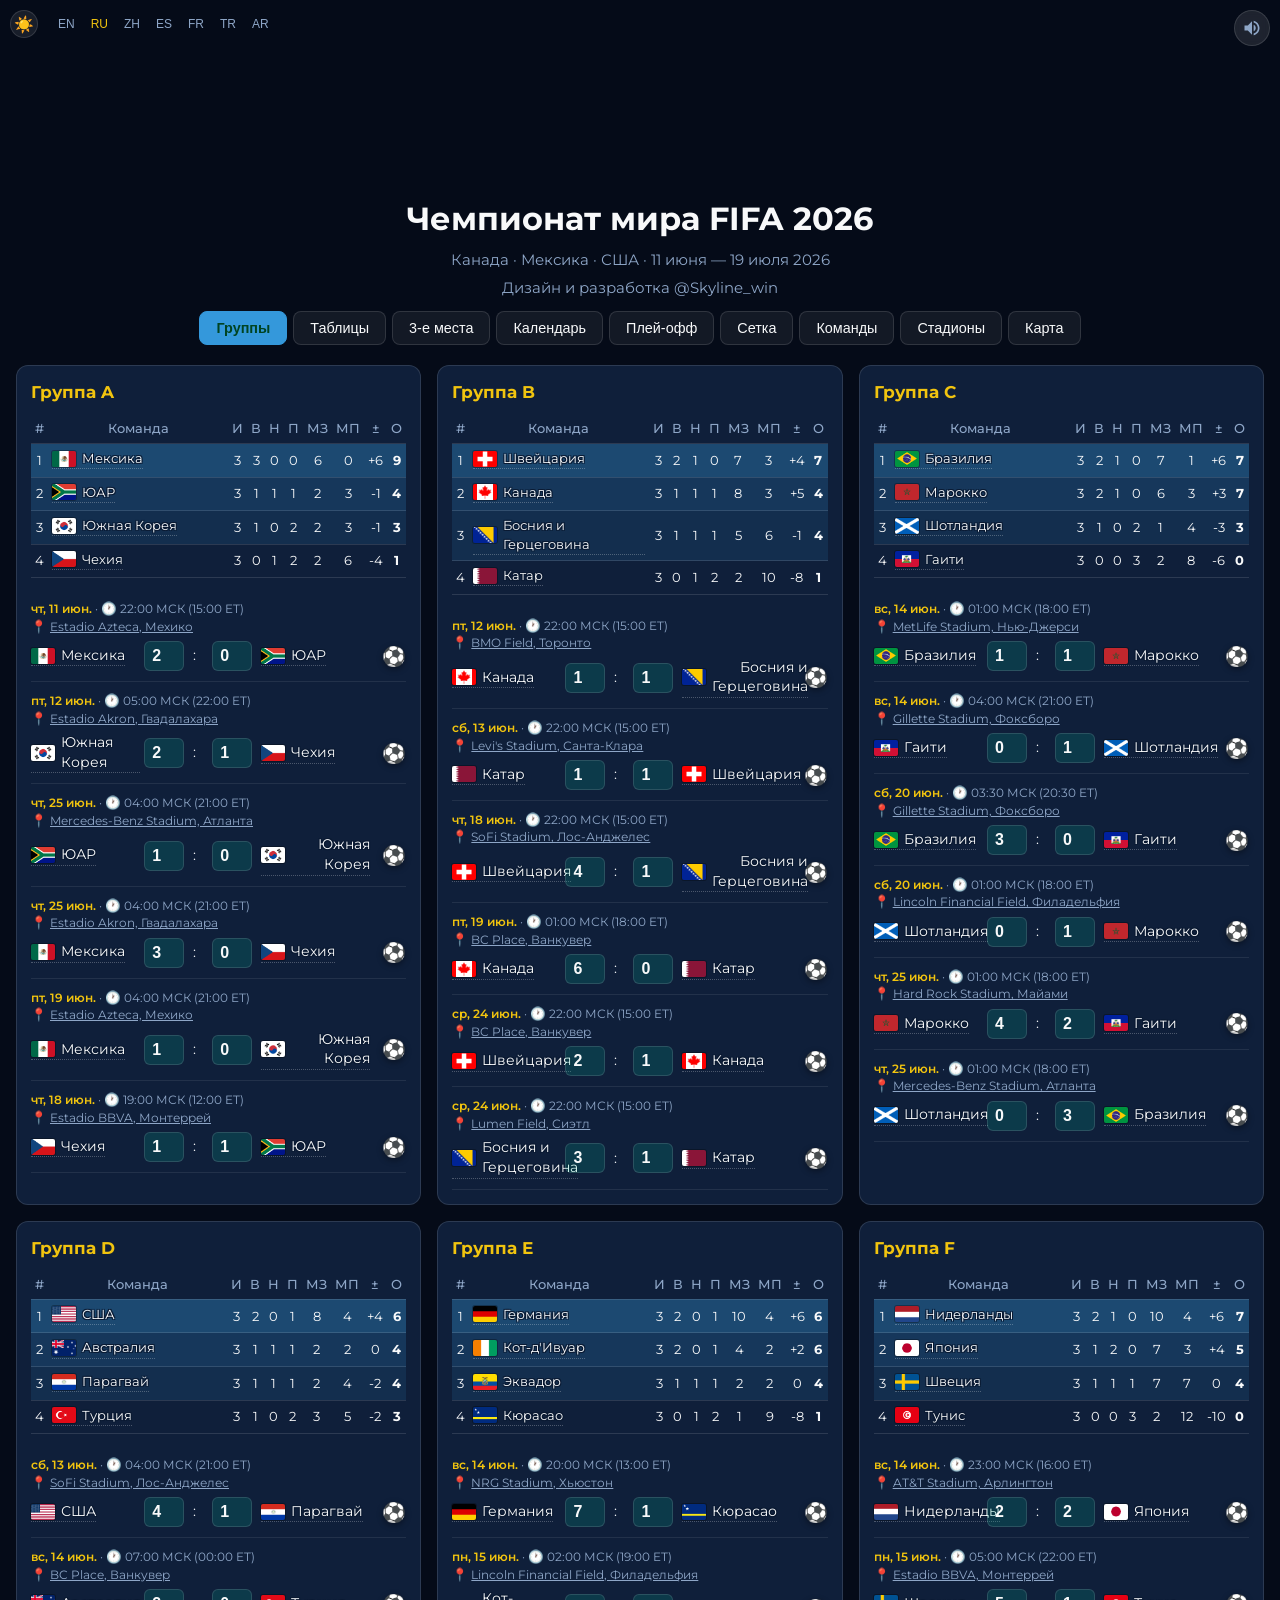
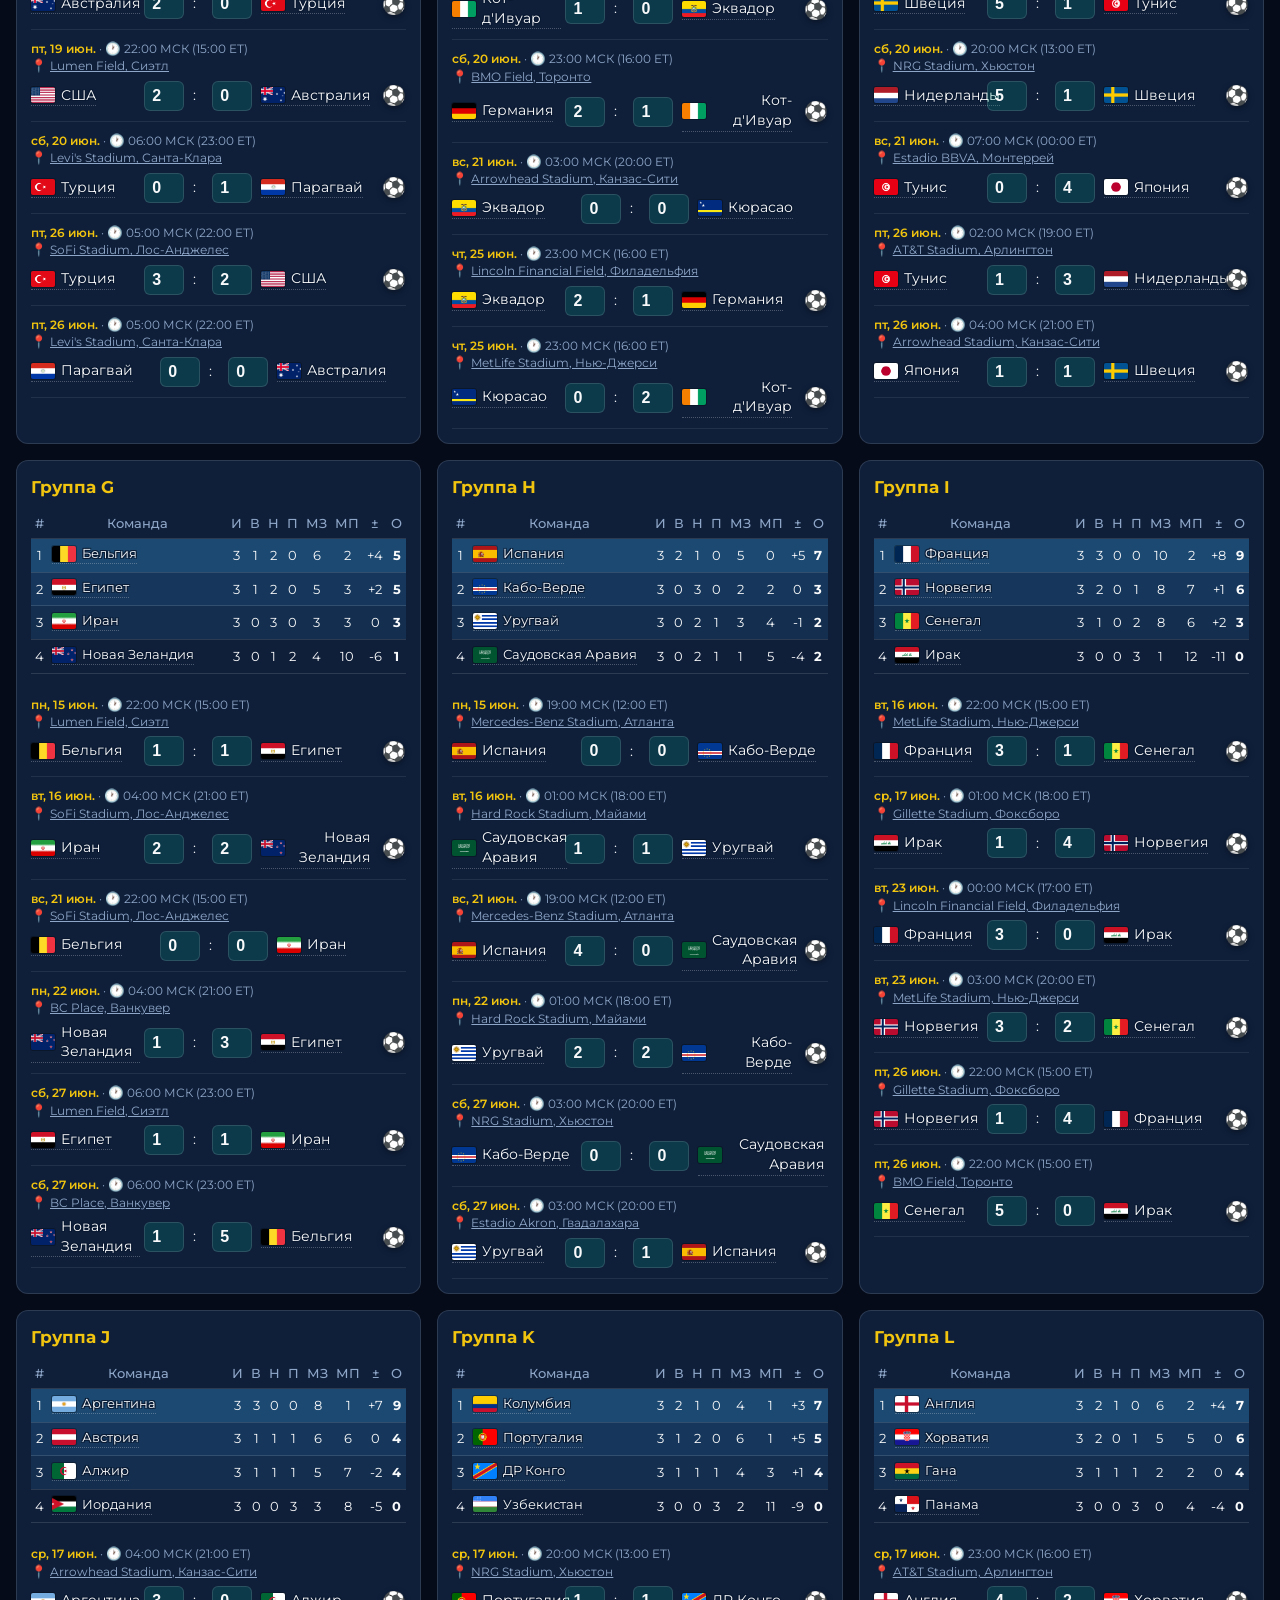
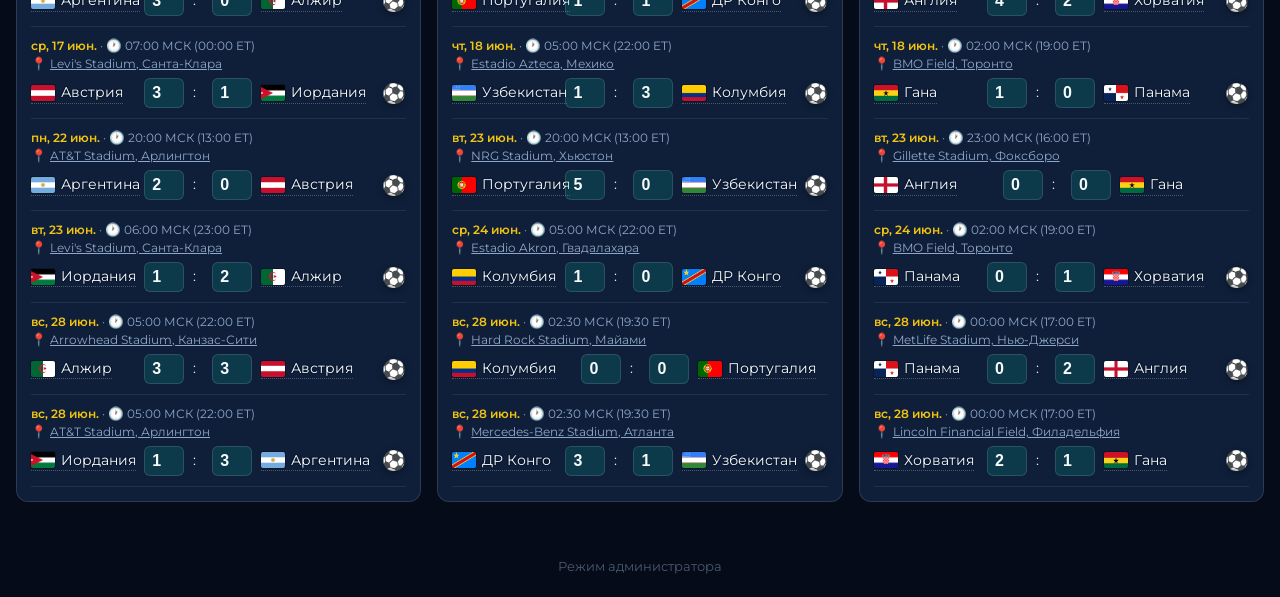
==== index.html @ c719c463 "Implement high-fidelity Playoff Bracket Map - Added a new 'Map' (Карта) tab to the main navigation. " ====
<!DOCTYPE html>
<html lang="ru">
<head>
<meta charset="UTF-8">
<meta name="viewport" content="width=device-width, initial-scale=1.0">
<title>ЧМ-2026 — от @Skyline_win</title>
<meta property="og:title" content="ЧМ-2026 — от @Skyline_win">
<meta property="og:description" content="Интерактивная таблица результатов Чемпионата мира по футболу 2026">
<meta property="og:image" content="https://api.tvrgomel.by/upload/iblock/776/aaoipplamffc4dt1o9rq49ve47z9jl02.jpg">
<meta property="og:url" content="http://babichevfootball.ru">
<meta property="og:type" content="website">
<link href="https://fonts.googleapis.com/css2?family=Montserrat:wght@400;600;700;800&display=swap" rel="stylesheet">
<link href="https://fonts.googleapis.com/css2?family=Space+Grotesk:wght@300;400;500;600;700&display=swap" rel="stylesheet">
<style>
/* === ВИДЕО МОДАЛЬНОЕ ОКНО === */
#videoModal {
    display: none; /* Скрыто по умолчанию */
    position: fixed;
    top: 0;
    left: 0;
    width: 100%;
    height: 100%;
    background-color: rgba(0, 0, 0, 0.85); /* Темный полупрозрачный фон */
    z-index: 99999; /* ОЧЕНЬ высокий слой, чтобы быть поверх карточки игрока */
    justify-content: center;
    align-items: center;
    opacity: 0;
    transition: opacity 0.3s ease;
}

/* Когда добавляется класс .show, окно становится видимым */
#videoModal.show {
    display: flex !important; /* !important перебивает любые другие стили */
    opacity: 1 !important;
}

/* Контейнер самого видео */
.video-modal-content {
    position: relative;
    background: var(--card, #10213d); /* Используем переменную фона или запасной цвет */
    border-radius: 16px;
    padding: 20px;
    max-width: 900px;
    width: 90%;
    border: 1px solid var(--border, rgba(255,255,255,0.12));
    box-shadow: 0 20px 60px rgba(0,0,0,0.8);
}

/* Кнопка закрытия видео */
.video-modal-content .modal-close {
    position: absolute;
    top: 10px;
    right: 15px;
    background: rgba(0,0,0,0.5);
    border: none;
    color: #fff;
    font-size: 24px;
    width: 36px;
    height: 36px;
    border-radius: 50%;
    cursor: pointer;
    z-index: 100000;
    display: flex;
    align-items: center;
    justify-content: center;
    transition: background 0.2s;
}

.video-modal-content .modal-close:hover {
    background: rgba(255, 0, 0, 0.7);
}

/* Адаптивность видео */
.video-modal-content video {
    width: 100%;
    max-height: 80vh;
    border-radius: 8px;
    display: block;
}

/* === САЛЮТ И ПРАЗДНИЧНОЕ ОКНО === */
#celebrationModal {
  position: fixed;
  top: 0;
  left: 0;
  width: 100%;
  height: 100%;
  background: rgba(0, 0, 0, 0.7);
  z-index: 300000;
  display: none;
  flex-direction: column;
  justify-content: center;
  align-items: center;
  overflow: hidden;
  pointer-events: none;
}
#celebrationModal.active {
  display: flex;
  pointer-events: auto;
}
#fireworksCanvas {
  position: absolute;
  top: 0;
  left: 0;
  width: 100%;
  height: 100%;
}
.celebration-content {
  position: relative;
  z-index: 20001;
  text-align: center;
  padding: 40px;
  pointer-events: none;
}
.celebration-text {
  font-size: clamp(2.5rem, 10vw, 5rem);
  font-weight: 900;
  font-family: 'Segoe UI', Tahoma, Geneva, Verdana, sans-serif;
  background: linear-gradient(to right, #bf953f, #fcf6ba, #b38728, #fcf6ba, #bf953f);
  background-size: 200% auto;
  -webkit-background-clip: text;
  -webkit-text-fill-color: transparent;
  text-align: center;
  filter: drop-shadow(0 0 10px rgba(255,215,0,0.6));
  margin-bottom: 40px;
  opacity: 0;
  transform: scale(0.8) translateY(20px);
  transition: all 1.2s cubic-bezier(0.19, 1, 0.22, 1);
  letter-spacing: 1px;
  animation: titleGlow 3s ease-in-out infinite alternate, shimmer 4s linear infinite;
}
@keyframes shimmer {
  to { background-position: 200% center; }
}
@keyframes titleGlow {
  from { filter: drop-shadow(0 0 15px rgba(255,215,0,0.5)); }
  to { filter: drop-shadow(0 0 30px rgba(255,215,0,0.8)) drop-shadow(0 0 50px rgba(255,215,0,0.4)); }
}
#celebrationModal.active .celebration-text {
  opacity: 1;
  transform: scale(1) translateY(0);
}

#celebrationButton {
  padding: 15px 40px;
  font-size: 1.2rem;
  font-weight: 700;
  color: #fff;
  background: rgba(255, 215, 0, 0.1);
  border: 2px solid #ffd700;
  border-radius: 50px;
  cursor: pointer;
  transition: all 0.3s ease;
  backdrop-filter: blur(5px);
  box-shadow: 0 0 15px rgba(255, 215, 0, 0.3);
  text-transform: uppercase;
  letter-spacing: 1px;
  opacity: 0;
  transform: translateY(20px);
}
#celebrationModal.active #celebrationButton {
  opacity: 1;
  transform: translateY(0);
  transition-delay: 0.5s;
}
#celebrationButton:hover {
  background: #ffd700;
  color: #000;
  box-shadow: 0 0 30px rgba(255, 215, 0, 0.6);
  transform: scale(1.05);
}
@media (max-width: 768px) {
  .celebration-text {
    font-size: 2rem;
  }
}
  .mute-btn {
  position: fixed;
  top: 10px;
  right: 10px;
  display: flex;
  align-items: center;
  justify-content: center;
  width: 36px;
  height: 36px;
  background: rgba(255, 255, 255, 0.1);
  border: 1px solid var(--border);
  border-radius: 50%;
  color: var(--muted);
  cursor: pointer;
  z-index: 1001;
  transition: 0.2s;
  backdrop-filter: blur(4px);
}

.mute-btn:hover {
  background: rgba(255, 255, 255, 0.2);
  color: var(--gold);
  border-color: var(--gold);
  transform: scale(1.1);
}

.mute-btn svg {
  width: 20px;
  height: 20px;
  fill: currentColor;
}
  .stadium-card > a {
  display: block;
  text-decoration: none;
  border-radius: 8px;
  overflow: hidden;
}

.stadium-card > a:hover .stadium-img {
  opacity: 0.8;
  transform: scale(1.02);
  transition: all 0.3s ease;
  cursor: pointer;
}
:root{--bg:#050b18;--card:rgba(16,33,61,.94);--border:rgba(255,255,255,.12);--accent:#3498db;--gold:#f1c40f;--text:#f8f9fa;--muted:#8ea6c7;--pitch:#0a1931}
[data-theme="dark"]{
  --bg:#1e293b;
  --card:rgba(30,41,59,0.95);
  --border:rgba(56,189,248,0.3);
  --accent:#38bdf8;
  --gold:#ffd700;
  --pitch:#334155;
}
[data-theme="extra-dark"]{
  --bg:#1a3a3a;
  --card:rgba(20,45,45,0.95);
  --border:rgba(16,185,129,0.4);
  --accent:#10b981;
  --gold:#fcd34d;
  --pitch:#2a4a4a;
}
[data-theme="dark"] .bg-trophy{opacity:0.25}
[data-theme="extra-dark"] .bg-trophy{opacity:0.2}

[data-theme="dark"] .tab.active, [data-theme="dark"] .btn-save {
  box-shadow: 0 0 15px rgba(56, 189, 248, 0.4);
  background: linear-gradient(135deg, #0ea5e9, #38bdf8);
  border-color: #7dd3fc;
  color: #fff;
}
[data-theme="extra-dark"] .tab.active, [data-theme="extra-dark"] .btn-save {
  box-shadow: 0 0 15px rgba(16, 185, 129, 0.4);
  background: linear-gradient(135deg, #059669, #10b981);
  border-color: #6ee7b7;
  border-radius: 4px;
  color: #fff;
}
[data-theme="extra-dark"] .card {
  border-left: 4px solid var(--accent);
}
*{box-sizing:border-box;margin:0;padding:0}
body{font-family:'Montserrat',sans-serif;background:var(--bg);color:var(--text);min-height:100vh;line-height:1.45}
.lang-switcher{position:fixed;top:10px;left:10px;display:flex;gap:8px;z-index:1000}
.lang-btn{background:transparent;border:none;color:var(--muted);cursor:pointer;font-weight:400;font-size:0.75rem;padding:2px 4px;transition:0.2s}
.lang-btn.active{color:var(--gold)}
#theme-toggle{
  width: 28px;
  height: 28px;
  border-radius: 50%;
  display: flex;
  align-items: center;
  justify-content: center;
  background: rgba(255, 255, 255, 0.08);
  border: 1px solid var(--border);
  cursor: pointer;
  padding: 0;
  margin-right: 8px;
  font-size: 1rem;
  transition: all 0.3s ease;
  position: relative;
  overflow: hidden;
}
#theme-toggle:hover {
  background: rgba(255, 255, 255, 0.15);
  border-color: var(--gold);
  transform: scale(1.05);
}
.double-moon-icon {
  position: relative;
  display: flex;
  align-items: center;
  justify-content: center;
  width: 100%;
  height: 100%;
}
.double-moon-icon span:nth-child(1) {
  position: absolute;
  left: 3px;
  top: 4px;
  font-size: 0.8rem;
  z-index: 1;
}
.double-moon-icon span:nth-child(2) {
  position: absolute;
  right: 2px;
  bottom: 2px;
  font-size: 0.85rem;
  z-index: 2;
  filter: drop-shadow(-1px -1px 2px rgba(0,0,0,0.5));
}
.bg-trophy{position:fixed;inset:0;z-index:0;pointer-events:none;
  background: url("https://api.tvrgomel.by/upload/iblock/776/aaoipplamffc4dt1o9rq49ve47z9jl02.jpg") no-repeat center;
  background-size: cover;
  opacity: 0.5;
  filter: brightness(1.5) contrast(1.1);
}
.wrap{position:relative;z-index:1;max-width:1400px;margin:0 auto;padding:16px}
header{text-align:center;padding:24px 16px 12px}
header h1{font-size:clamp(1.4rem,3vw,2rem);font-weight:700}
header p{color:var(--muted);margin-top:6px;font-size:.95rem}
.toolbar{display:flex;flex-wrap:wrap;gap:8px;justify-content:center;margin:24px 0 16px;align-items:center}
.tabs{display:flex;flex-wrap:wrap;gap:6px;justify-content:center;margin-bottom:20px}
.tab,.btn{padding:8px 16px;border:1px solid var(--border);border-radius:8px;background:rgba(255,255,255,.06);color:var(--text);cursor:pointer;font-size:.9rem;transition:.15s}
.tab:hover,.btn:hover{background:rgba(255,255,255,.12)}
.tab.active{background:var(--accent);color:#042;border-color:var(--accent);font-weight:600}
.btn-save{background:var(--gold);color:#221;border-color:var(--gold);font-weight:600}
.btn-save:hover{background:#ffd966}
.btn-danger{border-color:#a33;color:#faa}
.panel{display:none}
.panel.active{display:block}
.grid-groups{display:grid;grid-template-columns:repeat(auto-fill,minmax(min(100%, 360px),1fr));gap:16px}
.card{background:var(--card);border:1px solid var(--border);border-radius:12px;padding:14px;backdrop-filter:blur(10px);position:relative}
.card h3{font-size:1.05rem;margin-bottom:10px;color:var(--gold)}
.standings{width:100%;border-collapse:collapse;font-size:.82rem;margin-bottom:12px}
.standings th,.standings td{padding:5px 4px;text-align:center;border-bottom:1px solid var(--border)}
.standings th:not(:nth-child(2)), .standings td:not(:nth-child(2)) { width: 1%; white-space: nowrap; }
@media (max-width: 480px) {
  .standings th, .standings td { padding: 4px 2px; font-size: 0.7rem; }
  .card { padding: 8px; }
}
.standings th{color:var(--muted);font-weight:500}
.standings td:nth-child(2){text-align:left}
.standings tr.pos1{background:rgba(52,152,219,.35)}
.standings tr.pos2{background:rgba(52,152,219,.2)}
.standings tr.pos3{background:rgba(52,152,219,.12)}
.match-block{border-bottom:1px solid rgba(255,255,255,.08);padding:10px 0;position:relative}
.match-block.active-dropdown{z-index:1001}
.card.active-card{z-index:1010}
.match-meta{font-size:.78rem;color:var(--muted);margin-bottom:6px;line-height:1.4}
.match-meta b{color:var(--gold);font-weight:600}
.match-row{display:grid;grid-template-columns:1fr 45px 15px 45px 1fr auto;gap:4px;align-items:center;font-size:.85rem}
.team-cell{display:flex;align-items:center;gap:6px;min-width:0}
.team-cell.away{justify-content:flex-end;text-align:right;flex-direction:row-reverse}
.flag{width:24px;height:16px;object-fit:cover;border-radius:2px;box-shadow:0 0 0 1px rgba(0,0,0,.3);flex-shrink:0}
.team-tip{display:inline-flex;align-items:center;gap:6px;cursor:pointer;border-bottom:1px dotted rgba(255,255,255,.25);transition:.15s}
.team-tip:hover{color:var(--accent);border-bottom-color:var(--accent)}
.team-tip span{text-shadow: -1px -1px 0 var(--pitch), 1px -1px 0 var(--pitch), -1px 1px 0 var(--pitch), 1px 1px 0 var(--pitch);}
.team-popover{position:fixed;z-index:9999;width:min(300px,calc(100vw - 24px));background:rgba(8,22,42,.97);border:1px solid var(--gold);border-radius:12px;box-shadow:0 12px 40px rgba(0,0,0,.55);overflow:hidden;pointer-events:auto;opacity:0;visibility:hidden;transform:translateY(6px);transition:opacity .15s,transform .15s,visibility .15s}
.team-popover.show{opacity:1;visibility:visible;transform:translateY(0)}
.team-pop-photo{width:100%;height:140px;object-fit:cover;display:block;background:rgba(0,0,0,.3)}
.team-pop-body{padding:12px 14px}
.team-pop-body h4{font-size:1rem;color:var(--gold);margin-bottom:4px;text-shadow: -1px -1px 0 var(--pitch), 1px -1px 0 var(--pitch), -1px 1px 0 var(--pitch), 1px 1px 0 var(--pitch);}
.team-pop-rank{font-size:.78rem;color:var(--muted);margin-bottom:8px}
.team-pop-body p{font-size:.85rem;line-height:1.5;color:var(--text)}
.score-inp{width:40px;padding:5px;text-align:center;border:1px solid var(--border);border-radius:6px;background:rgba(0,0,0,.35);color:var(--text);font-size:1rem;font-weight:600}
.score-inp:focus{outline:2px solid var(--accent);border-color:var(--accent)}
.score-inp.filled{background:rgba(0,212,170,.15)}
.ko-section{margin-bottom:24px}
.ko-section h3{color:var(--accent);margin-bottom:12px}
.ko-grid{display:grid;grid-template-columns:repeat(auto-fill,minmax(320px,1fr));gap:12px}
.ko-card{background:var(--card);border:1px solid var(--border);border-radius:10px;padding:12px}
.ko-card .winner{font-weight:700;color:var(--gold);text-align:center;margin-top:8px}
.bracket-wrap{overflow-x:auto;padding:20px 0; -webkit-overflow-scrolling: touch;}
.bracket{display:flex;gap:40px;min-width:max-content; padding-bottom: 20px;}
.bracket-col{flex:1;min-width:150px}
.bracket-col h4{text-align:center;font-size:.8rem;color:var(--muted);margin-bottom:8px}
.br-slot{background:var(--card);border:1px solid var(--border);border-radius:8px;padding:8px;margin-bottom:8px;font-size:.78rem;min-height:56px}
.third-table{width:100%;border-collapse:collapse;font-size:.85rem}
.third-table th,.third-table td{padding:8px;border:1px solid var(--border);text-align:center}
.third-table tr.qual{background:rgba(52,152,219,.3)}
.summary-grid{display:grid;grid-template-columns:repeat(auto-fill,minmax(280px,1fr));gap:12px}
.stadium-grid{display:grid;grid-template-columns:repeat(auto-fill,minmax(min(100%, 320px),1fr));gap:16px}
.stadium-card{display:flex;flex-direction:column;gap:12px}
.stadium-img{width:100%;height:200px;object-fit:cover;border-radius:8px;background:rgba(0,0,0,.3)}
.stadium-info h3{font-size:1.1rem;color:var(--gold);margin-bottom:4px}
.stadium-info .city{font-size:.9rem;color:var(--muted);margin-bottom:8px;font-weight:600}
.stadium-info .desc{font-size:.85rem;line-height:1.5;margin-bottom:12px}
.stadium-fact{font-size:.82rem;padding:10px;background:rgba(255,255,255,.05);border-left:3px solid var(--gold);border-radius:0 4px 4px 0;font-style:italic}
.champion-banner{text-align:center;padding:32px;background:linear-gradient(135deg,rgba(241,196,15,.25),rgba(52,152,219,.15));border:2px solid var(--gold);border-radius:16px;margin-top:20px;display:none}
.champion-banner.show{display:block}
.champion-banner .trophy{font-size:3rem}
.teams-grid{display:grid;grid-template-columns:repeat(auto-fill,minmax(200px,1fr));gap:12px}
.team-card-btn{background:var(--card);border:1px solid var(--border);border-radius:12px;padding:16px;cursor:pointer;display:flex;flex-direction:column;align-items:center;gap:10px;transition:0.2s}
.team-card-btn:hover{border-color:var(--gold);transform:translateY(-2px)}
.team-card-btn .flag{width:48px;height:32px}

.squad-list{display:flex;flex-direction:column;gap:10px;margin-top:16px}
.player-row{background:var(--card);border:1px solid var(--border);border-radius:8px;padding:12px 16px;display:grid;grid-template-columns:1fr 120px 100px;align-items:center;cursor:pointer;transition:0.15s;overflow:hidden}
.player-row:hover{background:rgba(255,255,255,0.08);border-color:var(--accent)}
.player-name{font-weight:600;display:flex;align-items:center;gap:8px;flex-wrap:wrap}
.player-pos{font-size:0.85rem;color:var(--muted)}
.player-status{font-size:0.8rem;text-align:center;padding:2px 8px;border-radius:4px;background:rgba(255,255,255,0.1)}
.player-status.captain{background:var(--gold);color:#221;font-weight:700}
.event-marker { display: inline-flex; gap: 2px; margin-left: 8px; vertical-align: middle; }
.card-icon {
  width: 12px;
  height: 18px;
  border-radius: 2px;
  display: inline-block;
  position: relative;
  box-shadow: 0 2px 4px rgba(0,0,0,0.3);
  border: 1px solid rgba(255,255,255,0.1);
  transition: transform 0.2s cubic-bezier(0.175, 0.885, 0.32, 1.275);
}
.card-icon:hover {
  transform: rotate(-10deg) scale(1.15) translateY(-2px);
  box-shadow: 0 4px 8px rgba(0,0,0,0.5);
  z-index: 2;
}
.card-yellow {
  background: linear-gradient(135deg, #f1c40f 0%, #f39c12 100%);
}
.card-red {
  background: linear-gradient(135deg, #e74c3c 0%, #c0392b 100%);
}
.ball-icon {
  font-size: 1.5em;
  filter: drop-shadow(0 2px 3px rgba(0,0,0,0.4));
  display: inline-block;
  transition: transform 0.2s;
}
.ball-icon:hover {
  transform: rotate(20deg) scale(1.1);
}
.goal-dropdown-container { position: relative; display: inline-block; vertical-align: middle; margin-left: 8px; }
.match-ball-btn { background: none; border: none; cursor: pointer; font-size: 1.2rem; padding: 0; display: flex; align-items: center; justify-content: center; transition: transform 0.2s; filter: drop-shadow(0 2px 3px rgba(0,0,0,0.4)); }
.match-ball-btn:hover { transform: scale(1.2) rotate(15deg); }
.goal-dropdown-content {
  display: none; position: absolute; right: 0; top: 100%; background: rgba(20, 20, 25, 0.95);
  backdrop-filter: blur(10px); border: 1px solid var(--gold); border-radius: 8px; min-width: 180px;
  box-shadow: 0 10px 25px rgba(0,0,0,0.5); z-index: 1000; padding: 8px 0; margin-top: 5px;
}
.goal-dropdown-content.show { display: block; animation: fadeInDown 0.2s ease-out; }
.goal-item {
  padding: 8px 16px; color: #fff; text-decoration: none; display: flex; align-items: center;
  gap: 10px; font-size: 0.85rem; transition: background 0.2s; cursor: pointer; white-space: nowrap;
}
.goal-item:hover { background: rgba(212, 175, 55, 0.2); }
.goal-item .ball-small { font-size: 1rem; }
@keyframes fadeInDown {
  from { opacity: 0; transform: translateY(-10px); }
  to { opacity: 1; transform: translateY(0); }
}

.events-modal-content { background: var(--bg); border: 1px solid var(--gold); border-radius: 16px; width: min(800px, 95vw); max-height: 90vh; overflow-y: auto; position: relative; box-shadow: 0 20px 50px rgba(0,0,0,0.6); }
.events-columns { display: grid; grid-template-columns: 1fr 1fr; gap: 20px; padding: 20px; }
.events-column { background: rgba(255,255,255,0.03); border-radius: 12px; padding: 15px; display: flex; flex-direction: column; gap: 15px; }
.events-column h4 { color: var(--gold); margin-bottom: 5px; text-align: center; border-bottom: 1px solid var(--border); padding-bottom: 10px; }
.events-list { display: flex; flex-direction: column; gap: 8px; max-height: 300px; overflow-y: auto; }
.event-item { display: flex; align-items: center; gap: 10px; background: rgba(0,0,0,0.3); padding: 8px 12px; border-radius: 6px; font-size: 0.9rem; }
.event-icon { font-size: 1.1rem; }
.event-player { flex: 1; }
.event-del { background: none; border: none; color: #e74c3c; cursor: pointer; font-size: 1.2rem; padding: 0 5px; }
.add-event-form { display: flex; flex-direction: column; gap: 8px; margin-top: auto; padding-top: 15px; border-top: 1px solid var(--border); }
.add-event-form select, .add-event-form input { padding: 8px; border: 1px solid var(--border); border-radius: 6px; background: rgba(0,0,0,0.4); color: #fff; font-size: 0.9rem; }
.add-event-form button { padding: 10px; background: var(--accent); border: none; border-radius: 6px; color: #fff; font-weight: 600; cursor: pointer; }
.add-event-form button:hover { opacity: 0.9; }
.back-btn{margin-bottom:20px;display:inline-flex;align-items:center;gap:6px;padding:8px 16px;background:rgba(255,255,255,0.06);border:1px solid var(--border);border-radius:8px;color:var(--text);cursor:pointer;font-size:0.9rem}
.back-btn:hover{background:rgba(255,255,255,0.12)}
.modal-overlay{position:fixed;inset:0;background:rgba(0,0,0,0.8);backdrop-filter:blur(4px);z-index:10000;display:none;align-items:center;justify-content:center;padding:20px}
.modal-overlay.show{display:flex}
.modal-content{background:var(--bg);border:1px solid var(--gold);border-radius:16px;width:min(500px, 100%);max-height:90vh;overflow-y:auto;position:relative;box-shadow:0 20px 50px rgba(0,0,0,0.6)}
.modal-header{padding:20px 24px;border-bottom:1px solid var(--border);display:flex;justify-content:space-between;align-items:flex-start}
.modal-header h3{color:var(--gold);font-size:1.4rem}
.modal-close{background:none;border:none;color:var(--muted);font-size:1.5rem;cursor:pointer;line-height:1;padding:4px}
.modal-body{padding:24px}
.modal-body p{line-height:1.6;font-size:1.05rem}
#saveStatus{font-size:.85rem;color:var(--muted)}
#saveStatus.ok{color:var(--accent)}
.toolbar { display: none; }
body.admin-active .toolbar { display: flex; }
.admin-trigger {
  display: block;
  text-align: center;
  margin: 40px auto 20px;
  font-size: 0.8rem;
  color: var(--muted);
  text-decoration: none;
  opacity: 0.5;
  transition: opacity 0.3s;
  cursor: pointer;
  visibility: visible;
}
.admin-trigger:hover { opacity: 1; }
@media (max-width: 600px) {
  .match-row { grid-template-columns: 1fr 38px 10px 38px 1fr auto auto; font-size: 0.75rem; align-items: center; }
  .flag { width: 20px; height: 13px; }
  .score-inp { width: 35px !important; padding: 4px 2px !important; }
  .teams-grid { grid-template-columns: repeat(auto-fill, minmax(100px, 1fr)); gap: 8px; }
  .team-card-btn { padding: 10px; border-radius: 8px; gap: 6px; }
  .team-card-btn .flag { width: 36px; height: 24px; }
  .team-card-btn span { font-size: 0.85rem; }
  .pitch-container { height: 500px; }
  .pitch-player { width: 35px; height: 35px; font-size: 0.75rem; }
}

.team-card-btn span { font-weight: 700; font-size: 1.1rem; color: #fff; text-shadow: -1px -1px 0 var(--pitch), 1px -1px 0 var(--pitch), -1px 1px 0 var(--pitch), 1px 1px 0 var(--pitch), 0 2px 4px rgba(0,0,0,0.4); }

/* Tactical Pitch */
.pitch-container {
  width: min(100%, 450px);
  height: 600px;
  background: linear-gradient(180deg, #1e4d2b 0%, #2c5e31 100%);
  border-radius: 16px;
  position: relative;
  margin: 20px auto;
  overflow: hidden;
  border: 2px solid rgba(255,255,255,0.1);
  box-shadow: inset 0 0 80px rgba(0,0,0,0.4);
}
.pitch-lines {
  position: absolute;
  inset: 15px;
  border: 2px solid rgba(255,255,255,0.2);
  pointer-events: none;
}
.pitch-center-circle {
  position: absolute;
  top: 50%; left: 50%;
  width: 100px; height: 100px;
  border: 2px solid rgba(255,255,255,0.2);
  border-radius: 50%;
  transform: translate(-50%, -50%);
}
.pitch-center-line {
  position: absolute;
  top: 50%; left: 15px; right: 15px;
  height: 2px; background: rgba(255,255,255,0.2);
}
.pitch-penalty-area {
  position: absolute;
  left: 50%;
  transform: translateX(-50%);
  width: 60%;
  height: 18%;
  border: 2px solid rgba(255,255,255,0.2);
  pointer-events: none;
}
.pitch-penalty-area.top { top: 15px; border-top: 0; }
.pitch-penalty-area.bottom { bottom: 15px; border-bottom: 0; }
.pitch-goal-area {
  position: absolute;
  left: 50%;
  transform: translateX(-50%);
  width: 30%;
  height: 6%;
  border: 2px solid rgba(255,255,255,0.2);
  pointer-events: none;
}
.pitch-goal-area.top { top: 15px; border-top: 0; }
.pitch-goal-area.bottom { bottom: 15px; border-bottom: 0; }
.pitch-zone {
  position: absolute;
  left: 0; right: 0;
  display: flex;
  justify-content: space-around;
  align-items: center;
  padding: 0 10px;
}
.zone-gk { bottom: 5%; }
.zone-df { bottom: 25%; }
.zone-mf { top: 35%; }
.zone-fw { top: 10%; }

.pitch-player {
  width: 44px;
  height: 44px;
  background: var(--team-accent, var(--accent));
  border: 2px solid #fff;
  border-radius: 50%;
  display: flex;
  align-items: center;
  justify-content: center;
  color: #fff;
  font-weight: 800;
  font-size: 0.95rem;
  cursor: pointer;
  transition: transform 0.2s, box-shadow 0.2s;
  position: relative;
  box-shadow: 0 4px 8px rgba(0,0,0,0.4);
}
.pitch-player:hover {
  transform: scale(1.15);
  z-index: 5;
  box-shadow: 0 0 15px var(--team-accent, var(--accent));
}
.pitch-player .p-name {
  position: absolute;
  top: 105%;
  left: 50%;
  transform: translateX(-50%);
  background: rgba(0,0,0,0.85);
  padding: 2px 6px;
  border-radius: 4px;
  font-size: 0.7rem;
  white-space: nowrap;
  pointer-events: none;
  border: 1px solid rgba(255,255,255,0.1);
}

.pitch-player.active {
  transform: translate(-50%, -8px) scale(1.2) !important;
  z-index: 10;
  box-shadow: 0 10px 20px rgba(0,0,0,0.5), 0 0 20px var(--team-accent, var(--gold));
  border-color: #fff;
}

.player-row.active {
  background: rgba(255, 255, 255, 0.1) !important;
  border-left: 4px solid var(--team-accent, var(--gold));
  transform: translateX(5px);
}
.player-row {
  transition: all 0.2s ease;
}

/* Confederation Filter */
.conf-filter {
  display: flex;
  flex-wrap: wrap;
  gap: 8px;
  justify-content: center;
  margin-bottom: 24px;
}
.conf-btn {
  padding: 8px 14px;
  border-radius: 20px;
  border: 1px solid var(--border);
  background: rgba(255,255,255,0.04);
  color: var(--muted);
  cursor: pointer;
  font-size: 0.85rem;
  transition: 0.2s;
}
.conf-btn:hover { background: rgba(255,255,255,0.08); color: #fff; }
.conf-btn.active {
  background: var(--accent);
  color: #fff;
  border-color: var(--accent);
  box-shadow: 0 4px 12px rgba(52,152,219,0.3);
}

/* WC Stars */
.wc-stars {
  color: var(--gold);
  font-size: 1rem;
  margin-bottom: 8px;
  display: block;
}

.player-no {
  font-weight: 800;
  color: var(--gold);
  margin-right: 8px;
  min-width: 24px;
  display: inline-block;
}
.squad-container { display: grid; grid-template-columns: 1fr 300px; gap: 24px; margin-top: 20px; }






}



}


.map-tooltip-team { display: flex; align-items: center; gap: 8px; margin-bottom: 4px; }
.map-tooltip-team:last-child { margin-bottom: 0; }

.map-node circle { transition: all 0.3s ease; fill: rgba(16, 33, 61, 0.9); stroke: rgba(255,255,255,0.2); stroke-width: 2; filter: drop-shadow(0 0 5px rgba(255,255,255,0.1)); }
.map-node:hover circle { stroke: var(--primary, #00d4ff); stroke-width: 4; fill: rgba(34, 211, 238, 0.2); filter: drop-shadow(0 0 15px var(--primary, #00d4ff)); }
.map-team-label { fill: #fff; font-size: 11px; font-weight: 600; text-anchor: middle; pointer-events: none; text-shadow: 0 1px 3px rgba(0,0,0,0.8); opacity: 0; transition: opacity 0.3s ease; }
.map-node:hover .map-team-label { opacity: 1; }



.map-path { stroke: rgba(255, 255, 255, 0.4); stroke-width: 4; fill: none; transition: all 0.5s ease; }
.map-path.active { stroke: var(--primary, #00d4ff); stroke-width: 7; filter: drop-shadow(0 0 12px var(--primary, #00d4ff)); }
.map-path.final-path { stroke: var(--gold, #ffd700); stroke-width: 9; filter: drop-shadow(0 0 18px var(--gold, #ffd700)); }
.map-node { cursor: pointer; }






/* Playoff Map Styles */
/* Playoff Map Styles (Exact Bracket Style) */
.map-outer-container {
  width: 100%;
  overflow-x: auto;
  padding: 40px 0;
  background: #000;
  min-height: 1000px;
  display: flex;
  justify-content: center;
  position: relative;
}
.bracket-wrapper {
  position: relative;
  width: 1600px;
  height: 900px;
  display: flex;
  justify-content: space-between;
  align-items: center;
  padding: 0 40px;
}
.bracket-column {
  display: flex;
  flex-direction: column;
  justify-content: space-around;
  height: 100%;
  z-index: 2;
}
.bracket-node {
  width: 130px;
  height: 38px;
  background: #000;
  border: 2px solid #00ff00;
  border-radius: 8px;
  display: flex;
  align-items: center;
  padding: 0 8px;
  box-shadow: 0 0 10px rgba(0, 255, 0, 0.4);
  transition: all 0.3s;
  cursor: pointer;
  position: relative;
}
.bracket-node:hover {
  box-shadow: 0 0 20px rgba(0, 255, 0, 0.8);
  transform: scale(1.08);
  border-width: 3px;
}
.bracket-node.empty {
  border-color: rgba(0, 255, 0, 0.15);
  box-shadow: none;
  background: rgba(255,255,255,0.02);
}
.bracket-flag {
  width: 26px;
  height: 18px;
  object-fit: cover;
  margin-right: 8px;
  border-radius: 3px;
  box-shadow: 0 0 5px rgba(0,0,0,0.5);
}
.bracket-name {
  color: #fff;
  font-size: 12px;
  font-weight: 900;
  text-transform: uppercase;
  white-space: nowrap;
  overflow: hidden;
  text-overflow: ellipsis;
  text-shadow: 0 0 5px rgba(0,0,0,0.8);
}
.bracket-score {
  margin-left: auto;
  color: #00ff00;
  font-weight: 900;
  font-size: 15px;
  text-shadow: 0 0 10px rgba(0,255,0,0.5);
}

.bracket-center {
  width: 450px;
  display: flex;
  flex-direction: column;
  align-items: center;
  justify-content: center;
  margin-top: -60px;
}
.bracket-logo-container {
  margin-bottom: 25px;
  text-align: center;
}
.bracket-logo-container img {
    height: 130px;
    filter: drop-shadow(0 0 15px rgba(255,255,255,0.6));
}
.bracket-title-main {
  color: #00ff00;
  font-size: 48px;
  font-weight: 950;
  text-transform: uppercase;
  letter-spacing: 3px;
  margin: 0;
  text-shadow: 0 0 25px rgba(0, 255, 0, 1);
  font-family: 'Impact', sans-serif;
}
.bracket-title-sub {
  color: #fff;
  font-size: 32px;
  font-weight: 800;
  margin: -5px 0 30px;
  letter-spacing: 1px;
}
.bracket-trophy-img {
  width: 350px;
  filter: drop-shadow(0 0 50px rgba(0, 255, 0, 0.5));
}

.bracket-svg-layer {
  position: absolute;
  top: 0;
  left: 0;
  width: 100%;
  height: 100%;
  pointer-events: none;
  z-index: 1;
}
.bracket-line {
  fill: none;
  stroke: rgba(0, 255, 0, 0.25);
  stroke-width: 3;
}
.bracket-line.active {
  stroke: #00ff00;
  stroke-width: 5;
  filter: drop-shadow(0 0 12px #00ff00);
}

@media (max-width: 1200px) {
  .bracket-wrapper { transform: scale(0.75); transform-origin: center center; }
}
@media (max-width: 900px) {
  .bracket-wrapper { transform: scale(0.55); transform-origin: top left; width: 1600px; }
  .map-outer-container { justify-content: flex-start; }
}
/* END Playoff Map Styles */
</style>
<script src="https://cdnjs.cloudflare.com/ajax/libs/html2canvas/1.4.1/html2canvas.min.js"></script>
</head>
<body>
<canvas id="stellar-bg"></canvas>
<div class="bg-trophy" aria-hidden="true"></div>
<div id="teamPopover" class="team-popover" role="tooltip" aria-hidden="true"></div>
<div id="mapTooltip" class="map-tooltip"></div>

<div class="lang-switcher">
  <button id="theme-toggle" class="lang-btn">☀</button>
  <button class="lang-btn" data-lang="en">EN</button>
  <button class="lang-btn active" data-lang="ru">RU</button>
  <button class="lang-btn" data-lang="zh">ZH</button>
  <button class="lang-btn" data-lang="es">ES</button>
  <button class="lang-btn" data-lang="fr">FR</button>
  <button class="lang-btn" data-lang="tr">TR</button>
  <button class="lang-btn" data-lang="ar">AR</button>
</div>

<div class="wrap">
<header>
<h1 id="txt-title">Чемпионат мира FIFA 2026</h1>
<p id="txt-subtitle">Канада · Мексика · США · 11 июня — 19 июля 2026</p>
<p id="txt-design">Дизайн от @Skyline_win</p>
</header>
<nav class="tabs" id="tabs"></nav>
<div id="panels"></div>
<div class="champion-banner" id="championBanner">
<div class="trophy"></div>
<h2 id="championText"></h2>
</div>

<div id="tacticalSelectModal" class="tactical-select-overlay" onclick="closeTacticalSelect()">
  <div class="tactical-select-content" onclick="event.stopPropagation()">
    <h3 id="tacticalSelectTitle"></h3>
    <div id="tacticalSelectGrid" class="tactical-select-grid"></div>
  </div>
</div>

<div id="eventsModal" class="modal-overlay">
  <div class="events-modal-content" onclick="event.stopPropagation()">
    <div class="modal-header">
      <h3 id="eventsModalTitle">Match Events</h3>
      <button class="modal-close" onclick="closeEventsModal()">✕</button>
    </div>
    <div class="events-columns">
      <div class="events-column" id="eventsHome">
        <h4 id="eventsHomeTeam">Home</h4>
        <div class="events-list" id="listHome"></div>
        <div class="add-event-form">
          <select id="selPlayerHome"></select>
          <select id="selTypeHome" onchange="toggleMinuteInput('h')">
            <option value="goal">⚽ Goal</option>
            <option value="yellow">🟨 Yellow Card</option>
            <option value="red">🟥 Red Card</option>
          </select>
          <div id="minWrapHome">
            <select id="minHome"></select>
          </div>
          <div id="videoWrapHome" style="display:none; margin-top:5px;">
            <input type="text" id="videoHome" placeholder="image/1.mov" style="width:100%; box-sizing:border-box;">
          </div>
          <button onclick="handleAddEvent('h')" id="btnAddHome">Add Event</button>
        </div>
      </div>
      <div class="events-column" id="eventsAway">
        <h4 id="eventsAwayTeam">Away</h4>
        <div class="events-list" id="listAway"></div>
        <div class="add-event-form">
          <select id="selPlayerAway"></select>
          <select id="selTypeAway" onchange="toggleMinuteInput('a')">
            <option value="goal">⚽ Goal</option>
            <option value="yellow">🟨 Yellow Card</option>
            <option value="red">🟥 Red Card</option>
          </select>
          <div id="minWrapAway">
            <select id="minAway"></select>
          </div>
          <div id="videoWrapAway" style="display:none; margin-top:5px;">
            <input type="text" id="videoAway" placeholder="image/1.mov" style="width:100%; box-sizing:border-box;">
          </div>
          <button onclick="handleAddEvent('a')" id="btnAddAway">Add Event</button>
        </div>
      </div>
    </div>
  </div>
</div>


<div id="playerModal" class="modal-overlay">



  <div class="modal-content">
    <div class="modal-header">
      <h3 id="modalPlayerName"></h3>
      <button class="modal-close" onclick="closePlayerModal()">✕</button>
    </div>

    <div class="modal-body">

      <a id="modalPlayerSocial" href="#" target="_blank" class="modal-photo-link">
        <img id="modalPlayerPhoto" src="" alt="" class="modal-photo">
      </a>
      <span id="modalSocialHint" class="social-hint">Click photo for Social Media</span>

      <div id="photoSlider" class="photo-slider-controls" style="display: none;">
          <button class="slider-btn" onclick="changePlayerPhoto(-1)" id="btnPrevPhoto"></button>
          <div id="photoCounter" class="photo-counter">0 / 20</div>
          <button class="slider-btn" onclick="changePlayerPhoto(1)" id="btnNextPhoto"></button>
      </div>
      <div id="adminPhotoAction" style="display: none;">
        <button class="btn-set-profile" onclick="setAsProfilePhoto()" id="btnSetProfile"></button>
      </div>

      <div id="modalPlayerExtra" class="modal-extra"></div>
      <p id="modalPlayerStory"></p>

    </div>

  </div>
</div>
<div id="victoryModal" class="modal-overlay">
  <div class="modal-content" style="background: linear-gradient(135deg, #0d1b2a 0%, #1b263b 100%); border-color: #f1c40f; box-shadow: 0 0 30px rgba(241, 196, 15, 0.4);">
    <div class="modal-header" style="background: linear-gradient(to right, rgba(241, 196, 15, 0.15), transparent); border-bottom: 1px solid rgba(241, 196, 15, 0.2);">
      <h3 id="modalVictoryTitle" style="color: #f1c40f; text-shadow: 0 0 10px rgba(241, 196, 15, 0.3);"></h3>
      <button class="modal-close" onclick="closeVictoryModal()">✕</button>
    </div>
    <div class="modal-body">
      <div style="text-align: center; margin-bottom: 20px;">
        <img src="image/Kubok.jpg" alt="World Cup" style="width: 150px; height: 150px; object-fit: cover; border-radius: 15px; border: 2px solid #f1c40f; box-shadow: 0 0 25px rgba(241, 196, 15, 0.4); background: #000;">
      </div>
      <p id="modalVictoryStory" style="font-style: italic; border-left: 3px solid #f1c40f; padding-left: 15px;"></p>
    </div>
  </div>
</div>
<div class="toolbar">
<button class="btn btn-save" id="btnSave">💾 Сохранить</button>
<button class="btn" id="btnSyncApi">🔄 Синхронизировать с API</button>
<button class="btn" id="btnExport">Экспорт JSON</button>
<button class="btn" id="btnImport">Импорт JSON</button>
<input type="file" id="fileImport" accept=".json" hidden>
<button class="btn btn-danger" id="btnReset">Сбросить всё</button>
<span id="saveStatus"></span>
</div>
</div>
<script>
const GROUPS={"A":["MEX","RSA","KOR","CZE"],"B":["CAN","BIH","QAT","SUI"],"C":["BRA","MAR","HAI","SCO"],"D":["USA","PAR","AUS","TUR"],"E":["GER","CUW","CIV","ECU"],"F":["NED","JPN","SWE","TUN"],"G":["BEL","EGY","IRN","NZL"],"H":["ESP","CPV","KSA","URU"],"I":["FRA","SEN","IRQ","NOR"],"J":["ARG","ALG","AUT","JOR"],"K":["POR","COD","UZB","COL"],"L":["ENG","CRO","GHA","PAN"]};
const TEAMS = {"MEX": {"n": {"ru": "Мексика", "en": "Mexico", "zh": "墨西哥", "es": "México", "fr": "Mexique", "tr": "Meksika", "ar": "المكسيك"}, "iso": "mx", "r": 15, "f": "[data-uri]", "p": "[data-uri]", "d": {"ru": "Хозяйка турнира. Двукратный организатор ЧМ (1970, 1986). Яркая атака и поддержка трибун на «Ацтеке».", "en": "Host nation. Two-time World Cup host (1970, 1986). Bright attack and massive support at Azteca.", "zh": "东道主。两次世界杯主办国(1970, 1986)。阿兹特克球场的猛烈进攻和巨大支持。", "es": "País anfitrión. Dos veces organizador del Mundial (1970, 1986). Gran ataque y apoyo masivo en el Azteca.", "fr": "Pays hôte. Deux fois organisateur de la Coupe du Monde (1970, 1986). Attaque flamboyante et soutien massif au stade Azteca.", "tr": "Ev sahibi ülke. İki kez Dünya Kupası ev sahibi (1970, 1986). Azteca'da parlak hücum ve büyük destek.", "ar": "الدولة المضيفة. استضافت كأس العالم مرتين (1970، 1986). هجوم قوي ودعم جماهيري هائل في ملعب أزتيكا."}, "conf": "CONCACAF", "colors": ["#006847", "#CE1126"], "stars": 0, "heritage": []}, "RSA": {"n": {"ru": "ЮАР", "en": "South Africa", "zh": "南非", "es": "Sudáfrica", "fr": "Afrique du Sud", "tr": "Güney Afrika", "ar": "جنوب أفريقيا"}, "iso": "za", "r": 60, "f": "[data-uri]", "p": "[data-uri]", "d": {"ru": "Хозяйка ЧМ-2010 в Африке. Стабильный участник мундиалей, силён в обороне и стандартах.", "en": "2010 hosts. Stable participant, strong in defense and set pieces.", "zh": "2010年东道主。稳定的参与者，擅长防守和定位球。", "es": "Anfitrión del Mundial 2010. Participante estable, fuerte en defensa y jugadas a balón parado.", "fr": "Hôte de la Coupe du Monde 2010. Participant régulier, solide en défense et sur coups de pied arrêtés.", "tr": "2010 ev sahibi. İstikrarlı katılımcı, savunmada ve duran toplarda güçlü.", "ar": "مستضيف نسخة 2010. مشارك مستقر، قوي في الدفاع والكرات الثابتة."}, "conf": "CAF", "colors": ["#007A4D", "#FFB612"], "stars": 0, "heritage": []}, "KOR": {"n": {"ru": "Южная Корея", "en": "South Korea", "zh": "韩国", "es": "Corea del Sur", "fr": "Corée du Sud", "tr": "Güney Kore", "ar": "كوريا الجنوبية"}, "iso": "kr", "r": 25, "f": "[data-uri]", "p": "[data-uri]", "d": {"ru": "Лидер азиатского футбола. Быстрые крайние и организованная команда — регулярно бьётся за выход из группы.", "en": "Asian leader. Fast wingers and organized team - regularly fights for group exit.", "zh": "亚洲领先者。快速边锋和组织严密的球队 - 经常冲击小组出线。", "es": "Líder del fútbol asiático. Extremos rápidos y equipo organizado; lucha regularmente por pasar de ronda.", "fr": "Leader du football asiatique. Ailiers rapides et équipe organisée ; se bat régulièrement pour sortir du groupe.", "tr": "Asya lideri. Hızlı kanatlar ve organize takım - düzenli olarak gruptan çıkma mücadelesi verir.", "ar": "رائد الكرة الآسيوية. أجنحة سريعة وفريق منظم - يقاتل بانتظام من أجل تجاوز دور المجموعات."}, "conf": "AFC", "colors": ["#CD2E3C", "#0047A0"], "stars": 0, "heritage": []}, "CZE": {"n": {"ru": "Чехия", "en": "Czech Republic", "zh": "捷克", "es": "República Checa", "fr": "République Tchèque", "tr": "Çek Cumhuriyeti", "ar": "جمهورية التشيك"}, "iso": "cz", "r": 41, "f": "[data-uri]", "p": "[data-uri]", "d": {"ru": "Бронзовый призёр Евро-2004. Техничный центр поля и традиция сильных вратарей.", "en": "Euro 2004 bronze medalist. Technical midfield and tradition of strong goalkeepers.", "zh": "2004年欧洲杯铜牌。技术型中场和深厚的门将传统。", "es": "Medallista de bronce de la Euro 2004. Centro del campo técnico y tradición de grandes porteros.", "fr": "Médaillé de bronze à l'Euro 2004. Milieu de terrain technique et tradition de grands gardiens.", "tr": "Euro 2004 bronz madalya sahibi. Teknik orta saha ve güçlü kaleci geleneği.", "ar": "الحاصل على برونزية يورو 2004. وسط ميدان فني وتقاليد عريقة في حراسة المرمى."}, "conf": "UEFA", "colors": ["#11457E", "#D71920"], "stars": 0, "heritage": []}, "CAN": {"n": {"ru": "Канада", "en": "Canada", "zh": "加拿大", "es": "Canadá", "fr": "Canada", "tr": "Kanada", "ar": "كندا"}, "iso": "ca", "r": 30, "f": "[data-uri]", "p": "[data-uri]", "d": {"ru": "Со-хозяйка ЧМ-2026. Молодая сборная с растущим потенциалом и поддержкой домашних болельщиков.", "en": "2026 Co-host. Young team with growing potential and home support.", "zh": "2026年共同东道主。拥有增长潜力和主场支持的年轻球队。", "es": "Coanfitrión del Mundial 2026. Selección joven con potencial creciente y apoyo de su afición.", "fr": "Co-hôte de la Coupe du Monde 2026. Jeune équipe au potentiel croissant et portée par ses supporters.", "tr": "2026 Ortak ev sahibi. Büyüyen potansiyele ve ev sahibi desteğine sahip genç takım.", "ar": "مستضيف مشارك لعام 2026. فريق شاب ذو إمكانات متنامية ودعم جماهيري كبير."}, "conf": "CONCACAF", "colors": ["#FF0000", "#FFFFFF"], "stars": 0, "heritage": []}, "BIH": {"n": {"ru": "Босния и Герцеговина", "en": "Bosnia and Herzegovina", "zh": "波黑", "es": "Bosnia y Herzegovina", "fr": "Bosnie-Herzégovine", "tr": "Bosna Hersek", "ar": "البوسنة والهرسك"}, "iso": "ba", "r": 65, "f": "[data-uri]", "p": "[data-uri]", "d": {"ru": "Балканская техника и характер. Участник ЧМ-2014, силён в полузащите и стандартах.", "en": "Balkan technique and character. 2014 participant, strong in midfield.", "zh": "巴尔干技术和性格。2014年参赛者，中场实力强劲。", "es": "Técnica balcánica y carácter. Participante en el Mundial 2014, fuerte en el mediocampo y a balón parado.", "fr": "Technique et caractère balkaniques. Participant à la Coupe du Monde 2014, solide au milieu et sur coups de pied arrêtés.", "tr": "Balkan tekniği ve karakteri. 2014 katılımcısı, orta sahada güçlü.", "ar": "الفنيات والشخصية البلقانية. مشارك في مونديال 2014، قوي في خط الوسط."}, "conf": "UEFA", "colors": ["#002395", "#FECB00"], "stars": 0, "heritage": []}, "QAT": {"n": {"ru": "Катар", "en": "Qatar", "zh": "卡塔尔", "es": "Catar", "fr": "Qatar", "tr": "Katar", "ar": "قطر"}, "iso": "qa", "r": 55, "f": "[data-uri]", "p": "[data-uri]", "d": {"ru": "Организатор ЧМ-2022. Компактная, дисциплинированная команда с растущим опытом больших турниров.", "en": "2022 hosts. Disciplined team with growing experience in big tournaments.", "zh": "2022年东道主。纪律严明且在大赛中积累了丰富经验的球队。", "es": "Organizador del Mundial 2022. Equipo compacto y disciplinado con experiencia creciente en grandes torneos.", "fr": "Organisateur de la Coupe du Monde 2022. Équipe compacte et disciplinée avec une expérience croissante des grands tournois.", "tr": "2022 ev sahibi. Asya şampiyonu (2019, 2023), son yıllarda hızla gelişen bir takım.", "ar": "مستضيف نسخة 2022. بطل آسيا (2019، 2023)، فريق تطور بسرعة كبيرة في السنوات الأخيرة."}, "conf": "AFC", "colors": ["#8D1B3D", "#FFFFFF"], "stars": 0, "heritage": []}, "SUI": {"n": {"ru": "Швейцария", "en": "Switzerland", "zh": "瑞士", "es": "Suiza", "fr": "Suisse", "tr": "İsviçre", "ar": "سويسرا"}, "iso": "ch", "r": 19, "f": "[data-uri]", "p": "[data-uri]", "d": {"ru": "Гранитная оборона и точные стандарты. Регулярно проходит в плей-офф крупных турниров.", "en": "Solid defense and precise set pieces. Regularly reaches knockout stages.", "zh": "坚固的防守和精确的定位球。经常进入淘汰赛阶段。", "es": "Defensa de granito y precisión en jugadas ensayadas. Habitual en las eliminatorias de grandes torneos.", "fr": "Défense de granit et précision sur coups de pied arrêtés. Habitué des phases finales des grands tournois.", "tr": "Avrupa'nın istikrarlı ekibi. Taktiksel disiplin ve takım oyunu.", "ar": "الفريق المستقر في أوروبا. انضباط تكتيكي ولعب جماعي."}, "conf": "UEFA", "colors": ["#D52B1E", "#FFFFFF"], "stars": 0, "heritage": []}, "BRA": {"n": {"ru": "Бразилия", "en": "Brazil", "zh": "巴西", "es": "Brasil", "fr": "Brésil", "tr": "Brezilya", "ar": "البرازيل"}, "iso": "br", "r": 6, "f": "[data-uri]", "p": "[data-uri]", "d": {"ru": "Пятикратный чемпион мира. Всегда в числе фаворитов — креативная атака и самобытный стиль.", "en": "Five-time World Champion. Always a favorite - creative attack and unique style.", "zh": "五届世界杯冠军。永远的热门 - 极具创意的进攻和独特风格。", "es": "Pentacampeón del mundo. Siempre favorito: ataque creativo y estilo único.", "fr": "Quintuple champion du monde. Toujours favori : attaque créative et style unique.", "tr": "Futbolun ülkesi. 5 kez Dünya Şampiyonu, teknik beceri ve estetik oyunun zirvesi.", "ar": "بلد كرة القدم. بطل العالم 5 مرات، قمة المهارة الفنية واللعب الجمالي."}, "conf": "CONMEBOL", "colors": ["#FEDF00", "#009739"], "stars": 5, "heritage": ["Winner 1958", "Winner 1962", "Winner 1970", "Winner 1994", "Winner 2002"]}, "MAR": {"n": {"ru": "Марокко", "en": "Morocco", "zh": "摩洛哥", "es": "Marruecos", "fr": "Maroc", "tr": "Fas", "ar": "المغرب"}, "iso": "ma", "r": 8, "f": "[data-uri]", "p": "[data-uri]", "d": {"ru": "Полуфиналист ЧМ-2022 (4-е место). Сильнейшая сборная Африки, быстрые фланги и высокий прессинг.", "en": "2022 semi-finalists. Strongest African team, fast flanks and high pressing.", "zh": "2022年世界杯第四名。非洲最强球队，边路快速且高压逼抢。", "es": "Semifinalista del Mundial 2022. La selección más fuerte de África, bandas rápidas y presión alta.", "fr": "Demi-finaliste du Mondial 2022. Meilleure équipe d'Afrique, ailes rapides et pressing haut.", "tr": "Atlas Aslanları. 2022 Dünya Kupası yarı finalisti, taktiksel disiplin ve teknik beceri.", "ar": "أسود الأطلس. وصل لنصف نهائي مونديال 2022، انضباط تكتيكي ومهارة فنية."}, "conf": "CAF", "colors": ["#C1272D", "#006233"], "stars": 0, "heritage": []}, "HAI": {"n": {"ru": "Гаити", "en": "Haiti", "zh": "海地", "es": "Haití", "fr": "Haïti", "tr": "Haiti", "ar": "هايتي"}, "iso": "ht", "r": 83, "f": "[data-uri]", "p": "[data-uri]", "d": {"ru": "Карибский дебютант. Молодая команда с растущим футбольным потенциалом.", "en": "Caribbean debutant. Qualification surprise - compact play and fighting spirit.", "zh": "加勒比新秀。预选赛黑马 - 紧凑的打法和拼搏精神。", "es": "Debutante del Caribe. Sorpresa de la clasificación: juego compacto y lucha en cada partido.", "fr": "Débutant des Caraïbes. Surprise des qualifications : jeu compact et combatif à chaque match.", "tr": "Karayip karakteri. Fiziksel direnci yüksek ve sürpriz sonuçlara imza atabilen bir ekip.", "ar": "الشخصية الكاريبية. فريق يتمتع بالمرونة البدنية والقدرة على تحقيق المفاجآت."}, "conf": "CONCACAF", "colors": ["#00209F", "#D21034"], "stars": 0, "heritage": []}, "SCO": {"n": {"ru": "Шотландия", "en": "Scotland", "zh": "苏格兰", "es": "Escocia", "fr": "Écosse", "tr": "İskoçya", "ar": "اسكتلندا"}, "iso": "gb-sct", "r": 43, "f": "[data-uri]", "p": "[data-uri]", "d": {"ru": "Британская школа и боевой характер. Возвращение на мундиаль с упорной обороной.", "en": "British school and fighting character. Return to World Cup with solid defense.", "zh": "英伦球风和顽强性格。带着稳固防守重返世界杯。", "es": "Escuela británica y carácter combativo. Regreso al Mundial con una defensa tenaz.", "fr": "École britannique et tempérament combatif. Retour au Mondial avec une défense opiniâtre.", "tr": "Britanya karakteri. Büyük mücadele azmi ve tutkulu taraftar desteği.", "ar": "الشخصية البريطانية. روح قتالية كبيرة ودعم جماهيري شغوف."}, "conf": "UEFA", "colors": ["#004B84", "#FFFFFF"], "stars": 0, "heritage": []}, "USA": {"n": {"ru": "США", "en": "USA", "zh": "美国", "es": "EE. UU.", "fr": "États-Unis", "tr": "ABD", "ar": "الولايات المتحدة"}, "iso": "us", "r": 16, "f": "[data-uri]", "p": "[data-uri]", "d": {"ru": "Со-хозяин ЧМ-2026. Микс молодых талантов и опыта — четвертый чемпионат мира подряд.", "en": "2026 Co-host. Mix of young talents and experience - fourth consecutive World Cup.", "zh": "2026年共同东道主。年轻天才与经验的结合 - 连续第四次参加世界杯。", "es": "Coanfitrión del Mundial 2026. Mezcla de jóvenes talentos y experiencia; cuarto mundial consecutivo.", "fr": "Co-hôte de la Coupe du Monde 2026. Mélange de jeunes talents et d'expérience ; quatrième mondial consécutif.", "tr": "2026 Ortak ev sahibi. Hızla gelişen futbol, güçlü atletizm ve ev sahibi avantajı.", "ar": "مستضيف مشارك لعام 2026. كرة قدم متطورة بسرعة، قوة بدنية هائلة وميزة الأرض."}, "conf": "CONCACAF", "colors": ["#002868", "#BF0A30"], "stars": 0, "heritage": []}, "PAR": {"n": {"ru": "Парагвай", "en": "Paraguay", "zh": "巴拉圭", "es": "Paraguay", "fr": "Paraguay", "tr": "Paraguay", "ar": "باراغواي"}, "iso": "py", "r": 40, "f": "[data-uri]", "p": "[data-uri]", "d": {"ru": "Южноамериканская классика. Жёсткий центр поля и опасные контратаки.", "en": "South American classic. Hard midfield and dangerous counterattacks.", "zh": "南美经典。强硬的中场和危险的反击。", "es": "Clásico sudamericano. Mediocampo aguerrido y contraataques peligrosos.", "fr": "Classique sud-américain. Milieu de terrain rugueux et contre-attaques dangereuses.", "tr": "Güney Amerika'nın sert ekibi. Güçlü savunma ve duran toplarda etkinlik.", "ar": "الفريق القوي في أمريكا الجنوبية. دفاع صلب وفعالية في الكرات الثابتة."}, "conf": "CONMEBOL", "colors": ["#D52B1E", "#0038A8"], "stars": 0, "heritage": []}, "AUS": {"n": {"ru": "Австралия", "en": "Australia", "zh": "澳大利亚", "es": "Australia", "fr": "Australie", "tr": "Avustralya", "ar": "أستراليا"}, "iso": "au", "r": 27, "f": "[data-uri]", "p": "[data-uri]", "d": {"ru": "«Socceroos» — высокий темп, агрессивный прессинг и командная дисциплина.", "en": "Socceroos - high tempo, aggressive pressing and team discipline.", "zh": "袋鼠军团 - 高节奏、侵略性逼抢和团队纪律。", "es": "«Socceroos»: ritmo alto, presión agresiva y disciplina de equipo.", "fr": "«Socceroos» : rythme élevé, pressing agressif et discipline collective.", "tr": "Socceroos. Fiziksel güç ve bitmek bilmeyen bir kazanma arzusu.", "ar": "السوكيروس. قوة بدنية ورغبة لا تنتهي في الفوز."}, "conf": "AFC", "colors": ["#000031", "#FFCD00"], "stars": 0, "heritage": []}, "TUR": {"n": {"ru": "Турция", "en": "Turkey", "zh": "土耳其", "es": "Turquía", "fr": "Turquie", "tr": "Türkiye", "ar": "تركيا"}, "iso": "tr", "r": 22, "f": "[data-uri]", "p": "[data-uri]", "d": {"ru": "Страстные болельщики и сильные стандарты. Атакующий футбол с турецким темпераментом.", "en": "Passionate fans and strong set pieces. Attacking football with Turkish temperament.", "zh": "热情的球迷和强大的定位球。具有土耳其风格的进攻足球。", "es": "Afición apasionada y fuerza a balón parado. Fútbol ofensivo con temperamento turco.", "fr": "Supporters passionnés et redoutables sur coups de pied arrêtés. Football offensif au tempérament turc.", "tr": "Ay-Yıldızlılar. Teknik beceri, tutkulu taraftar ve büyük turnuvalarda sürpriz yapma geleneği.", "ar": "فريق النجمة والهلال. مهارة فنية، جماهير شغوفة، وتقاليد عريقة في تحقيق المفاجآت بالبطولات الكبرى."}, "conf": "UEFA", "colors": ["#E30A17", "#FFFFFF"], "stars": 0, "heritage": []}, "GER": {"n": {"ru": "Германия", "en": "Germany", "zh": "德国", "es": "Alemania", "fr": "Allemagne", "tr": "Almanya", "ar": "ألمانيا"}, "iso": "de", "r": 10, "f": "[data-uri]", "p": "[data-uri]", "d": {"ru": "Четырёхкратный чемпион мира (последний титул — 2014). Тактическая гибкость и глубина состава.", "en": "Four-time World Champion. Tactical flexibility and squad depth.", "zh": "四届世界杯冠军。战术灵活性和深厚的阵容深度。", "es": "Tetracampeón del mundo. Flexibilidad táctica y profundidad de plantilla.", "fr": "Quadruple champion du monde. Flexibilité tactique et profondeur d'effectif.", "tr": "Panzerler. Disiplin, organizasyon ve 4 Dünya Şampiyonluğu ile futbol devi.", "ar": "الماكينات. انضباط، تنظيم و4 بطولات كأس عالم."}, "conf": "UEFA", "colors": ["#FFFFFF", "#000000"], "stars": 4, "heritage": ["Winner 1954", "Winner 1974", "Winner 1990", "Winner 2014"]}, "CUW": {"n": {"ru": "Кюрасао", "en": "Curacao", "zh": "库拉索", "es": "Curazao", "fr": "Curaçao", "tr": "Curaçao", "ar": "كوراساو"}, "iso": "cw", "r": 82, "f": "[data-uri]", "p": "[data-uri]", "d": {"ru": "Карибский дебютант. Молодая команда с растущим футбольным потенциалом.", "en": "Caribbean debutant. Compact play and struggle in every match.", "zh": "加勒比新秀。打法紧凑，在每场比赛中全力以赴。", "es": "Debutante del Caribe. Sorpresa de la clasificación: juego compacto y lucha en cada partido.", "fr": "Débutant des Caraïbes. Surprise des qualifications : jeu compact et combatif à chaque match.", "tr": "Karayipler'in teknik ekibi. Hollanda futbolu etkisiyle gelişen bir sistem.", "ar": "فريق فني من الكاريبي. نظام متطور بتأثير من الكرة الهولندية."}, "conf": "CONCACAF", "colors": ["#002B7F", "#F9E814"], "stars": 0, "heritage": []}, "CIV": {"n": {"ru": "Кот-д'Ивуар", "en": "Ivory Coast", "zh": "科特迪瓦", "es": "Costa de Marfil", "fr": "Côte d'Ivoire", "tr": "Fildişi Sahili", "ar": "ساحل العاج"}, "iso": "ci", "r": 34, "f": "[data-uri]", "p": "[data-uri]", "d": {"ru": "«Слоны» — чемпионы Африки. Атлетичный состав и звёзды из топ-лиг Европы.", "en": "The Elephants - African champions. Athletic squad and stars from top European leagues.", "zh": "大象之子 - 非洲冠军。运动能力强的阵容和欧洲顶级联赛球星。", "es": "«Los Elefantes», campeones de África. Plantilla atlética y estrellas de las grandes ligas europeas.", "fr": "«Les Éléphants», champions d'Afrique. Effectif athlétique et stars des grands championnats européens.", "tr": "Afrika'nın güçlü temsilcisi. Yetenekli oyuncular ve fiziksel üstünlük.", "ar": "ممثل قوي للكرة الأفريقية. لاعبون موهوبون وتفوق بدني."}, "conf": "CAF", "colors": ["#FF8200", "#009E60"], "stars": 0, "heritage": []}, "ECU": {"n": {"ru": "Эквадор", "en": "Ecuador", "zh": "厄瓜多尔", "es": "Ecuador", "fr": "Équateur", "tr": "Ekvador", "ar": "الإكوادور"}, "iso": "ec", "r": 23, "f": "[data-uri]", "p": "[data-uri]", "d": {"ru": "Регулярный участник из Южной Америки. Компактная команда, сильная на контратаках.", "en": "Regular South American participant. Compact team, strong on counters.", "zh": "南美常客。打法紧凑，反击犀利。", "es": "Participante habitual de Sudamérica. Equipo compacto, fuerte en los contraataques.", "fr": "Participant régulier d'Amérique du Sud. Équipe compacte, redoutable en contre-attaque.", "tr": "And Dağları'nın gücü. Yüksek enerji ve hızlı hücum geçişleri.", "ar": "قوة جبال الأنديز. طاقة عالية وانتقالات هجومية سريعة."}, "conf": "CONMEBOL", "colors": ["#FFDD00", "#034EA2"], "stars": 0, "heritage": []}, "NED": {"n": {"ru": "Нидерланды", "en": "Netherlands", "zh": "荷兰", "es": "Países Bajos", "fr": "Pays-Bas", "tr": "Hollanda", "ar": "هولندا"}, "iso": "nl", "r": 7, "f": "[data-uri]", "p": "[data-uri]", "d": {"ru": "Финалист ЧМ-2010 и 2014. Наследие «тотального футбола» и атакующий стиль.", "en": "2010 and 2014 finalists. Total Football legacy and attacking style.", "zh": "2010和2014年决赛选手。全攻全守足球的遗产和进攻风格。", "es": "Finalista en 2010. Legado del «fútbol total» y estilo ofensivo.", "fr": "Finaliste en 2010. Héritage du «football total» et style offensif.", "tr": "Portakallar. Taktiksel zeka, teknik beceri ve hücum futbolu geleneği.", "ar": "الطواحين. ذكاء تكتيكي، مهارة فنية وتقاليد عريقة في الكرة الهجومية."}, "conf": "UEFA", "colors": ["#F36C21", "#21468B"], "stars": 0, "heritage": []}, "JPN": {"n": {"ru": "Япония", "en": "Japan", "zh": "日本", "es": "Japón", "fr": "Japon", "tr": "Japonya", "ar": "اليابان"}, "iso": "jp", "r": 18, "f": "[data-uri]", "p": "[data-uri]", "d": {"ru": "«Самураи» — дисциплина и техника. Победы над Германией и Испанией на ЧМ-2022.", "en": "Samurai Blue - discipline and technique. Wins over Germany and Spain in 2022.", "zh": "蓝武士 - 纪律和技术。2022年战胜德国和西班牙。", "es": "«Los Samuráis»: disciplina y técnica. Victorias sobre Alemania y España en el Mundial 2022.", "fr": "«Les Samouraïs» : discipline et technique. Victoires contre l'Allemagne et l'Espagne au Mondial 2022.", "tr": "Mavi Samuraylar. Yüksek disiplin, hız ve teknik beceriyle Asya'nın en iyilerinden.", "ar": "الساموراي الأزرق. انضباط عالٍ، سرعة ومهارة فنية تجعلهم من الأفضل في آسيا."}, "conf": "AFC", "colors": ["#00008B", "#FFFFFF"], "stars": 0, "heritage": []}, "SWE": {"n": {"ru": "Швеция", "en": "Sweden", "zh": "瑞典", "es": "Suecia", "fr": "Suède", "tr": "İsveç", "ar": "السويد"}, "iso": "se", "r": 38, "f": "[data-uri]", "p": "[data-uri]", "d": {"ru": "Скандинавская физика и организованность. Традиция крепкой обороны и стандартов.", "en": "Scandinavian physicality and organization. Strong defense and set pieces.", "zh": "北欧身体素质和组织性。传统强项是防守和定位球。", "es": "Físico escandinavo y organización. Tradición de defensa sólida y jugadas a balón parado.", "fr": "Physique scandinave et organisation. Tradition de défense solide et de coups de pied arrêtés.", "tr": "İskandinav disiplini ve fiziksel güç. Birçok Dünya Kupası'nın deneyimli katılımcısı.", "ar": "الانضباط الإسكندنافي والقوة البدنية. مشارك خبير في العديد من نسخ كأس العالم."}, "conf": "UEFA", "colors": ["#006AA7", "#FECC00"], "stars": 0, "heritage": []}, "TUN": {"n": {"ru": "Тунис", "en": "Tunisia", "zh": "突尼斯", "es": "Túnez", "fr": "Tunisie", "tr": "Tunus", "ar": "تونس"}, "iso": "tn", "r": 44, "f": "[data-uri]", "p": "[data-uri]", "d": {"ru": "Первая арабская сборная, победившая на ЧМ (1978). Компактный блок и быстрые контратаки.", "en": "First Arab team to win a WC match (1978). Compact block and fast counters.", "zh": "首支在世界杯赢球的阿拉伯球队(1978)。阵型紧凑且反击迅速。", "es": "Primera selección árabe en ganar en un Mundial (1978). Bloque compacto y contraataques rápidos.", "fr": "Première équipe arabe victorieuse au Mondial (1978). Bloc compact et contre-attaques rapides.", "tr": "Kuzey Afrika'nın taktiksel gücü. Organize oyun ve savunma disiplini.", "ar": "القوة التكتيكية لشمال أفريقيا. لعب منظم وانضباط دفاعي."}, "conf": "CAF", "colors": ["#E70013", "#FFFFFF"], "stars": 0, "heritage": []}, "BEL": {"n": {"ru": "Бельгия", "en": "Belgium", "zh": "比利时", "es": "Bélgica", "fr": "Belgique", "tr": "Belçika", "ar": "بلجيكا"}, "iso": "be", "r": 9, "f": "[data-uri]", "p": "[data-uri]", "d": {"ru": "Бронза ЧМ-2018. «Золотое поколение» — техничный состав из ведущих клубов Европы.", "en": "2018 bronze. Golden generation - technical squad from leading clubs.", "zh": "2018年季军。黄金一代 - 来自欧洲顶级俱乐部的技术型阵容。", "es": "Bronce en 2018. «Generación de oro»: plantilla técnica de los mejores clubes de Europa.", "fr": "Bronze en 2018. «Génération dorée» : effectif technique issu des meilleurs clubs d'Europe.", "tr": "Yetenekli jenerasyon. Modern futbolun tüm gerekliliklerini karşılayan dengeli bir ekip.", "ar": "الجيل الذهبي. فريق متوازن يلبي جميع متطلبات الكرة الحديثة."}, "conf": "UEFA", "colors": ["#E30613", "#FFD935"], "stars": 0, "heritage": []}, "EGY": {"n": {"ru": "Египет", "en": "Egypt", "zh": "埃及", "es": "Egipto", "fr": "Égypte", "tr": "Mısır", "ar": "مصر"}, "iso": "eg", "r": 29, "f": "[data-uri]", "p": "[data-uri]", "d": {"ru": "Сильнейшая в Северной Африке. Мо Салах — лицо команды, опасны в скорости.", "en": "Strongest in North Africa. Mo Salah is the face of the team, dangerous in speed.", "zh": "北非最强。萨拉赫是球队核心，速度极具威胁。", "es": "La más fuerte del norte de África. Mo Salah es el referente del equipo; peligrosos en velocidad.", "fr": "La plus forte d'Afrique du Nord. Mo Salah est la figure de proue ; dangereux en vitesse.", "tr": "Firavunlar. Afrika'nın en çok kupa kazanan takımı, güçlü gelenek ve taktiksel olnunluk.", "ar": "الفراعنة. الأكثر تتويجاً في أفريقيا، تقاليد عريقة ونضج تكتيكي كبير."}, "conf": "CAF", "colors": ["#C09307", "#000000"], "stars": 0, "heritage": []}, "IRN": {"n": {"ru": "Иран", "en": "Iran", "zh": "伊朗", "es": "Irán", "fr": "Iran", "tr": "İran", "ar": "إيران"}, "iso": "ir", "r": 21, "f": "[data-uri]", "p": "[data-uri]", "d": {"ru": "Азиатский гигант. Организованная оборона и опыт регулярных выступлений на ЧМ.", "en": "Asian giant. Organized defense and regular WC experience.", "zh": "亚洲巨人。组织严密的防守和丰富的世界杯经验。", "es": "Gigante asiático. Defensa organizada y experiencia en participaciones mundialistas.", "fr": "Géant asiatique. Défense organisée et expérience des phases finales de Coupe du Monde.", "tr": "Asya'nın devlerinden. Fiziksel güç ve taktiksel disiplinle tanınan bir ekip.", "ar": "من عمالقة آسيا. فريق معروف بالقوة البدنية والانضباط التكتيكي."}, "conf": "AFC", "colors": ["#DA0000", "#239F40"], "stars": 0, "heritage": []}, "NZL": {"n": {"ru": "Новая Зеландия", "en": "New Zealand", "zh": "新西兰", "es": "Nueva Zelanda", "fr": "Nouvelle-Zélande", "tr": "Yeni Zelanda", "ar": "نيوزيلندا"}, "iso": "nz", "r": 85, "f": "[data-uri]", "p": "[data-uri]", "d": {"ru": "Представитель Океании. Командный дух, дисциплина и борьба против фаворитов.", "en": "Oceania representative. Team spirit, discipline and fight against favorites.", "zh": "大洋洲代表。团队精神、纪律和挑战强者的决心。", "es": "Representante de Oceanía. Espíritu de equipo, disciplina y lucha contra los favoritos.", "fr": "Représentant de l'Océanie. Esprit d'équipe, discipline et combativité face aux favoris.", "tr": "Okyanusya'nın lideri. Fiziksel futbol ve disiplinli oyun tarzı.", "ar": "رائد أوقيانوسيا. كرة قدم بدنية وأسلوب لعب منضبط."}, "conf": "OFC", "colors": ["#000000", "#FFFFFF"], "stars": 0, "heritage": []}, "ESP": {"n": {"ru": "Испания", "en": "Spain", "zh": "西班牙", "es": "España", "fr": "Espagne", "tr": "İspanya", "ar": "إسبانيا"}, "iso": "es", "r": 2, "f": "[data-uri]", "p": "[data-uri]", "d": {"ru": "Чемпион мира 2010. Футбол в их ДНК — сейчас молодая волна талантов из Ла Лиги.", "en": "2010 Champion. Football in their DNA - new wave of La Liga talents.", "zh": "2010年冠军。足球融入了他们的基因 - 西甲新一代天才。", "es": "Campeón del mundo 2010. El fútbol en su ADN: nueva ola de talentos de La Liga.", "fr": "Champion du monde 2010. Le football dans l'ADN : nouvelle vague de talents de la Liga.", "tr": "Pas futbolunun ustaları. Teknik beceri ve oyun kontrolü üzerine kurulu sistem.", "ar": "أسياد كرة التيكي تاكا. مهارة فنية ونظام مبني على السيطرة."}, "conf": "UEFA", "colors": ["#C60B1E", "#FFC400"], "stars": 1, "heritage": ["Winner 2010"]}, "CPV": {"n": {"ru": "Кабо-Верде", "en": "Cape Verde", "zh": "佛得角", "es": "Cabo Verde", "fr": "Cap-Vert", "tr": "Yeşil Burun Adaları", "ar": "الرأس الأخضر"}, "iso": "cv", "r": 69, "f": "[data-uri]", "p": "[data-uri]", "d": {"ru": "Дебютант из Кабо-Верде. Африканский сюрприз отбора — игра от обороны и контратаки.", "en": "African surprise - defense-oriented game and counterattacks.", "zh": "非洲惊喜 - 以防守为主的打法和反击。", "es": "Debutante de Cabo Verde. Sorpresa africana de la clasificación: juego defensivo y contraataques.", "fr": "Débutant du Cap-Vert. Surprise africaine des qualifications : jeu défensif et contre-attaques.", "tr": "Afrika futbolunun yükselen yıldızı. Teknik becerisi yüksek ve sürprizlere açık bir ekip.", "ar": "النجم الصاعد في الكرة الأفريقية. فريق فني ومفاجئ."}, "conf": "CAF", "colors": ["#003893", "#CF2027"], "stars": 0, "heritage": []}, "KSA": {"n": {"ru": "Саудовская Аравия", "en": "Saudi Arabia", "zh": "沙特阿拉伯", "es": "Arabia Saudita", "fr": "Arabie Saoudite", "tr": "Suudi Arabistan", "ar": "السعودية"}, "iso": "sa", "r": 61, "f": "[data-uri]", "p": "[data-uri]", "d": {"ru": "Победа над Аргентиной на ЧМ-2022. Владение мячом и скорость на флангах.", "en": "Victory over Argentina in 2022. Ball possession and speed on the wings.", "zh": "2022年击败阿根廷。擅长控球和边路速度。", "es": "Victoria sobre Argentina en 2022. Posesión de balón y velocidad en las bandas.", "fr": "Victoire contre l'Argentine en 2022. Possession de balle et vitesse sur les ailes.", "tr": "Arap dünyasının liderlerinden. Teknik beceri ve güçlü yerel lig tecrübesi.", "ar": "من رواد العالم العربي. مهارة فنية وخبرة قوية في الدوري المحلي."}, "conf": "AFC", "colors": ["#006C35", "#FFFFFF"], "stars": 0, "heritage": []}, "URU": {"n": {"ru": "Уругвай", "en": "Uruguay", "zh": "乌拉圭", "es": "Uruguay", "fr": "Uruguay", "tr": "Uruguay", "ar": "أوروغواي"}, "iso": "uy", "r": 17, "f": "[data-uri]", "p": "[data-uri]", "d": {"ru": "Двукратный чемпион мира (1930, 1950). Характер и жёсткий центр поля.", "en": "Two-time World Champion. Character and tough midfield.", "zh": "两届世界杯冠军。顽强的性格和强硬的中场。", "es": "Bicampeón del mundo (1930, 1950). Carácter y mediocampo aguerrido.", "fr": "Double champion du monde (1930, 1950). Caractère et milieu de terrain rugueux.", "tr": "Futbolun köklü ülkesi. Karakter, savunma gücü ve öldürücü forvet hattı.", "ar": "دولة عريقة في كرة القدم. شخصية، قوة دفاعية وخط هجوم فتاك."}, "conf": "CONMEBOL", "colors": ["#0081C8", "#FFFFFF"], "stars": 2, "heritage": ["Winner 1930", "Winner 1950"]}, "FRA": {"n": {"ru": "Франция", "en": "France", "zh": "法国", "es": "Francia", "fr": "France", "tr": "Fransa", "ar": "فرنسا"}, "iso": "fr", "r": 1, "f": "[data-uri]", "p": "[data-uri]", "d": {"ru": "Чемпион 2018, финалист 2022. Один из глубочайших составов в мире.", "en": "2018 Champion, 2022 finalist. One of the deepest squads in the world.", "zh": "2018年冠军，2022年亚军。世界上阵容最深厚的球队之一。", "es": "Campeón 2018, finalista 2022. Una de las plantillas más profundas del mundo.", "fr": "Champion 2018, finaliste 2022. L'un des effectifs les plus profonds au monde.", "tr": "Modern futbolun devi. Derin kadro, hız ve teknik kalitenin birleşimi.", "ar": "عملاق الكرة الحديثة. تشكيلة عميقة، سرعة وجودة فنية عالية."}, "conf": "UEFA", "colors": ["#002395", "#ED2939"], "stars": 2, "heritage": ["Winner 1998", "Winner 2018"]}, "SEN": {"n": {"ru": "Сенегал", "en": "Senegal", "zh": "塞内加尔", "es": "Senegal", "fr": "Sénégal", "tr": "Senegal", "ar": "السنغال"}, "iso": "sn", "r": 14, "f": "[data-uri]", "p": "[data-uri]", "d": {"ru": "Чемпион Африки. Атлетизм, сила на флангах и опыт больших турниров.", "en": "African champions. Athleticism, strength on flanks and big tournament experience.", "zh": "非洲冠军。运动能力强，边路实力突出，大赛经验丰富。", "es": "Campeón de África. Atletismo, fuerza en las bandas y experiencia en grandes torneos.", "fr": "Champion d'Afrique. Athlétisme, puissance sur les ailes et expérience des grands tournois.", "tr": "Teranga Aslanları. Afrika şampiyonu, fiziksel güç ve teknik kalitenin uyumu.", "ar": "أسود التيرانجا. أبطال أفريقيا، يجمعون بين القوة البدنية والمهارة الفنية."}, "conf": "CAF", "colors": ["#00853F", "#E31B23"], "stars": 0, "heritage": []}, "IRQ": {"n": {"ru": "Ирак", "en": "Iraq", "zh": "伊拉克", "es": "Irak", "fr": "Irak", "tr": "Irak", "ar": "العراق"}, "iso": "iq", "r": 57, "f": "[data-uri]", "p": "[data-uri]", "d": {"ru": "Историческая сила Ближнего Востока. Возвращение на мундиаль с боевым характером.", "en": "Historical power of the Middle East. Return to the World Cup with character.", "zh": "中东历史劲旅。带着斗志重返世界杯。", "es": "Potencia histórica de Oriente Medio. Regreso al Mundial con carácter combativo.", "fr": "Puissance historique du Moyen-Orient. Retour au Mondial avec un tempérament combatif.", "tr": "Mezopotamya Aslanları. Karakterli oyun ve büyük bir mücadele azmi.", "ar": "أسود الرافدين. لعب يتميز بالشخصية والروح القتالية العالية."}, "conf": "AFC", "colors": ["#FFFFFF", "#007A3D"], "stars": 0, "heritage": []}, "NOR": {"n": {"ru": "Норвегия", "en": "Norway", "zh": "挪威", "es": "Noruega", "fr": "Norvège", "tr": "Norveç", "ar": "النرويج"}, "iso": "no", "r": 31, "f": "[data-uri]", "p": "[data-uri]", "d": {"ru": "Скандинавская школа с мощной атакой. Возвращение на ЧМ с Хааландом и сильным составом.", "en": "Scandinavian school with powerful attack. Return with Haaland and strong squad.", "zh": "拥有强大进攻能力的北欧流派。哈兰德领衔的强力阵容重返世界杯。", "es": "Escuela escandinava con un ataque potente. Regreso al Mundial con Haaland y una plantilla fuerte.", "fr": "École scandinave à l'attaque percutante. Retour au Mondial avec Haaland et un effectif solide.", "tr": "Kuzeyin yükselen gücü. Güçlü hücum hattı ve disiplinli savunma.", "ar": "القوة الصاعدة في الشمال. خط هجوم قوي ودفاع منضبط."}, "conf": "UEFA", "colors": ["#BA0C2F", "#00205B"], "stars": 0, "heritage": []}, "ARG": {"n": {"ru": "Аргентина", "en": "Argentina", "zh": "阿根廷", "es": "Argentina", "fr": "Argentine", "tr": "Arjantin", "ar": "الأرجنتين"}, "iso": "ar", "r": 3, "f": "[data-uri]", "p": "[data-uri]", "d": {"ru": "Чемпион мира 2022. Три звезды на форме — новое поколение и эра Месси.", "en": "2022 Champion. Three stars on the shirt - new generation and Messi era.", "zh": "2022年冠军。球衣上的三颗星 - 新一代和梅西时代。", "es": "Campeón del mundo 2022. Tres estrellas en la camiseta: nueva generación y la era Messi.", "fr": "Champion du monde 2022. Trois étoiles sur le maillot : nouvelle génération et ère Messi.", "tr": "Son Dünya Şampiyonu. Büyük gelenek, tutku ve dünya çapında yıldızlar.", "ar": "بطل العالم الحالي. تقاليد عريقة، شغف ونجوم عالميون."}, "conf": "CONMEBOL", "colors": ["#75AADB", "#FFFFFF"], "stars": 3, "heritage": ["Winner 1978", "Winner 1986", "Winner 2022"]}, "ALG": {"n": {"ru": "Алжир", "en": "Algeria", "zh": "阿尔及利亚", "es": "Argelia", "fr": "Algérie", "tr": "Cezayir", "ar": "الجزائر"}, "iso": "dz", "r": 28, "f": "[data-uri]", "p": "[data-uri]", "d": {"ru": "Чемпион Африки. Легендарная сенсация 1982 года — скоростной техничный футбол.", "en": "African champions. 1982 legend - fast technical football.", "zh": "非洲冠军。1982年的传奇 - 快速技术流足球。", "es": "Campeón de África. Sensación legendaria de 1982: fútbol rápido y técnico.", "fr": "Champion d'Afrique. Sensation légendaire de 1982 : football rapide et technique.", "tr": "Çöl Tilkileri. Teknik oyuncular ve büyük bir futbol tutkusuyla tanınan Kuzey Afrika ekibi.", "ar": "محاربو الصحراء. فريق شمال أفريقي معروف باللاعبين الموهوبين وشغف كبير بكرة القدم."}, "conf": "CAF", "colors": ["#006233", "#D21034"], "stars": 0, "heritage": []}, "AUT": {"n": {"ru": "Австрия", "en": "Austria", "zh": "奥地利", "es": "Austria", "fr": "Autriche", "tr": "Avusturya", "ar": "النمسا"}, "iso": "at", "r": 24, "f": "[data-uri]", "p": "[data-uri]", "d": {"ru": "Европейская классика. Организованность, прессинг и сила в стандартах.", "en": "European classic. Organization, pressing and strength in set pieces.", "zh": "欧洲经典。组织严密、擅长逼抢和定位球。", "es": "Clásico europeo. Organización, presión y fuerza a balón parado.", "fr": "Classique européen. Organisation, pressing et efficacité sur coups de pied arrêtés.", "tr": "Avrupa futbolunun disiplinli ekibi. Modern taktik ve organize oyun.", "ar": "فريق منضبط في الكرة الأوروبية. تكتيكات حديثة ولعب منظم."}, "conf": "UEFA", "colors": ["#ED2939", "#FFFFFF"], "stars": 0, "heritage": []}, "JOR": {"n": {"ru": "Иордания", "en": "Jordan", "zh": "约旦", "es": "Jordania", "fr": "Jordanie", "tr": "Ürdün", "ar": "الأردن"}, "iso": "jo", "r": 63, "f": "[data-uri]", "p": "[data-uri]", "d": {"ru": "Первый в истории выход на ЧМ. Азиатский прорыв — командный дух и дисциплина.", "en": "Historical first WC appearance. Asian breakthrough - team spirit.", "zh": "历史首次进入世界杯。亚洲突破 - 团队精神。", "es": "Primera clasificación histórica al Mundial. Avance asiático: espíritu de equipo y disciplina.", "fr": "Première qualification historique. Percée asiatique : esprit d'équipe et discipline.", "tr": "Yükselen Arap gücü. 2023 Asya Kupası finalisti, hırslı ve disiplinli.", "ar": "قوة عربية صاعدة. وصيف كأس آسيا 2023، فريق طموح ومنضبط."}, "conf": "AFC", "colors": ["#CE1126", "#000000"], "stars": 0, "heritage": []}, "POR": {"n": {"ru": "Португалия", "en": "Portugal", "zh": "葡萄牙", "es": "Portugal", "fr": "Portugal", "tr": "Portekiz", "ar": "البرتغال"}, "iso": "pt", "r": 5, "f": "[data-uri]", "p": "[data-uri]", "d": {"ru": "Чемпион Евро-2016. Техничные вингеры и богатый опыт плей-офф, и, конечно, Рональдо!", "en": "Euro 2016 Champion. Technical wingers, playoff experience and Ronaldo!", "zh": "2016年欧洲杯冠军。技术型边锋，丰富的淘汰赛经验，当然还有C罗！", "es": "Campeón de la Euro 2016. Extremos técnicos, gran experiencia y, ¡por supuesto, Ronaldo!", "fr": "Champion de l'Euro 2016. Ailiers techniques, grande expérience et, bien sûr, Ronaldo !", "tr": "Avrupa'nın yetenek havuzu. Teknik becerisi yüksek oyuncular ve güçlü hücum hattı.", "ar": "خزان المواهب في أوروبا. لاعبون بمهارات عالية وخط هجوم قوي."}, "conf": "UEFA", "colors": ["#FF0000", "#046A38"], "stars": 0, "heritage": []}, "COD": {"n": {"ru": "ДР Конго", "en": "DR Congo", "zh": "刚果民主共和国", "es": "RD Congo", "fr": "RD Congo", "tr": "Kongo DC", "ar": "جمهورية الكونغو الديمقراطية"}, "iso": "cd", "r": 46, "f": "[data-uri]", "p": "[data-uri]", "d": {"ru": "ДР Конго — африканская мощь. Таланты из европейских лиг и сильная физика.", "en": "African power. Talents from European leagues and strong physicality.", "zh": "非洲力量。来自欧洲联赛的天才和强大的身体素质。", "es": "Poderío africano. Talentos de ligas europeas y gran despliegue físico.", "fr": "Puissance africaine. Talents des ligas européennes et gros impact physique.", "tr": "Afrika futbolunun köklü ekiplerinden. Fiziksel güç ve hızı birleştiren bir takım.", "ar": "من أعرق الفرق الأفريقية. فريق يجمع بين القوة البدنية والسرعة."}, "conf": "CAF", "colors": ["#007FFF", "#F7D618"], "stars": 0, "heritage": []}, "UZB": {"n": {"ru": "Узбекистан", "en": "Uzbekistan", "zh": "乌兹别克斯坦", "es": "Uzbekistán", "fr": "Ouzbékistan", "tr": "Özbekistan", "ar": "أوزبكستان"}, "iso": "uz", "r": 50, "f": "[data-uri]", "p": "[data-uri]", "d": {"ru": "Лидер Центральной Азии. Техничные игроки и амбиции на дебютном мундиале.", "en": "Central Asian leader. Technical players and ambitions for debut WC.", "zh": "中亚领袖。技术型球员，志在首次世界杯登场。", "es": "Líder de Asia Central. Jugadores técnicos y ambición en su debut mundialista.", "fr": "Leader d'Asie centrale. Joueurs techniques et ambition pour leur premier Mondial.", "tr": "Orta Asya'nın lideri. Teknik becerisi yüksek ve her yıl gelişen bir milli takım.", "ar": "رائد آسيا الوسطى. منتخب يتمتع بمهارات فنية عالية ويتطور كل عام."}, "conf": "AFC", "colors": ["#0099B5", "#FFFFFF"], "stars": 0, "heritage": []}, "COL": {"n": {"ru": "Колумбия", "en": "Colombia", "zh": "哥伦比亚", "es": "Colombia", "fr": "Colombie", "tr": "Kolombiya", "ar": "كولومبيا"}, "iso": "co", "r": 13, "f": "[data-uri]", "p": "[data-uri]", "d": {"ru": "Четвертьфинал ЧМ-2014. Яркая атака. Обладатель одного из самых преданных фанатских движений.", "en": "2014 quarter-finalists. Bright attack and loyal fan movement.", "zh": "2014年八强。华丽的进攻和最忠诚的球迷群体之一。", "es": "Cuartofinalista en 2014. Ataque brillante y una de las aficiones más apasionadas.", "fr": "Quart de finaliste en 2014. Attaque flamboyante et l'un des publics les plus passionnés.", "tr": "Güney Amerika tekniği. Yaratıcı orta saha ve enerjik hücum futbolu.", "ar": "الفنيات اللاتينية. وسط ميدان مبدع وكرة قدم هجومية حيوية."}, "conf": "CONMEBOL", "colors": ["#FCD116", "#003893"], "stars": 0, "heritage": []}, "ENG": {"n": {"ru": "Англия", "en": "England", "zh": "英格兰", "es": "Inglaterra", "fr": "Angleterre", "tr": "İngiltere", "ar": "إنجلترا"}, "iso": "gb-eng", "r": 4, "f": "[data-uri]", "p": "[data-uri]", "d": {"ru": "Чемпион 1966. Финалист Евро — молодые звёзды и глубина состава АПЛ.", "en": "1966 Champion. Euro finalists - young stars and Premier League depth.", "zh": "1966年冠军。欧洲杯决赛选手 - 年轻球星和英超深度。", "es": "Campeón 1966. Finalista de la Euro: jóvenes estrellas y profundidad de la Premier League.", "fr": "Champion 1966. Finaliste de l'Euro : jeunes stars et profondeur de la Premier League.", "tr": "Futbolun beşiği. Genç yetenekler ve fiziksel oyunun modern yorumu.", "ar": "مهد كرة القدم. مواهب شابة وتفسير حديث للعب البدني."}, "conf": "UEFA", "colors": ["#FFFFFF", "#CE1126"], "stars": 1, "heritage": ["Winner 1966"]}, "CRO": {"n": {"ru": "Хорватия", "en": "Croatia", "zh": "克罗地亚", "es": "Croacia", "fr": "Croatie", "tr": "Hırvatistan", "ar": "كرواتيا"}, "iso": "hr", "r": 11, "f": "[data-uri]", "p": "[data-uri]", "d": {"ru": "Финал 2018, бронза 2022. «Красная буря» — техника Модрича и невероятная выносливость.", "en": "2018 finalists, 2022 bronze. Modric's technique and incredible endurance.", "zh": "2018年亚军，2022年季军。莫德里奇的技术和惊人的耐力。", "es": "Finalista 2018, bronce 2022. Técnica de Modric y una resistencia increíble.", "fr": "Finaliste 2018, bronze 2022. Technique de Modric et endurance incroyable.", "tr": "Balkanların gururu. Olağanüstü orta saha kalitesi ve turnuva tecrübesi.", "ar": "فخر البلقان. جودة استثنائية في خط الوسط وخبرة كبيرة في البطولات."}, "conf": "UEFA", "colors": ["#FF0000", "#FFFFFF"], "stars": 0, "heritage": []}, "GHA": {"n": {"ru": "Гана", "en": "Ghana", "zh": "加纳", "es": "Ghana", "fr": "Ghana", "tr": "Gana", "ar": "غانا"}, "iso": "gh", "r": 74, "f": "[data-uri]", "p": "[data-uri]", "d": {"ru": "«Чёрные звёзды» — сила Африки. Скорость, атлетизм и опыт мундиалей.", "en": "Black Stars - African power. Speed, athleticism and WC experience.", "zh": "黑星 - 非洲力量。速度、爆发力和世界杯经验。", "es": "«Black Stars», el orgullo de África. Velocidad, atletismo y experiencia mundialista.", "fr": "«Black Stars», la fierté d'Afrique. Vitesse, athlétisme et expérience du Mondial.", "tr": "Kara Yıldızlar. Afrika futbolunun yetenekli ve fiziksel olarak güçlü temsilcisi.", "ar": "النجوم السوداء. ممثل موهوب وقوي بدنياً للكرة الأفريقية."}, "conf": "CAF", "colors": ["#FFD700", "#000000"], "stars": 0, "heritage": []}, "PAN": {"n": {"ru": "Панама", "en": "Panama", "zh": "巴拿马", "es": "Panamá", "fr": "Panama", "tr": "Panama", "ar": "بنما"}, "iso": "pa", "r": 33, "f": "[data-uri]", "p": "[data-uri]", "d": {"ru": "Физическая игра и борьба на каждом метре поля.", "en": "Physical game and battle on every meter of the pitch.", "zh": "身体对抗和在球场每一寸土地上的拼杀。", "es": "Juego físico y lucha en cada metro del campo.", "fr": "Jeu physique et combat sur chaque mètre de terrain.", "tr": "Orta Amerika'nın yükselen gücü. Fiziksel dayanıklılık ve takım ruhuyla dikkat çeken bir ekip.", "ar": "القوة الصاعدة في أمريكا الوسطى. فريق لافت للأنظار بلياقته البدنية العالية وروح الفريق."}, "conf": "CONCACAF", "colors": ["#DA121A", "#072357"], "stars": 0, "heritage": []}};
const GROUP_MATCHES=[{"id":"A1","g":"A","d":"2026-06-11","v":"Estadio Azteca, Мехико","h":"MEX","a":"RSA","t":"15:00"},{"id":"A2","g":"A","d":"2026-06-11","v":"Estadio Akron, Гвадалахара","h":"KOR","a":"CZE","t":"22:00"},{"id":"A3","g":"A","d":"2026-06-24","v":"Mercedes-Benz Stadium, Атланта","h":"RSA","a":"KOR","t":"21:00"},{"id":"A4","g":"A","d":"2026-06-24","v":"Estadio Akron, Гвадалахара","h":"MEX","a":"CZE","t":"21:00"},{"id":"A5","g":"A","d":"2026-06-18","v":"Estadio Azteca, Мехико","h":"MEX","a":"KOR","t":"21:00"},{"id":"A6","g":"A","d":"2026-06-18","v":"Estadio BBVA, Монтеррей","h":"CZE","a":"RSA","t":"12:00"},{"id":"B1","g":"B","d":"2026-06-12","v":"BMO Field, Торонто","h":"CAN","a":"BIH","t":"15:00"},{"id":"B2","g":"B","d":"2026-06-13","v":"Levi's Stadium, Санта-Клара","h":"QAT","a":"SUI","t":"15:00"},{"id":"B3","g":"B","d":"2026-06-18","v":"SoFi Stadium, Лос-Анджелес","h":"SUI","a":"BIH","t":"15:00"},{"id":"B4","g":"B","d":"2026-06-18","v":"BC Place, Ванкувер","h":"CAN","a":"QAT","t":"18:00"},{"id":"B5","g":"B","d":"2026-06-24","v":"BC Place, Ванкувер","h":"SUI","a":"CAN","t":"15:00"},{"id":"B6","g":"B","d":"2026-06-24","v":"Lumen Field, Сиэтл","h":"BIH","a":"QAT","t":"15:00"},{"id":"C1","g":"C","d":"2026-06-13","v":"MetLife Stadium, Нью-Джерси","h":"BRA","a":"MAR","t":"18:00"},{"id":"C2","g":"C","d":"2026-06-13","v":"Gillette Stadium, Фоксборо","h":"HAI","a":"SCO","t":"21:00"},{"id":"C3","g":"C","d":"2026-06-19","v":"Gillette Stadium, Фоксборо","h":"BRA","a":"HAI","t":"20:30"},{"id":"C4","g":"C","d":"2026-06-19","v":"Lincoln Financial Field, Филадельфия","h":"SCO","a":"MAR","t":"18:00"},{"id":"C5","g":"C","d":"2026-06-24","v":"Hard Rock Stadium, Майами","h":"MAR","a":"HAI","t":"18:00"},{"id":"C6","g":"C","d":"2026-06-24","v":"Mercedes-Benz Stadium, Атланта","h":"SCO","a":"BRA","t":"18:00"},{"id":"D1","g":"D","d":"2026-06-12","v":"SoFi Stadium, Лос-Анджелес","h":"USA","a":"PAR","t":"21:00"},{"id":"D2","g":"D","d":"2026-06-14","v":"BC Place, Ванкувер","h":"AUS","a":"TUR","t":"00:00"},{"id":"D3","g":"D","d":"2026-06-19","v":"Lumen Field, Сиэтл","h":"USA","a":"AUS","t":"15:00"},{"id":"D4","g":"D","d":"2026-06-19","v":"Levi's Stadium, Санта-Клара","h":"TUR","a":"PAR","t":"23:00"},{"id":"D5","g":"D","d":"2026-06-25","v":"SoFi Stadium, Лос-Анджелес","h":"TUR","a":"USA","t":"22:00"},{"id":"D6","g":"D","d":"2026-06-25","v":"Levi's Stadium, Санта-Клара","h":"PAR","a":"AUS","t":"22:00"},{"id":"E1","g":"E","d":"2026-06-14","v":"NRG Stadium, Хьюстон","h":"GER","a":"CUW","t":"13:00"},{"id":"E2","g":"E","d":"2026-06-14","v":"Lincoln Financial Field, Филадельфия","h":"CIV","a":"ECU","t":"19:00"},{"id":"E3","g":"E","d":"2026-06-20","v":"BMO Field, Торонто","h":"GER","a":"CIV","t":"16:00"},{"id":"E4","g":"E","d":"2026-06-20","v":"Arrowhead Stadium, Канзас-Сити","h":"ECU","a":"CUW","t":"20:00"},{"id":"E5","g":"E","d":"2026-06-25","v":"Lincoln Financial Field, Филадельфия","h":"ECU","a":"GER","t":"16:00"},{"id":"E6","g":"E","d":"2026-06-25","v":"MetLife Stadium, Нью-Джерси","h":"CUW","a":"CIV","t":"16:00"},{"id":"F1","g":"F","d":"2026-06-14","v":"AT&T Stadium, Арлингтон","h":"NED","a":"JPN","t":"16:00"},{"id":"F2","g":"F","d":"2026-06-14","v":"Estadio BBVA, Монтеррей","h":"SWE","a":"TUN","t":"22:00"},{"id":"F3","g":"F","d":"2026-06-20","v":"NRG Stadium, Хьюстон","h":"NED","a":"SWE","t":"13:00"},{"id":"F4","g":"F","d":"2026-06-21","v":"Estadio BBVA, Монтеррей","h":"TUN","a":"JPN","t":"00:00"},{"id":"F5","g":"F","d":"2026-06-25","v":"AT&T Stadium, Арлингтон","h":"TUN","a":"NED","t":"19:00"},{"id":"F6","g":"F","d":"2026-06-25","v":"Arrowhead Stadium, Канзас-Сити","h":"JPN","a":"SWE","t":"21:00"},{"id":"G1","g":"G","d":"2026-06-15","v":"Lumen Field, Сиэтл","h":"BEL","a":"EGY","t":"15:00"},{"id":"G2","g":"G","d":"2026-06-15","v":"SoFi Stadium, Лос-Анджелес","h":"IRN","a":"NZL","t":"21:00"},{"id":"G3","g":"G","d":"2026-06-21","v":"SoFi Stadium, Лос-Анджелес","h":"BEL","a":"IRN","t":"15:00"},{"id":"G4","g":"G","d":"2026-06-21","v":"BC Place, Ванкувер","h":"NZL","a":"EGY","t":"21:00"},{"id":"G5","g":"G","d":"2026-06-26","v":"Lumen Field, Сиэтл","h":"EGY","a":"IRN","t":"23:00"},{"id":"G6","g":"G","d":"2026-06-26","v":"BC Place, Ванкувер","h":"NZL","a":"BEL","t":"23:00"},{"id":"H1","g":"H","d":"2026-06-15","v":"Mercedes-Benz Stadium, Атланта","h":"ESP","a":"CPV","t":"12:00"},{"id":"H2","g":"H","d":"2026-06-15","v":"Hard Rock Stadium, Майами","h":"KSA","a":"URU","t":"18:00"},{"id":"H3","g":"H","d":"2026-06-21","v":"Mercedes-Benz Stadium, Атланта","h":"ESP","a":"KSA","t":"12:00"},{"id":"H4","g":"H","d":"2026-06-21","v":"Hard Rock Stadium, Майами","h":"URU","a":"CPV","t":"18:00"},{"id":"H5","g":"H","d":"2026-06-26","v":"NRG Stadium, Хьюстон","h":"CPV","a":"KSA","t":"20:00"},{"id":"H6","g":"H","d":"2026-06-26","v":"Estadio Akron, Гвадалахара","h":"URU","a":"ESP","t":"20:00"},{"id":"I1","g":"I","d":"2026-06-16","v":"MetLife Stadium, Нью-Джерси","h":"FRA","a":"SEN","t":"15:00"},{"id":"I2","g":"I","d":"2026-06-16","v":"Gillette Stadium, Фоксборо","h":"IRQ","a":"NOR","t":"18:00"},{"id":"I3","g":"I","d":"2026-06-22","v":"Lincoln Financial Field, Филадельфия","h":"FRA","a":"IRQ","t":"17:00"},{"id":"I4","g":"I","d":"2026-06-22","v":"MetLife Stadium, Нью-Джерси","h":"NOR","a":"SEN","t":"20:00"},{"id":"I5","g":"I","d":"2026-06-26","v":"Gillette Stadium, Фоксборо","h":"NOR","a":"FRA","t":"15:00"},{"id":"I6","g":"I","d":"2026-06-26","v":"BMO Field, Торонто","h":"SEN","a":"IRQ","t":"15:00"},{"id":"J1","g":"J","d":"2026-06-16","v":"Arrowhead Stadium, Канзас-Сити","h":"ARG","a":"ALG","t":"21:00"},{"id":"J2","g":"J","d":"2026-06-17","v":"Levi's Stadium, Санта-Клара","h":"AUT","a":"JOR","t":"00:00"},{"id":"J3","g":"J","d":"2026-06-22","v":"AT&T Stadium, Арлингтон","h":"ARG","a":"AUT","t":"13:00"},{"id":"J4","g":"J","d":"2026-06-22","v":"Levi's Stadium, Санта-Клара","h":"JOR","a":"ALG","t":"23:00"},{"id":"J5","g":"J","d":"2026-06-27","v":"Arrowhead Stadium, Канзас-Сити","h":"ALG","a":"AUT","t":"22:00"},{"id":"J6","g":"J","d":"2026-06-27","v":"AT&T Stadium, Арлингтон","h":"JOR","a":"ARG","t":"22:00"},{"id":"K1","g":"K","d":"2026-06-17","v":"NRG Stadium, Хьюстон","h":"POR","a":"COD","t":"13:00"},{"id":"K2","g":"K","d":"2026-06-17","v":"Estadio Azteca, Мехико","h":"UZB","a":"COL","t":"22:00"},{"id":"K3","g":"K","d":"2026-06-23","v":"NRG Stadium, Хьюстон","h":"POR","a":"UZB","t":"13:00"},{"id":"K4","g":"K","d":"2026-06-23","v":"Estadio Akron, Гвадалахара","h":"COL","a":"COD","t":"22:00"},{"id":"K5","g":"K","d":"2026-06-27","v":"Hard Rock Stadium, Майами","h":"COL","a":"POR","t":"19:30"},{"id":"K6","g":"K","d":"2026-06-27","v":"Mercedes-Benz Stadium, Атланта","h":"COD","a":"UZB","t":"19:30"},{"id":"L1","g":"L","d":"2026-06-17","v":"AT&T Stadium, Арлингтон","h":"ENG","a":"CRO","t":"16:00"},{"id":"L2","g":"L","d":"2026-06-17","v":"BMO Field, Торонто","h":"GHA","a":"PAN","t":"19:00"},{"id":"L3","g":"L","d":"2026-06-23","v":"Gillette Stadium, Фоксборо","h":"ENG","a":"GHA","t":"16:00"},{"id":"L4","g":"L","d":"2026-06-23","v":"BMO Field, Торонто","h":"PAN","a":"CRO","t":"19:00"},{"id":"L5","g":"L","d":"2026-06-27","v":"MetLife Stadium, Нью-Джерси","h":"PAN","a":"ENG","t":"17:00"},{"id":"L6","g":"L","d":"2026-06-27","v":"Lincoln Financial Field, Филадельфия","h":"CRO","a":"GHA","t":"17:00"}];
const KO=[{"id":"M73","d":"2026-06-28","v":"SoFi Stadium, Лос-Анджелес","s":"1/16","h":"2A","a":"2B","t":"15:00"},{"id":"M74","d":"2026-06-29","v":"Gillette Stadium, Фоксборо","s":"1/16","h":"1E","a":"3@E","t":"16:30"},{"id":"M75","d":"2026-06-29","v":"Estadio BBVA, Монтеррей","s":"1/16","h":"1F","a":"2C","t":"21:00"},{"id":"M76","d":"2026-06-29","v":"NRG Stadium, Хьюстон","s":"1/16","h":"1C","a":"2F","t":"13:00"},{"id":"M77","d":"2026-06-30","v":"MetLife Stadium, Нью-Джерси","s":"1/16","h":"1I","a":"3@I","t":"17:00"},{"id":"M78","d":"2026-06-30","v":"AT&T Stadium, Арлингтон","s":"1/16","h":"2E","a":"2I","t":"13:00"},{"id":"M79","d":"2026-06-30","v":"Estadio Azteca, Мехико","s":"1/16","h":"1A","a":"3@A","t":"21:00"},{"id":"M80","d":"2026-07-01","v":"Mercedes-Benz Stadium, Атланта","s":"1/16","h":"1L","a":"3@L","t":"12:00"},{"id":"M81","d":"2026-07-01","v":"Levi's Stadium, Санта-Клара","s":"1/16","h":"1D","a":"3@D","t":"20:00"},{"id":"M82","d":"2026-07-01","v":"Lumen Field, Сиэтл","s":"1/16","h":"1G","a":"3@G","t":"16:00"},{"id":"M83","d":"2026-07-02","v":"BMO Field, Торонто","s":"1/16","h":"2K","a":"2L","t":"19:00"},{"id":"M84","d":"2026-07-02","v":"SoFi Stadium, Лос-Анджелес","s":"1/16","h":"1H","a":"2J","t":"15:00"},{"id":"M85","d":"2026-07-02","v":"BC Place, Ванкувер","s":"1/16","h":"1B","a":"3@B","t":"23:00"},{"id":"M86","d":"2026-07-03","v":"Hard Rock Stadium, Майами","s":"1/16","h":"1J","a":"2H","t":"18:00"},{"id":"M87","d":"2026-07-03","v":"Arrowhead Stadium, Канзас-Сити","s":"1/16","h":"1K","a":"3@K","t":"21:30"},{"id":"M88","d":"2026-07-03","v":"AT&T Stadium, Арлингтон","s":"1/16","h":"2D","a":"2G","t":"14:00"},{"id":"M89","d":"2026-07-04","v":"Lincoln Financial Field, Филадельфия","s":"1/8","h":"W74","a":"W77","t":"17:00"},{"id":"M90","d":"2026-07-04","v":"NRG Stadium, Хьюстон","s":"1/8","h":"W73","a":"W75","t":"13:00"},{"id":"M91","d":"2026-07-05","v":"MetLife Stadium, Нью-Джерси","s":"1/8","h":"W76","a":"W78","t":"16:00"},{"id":"M92","d":"2026-07-05","v":"Estadio Azteca, Мехико","s":"1/8","h":"W79","a":"W80","t":"20:00"},{"id":"M93","d":"2026-07-06","v":"AT&T Stadium, Арлингтон","s":"1/8","h":"W83","a":"W84","t":"15:00"},{"id":"M94","d":"2026-07-06","v":"Lumen Field, Сиэтл","s":"1/8","h":"W81","a":"W82","t":"20:00"},{"id":"M95","d":"2026-07-07","v":"Mercedes-Benz Stadium, Атланта","s":"1/8","h":"W86","a":"W88","t":"12:00"},{"id":"M96","d":"2026-07-07","v":"BC Place, Ванкувер","s":"1/8","h":"W85","a":"W87","t":"16:00"},{"id":"M97","d":"2026-07-09","v":"Gillette Stadium, Фоксборо","s":"1/4","h":"W89","a":"W90","t":"16:00"},{"id":"M98","d":"2026-07-10","v":"SoFi Stadium, Лос-Анджелес","s":"1/4","h":"W93","a":"W94","t":"15:00"},{"id":"M99","d":"2026-07-11","v":"Hard Rock Stadium, Майами","s":"1/4","h":"W91","a":"W92","t":"17:00"},{"id":"M100","d":"2026-07-11","v":"Arrowhead Stadium, Канзас-Сити","s":"1/4","h":"W95","a":"W96","t":"21:00"},{"id":"M101","d":"2026-07-14","v":"AT&T Stadium, Арлингтон","s":"1/2","h":"W97","a":"W98","t":"15:00"},{"id":"M102","d":"2026-07-15","v":"Mercedes-Benz Stadium, Атланта","s":"1/2","h":"W99","a":"W100","t":"15:00"},{"id":"M103","d":"2026-07-18","v":"Hard Rock Stadium, Майами","s":"3-е место","h":"L101","a":"L102","t":"17:00"},{"id":"M104","d":"2026-07-19","v":"MetLife Stadium, Нью-Джерси","s":"Финал","h":"W101","a":"W102","t":"15:00"}];
const ANNEX_C={"EFGHIJKL":{"A":"3E","B":"3J","D":"3I","E":"3F","G":"3H","I":"3G","K":"3L","L":"3K"},"DFGHIJKL":{"A":"3H","B":"3G","D":"3I","E":"3D","G":"3J","I":"3F","K":"3L","L":"3K"},"DEGHIJKL":{"A":"3E","B":"3J","D":"3I","E":"3D","G":"3H","I":"3G","K":"3L","L":"3K"},"DEFHIJKL":{"A":"3E","B":"3J","D":"3I","E":"3D","G":"3H","I":"3F","K":"3L","L":"3K"},"DEFGIJKL":{"A":"3E","B":"3G","D":"3I","E":"3D","G":"3J","I":"3F","K":"3L","L":"3K"},"DEFGHJKL":{"A":"3E","B":"3G","D":"3J","E":"3D","G":"3H","I":"3F","K":"3L","L":"3K"},"DEFGHIKL":{"A":"3E","B":"3G","D":"3I","E":"3D","G":"3H","I":"3F","K":"3L","L":"3K"},"DEFGHIJL":{"A":"3E","B":"3G","D":"3J","E":"3D","G":"3H","I":"3F","K":"3L","L":"3I"},"DEFGHIJK":{"A":"3E","B":"3G","D":"3J","E":"3D","G":"3H","I":"3F","K":"3I","L":"3K"},"CFGHIJKL":{"A":"3H","B":"3G","D":"3I","E":"3C","G":"3J","I":"3F","K":"3L","L":"3K"},"CEGHIJKL":{"A":"3E","B":"3J","D":"3I","E":"3C","G":"3H","I":"3G","K":"3L","L":"3K"},"CEFHIJKL":{"A":"3E","B":"3J","D":"3I","E":"3C","G":"3H","I":"3F","K":"3L","L":"3K"},"CEFGIJKL":{"A":"3E","B":"3G","D":"3I","E":"3C","G":"3J","I":"3F","K":"3L","L":"3K"},"CEFGHJKL":{"A":"3E","B":"3G","D":"3J","E":"3C","G":"3H","I":"3F","K":"3L","L":"3K"},"CEFGHIKL":{"A":"3E","B":"3G","D":"3I","E":"3C","G":"3H","I":"3F","K":"3L","L":"3K"},"CEFGHIJL":{"A":"3E","B":"3G","D":"3J","E":"3C","G":"3H","I":"3F","K":"3L","L":"3I"},"CEFGHIJK":{"A":"3E","B":"3G","D":"3J","E":"3C","G":"3H","I":"3F","K":"3I","L":"3K"},"CDGHIJKL":{"A":"3H","B":"3G","D":"3I","E":"3C","G":"3J","I":"3D","K":"3L","L":"3K"},"CDFHIJKL":{"A":"3C","B":"3J","D":"3I","E":"3D","G":"3H","I":"3F","K":"3L","L":"3K"},"CDFGIJKL":{"A":"3C","B":"3G","D":"3I","E":"3D","G":"3J","I":"3F","K":"3L","L":"3K"},"CDFGHJKL":{"A":"3C","B":"3G","D":"3J","E":"3D","G":"3H","I":"3F","K":"3L","L":"3K"},"CDFGHIKL":{"A":"3C","B":"3G","D":"3I","E":"3D","G":"3H","I":"3F","K":"3L","L":"3K"},"CDFGHIJL":{"A":"3C","B":"3G","D":"3J","E":"3D","G":"3H","I":"3F","K":"3L","L":"3I"},"CDFGHIJK":{"A":"3C","B":"3G","D":"3J","E":"3D","G":"3H","I":"3F","K":"3I","L":"3K"},"CDEHIJKL":{"A":"3E","B":"3J","D":"3I","E":"3C","G":"3H","I":"3D","K":"3L","L":"3K"},"CDEGIJKL":{"A":"3E","B":"3G","D":"3I","E":"3C","G":"3J","I":"3D","K":"3L","L":"3K"},"CDEGHJKL":{"A":"3E","B":"3G","D":"3J","E":"3C","G":"3H","I":"3D","K":"3L","L":"3K"},"CDEGHIKL":{"A":"3E","B":"3G","D":"3I","E":"3C","G":"3H","I":"3D","K":"3L","L":"3K"},"CDEGHIJL":{"A":"3E","B":"3G","D":"3J","E":"3C","G":"3H","I":"3D","K":"3L","L":"3I"},"CDEGHIJK":{"A":"3E","B":"3G","D":"3J","E":"3C","G":"3H","I":"3D","K":"3I","L":"3K"},"CDEFIJKL":{"A":"3C","B":"3J","D":"3E","E":"3D","G":"3I","I":"3F","K":"3L","L":"3K"},"CDEFHJKL":{"A":"3C","B":"3J","D":"3E","E":"3D","G":"3H","I":"3F","K":"3L","L":"3K"},"CDEFHIKL":{"A":"3C","B":"3E","D":"3I","E":"3D","G":"3H","I":"3F","K":"3L","L":"3K"},"CDEFHIJL":{"A":"3C","B":"3J","D":"3E","E":"3D","G":"3H","I":"3F","K":"3L","L":"3I"},"CDEFHIJK":{"A":"3C","B":"3J","D":"3E","E":"3D","G":"3H","I":"3F","K":"3I","L":"3K"},"CDEFGJKL":{"A":"3C","B":"3G","D":"3E","E":"3D","G":"3J","I":"3F","K":"3L","L":"3K"},"CDEFGIKL":{"A":"3C","B":"3G","D":"3E","E":"3D","G":"3I","I":"3F","K":"3L","L":"3K"},"CDEFGIJL":{"A":"3C","B":"3G","D":"3E","E":"3D","G":"3J","I":"3F","K":"3L","L":"3I"},"CDEFGIJK":{"A":"3C","B":"3G","D":"3E","E":"3D","G":"3J","I":"3F","K":"3I","L":"3K"},"CDEFGHKL":{"A":"3C","B":"3G","D":"3E","E":"3D","G":"3H","I":"3F","K":"3L","L":"3K"},"CDEFGHJL":{"A":"3C","B":"3G","D":"3J","E":"3D","G":"3H","I":"3F","K":"3L","L":"3E"},"CDEFGHJK":{"A":"3C","B":"3G","D":"3J","E":"3D","G":"3H","I":"3F","K":"3E","L":"3K"},"CDEFGHIL":{"A":"3C","B":"3G","D":"3E","E":"3D","G":"3H","I":"3F","K":"3L","L":"3I"},"CDEFGHIK":{"A":"3C","B":"3G","D":"3E","E":"3D","G":"3H","I":"3F","K":"3I","L":"3K"},"CDEFGHIJ":{"A":"3C","B":"3G","D":"3J","E":"3D","G":"3H","I":"3F","K":"3E","L":"3I"},"BFGHIJKL":{"A":"3H","B":"3J","D":"3B","E":"3F","G":"3I","I":"3G","K":"3L","L":"3K"},"BEGHIJKL":{"A":"3E","B":"3J","D":"3I","E":"3B","G":"3H","I":"3G","K":"3L","L":"3K"},"BEFHIJKL":{"A":"3E","B":"3J","D":"3B","E":"3F","G":"3I","I":"3H","K":"3L","L":"3K"},"BEFGIJKL":{"A":"3E","B":"3J","D":"3B","E":"3F","G":"3I","I":"3G","K":"3L","L":"3K"},"BEFGHJKL":{"A":"3E","B":"3J","D":"3B","E":"3F","G":"3H","I":"3G","K":"3L","L":"3K"},"BEFGHIKL":{"A":"3E","B":"3G","D":"3B","E":"3F","G":"3I","I":"3H","K":"3L","L":"3K"},"BEFGHIJL":{"A":"3E","B":"3J","D":"3B","E":"3F","G":"3H","I":"3G","K":"3L","L":"3I"},"BEFGHIJK":{"A":"3E","B":"3J","D":"3B","E":"3F","G":"3H","I":"3G","K":"3I","L":"3K"},"BDGHIJKL":{"A":"3H","B":"3J","D":"3B","E":"3D","G":"3I","I":"3G","K":"3L","L":"3K"},"BDFHIJKL":{"A":"3H","B":"3J","D":"3B","E":"3D","G":"3I","I":"3F","K":"3L","L":"3K"},"BDFGIJKL":{"A":"3I","B":"3G","D":"3B","E":"3D","G":"3J","I":"3F","K":"3L","L":"3K"},"BDFGHJKL":{"A":"3H","B":"3G","D":"3B","E":"3D","G":"3J","I":"3F","K":"3L","L":"3K"},"BDFGHIKL":{"A":"3H","B":"3G","D":"3B","E":"3D","G":"3I","I":"3F","K":"3L","L":"3K"},"BDFGHIJL":{"A":"3H","B":"3G","D":"3B","E":"3D","G":"3J","I":"3F","K":"3L","L":"3I"},"BDFGHIJK":{"A":"3H","B":"3G","D":"3B","E":"3D","G":"3J","I":"3F","K":"3I","L":"3K"},"BDEHIJKL":{"A":"3E","B":"3J","D":"3B","E":"3D","G":"3I","I":"3H","K":"3L","L":"3K"},"BDEGIJKL":{"A":"3E","B":"3J","D":"3B","E":"3D","G":"3I","I":"3G","K":"3L","L":"3K"},"BDEGHJKL":{"A":"3E","B":"3J","D":"3B","E":"3D","G":"3H","I":"3G","K":"3L","L":"3K"},"BDEGHIKL":{"A":"3E","B":"3G","D":"3B","E":"3D","G":"3I","I":"3H","K":"3L","L":"3K"},"BDEGHIJL":{"A":"3E","B":"3J","D":"3B","E":"3D","G":"3H","I":"3G","K":"3L","L":"3I"},"BDEGHIJK":{"A":"3E","B":"3J","D":"3B","E":"3D","G":"3H","I":"3G","K":"3I","L":"3K"},"BDEFIJKL":{"A":"3E","B":"3J","D":"3B","E":"3D","G":"3I","I":"3F","K":"3L","L":"3K"},"BDEFHJKL":{"A":"3E","B":"3J","D":"3B","E":"3D","G":"3H","I":"3F","K":"3L","L":"3K"},"BDEFHIKL":{"A":"3E","B":"3I","D":"3B","E":"3D","G":"3H","I":"3F","K":"3L","L":"3K"},"BDEFHIJL":{"A":"3E","B":"3J","D":"3B","E":"3D","G":"3H","I":"3F","K":"3L","L":"3I"},"BDEFHIJK":{"A":"3E","B":"3J","D":"3B","E":"3D","G":"3H","I":"3F","K":"3I","L":"3K"},"BDEFGJKL":{"A":"3E","B":"3G","D":"3B","E":"3D","G":"3J","I":"3F","K":"3L","L":"3K"},"BDEFGIKL":{"A":"3E","B":"3G","D":"3B","E":"3D","G":"3I","I":"3F","K":"3L","L":"3K"},"BDEFGIJL":{"A":"3E","B":"3G","D":"3B","E":"3D","G":"3J","I":"3F","K":"3L","L":"3I"},"BDEFGIJK":{"A":"3E","B":"3G","D":"3B","E":"3D","G":"3J","I":"3F","K":"3I","L":"3K"},"BDEFGHKL":{"A":"3E","B":"3G","D":"3B","E":"3D","G":"3H","I":"3F","K":"3L","L":"3K"},"BDEFGHJL":{"A":"3H","B":"3G","D":"3B","E":"3D","G":"3J","I":"3F","K":"3L","L":"3E"},"BDEFGHJK":{"A":"3H","B":"3G","D":"3B","E":"3D","G":"3J","I":"3F","K":"3E","L":"3K"},"BDEFGHIL":{"A":"3E","B":"3G","D":"3B","E":"3D","G":"3H","I":"3F","K":"3L","L":"3I"},"BDEFGHIK":{"A":"3E","B":"3G","D":"3B","E":"3D","G":"3H","I":"3F","K":"3I","L":"3K"},"BDEFGHIJ":{"A":"3H","B":"3G","D":"3B","E":"3D","G":"3J","I":"3F","K":"3E","L":"3I"},"BCGHIJKL":{"A":"3H","B":"3J","D":"3B","E":"3C","G":"3I","I":"3G","K":"3L","L":"3K"},"BCFHIJKL":{"A":"3H","B":"3J","D":"3B","E":"3C","G":"3I","I":"3F","K":"3L","L":"3K"},"BCFGIJKL":{"A":"3I","B":"3G","D":"3B","E":"3C","G":"3J","I":"3F","K":"3L","L":"3K"},"BCFGHJKL":{"A":"3H","B":"3G","D":"3B","E":"3C","G":"3J","I":"3F","K":"3L","L":"3K"},"BCFGHIKL":{"A":"3H","B":"3G","D":"3B","E":"3C","G":"3I","I":"3F","K":"3L","L":"3K"},"BCFGHIJL":{"A":"3H","B":"3G","D":"3B","E":"3C","G":"3J","I":"3F","K":"3L","L":"3I"},"BCFGHIJK":{"A":"3H","B":"3G","D":"3B","E":"3C","G":"3J","I":"3F","K":"3I","L":"3K"},"BCEHIJKL":{"A":"3E","B":"3J","D":"3B","E":"3C","G":"3I","I":"3H","K":"3L","L":"3K"},"BCEGIJKL":{"A":"3E","B":"3J","D":"3B","E":"3C","G":"3I","I":"3G","K":"3L","L":"3K"},"BCEGHJKL":{"A":"3E","B":"3J","D":"3B","E":"3C","G":"3H","I":"3G","K":"3L","L":"3K"},"BCEGHIKL":{"A":"3E","B":"3G","D":"3B","E":"3C","G":"3I","I":"3H","K":"3L","L":"3K"},"BCEGHIJL":{"A":"3E","B":"3J","D":"3B","E":"3C","G":"3H","I":"3G","K":"3L","L":"3I"},"BCEGHIJK":{"A":"3E","B":"3J","D":"3B","E":"3C","G":"3H","I":"3G","K":"3I","L":"3K"},"BCEFIJKL":{"A":"3E","B":"3J","D":"3B","E":"3C","G":"3I","I":"3F","K":"3L","L":"3K"},"BCEFHJKL":{"A":"3E","B":"3J","D":"3B","E":"3C","G":"3H","I":"3F","K":"3L","L":"3K"},"BCEFHIKL":{"A":"3E","B":"3I","D":"3B","E":"3C","G":"3H","I":"3F","K":"3L","L":"3K"},"BCEFHIJL":{"A":"3E","B":"3J","D":"3B","E":"3C","G":"3H","I":"3F","K":"3L","L":"3I"},"BCEFHIJK":{"A":"3E","B":"3J","D":"3B","E":"3C","G":"3H","I":"3F","K":"3I","L":"3K"},"BCEFGJKL":{"A":"3E","B":"3G","D":"3B","E":"3C","G":"3J","I":"3F","K":"3L","L":"3K"},"BCEFGIKL":{"A":"3E","B":"3G","D":"3B","E":"3C","G":"3I","I":"3F","K":"3L","L":"3K"},"BCEFGIJL":{"A":"3E","B":"3G","D":"3B","E":"3C","G":"3J","I":"3F","K":"3L","L":"3I"},"BCEFGIJK":{"A":"3E","B":"3G","D":"3B","E":"3C","G":"3J","I":"3F","K":"3I","L":"3K"},"BCEFGHKL":{"A":"3E","B":"3G","D":"3B","E":"3C","G":"3H","I":"3F","K":"3L","L":"3K"},"BCEFGHJL":{"A":"3H","B":"3G","D":"3B","E":"3C","G":"3J","I":"3F","K":"3L","L":"3E"},"BCEFGHJK":{"A":"3H","B":"3G","D":"3B","E":"3C","G":"3J","I":"3F","K":"3E","L":"3K"},"BCEFGHIL":{"A":"3E","B":"3G","D":"3B","E":"3C","G":"3H","I":"3F","K":"3L","L":"3I"},"BCEFGHIK":{"A":"3E","B":"3G","D":"3B","E":"3C","G":"3H","I":"3F","K":"3I","L":"3K"},"BCEFGHIJ":{"A":"3H","B":"3G","D":"3B","E":"3C","G":"3J","I":"3F","K":"3E","L":"3I"},"BCDHIJKL":{"A":"3H","B":"3J","D":"3B","E":"3C","G":"3I","I":"3D","K":"3L","L":"3K"},"BCDGIJKL":{"A":"3I","B":"3G","D":"3B","E":"3C","G":"3J","I":"3D","K":"3L","L":"3K"},"BCDGHJKL":{"A":"3H","B":"3G","D":"3B","E":"3C","G":"3J","I":"3D","K":"3L","L":"3K"},"BCDGHIKL":{"A":"3H","B":"3G","D":"3B","E":"3C","G":"3I","I":"3D","K":"3L","L":"3K"},"BCDGHIJL":{"A":"3H","B":"3G","D":"3B","E":"3C","G":"3J","I":"3D","K":"3L","L":"3I"},"BCDGHIJK":{"A":"3H","B":"3G","D":"3B","E":"3C","G":"3J","I":"3D","K":"3I","L":"3K"},"BCDFIJKL":{"A":"3C","B":"3J","D":"3B","E":"3D","G":"3I","I":"3F","K":"3L","L":"3K"},"BCDFHJKL":{"A":"3C","B":"3J","D":"3B","E":"3D","G":"3H","I":"3F","K":"3L","L":"3K"},"BCDFHIKL":{"A":"3C","B":"3I","D":"3B","E":"3D","G":"3H","I":"3F","K":"3L","L":"3K"},"BCDFHIJL":{"A":"3C","B":"3J","D":"3B","E":"3D","G":"3H","I":"3F","K":"3L","L":"3I"},"BCDFHIJK":{"A":"3C","B":"3J","D":"3B","E":"3D","G":"3H","I":"3F","K":"3I","L":"3K"},"BCDFGJKL":{"A":"3C","B":"3G","D":"3B","E":"3D","G":"3J","I":"3F","K":"3L","L":"3K"},"BCDFGIKL":{"A":"3C","B":"3G","D":"3B","E":"3D","G":"3I","I":"3F","K":"3L","L":"3K"},"BCDFGIJL":{"A":"3C","B":"3G","D":"3B","E":"3D","G":"3J","I":"3F","K":"3L","L":"3I"},"BCDFGIJK":{"A":"3C","B":"3G","D":"3B","E":"3D","G":"3J","I":"3F","K":"3I","L":"3K"},"BCDFGHKL":{"A":"3C","B":"3G","D":"3B","E":"3D","G":"3H","I":"3F","K":"3L","L":"3K"},"BCDFGHJL":{"A":"3C","B":"3G","D":"3B","E":"3D","G":"3H","I":"3F","K":"3L","L":"3J"},"BCDFGHJK":{"A":"3H","B":"3G","D":"3B","E":"3C","G":"3J","I":"3F","K":"3D","L":"3K"},"BCDFGHIL":{"A":"3C","B":"3G","D":"3B","E":"3D","G":"3H","I":"3F","K":"3L","L":"3I"},"BCDFGHIK":{"A":"3C","B":"3G","D":"3B","E":"3D","G":"3H","I":"3F","K":"3I","L":"3K"},"BCDFGHIJ":{"A":"3H","B":"3G","D":"3B","E":"3C","G":"3J","I":"3F","K":"3D","L":"3I"},"BCDEIJKL":{"A":"3E","B":"3J","D":"3B","E":"3C","G":"3I","I":"3D","K":"3L","L":"3K"},"BCDEHJKL":{"A":"3E","B":"3J","D":"3B","E":"3C","G":"3H","I":"3D","K":"3L","L":"3K"},"BCDEHIKL":{"A":"3E","B":"3I","D":"3B","E":"3C","G":"3H","I":"3D","K":"3L","L":"3K"},"BCDEHIJL":{"A":"3E","B":"3J","D":"3B","E":"3C","G":"3H","I":"3D","K":"3L","L":"3I"},"BCDEHIJK":{"A":"3E","B":"3J","D":"3B","E":"3C","G":"3H","I":"3D","K":"3I","L":"3K"},"BCDEGJKL":{"A":"3E","B":"3G","D":"3B","E":"3C","G":"3J","I":"3D","K":"3L","L":"3K"},"BCDEGIKL":{"A":"3E","B":"3G","D":"3B","E":"3C","G":"3I","I":"3D","K":"3L","L":"3K"},"BCDEGIJL":{"A":"3E","B":"3G","D":"3B","E":"3C","G":"3J","I":"3D","K":"3L","L":"3I"},"BCDEGIJK":{"A":"3E","B":"3G","D":"3B","E":"3C","G":"3J","I":"3D","K":"3I","L":"3K"},"BCDEGHKL":{"A":"3E","B":"3G","D":"3B","E":"3C","G":"3H","I":"3D","K":"3L","L":"3K"},"BCDEGHJL":{"A":"3H","B":"3G","D":"3B","E":"3C","G":"3J","I":"3D","K":"3L","L":"3E"},"BCDEGHJK":{"A":"3H","B":"3G","D":"3B","E":"3C","G":"3J","I":"3D","K":"3E","L":"3K"},"BCDEGHIL":{"A":"3E","B":"3G","D":"3B","E":"3C","G":"3H","I":"3D","K":"3L","L":"3I"},"BCDEGHIK":{"A":"3E","B":"3G","D":"3B","E":"3C","G":"3H","I":"3D","K":"3I","L":"3K"},"BCDEGHIJ":{"A":"3H","B":"3G","D":"3B","E":"3C","G":"3J","I":"3D","K":"3E","L":"3I"},"BCDEFJKL":{"A":"3C","B":"3J","D":"3B","E":"3D","G":"3E","I":"3F","K":"3L","L":"3K"},"BCDEFIKL":{"A":"3C","B":"3E","D":"3B","E":"3D","G":"3I","I":"3F","K":"3L","L":"3K"},"BCDEFIJL":{"A":"3C","B":"3J","D":"3B","E":"3D","G":"3E","I":"3F","K":"3L","L":"3I"},"BCDEFIJK":{"A":"3C","B":"3J","D":"3B","E":"3D","G":"3E","I":"3F","K":"3I","L":"3K"},"BCDEFHKL":{"A":"3C","B":"3E","D":"3B","E":"3D","G":"3H","I":"3F","K":"3L","L":"3K"},"BCDEFHJL":{"A":"3C","B":"3J","D":"3B","E":"3D","G":"3H","I":"3F","K":"3L","L":"3E"},"BCDEFHJK":{"A":"3C","B":"3J","D":"3B","E":"3D","G":"3H","I":"3F","K":"3E","L":"3K"},"BCDEFHIL":{"A":"3C","B":"3E","D":"3B","E":"3D","G":"3H","I":"3F","K":"3L","L":"3I"},"BCDEFHIK":{"A":"3C","B":"3E","D":"3B","E":"3D","G":"3H","I":"3F","K":"3I","L":"3K"},"BCDEFHIJ":{"A":"3C","B":"3J","D":"3B","E":"3D","G":"3H","I":"3F","K":"3E","L":"3I"},"BCDEFGKL":{"A":"3C","B":"3G","D":"3B","E":"3D","G":"3E","I":"3F","K":"3L","L":"3K"},"BCDEFGJL":{"A":"3C","B":"3G","D":"3B","E":"3D","G":"3J","I":"3F","K":"3L","L":"3E"},"BCDEFGJK":{"A":"3C","B":"3G","D":"3B","E":"3D","G":"3J","I":"3F","K":"3E","L":"3K"},"BCDEFGIL":{"A":"3C","B":"3G","D":"3B","E":"3D","G":"3E","I":"3F","K":"3L","L":"3I"},"BCDEFGIK":{"A":"3C","B":"3G","D":"3B","E":"3D","G":"3E","I":"3F","K":"3I","L":"3K"},"BCDEFGIJ":{"A":"3C","B":"3G","D":"3B","E":"3D","G":"3J","I":"3F","K":"3E","L":"3I"},"BCDEFGHL":{"A":"3C","B":"3G","D":"3B","E":"3D","G":"3H","I":"3F","K":"3L","L":"3E"},"BCDEFGHK":{"A":"3C","B":"3G","D":"3B","E":"3D","G":"3H","I":"3F","K":"3E","L":"3K"},"BCDEFGHJ":{"A":"3H","B":"3G","D":"3B","E":"3C","G":"3J","I":"3F","K":"3D","L":"3E"},"BCDEFGHI":{"A":"3C","B":"3G","D":"3B","E":"3D","G":"3H","I":"3F","K":"3E","L":"3I"},"AFGHIJKL":{"A":"3H","B":"3J","D":"3I","E":"3F","G":"3A","I":"3G","K":"3L","L":"3K"},"AEGHIJKL":{"A":"3E","B":"3J","D":"3I","E":"3A","G":"3H","I":"3G","K":"3L","L":"3K"},"AEFHIJKL":{"A":"3E","B":"3J","D":"3I","E":"3F","G":"3A","I":"3H","K":"3L","L":"3K"},"AEFGIJKL":{"A":"3E","B":"3J","D":"3I","E":"3F","G":"3A","I":"3G","K":"3L","L":"3K"},"AEFGHJKL":{"A":"3E","B":"3G","D":"3J","E":"3F","G":"3A","I":"3H","K":"3L","L":"3K"},"AEFGHIKL":{"A":"3E","B":"3G","D":"3I","E":"3F","G":"3A","I":"3H","K":"3L","L":"3K"},"AEFGHIJL":{"A":"3E","B":"3G","D":"3J","E":"3F","G":"3A","I":"3H","K":"3L","L":"3I"},"AEFGHIJK":{"A":"3E","B":"3G","D":"3J","E":"3F","G":"3A","I":"3H","K":"3I","L":"3K"},"ADGHIJKL":{"A":"3H","B":"3J","D":"3I","E":"3D","G":"3A","I":"3G","K":"3L","L":"3K"},"ADFHIJKL":{"A":"3H","B":"3J","D":"3I","E":"3D","G":"3A","I":"3F","K":"3L","L":"3K"},"ADFGIJKL":{"A":"3I","B":"3G","D":"3J","E":"3D","G":"3A","I":"3F","K":"3L","L":"3K"},"ADFGHJKL":{"A":"3H","B":"3G","D":"3J","E":"3D","G":"3A","I":"3F","K":"3L","L":"3K"},"ADFGHIKL":{"A":"3H","B":"3G","D":"3I","E":"3D","G":"3A","I":"3F","K":"3L","L":"3K"},"ADFGHIJL":{"A":"3H","B":"3G","D":"3J","E":"3D","G":"3A","I":"3F","K":"3L","L":"3I"},"ADFGHIJK":{"A":"3H","B":"3G","D":"3J","E":"3D","G":"3A","I":"3F","K":"3I","L":"3K"},"ADEHIJKL":{"A":"3E","B":"3J","D":"3I","E":"3D","G":"3A","I":"3H","K":"3L","L":"3K"},"ADEGIJKL":{"A":"3E","B":"3J","D":"3I","E":"3D","G":"3A","I":"3G","K":"3L","L":"3K"},"ADEGHJKL":{"A":"3E","B":"3G","D":"3J","E":"3D","G":"3A","I":"3H","K":"3L","L":"3K"},"ADEGHIKL":{"A":"3E","B":"3G","D":"3I","E":"3D","G":"3A","I":"3H","K":"3L","L":"3K"},"ADEGHIJL":{"A":"3E","B":"3G","D":"3J","E":"3D","G":"3A","I":"3H","K":"3L","L":"3I"},"ADEGHIJK":{"A":"3E","B":"3G","D":"3J","E":"3D","G":"3A","I":"3H","K":"3I","L":"3K"},"ADEFIJKL":{"A":"3E","B":"3J","D":"3I","E":"3D","G":"3A","I":"3F","K":"3L","L":"3K"},"ADEFHJKL":{"A":"3H","B":"3J","D":"3E","E":"3D","G":"3A","I":"3F","K":"3L","L":"3K"},"ADEFHIKL":{"A":"3H","B":"3E","D":"3I","E":"3D","G":"3A","I":"3F","K":"3L","L":"3K"},"ADEFHIJL":{"A":"3H","B":"3J","D":"3E","E":"3D","G":"3A","I":"3F","K":"3L","L":"3I"},"ADEFHIJK":{"A":"3H","B":"3J","D":"3E","E":"3D","G":"3A","I":"3F","K":"3I","L":"3K"},"ADEFGJKL":{"A":"3E","B":"3G","D":"3J","E":"3D","G":"3A","I":"3F","K":"3L","L":"3K"},"ADEFGIKL":{"A":"3E","B":"3G","D":"3I","E":"3D","G":"3A","I":"3F","K":"3L","L":"3K"},"ADEFGIJL":{"A":"3E","B":"3G","D":"3J","E":"3D","G":"3A","I":"3F","K":"3L","L":"3I"},"ADEFGIJK":{"A":"3E","B":"3G","D":"3J","E":"3D","G":"3A","I":"3F","K":"3I","L":"3K"},"ADEFGHKL":{"A":"3H","B":"3G","D":"3E","E":"3D","G":"3A","I":"3F","K":"3L","L":"3K"},"ADEFGHJL":{"A":"3H","B":"3G","D":"3J","E":"3D","G":"3A","I":"3F","K":"3L","L":"3E"},"ADEFGHJK":{"A":"3H","B":"3G","D":"3J","E":"3D","G":"3A","I":"3F","K":"3E","L":"3K"},"ADEFGHIL":{"A":"3H","B":"3G","D":"3E","E":"3D","G":"3A","I":"3F","K":"3L","L":"3I"},"ADEFGHIK":{"A":"3H","B":"3G","D":"3E","E":"3D","G":"3A","I":"3F","K":"3I","L":"3K"},"ADEFGHIJ":{"A":"3H","B":"3G","D":"3J","E":"3D","G":"3A","I":"3F","K":"3E","L":"3I"},"ACGHIJKL":{"A":"3H","B":"3J","D":"3I","E":"3C","G":"3A","I":"3G","K":"3L","L":"3K"},"ACFHIJKL":{"A":"3H","B":"3J","D":"3I","E":"3C","G":"3A","I":"3F","K":"3L","L":"3K"},"ACFGIJKL":{"A":"3I","B":"3G","D":"3J","E":"3C","G":"3A","I":"3F","K":"3L","L":"3K"},"ACFGHJKL":{"A":"3H","B":"3G","D":"3J","E":"3C","G":"3A","I":"3F","K":"3L","L":"3K"},"ACFGHIKL":{"A":"3H","B":"3G","D":"3I","E":"3C","G":"3A","I":"3F","K":"3L","L":"3K"},"ACFGHIJL":{"A":"3H","B":"3G","D":"3J","E":"3C","G":"3A","I":"3F","K":"3L","L":"3I"},"ACFGHIJK":{"A":"3H","B":"3G","D":"3J","E":"3C","G":"3A","I":"3F","K":"3I","L":"3K"},"ACEHIJKL":{"A":"3E","B":"3J","D":"3I","E":"3C","G":"3A","I":"3H","K":"3L","L":"3K"},"ACEGIJKL":{"A":"3E","B":"3J","D":"3I","E":"3C","G":"3A","I":"3G","K":"3L","L":"3K"},"ACEGHJKL":{"A":"3E","B":"3G","D":"3J","E":"3C","G":"3A","I":"3H","K":"3L","L":"3K"},"ACEGHIKL":{"A":"3E","B":"3G","D":"3I","E":"3C","G":"3A","I":"3H","K":"3L","L":"3K"},"ACEGHIJL":{"A":"3E","B":"3G","D":"3J","E":"3C","G":"3A","I":"3H","K":"3L","L":"3I"},"ACEGHIJK":{"A":"3E","B":"3G","D":"3J","E":"3C","G":"3A","I":"3H","K":"3I","L":"3K"},"ACEFIJKL":{"A":"3E","B":"3J","D":"3I","E":"3C","G":"3A","I":"3F","K":"3L","L":"3K"},"ACEFHJKL":{"A":"3H","B":"3J","D":"3E","E":"3C","G":"3A","I":"3F","K":"3L","L":"3K"},"ACEFHIKL":{"A":"3H","B":"3E","D":"3I","E":"3C","G":"3A","I":"3F","K":"3L","L":"3K"},"ACEFHIJL":{"A":"3H","B":"3J","D":"3E","E":"3C","G":"3A","I":"3F","K":"3L","L":"3I"},"ACEFHIJK":{"A":"3H","B":"3J","D":"3E","E":"3C","G":"3A","I":"3F","K":"3I","L":"3K"},"ACEFGJKL":{"A":"3E","B":"3G","D":"3J","E":"3C","G":"3A","I":"3F","K":"3L","L":"3K"},"ACEFGIKL":{"A":"3E","B":"3G","D":"3I","E":"3C","G":"3A","I":"3F","K":"3L","L":"3K"},"ACEFGIJL":{"A":"3E","B":"3G","D":"3J","E":"3C","G":"3A","I":"3F","K":"3L","L":"3I"},"ACEFGIJK":{"A":"3E","B":"3G","D":"3J","E":"3C","G":"3A","I":"3F","K":"3I","L":"3K"},"ACEFGHKL":{"A":"3H","B":"3G","D":"3E","E":"3C","G":"3A","I":"3F","K":"3L","L":"3K"},"ACEFGHJL":{"A":"3H","B":"3G","D":"3J","E":"3C","G":"3A","I":"3F","K":"3L","L":"3E"},"ACEFGHJK":{"A":"3H","B":"3G","D":"3J","E":"3C","G":"3A","I":"3F","K":"3E","L":"3K"},"ACEFGHIL":{"A":"3H","B":"3G","D":"3E","E":"3C","G":"3A","I":"3F","K":"3L","L":"3I"},"ACEFGHIK":{"A":"3H","B":"3G","D":"3E","E":"3C","G":"3A","I":"3F","K":"3I","L":"3K"},"ACEFGHIJ":{"A":"3H","B":"3G","D":"3J","E":"3C","G":"3A","I":"3F","K":"3E","L":"3I"},"ACDHIJKL":{"A":"3H","B":"3J","D":"3I","E":"3C","G":"3A","I":"3D","K":"3L","L":"3K"},"ACDGIJKL":{"A":"3I","B":"3G","D":"3J","E":"3C","G":"3A","I":"3D","K":"3L","L":"3K"},"ACDGHJKL":{"A":"3H","B":"3G","D":"3J","E":"3C","G":"3A","I":"3D","K":"3L","L":"3K"},"ACDGHIKL":{"A":"3H","B":"3G","D":"3I","E":"3C","G":"3A","I":"3D","K":"3L","L":"3K"},"ACDGHIJL":{"A":"3H","B":"3G","D":"3J","E":"3C","G":"3A","I":"3D","K":"3L","L":"3I"},"ACDGHIJK":{"A":"3H","B":"3G","D":"3J","E":"3C","G":"3A","I":"3D","K":"3I","L":"3K"},"ACDFIJKL":{"A":"3C","B":"3J","D":"3I","E":"3D","G":"3A","I":"3F","K":"3L","L":"3K"},"ACDFHJKL":{"A":"3H","B":"3J","D":"3F","E":"3C","G":"3A","I":"3D","K":"3L","L":"3K"},"ACDFHIKL":{"A":"3H","B":"3F","D":"3I","E":"3C","G":"3A","I":"3D","K":"3L","L":"3K"},"ACDFHIJL":{"A":"3H","B":"3J","D":"3F","E":"3C","G":"3A","I":"3D","K":"3L","L":"3I"},"ACDFHIJK":{"A":"3H","B":"3J","D":"3F","E":"3C","G":"3A","I":"3D","K":"3I","L":"3K"},"ACDFGJKL":{"A":"3C","B":"3G","D":"3J","E":"3D","G":"3A","I":"3F","K":"3L","L":"3K"},"ACDFGIKL":{"A":"3C","B":"3G","D":"3I","E":"3D","G":"3A","I":"3F","K":"3L","L":"3K"},"ACDFGIJL":{"A":"3C","B":"3G","D":"3J","E":"3D","G":"3A","I":"3F","K":"3L","L":"3I"},"ACDFGIJK":{"A":"3C","B":"3G","D":"3J","E":"3D","G":"3A","I":"3F","K":"3I","L":"3K"},"ACDFGHKL":{"A":"3H","B":"3G","D":"3F","E":"3C","G":"3A","I":"3D","K":"3L","L":"3K"},"ACDFGHJL":{"A":"3C","B":"3G","D":"3J","E":"3D","G":"3A","I":"3F","K":"3L","L":"3H"},"ACDFGHJK":{"A":"3H","B":"3G","D":"3J","E":"3C","G":"3A","I":"3F","K":"3D","L":"3K"},"ACDFGHIL":{"A":"3H","B":"3G","D":"3F","E":"3C","G":"3A","I":"3D","K":"3L","L":"3I"},"ACDFGHIK":{"A":"3H","B":"3G","D":"3F","E":"3C","G":"3A","I":"3D","K":"3I","L":"3K"},"ACDFGHIJ":{"A":"3H","B":"3G","D":"3J","E":"3C","G":"3A","I":"3F","K":"3D","L":"3I"},"ACDEIJKL":{"A":"3E","B":"3J","D":"3I","E":"3C","G":"3A","I":"3D","K":"3L","L":"3K"},"ACDEHJKL":{"A":"3H","B":"3J","D":"3E","E":"3C","G":"3A","I":"3D","K":"3L","L":"3K"},"ACDEHIKL":{"A":"3H","B":"3E","D":"3I","E":"3C","G":"3A","I":"3D","K":"3L","L":"3K"},"ACDEHIJL":{"A":"3H","B":"3J","D":"3E","E":"3C","G":"3A","I":"3D","K":"3L","L":"3I"},"ACDEHIJK":{"A":"3H","B":"3J","D":"3E","E":"3C","G":"3A","I":"3D","K":"3I","L":"3K"},"ACDEGJKL":{"A":"3E","B":"3G","D":"3J","E":"3C","G":"3A","I":"3D","K":"3L","L":"3K"},"ACDEGIKL":{"A":"3E","B":"3G","D":"3I","E":"3C","G":"3A","I":"3D","K":"3L","L":"3K"},"ACDEGIJL":{"A":"3E","B":"3G","D":"3J","E":"3C","G":"3A","I":"3D","K":"3L","L":"3I"},"ACDEGIJK":{"A":"3E","B":"3G","D":"3J","E":"3C","G":"3A","I":"3D","K":"3I","L":"3K"},"ACDEGHKL":{"A":"3H","B":"3G","D":"3E","E":"3C","G":"3A","I":"3D","K":"3L","L":"3K"},"ACDEGHJL":{"A":"3H","B":"3G","D":"3J","E":"3C","G":"3A","I":"3D","K":"3L","L":"3E"},"ACDEGHJK":{"A":"3H","B":"3G","D":"3J","E":"3C","G":"3A","I":"3D","K":"3E","L":"3K"},"ACDEGHIL":{"A":"3H","B":"3G","D":"3E","E":"3C","G":"3A","I":"3D","K":"3L","L":"3I"},"ACDEGHIK":{"A":"3H","B":"3G","D":"3E","E":"3C","G":"3A","I":"3D","K":"3I","L":"3K"},"ACDEGHIJ":{"A":"3H","B":"3G","D":"3J","E":"3C","G":"3A","I":"3D","K":"3E","L":"3I"},"ACDEFJKL":{"A":"3C","B":"3J","D":"3E","E":"3D","G":"3A","I":"3F","K":"3L","L":"3K"},"ACDEFIKL":{"A":"3C","B":"3E","D":"3I","E":"3D","G":"3A","I":"3F","K":"3L","L":"3K"},"ACDEFIJL":{"A":"3C","B":"3J","D":"3E","E":"3D","G":"3A","I":"3F","K":"3L","L":"3I"},"ACDEFIJK":{"A":"3C","B":"3J","D":"3E","E":"3D","G":"3A","I":"3F","K":"3I","L":"3K"},"ACDEFHKL":{"A":"3H","B":"3E","D":"3F","E":"3C","G":"3A","I":"3D","K":"3L","L":"3K"},"ACDEFHJL":{"A":"3H","B":"3J","D":"3F","E":"3C","G":"3A","I":"3D","K":"3L","L":"3E"},"ACDEFHJK":{"A":"3H","B":"3J","D":"3E","E":"3C","G":"3A","I":"3F","K":"3D","L":"3K"},"ACDEFHIL":{"A":"3H","B":"3E","D":"3F","E":"3C","G":"3A","I":"3D","K":"3L","L":"3I"},"ACDEFHIK":{"A":"3H","B":"3E","D":"3F","E":"3C","G":"3A","I":"3D","K":"3I","L":"3K"},"ACDEFHIJ":{"A":"3H","B":"3J","D":"3E","E":"3C","G":"3A","I":"3F","K":"3D","L":"3I"},"ACDEFGKL":{"A":"3C","B":"3G","D":"3E","E":"3D","G":"3A","I":"3F","K":"3L","L":"3K"},"ACDEFGJL":{"A":"3C","B":"3G","D":"3J","E":"3D","G":"3A","I":"3F","K":"3L","L":"3E"},"ACDEFGJK":{"A":"3C","B":"3G","D":"3J","E":"3D","G":"3A","I":"3F","K":"3E","L":"3K"},"ACDEFGIL":{"A":"3C","B":"3G","D":"3E","E":"3D","G":"3A","I":"3F","K":"3L","L":"3I"},"ACDEFGIK":{"A":"3C","B":"3G","D":"3E","E":"3D","G":"3A","I":"3F","K":"3I","L":"3K"},"ACDEFGIJ":{"A":"3C","B":"3G","D":"3J","E":"3D","G":"3A","I":"3F","K":"3E","L":"3I"},"ACDEFGHL":{"A":"3H","B":"3G","D":"3F","E":"3C","G":"3A","I":"3D","K":"3L","L":"3E"},"ACDEFGHK":{"A":"3H","B":"3G","D":"3E","E":"3C","G":"3A","I":"3F","K":"3D","L":"3K"},"ACDEFGHJ":{"A":"3H","B":"3G","D":"3J","E":"3C","G":"3A","I":"3F","K":"3D","L":"3E"},"ACDEFGHI":{"A":"3H","B":"3G","D":"3E","E":"3C","G":"3A","I":"3F","K":"3D","L":"3I"},"ABGHIJKL":{"A":"3H","B":"3J","D":"3B","E":"3A","G":"3I","I":"3G","K":"3L","L":"3K"},"ABFHIJKL":{"A":"3H","B":"3J","D":"3B","E":"3A","G":"3I","I":"3F","K":"3L","L":"3K"},"ABFGIJKL":{"A":"3I","B":"3J","D":"3B","E":"3F","G":"3A","I":"3G","K":"3L","L":"3K"},"ABFGHJKL":{"A":"3H","B":"3J","D":"3B","E":"3F","G":"3A","I":"3G","K":"3L","L":"3K"},"ABFGHIKL":{"A":"3H","B":"3G","D":"3B","E":"3A","G":"3I","I":"3F","K":"3L","L":"3K"},"ABFGHIJL":{"A":"3H","B":"3J","D":"3B","E":"3F","G":"3A","I":"3G","K":"3L","L":"3I"},"ABFGHIJK":{"A":"3H","B":"3J","D":"3B","E":"3F","G":"3A","I":"3G","K":"3I","L":"3K"},"ABEHIJKL":{"A":"3E","B":"3J","D":"3B","E":"3A","G":"3I","I":"3H","K":"3L","L":"3K"},"ABEGIJKL":{"A":"3E","B":"3J","D":"3B","E":"3A","G":"3I","I":"3G","K":"3L","L":"3K"},"ABEGHJKL":{"A":"3E","B":"3J","D":"3B","E":"3A","G":"3H","I":"3G","K":"3L","L":"3K"},"ABEGHIKL":{"A":"3E","B":"3G","D":"3B","E":"3A","G":"3I","I":"3H","K":"3L","L":"3K"},"ABEGHIJL":{"A":"3E","B":"3J","D":"3B","E":"3A","G":"3H","I":"3G","K":"3L","L":"3I"},"ABEGHIJK":{"A":"3E","B":"3J","D":"3B","E":"3A","G":"3H","I":"3G","K":"3I","L":"3K"},"ABEFIJKL":{"A":"3E","B":"3J","D":"3B","E":"3A","G":"3I","I":"3F","K":"3L","L":"3K"},"ABEFHJKL":{"A":"3E","B":"3J","D":"3B","E":"3F","G":"3A","I":"3H","K":"3L","L":"3K"},"ABEFHIKL":{"A":"3E","B":"3I","D":"3B","E":"3F","G":"3A","I":"3H","K":"3L","L":"3K"},"ABEFHIJL":{"A":"3E","B":"3J","D":"3B","E":"3F","G":"3A","I":"3H","K":"3L","L":"3I"},"ABEFHIJK":{"A":"3E","B":"3J","D":"3B","E":"3F","G":"3A","I":"3H","K":"3I","L":"3K"},"ABEFGJKL":{"A":"3E","B":"3J","D":"3B","E":"3F","G":"3A","I":"3G","K":"3L","L":"3K"},"ABEFGIKL":{"A":"3E","B":"3G","D":"3B","E":"3A","G":"3I","I":"3F","K":"3L","L":"3K"},"ABEFGIJL":{"A":"3E","B":"3J","D":"3B","E":"3F","G":"3A","I":"3G","K":"3L","L":"3I"},"ABEFGIJK":{"A":"3E","B":"3J","D":"3B","E":"3F","G":"3A","I":"3G","K":"3I","L":"3K"},"ABEFGHKL":{"A":"3E","B":"3G","D":"3B","E":"3F","G":"3A","I":"3H","K":"3L","L":"3K"},"ABEFGHJL":{"A":"3H","B":"3J","D":"3B","E":"3F","G":"3A","I":"3G","K":"3L","L":"3E"},"ABEFGHJK":{"A":"3H","B":"3J","D":"3B","E":"3F","G":"3A","I":"3G","K":"3E","L":"3K"},"ABEFGHIL":{"A":"3E","B":"3G","D":"3B","E":"3F","G":"3A","I":"3H","K":"3L","L":"3I"},"ABEFGHIK":{"A":"3E","B":"3G","D":"3B","E":"3F","G":"3A","I":"3H","K":"3I","L":"3K"},"ABEFGHIJ":{"A":"3H","B":"3J","D":"3B","E":"3F","G":"3A","I":"3G","K":"3E","L":"3I"},"ABDHIJKL":{"A":"3I","B":"3J","D":"3B","E":"3D","G":"3A","I":"3H","K":"3L","L":"3K"},"ABDGIJKL":{"A":"3I","B":"3J","D":"3B","E":"3D","G":"3A","I":"3G","K":"3L","L":"3K"},"ABDGHJKL":{"A":"3H","B":"3J","D":"3B","E":"3D","G":"3A","I":"3G","K":"3L","L":"3K"},"ABDGHIKL":{"A":"3I","B":"3G","D":"3B","E":"3D","G":"3A","I":"3H","K":"3L","L":"3K"},"ABDGHIJL":{"A":"3H","B":"3J","D":"3B","E":"3D","G":"3A","I":"3G","K":"3L","L":"3I"},"ABDGHIJK":{"A":"3H","B":"3J","D":"3B","E":"3D","G":"3A","I":"3G","K":"3I","L":"3K"},"ABDFIJKL":{"A":"3I","B":"3J","D":"3B","E":"3D","G":"3A","I":"3F","K":"3L","L":"3K"},"ABDFHJKL":{"A":"3H","B":"3J","D":"3B","E":"3D","G":"3A","I":"3F","K":"3L","L":"3K"},"ABDFHIKL":{"A":"3H","B":"3I","D":"3B","E":"3D","G":"3A","I":"3F","K":"3L","L":"3K"},"ABDFHIJL":{"A":"3H","B":"3J","D":"3B","E":"3D","G":"3A","I":"3F","K":"3L","L":"3I"},"ABDFHIJK":{"A":"3H","B":"3J","D":"3B","E":"3D","G":"3A","I":"3F","K":"3I","L":"3K"},"ABDFGJKL":{"A":"3F","B":"3J","D":"3B","E":"3D","G":"3A","I":"3G","K":"3L","L":"3K"},"ABDFGIKL":{"A":"3I","B":"3G","D":"3B","E":"3D","G":"3A","I":"3F","K":"3L","L":"3K"},"ABDFGIJL":{"A":"3F","B":"3J","D":"3B","E":"3D","G":"3A","I":"3G","K":"3L","L":"3I"},"ABDFGIJK":{"A":"3F","B":"3J","D":"3B","E":"3D","G":"3A","I":"3G","K":"3I","L":"3K"},"ABDFGHKL":{"A":"3H","B":"3G","D":"3B","E":"3D","G":"3A","I":"3F","K":"3L","L":"3K"},"ABDFGHJL":{"A":"3H","B":"3G","D":"3B","E":"3D","G":"3A","I":"3F","K":"3L","L":"3J"},"ABDFGHJK":{"A":"3H","B":"3G","D":"3B","E":"3D","G":"3A","I":"3F","K":"3J","L":"3K"},"ABDFGHIL":{"A":"3H","B":"3G","D":"3B","E":"3D","G":"3A","I":"3F","K":"3L","L":"3I"},"ABDFGHIK":{"A":"3H","B":"3G","D":"3B","E":"3D","G":"3A","I":"3F","K":"3I","L":"3K"},"ABDFGHIJ":{"A":"3H","B":"3G","D":"3B","E":"3D","G":"3A","I":"3F","K":"3I","L":"3J"},"ABDEIJKL":{"A":"3E","B":"3J","D":"3B","E":"3A","G":"3I","I":"3D","K":"3L","L":"3K"},"ABDEHJKL":{"A":"3E","B":"3J","D":"3B","E":"3D","G":"3A","I":"3H","K":"3L","L":"3K"},"ABDEHIKL":{"A":"3E","B":"3I","D":"3B","E":"3D","G":"3A","I":"3H","K":"3L","L":"3K"},"ABDEHIJL":{"A":"3E","B":"3J","D":"3B","E":"3D","G":"3A","I":"3H","K":"3L","L":"3I"},"ABDEHIJK":{"A":"3E","B":"3J","D":"3B","E":"3D","G":"3A","I":"3H","K":"3I","L":"3K"},"ABDEGJKL":{"A":"3E","B":"3J","D":"3B","E":"3D","G":"3A","I":"3G","K":"3L","L":"3K"},"ABDEGIKL":{"A":"3E","B":"3G","D":"3B","E":"3A","G":"3I","I":"3D","K":"3L","L":"3K"},"ABDEGIJL":{"A":"3E","B":"3J","D":"3B","E":"3D","G":"3A","I":"3G","K":"3L","L":"3I"},"ABDEGIJK":{"A":"3E","B":"3J","D":"3B","E":"3D","G":"3A","I":"3G","K":"3I","L":"3K"},"ABDEGHKL":{"A":"3E","B":"3G","D":"3B","E":"3D","G":"3A","I":"3H","K":"3L","L":"3K"},"ABDEGHJL":{"A":"3H","B":"3J","D":"3B","E":"3D","G":"3A","I":"3G","K":"3L","L":"3E"},"ABDEGHJK":{"A":"3H","B":"3J","D":"3B","E":"3D","G":"3A","I":"3G","K":"3E","L":"3K"},"ABDEGHIL":{"A":"3E","B":"3G","D":"3B","E":"3D","G":"3A","I":"3H","K":"3L","L":"3I"},"ABDEGHIK":{"A":"3E","B":"3G","D":"3B","E":"3D","G":"3A","I":"3H","K":"3I","L":"3K"},"ABDEGHIJ":{"A":"3H","B":"3J","D":"3B","E":"3D","G":"3A","I":"3G","K":"3E","L":"3I"},"ABDEFJKL":{"A":"3E","B":"3J","D":"3B","E":"3D","G":"3A","I":"3F","K":"3L","L":"3K"},"ABDEFIKL":{"A":"3E","B":"3I","D":"3B","E":"3D","G":"3A","I":"3F","K":"3L","L":"3K"},"ABDEFIJL":{"A":"3E","B":"3J","D":"3B","E":"3D","G":"3A","I":"3F","K":"3L","L":"3I"},"ABDEFIJK":{"A":"3E","B":"3J","D":"3B","E":"3D","G":"3A","I":"3F","K":"3I","L":"3K"},"ABDEFHKL":{"A":"3H","B":"3E","D":"3B","E":"3D","G":"3A","I":"3F","K":"3L","L":"3K"},"ABDEFHJL":{"A":"3H","B":"3J","D":"3B","E":"3D","G":"3A","I":"3F","K":"3L","L":"3E"},"ABDEFHJK":{"A":"3H","B":"3J","D":"3B","E":"3D","G":"3A","I":"3F","K":"3E","L":"3K"},"ABDEFHIL":{"A":"3H","B":"3E","D":"3B","E":"3D","G":"3A","I":"3F","K":"3L","L":"3I"},"ABDEFHIK":{"A":"3H","B":"3E","D":"3B","E":"3D","G":"3A","I":"3F","K":"3I","L":"3K"},"ABDEFHIJ":{"A":"3H","B":"3J","D":"3B","E":"3D","G":"3A","I":"3F","K":"3E","L":"3I"},"ABDEFGKL":{"A":"3E","B":"3G","D":"3B","E":"3D","G":"3A","I":"3F","K":"3L","L":"3K"},"ABDEFGJL":{"A":"3E","B":"3G","D":"3B","E":"3D","G":"3A","I":"3F","K":"3L","L":"3J"},"ABDEFGJK":{"A":"3E","B":"3G","D":"3B","E":"3D","G":"3A","I":"3F","K":"3J","L":"3K"},"ABDEFGIL":{"A":"3E","B":"3G","D":"3B","E":"3D","G":"3A","I":"3F","K":"3L","L":"3I"},"ABDEFGIK":{"A":"3E","B":"3G","D":"3B","E":"3D","G":"3A","I":"3F","K":"3I","L":"3K"},"ABDEFGIJ":{"A":"3E","B":"3G","D":"3B","E":"3D","G":"3A","I":"3F","K":"3I","L":"3J"},"ABDEFGHL":{"A":"3H","B":"3G","D":"3B","E":"3D","G":"3A","I":"3F","K":"3L","L":"3E"},"ABDEFGHK":{"A":"3H","B":"3G","D":"3B","E":"3D","G":"3A","I":"3F","K":"3E","L":"3K"},"ABDEFGHJ":{"A":"3H","B":"3G","D":"3B","E":"3D","G":"3A","I":"3F","K":"3E","L":"3J"},"ABDEFGHI":{"A":"3H","B":"3G","D":"3B","E":"3D","G":"3A","I":"3F","K":"3E","L":"3I"},"ABCHIJKL":{"A":"3I","B":"3J","D":"3B","E":"3C","G":"3A","I":"3H","K":"3L","L":"3K"},"ABCGIJKL":{"A":"3I","B":"3J","D":"3B","E":"3C","G":"3A","I":"3G","K":"3L","L":"3K"},"ABCGHJKL":{"A":"3H","B":"3J","D":"3B","E":"3C","G":"3A","I":"3G","K":"3L","L":"3K"},"ABCGHIKL":{"A":"3I","B":"3G","D":"3B","E":"3C","G":"3A","I":"3H","K":"3L","L":"3K"},"ABCGHIJL":{"A":"3H","B":"3J","D":"3B","E":"3C","G":"3A","I":"3G","K":"3L","L":"3I"},"ABCGHIJK":{"A":"3H","B":"3J","D":"3B","E":"3C","G":"3A","I":"3G","K":"3I","L":"3K"},"ABCFIJKL":{"A":"3I","B":"3J","D":"3B","E":"3C","G":"3A","I":"3F","K":"3L","L":"3K"},"ABCFHJKL":{"A":"3H","B":"3J","D":"3B","E":"3C","G":"3A","I":"3F","K":"3L","L":"3K"},"ABCFHIKL":{"A":"3H","B":"3I","D":"3B","E":"3C","G":"3A","I":"3F","K":"3L","L":"3K"},"ABCFHIJL":{"A":"3H","B":"3J","D":"3B","E":"3C","G":"3A","I":"3F","K":"3L","L":"3I"},"ABCFHIJK":{"A":"3H","B":"3J","D":"3B","E":"3C","G":"3A","I":"3F","K":"3I","L":"3K"},"ABCFGJKL":{"A":"3C","B":"3J","D":"3B","E":"3F","G":"3A","I":"3G","K":"3L","L":"3K"},"ABCFGIKL":{"A":"3I","B":"3G","D":"3B","E":"3C","G":"3A","I":"3F","K":"3L","L":"3K"},"ABCFGIJL":{"A":"3C","B":"3J","D":"3B","E":"3F","G":"3A","I":"3G","K":"3L","L":"3I"},"ABCFGIJK":{"A":"3C","B":"3J","D":"3B","E":"3F","G":"3A","I":"3G","K":"3I","L":"3K"},"ABCFGHKL":{"A":"3H","B":"3G","D":"3B","E":"3C","G":"3A","I":"3F","K":"3L","L":"3K"},"ABCFGHJL":{"A":"3H","B":"3G","D":"3B","E":"3C","G":"3A","I":"3F","K":"3L","L":"3J"},"ABCFGHJK":{"A":"3H","B":"3G","D":"3B","E":"3C","G":"3A","I":"3F","K":"3J","L":"3K"},"ABCFGHIL":{"A":"3H","B":"3G","D":"3B","E":"3C","G":"3A","I":"3F","K":"3L","L":"3I"},"ABCFGHIK":{"A":"3H","B":"3G","D":"3B","E":"3C","G":"3A","I":"3F","K":"3I","L":"3K"},"ABCFGHIJ":{"A":"3H","B":"3G","D":"3B","E":"3C","G":"3A","I":"3F","K":"3I","L":"3J"},"ABCEIJKL":{"A":"3E","B":"3J","D":"3B","E":"3A","G":"3I","I":"3C","K":"3L","L":"3K"},"ABCEHJKL":{"A":"3E","B":"3J","D":"3B","E":"3C","G":"3A","I":"3H","K":"3L","L":"3K"},"ABCEHIKL":{"A":"3E","B":"3I","D":"3B","E":"3C","G":"3A","I":"3H","K":"3L","L":"3K"},"ABCEHIJL":{"A":"3E","B":"3J","D":"3B","E":"3C","G":"3A","I":"3H","K":"3L","L":"3I"},"ABCEHIJK":{"A":"3E","B":"3J","D":"3B","E":"3C","G":"3A","I":"3H","K":"3I","L":"3K"},"ABCEGJKL":{"A":"3E","B":"3J","D":"3B","E":"3C","G":"3A","I":"3G","K":"3L","L":"3K"},"ABCEGIKL":{"A":"3E","B":"3G","D":"3B","E":"3A","G":"3I","I":"3C","K":"3L","L":"3K"},"ABCEGIJL":{"A":"3E","B":"3J","D":"3B","E":"3C","G":"3A","I":"3G","K":"3L","L":"3I"},"ABCEGIJK":{"A":"3E","B":"3J","D":"3B","E":"3C","G":"3A","I":"3G","K":"3I","L":"3K"},"ABCEGHKL":{"A":"3E","B":"3G","D":"3B","E":"3C","G":"3A","I":"3H","K":"3L","L":"3K"},"ABCEGHJL":{"A":"3H","B":"3J","D":"3B","E":"3C","G":"3A","I":"3G","K":"3L","L":"3E"},"ABCEGHJK":{"A":"3H","B":"3J","D":"3B","E":"3C","G":"3A","I":"3G","K":"3E","L":"3K"},"ABCEGHIL":{"A":"3E","B":"3G","D":"3B","E":"3C","G":"3A","I":"3H","K":"3L","L":"3I"},"ABCEGHIK":{"A":"3E","B":"3G","D":"3B","E":"3C","G":"3A","I":"3H","K":"3I","L":"3K"},"ABCEGHIJ":{"A":"3H","B":"3J","D":"3B","E":"3C","G":"3A","I":"3G","K":"3E","L":"3I"},"ABCEFJKL":{"A":"3E","B":"3J","D":"3B","E":"3C","G":"3A","I":"3F","K":"3L","L":"3K"},"ABCEFIKL":{"A":"3E","B":"3I","D":"3B","E":"3C","G":"3A","I":"3F","K":"3L","L":"3K"},"ABCEFIJL":{"A":"3E","B":"3J","D":"3B","E":"3C","G":"3A","I":"3F","K":"3L","L":"3I"},"ABCEFIJK":{"A":"3E","B":"3J","D":"3B","E":"3C","G":"3A","I":"3F","K":"3I","L":"3K"},"ABCEFHKL":{"A":"3H","B":"3E","D":"3B","E":"3C","G":"3A","I":"3F","K":"3L","L":"3K"},"ABCEFHJL":{"A":"3H","B":"3J","D":"3B","E":"3C","G":"3A","I":"3F","K":"3L","L":"3E"},"ABCEFHJK":{"A":"3H","B":"3J","D":"3B","E":"3C","G":"3A","I":"3F","K":"3E","L":"3K"},"ABCEFHIL":{"A":"3H","B":"3E","D":"3B","E":"3C","G":"3A","I":"3F","K":"3L","L":"3I"},"ABCEFHIK":{"A":"3H","B":"3E","D":"3B","E":"3C","G":"3A","I":"3F","K":"3I","L":"3K"},"ABCEFHIJ":{"A":"3H","B":"3J","D":"3B","E":"3C","G":"3A","I":"3F","K":"3E","L":"3I"},"ABCEFGKL":{"A":"3E","B":"3G","D":"3B","E":"3C","G":"3A","I":"3F","K":"3L","L":"3K"},"ABCEFGJL":{"A":"3E","B":"3G","D":"3B","E":"3C","G":"3A","I":"3F","K":"3L","L":"3J"},"ABCEFGJK":{"A":"3E","B":"3G","D":"3B","E":"3C","G":"3A","I":"3F","K":"3J","L":"3K"},"ABCEFGIL":{"A":"3E","B":"3G","D":"3B","E":"3C","G":"3A","I":"3F","K":"3L","L":"3I"},"ABCEFGIK":{"A":"3E","B":"3G","D":"3B","E":"3C","G":"3A","I":"3F","K":"3I","L":"3K"},"ABCEFGIJ":{"A":"3E","B":"3G","D":"3B","E":"3C","G":"3A","I":"3F","K":"3I","L":"3J"},"ABCEFGHL":{"A":"3H","B":"3G","D":"3B","E":"3C","G":"3A","I":"3F","K":"3L","L":"3E"},"ABCEFGHK":{"A":"3H","B":"3G","D":"3B","E":"3C","G":"3A","I":"3F","K":"3E","L":"3K"},"ABCEFGHJ":{"A":"3H","B":"3G","D":"3B","E":"3C","G":"3A","I":"3F","K":"3E","L":"3J"},"ABCEFGHI":{"A":"3H","B":"3G","D":"3B","E":"3C","G":"3A","I":"3F","K":"3E","L":"3I"},"ABCDIJKL":{"A":"3I","B":"3J","D":"3B","E":"3C","G":"3A","I":"3D","K":"3L","L":"3K"},"ABCDHJKL":{"A":"3H","B":"3J","D":"3B","E":"3C","G":"3A","I":"3D","K":"3L","L":"3K"},"ABCDHIKL":{"A":"3H","B":"3I","D":"3B","E":"3C","G":"3A","I":"3D","K":"3L","L":"3K"},"ABCDHIJL":{"A":"3H","B":"3J","D":"3B","E":"3C","G":"3A","I":"3D","K":"3L","L":"3I"},"ABCDHIJK":{"A":"3H","B":"3J","D":"3B","E":"3C","G":"3A","I":"3D","K":"3I","L":"3K"},"ABCDGJKL":{"A":"3C","B":"3J","D":"3B","E":"3D","G":"3A","I":"3G","K":"3L","L":"3K"},"ABCDGIKL":{"A":"3I","B":"3G","D":"3B","E":"3C","G":"3A","I":"3D","K":"3L","L":"3K"},"ABCDGIJL":{"A":"3C","B":"3J","D":"3B","E":"3D","G":"3A","I":"3G","K":"3L","L":"3I"},"ABCDGIJK":{"A":"3C","B":"3J","D":"3B","E":"3D","G":"3A","I":"3G","K":"3I","L":"3K"},"ABCDGHKL":{"A":"3H","B":"3G","D":"3B","E":"3C","G":"3A","I":"3D","K":"3L","L":"3K"},"ABCDGHJL":{"A":"3H","B":"3G","D":"3B","E":"3C","G":"3A","I":"3D","K":"3L","L":"3J"},"ABCDGHJK":{"A":"3H","B":"3G","D":"3B","E":"3C","G":"3A","I":"3D","K":"3J","L":"3K"},"ABCDGHIL":{"A":"3H","B":"3G","D":"3B","E":"3C","G":"3A","I":"3D","K":"3L","L":"3I"},"ABCDGHIK":{"A":"3H","B":"3G","D":"3B","E":"3C","G":"3A","I":"3D","K":"3I","L":"3K"},"ABCDGHIJ":{"A":"3H","B":"3G","D":"3B","E":"3C","G":"3A","I":"3D","K":"3I","L":"3J"},"ABCDFJKL":{"A":"3C","B":"3J","D":"3B","E":"3D","G":"3A","I":"3F","K":"3L","L":"3K"},"ABCDFIKL":{"A":"3C","B":"3I","D":"3B","E":"3D","G":"3A","I":"3F","K":"3L","L":"3K"},"ABCDFIJL":{"A":"3C","B":"3J","D":"3B","E":"3D","G":"3A","I":"3F","K":"3L","L":"3I"},"ABCDFIJK":{"A":"3C","B":"3J","D":"3B","E":"3D","G":"3A","I":"3F","K":"3I","L":"3K"},"ABCDFHKL":{"A":"3H","B":"3F","D":"3B","E":"3C","G":"3A","I":"3D","K":"3L","L":"3K"},"ABCDFHJL":{"A":"3C","B":"3J","D":"3B","E":"3D","G":"3A","I":"3F","K":"3L","L":"3H"},"ABCDFHJK":{"A":"3H","B":"3J","D":"3B","E":"3C","G":"3A","I":"3F","K":"3D","L":"3K"},"ABCDFHIL":{"A":"3H","B":"3F","D":"3B","E":"3C","G":"3A","I":"3D","K":"3L","L":"3I"},"ABCDFHIK":{"A":"3H","B":"3F","D":"3B","E":"3C","G":"3A","I":"3D","K":"3I","L":"3K"},"ABCDFHIJ":{"A":"3H","B":"3J","D":"3B","E":"3C","G":"3A","I":"3F","K":"3D","L":"3I"},"ABCDFGKL":{"A":"3C","B":"3G","D":"3B","E":"3D","G":"3A","I":"3F","K":"3L","L":"3K"},"ABCDFGJL":{"A":"3C","B":"3G","D":"3B","E":"3D","G":"3A","I":"3F","K":"3L","L":"3J"},"ABCDFGJK":{"A":"3C","B":"3G","D":"3B","E":"3D","G":"3A","I":"3F","K":"3J","L":"3K"},"ABCDFGIL":{"A":"3C","B":"3G","D":"3B","E":"3D","G":"3A","I":"3F","K":"3L","L":"3I"},"ABCDFGIK":{"A":"3C","B":"3G","D":"3B","E":"3D","G":"3A","I":"3F","K":"3I","L":"3K"},"ABCDFGIJ":{"A":"3C","B":"3G","D":"3B","E":"3D","G":"3A","I":"3F","K":"3I","L":"3J"},"ABCDFGHL":{"A":"3C","B":"3G","D":"3B","E":"3D","G":"3A","I":"3F","K":"3L","L":"3H"},"ABCDFGHK":{"A":"3H","B":"3G","D":"3B","E":"3C","G":"3A","I":"3F","K":"3D","L":"3K"},"ABCDFGHJ":{"A":"3H","B":"3G","D":"3B","E":"3C","G":"3A","I":"3F","K":"3D","L":"3J"},"ABCDFGHI":{"A":"3H","B":"3G","D":"3B","E":"3C","G":"3A","I":"3F","K":"3D","L":"3I"},"ABCDEJKL":{"A":"3E","B":"3J","D":"3B","E":"3C","G":"3A","I":"3D","K":"3L","L":"3K"},"ABCDEIKL":{"A":"3E","B":"3I","D":"3B","E":"3C","G":"3A","I":"3D","K":"3L","L":"3K"},"ABCDEIJL":{"A":"3E","B":"3J","D":"3B","E":"3C","G":"3A","I":"3D","K":"3L","L":"3I"},"ABCDEIJK":{"A":"3E","B":"3J","D":"3B","E":"3C","G":"3A","I":"3D","K":"3I","L":"3K"},"ABCDEHKL":{"A":"3H","B":"3E","D":"3B","E":"3C","G":"3A","I":"3D","K":"3L","L":"3K"},"ABCDEHJL":{"A":"3H","B":"3J","D":"3B","E":"3C","G":"3A","I":"3D","K":"3L","L":"3E"},"ABCDEHJK":{"A":"3H","B":"3J","D":"3B","E":"3C","G":"3A","I":"3D","K":"3E","L":"3K"},"ABCDEHIL":{"A":"3H","B":"3E","D":"3B","E":"3C","G":"3A","I":"3D","K":"3L","L":"3I"},"ABCDEHIK":{"A":"3H","B":"3E","D":"3B","E":"3C","G":"3A","I":"3D","K":"3I","L":"3K"},"ABCDEHIJ":{"A":"3H","B":"3J","D":"3B","E":"3C","G":"3A","I":"3D","K":"3E","L":"3I"},"ABCDEGKL":{"A":"3E","B":"3G","D":"3B","E":"3C","G":"3A","I":"3D","K":"3L","L":"3K"},"ABCDEGJL":{"A":"3E","B":"3G","D":"3B","E":"3C","G":"3A","I":"3D","K":"3L","L":"3J"},"ABCDEGJK":{"A":"3E","B":"3G","D":"3B","E":"3C","G":"3A","I":"3D","K":"3J","L":"3K"},"ABCDEGIL":{"A":"3E","B":"3G","D":"3B","E":"3C","G":"3A","I":"3D","K":"3L","L":"3I"},"ABCDEGIK":{"A":"3E","B":"3G","D":"3B","E":"3C","G":"3A","I":"3D","K":"3I","L":"3K"},"ABCDEGIJ":{"A":"3E","B":"3G","D":"3B","E":"3C","G":"3A","I":"3D","K":"3I","L":"3J"},"ABCDEGHL":{"A":"3H","B":"3G","D":"3B","E":"3C","G":"3A","I":"3D","K":"3L","L":"3E"},"ABCDEGHK":{"A":"3H","B":"3G","D":"3B","E":"3C","G":"3A","I":"3D","K":"3E","L":"3K"},"ABCDEGHJ":{"A":"3H","B":"3G","D":"3B","E":"3C","G":"3A","I":"3D","K":"3E","L":"3J"},"ABCDEGHI":{"A":"3H","B":"3G","D":"3B","E":"3C","G":"3A","I":"3D","K":"3E","L":"3I"},"ABCDEFKL":{"A":"3C","B":"3E","D":"3B","E":"3D","G":"3A","I":"3F","K":"3L","L":"3K"},"ABCDEFJL":{"A":"3C","B":"3J","D":"3B","E":"3D","G":"3A","I":"3F","K":"3L","L":"3E"},"ABCDEFJK":{"A":"3C","B":"3J","D":"3B","E":"3D","G":"3A","I":"3F","K":"3E","L":"3K"},"ABCDEFIL":{"A":"3C","B":"3E","D":"3B","E":"3D","G":"3A","I":"3F","K":"3L","L":"3I"},"ABCDEFIK":{"A":"3C","B":"3E","D":"3B","E":"3D","G":"3A","I":"3F","K":"3I","L":"3K"},"ABCDEFIJ":{"A":"3C","B":"3J","D":"3B","E":"3D","G":"3A","I":"3F","K":"3E","L":"3I"},"ABCDEFHL":{"A":"3H","B":"3F","D":"3B","E":"3C","G":"3A","I":"3D","K":"3L","L":"3E"},"ABCDEFHK":{"A":"3H","B":"3E","D":"3B","E":"3C","G":"3A","I":"3F","K":"3D","L":"3K"},"ABCDEFHJ":{"A":"3H","B":"3J","D":"3B","E":"3C","G":"3A","I":"3F","K":"3D","L":"3E"},"ABCDEFHI":{"A":"3H","B":"3E","D":"3B","E":"3C","G":"3A","I":"3F","K":"3D","L":"3I"},"ABCDEFGL":{"A":"3C","B":"3G","D":"3B","E":"3D","G":"3A","I":"3F","K":"3L","L":"3E"},"ABCDEFGK":{"A":"3C","B":"3G","D":"3B","E":"3D","G":"3A","I":"3F","K":"3E","L":"3K"},"ABCDEFGJ":{"A":"3C","B":"3G","D":"3B","E":"3D","G":"3A","I":"3F","K":"3E","L":"3J"},"ABCDEFGI":{"A":"3C","B":"3G","D":"3B","E":"3D","G":"3A","I":"3F","K":"3E","L":"3I"},"ABCDEFGH":{"A":"3H","B":"3G","D":"3B","E":"3C","G":"3A","I":"3F","K":"3D","L":"3E"}};

const STADIUMS_DATA = [
  {
    name: { ru: "Estadio Azteca", en: "Estadio Azteca", es: "Estadio Azteca", fr: "Stade Azteca", zh: "阿兹特克球场", tr: "Aztek Stadyumu", ar: "ملعب أزتيكا"},
    city: { ru: "Мехико", en: "Mexico City", es: "Ciudad de México", fr: "Mexico", zh: "墨西哥城", tr: "Meksika", ar: "مكسيكو سيتي"},
    img: "https://fs.tonkosti.ru/9v/3u/9v3u4m8lw68gs08gc0gsk4sg8.jpg",
    url: "https://www.estadioazteca.com.mx/",
    desc: {
      ru: "Один из самых знаменитых стадионов мира, принимавший финалы двух ЧМ (1970 и 1986).",
      en: "One of the most famous stadiums in the world, having hosted two World Cup finals.",
      es: "Uno de los estadios más famosos del mundo, habiendo albergado dos finales de la Copa del Mundo.",
      fr: "L'un des stades les plus célèbres au monde, ayant accueilli deux finales de Coupe du Monde.",
      zh: "世界上最著名的球场之一，曾举办过两次世界杯决赛。"
    },
    fact: {
      ru: "Здесь Пеле выиграл свой последний ЧМ, а Марадона забил «гол столетия».",
      en: "Pele won his last WC here, and Maradona scored the 'Goal of the Century'.",
      es: "Aquí Pelé ganó su último Mundial y Maradona marcó el 'Gol del Siglo'.",
      fr: "C'est ici que Pelé a gagné son dernier Mondial et que Maradona a marqué le 'But du Siècle'.",
      zh: "贝利在这里赢得了他的最后一届世界杯，马拉多纳在这里打进了“世纪之球”。"
    , tr: "Pele son Dünya Kupası'nı burada kazandı ve Maradona 'Yüzyılın Golü'nü burada attı.", ar: "فاز بيليه بآخر كأس عالم له هنا، وسجل مارادونا 'هدف القرن'."}
  },
  {
    name: { ru: "MetLife Stadium", en: "MetLife Stadium", es: "MetLife Stadium", fr: "MetLife Stadium", zh: "大都会人寿体育场", tr: "MetLife Stadyumu", ar: "ملعب ميتلايف"},
    city: { ru: "Нью-Джерси", en: "New Jersey", es: "Nueva Jersey", fr: "New Jersey", zh: "新泽西", tr: "New Jersey", ar: "نيو جيرسي"},
    img: "https://static.independent.co.uk/2024/02/04/23/20-989d617b84604f2ea73b121ba35668f4.jpg?width=1200&height=800&crop=1200:800",
    url: "https://www.metlifestadium.com/",
    desc: {
      ru: "Стадион в Восточном Рутерфорде, домашняя арена «Нью-Йорк Джайентс» и «Нью-Йорк Джетс».",
      en: "Stadium in East Rutherford, home to the New York Giants and New York Jets.",
      es: "Estadio en East Rutherford, hogar de los New York Giants y New York Jets.",
      fr: "Stade situé à East Rutherford, domicile des New York Giants et des New York Jets.",
      zh: "位于东卢瑟福，是纽约巨人队和纽约喷气机队的主场。"
    , tr: "East Rutherford'daki stadyum, New York Giants ve New York Jets'in ev sahibi.", ar: "ملعب في إيست روثرفورد، موطن فريق نيويورك جاينتس ونيويورك جيتس."},
    fact: {
      ru: "Примет финал чемпионата мира 2026 года.",
      en: "Will host the final of the 2026 FIFA World Cup.",
      es: "Albergará la final de la Copa Mundial de la FIFA 2026.",
      fr: "Accueillera la finale de la Coupe du Monde de la FIFA 2026.",
      zh: "将举办2026年国际足联世界杯决赛。"
    , tr: "2026 FIFA Dünya Kupası finaline ev sahipliği yapacak.", ar: "سيستضيف نهائي كأس العالم فيفا 2026."}
  },
  {
    name: { ru: "AT&T Stadium", en: "AT&T Stadium", es: "AT&T Stadium", fr: "AT&T Stadium", zh: "AT&T体育场", tr: "AT&T Stadyumu", ar: "ملعب AT&T"},
    city: { ru: "Арлингтон", en: "Arlington", es: "Arlington", fr: "Arlington", zh: "阿灵顿", tr: "Arlington", ar: "أرلينغتون"},
    img: "https://storage.googleapis.com/ceybook_contents/uploads/blog_posts/file-1765654782.jpeg",
    url: "https://attstadium.com/",
    desc: {
      ru: "Ультрасовременный стадион с раздвижной крышей, домашняя арена «Даллас Ковбойс».",
      en: "State-of-the-art stadium with a retractable roof, home to the Dallas Cowboys.",
      es: "Estadio de última generación con techo retráctil, hogar de los Dallas Cowboys.",
      fr: "Stade ultramoderne avec toit rétractable, domicile des Dallas Cowboys.",
      zh: "拥有可伸缩屋顶的高科技球场，是达拉斯牛仔队的主场。"
    , tr: "Açılır-kapanır tavanlı, son teknoloji stadyum, Dallas Cowboys'un ev sahibi.", ar: "ملعب متطور بسقف قابل للطي، موطن فريق دالاس كاوبويز."},
    fact: {
      ru: "В центре стадиона висит один из самых больших видеоэкранов в мире.",
      en: "One of the world's largest video screens hangs in the center of the stadium.",
      es: "Una de las pantallas de video más grandes del mundo cuelga en el centro del estadio.",
      fr: "L'un des plus grands écrans vidéo au monde est suspendu au centre du stade.",
      zh: "球场中央悬挂着世界上最大的视频屏幕之一。"
    , tr: "Stadyumun ortasında dünyanın en büyük video ekranlarından biri asılıdır.", ar: "تتدلى واحدة من أكبر شاشات الفيديو في العالم في وسط الملعب."}
  },
  {
    name: { ru: "Mercedes-Benz Stadium", en: "Mercedes-Benz Stadium", es: "Mercedes-Benz Stadium", fr: "Mercedes-Benz Stadium", zh: "梅赛德斯-奔驰体育场", tr: "Mercedes-Benz Stadyumu", ar: "ملعب مرسيدس بنز"},
    city: { ru: "Атланта", en: "Atlanta", es: "Atlanta", fr: "Atlanta", zh: "亚特兰大", tr: "Atlanta", ar: "أتلانتا"},
    img: "https://www.ligastavok.ru/files/article/12621/mersedes-benc-arena-sistema-transformacii-tribun.jpg",
    url: "https://mercedesbenzstadium.com/",
    desc: {
      ru: "Стадион с уникальной крышей-«диафрагмой» и огромным круговым экраном.",
      en: "Stadium with a unique 'aperture' roof and a massive halo video board.",
      es: "Estadio con un techo único de 'apertura' y una enorme pantalla de video circular.",
      fr: "Stade doté d'un toit unique en 'diaphragme' et d'un écran vidéo circulaire massif.",
      zh: "拥有独特的“光圈”屋顶和巨大的圆形视频板。"
    },
    fact: {
      ru: "Крыша стадиона открывается и закрывается подобно объективу камеры.",
      en: "The stadium's roof opens and closes like a camera lens.",
      es: "El techo del estadio se abre y se cierra como el lente de una cámara.",
      fr: "Le toit du stade s'ouvre et se ferme comme l'objectif d'un appareil photo.",
      zh: "球场的屋顶像照相机镜头一样开启和关闭。"
    , tr: "Stadyumun tavanı bir kamera merceği gibi açılıp kapanıyor.", ar: "ينفتح سقف الملعب وينغلق مثل عدسة الكاميرا."}
  },
  {
    name: { ru: "SoFi Stadium", en: "SoFi Stadium", es: "SoFi Stadium", fr: "SoFi Stadium", zh: "SoFi体育场", tr: "SoFi Stadyumu", ar: "ملعب صوفي"},
    city: { ru: "Инглвуд", en: "Inglewood", es: "Inglewood", fr: "Inglewood", zh: "英格尔伍德", tr: "Инглвуд", ar: "إنجلوود"},
    img: "https://i.pinimg.com/originals/d4/63/49/d46349b7791668d82a91542f575cca68.jpg",
    url: "https://www.sofistadium.com/",
    desc: {
      ru: "Самый дорогой стадион в мире, расположенный недалеко от Лос-Анджелеса.",
      en: "The most expensive stadium in the world, located near Los Angeles.",
      es: "El estadio más caro del mundo, ubicado cerca de Los Ángeles.",
      fr: "Le stade le plus cher au monde, situé près de Los Angeles.",
      zh: "世界上最昂贵的球场，位于洛杉矶附近。"
    , tr: "Los Angeles yakınlarında bulunan dünyanın en pahalı stadyumu.", ar: "أغلى ملعب في العالم، يقع بالقرب من لوس أنجلوس."},
    fact: {
      ru: "Крыша стадиона покрывает не только саму арену, но и прилегающую площадь.",
      en: "The stadium's roof covers not only the arena but also an adjacent plaza.",
      es: "El techo del estadio cubre no solo la arena sino también una plaza adyacente.",
      fr: "Le toit du stade couvre non seulement l'arène mais aussi une place adjacente.",
      zh: "球场的屋顶不仅覆盖了场馆，还覆盖了相邻的广场。"
    }
  },
  {
    name: { ru: "Lumen Field", en: "Lumen Field", es: "Lumen Field", fr: "Lumen Field", zh: "流明球场", tr: "Lumen Field", ar: "ملعب لومين فيلد"},
    city: { ru: "Сиэтл", en: "Seattle", es: "Seattle", fr: "Seattle", zh: "西雅图", tr: "Seattle", ar: "سياتل"},
    img: "https://news.delta.com/sites/default/files/styles/scale_1200px_wide_leaderbio/public/2022-08/12status_hero_image.jpg?itok=NaqGn4eB",
    url: "https://www.lumenfield.com/",
    desc: {
      ru: "Домашняя арена команды «Сиэтл Сихокс», известная своей невероятной акустикой.",
      en: "Home of the Seattle Seahawks, known for its incredible acoustics.",
      es: "Hogar de los Seattle Seahawks, conocido por su increíble acústica.",
      fr: "Domicile des Seattle Seahawks, connu pour son acoustique incroyable.",
      zh: "西雅图海鹰队的主场，以其惊人的音响效果而闻名。"
    , tr: "İnanılmaz akustiği ile tanınan Seattle Seahawks'ın evi.", ar: "موطن فريق سياتل سيهوكس، المعروف بصوتياته المذهلة."},
    fact: {
      ru: "Шум фанатов на этом стадионе неоднократно вызывал небольшие землетрясения.",
      en: "The crowd noise at this stadium has repeatedly caused small earthquakes.",
      es: "El ruido de la multitud en este estadio ha causado repetidamente pequeños terremotos.",
      fr: "Le bruit de la foule dans ce stade a causé à plusieurs reprises de petits tremblements de terre.",
      zh: "该体育场的观众噪音曾多次引发小地震。"
    }
  },
  {
    name: { ru: "Levi's Stadium", en: "Levi's Stadium", es: "Levi's Stadium", fr: "Levi's Stadium", zh: "李维斯体育场", tr: "Levi's Stadyumu", ar: "ملعب ليفايز"},
    city: { ru: "Санта-Клара", en: "Santa Clara", es: "Santa Clara", fr: "Santa Clara", zh: "圣克拉拉", tr: "Santa Clara", ar: "سانتا كلارا"},
    img: "https://s.hdnux.com/photos/31/74/37/6801405/6/rawImage.jpg",
    url: "https://www.levisstadium.com/",
    desc: {
      ru: "Высокотехнологичный стадион в Кремниевой долине, дом «Сан-Франциско Форти Найнерс».",
      en: "High-tech stadium in Silicon Valley, home to the San Francisco 49ers.",
      es: "Estadio de alta tecnología en Silicon Valley, hogar de los San Francisco 49ers.",
      fr: "Stade de haute technologie dans la Silicon Valley, domicile des San Francisco 49ers.",
      zh: "位于硅谷的高科技体育场，是旧金山49人队的主场。"
    , tr: "Silicon Valley'de yüksek teknolojili stadyum, San Francisco 49ers'ın evi.", ar: "ملعب عالي التقنية في وادي السليكون، موطن فريق سان فرانسيسكو 49."},
    fact: {
      ru: "Был первым стадионом в США, получившим золотой сертификат LEED.",
      en: "Was the first stadium in the US to receive a LEED Gold certification.",
      es: "Fue el primer estadio en los EE. UU. en recibir una certificación LEED Gold.",
      fr: "A été le premier stade aux États-Unis à recevoir une certification LEED Gold.",
      zh: "是美国第一座获得LEED黄金认证的体育场。"
    }
  },
  {
    name: { ru: "Gillette Stadium", en: "Gillette Stadium", es: "Gillette Stadium", fr: "Gillette Stadium", zh: "吉列体育场", tr: "Gillette Stadyumu", ar: "ملعب جيليت"},
    city: { ru: "Фоксборо", en: "Foxborough", es: "Foxborough", fr: "Foxborough", zh: "福克斯伯勒", tr: "Foxborough", ar: "فوكسبورو"},
    img: "https://media.sketchfab.com/models/4d45e0855ab44743a8ed9a6d7aa03e3e/thumbnails/49cdd13a1af34688a666a50f87387efa/e3ca307e6d2d4eab887a5eef58825845.jpeg",
    url: "https://www.gillettestadium.com/",
    desc: {
      ru: "Домашний стадион команд «Нью-Ингленд Пэтриотс» и «Нью-Ингленд Революшн».",
      en: "Home stadium of the New England Patriots and New England Revolution.",
      es: "Estadio local de los New England Patriots y New England Revolution.",
      fr: "Stade domicile des New England Patriots et de la New England Revolution.",
      zh: "新英格兰爱国者队和新英格兰革命队的主场体育场。"
    },
    fact: {
      ru: "Рядом со стадионом расположен крупный торгово-развлекательный комплекс Patriot Place.",
      en: "A large shopping and entertainment complex, Patriot Place, is located next to the stadium.",
      es: "Un gran complejo de compras y entretenimiento, Patriot Place, se encuentra al lado del estadio.",
      fr: "Un grand complexe commercial et de divertissement, Patriot Place, est situé à côté du stade.",
      zh: "体育场旁边坐落着大型购物娱乐综合体Patriot Place。"
    }
  },
  {
    name: { ru: "NRG Stadium", en: "NRG Stadium", es: "NRG Stadium", fr: "NRG Stadium", zh: "NRG体育场", tr: "NRG Stadyumu", ar: "ملعب NRG"},
    city: { ru: "Хьюстон", en: "Houston", es: "Houston", fr: "Houston", zh: "休斯顿", tr: "Houston", ar: "هيوزتن"},
    img: "https://cdn.mos.cms.futurecdn.net/MwHssDcQWpS7TwejGvwdD9-2560-80.jpg",
    url: "https://www.nrgpark.com/",
    desc: {
      ru: "Первый стадион в НФЛ с раздвижной крышей, домашняя арена «Хьюстон Тексанс».",
      en: "The first stadium in the NFL with a retractable roof, home to the Houston Texans.",
      es: "El primer estadio de la NFL con techo retráctil, hogar de los Houston Texans.",
      fr: "Le premier stade de la NFL avec un toit rétractable, domicile des Houston Texans.",
      zh: "NFL第一座拥有可伸缩屋顶的体育场，是休斯顿德州人队的主场。"
    },
    fact: {
      ru: "Здесь ежегодно проходит знаменитое Хьюстонское родео.",
      en: "The famous Houston Livestock Show and Rodeo is held here annually.",
      es: "El famoso Houston Livestock Show and Rodeo se celebra aquí anualmente.",
      fr: "Le célèbre Houston Livestock Show and Rodeo s'y tient chaque année.",
      zh: "著名的休斯顿畜牧展和牛仔竞技表演每年都在这里举行。"
    }
  },
  {
    name: { ru: "Lincoln Financial Field", en: "Lincoln Financial Field", es: "Lincoln Financial Field", fr: "Lincoln Financial Field", zh: "林肯金融体育场", tr: "Lincoln Financial Field", ar: "ملعب لينكولن فاينانشال فيلد"},
    city: { ru: "Филадельфия", en: "Philadelphia", es: "Filadelfia", fr: "Philadelphie", zh: "费城", tr: "Philadelphia", ar: "فيلادلفيا"},
    img: "https://i.pinimg.com/736x/6c/1b/ae/6c1bae6405d7366fa2dfecab1abc2cf6.jpg",
     url: "https://www.visitphilly.com/things-to-do/attractions/lincoln-financial-field/",
    desc: {
      ru: "Домашний стадион команды «Филадельфия Иглз», известный своей экологичностью.",
      en: "Home of the Philadelphia Eagles, known for its environmental sustainability.",
      es: "Hogar de los Philadelphia Eagles, conocido por su sostenibilidad ambiental.",
      fr: "Domicile des Philadelphia Eagles, connu pour sa durabilité environnementale.",
      zh: "费城老鹰队的主场，以其环保可持续性而闻名。"
    },
    fact: {
      ru: "Стадион производит значительную часть своей энергии с помощью солнечных панелей.",
      en: "The stadium generates a significant portion of its energy through solar panels.",
      es: "El estadio genera una parte significativa de su energía a través de paneles solares.",
      fr: "Le stade génère une partie importante de son énergie grâce à des panneaux solaires.",
      zh: "球场通过太阳能电池板产生其大部分能量。"
    }
  },
  {
    name: { ru: "Arrowhead Stadium", en: "Arrowhead Stadium", es: "Arrowhead Stadium", fr: "Arrowhead Stadium", zh: "箭头体育场", tr: "Arrowhead Stadyumu", ar: "ملعب أروهيد"},
    city: { ru: "Канзас-Сити", en: "Kansas City", es: "Kansas City", fr: "Kansas City", zh: "堪萨斯城", tr: "Kansas City", ar: "Канзас-Сити"},
    img: "https://avatars.mds.yandex.net/i?id=7e3b14ebf2d18830d0354c142ddb366e_l-12422342-images-thumbs&n=13",
    url: "https://www.gehafieldatarrowhead.com/",
    desc: {
      ru: "Культовый стадион, известный своей уникальной атмосферой и преданными фанатами.",
      en: "Iconic stadium known for its unique atmosphere and dedicated fans.",
      es: "Estadio icónico conocido por su atmósfera única y sus dedicados seguidores.",
      fr: "Stade emblématique connu pour son atmosphère unique et ses supporters dévoués.",
      zh: "以独特的氛围和忠实的粉丝而闻名的标志性球场。"
    },
    fact: {
      ru: "Удерживает мировой рекорд Гиннесса по уровню шума на стадионе.",
      en: "Holds the Guinness World Record for the loudest crowd noise at a stadium.",
      es: "Ostenta el récord mundial Guinness por el ruido de multitud más fuerte en un estadio.",
      fr: "Détient le record mondial Guinness du bruit de foule le plus fort dans un stade.",
      zh: "保持着体育场内观众噪音最高的吉尼斯世界纪录。"
    }
  },
  {
    name: { ru: "Hard Rock Stadium", en: "Hard Rock Stadium", es: "Hard Rock Stadium", fr: "Hard Rock Stadium", zh: "硬石体育场", tr: "Hard Rock Stadyumu", ar: "ملعب هارد روك"},
    city: { ru: "Майами", en: "Miami", es: "Miami", fr: "Miami", zh: "迈阿密", tr: "Miami", ar: "ميامي"},
    img: "https://thumbs.dreamstime.com/b/miami-gardens-florida-usa-november-aerial-view-drone-photography-hard-rock-stadium-miami-dolphins-aerial-view-hard-165328583.jpg",
    url: "https://www.hardrockstadium.com/",
    desc: {
      ru: "Многоцелевой стадион, принимавший Супербоулы, теннисные турниры и гонки Формулы-1.",
      en: "Multi-purpose stadium that has hosted Super Bowls, tennis tournaments, and F1 races.",
      es: "Estadio polivalente que ha albergado Super Bowls, torneos de tenis y carreras de F1.",
      fr: "Stade polyvalent ayant accueilli des Super Bowls, des tournois de tennis et des courses de F1.",
      zh: "举办过超级碗、网球锦标赛和F1赛车的多功能体育场。"
    },
    fact: {
      ru: "Трасса Формулы-1 «Гран-при Майами» проходит прямо вокруг стадиона.",
      en: "The Miami Grand Prix F1 track runs directly around the stadium.",
      es: "El circuito de F1 del Gran Premio de Miami pasa directamente alrededor del estadio.",
      fr: "Le circuit de F1 du Grand Prix de Miami passe directement autour du stade.",
      zh: "迈阿密大奖赛F1赛道直接围绕球场运行。"
    , tr: "Miami Grand Prix F1 pisti doğrudan stadyumun etrafından geçiyor.", ar: "يمر مضمار ميامي لسباق الجائزة الكبرى للفورمولا 1 مباشرة حول الملعب."}
  },
  {
    name: { ru: "Estadio Akron", en: "Estadio Akron", es: "Estadio Akron", fr: "Stade Akron", zh: "阿克龙球场", tr: "Akron Stadyumu", ar: "ملعب أكرون"},
    city: { ru: "Гвадалахара", en: "Guadalajara", es: "Guadalajara", fr: "Guadalajara", zh: "瓜далахара", tr: "Guadalajara", ar: "غوادالاخارا"},
    img: "https://avatars.mds.yandex.net/i?id=ede802cf733f010941a4504796dec9ad_l-5171950-images-thumbs&n=13",
    url: "https://estadioakron.mx/",
    desc: {
      ru: "Стадион с необычным дизайном, напоминающим вулкан с облаком дыма.",
      en: "Stadium with an unusual design resembling a volcano with a cloud of smoke.",
      es: "Estadio con un diseño inusual que se asemeja a un volcán con una nube de humo.",
      fr: "Stade au design inhabituel ressemblant à un volcan avec un nuage de fumée.",
      zh: "设计独特，酷似火山喷发出的烟云。"
    },
    fact: {
      ru: "Внешние склоны стадиона покрыты живой травой.",
      en: "The exterior slopes of the stadium are covered with natural grass.",
      es: "Las pendientes exteriores del estadio están cubiertas de césped natural.",
      fr: "Les pentes extérieures du stade sont recouvertes d'herbe naturelle.",
      zh: "球场的外部斜坡覆盖着天然草坪。"
    }
  },
  {
    name: { ru: "Estadio BBVA", en: "Estadio BBVA", es: "Estadio BBVA", fr: "Stade BBVA", zh: "BBVA体育场", tr: "BBVA Stadyumu", ar: "ملعب BBVA"},
    city: { ru: "Монтеррей", en: "Monterrey", es: "Monterrey", fr: "Monterrey", zh: "蒙特雷", tr: "Monterrey", ar: "مونتيري"},
    img: "https://i.pinimg.com/736x/51/c9/88/51c988c320a5b8654061ffff6dc88f74.jpg",
    url: "https://estadio-bbva.mx",
    desc: {
      ru: "Современный стадион, известный под прозвищем «Стальной гигант».",
      en: "Modern stadium known by the nickname 'The Steel Giant'.",
      es: "Estadio moderno conocido con el apodo de 'El Gigante de Acero'.",
      fr: "Stade moderne connu sous le surnom de 'Le Géant d'Acier'.",
      zh: "被称为“钢铁巨人”的现代体育场。"
    },
    fact: {
      ru: "Со стадиона открывается захватывающий вид на гору Серро-де-ла-Силла.",
      en: "The stadium offers a breathtaking view of the Cerro de la Silla mountain.",
      es: "El estadio ofrece una vista impresionante de la montaña Cerro de la Silla.",
      fr: "Le stade offre une vue imprenable sur la montagne Cerro de la Silla.",
      zh: "从球场可以欣赏到塞罗德拉希利亚山的壮丽景色。"
    }
  },
  {
    name: { ru: "BMO Field", en: "BMO Field", es: "BMO Field", fr: "BMO Field", zh: "BMO球场", tr: "BMO Field", ar: "ملعب BMO فيلد"},
    city: { ru: "Торонто", en: "Toronto", es: "Toronto", fr: "Toronto", zh: "多伦多", tr: "Toronto", ar: "تورونتو"},
    img: "https://cdn.magzter.com/1704825715/1711528848/articles/XnknLT64o1711531845726/CITY-APPROVES-37M-BMO-FIELD-EXPANSION.jpg",
    url: "https://www.bmofield.com/",
    desc: {
      ru: "Главный футбольный стадион Канады, домашняя арена ФК «Торонто».",
      en: "Canada's premier soccer stadium, home to Toronto FC.",
      es: "El principal estadio de fútbol de Canadá, hogar del Toronto FC.",
      fr: "Le principal stade de soccer du Canada, domicile du Toronto FC.",
      zh: "加拿大的首要足球场，是多伦多FC的主场。"
    },
    fact: {
      ru: "Значительно расширен специально для проведения ЧМ-2026.",
      en: "Significantly expanded specifically for the 2026 World Cup.",
      es: "Significativamente ampliado específicamente para la Copa del Mundo 2026.",
      fr: "Considérablement agrandi spécifiquement pour la Coupe du Monde 2026.",
      zh: "专门为2026年世界杯进行了大幅扩建。"
    }
  },
  {
    name: { ru: "BC Place", en: "BC Place", es: "BC Place", fr: "BC Place", zh: "卑诗体育馆", tr: "BC Place", ar: "ملعب بي سي بليس"},
    city: { ru: "Ванкувер", en: "Vancouver", es: "Vancouver", fr: "Vancouver", zh: "温哥华", tr: "Vancouver", ar: "فانكوفر"},
    img: "https://i.pinimg.com/736x/9c/41/f1/9c41f1f0b707801f9b366a66df6da92b.jpg",
    url: "https://www.bcplace.com/",
    desc: {
      ru: "Стадион с крупнейшей в мире вантовой выдвижной крышей.",
      en: "Stadium featuring the world's largest cable-supported retractable roof.",
      es: "Estadio que cuenta con el techo retráctil soportado por cables más grande del mundo.",
      fr: "Stade doté du plus grand toit rétractable soutenu par des câbles au monde.",
      zh: "拥有世界上最大的电缆支撑可伸缩屋顶的体育场。"
    },
    fact: {
      ru: "Принимал церемонии открытия и закрытия Зимних Олимпийских игр 2010 года.",
      en: "Hosted the opening and closing ceremonies of the 2010 Winter Olympics.",
      es: "Albergó las ceremonias de apertura y clausura de los Juegos Olímpicos de Invierno de 2010.",
      fr: "A accueilli les cérémonies d'ouverture et de clôture des Jeux olympiques d'hiver de 2010.",
      zh: "举办了2010年冬奥会的开幕式和闭幕式。"
    , tr: "2010 Kış Olimpiyatları'nın açılış ve kapanış törenlerine ev sahipliği yaptı.", ar: "استضاف حفلي الافتتاح والختام لدورة الألعاب الأولمبية الشتوية 2010."}
  }
];
const STORAGE_KEY='wc2026_results_v2';
const API_KEY = '59a1f0541dfe4987a82ff2000fc5010e';
let scores={};
const VICTORY_STORIES = {
  "1930": {
    "ru": "Первый в истории чемпионат мира прошел в Уругвае. Хозяева турнира подтвердили свой статус сильнейшей команды планеты, обыграв в финале Аргентину со счетом 4:2. Этот триумф стал национальным праздником, а на следующий день после финала в стране был объявлен выходной.",
    "en": "The first-ever World Cup took place in Uruguay. The hosts confirmed their status as the strongest team on the planet by beating Argentina 4-2 in the final. This triumph became a national holiday, and the day after the final was declared a day off in the country.",
    "es": "La primera Copa del Mundo se celebró en Uruguay. Los anfitriones confirmaron su condición de equipo más fuerte del planeta al vencer a Argentina por 4-2 en la final. Este triunfo se convirtió en fiesta nacional y el día después de la final fue declarado festivo en el país.",
    "fr": "La toute première Coupe du monde s’est déroulée en Uruguay. Les hôtes ont confirmé leur statut de meilleure équipe de la planète en battant l’Argentine 4-2 en finale. Ce triomphe est devenu une fête nationale et le lendemain de la finale a été déclaré jour férié dans le pays.",
    "zh": "首届世界杯在乌拉圭举行。东道主在决赛中以4-2击败阿根廷，证实了他们作为地球上最强球队的地位。这次胜利成为了全国性的节日，决赛后的第二天被定为国家的法定假日。"
  },
  "1950": {
    "ru": "Знаменитый «Мараканасо». Уругваю нужна была только победа в последнем матче против Бразилии, и они совершили невозможное, обыграв хозяев со счетом 2:1 на глазах у 200 тысяч зрителей. Эта победа считается одной из величайших сенсаций в истории футбола.",
    "en": "The famous 'Maracanazo'. Uruguay needed only a win in the last match against Brazil, and they did the impossible, beating the hosts 2-1 in front of 200,000 spectators. This victory is considered one of the greatest upsets in football history.",
    "es": "El famoso 'Maracanazo'. Uruguay sólo necesitaba ganar el último partido contra Brasil, y lo consiguió venciendo a los anfitriones por 2-1 ante 200.000 espectadores. Esta victoria está considerada una de las mayores sorpresas de la historia del fútbol.",
    "fr": "Le célèbre 'Maracanazo'. L’Uruguay n’avait besoin que d’une victoire lors du dernier match contre le Brésil, et ils ont réalisé l’impossible en battant les hôtes 2-1 devant 200 000 spectateurs. Cette victoire est considérée comme l’un des plus grands exploits de l’histoire du football.",
    "zh": "著名的“马拉卡纳之痛”。乌拉圭在对阵巴西的最后一场比赛中只需要一场胜利，他们在20万观众面前以2-1击败东道主，完成了不可能的任务。这次胜利被认为是足球史上最伟大的冷门之一。"
  },
  "1954": {
    "ru": "«Бернское чудо». Сборная ФРГ, будучи аутсайдером, обыграла в финале «непобедимую» сборную Венгрии со счетом 3:2, проигрывая по ходу матча 0:2. Эта победа имела колоссальное значение для восстановления духа нации в послевоенной Германии.",
    "en": "The 'Miracle of Bern'. West Germany, as underdogs, beat the 'invincible' Hungarian team 3-2 in the final after trailing 0-2. This victory was of colossal importance for restoring the spirit of the nation in post-war Germany.",
    "es": "El 'Milagro de Berna'. Alemania Occidental, como perdedora, venció a la 'invencible' Hungría por 3-2 en la final tras ir perdiendo 0-2. Esta victoria tuvo una importancia colosal para restaurar el espíritu de la nación en la Alemania de la posguerra.",
    "fr": "Le 'Miracle de Berne'. L’Allemagne de l’Ouest, outsider, a battu l’équipe de Hongrie 'invincible' 3-2 en finale après avoir été menée 0-2. Cette victoire a eu une importance colossale pour restaurer l’esprit de la nation dans l’Allemagne d’après-guerre.",
    "zh": "“伯尔尼奇迹”。西德队作为弱者，在决赛中0-2落后的情况下，最终以3-2击败了“不可战胜”的匈牙利队。这次胜利对于恢复战后德国的民族精神具有巨大的意义。"
  },
  "1958": {
    "ru": "Мир узнал о Пеле. 17-летний бразилец стал самым молодым чемпионом мира, забив два гола в финале против Швеции (5:2). Бразилия стала первой командой, выигравшей чемпионат мира на другом континенте.",
    "en": "The world learned about Pele. The 17-year-old Brazilian became the youngest world champion, scoring two goals in the final against Sweden (5-2). Brazil became the first team to win a World Cup on a different continent.",
    "es": "El mundo conoció a Pelé. El brasileño de 17 años se convirtió en el campeón del mundo más joven de la historia al marcar dos goles en la final contra Suecia (5-2). Brasil fue el primer equipo que ganó un Mundial en otro continente.",
    "fr": "Le monde découvre Pelé. Le Brésilien de 17 ans devient le plus jeune champion du monde de l’histoire, marquant deux buts en finale contre la Suède (5-2). Le Brésil est devenu la première équipe à gagner une Coupe du monde sur un autre continent.",
    "zh": "世界认识了贝利。17岁的巴西人成为最年轻的世界冠军，在对阵瑞典的决赛中打入两球（5-2）。巴西成为第一支在不同大洲赢得世界杯的球队。"
  },
  "1962": {
    "ru": "Бразилия защитила титул, несмотря на травму Пеле на ранней стадии турнира. Гарринча взял на себя роль лидера, приведя команду к победе в финале над Чехословакией (3:1). Это был второй подряд успех «селесао».",
    "en": "Brazil defended the title despite Pele's injury early in the tournament. Garrincha took on the leadership role, leading the team to a 3-1 victory in the final over Czechoslovakia. This was the second consecutive success for the Seleção.",
    "es": "Brasil defendió el título a pesar de la lesión de Pelé al principio del torneo. Garrincha asumió el papel de líder y condujo al equipo a la victoria por 3-1 en la final contra Checoslovaquia. Fue el segundo éxito consecutivo de la Canarinha.",
    "fr": "Le Brésil a défendu son titre malgré la blessure de Pelé au début du tournoi. Garrincha a repris le rôle de leader, menant l’équipe à une victoire 3-1 en finale contre la Tchécoslovaquie. Ce fut le deuxième succès consécutif de la Seleção.",
    "zh": "尽管贝利在比赛初期受伤，巴西队还是成功卫冕。加林查承担起了领袖责任，带领球队在决赛中以3-1战胜捷克斯洛伐克。这是桑巴军团连续第二次获得成功。"
  },
  "1966": {
    "ru": "Футбол вернулся домой. Англия выиграла свой единственный чемпионат мира на родной земле. Финал против ФРГ стал легендарным благодаря хет-трику Джеффа Херста и спорному голу в дополнительное время. Итог — 4:2.",
    "en": "Football came home. England won its only World Cup on home soil. The final against West Germany became legendary thanks to Geoff Hurst's hat-trick and a controversial goal in extra time. Final score — 4-2.",
    "es": "El fútbol volvió a casa. Inglaterra ganó su único Mundial en su propio país. La final contra Alemania Occidental se hizo legendaria gracias al triplete de Geoff Hurst y a un polémico gol en la prórroga. El resultado final fue de 4-2.",
    "fr": "Le football est revenu à la maison. L’Angleterre a remporté sa seule Coupe du monde sur son sol. La finale contre l’Allemagne de l’Ouest est devenue légendaire grâce au triplé de Geoff Hurst et à un but controversé en prolongation. Score final — 4-2.",
    "zh": "足球回家了。英格兰在本土赢得了他们唯一的世界杯冠军。对阵西德的决赛因杰夫·赫斯特的帽子戏法和加时赛中的一粒争议进球而成为传奇。最终比分为4-2。"
  },
  "1970": {
    "ru": "Считается, что это была лучшая сборная Бразилии в истории. Пеле, Жаирзиньо, Тостао и Ривелино показали «красивую игру» (Joga Bonito). В финале была разгромлена Италия (4:1), а Бразилия получила трофей Жюля Риме на вечное хранение.",
    "en": "This is widely considered the best Brazil team in history. Pele, Jairzinho, Tostao, and Rivelino showcased 'Joga Bonito'. Italy was crushed 4-1 in the final, and Brazil received the Jules Rimet trophy for permanent keeping.",
    "es": "Se considera que fue la mejor selección brasileña de la historia. Pelé, Jairzinho, Tostão y Rivelino mostraron el 'Joga Bonito'. Italia fue aplastada por 4-1 en la final, y Brasil recibió el trofeo Jules Rimet en propiedad.",
    "fr": "Cette équipe du Brésil est largement considérée comme la meilleure de l’histoire. Pelé, Jairzinho, Tostão et Rivelino ont fait la démonstration du 'Joga Bonito'. L’Italie a été écrasée 4-1 en finale et le Brésil a reçu le trophée Jules Rimet pour le conserver définitivement.",
    "zh": "这被广泛认为是历史上最强大的巴西队。贝利、雅伊济尼奥、托斯塔奥和里维利诺展示了“美丽足球”。意大利在决赛中以4-1被击溃，巴西队永久保留了雷米特金杯。"
  },
  "1974": {
    "ru": "ФРГ обыграла в финале «тотальный футбол» Нидерландов с Йоханом Кройфом. Несмотря на быстрый пропущенный гол, немцы проявили характер и победили 2:1. Герд Мюллер забил решающий гол, закрепив за собой статус великого бомбардира.",
    "en": "West Germany beat the 'Total Football' of the Netherlands with Johan Cruyff in the final. Despite conceding an early goal, the Germans showed character and won 2-1. Gerd Muller scored the winning goal, cementing his status as a great scorer.",
    "es": "Alemania Occidental venció en la final al 'Fútbol Total' de Holanda con Johan Cruyff. A pesar de encajar un gol tempranero, los alemanes mostraron carácter y ganaron 2-1. Gerd Müller marcó el gol de la victoria, consolidando su condición de gran goleador.",
    "fr": "L’Allemagne de l’Ouest a battu le 'football total' des Pays-Bas de Johan Cruyff en finale. Malgré un but encaissé rapidement, les Allemands ont fait preuve de caractère et se sont imposés 2-1. Gerd Müller a marqué le but de la victoire, cimentant son statut de grand buteur.",
    "zh": "西德在决赛中击败了拥有约翰·克鲁伊夫的荷兰队“全攻全守”足球。尽管开场就丢了一球，但德国人展现了坚韧的性格并以2-1获胜。盖德·穆勒打入了制胜球，巩固了他作为伟大射手的地位。"
  },
  "1978": {
    "ru": "Аргентина впервые стала чемпионом на домашнем турнире. В напряженном финале против Нидерландов Марио Кемпес забил дважды, принеся победу 3:1 в дополнительное время. Стадион «Монументаль» утонул в облаке конфетти.",
    "en": "Argentina became champion for the first time at its home tournament. In a tense final against the Netherlands, Mario Kempes scored twice, bringing a 3-1 victory in extra time. The Estadio Monumental drowned in a cloud of confetti.",
    "es": "Argentina se proclamó campeona por primera vez en su torneo local. En una tensa final contra Holanda, Mario Kempes marcó por partida doble y dio la victoria por 3-1 en la prórroga. El Estadio Monumental se ahogó en una nube de confeti.",
    "fr": "L’Argentine est devenue championne pour la première fois lors de son tournoi à domicile. Dans une finale tendue contre les Pays-Bas, Mario Kempes a marqué deux fois, apportant une victoire 3-1 en prolongation. L’Estadio Monumental a été noyé sous un nuage de confettis.",
    "zh": "阿根廷在本土举行的锦标赛中首次夺冠。在对阵荷兰的紧张决赛中，马里奥·肯佩斯梅开二度，在加时赛中以3-1获胜。纪念碑球场淹没在五彩纸屑的云海中。"
  },
  "1986": {
    "ru": "Турнир Диего Марадоны. Его «Рука Бога» и «Гол столетия» в матче против Англии стали частью истории. В финале Аргентина обыграла ФРГ со счетом 3:2, а Марадона поднял кубок над головой на стадионе «Ацтека».",
    "en": "Diego Maradona's tournament. His 'Hand of God' and 'Goal of the Century' against England became part of history. In the final, Argentina beat West Germany 3-2, and Maradona lifted the cup over his head at the Azteca Stadium.",
    "es": "El torneo de Diego Maradona. Su 'Mano de Dios' y el 'Gol del Siglo' contra Inglaterra pasaron a la historia. En la final, Argentina venció a Alemania Occidental por 3-2, y Maradona levantó la copa sobre su cabeza en el Estadio Azteca.",
    "fr": "Le tournoi de Diego Maradona. Sa 'Main de Dieu' et son 'But du siècle' contre l’Angleterre font désormais partie de l’histoire. En finale, l’Argentine a battu l’Allemagne de l’Ouest 3-2 et Maradona a brandi la coupe au-dessus de sa tête au stade Azteca.",
    "zh": "迭戈·马拉多纳的世界杯。他在对阵英格兰时的“上帝之手”和“世纪之球”成为了历史的一部分。决赛中，阿根廷以3-2击败西德，马拉多纳在阿兹特克体育场高举奖杯。"
  },
  "1990": {
    "ru": "Реванш ФРГ. В повторении финала 1986 года немцы оказались сильнее Аргентины, победив 1:0 благодаря пенальти Андреаса Бреме. Франц Беккенбауэр стал чемпионом и как игрок, и как тренер.",
    "en": "West Germany's revenge. In a rematch of the 1986 final, the Germans were stronger than Argentina, winning 1-0 thanks to Andreas Brehme's penalty. Franz Beckenbauer became champion as both a player and a coach.",
    "es": "La revancha de Alemania Occidental. En una repetición de la final de 1986, los alemanes fueron más fuertes que Argentina, ganando 1-0 gracias a un penalti de Andreas Brehme. Franz Beckenbauer se proclamó campeón como jugador y como seleccionador.",
    "fr": "La revanche de l’Allemagne de l’Ouest. Dans une réédition de la finale de 1986, les Allemands ont été plus forts que l’Argentine, s’imposant 1-0 grâce au penalty d’Andreas Brehme. Franz Beckenbauer est devenu champion en tant que joueur et en tant qu’entraîneur.",
    "zh": "西德队的复仇。在1986年决赛的重演中，德国队比阿根廷队更强大，凭借安德烈亚斯·布雷默的点球以1-0获胜。弗朗茨·贝肯鲍尔作为球员和教练都成为了冠军。"
  },
  "1994": {
    "ru": "Первый финал, судьба которого решилась в серии пенальти. После 0:0 в основное и дополнительное время против Италии, Бразилия праздновала победу. Промах Роберто Баджо стал трагическим моментом турнира, а Бразилия стала четырехкратным чемпионом.",
    "en": "The first final decided by a penalty shootout. After 0-0 in regular and extra time against Italy, Brazil celebrated victory. Roberto Baggio's miss was a tragic moment of the tournament, and Brazil became a four-time champion.",
    "es": "La primera final decidida por tanda de penaltis. Tras el 0-0 en el tiempo reglamentario y la prórroga contra Italia, Brasil celebró la victoria. El fallo de Roberto Baggio fue un momento trágico del torneo, y Brasil se convirtió en tetracampeona.",
    "fr": "La première finale décidée aux tirs au but. Après un 0-0 dans le temps réglementaire et la prolongation contre l’Italie, le Brésil fête la victoire. Le raté de Roberto Baggio a été un moment tragique du tournoi, et le Brésil est devenu quadruple champion.",
    "zh": "第一场由点球大战决出胜负的决赛。在对阵意大利的正赛和加时赛战成0-0后，巴西庆祝胜利。罗伯托·巴乔的失误成为锦标赛的悲剧时刻，巴西成为四届冠军。"
  },
  "1998": {
    "ru": "Франция празднует на Елисейских полях. Хозяева турнира разгромили в финале Бразилию со счетом 3:0. Зинедин Зидан забил дважды головой, став национальным героем. Этот триумф объединил всю страну.",
    "en": "France celebrates on the Champs-Élysées. The tournament hosts crushed Brazil 3-0 in the final. Zinedine Zidane scored twice with headers, becoming a national hero. This triumph united the whole country.",
    "es": "Francia lo celebra en los Campos Elíseos. Los anfitriones del torneo aplastaron a Brasil por 3-0 en la final. Zinedine Zidane marcó dos goles de cabeza y se convirtió en un héroe nacional. Este triunfo unió a todo el país.",
    "fr": "La France fait la fête sur les Champs-Élysées. Les hôtes du tournoi ont écrasé le Brésil 3-0 en finale. Zinédine Zidane a marqué deux fois de la tête, devenant un héros national. Ce triomphe a uni tout le pays.",
    "zh": "法国在香榭丽舍大街庆祝。东道主在决赛中以3-0击溃巴西。齐内丁·齐达内两次头球破门，成为民族英雄。这次胜利团结了整个国家。"
  },
  "2002": {
    "ru": "Возвращение Роналдо. После травм и разочарования 1998 года, «Феномен» забил 8 голов на турнире, включая два в финале против Германии (2:0). Бразилия выиграла все матчи на турнире, став пентакампеонами.",
    "en": "The return of Ronaldo. After injuries and the disappointment of 1998, 'The Phenomenon' scored 8 goals in the tournament, including two in the final against Germany (2-0). Brazil won every match in the tournament, becoming pentacampeões.",
    "es": "El regreso de Ronaldo. Tras las lesiones y la decepción de 1998, 'El Fenómeno' marcó 8 goles en el torneo, incluidos dos en la final contra Alemania (2-0). Brasil ganó todos los partidos del torneo y se proclamó pentacampeona.",
    "fr": "Le retour de Ronaldo. Après les blessures et la déception de 1998, 'Il Fenomeno' a marqué 8 buts dans le tournoi, dont deux en finale contre l’Allemagne (2-0). Le Brésil a remporté tous ses matches du tournoi, devenant pentacampeões.",
    "zh": "罗纳尔多的回归。在经历了伤病和1998年的失望后，“外星人”在锦标赛中打入8球，包括在对阵德国的决赛中攻入两球（2-0）。巴西队赢得了锦标赛的所有比赛，成为五星巴西。"
  },
  "2010": {
    "ru": "Триумф «Красной Фурии». Испания наконец подняла заветный трофей, очаровав мир гипнотическим танцем «тики-така». В драматичном финале против голландцев Андрес Иньеста вонзил кинжал победы на 116-й минуте, а оглушительный рой африканских вувузел навсегда остался саундтреком этого исторического лета.",
    "en": "The triumph of the 'Red Fury'. Spain finally lifted the coveted trophy, enchanting the world with the hypnotic dance of 'tiki-taka'. In a dramatic final against the Dutch, Andrés Iniesta plunged the dagger of victory in the 116th minute, while the deafening swarm of African vuvuzelas forever remained the soundtrack of that historic summer.",
    "es": "El triunfo de la 'Furia Roja'. España finalmente alzó el codiciado trofeo, encantando al mundo con la danza hipnótica del 'tiki-taka'. En una final dramática contra los neerlandeses, Andrés Iniesta clavó la daga de la victoria en el minuto 116, mientras que el ensordecedor enjambre de vuvuzelas africanas quedó para siempre como la banda sonora de aquel verano histórico.",
    "fr": "Le triomphe de la 'Furie Rouge'. L'Espagne a enfin soulevé le trophée tant convoité, enchantant le monde par la danse hypnotique du 'tiki-taka'. Dans une finale dramatique contre les Néerlandais, Andrés Iniesta a planté le poignard de la victoire à la 116e minute, tandis que l'assourdissant essaim de vuvuzelas africaines est resté à jamais la bande-son de cet été historique.",
    "zh": "“红色风暴”的凯旋。西班牙终于捧起了梦寐以求的奖杯，用“传控足球”的催眠之舞征服了世界。在与荷兰队的戏剧性决赛中，安德烈斯·伊涅斯塔在第116分钟刺入了胜利之剑，而非洲呜呜祖拉的震耳轰鸣永远成为了那个历史性夏天的背景音乐。"
  },
  "2014": {
    "ru": "Германия стала первой европейской командой, выигравшей чемпионат мира в Южной Америке. Разгром Бразилии со счетом 7:1 в полуфинале шокировал мир. В финале Марио Гётце забил победный гол в дополнительное время против Аргентины (1:0).",
    "en": "Germany became the first European team to win a World Cup in South America. The 7-1 thrashing of Brazil in the semi-final shocked the world. In the final, Mario Götze scored the winning goal in extra time against Argentina (1-0).",
    "es": "Alemania se convirtió en el primer equipo europeo en ganar un Mundial en Sudamérica. La goleada por 7-1 a Brasil en semifinales conmocionó al mundo. En la final, Mario Götze marcó el gol de la victoria en la prórroga contra Argentina (1-0).",
    "fr": "L’Allemagne est devenue la première équipe européenne à gagner une Coupe du monde en Amérique du Sud. L’écrasement 7-1 du Brésil en demi-finale a choqué le monde entier. En finale, Mario Götze a marqué le but de la victoire en prolongation contre l’Argentine (1-0).",
    "zh": "德国成为第一支在南美洲赢得世界杯的欧洲球队。半决赛7-1大胜巴西震惊了世界。决赛中，马里奥·格策在加时赛中打入制胜球，以1-0战胜阿根廷。"
  },
  "2018": {
    "ru": "Второй титул «трехцветных». Сборная Франции, ведомая юным Килианом Мбаппе и Антуаном Гризманном, уверенно прошла по турнирной сетке. Финал против Хорватии (4:2) стал самым результативным за последние 50 лет.",
    "en": "The second title for Les Bleus. The French team, led by young Kylian Mbappé and Antoine Griezmann, confidently marched through the tournament. The final against Croatia (4-2) was the highest-scoring in the last 50 years.",
    "es": "El segundo título de Les Bleus. La selección francesa, liderada por los jóvenes Kylian Mbappé y Antoine Griezmann, avanzó con paso firme por el torneo. La final contra Croacia (4-2) fue la más goleadora de los últimos 50 años.",
    "fr": "Le deuxième titre des Bleus. L’équipe de France, emmenée par les jeunes Kylian Mbappé et Antoine Griezmann, a traversé le tournoi avec assurance. La finale contre la Croatie (4-2) a été la plus prolifique de ces 50 dernières années.",
    "zh": "“三色军团”的第二个冠军。由年轻的基利安·姆巴佩和安托万·格列兹曼领衔的法国队信心十足地走过了整个赛程。对阵克罗地亚的决赛（4-2）是近50年来进球最多的决赛。"
  },
  "2022": {
    "ru": "Коронация Лионеля Месси. Один из лучших финалов в истории завершился победой Аргентины над Францией в серии пенальти (3:3 в основное время). Месси наконец поднял над головой заветный кубок, закрепив за собой статус величайшего.",
    "en": "The coronation of Lionel Messi. One of the best finals in history ended with Argentina beating France on penalties (3-3 in regular time). Messi finally lifted the coveted cup over his head, cementing his status as the greatest.",
    "es": "La coronación de Lionel Messi. Una de las mejores finales de la historia terminó con la victoria de Argentina sobre Francia en la tanda de penaltis (3-3 en el tiempo reglamentario). Messi levantó por fin la codiciada copa sobre su cabeza, consolidando su condición de más grande.",
    "fr": "Le couronnement de Lionel Messi. L’une des plus belles finales de l’histoire s’est achevée par la victoire de l’Argentine sur la France aux tirs au but (3-3 dans le temps réglementaire). Messi a enfin brandi la coupe tant convoitée, confirmant son statut de plus grand de l’histoire.",
    "zh": "利昂内尔·梅西的加冕。历史上最精彩的决赛之一以阿根廷点球大战击败法国告终（正赛3-3）。梅西终于高举起他梦寐以求的奖杯，巩固了他作为最伟大球员的地位。"
  }
};

let isAdmin = false;
let activeTab=0;
let saveTimer=null;
let currentLang='ru';
let selectedTeamId=null;
let currentFilter = 'ALL';
let isTacticalMode = false;
let currentTacticalTool = 'brush';
let currentTacticalColor = '#f1c40f';
const TRANSLATIONS = {
  es: {
    "map": "Mapa", "roadmap": "Ruta de la selección",
    born: "Nacido:",
    club: "Club:",
    title: "Copa Mundial de la FIFA 2026",
    all: "Todos",
    uefa: "UEFA",
    conmebol: "CONMEBOL",
    concacaf: "CONCACAF",
    caf: "CAF",
    afc: "AFC",
    ofc: "OFC",
    subtitle: "Canadá · México · EE. UU. · 11 de junio — 19 de julio de 2026",
    design: "Diseño y desarrollo @Skyline_win",
    save: "💾 Guardar",
    export: "Exportar JSON",
    import: "Importar JSON",
    reset: "Restablecer todo",
    groups: "Grupos",
    tables: "Tablas",
    thirds: "3.os lugares",
    calendar: "Calendario",
    knockout: "Eliminatorias",
    bracket: "Cuadro",
    group: "Grupo",
    match: "Partido",
    winner: "Gan.",
    loser: "Perd.",
    st_pos: "#",
    st_team: "Equipo",
    st_p: "PJ",
    st_w: "PG",
    st_d: "PE",
    st_l: "PP",
    st_gf: "GF",
    st_ga: "GC",
    st_gd: "±",
    st_pts: "Pts",
    st_status: "Estado",
    rank_thirds: "Clasificación de 3.os lugares (12 → 8 a KO)",
    waiting_thirds: "La tabla se formará automáticamente después de que terminen todos los partidos de la fase de grupos.",
    qual_16: "✅ A 1/16",
    msk_time: "MSK",
    champion: "Campeón del Mundo",
    reset_confirm: "¿Eliminar todos los resultados?",
    admin_mode: "Modo Administrador",
    show_all: "Mostrar todas las historias",
    hide_all: "Ocultar todas las historias",
    info_unavailable: "Información no disponible actualmente.",
    admin_denied: "¡Bien hecho по intentarlo, pero la contraseña es solo para el administrador!",
    match_events: "Eventos del partido",
    add_event: "Agregar evento",
    ev_goal: "⚽ Gol",
    ev_yellow: "🟨 Tarjeta amarilla",
    ev_red: "🟥 Tarjeta roja",
    minute: "Minuto",
    saved: "Guardado",
    loaded: "Carga guardada de",
    pos_1st: "1º",
    pos_2nd: "2º",
    pos_3rd: "3º",
    gr_short: "Gr.",
    to_short: "(al 1",
    combo_3rd: "Combinación de 3.os",
    formation: "Formación",
    stadiums: "Estadios",
    place_3rd: "3er puesto",
    final: "Final",
    penalty: "Penales",
    pen1: "pen.1",
    pen2: "pen.2",
    json_error: "Error de JSON",
    reset_done: "Restablecido",
    teams: "Equipos",
    squad: "Plantilla",
    pos: "Posición",
    forward: "Delantero",
    midfielder: "Centrocampista",
    defender: "Defensa",
    goalkeeper: "Portero",
    captain: "Capitán",
    back_to_teams: "← Volver a equipos",
    tactical_mode: "Modo táctico",
    save_tactic: "Guardar táctica",
    move: "Mover",
    brush: "Pincel",
    arrow: "Flecha",
    color: "Color",
    eraser: "Borrador",
    add_player: "Añadir jugador",
    delete_player: "Eliminar jugador",
    add_opponent: "Añadir oponente",
    add_opponent_team: "Añadir equipo oponente",
    select_team: "Seleccionar equipo",
    select_player: "Seleccionar jugador",
    start_greeting: "¡Bienvenidos a la Copa Mundial de la FIFA!",
    final_greeting: "¡Gran Final de la Copa Mundial!",
    continue: "Continuar",
    prev_photo: "Foto anterior",
    next_photo: "Foto siguiente",
    set_profile_photo: "Hacer foto de perfil",
    social_hint: "Haz clic en la foto para redes sociales"
  , coaches: "Cuerpo técnico", description: "Sobre el equipo"},
  fr: {
    "map": "Carte", "roadmap": "Feuille de route",
    born: "Né le:",
    club: "Club:",
    title: "Coupe du Monde de la FIFA 2026",
    all: "Tous",
    uefa: "UEFA",
    conmebol: "CONMEBOL",
    concacaf: "CONCACAF",
    caf: "CAF",
    afc: "AFC",
    ofc: "OFC",
    subtitle: "Canada · Mexique · États-Unis · 11 juin — 19 juillet 2026",
    design: "Design et développement @Skyline_win",
    save: "💾 Sauvegarder",
    export: "Exporter JSON",
    import: "Importer JSON",
    reset: "Réinitialiser tout",
    groups: "Groupes",
    tables: "Classements",
    thirds: "3èmes places",
    calendar: "Calendrier",
    knockout: "Phase finale",
    bracket: "Tableau",
    group: "Groupe",
    match: "Match",
    winner: "Gagn.",
    loser: "Perd.",
    st_pos: "#",
    st_team: "Équipe",
    st_p: "J",
    st_w: "G",
    st_d: "N",
    st_l: "P",
    st_gf: "BP",
    st_ga: "BC",
    st_gd: "±",
    st_pts: "Pts",
    st_status: "Statut",
    rank_thirds: "Classement des 3èmes places (12 → 8 en phase finale)",
    waiting_thirds: "Le tableau sera formé automatiquement une fois tous les matchs de la phase de groupes terminés.",
    qual_16: "✅ En 1/16",
    msk_time: "MSK",
    champion: "Champion du Monde",
    reset_confirm: "Supprimer tous les résultats ?",
    admin_mode: "Mode Administrateur",
    show_all: "Afficher toutes les histoires",
    hide_all: "Masquer toutes les histoires",
    info_unavailable: "Information non disponible actuellement.",
    admin_denied: "Bravo d'avoir essayé, mais le mot de passe est réservé à l'administrateur !",
    match_events: "Événements du match",
    add_event: "Ajouter un événement",
    ev_goal: "⚽ But",
    ev_yellow: "🟨 Carton jaune",
    ev_red: "🟥 Carton rouge",
    minute: "Minute",
    saved: "Enregistré",
    loaded: "Chargement réussi du",
    pos_1st: "1er",
    pos_2nd: "2ème",
    pos_3rd: "3ème",
    gr_short: "Gr.",
    to_short: "(vers 1",
    combo_3rd: "Combinaison des 3èmes",
    formation: "Formation",
    stadiums: "Stades",
    place_3rd: "3ème place",
    final: "Finale",
    penalty: "Tirs au but",
    pen1: "tab1",
    pen2: "tab2",
    json_error: "Erreur JSON",
    reset_done: "Réinitialisé",
    teams: "Équipes",
    squad: "Effectif",
    pos: "Poste",
    forward: "Attaquant",
    midfielder: "Milieu",
    defender: "Défenseur",
    goalkeeper: "Gardien",
    captain: "Capitaine",
    back_to_teams: "← Retour aux équipes",
    tactical_mode: "Mode tactique",
    save_tactic: "Enregistrer la tactique",
    move: "Déplacer",
    brush: "Pinceau",
    arrow: "Flèche",
    color: "Couleur",
    eraser: "Gomme",
    add_player: "Ajouter un joueur",
    delete_player: "Supprimer le joueur",
    add_opponent: "Ajouter un adversaire",
    add_opponent_team: "Ajouter une équipe adverse",
    select_team: "Sélectionner une équipe",
    select_player: "Sélectionner un joueur",
    start_greeting: "Bienvenue à la Coupe du Monde de la FIFA!",
    final_greeting: "Finale de la Coupe du Monde de la FIFA!",
    continue: "Continuer",
    prev_photo: "Photo précédente",
    next_photo: "Photo suivante",
    set_profile_photo: "Définir comme photo de profil",
    social_hint: "Cliquez sur la photo pour les réseaux sociaux"
  , coaches: "Staff technique", description: "À propos de l'équipe"},
  tr: {
    "map": "Harita", "roadmap": "Takım Yol Haritası",
    "born": "Doğum:",
    "club": "Kulüp:",
    "title": "FIFA Dünya Kupası 2026",
    "all": "Hepsi",
    "uefa": "UEFA",
    "conmebol": "CONMEBOL",
    "concacaf": "CONCACAF",
    "caf": "CAF",
    "afc": "AFC",
    "ofc": "OFC",
    "subtitle": "Kanada · Meksika · ABD · 11 Haziran — 19 Temmuz 2026",
    "design": "Tasarım @Skyline_win",
    "save": "💾 Kaydet",
    "export": "JSON Dışa Aktar",
    "import": "JSON İçe Aktar",
    "reset": "Hepsini Sıfırla",
    "groups": "Gruplar",
    "tables": "Puan Durumu",
    "thirds": "En İyi Üçüncüler",
    "calendar": "Fikstür",
    "knockout": "Eleme Aşaması",
    "bracket": "Eşleşmeler",
    "group": "Grup",
    "match": "Maç",
    "winner": "Galip",
    "loser": "Mağlup",
    "st_pos": "#",
    "st_team": "Takım",
    "st_p": "O",
    "st_w": "G",
    "st_d": "B",
    "st_l": "M",
    "st_gf": "AG",
    "st_ga": "YG",
    "st_gd": "±",
    "st_pts": "Puan",
    "st_status": "Durum",
    "rank_thirds": "Üçüncüler Sıralaması (12 → 8 eleme aşamasına)",
    "waiting_thirds": "Tablo, grup aşamasındaki tüm maçlar bittikten sonra otomatik olarak oluşacaktır.",
    "qual_16": "✅ 1/16'ya",
    "msk_time": "TSİ",
    "champion": "Dünya Şampiyonu",
    "reset_confirm": "Tüm sonuçlar silinsin mi?",
    "admin_mode": "Yönetici Modu",
    "show_all": "Tüm hikayeleri göster",
    "hide_all": "Tüm hikayeleri gizle",
    "info_unavailable": "Bilgi şu an mevcut değil.",
    "admin_denied": "Denediğiniz için tebrikler, ancak şifre sadece yönetici içindir!",
    "match_events": "Maç Olayları",
    "add_event": "Olay Ekle",
    "ev_goal": "⚽ Gol",
    "ev_yellow": "🟨 Sarı Kart",
    "ev_red": "🟥 Kırmızı Kart",
    "minute": "Dakika",
    "saved": "Kaydedildi",
    "loaded": "Kaydedilen yüklendi:",
    "pos_1st": "1.",
    "pos_2nd": "2.",
    "pos_3rd": "3.",
    "gr_short": "Gr.",
    "to_short": "(1/16'ya",
    "combo_3rd": "3.lük kombinasyonu",
    "formation": "Diziliş",
    "stadiums": "Stadyumlar",
    "place_3rd": "3.lük Maçı",
    "final": "Final",
    "penalty": "Penaltılar",
    "pen1": "pen.1",
    "pen2": "pen.2",
    "json_error": "JSON Hatası",
    "reset_done": "Sıfırlandı",
    "teams": "Takımlar",
    "squad": "Kadro",
    "pos": "Pozisyon",
    "forward": "Forvet",
    "midfielder": "Orta Saha",
    "defender": "Defans",
    "goalkeeper": "Kaleci",
    "captain": "Kaptan",
    "back_to_teams": "← Takımlara dön",
    "tactical_mode": "Taktik Modu",
    "save_tactic": "Taktiği Kaydet",
    "move": "Hareket Ettir",
    "brush": "Fırça",
    "arrow": "Ok",
    "color": "Renk",
    "eraser": "Silgi",
    "add_player": "Oyuncu Ekle",
    "delete_player": "Oyuncuyu Sil",
    "add_opponent": "Rakip Oyuncu Ekle",
    "add_opponent_team": "Rakip Takım Ekle",
    "select_team": "Takım Seç",
    "select_player": "Oyuncu Seç",
    "start_greeting": "FIFA Dünya Kupası'na hoş geldiniz!",
    "final_greeting": "FIFA Dünya Kupası Finali!",
    "continue": "Devam Et",
    "prev_photo": "Önceki Fotoğraf",
    "next_photo": "Sonraki Fotoğraf",
    "set_profile_photo": "Profil Fotoğrafı Yap",
    "social_hint": "Sosyal medya için fotoğrafa tıklayın",
    "coaches": "Teknik Ekip",
    "description": "Takım Hakkında", coaches: "Teknik Ekip"},
  ar: {
    "map": "الخريطة", "roadmap": "مسار الفريق",
    "born": "ولد في:",
    "club": "النادي:",
    "title": "كأس العالم فيفا 2026",
    "all": "الكل",
    "uefa": "الاتحاد الأوروبي",
    "conmebol": "كونميبول",
    "concacaf": "كونكاكاف",
    "caf": "الكاف",
    "afc": "الاتحاد الآسيوي",
    "ofc": "أوقيانوسيا",
    "subtitle": "كندا · المكسيك · الولايات المتحدة · 11 يونيو — 19 يوليو 2026",
    "design": "تصميم وتطوير @Skyline_win",
    "save": "💾 حفظ",
    "export": "تصدير JSON",
    "import": "استيراد JSON",
    "reset": "إعادة ضبط الكل",
    "groups": "المجموعات",
    "tables": "الجداول",
    "thirds": "أصحاب المركز الثالث",
    "calendar": "الجدول الزمني",
    "knockout": "الأدوار الإقصائية",
    "bracket": "المخطط",
    "group": "المجموعة",
    "match": "المباراة",
    "winner": "الفائز",
    "loser": "الخاسر",
    "st_pos": "#",
    "st_team": "الفريق",
    "st_p": "لعب",
    "st_w": "فاز",
    "st_d": "تعادل",
    "st_l": "خسر",
    "st_gf": "له",
    "st_ga": "عليه",
    "st_gd": "±",
    "st_pts": "نقاط",
    "st_status": "الحالة",
    "rank_thirds": "ترتيب أصحاب المركز الثالث (12 ← 8 إلى الأدوار الإقصائية)",
    "waiting_thirds": "سيتم تشكيل الجدول تلقائياً بعد انتهاء جميع مباريات دور المجموعات.",
    "qual_16": "✅ إلى 1/16",
    "msk_time": "موسكو",
    "champion": "بطل العالم",
    "reset_confirm": "هل تريد حذف جميع النتائج؟",
    "admin_mode": "وضع المسؤول",
    "show_all": "عرض جميع القصص",
    "hide_all": "إخفاء جميع القصص",
    "info_unavailable": "المعلومات غير متوفرة حالياً.",
    "admin_denied": "أحسنت المحاولة، لكن كلمة المرور للمسؤول فقط!",
    "match_events": "أحداث المباراة",
    "add_event": "إضافة حدث",
    "ev_goal": "⚽ هدف",
    "ev_yellow": "🟨 بطاقة صفراء",
    "ev_red": "🟥 بطاقة حمراء",
    "minute": "الدقيقة",
    "saved": "تم الحفظ",
    "loaded": "تم تحميل الحفظ من",
    "pos_1st": "الأول",
    "pos_2nd": "الثاني",
    "pos_3rd": "الثالث",
    "gr_short": "مجموعة",
    "to_short": "(إلى 1",
    "combo_3rd": "مزيج المركز الثالث",
    "formation": "التشكيلة",
    "stadiums": "الملاعب",
    "place_3rd": "المركز الثالث",
    "final": "النهائي",
    "penalty": "ضربات الجزاء",
    "pen1": "ركلة 1",
    "pen2": "ركلة 2",
    "json_error": "خطأ في JSON",
    "reset_done": "تمت إعادة الضبط",
    "teams": "الفرق",
    "squad": "التشكيلة",
    "pos": "المركز",
    "forward": "مهاجم",
    "midfielder": "لاعب وسط",
    "defender": "مدافع",
    "goalkeeper": "حارس مرمى",
    "captain": "القائد",
    "back_to_teams": "← العودة إلى الفرق",
    "tactical_mode": "الوضع التكتيكي",
    "save_tactic": "حفظ التكتيك",
    "move": "تحريك",
    "brush": "فرشاة",
    "arrow": "سهم",
    "color": "اللون",
    "eraser": "ممحاة",
    "add_player": "إضافة لاعب",
    "delete_player": "حذف لاعب",
    "add_opponent": "إضافة لاعب خصم",
    "add_opponent_team": "إضافة فريق خصم",
    "select_team": "اختر الفريق",
    "select_player": "اختر اللاعب",
    "start_greeting": "مرحباً بكم في كأس العالم فيفا!",
    "final_greeting": "نهائي كأس العالم فيفا!",
    "continue": "استمرار",
    "prev_photo": "الصورة السابقة",
    "next_photo": "الصورة التالية",
    "set_profile_photo": "تعيين كصورة للملف الشخصي",
    "social_hint": "انقر على الصورة لوسائل التواصل الاجتماعي",
    "coaches": "الجهاز الفني",
    "description": "عن الفريق", coaches: "الجهاز الفني"},
  tr: {
    "born": "Doğum:",
    "club": "Kulüp:",
    "title": "FIFA Dünya Kupası 2026",
    "all": "Hepsi",
    "uefa": "UEFA",
    "conmebol": "CONMEBOL",
    "concacaf": "CONCACAF",
    "caf": "CAF",
    "afc": "AFC",
    "ofc": "OFC",
    "subtitle": "Kanada · Meksika · ABD · 11 Haziran — 19 Temmuz 2026",
    "design": "Tasarım @Skyline_win",
    "save": "💾 Kaydet",
    "export": "JSON Dışa Aktar",
    "import": "JSON İçe Aktar",
    "reset": "Hepsini Sıfırla",
    "groups": "Gruplar",
    "tables": "Puan Durumu",
    "thirds": "En İyi Üçüncüler",
    "calendar": "Fikstür",
    "knockout": "Eleme Aşaması",
    "bracket": "Eşleşmeler",
    "group": "Grup",
    "match": "Maç",
    "winner": "Galip",
    "loser": "Mağlup",
    "st_pos": "#",
    "st_team": "Takım",
    "st_p": "O",
    "st_w": "G",
    "st_d": "B",
    "st_l": "M",
    "st_gf": "AG",
    "st_ga": "YG",
    "st_gd": "±",
    "st_pts": "Puan",
    "st_status": "Durum",
    "rank_thirds": "Üçüncüler Sıralaması (12 → 8 eleme aşamasına)",
    "waiting_thirds": "Tablo, grup aşamasındaki tüm maçlar bittikten sonra otomatik olarak oluşacaktır.",
    "qual_16": "✅ 1/16'ya",
    "msk_time": "TSİ",
    "champion": "Dünya Şampiyonu",
    "reset_confirm": "Tüm sonuçlar silinsin mi?",
    "admin_mode": "Yönetici Modu",
    "show_all": "Tüm hikayeleri göster",
    "hide_all": "Tüm hikayeleri gizle",
    "info_unavailable": "Bilgi şu an mevcut değil.",
    "admin_denied": "Denediğiniz için tebrikler, ancak şifre sadece yönetici içindir!",
    "match_events": "Maç Olayları",
    "add_event": "Olay Ekle",
    "ev_goal": "⚽ Gol",
    "ev_yellow": "🟨 Sarı Kart",
    "ev_red": "🟥 Kırmızı Kart",
    "minute": "Dakika",
    "saved": "Kaydedildi",
    "loaded": "Kaydedilen yüklendi:",
    "pos_1st": "1.",
    "pos_2nd": "2.",
    "pos_3rd": "3.",
    "gr_short": "Gr.",
    "to_short": "(1/16'ya",
    "combo_3rd": "3.lük kombinasyonu",
    "formation": "Diziliş",
    "stadiums": "Stadyumlar",
    "place_3rd": "3.lük Maçı",
    "final": "Final",
    "penalty": "Penaltılar",
    "pen1": "pen.1",
    "pen2": "pen.2",
    "json_error": "JSON Hatası",
    "reset_done": "Sıfırlandı",
    "teams": "Takımlar",
    "squad": "Kadro",
    "pos": "Pozisyon",
    "forward": "Forvet",
    "midfielder": "Orta Saha",
    "defender": "Defans",
    "goalkeeper": "Kaleci",
    "captain": "Kaptan",
    "back_to_teams": "← Takımlara dön",
    "tactical_mode": "Taktik Modu",
    "save_tactic": "Taktiği Kaydet",
    "move": "Hareket Ettir",
    "brush": "Fırça",
    "arrow": "Ok",
    "color": "Renk",
    "eraser": "Silgi",
    "add_player": "Oyuncu Ekle",
    "delete_player": "Oyuncuyu Sil",
    "add_opponent": "Rakip Oyuncu Ekle",
    "add_opponent_team": "Rakip Takım Ekle",
    "select_team": "Takım Seç",
    "select_player": "Oyuncu Seç",
    "start_greeting": "FIFA Dünya Kupası'na hoş geldiniz!",
    "final_greeting": "FIFA Dünya Kupası Finali!",
    "continue": "Devam Et",
    "prev_photo": "Önceki Fotoğraf",
    "next_photo": "Sonraki Fotoğraf",
    "set_profile_photo": "Profil Fotoğrafı Yap",
    "social_hint": "Sosyal medya için fotoğrafa tıklayın",
    "coaches": "Teknik Ekip",
    "description": "Takım Hakkında"
  , coaches: "Teknik Ekip"
},
  ar: {
    "born": "ولد في:",
    "club": "النادي:",
    "title": "كأس العالم فيفا 2026",
    "all": "الكل",
    "uefa": "الاتحاد الأوروبي",
    "conmebol": "كونميبول",
    "concacaf": "كونكاكاف",
    "caf": "الكاف",
    "afc": "الاتحاد الآسيوي",
    "ofc": "أوقيانوسيا",
    "subtitle": "كندا · المكسيك · الولايات المتحدة · 11 يونيو — 19 يوليو 2026",
    "design": "تصميم وتطوير @Skyline_win",
    "save": "💾 حفظ",
    "export": "تصدير JSON",
    "import": "استيراد JSON",
    "reset": "إعادة ضبط الكل",
    "groups": "المجموعات",
    "tables": "الجداول",
    "thirds": "أصحاب المركز الثالث",
    "calendar": "الجدول الزمني",
    "knockout": "الأدوار الإقصائية",
    "bracket": "المخطط",
    "group": "المجموعة",
    "match": "المباراة",
    "winner": "الفائز",
    "loser": "الخاسر",
    "st_pos": "#",
    "st_team": "الفريق",
    "st_p": "لعب",
    "st_w": "فاز",
    "st_d": "تعادل",
    "st_l": "خسر",
    "st_gf": "له",
    "st_ga": "عليه",
    "st_gd": "±",
    "st_pts": "نقاط",
    "st_status": "الحالة",
    "rank_thirds": "ترتيب أصحاب المركز الثالث (12 ← 8 إلى الأدوار الإقصائية)",
    "waiting_thirds": "سيتم تشكيل الجدول تلقائياً بعد انتهاء جميع مباريات دور المجموعات.",
    "qual_16": "✅ إلى 1/16",
    "msk_time": "موسكو",
    "champion": "بطل العالم",
    "reset_confirm": "هل تريد حذف جميع النتائج؟",
    "admin_mode": "وضع المسؤول",
    "show_all": "عرض جميع القصص",
    "hide_all": "إخفاء جميع القصص",
    "info_unavailable": "المعلومات غير متوفرة حالياً.",
    "admin_denied": "أحسنت المحاولة، لكن كلمة المرور للمسؤول فقط!",
    "match_events": "أحداث المباراة",
    "add_event": "إضافة حدث",
    "ev_goal": "⚽ هدف",
    "ev_yellow": "🟨 بطاقة صفراء",
    "ev_red": "🟥 بطاقة حمراء",
    "minute": "الدقيقة",
    "saved": "تم الحفظ",
    "loaded": "تم تحميل الحفظ من",
    "pos_1st": "الأول",
    "pos_2nd": "الثاني",
    "pos_3rd": "الثالث",
    "gr_short": "مجموعة",
    "to_short": "(إلى 1",
    "combo_3rd": "مزيج المركز الثالث",
    "formation": "التشكيلة",
    "stadiums": "الملاعب",
    "place_3rd": "المركز الثالث",
    "final": "النهائي",
    "penalty": "ضربات الجزاء",
    "pen1": "ركلة 1",
    "pen2": "ركلة 2",
    "json_error": "خطأ في JSON",
    "reset_done": "تمت إعادة الضبط",
    "teams": "الفرق",
    "squad": "التشكيلة",
    "pos": "المركز",
    "forward": "مهاجم",
    "midfielder": "لاعب وسط",
    "defender": "مدافع",
    "goalkeeper": "حارس مرمى",
    "captain": "القائد",
    "back_to_teams": "← العودة إلى الفرق",
    "tactical_mode": "الوضع التكتيكي",
    "save_tactic": "حفظ التكتيك",
    "move": "تحريك",
    "brush": "فرشاة",
    "arrow": "سهم",
    "color": "اللون",
    "eraser": "ممحاة",
    "add_player": "إضافة لاعب",
    "delete_player": "حذف لاعب",
    "add_opponent": "إضافة لاعب خصم",
    "add_opponent_team": "إضافة فريق خصم",
    "select_team": "اختر الفريق",
    "select_player": "اختر اللاعب",
    "start_greeting": "مرحباً بكم في كأس العالم فيفا!",
    "final_greeting": "نهائي كأس العالم فيفا!",
    "continue": "استمرار",
    "prev_photo": "الصورة السابقة",
    "next_photo": "الصورة التالية",
    "set_profile_photo": "تعيين كصورة للملف الشخصي",
    "social_hint": "انقر على الصورة لوسائل التواصل الاجتماعي",
    "coaches": "الجهاز الفني",
    "description": "عن الفريق"
  , coaches: "الجهاز الفني"
},
  tr: {
    "born": "Doğum:",
    "club": "Kulüp:",
    "title": "FIFA Dünya Kupası 2026",
    "all": "Hepsi",
    "uefa": "UEFA",
    "conmebol": "CONMEBOL",
    "concacaf": "CONCACAF",
    "caf": "CAF",
    "afc": "AFC",
    "ofc": "OFC",
    "subtitle": "Kanada · Meksika · ABD · 11 Haziran — 19 Temmuz 2026",
    "design": "Tasarım @Skyline_win",
    "save": "💾 Kaydet",
    "export": "JSON Dışa Aktar",
    "import": "JSON İçe Aktar",
    "reset": "Hepsini Sıfırla",
    "groups": "Gruplar",
    "tables": "Puan Durumu",
    "thirds": "En İyi Üçüncüler",
    "calendar": "Fikstür",
    "knockout": "Eleme Aşaması",
    "bracket": "Eşleşmeler",
    "group": "Grup",
    "match": "Maç",
    "winner": "Galip",
    "loser": "Mağlup",
    "st_pos": "#",
    "st_team": "Takım",
    "st_p": "O",
    "st_w": "G",
    "st_d": "B",
    "st_l": "M",
    "st_gf": "AG",
    "st_ga": "YG",
    "st_gd": "±",
    "st_pts": "Puan",
    "st_status": "Durum",
    "rank_thirds": "Üçüncüler Sıralaması (12 → 8 eleme aşamasına)",
    "waiting_thirds": "Tablo, grup aşamasındaki tüm maçlar bittikten sonra otomatik olarak oluşacaktır.",
    "qual_16": "✅ 1/16'ya",
    "msk_time": "TSİ",
    "champion": "Dünya Şampiyonu",
    "reset_confirm": "Tüm sonuçlar silinsin mi?",
    "admin_mode": "Yönetici Modu",
    "show_all": "Tüm hikayeleri göster",
    "hide_all": "Tüm hikayeleri gizle",
    "info_unavailable": "Bilgi şu an mevcut değil.",
    "admin_denied": "Denediğiniz için tebrikler, ancak şifre sadece yönetici içindir!",
    "match_events": "Maç Olayları",
    "add_event": "Olay Ekle",
    "ev_goal": "⚽ Gol",
    "ev_yellow": "🟨 Sarı Kart",
    "ev_red": "🟥 Kırmızı Kart",
    "minute": "Dakika",
    "saved": "Kaydedildi",
    "loaded": "Kaydedilen yüklendi:",
    "pos_1st": "1.",
    "pos_2nd": "2.",
    "pos_3rd": "3.",
    "gr_short": "Gr.",
    "to_short": "(1/16'ya",
    "combo_3rd": "3.lük kombinasyonu",
    "formation": "Diziliş",
    "stadiums": "Stadyumlar",
    "place_3rd": "3.lük Maçı",
    "final": "Final",
    "penalty": "Penaltılar",
    "pen1": "pen.1",
    "pen2": "pen.2",
    "json_error": "JSON Hatası",
    "reset_done": "Sıfırlandı",
    "teams": "Takımlar",
    "squad": "Kadro",
    "pos": "Pozisyon",
    "forward": "Forvet",
    "midfielder": "Orta Saha",
    "defender": "Defans",
    "goalkeeper": "Kaleci",
    "captain": "Kaptan",
    "back_to_teams": "← Takımlara dön",
    "tactical_mode": "Taktik Modu",
    "save_tactic": "Taktiği Kaydet",
    "move": "Hareket Ettir",
    "brush": "Fırça",
    "arrow": "Ok",
    "color": "Renk",
    "eraser": "Silgi",
    "add_player": "Oyuncu Ekle",
    "delete_player": "Oyuncuyu Sil",
    "add_opponent": "Rakip Oyuncu Ekle",
    "add_opponent_team": "Rakip Takım Ekle",
    "select_team": "Takım Seç",
    "select_player": "Oyuncu Seç",
    "start_greeting": "FIFA Dünya Kupası'na hoş geldiniz!",
    "final_greeting": "FIFA Dünya Kupası Finali!",
    "continue": "Devam Et",
    "prev_photo": "Önceki Fotoğraf",
    "next_photo": "Sonraki Fotoğraf",
    "set_profile_photo": "Profil Fotoğrafı Yap",
    "social_hint": "Sosyal medya için fotoğrafa tıklayın",
    "coaches": "Teknik Ekip",
    "description": "Takım Hakkında"
  , coaches: "Teknik Ekip"
},
  ar: {
    "born": "ولد في:",
    "club": "النادي:",
    "title": "كأس العالم فيفا 2026",
    "all": "الكل",
    "uefa": "الاتحاد الأوروبي",
    "conmebol": "كونميبول",
    "concacaf": "كونكاكاف",
    "caf": "الكاف",
    "afc": "الاتحاد الآسيوي",
    "ofc": "أوقيانوسيا",
    "subtitle": "كندا · المكسيك · الولايات المتحدة · 11 يونيو — 19 يوليو 2026",
    "design": "تصميم وتطوير @Skyline_win",
    "save": "💾 حفظ",
    "export": "تصدير JSON",
    "import": "استيراد JSON",
    "reset": "إعادة ضبط الكل",
    "groups": "المجموعات",
    "tables": "الجداول",
    "thirds": "أصحاب المركز الثالث",
    "calendar": "الجدول الزمني",
    "knockout": "الأدوار الإقصائية",
    "bracket": "المخطط",
    "group": "المجموعة",
    "match": "المباراة",
    "winner": "الفائز",
    "loser": "الخاسر",
    "st_pos": "#",
    "st_team": "الفريق",
    "st_p": "لعب",
    "st_w": "فاز",
    "st_d": "تعادل",
    "st_l": "خسر",
    "st_gf": "له",
    "st_ga": "عليه",
    "st_gd": "±",
    "st_pts": "نقاط",
    "st_status": "الحالة",
    "rank_thirds": "ترتيب أصحاب المركز الثالث (12 ← 8 إلى الأدوار الإقصائية)",
    "waiting_thirds": "سيتم تشكيل الجدول تلقائياً بعد انتهاء جميع مباريات دور المجموعات.",
    "qual_16": "✅ إلى 1/16",
    "msk_time": "موسكو",
    "champion": "بطل العالم",
    "reset_confirm": "هل تريد حذف جميع النتائج؟",
    "admin_mode": "وضع المسؤول",
    "show_all": "عرض جميع القصص",
    "hide_all": "إخفاء جميع القصص",
    "info_unavailable": "المعلومات غير متوفرة حالياً.",
    "admin_denied": "أحسنت المحاولة، لكن كلمة المرور للمسؤول فقط!",
    "match_events": "أحداث المباراة",
    "add_event": "إضافة حدث",
    "ev_goal": "⚽ هدف",
    "ev_yellow": "🟨 بطاقة صفراء",
    "ev_red": "🟥 بطاقة حمراء",
    "minute": "الدقيقة",
    "saved": "تم الحفظ",
    "loaded": "تم تحميل الحفظ من",
    "pos_1st": "الأول",
    "pos_2nd": "الثاني",
    "pos_3rd": "الثالث",
    "gr_short": "مجموعة",
    "to_short": "(إلى 1",
    "combo_3rd": "مزيج المركز الثالث",
    "formation": "التشكيلة",
    "stadiums": "الملاعب",
    "place_3rd": "المركز الثالث",
    "final": "النهائي",
    "penalty": "ضربات الجزاء",
    "pen1": "ركلة 1",
    "pen2": "ركلة 2",
    "json_error": "خطأ في JSON",
    "reset_done": "تمت إعادة الضبط",
    "teams": "الفرق",
    "squad": "التشكيلة",
    "pos": "المركز",
    "forward": "مهاجم",
    "midfielder": "لاعب وسط",
    "defender": "مدافع",
    "goalkeeper": "حارس مرمى",
    "captain": "القائد",
    "back_to_teams": "← العودة إلى الفرق",
    "tactical_mode": "الوضع التكتيكي",
    "save_tactic": "حفظ التكتيك",
    "move": "تحريك",
    "brush": "فرشاة",
    "arrow": "سهم",
    "color": "اللون",
    "eraser": "ممحاة",
    "add_player": "إضافة لاعب",
    "delete_player": "حذف لاعب",
    "add_opponent": "إضافة لاعب خصم",
    "add_opponent_team": "إضافة فريق خصم",
    "select_team": "اختر الفريق",
    "select_player": "اختر اللاعب",
    "start_greeting": "مرحباً بكم في كأس العالم فيفا!",
    "final_greeting": "نهائي كأس العالم فيفا!",
    "continue": "استمرار",
    "prev_photo": "الصورة السابقة",
    "next_photo": "الصورة التالية",
    "set_profile_photo": "تعيين كصورة للملف الشخصي",
    "social_hint": "انقر على الصورة لوسائل التواصل الاجتماعي",
    "coaches": "الجهاز الفني",
    "description": "عن الفريق"
  , coaches: "الجهاز الفني"
},
  tr: {
    "born": "Doğum:",
    "club": "Kulüp:",
    "title": "FIFA Dünya Kupası 2026",
    "all": "Hepsi",
    "uefa": "UEFA",
    "conmebol": "CONMEBOL",
    "concacaf": "CONCACAF",
    "caf": "CAF",
    "afc": "AFC",
    "ofc": "OFC",
    "subtitle": "Kanada · Meksika · ABD · 11 Haziran — 19 Temmuz 2026",
    "design": "Tasarım @Skyline_win",
    "save": "💾 Kaydet",
    "export": "JSON Dışa Aktar",
    "import": "JSON İçe Aktar",
    "reset": "Hepsini Sıfırla",
    "groups": "Gruplar",
    "tables": "Puan Durumu",
    "thirds": "En İyi Üçüncüler",
    "calendar": "Fikstür",
    "knockout": "Eleme Aşaması",
    "bracket": "Eşleşmeler",
    "group": "Grup",
    "match": "Maç",
    "winner": "Galip",
    "loser": "Mağlup",
    "st_pos": "#",
    "st_team": "Takım",
    "st_p": "O",
    "st_w": "G",
    "st_d": "B",
    "st_l": "M",
    "st_gf": "AG",
    "st_ga": "YG",
    "st_gd": "±",
    "st_pts": "Puan",
    "st_status": "Durum",
    "rank_thirds": "Üçüncüler Sıralaması (12 → 8 eleme aşamasına)",
    "waiting_thirds": "Tablo, grup aşamasındaki tüm maçlar bittikten sonra otomatik olarak oluşacaktır.",
    "qual_16": "✅ 1/16'ya",
    "msk_time": "TSİ",
    "champion": "Dünya Şampiyonu",
    "reset_confirm": "Tüm sonuçlar silinsin mi?",
    "admin_mode": "Yönetici Modu",
    "show_all": "Tüm hikayeleri göster",
    "hide_all": "Tüm hikayeleri gizle",
    "info_unavailable": "Bilgi şu an mevcut değil.",
    "admin_denied": "Denediğiniz için tebrikler, ancak şifre sadece yönetici içindir!",
    "match_events": "Maç Olayları",
    "add_event": "Olay Ekle",
    "ev_goal": "⚽ Gol",
    "ev_yellow": "🟨 Sarı Kart",
    "ev_red": "🟥 Kırmızı Kart",
    "minute": "Dakika",
    "saved": "Kaydedildi",
    "loaded": "Kaydedilen yüklendi:",
    "pos_1st": "1.",
    "pos_2nd": "2.",
    "pos_3rd": "3.",
    "gr_short": "Gr.",
    "to_short": "(1/16'ya",
    "combo_3rd": "3.lük kombinasyonu",
    "formation": "Diziliş",
    "stadiums": "Stadyumlar",
    "place_3rd": "3.lük Maçı",
    "final": "Final",
    "penalty": "Penaltılar",
    "pen1": "pen.1",
    "pen2": "pen.2",
    "json_error": "JSON Hatası",
    "reset_done": "Sıfırlandı",
    "teams": "Takımlar",
    "squad": "Kadro",
    "pos": "Pozisyon",
    "forward": "Forvet",
    "midfielder": "Orta Saha",
    "defender": "Defans",
    "goalkeeper": "Kaleci",
    "captain": "Kaptan",
    "back_to_teams": "← Takımlara dön",
    "tactical_mode": "Taktik Modu",
    "save_tactic": "Taktiği Kaydet",
    "move": "Hareket Ettir",
    "brush": "Fırça",
    "arrow": "Ok",
    "color": "Renk",
    "eraser": "Silgi",
    "add_player": "Oyuncu Ekle",
    "delete_player": "Oyuncuyu Sil",
    "add_opponent": "Rakip Oyuncu Ekle",
    "add_opponent_team": "Rakip Takım Ekle",
    "select_team": "Takım Seç",
    "select_player": "Oyuncu Seç",
    "start_greeting": "FIFA Dünya Kupası'na hoş geldiniz!",
    "final_greeting": "FIFA Dünya Kupası Finali!",
    "continue": "Devam Et",
    "prev_photo": "Önceki Fotoğraf",
    "next_photo": "Sonraki Fotoğraf",
    "set_profile_photo": "Profil Fotoğrafı Yap",
    "social_hint": "Sosyal medya için fotoğrafa tıklayın",
    "coaches": "Teknik Ekip",
    "description": "Takım Hakkında"
  , coaches: "Teknik Ekip"
},
  ar: {
    "born": "ولد في:",
    "club": "النادي:",
    "title": "كأس العالم فيفا 2026",
    "all": "الكل",
    "uefa": "الاتحاد الأوروبي",
    "conmebol": "كونميبول",
    "concacaf": "كونكاكاف",
    "caf": "الكاف",
    "afc": "الاتحاد الآسيوي",
    "ofc": "أوقيانوسيا",
    "subtitle": "كندا · المكسيك · الولايات المتحدة · 11 يونيو — 19 يوليو 2026",
    "design": "تصميم وتطوير @Skyline_win",
    "save": "💾 حفظ",
    "export": "تصدير JSON",
    "import": "استيراد JSON",
    "reset": "إعادة ضبط الكل",
    "groups": "المجموعات",
    "tables": "الجداول",
    "thirds": "أصحاب المركز الثالث",
    "calendar": "الجدول الزمني",
    "knockout": "الأدوار الإقصائية",
    "bracket": "المخطط",
    "group": "المجموعة",
    "match": "المباراة",
    "winner": "الفائز",
    "loser": "الخاسر",
    "st_pos": "#",
    "st_team": "الفريق",
    "st_p": "لعب",
    "st_w": "فاز",
    "st_d": "تعادل",
    "st_l": "خسر",
    "st_gf": "له",
    "st_ga": "عليه",
    "st_gd": "±",
    "st_pts": "نقاط",
    "st_status": "الحالة",
    "rank_thirds": "ترتيب أصحاب المركز الثالث (12 ← 8 إلى الأدوار الإقصائية)",
    "waiting_thirds": "سيتم تشكيل الجدول تلقائياً بعد انتهاء جميع مباريات دور المجموعات.",
    "qual_16": "✅ إلى 1/16",
    "msk_time": "موسكو",
    "champion": "بطل العالم",
    "reset_confirm": "هل تريد حذف جميع النتائج؟",
    "admin_mode": "وضع المسؤول",
    "show_all": "عرض جميع القصص",
    "hide_all": "إخفاء جميع القصص",
    "info_unavailable": "المعلومات غير متوفرة حالياً.",
    "admin_denied": "أحسنت المحاولة، لكن كلمة المرور للمسؤول فقط!",
    "match_events": "أحداث المباراة",
    "add_event": "إضافة حدث",
    "ev_goal": "⚽ هدف",
    "ev_yellow": "🟨 بطاقة صفراء",
    "ev_red": "🟥 بطاقة حمراء",
    "minute": "الدقيقة",
    "saved": "تم الحفظ",
    "loaded": "تم تحميل الحفظ من",
    "pos_1st": "الأول",
    "pos_2nd": "الثاني",
    "pos_3rd": "الثالث",
    "gr_short": "مجموعة",
    "to_short": "(إلى 1",
    "combo_3rd": "مزيج المركز الثالث",
    "formation": "التشكيلة",
    "stadiums": "الملاعب",
    "place_3rd": "المركز الثالث",
    "final": "النهائي",
    "penalty": "ضربات الجزاء",
    "pen1": "ركلة 1",
    "pen2": "ركلة 2",
    "json_error": "خطأ في JSON",
    "reset_done": "تمت إعادة الضبط",
    "teams": "الفرق",
    "squad": "التشكيلة",
    "pos": "المركز",
    "forward": "مهاجم",
    "midfielder": "لاعب وسط",
    "defender": "مدافع",
    "goalkeeper": "حارس مرمى",
    "captain": "القائد",
    "back_to_teams": "← العودة إلى الفرق",
    "tactical_mode": "الوضع التكتيكي",
    "save_tactic": "حفظ التكتيك",
    "move": "تحريك",
    "brush": "فرشاة",
    "arrow": "سهم",
    "color": "اللون",
    "eraser": "ممحاة",
    "add_player": "إضافة لاعب",
    "delete_player": "حذف لاعب",
    "add_opponent": "إضافة لاعب خصم",
    "add_opponent_team": "إضافة فريق خصم",
    "select_team": "اختر الفريق",
    "select_player": "اختر اللاعب",
    "start_greeting": "مرحباً بكم في كأس العالم فيفا!",
    "final_greeting": "نهائي كأس العالم فيفا!",
    "continue": "استمرار",
    "prev_photo": "الصورة السابقة",
    "next_photo": "الصورة التالية",
    "set_profile_photo": "تعيين كصورة للملف الشخصي",
    "social_hint": "انقر على الصورة لوسائل التواصل الاجتماعي",
    "coaches": "الجهاز الفني",
    "description": "عن الفريق"
  , coaches: "الجهاز الفني"
},
  tr: {
    "born": "Doğum:",
    "club": "Kulüp:",
    "title": "FIFA Dünya Kupası 2026",
    "all": "Hepsi",
    "uefa": "UEFA",
    "conmebol": "CONMEBOL",
    "concacaf": "CONCACAF",
    "caf": "CAF",
    "afc": "AFC",
    "ofc": "OFC",
    "subtitle": "Kanada · Meksika · ABD · 11 Haziran — 19 Temmuz 2026",
    "design": "Tasarım @Skyline_win",
    "save": "💾 Kaydet",
    "export": "JSON Dışa Aktar",
    "import": "JSON İçe Aktar",
    "reset": "Hepsini Sıfırla",
    "groups": "Gruplar",
    "tables": "Puan Durumu",
    "thirds": "En İyi Üçüncüler",
    "calendar": "Fikstür",
    "knockout": "Eleme Aşaması",
    "bracket": "Eşleşmeler",
    "group": "Grup",
    "match": "Maç",
    "winner": "Galip",
    "loser": "Mağlup",
    "st_pos": "#",
    "st_team": "Takım",
    "st_p": "O",
    "st_w": "G",
    "st_d": "B",
    "st_l": "M",
    "st_gf": "AG",
    "st_ga": "YG",
    "st_gd": "±",
    "st_pts": "Puan",
    "st_status": "Durum",
    "rank_thirds": "Üçüncüler Sıralaması (12 → 8 eleme aşamasına)",
    "waiting_thirds": "Tablo, grup aşamasındaki tüm maçlar bittikten sonra otomatik olarak oluşacaktır.",
    "qual_16": "✅ 1/16'ya",
    "msk_time": "TSİ",
    "champion": "Dünya Şampiyonu",
    "reset_confirm": "Tüm sonuçlar silinsin mi?",
    "admin_mode": "Yönetici Modu",
    "show_all": "Tüm hikayeleri göster",
    "hide_all": "Tüm hikayeleri gizle",
    "info_unavailable": "Bilgi şu an mevcut değil.",
    "admin_denied": "Denediğiniz için tebrikler, ancak şifre sadece yönetici içindir!",
    "match_events": "Maç Olayları",
    "add_event": "Olay Ekle",
    "ev_goal": "⚽ Gol",
    "ev_yellow": "🟨 Sarı Kart",
    "ev_red": "🟥 Kırmızı Kart",
    "minute": "Dakika",
    "saved": "Kaydedildi",
    "loaded": "Kaydedilen yüklendi:",
    "pos_1st": "1.",
    "pos_2nd": "2.",
    "pos_3rd": "3.",
    "gr_short": "Gr.",
    "to_short": "(1/16'ya",
    "combo_3rd": "3.lük kombinasyonu",
    "formation": "Diziliş",
    "stadiums": "Stadyumlar",
    "place_3rd": "3.lük Maçı",
    "final": "Final",
    "penalty": "Penaltılar",
    "pen1": "pen.1",
    "pen2": "pen.2",
    "json_error": "JSON Hatası",
    "reset_done": "Sıfırlandı",
    "teams": "Takımlar",
    "squad": "Kadro",
    "pos": "Pozisyon",
    "forward": "Forvet",
    "midfielder": "Orta Saha",
    "defender": "Defans",
    "goalkeeper": "Kaleci",
    "captain": "Kaptan",
    "back_to_teams": "← Takımlara dön",
    "tactical_mode": "Taktik Modu",
    "save_tactic": "Taktiği Kaydet",
    "move": "Hareket Ettir",
    "brush": "Fırça",
    "arrow": "Ok",
    "color": "Renk",
    "eraser": "Silgi",
    "add_player": "Oyuncu Ekle",
    "delete_player": "Oyuncuyu Sil",
    "add_opponent": "Rakip Oyuncu Ekle",
    "add_opponent_team": "Rakip Takım Ekle",
    "select_team": "Takım Seç",
    "select_player": "Oyuncu Seç",
    "start_greeting": "FIFA Dünya Kupası'na hoş geldiniz!",
    "final_greeting": "FIFA Dünya Kupası Finali!",
    "continue": "Devam Et",
    "prev_photo": "Önceki Fotoğraf",
    "next_photo": "Sonraki Fotoğraf",
    "set_profile_photo": "Profil Fotoğrafı Yap",
    "social_hint": "Sosyal medya için fotoğrafa tıklayın",
    "coaches": "Teknik Ekip",
    "description": "Takım Hakkında", coaches: "Teknik Ekip"
},
  ar: {
    "born": "ولد في:",
    "club": "النادي:",
    "title": "كأس العالم فيفا 2026",
    "all": "الكل",
    "uefa": "الاتحاد الأوروبي",
    "conmebol": "كونميبول",
    "concacaf": "كونكاكاف",
    "caf": "الكاف",
    "afc": "الاتحاد الآسيوي",
    "ofc": "أوقيانوسيا",
    "subtitle": "كندا · المكسيك · الولايات المتحدة · 11 يونيو — 19 يوليو 2026",
    "design": "تصميم وتطوير @Skyline_win",
    "save": "💾 حفظ",
    "export": "تصدير JSON",
    "import": "استيراد JSON",
    "reset": "إعادة ضبط الكل",
    "groups": "المجموعات",
    "tables": "الجداول",
    "thirds": "أصحاب المركز الثالث",
    "calendar": "الجدول الزمني",
    "knockout": "الأدوار الإقصائية",
    "bracket": "المخطط",
    "group": "المجموعة",
    "match": "المباراة",
    "winner": "الفائز",
    "loser": "الخاسر",
    "st_pos": "#",
    "st_team": "الفريق",
    "st_p": "لعب",
    "st_w": "فاز",
    "st_d": "تعادل",
    "st_l": "خسر",
    "st_gf": "له",
    "st_ga": "عليه",
    "st_gd": "±",
    "st_pts": "نقاط",
    "st_status": "الحالة",
    "rank_thirds": "ترتيب أصحاب المركز الثالث (12 ← 8 إلى الأدوار الإقصائية)",
    "waiting_thirds": "سيتم تشكيل الجدول تلقائياً بعد انتهاء جميع مباريات دور المجموعات.",
    "qual_16": "✅ إلى 1/16",
    "msk_time": "موسكو",
    "champion": "بطل العالم",
    "reset_confirm": "هل تريد حذف جميع النتائج؟",
    "admin_mode": "وضع المسؤول",
    "show_all": "عرض جميع القصص",
    "hide_all": "إخفاء جميع القصص",
    "info_unavailable": "المعلومات غير متوفرة حالياً.",
    "admin_denied": "أحسنت المحاولة، لكن كلمة المرور للمسؤول فقط!",
    "match_events": "أحداث المباراة",
    "add_event": "إضافة حدث",
    "ev_goal": "⚽ هدف",
    "ev_yellow": "🟨 بطاقة صفراء",
    "ev_red": "🟥 بطاقة حمراء",
    "minute": "الدقيقة",
    "saved": "تم الحفظ",
    "loaded": "تم تحميل الحفظ من",
    "pos_1st": "الأول",
    "pos_2nd": "الثاني",
    "pos_3rd": "الثالث",
    "gr_short": "مجموعة",
    "to_short": "(إلى 1",
    "combo_3rd": "مزيج المركز الثالث",
    "formation": "التشكيلة",
    "stadiums": "الملاعب",
    "place_3rd": "المركز الثالث",
    "final": "النهائي",
    "penalty": "ضربات الجزاء",
    "pen1": "ركلة 1",
    "pen2": "ركلة 2",
    "json_error": "خطأ في JSON",
    "reset_done": "تمت إعادة الضبط",
    "teams": "الفرق",
    "squad": "التشكيلة",
    "pos": "المركز",
    "forward": "مهاجم",
    "midfielder": "لاعب وسط",
    "defender": "مدافع",
    "goalkeeper": "حارس مرمى",
    "captain": "القائد",
    "back_to_teams": "← العودة إلى الفرق",
    "tactical_mode": "الوضع التكتيكي",
    "save_tactic": "حفظ التكتيك",
    "move": "تحريك",
    "brush": "فرشاة",
    "arrow": "سهم",
    "color": "اللون",
    "eraser": "ممحاة",
    "add_player": "إضافة لاعب",
    "delete_player": "حذف لاعب",
    "add_opponent": "إضافة لاعب خصم",
    "add_opponent_team": "إضافة فريق خصم",
    "select_team": "اختر الفريق",
    "select_player": "اختر اللاعب",
    "start_greeting": "مرحباً بكم في كأس العالم فيفا!",
    "final_greeting": "نهائي كأس العالم فيفا!",
    "continue": "استمرار",
    "prev_photo": "الصورة السابقة",
    "next_photo": "الصورة التالية",
    "set_profile_photo": "تعيين كصورة للملف الشخصي",
    "social_hint": "انقر على الصورة لوسائل التواصل الاجتماعي",
    "coaches": "الجهاز الفني",
    "description": "عن الفريق", coaches: "الجهاز الفني"
},
  ru: {
    "map": "Карта", "roadmap": "Путь команды",
    born: "Родился:",
    club: "Клуб:",
    title: "Чемпионат мира FIFA 2026",
    all: "Все",
    uefa: "UEFA",
    conmebol: "CONMEBOL",
    concacaf: "CONCACAF",
    caf: "CAF",
    afc: "AFC",
    ofc: "OFC",
    subtitle: "Канада · Мексика · США · 11 июня — 19 июля 2026",
    design: "Дизайн и разработка @Skyline_win",
    save: "💾 Сохранить",
    export: "Экспорт JSON",
    import: "Импорт JSON",
    reset: "Сбросить всё",
    groups: "Группы",
    tables: "Таблицы",
    thirds: "3-е места",
    calendar: "Календарь",
    knockout: "Плей-офф",
    bracket: "Сетка",
    group: "Группа",
    match: "Матч",
    winner: "Поб.",
    loser: "Проиг.",
    st_pos: "#",
    st_team: "Команда",
    st_p: "И",
    st_w: "В",
    st_d: "Н",
    st_l: "П",
    st_gf: "МЗ",
    st_ga: "МП",
    st_gd: "±",
    st_pts: "О",
    st_status: "Статус",
    rank_thirds: "Рейтинг третьих мест (12 → 8 в плей-офф)",
    waiting_thirds: "Таблица будет сформирована автоматически после завершения всех матчей группового этапа.",
    qual_16: "✅ В 1/16",
    msk_time: "МСК",
    champion: "Чемпион мира",
    reset_confirm: "Удалить все результаты?",
    admin_mode: "Режим администратора",
    show_all: "Показать все описания",
    hide_all: "Скрыть все описания",
    info_unavailable: "Информация временно недоступна.",
    admin_denied: "Молодцы, что попробовали, но пароль только для администратора!",
    match_events: "События матча",
    add_event: "Добавить событие",
    ev_goal: "⚽ Гол",
    ev_yellow: "🟨 Желтая карточка",
    ev_red: "🟥 Красная карточка",
    minute: "Минута",
    saved: "Сохранено",
    loaded: "Загружено сохранение от",
    pos_1st: "1-е",
    pos_2nd: "2-е",
    pos_3rd: "3-е",
    gr_short: "гр.",
    to_short: "(к 1",
    combo_3rd: "Комбинация третьих",
    formation: "Схема",
    stadiums: "Стадионы",
    place_3rd: "3-е место",
    final: "Финал",
    penalty: "Пенальти",
    pen1: "пен.1",
    pen2: "пен.2",
    json_error: "Ошибка JSON",
    reset_done: "Сброшено",
    teams: "Команды",
    squad: "Состав",
    pos: "Позиция",
    forward: "Нападающий",
    midfielder: "Полузащитник",
    defender: "Защитник",
    goalkeeper: "Вратарь",
    captain: "Капитан",
    back_to_teams: "← К списку команд",
    tactical_mode: "Тактический режим",
    save_tactic: "Сохранить тактику",
    move: "Переместить",
    brush: "Кисть",
    arrow: "Стрелка",
    color: "Цвет",
    eraser: "Ластик",
    add_player: "Добавить игрока",
    delete_player: "Удалить игрока",
    add_opponent: "Добавить игрока соперника",
    add_opponent_team: "Добавить команду противника",
    select_team: "Выбрать сборную",
    select_player: "Выбрать игрока",
    start_greeting: "С началом Чемпионата мира по Футболу!",
    final_greeting: "Финал Чемпионата мира по футболу!",
    continue: "Продолжить",
    prev_photo: "Пред. фото",
    next_photo: "След. фото",
    set_profile_photo: "Сделать фото профиля",
    social_hint: "Нажмите на фото для соцсетей"
  , coaches: "Тренерский штаб", description: "О сборной"},
  en: {
    "map": "Map", "roadmap": "Team Road Map",
    born: "Born:",
    club: "Club:",
    title: "FIFA World Cup 2026",
    all: "All",
    uefa: "UEFA",
    conmebol: "CONMEBOL",
    concacaf: "CONCACAF",
    caf: "CAF",
    afc: "AFC",
    ofc: "OFC",
    subtitle: "Canada · Mexico · USA · June 11 — July 19, 2026",
    design: "Design by @Skyline_win",
    save: "💾 Save",
    export: "Export JSON",
    import: "Import JSON",
    reset: "Reset All",
    groups: "Groups",
    tables: "Standings",
    thirds: "3rd Places",
    calendar: "Calendar",
    knockout: "Knockout",
    bracket: "Bracket",
    group: "Group",
    match: "Match",
    winner: "Win.",
    loser: "Loser",
    st_pos: "#",
    st_team: "Team",
    st_p: "P",
    st_w: "W",
    st_d: "D",
    st_l: "L",
    st_gf: "GF",
    st_ga: "GA",
    st_gd: "GD",
    st_pts: "Pts",
    st_status: "Status",
    rank_thirds: "3rd Place Ranking (12 → 8 to KO)",
    waiting_thirds: "The table will be formed automatically after all group stage matches are finished.",
    qual_16: "✅ To R16",
    msk_time: "MSK",
    champion: "World Champion",
    reset_confirm: "Delete all results?",
    admin_mode: "Admin Mode",
    show_all: "Show all stories",
    hide_all: "Hide all stories",
    info_unavailable: "Information is currently unavailable.",
    admin_denied: "Well done for trying, but the password is for admin only!",
    match_events: "Match Events",
    add_event: "Add Event",
    ev_goal: "⚽ Goal",
    ev_yellow: "🟨 Yellow Card",
    ev_red: "🟥 Red Card",
    minute: "Minute",
    saved: "Saved",
    loaded: "Loaded save from",
    pos_1st: "1st",
    pos_2nd: "2nd",
    pos_3rd: "3rd",
    gr_short: "Gr.",
    to_short: "(to 1",
    combo_3rd: "3rd combo",
    formation: "Formation",
    stadiums: "Stadiums",
    place_3rd: "3rd Place",
    final: "Final",
    penalty: "Penalty",
    pen1: "pen.1",
    pen2: "pen.2",
    json_error: "JSON Error",
    reset_done: "Reset",
    teams: "Teams",
    squad: "Squad",
    pos: "Position",
    forward: "Forward",
    midfielder: "Midfielder",
    defender: "Defender",
    goalkeeper: "Goalkeeper",
    captain: "Captain",
    back_to_teams: "← Back to teams",
    tactical_mode: "Tactical Mode",
    save_tactic: "Save Tactics",
    move: "Move",
    brush: "Brush",
    arrow: "Arrow",
    color: "Color",
    eraser: "Eraser",
    add_player: "Add Player",
    delete_player: "Delete Player",
    add_opponent: "Add Opponent Player",
    add_opponent_team: "Add Opponent Team",
    select_team: "Select Team",
    select_player: "Select Player",
    start_greeting: "Welcome to the FIFA World Cup!",
    final_greeting: "FIFA World Cup Final!",
    continue: "Continue",
    prev_photo: "Prev Photo",
    next_photo: "Next Photo",
    set_profile_photo: "Set as Profile Photo",
    social_hint: "Click photo for Social Media"
  , coaches: "Coaching Staff", description: "About the Team"},
  zh: {
    "map": "地图", "roadmap": "球队路线图",
    born: "出生日期:",
    club: "俱乐部:",
    title: "2026年国际足联世界杯",
    all: "全部",
    uefa: "欧足联",
    conmebol: "南美足联",
    concacaf: "中北美足联",
    caf: "非足联",
    afc: "亚足联",
    ofc: "大洋洲足联",
    subtitle: "加拿大 · 墨西哥 · 美国 · 2026年6月11日 — 7月19日",
    design: "设计者 @Skyline_win",
    save: "💾 保存",
    export: "导出 JSON",
    import: "导入 JSON",
    reset: "重置全部",
    groups: "小组",
    tables: "积分榜",
    thirds: "小组第三",
    calendar: "赛程",
    knockout: "淘汰赛",
    bracket: "对阵图",
    group: "小组",
    match: "比赛",
    winner: "胜者",
    loser: "败者",
    st_pos: "#",
    st_team: "球队",
    st_p: "赛",
    st_w: "胜",
    st_d: "平",
    st_l: "负",
    st_gf: "进",
    st_ga: "失",
    st_gd: "净",
    st_pts: "分",
    st_status: "状态",
    rank_thirds: "小组第三排名 (12 → 8 晋级)",
    waiting_thirds: "小组赛全部结束后，表格将自动生成。",
    qual_16: "✅ 晋级 1/16",
    msk_time: "莫斯科时间",
    champion: "世界杯冠军",
    reset_confirm: "重置所有结果吗？",
    admin_mode: "管理模式",
    show_all: "显示所有故事",
    hide_all: "隐藏所有故事",
    info_unavailable: "信息暂不可用。",
    admin_denied: "尝试得不错，但密码仅供管理员使用！",
    match_events: "比赛事件",
    add_event: "添加事件",
    ev_goal: "⚽ 进球",
    ev_yellow: "🟨 黄牌",
    ev_red: "🟥 红牌",
    minute: "分钟",
    saved: "已保存",
    loaded: "已加载保存于",
    pos_1st: "第1",
    pos_2nd: "第2",
    pos_3rd: "第3",
    gr_short: "组",
    to_short: "(对 1",
    combo_3rd: "第三名组合",
    formation: "阵型",
    stadiums: "场馆",
    place_3rd: "季军赛",
    final: "决赛",
    penalty: "点球",
    pen1: "点1",
    pen2: "点2",
    json_error: "JSON错误",
    reset_done: "已重置",
    teams: "球队",
    squad: "阵容",
    pos: "位置",
    forward: "前锋",
    midfielder: "中场",
    defender: "后卫",
    goalkeeper: "门将",
    captain: "队长",
    back_to_teams: "← 返回球队列表",
    tactical_mode: "战术模式",
    save_tactic: "保存战术",
    move: "移动",
    brush: "画笔",
    arrow: "箭头",
    color: "颜色",
    eraser: "橡皮擦",
    add_player: "添加球员",
    delete_player: "删除球员",
    add_opponent: "添加对手球员",
    add_opponent_team: "添加对手球队",
    select_team: "选择球队",
    select_player: "选择球员",
    start_greeting: "欢迎来到国际足联世界杯！",
    final_greeting: "国际足联世界杯决赛！",
    continue: "继续",
    prev_photo: "上一张照片",
    next_photo: "下一张照片",
    set_profile_photo: "设为个人资料照片",
    social_hint: "点击照片查看社交媒体"
  , coaches: "教练组", description: "球队简介"}
};

async function load(){
  // Try DB first
  try {
    const res = await fetch('api.php');
    if (res.ok) {
      const d = await res.json();
      if (d && d.scores) {
        if (d.squads) SQUADS = d.squads; scores = d.scores;
        showStatus(TRANSLATIONS[currentLang].loaded + ' (DB) ' + (d.updatedAt ? new Date(d.updatedAt).toLocaleString(currentLang) : ''), true);
        return;
  }
    }
  } catch(e) {}

  try{
    const res = await fetch('results.json');
    if(res.ok) {
      const d = await res.json();
      if(d && d.scores) {
        if (d.squads) SQUADS = d.squads; scores = d.scores;
        showStatus(TRANSLATIONS[currentLang].loaded + ' (results.json) ' + new Date(d.updatedAt).toLocaleString(currentLang), true);
        return;
      }
    }
  } catch(e) {}

  try{
    const raw=localStorage.getItem(STORAGE_KEY)||localStorage.getItem('wc2026_results_v1');
    if(!raw)return;
    const d=JSON.parse(raw);
    if(d&&d.scores){if (d.squads) SQUADS = d.squads; scores=d.scores;showStatus(TRANSLATIONS[currentLang].loaded+' (Local) '+new Date(d.updatedAt).toLocaleString(currentLang),true)}
  }catch(e){}
}
async function persist(){
  const payload={version:2,updatedAt:new Date().toISOString(),scores, squads: SQUADS};
  localStorage.setItem(STORAGE_KEY,JSON.stringify(payload));
  showStatus(TRANSLATIONS[currentLang].saved+' '+new Date().toLocaleString(currentLang),true);

  // Save to DB
  try {
    await fetch('api.php', {
      method: 'POST',
      headers: { 'Content-Type': 'application/json' },
      body: JSON.stringify(payload)
    });
  } catch(e) {
    console.error("Failed to save to DB", e);
  }

  // Also trigger download for results.json manual update
  const blob=new Blob([JSON.stringify(payload,null,2)],{type:'application/json'});
  const a=document.createElement('a');a.href=URL.createObjectURL(blob);a.download='results.json';a.click();
}
function showStatus(msg,ok){const el=document.getElementById('saveStatus');el.textContent=msg;el.className=ok?'ok':'';}
function debounceSave(){clearTimeout(saveTimer);saveTimer=setTimeout(persist,400);}

async function syncMatchesWithAPI() {
    showStatus("Синхронизация...", true);
    try {
        const response = await fetch('https://api.football-data.org/v4/competitions/WC/matches', {
            headers: { 'X-Auth-Token': API_KEY }
        });
        if (!response.ok) throw new Error("API request failed");
        const data = await response.json();
        const apiMatches = data.matches;

        let updated = 0;
        apiMatches.forEach(am => {
            if (am.status === 'FINISHED' || am.status === 'IN_PLAY' || am.status === 'PAUSED') {
                const matchId = findMatchIdByTeams(am.homeTeam.tla, am.awayTeam.tla);
                if (matchId) {
                    if (!scores[matchId]) scores[matchId] = { h: 0, a: 0 };
                    scores[matchId].h = am.score.fullTime.home;
                    scores[matchId].a = am.score.fullTime.away;
                    updated++;
                }
            }
        });

        showStatus(`Обновлено ${updated} матчей`, true);
        renderAll();
        persist();
    } catch (e) {
        console.error(e);
        showStatus("Ошибка синхронизации", false);
    }
}

function findMatchIdByTeams(hTla, aTla) {
    // Search in GROUP_MATCHES
    const gm = GROUP_MATCHES.find(m => m.h === hTla && m.a === aTla);
    if (gm) return gm.id;
    // Search in KO
    // Note: KO matches initially have placeholders like '1A', '2B'
    // This logic might need refinement when teams are known in KO
    const km = KO.find(m => m.h === hTla && m.a === aTla);
    if (km) return km.id;
    return null;
}

function getScore(id){return scores[id]||{h:null,a:null,pen:null}}

function getPlayerEvents(playerNameEn) {
  const events = [];
  Object.entries(scores).forEach(([matchId, sc]) => {
    if (sc.events) {
      sc.events.forEach(ev => {
        if (ev.playerName === playerNameEn) {
          events.push({ ...ev, matchId });
        }
      });
    }
  });
  return events;
}

function teamNameOnly(id) {
  if(!id) return '';
  const t = TEAMS[id];
  if(!t) return id;
  return t.n[currentLang] || t.n.en;
}

function getMatchTitle(matchId) {
  const allMatches = [...GROUP_MATCHES, ...KO];
  const m = allMatches.find(x => x.id === matchId);
  if (!m) return matchId;
  const hId = resolveSlot(m.h);
  const aId = resolveSlot(m.a);
  return `${teamNameOnly(hId)} — ${teamNameOnly(aId)}`;
}

let currentEventsMatchId = null;

function fillMinuteSelects() {
  const mins = [];
  for(let i=1; i<=90; i++) mins.push(i.toString());
  mins.push("90+");
  ['minHome', 'minAway'].forEach(id => {
    const sel = document.getElementById(id);
    if(!sel) return;
    sel.innerHTML = '<option value="">' + (TRANSLATIONS[currentLang].minute || 'Minute') + '</option>';
    mins.forEach(m => {
      const opt = document.createElement('option');
      opt.value = m;
      opt.textContent = m + "'";
      sel.appendChild(opt);
    });
  });
}

function openMatchEvents(matchId) {
  fillMinuteSelects();
  currentEventsMatchId = matchId;
  const allMatches = [...GROUP_MATCHES, ...KO];
  const m = allMatches.find(x => x.id === matchId);
  if (!m) return;

  const hId = resolveSlot(m.h);
  const aId = resolveSlot(m.a);

  document.getElementById('eventsHomeTeam').textContent = teamNameOnly(hId);
  document.getElementById('eventsAwayTeam').textContent = teamNameOnly(aId);

  fillPlayerSelect('selPlayerHome', hId);
  fillPlayerSelect('selPlayerAway', aId);

  renderMatchEventsList();
  toggleMinuteInput('h');
  toggleMinuteInput('a');

  const addText = TRANSLATIONS[currentLang].add_event || 'Add Event';
  document.getElementById('btnAddHome').textContent = addText;
  document.getElementById('btnAddAway').textContent = addText;

  ['Home', 'Away'].forEach(side => {
    const sel = document.getElementById('selType' + side);
    const T = TRANSLATIONS[currentLang];
    sel.options[0].textContent = T.ev_goal || '⚽ Goal';
    sel.options[1].textContent = T.ev_yellow || '🟨 Yellow Card';
    sel.options[2].textContent = T.ev_red || '🟥 Red Card';
  });

  document.getElementById('eventsModal').classList.add('show');
}

function closeEventsModal() {
  document.getElementById('eventsModal').classList.remove('show');
  currentEventsMatchId = null;
}

function toggleMinuteInput(side) {
  const type = document.getElementById('selType' + (side === 'h' ? 'Home' : 'Away')).value;
  const minWrap = document.getElementById('minWrap' + (side === 'h' ? 'Home' : 'Away'));
  const videoWrap = document.getElementById('videoWrap' + (side === 'h' ? 'Home' : 'Away'));
  if (type === 'goal') {
    minWrap.style.display = 'block';
    if (videoWrap) videoWrap.style.display = 'block';
  } else {
    minWrap.style.display = 'none';
    if (videoWrap) videoWrap.style.display = 'none';
  }
}

function getPlayerTranslatedName(nameEn, teamId) {
  const data = SQUADS[teamId];
  if (data && data.players) {
    const p = data.players.find(x => x.name.en === nameEn);
    if (p) return p.name[currentLang] || p.name.en;
  }
  return nameEn;
}

function fillPlayerSelect(selectId, teamId) {
  const sel = document.getElementById(selectId);
  sel.innerHTML = '';
  const data = SQUADS[teamId];
  if (data && data.players) {
    data.players.forEach(p => {
      const opt = document.createElement('option');
      opt.value = p.name.en;
      opt.textContent = p.name[currentLang] || p.name.en;
      sel.appendChild(opt);
    });
  }
}

function renderMatchEventsList() {
  const sc = getScore(currentEventsMatchId);
  const events = sc.events || [];
  const listH = document.getElementById('listHome');
  const listA = document.getElementById('listAway');
  listH.innerHTML = '';
  listA.innerHTML = '';

  events.forEach((ev, idx) => {
    const item = document.createElement('div');
    item.className = 'event-item';
    let icon = '';
    if (ev.type === 'goal') icon = '⚽';
    else if (ev.type === 'yellow') icon = '🟨';
    else if (ev.type === 'red') icon = '🟥';

    const minStr = ev.minute ? ` (${ev.minute}')` : '';
    const allMatches = [...GROUP_MATCHES, ...KO];
    const match = allMatches.find(x => x.id === currentEventsMatchId);
    const teamId = ev.side === 'h' ? resolveSlot(match.h) : resolveSlot(match.a);
    const displayName = getPlayerTranslatedName(ev.playerName, teamId);

    let videoInput = '';
    if (isAdmin && ev.type === 'goal') {
      videoInput = `<div style="margin-top:4px; width:100%;">
        <input type="text" placeholder="image/1.mov" value="${ev.video || ''}"
               onchange="updateEventVideo(${idx}, this.value)"
               style="width:80%; font-size:11px; padding:2px; box-sizing:border-box;">
      </div>`;
    }

    item.innerHTML = `
      <div style="display:flex; align-items:center; width:100%; justify-content:space-between;">
        <div style="display:flex; align-items:center;">
          <span class="event-icon">${icon}</span>
          <span class="event-player" style="margin-left:5px;">${displayName}${minStr}</span>
        </div>
        <button class="event-del" onclick="removeMatchEvent(${idx})">×</button>
      </div>
      ${videoInput}
    `;

    if (ev.side === 'h') listH.appendChild(item);
    else listA.appendChild(item);
  });
}

function handleAddEvent(side) {
  const playerSel = document.getElementById(side === 'h' ? 'selPlayerHome' : 'selPlayerAway');
  const typeSel = document.getElementById(side === 'h' ? 'selTypeHome' : 'selTypeAway');
  const minInp = document.getElementById(side === 'h' ? 'minHome' : 'minAway');
  const videoInp = document.getElementById(side === 'h' ? 'videoHome' : 'videoAway');

  const playerName = playerSel.value;
  const type = typeSel.value;
  let minute = minInp.value.trim();
  let video = videoInp ? videoInp.value.trim() : '';

  if (!playerName) return;
  if (type !== 'goal') {
    minute = '';
    video = '';
  }

  const sc = getScore(currentEventsMatchId);
  if (!sc.events) sc.events = [];
  sc.events.push({ side, type, playerName, minute, video });
  scores[currentEventsMatchId] = { ...sc };

  minInp.value = '';
  if (videoInp) videoInp.value = '';
  renderMatchEventsList();
  renderAll();
  debounceSave();
}

function updateEventVideo(idx, videoUrl) {
  const sc = getScore(currentEventsMatchId);
  if (sc.events && sc.events[idx]) {
    sc.events[idx].video = videoUrl.trim();
    scores[currentEventsMatchId] = { ...sc };
    renderAll();
    debounceSave();
  }
}

function removeMatchEvent(idx) {
  const sc = getScore(currentEventsMatchId);
  if (sc.events) {
    sc.events.splice(idx, 1);
    scores[currentEventsMatchId] = { ...sc };
    renderMatchEventsList();
    renderAll();
    debounceSave();
  }
}

function isPlayed(sc){return sc.h!==null&&sc.h!==''&&sc.a!==null&&sc.a!==''}
function isGroupFinished(g){
  const ms = GROUP_MATCHES.filter(m => m.g === g);
  return ms.every(m => isPlayed(getScore(m.id)));
}
function areAllGroupsFinished(){
  return 'ABCDEFGHIJKL'.split('').every(g => isGroupFinished(g));
}

function updateScore(id,h,a){
  scores[id]={...getScore(id),h,a};
  renderAll();
  debounceSave();
}
function setPen(id,pen){scores[id]={...getScore(id),pen};renderAll();debounceSave();}

function getMskDateStr(d, t) {
  if (!t) return d;
  const [h] = t.split(':').map(Number);
  if (h + 7 < 24) return d;
  const dt = new Date(d + 'T12:00:00');
  dt.setDate(dt.getDate() + 1);
  return dt.toISOString().split('T')[0];
}

function etToMsk(t){
  if(!t)return '';
  const [h,m]=t.split(':').map(Number);
  let mh=h+7,mm=m||0;
  if(mh>=24)mh-=24;
  return String(mh).padStart(2,'0')+':'+String(mm).padStart(2,'0');
}
function formatKickoff(t){
  const T = TRANSLATIONS[currentLang];
  if(!t)return '';
  if(currentLang === 'ru') return '🕐 ' + etToMsk(t) + ' МСК (' + t + ' ET)';
  return '🕐 '+t+' ET · '+etToMsk(t)+' '+T.msk_time;
}
function formatDate(d, t){
  const locale = currentLang;
  const targetD = currentLang === 'ru' ? getMskDateStr(d, t) : d;
  return new Date(targetD+'T12:00:00').toLocaleDateString(locale,{weekday:'short',day:'numeric',month:'short'});
}

function flagImg(id){
  const t=TEAMS[id];if(!t||!t.f)return '';
  return '<img class="flag" src="'+t.f+'" alt="">';
}
function teamLabel(id){
  if(!id)return '—';
  const t=TEAMS[id];
  if(!t)return id;
  const name = typeof t.n === 'object' ? t.n[currentLang] : t.n;
  return '<span class="team-tip" data-team="'+id+'" onclick="goToTeam(\''+id+'\')">'+flagImg(id)+'<span>'+name+'</span></span>';
}
function slotLabel(s){
  const T = TRANSLATIONS[currentLang];
  if(!s)return '—';
  if(s.startsWith('W'))return T.winner+' '+s.slice(1);
  if(s.startsWith('L'))return T.loser+' '+s.slice(1);
  if(/^[12][A-L]$/.test(s)) {
    const pos = s[0]==='1'? T.pos_1st + ' ' : T.pos_2nd + ' ';
    const gr = T.gr_short + ' ';
    return pos+gr+s[1];
  }
  if(s.startsWith('3@'))return T.pos_3rd + ' ' + T.to_short + s[2] + ')';
  return s;
}

function calcGroupStandings(g){
  const ids=GROUPS[g];
  const st=ids.map(id=>({id,w:0,d:0,l:0,gf:0,ga:0,pts:0,played:0}));
  const idx=id=>st.findIndex(x=>x.id===id);
  GROUP_MATCHES.filter(m=>m.g===g).forEach(m=>{
    const sc=getScore(m.id);
    if(!isPlayed(sc))return;
    const h=+sc.h,a=+sc.a;
    const hi=idx(m.h),ai=idx(m.a);
    st[hi].gf+=h;st[hi].ga+=a;st[hi].played++;
    st[ai].gf+=a;st[ai].ga+=h;st[ai].played++;
    if(h>a){st[hi].w++;st[hi].pts+=3;st[ai].l++}
    else if(h<a){st[ai].w++;st[ai].pts+=3;st[hi].l++}
    else{st[hi].d++;st[ai].d++;st[hi].pts++;st[ai].pts++}
  });
  st.forEach(s=>{s.gd=s.gf-s.ga});
  function h2h(ta,tb){
    let ap=0,bp=0,agd=0,bgd=0,agf=0,bgf=0;
    GROUP_MATCHES.filter(m=>m.g===g&&((m.h===ta&&m.a===tb)||(m.h===tb&&m.a===ta))).forEach(m=>{
      const sc=getScore(m.id);if(!isPlayed(sc))return;
      const h=+sc.h,a2=+sc.a,home=m.h===ta;
      const gf=home?h:a2,ga=home?a2:h;
      agf+=gf;bgf+=ga;agd+=gf-ga;bgd+=ga-gf;
      if(gf>ga)ap+=3;else if(gf<ga)bp+=3;else{ap++;bp++}
    });
    return{ap,bp,agd,bgd,agf,bgf};
  }
  function rankPair(a,b){
    if(a.pts!==b.pts)return b.pts-a.pts;
    const h=h2h(a.id,b.id);
    if(h.ap!==h.bp)return h.bp-h.ap;
    if(h.agd!==h.bgd)return h.bgd-h.agd;
    if(h.agf!==h.bgf)return h.bgf-h.agf;
    if(a.gd!==b.gd)return b.gd-a.gd;
    if(a.gf!==b.gf)return b.gf-a.gf;
    return (TEAMS[a.id].r||99)-(TEAMS[b.id].r||99);
  }
  st.sort((a,b)=>rankPair(a,b));
  return st.map((s,i)=>({...s,pos:i+1}));
}

function getThirdPlaces(){
  const all=[];
  'ABCDEFGHIJKL'.split('').forEach(g=>{
    const st=calcGroupStandings(g);
    if(st[2])all.push({...st[2],group:g});
  });
  all.sort((a,b)=>{
    if(b.pts!==a.pts)return b.pts-a.pts;
    if(b.gd!==a.gd)return b.gd-a.gd;
    if(b.gf!==a.gf)return b.gf-a.gf;
    return (TEAMS[a.id].r||99)-(TEAMS[b.id].r||99);
  });
  return all;
}
function getQualifiedThirds(){return getThirdPlaces().slice(0,8);}
function getAnnexMapping(){
  const q=getQualifiedThirds();
  if(q.length<8)return null;
  return ANNEX_C[q.map(t=>t.group).sort().join('')]||null;
}
function resolveThirdForWinner(wg){
  if(!areAllGroupsFinished()) return null;
  const map=getAnnexMapping();if(!map)return null;
  const slot=map[wg];if(!slot)return null;
  const g=slot[1];
  const t=getThirdPlaces().find(x=>x.group===g);
  return t?t.id:null;
}
function resolveSlot(slot,memo={}){
  if(!slot)return null;
  if(memo[slot]!==undefined)return memo[slot];
  if(TEAMS[slot]){memo[slot]=slot;return slot}
  if(slot.startsWith('3@')){
    const id=resolveThirdForWinner(slot[2]);memo[slot]=id;return id;
  }
  if(/^3[A-L]$/.test(slot)){
    if(!isGroupFinished(slot[1])) return null;
    const st=calcGroupStandings(slot[1]);
    const id=st[2]?st[2].id:null;memo[slot]=id;return id;
  }
  if(/^[12][A-L]$/.test(slot)){
    if(!isGroupFinished(slot[1])) return null;
    const st=calcGroupStandings(slot[1]);
    const id=st[+slot[0]-1]?st[+slot[0]-1].id:null;memo[slot]=id;return id;
  }
  if(slot.startsWith('W')||slot.startsWith('L')){
    const mid=slot.slice(1);
    const m=KO.find(x=>x.id===mid);
    if(!m){memo[slot]=null;return null}
    const sc=getScore(mid);
    const hId=resolveSlot(m.h,memo),aId=resolveSlot(m.a,memo);
    if(!isPlayed(sc)){memo[slot]=null;return null}
    let h=+sc.h,a=+sc.a;
    if(h===a&&sc.pen){if(sc.pen==='h')h++;else a++}
    if(h===a){memo[slot]=null;return null}
    memo[slot]=slot[0]==='W'?(h>a?hId:aId):(h>a?aId:hId);
    return memo[slot];
  }
  memo[slot]=null;return null;
}
function getWinner(mid){return resolveSlot('W'+mid);}


function renderMatchGoals(matchId) {
  const sc = getScore(matchId);
  const events = sc.events || [];
  const goals = events.filter(e => e.type === 'goal' && e.video);
  goals.sort((a, b) => (parseInt(a.minute) || 999) - (parseInt(b.minute) || 999));
  if (goals.length === 0) return '';

  const allMatches = [...GROUP_MATCHES, ...KO];
  const match = allMatches.find(x => x.id === matchId);

  let h = '<div class="goal-dropdown-container">';
  h += '<button class="match-ball-btn" onclick="toggleGoalDropdown(this); event.stopPropagation();" title="Goals">⚽</button>';
  h += '<div class="goal-dropdown-content">';

  goals.forEach(ev => {
    const teamId = ev.side === 'h' ? resolveSlot(match.h) : resolveSlot(match.a);
    const displayName = getPlayerTranslatedName(ev.playerName, teamId);
    const minStr = ev.minute ? ` (${ev.minute}')` : '';
    h += `<div class="goal-item" onclick="playVideo('${ev.video}'); toggleGoalDropdown(null); event.stopPropagation();">`;
    h += flagImg(teamId);
    h += `<span class="ball-small">⚽</span><span>${displayName}${minStr}</span>`;
    h += '</div>';
  });

  h += '</div></div>';
  return h;
}

function toggleGoalDropdown(btn) {
  const all = document.querySelectorAll('.goal-dropdown-content');
  const allBlocks = document.querySelectorAll('.match-block');
  const allCards = document.querySelectorAll('.card');
  let target = null;
  let targetBlock = null;
  let targetCard = null;

  if (btn) {
    target = btn.nextElementSibling;
    targetBlock = btn.closest('.match-block');
    targetCard = btn.closest('.card');
  }

  all.forEach(d => {
    if (d !== target) d.classList.remove('show');
  });

  allBlocks.forEach(b => {
    if (b !== targetBlock) b.classList.remove('active-dropdown');
  });

  allCards.forEach(c => {
    if (c !== targetCard) c.classList.remove('active-card');
  });

  if (target) {
    const isShowing = target.classList.toggle('show');
    if (targetBlock) {
      targetBlock.classList.toggle('active-dropdown', isShowing);
    }
    if (targetCard) {
      targetCard.classList.toggle('active-card', isShowing);
    }
  }
}

window.addEventListener('click', () => {
  toggleGoalDropdown(null);
  document.querySelectorAll('.match-block').forEach(b => b.classList.remove('active-dropdown'));
  document.querySelectorAll('.card').forEach(c => c.classList.remove('active-card'));
});

function renderStandingsTable(g){
  const T = TRANSLATIONS[currentLang];
  const st=calcGroupStandings(g);
  let h='<table class="standings"><tr><th>'+T.st_pos+'</th><th>'+T.st_team+'</th><th>'+T.st_p+'</th><th>'+T.st_w+'</th><th>'+T.st_d+'</th><th>'+T.st_l+'</th><th>'+T.st_gf+'</th><th>'+T.st_ga+'</th><th>'+T.st_gd+'</th><th>'+T.st_pts+'</th></tr>';
  st.forEach((s,i)=>{
    let cls='';
    if(i===0)cls='pos1';
    if(i===1)cls='pos2';
    if(i===2)cls='pos3';
    h+='<tr class="'+cls+'"><td>'+(i+1)+'</td><td>'+teamLabel(s.id)+'</td><td>'+s.played+'</td><td>'+s.w+'</td><td>'+s.d+'</td><td>'+s.l+'</td><td>'+s.gf+'</td><td>'+s.ga+'</td><td>'+(s.gd>0?'+':'')+s.gd+'</td><td><b>'+s.pts+'</b></td></tr>';
  });
  return h+'</table>';
}

const CITY_T = {
  "Мехико": {en:"Mexico City", es:"Ciudad de México", fr:"Mexico", zh:"墨西哥城", tr:"Meksika", ar:"مكسيكو سيتي"},
  "Гвадалахара": {en:"Guadalajara", es:"Guadalajara", fr:"Guadalajara", zh:"瓜达拉哈拉", tr:"Guadalajara", ar:"غوادالاخارا"},
  "Атланта": {en:"Atlanta", es:"Atlanta", fr:"Atlanta", zh:"亚特兰大", tr:"Atlanta", ar:"أتلانتا"},
  "Лос-Анджелес": {en:"Los Angeles", es:"Los Ángeles", fr:"Los Angeles", zh:"洛杉矶", tr:"Los Angeles", ar:"لوس أنجلوس"},
  "Торонто": {en:"Toronto", es:"Toronto", fr:"Toronto", zh:"多伦多", tr:"Toronto", ar:"تورونتو"},
  "Санта-Клара": {en:"Santa Clara", es:"Santa Clara", fr:"Santa Clara", zh:"圣克拉拉", tr:"Santa Clara", ar:"سانتا كلارا"},
  "Ванкувер": {en:"Vancouver", es:"Vancouver", fr:"Vancouver", zh:"温哥华", tr:"Vancouver", ar:"فانكوفر"},
  "Сиэтл": {en:"Seattle", es:"Seattle", fr:"Seattle", zh:"西雅图", tr:"Seattle", ar:"سياتل"},
  "Нью-Джерси": {en:"New Jersey", es:"Nueva Jersey", fr:"New Jersey", zh:"新泽西", tr:"New Jersey", ar:"نيو جيرسي"},
  "Фоксборо": {en:"Foxborough", es:"Foxborough", fr:"Foxborough", zh:"福克斯伯勒", tr:"Foxborough", ar:"فوكسبورو"},
  "Филадельфия": {en:"Philadelphia", es:"Filadelfia", fr:"Philadelphie", zh:"费城", tr:"Philadelphia", ar:"فيلادلفيا"},
  "Майами": {en:"Miami", es:"Miami", fr:"Miami", zh:"迈阿密", tr:"Miami", ar:"ميامي"},
  "Хьюстон": {en:"Houston", es:"Houston", fr:"Houston", zh:"休斯顿", tr:"Houston", ar:"هيوزتن"},
  "Арлингтон": {en:"Arlington", es:"Arlington", fr:"Arlington", zh:"阿灵顿", tr:"Arlington", ar:"أرلينغتون"},
  "Канзас-Сити": {en:"Kansas City", es:"Kansas City", fr:"Kansas City", zh:"堪萨斯城", tr:"Kansas City", ar:"كانساس سيتي"},
  "Монтеррей": {en:"Monterrey", es:"Monterrey", fr:"Monterrey", zh:"蒙特雷", tr:"Monterrey", ar:"مونتيري"}
};
function tCity(s){
  if(currentLang==='ru') return s;
  for(const [ru, tr] of Object.entries(CITY_T)){
    if(s.includes(ru)) return s.replace(ru, tr[currentLang]||ru);
  }
  return s;
}
function renderMatchBlock(m,isKo){
  const T = TRANSLATIONS[currentLang];
  const sc=getScore(m.id);
  const hId=resolveSlot(m.h);
  const aId=resolveSlot(m.a);
  const hName=hId?teamLabel(hId):'<span class="muted">'+slotLabel(m.h)+'</span>';
  const aName=aId?teamLabel(aId):'<span class="muted">'+slotLabel(m.a)+'</span>';
  const pen=sc.pen||'';
  const filled=isPlayed(sc)?' filled':'';
  const disabled = isAdmin ? '' : ' disabled';
  let h='<div class="match-block" data-mid="'+m.id+'">';
  h+='<div class="match-meta"><b>'+formatDate(m.d, m.t)+'</b> · '+formatKickoff(m.t)+'<br>📍 <span onclick="goToStadiumByVenue(\''+m.v.replace(/'/g, "\\'")+'\')" style="cursor:pointer;text-decoration:underline">'+tCity(m.v)+'</span>'+(isKo?' · <i>'+m.s+'</i>':'')+'</div>';
  h+='<div class="match-row">';
  h+='<span class="team-cell">'+hName+'</span>';
  h+='<input class="score-inp'+filled+'" type="number" min="0" max="20" value="'+(sc.h??'')+'" data-id="'+m.id+'" data-side="h" inputmode="numeric"'+disabled+'>';
  h+='<span>:</span>';
  h+='<input class="score-inp'+filled+'" type="number" min="0" max="20" value="'+(sc.a??'')+'" data-id="'+m.id+'" data-side="a" inputmode="numeric"'+disabled+'>';
  h+='<span class="team-cell away">'+aName+'</span>';
  h+=renderMatchGoals(m.id);
  if(isKo)h+='<select class="pen-sel" data-id="'+m.id+'" title="' + T.penalty + '"'+disabled+'><option value="">—</option><option value="h"'+(pen==='h'?' selected':'')+'>' + T.pen1 + '</option><option value="a"'+(pen==='a'?' selected':'')+'>' + T.pen2 + '</option></select>';
  if(isAdmin && hId && aId) {
    h+='<button class="event-btn" onclick="openMatchEvents(\''+m.id+'\')" title="'+T.match_events+'" style="background:none;border:none;cursor:pointer;font-size:1.2rem;margin-left:5px;">📝</button>';
  }
  h+='</div></div>';
  return h;
}


let mapLastTap = 0;








function buildUI(){
  const T = TRANSLATIONS[currentLang];

  document.getElementById('txt-title').textContent = T.title;
  document.getElementById('txt-subtitle').textContent = T.subtitle;
  document.getElementById('txt-design').textContent = T.design;
  document.getElementById('btnSave').innerHTML = T.save;
  document.getElementById('btnExport').textContent = T.export;
  document.getElementById('btnImport').textContent = T.import;
  document.getElementById('btnReset').textContent = T.reset;
  document.getElementById('adminTrigger').textContent = T.admin_mode;

  const evTitle = document.getElementById('eventsModalTitle');
  if (evTitle) evTitle.textContent = T.match_events || 'Match Events';

  const tabs=[T.groups, T.tables, T.thirds, T.calendar, T.knockout, T.bracket, T.teams, T.stadiums, T.map];
  const tabEl=document.getElementById('tabs');
  const panels=document.getElementById('panels');
  tabEl.innerHTML='';panels.innerHTML='';
  tabs.forEach((t,i)=>{
    const b=document.createElement('button');
    b.className='tab'+(i===activeTab?' active':'');
    b.textContent=t;b.dataset.tab=i;
    b.onclick=()=>{activeTab=i;document.querySelectorAll('.tab').forEach(x=>x.classList.remove('active'));document.querySelectorAll('.panel').forEach(x=>x.classList.remove('active'));b.classList.add('active');document.getElementById('panel'+i).classList.add('active'); if(i===8) setTimeout(drawBracketLines, 100);};
    tabEl.appendChild(b);
    const p=document.createElement('div');
    p.className='panel'+(i===activeTab?' active':'');
    p.id='panel'+i;panels.appendChild(p);
  });
}

function renderGroups(){
  const T = TRANSLATIONS[currentLang];
  let h='<div class="grid-groups">';
  'ABCDEFGHIJKL'.split('').forEach(g=>{
    h+='<div class="card"><h3>'+T.group+' '+g+'</h3>'+renderStandingsTable(g);
    GROUP_MATCHES.filter(m=>m.g===g).forEach(m=>{h+=renderMatchBlock(m,false)});
    h+='</div>';
  });
  document.getElementById('panel0').innerHTML=h+'</div>';
}
function renderTables(){
  const T = TRANSLATIONS[currentLang];
  let h='<div class="summary-grid">';
  'ABCDEFGHIJKL'.split('').forEach(g=>{h+='<div class="card"><h3>'+T.group+' '+g+'</h3>'+renderStandingsTable(g)+'</div>'});
  document.getElementById('panel1').innerHTML=h+'</div>';
}
function renderThird(){
  const T = TRANSLATIONS[currentLang];
  const playedCount = GROUP_MATCHES.reduce((acc, m) => acc + (isPlayed(getScore(m.id)) ? 1 : 0), 0);

  if(playedCount < 72){
    document.getElementById('panel2').innerHTML = '<div class="card" style="text-align:center;padding:40px 20px;">' +
      '<h3 style="margin-bottom:16px;">'+T.thirds+'</h3>' +
      '<p style="color:var(--muted);">'+T.waiting_thirds+'</p>' +
      '<div style="margin-top:24px;font-size:3rem;opacity:0.3;">⏳</div></div>';
    return;
  }

  const thirds=getThirdPlaces();
  let h='<div class="card"><h3>'+T.rank_thirds+'</h3><table class="third-table"><tr><th>'+T.st_pos+'</th><th>'+T.group[0]+'</th><th>'+T.st_team+'</th><th>'+T.st_pts+'</th><th>'+T.st_w+'</th><th>'+T.st_d+'</th><th>'+T.st_l+'</th><th>'+T.st_gf+'</th><th>'+T.st_gd+'</th><th>'+T.st_status+'</th></tr>';
  thirds.forEach((t,i)=>{
    h+='<tr class="'+(i<8?'qual':'')+'"><td>'+(i+1)+'</td><td>'+t.group+'</td><td>'+teamLabel(t.id)+'</td><td>'+t.pts+'</td><td>'+t.w+'</td><td>'+t.d+'</td><td>'+t.l+'</td><td>'+t.gf+'</td><td>'+(t.gd>0?'+':'')+t.gd+'</td><td>'+(i<8?T.qual_16:'❌')+'</td></tr>';
  });
  const q8=getQualifiedThirds().map(t=>t.group);
  h+='</table><p style="margin-top:12px;color:var(--muted);font-size:.85rem">'+T.combo_3rd+': <b>'+(q8.length===8?q8.sort().join(', '):'—')+'</b></p></div>';
  document.getElementById('panel2').innerHTML=h;
}
function renderCalendar(){
  const locale = currentLang;
  const all=[...GROUP_MATCHES.map(m=>({...m,ko:false})),...KO.map(m=>({...m,ko:true}))];

  if (currentLang === 'ru') {
    all.sort((a,b)=>{
      const ad = getMskDateStr(a.d, a.t), bd = getMskDateStr(b.d, b.t);
      const at = etToMsk(a.t), bt = etToMsk(b.t);
      return ad.localeCompare(bd) || at.localeCompare(bt) || a.id.localeCompare(b.id);
    });
  } else {
    all.sort((a,b)=>a.d.localeCompare(b.d)||(a.t||'').localeCompare(b.t||'')||a.id.localeCompare(b.id));
  }

  let curD='',h='<div class="card">';
  all.forEach(m=>{
    const displayD = currentLang === 'ru' ? getMskDateStr(m.d, m.t) : m.d;
    if(displayD!==curD){if(curD)h+='</div>';curD=displayD;
      h+='<h3 style="margin:18px 0 8px;color:var(--gold)">'+new Date(displayD+"T12:00:00").toLocaleDateString(locale,{weekday:'long',day:'numeric',month:'long'})+'</h3><div>';
    }
    if(m.ko)h+='<div style="font-size:.8rem;color:var(--muted);margin-top:6px">'+m.id+' · '+m.s+'</div>';
    h+=renderMatchBlock(m,m.ko);
  });
  document.getElementById('panel3').innerHTML=h+'</div></div>';
}
function renderKnockout(){
  const T = TRANSLATIONS[currentLang];
  const stages=['1/16','1/8','1/4','1/2', T.place_3rd, T.final];
  let h='';
  stages.forEach(s=>{
    h+='<div class="ko-section"><h3>'+s+'</h3><div class="ko-grid">';
    KO.filter(m=>{
      if(s.includes('1/')) return m.s===s;
      if(s===T.final) return m.s==='Финал';
      if(s===T.place_3rd) return m.s==='3-е место';
      return false;
    }).forEach(m=>{
      const w=getWinner(m.id);
      h+='<div class="ko-card">'+renderMatchBlock(m,true);
      if(w)h+='<div class="winner">→ '+teamLabel(w)+'</div>';
      h+='</div>';
    });
    h+='</div></div>';
  });
  document.getElementById('panel4').innerHTML=h;
}
const STAGE_T = {
  "1/16": {ru:"1/16", en:"R16", es:"1/16", fr:"1/16", zh:"1/16", tr:"1/16", ar:"1/16"},
  "1/8": {ru:"1/8", en:"QF", es:"1/8", fr:"1/8", zh:"1/8", tr:"1/8", ar:"1/8"},
  "1/4": {ru:"1/4", en:"SF", es:"1/4", fr:"1/4", zh:"1/4", tr:"1/4", ar:"1/4"},
  "1/2": {ru:"1/2", en:"F", es:"1/2", fr:"1/2", zh:"1/2", tr:"1/2", ar:"1/2"},
  "3-е место": {ru:"3-е место", en:"3rd Place", es:"3er puesto", fr:"3ème place", zh:"季军赛", tr:"3.lük Maçı", ar:"المركز الثالث"},
  "Финал": {ru:"Финал", en:"Final", es:"Final", fr:"Finale", zh:"决赛", tr:"Final", ar:"النهائي"}
};
function renderBracket(){
  const T = TRANSLATIONS[currentLang];
  const cols=[{title:STAGE_T["1/16"][currentLang],ids:['M73','M74','M75','M76','M77','M78','M79','M80','M81','M82','M83','M84','M85','M86','M87','M88']},{title:STAGE_T["1/8"][currentLang],ids:['M89','M90','M91','M92','M93','M94','M95','M96']},{title:STAGE_T["1/4"][currentLang],ids:['M97','M98','M99','M100']},{title:STAGE_T["1/2"][currentLang],ids:['M101','M102']},{title:STAGE_T["Финал"][currentLang],ids:['M103','M104']}];
  let h='<div class="bracket-wrap"><div class="bracket">';
  cols.forEach(col=>{
    h+='<div class="bracket-col"><h4>'+col.title+'</h4>';
    col.ids.forEach(id=>{
      const m=KO.find(x=>x.id===id);
      const sc=getScore(id);
      const hId=resolveSlot(m.h),aId=resolveSlot(m.a);
      const w=getWinner(id);
      h+='<div class="br-slot"><b>'+id+'</b> '+(STAGE_T[m.s]?STAGE_T[m.s][currentLang]:m.s)+'<br>'+formatKickoff(m.t)+'<br><span onclick="goToStadiumByVenue(\''+m.v.replace(/'/g, "\\'")+'\')" style="cursor:pointer;text-decoration:underline">'+tCity(m.v)+'</span><br>';
      h+=(hId?teamLabel(hId):slotLabel(m.h))+' '+(sc.h??'-')+':'+(sc.a??'-')+' '+(aId?teamLabel(aId):slotLabel(m.a));
      if(w)h+='<br>→ <span style="color:var(--gold)">'+teamLabel(w)+'</span>';
      h+='</div>';
    });
    h+='</div>';
  });
  document.getElementById('panel5').innerHTML=h+'</div></div>';
  const champ=getWinner('M104');
  const banner=document.getElementById('championBanner');
  if(champ){banner.classList.add('show');document.getElementById('championText').innerHTML=T.champion+': '+teamLabel(champ)}
  else banner.classList.remove('show');
}

let SQUADS = {
  "MEX": {
    "desc": {
      "ru": "Мексика — это сердце и душа футбола Северной Америки. «Эль Три» не просто самая титулованная команда Конфедерации футбола Северной и Центральной Америки, это страсть, воплощенная в зеленой футболке. На домашнем ЧМ-2026 мексиканцы полны решимости разорвать оковы «проклятия пятого матча» и переписать историю под рёв «Ацтеки». Это сплав несгибаемого опыта ветеранов и энергии нового поколения, готового биться за каждый сантиметр поля.",
      "en": "Mexico is the heart and soul of North American football. 'El Tri' is not just the most titled team in the Confederation of North and Central American Football, it is passion embodied in a green jersey. At the home World Cup 2026, Mexicans are determined to break the chains of the 'fifth match curse' and rewrite history under the roar of 'Azteca'. This is a fusion of unyielding veteran experience and the energy of a new generation ready to fight for every centimeter of the field.",
      "es": "México es el corazón y el alma del fútbol norteamericano. 'El Tri' no es solo el equipo más titulado de la Confederación de Fútbol de América del Norte y Central, es la pasión encarnada en una camiseta verde. En el Mundial 2026 en casa, los mexicanos están decididos a romper las cadenas de la 'maldición del quinto partido' y reescribir la historia bajo el rugido del 'Azteca'. Es una fusión de la experiencia inquebrantable de los veteranos y la energía de una nueva generación dispuesta a luchar por cada centímetro del campo.",
      "fr": "Le Mexique est le cœur et l'âme du football nord-américain. 'El Tri' n'est pas seulement l'équipe la plus titrée de la Confédération de football d'Amérique du Nord et centrale, c'est la passion incarnée dans un maillot vert. Lors de la Coupe du Monde 2026 à domicile, les Mexicains sont déterminés à briser les chaînes de la 'malédiction du cinquième match' et à réécrire l'histoire sous le rugissement de l' 'Azteca'. C'est une fusion de l'expérience inébranlable des vétérans et de l'énergie d'une nouvelle génération prête à se battre pour chaque centimètre du terrain.",
      "zh": "墨西哥是北美足球的心脏和灵魂。'El Tri' 不仅仅是北美和中美足球联合会中最具荣誉的球队，它是体现在绿色球衣中的激情。在 2026 年本土世界杯上，墨西哥人决心打破'第五场比赛诅咒'的枷锁，在'阿兹特克'的咆哮声下改写历史。这是老将在经验上的不屈不挠与新一代为每一寸场地而战的能量的融合。"
    },
    "players": [
      {
        "name": {
          "ru": "Рауль Ранхель",
          "en": "Raul Rangel",
          "es": "Raul Rangel",
          "fr": "Raul Rangel",
          "zh": "劳尔·兰赫尔"
        },
        "pos": "goalkeeper",
        "status": "",
        "story": {
          "ru": "Вратарь «Пумас УНАМ», известный своими надежными действиями на ленточке и успешным прохождением школы академии клуба.",
          "en": "A Pumas UNAM goalkeeper known for his reliable shot-stopping and development through the club's academy.",
          "es": "Portero de los Pumas UNAM, conocido por sus fiables atajadas y su formación en la academia del club.",
          "fr": "Gardien de but des Pumas UNAM, connu pour ses arrêts fiables et sa formation à l'académie du club.",
          "zh": "美洲狮队的守门员，以可靠的扑救和俱乐部青训营的培养而闻名。"
        },
        "image": "image/Kubok.jpg",
        "no": 1,
        "stats": {
          "speed": 71,
          "technique": 74,
          "defense": 91,
          "physical": 91,
          "experience": 84
        },
        "isPrecise": true
      },
      {
        "name": {
          "ru": "Карлос Асеведо",
          "en": "Carlos Acevedo",
          "es": "Carlos Acevedo",
          "fr": "Carlos Acevedo",
          "zh": "卡洛斯·阿塞韦多"
        },
        "pos": "goalkeeper",
        "status": "",
        "story": {
          "ru": "Вратарь «Сантос Лагуны», отмечаемый экспертами за выдающееся распределение мяча и завоевание награды «Молодой игрок турнира» в Лиге МХ.",
          "en": "A Santos Laguna goalkeeper recognized by experts for his outstanding ball distribution and the Liga MX Young Player of the Tournament award.",
          "es": "Portero del Santos Laguna, reconocido por los expertos por su excelente distribución del balón y el premio al Jugador Joven del Torneo de la Liga MX.",
          "fr": "Gardien de but du Santos Laguna, reconnu par les experts pour son excellente distribution du ballon et le prix du Jeune Joueur du Tournoi de la Liga MX.",
          "zh": "桑托斯拉古纳的守门员，因其出色的球权分配和墨西哥联赛年度最佳年轻球员奖而受到专家认可。"
        },
        "image": "image/Kubok.jpg",
        "no": 12,
        "stats": {
          "speed": 71,
          "technique": 98,
          "defense": 74,
          "physical": 98,
          "experience": 85
        },
        "dob": "1996-04-19",
        "apiId": 39540,
        "isPrecise": true
      },
      {
        "name": {
          "ru": "Гильермо Очоа",
          "en": "Guillermo Ochoa",
          "es": "Guillermo Ochoa",
          "fr": "Guillermo Ochoa",
          "zh": "吉列尔莫·奥乔亚"
        },
        "pos": "goalkeeper",
        "status": "Regular",
        "story": {
          "ru": "Легендарный вратарь, прославившийся своим сейвом в матче против Бразилии на ЧМ-2014 и сыгравший на нескольких чемпионатах мира за свою карьеру.",
          "en": "A legendary goalkeeper famous for his save against Brazil in the 2014 World Cup and for playing in multiple World Cups throughout his career.",
          "es": "Un portero legendario, famoso por su atajada contra Brasil en el Mundial 2014 y por haber jugado en múltiples Copas del Mundo a lo largo de su carrera.",
          "fr": "Un gardien de but légendaire, célèbre pour son arrêt contre le Brésil lors de la Coupe du Monde 2014 et pour avoir joué dans plusieurs Coupes du Monde au cours de sa carrière.",
          "zh": "传奇守门员，因在2014年世界杯对阵巴西时的扑救以及职业生涯中参加过多届世界杯而闻名。"
        },
        "image": "image/Kubok.jpg",
        "no": 13,
        "stats": {
          "speed": 54,
          "technique": 55,
          "defense": 58,
          "physical": 63,
          "experience": 59
        },
        "dob": "1985-07-13",
        "apiId": 3285,
        "isPrecise": true
      },
      {
        "name": {
          "ru": "Хорхе Санчес",
          "en": "Jorge Sánchez",
          "es": "Jorge Sánchez",
          "fr": "Jorge Sánchez",
          "zh": "豪尔赫·桑切斯"
        },
        "pos": "defender",
        "status": "Regular",
        "story": {
          "ru": "Защитник, выступавший за «Аякс» и «Порту», известен своими активными подключениями по флангу и важным голом в ворота США в 2021 году.",
          "en": "A defender who played for Ajax and Porto, known for his overlapping runs and a crucial goal against the USA in 2021.",
          "es": "Defensa que jugó en el Ajax y el Porto, conocido por sus incorporaciones por la banda y un gol crucial ante Estados Unidos en 2021.",
          "fr": "Un défenseur ayant joué pour l'Ajax et le Porto, connu pour ses montées sur le côté et un but crucial contre les États-Unis en 2021.",
          "zh": "曾效力于阿贾克斯和波尔图的边后卫，以插上助攻和2021年对阵美国队的关键进球而闻名。"
        },
        "image": "image/Kubok.jpg",
        "no": 2,
        "stats": {
          "speed": 61,
          "technique": 55,
          "defense": 61,
          "physical": 62,
          "experience": 51
        },
        "dob": "1997-12-10",
        "apiId": 39546,
        "isPrecise": true
      },
      {
        "name": {
          "ru": "Сезар Монтес",
          "en": "César Montes",
          "es": "César Montes",
          "fr": "César Montes",
          "zh": "塞萨尔·蒙特斯"
        },
        "pos": "defender",
        "status": "",
        "story": {
          "ru": "Центральный защитник, забивший решающий гол за сборную Мексики в ворота Саудовской Аравии на чемпионате мира 2022 года.",
          "en": "A center-back who scored a crucial goal for Mexico against Saudi Arabia at the 2022 World Cup.",
          "es": "Defensa central que anotó un gol crucial para México contra Arabia Saudita en la Copa del Mundo 2022.",
          "fr": "Un défenseur central qui a marqué un but crucial pour le Mexique contre l'Arabie Saoudite lors de la Coupe du Monde 2022.",
          "zh": "中后卫，在2022年世界杯上为墨西哥队对阵沙特阿拉伯时打入了关键进球。"
        },
        "image": "image/Kubok.jpg",
        "no": 3,
        "stats": {
          "speed": 77,
          "technique": 78,
          "defense": 94,
          "physical": 86,
          "experience": 80
        },
        "dob": "1997-02-24",
        "apiId": 39246,
        "isPrecise": true
      },
      {
        "name": {
          "ru": "Эдсон Альварес",
          "en": "Edson Álvarez",
          "es": "Edson Álvarez",
          "fr": "Edson Álvarez",
          "zh": "埃德森·阿尔瓦雷斯"
        },
        "pos": "midfielder",
        "status": "Captain",
        "story": {
          "ru": "Полузащитник «Вест Хэма», прозванный «Эль Патрон» за выдающийся тактический интеллект и лидерские качества, проявленные с юного возраста.",
          "en": "A West Ham midfielder nicknamed 'El Patrón' for his outstanding tactical intelligence and leadership qualities demonstrated from a young age.",
          "es": "Mediocampista del West Ham, apodado 'El Patrón' por su destacada inteligencia táctica y cualidades de liderazgo demostradas desde joven.",
          "fr": "Un milieu de terrain de West Ham, surnommé 'El Patrón' pour son intelligence tactique exceptionnelle et ses qualités de leadership démontrées dès son jeune âge.",
          "zh": "西汉姆联的中场球员，因年轻时就展现出卓越的战术智慧和领导才能而被称为“El Patrón”（老板）。"
        },
        "image": "image/Kubok.jpg",
        "no": 4,
        "stats": {
          "speed": 59,
          "technique": 60,
          "defense": 53,
          "physical": 61,
          "experience": 60
        },
        "dob": "1997-10-24",
        "apiId": 3293,
        "isPrecise": true
      },
      {
        "name": {
          "ru": "Йохан Васкес",
          "en": "Johan Vásquez",
          "es": "Johan Vásquez",
          "fr": "Johan Vásquez",
          "zh": "约翰·巴斯克斯"
        },
        "pos": "defender",
        "status": "Regular",
        "story": {
          "ru": "Защитник «Дженоа», выделяющийся элегантной игрой левой ногой и хладнокровием при выходе из-под прессинга, за что получил прозвище «Принц».",
          "en": "A Genoa defender standing out for his elegant left-footed passing and composure under pressure, earning him the nickname 'The Prince'.",
          "es": "Defensa del Genoa, destacado por su elegante pase con la pierna izquierda y su compostura bajo presión, ganándose el apodo de 'El Príncipe'.",
          "fr": "Un défenseur de la Genoa, remarquable pour son élégante passe du pied gauche et son sang-froid sous pression, lui valant le surnom de 'Le Prince'.",
          "zh": "热那亚的后卫，以优雅的左脚传球和在压力下的冷静著称，赢得了“王子”的绰号。"
        },
        "image": "image/Kubok.jpg",
        "no": 5,
        "stats": {
          "speed": 61,
          "technique": 63,
          "defense": 70,
          "physical": 55,
          "experience": 57
        },
        "dob": "1998-10-22",
        "apiId": 39330,
        "isPrecise": true
      },
      {
        "name": {
          "ru": "Исраэль Рейес",
          "en": "Israel Reyes",
          "es": "Israel Reyes",
          "fr": "Israel Reyes",
          "zh": "以色列·雷耶斯"
        },
        "pos": "defender",
        "status": "",
        "story": {
          "ru": "Универсальный защитник «Америки», способный сыграть на любой позиции в обороне и отличающийся высокой скоростью возвращения в позицию.",
          "en": "A versatile Club América defender capable of playing anywhere across the backline, known for his high recovery pace.",
          "es": "Defensa polivalente del Club América, capaz de jugar en cualquier posición de la defensa, conocido por su alta velocidad de recuperación.",
          "fr": "Un défenseur polyvalent du Club América, capable de jouer à n'importe quel poste en défense, connu pour sa grande vitesse de récupération.",
          "zh": "美洲俱乐部的多面手后卫，能够胜任后防线的任何位置，以出色的回追速度而闻名。"
        },
        "image": "image/Kubok.jpg",
        "no": 15,
        "stats": {
          "speed": 75,
          "technique": 83,
          "defense": 75,
          "physical": 95,
          "experience": 92
        },
        "dob": "2000-05-23",
        "apiId": 84096,
        "isPrecise": true
      },
      {
        "name": {
          "ru": "Матео Чавес",
          "en": "Mateo Chavez",
          "es": "Mateo Chavez",
          "fr": "Mateo Chavez",
          "zh": "马特奥·查韦斯"
        },
        "pos": "defender",
        "status": "",
        "story": {
          "ru": "Перспективный молодой защитник, делающий ставку на строгую дисциплину позиции и чтение игры в развивающихся лигах Мексики.",
          "en": "A promising young defender focusing on strict positional discipline and game reading in Mexico's developing leagues.",
          "es": "Un joven defensa prometedor que se centra en la estricta disciplina posicional y la lectura del juego en las ligas en desarrollo de México.",
          "fr": "Un jeune défenseur prometteur qui met l'accent sur une discipline positionnelle stricte et la lecture du jeu dans les ligues en développement du Mexique.",
          "zh": "一位前途无量的年轻后卫，在墨西哥的发展中联赛中注重严格的位置纪律和比赛阅读能力。"
        },
        "image": "image/Kubok.jpg",
        "no": 20,
        "stats": {
          "speed": 84,
          "technique": 84,
          "defense": 90,
          "physical": 96,
          "experience": 94
        },
        "dob": "2004-05-12",
        "apiId": 246145,
        "isPrecise": true
      },
      {
        "name": {
          "ru": "Хесус Гальярдо",
          "en": "Jesús Gallardo",
          "es": "Jesús Gallardo",
          "fr": "Jesús Gallardo",
          "zh": "赫苏斯·加利亚多"
        },
        "pos": "defender",
        "status": "Regular",
        "story": {
          "ru": "Защитник «Монтеррея», которому принадлежит официальный рекорд самой быстрой желтой карточки в истории чемпионатов мира (15 секунд в 2018 году).",
          "en": "A Monterrey defender who holds the official record for the fastest yellow card in World Cup history (15 seconds in 2018).",
          "es": "Defensa del Monterrey que ostenta el récord oficial de la tarjeta amarilla más rápida en la historia de los Mundiales (15 segundos en 2018).",
          "fr": "Un défenseur du Monterrey qui détient le record officiel du carton jaune le plus rapide de l'histoire des Coupes du Monde (15 secondes en 2018).",
          "zh": "蒙特雷的后卫，保持着世界杯历史上最快黄牌纪录（2018年的15秒）。"
        },
        "image": "image/Kubok.jpg",
        "no": 23,
        "stats": {
          "speed": 54,
          "technique": 51,
          "defense": 63,
          "physical": 56,
          "experience": 50
        },
        "dob": "1994-08-15",
        "apiId": 3298,
        "isPrecise": true
      },
      {
        "name": {
          "ru": "Эрик Лира",
          "en": "Erik Lira",
          "es": "Erik Lira",
          "fr": "Erik Lira",
          "zh": "埃里克·利拉"
        },
        "pos": "midfielder",
        "status": "",
        "story": {
          "ru": "Полузащитник «Крус Асуля», известный своей энергией от штрафной до штрафной и завоевавший награду «Лучший молодой игрок» в Лиге МХ.",
          "en": "A Cruz Azul midfielder known for his box-to-box energy and for winning the Liga MX Best Young Player award.",
          "es": "Mediocampista del Cruz Azul, conocido por su energía de área a área y por ganar el premio al Mejor Jugador Joven de la Liga MX.",
          "fr": "Un milieu de terrain du Cruz Azul, connu pour son énergie box-to-box et pour avoir remporté le prix du Meilleur Jeune Joueur de la Liga MX.",
          "zh": "蓝十字的中场球员，以全场奔袭的活力和获得墨西哥联赛最佳年轻球员奖而闻名。"
        },
        "image": "image/Kubok.jpg",
        "no": 6,
        "stats": {
          "speed": 95,
          "technique": 92,
          "defense": 97,
          "physical": 74,
          "experience": 91
        },
        "dob": "2000-05-08",
        "apiId": 76356,
        "isPrecise": true
      },
      {
        "name": {
          "ru": "Луис Ромо",
          "en": "Luis Romo",
          "es": "Luis Romo",
          "fr": "Luis Romo",
          "zh": "路易斯·罗莫"
        },
        "pos": "midfielder",
        "status": "",
        "story": {
          "ru": "Универсальный игрок, способный действовать как опорный полузащитник или центральный защитник, известен своими точными длинными диагональными передачами.",
          "en": "A versatile player capable of playing as a defensive midfielder or center-back, known for his accurate long diagonal passes.",
          "es": "Jugador polivalente capaz de actuar como mediocampista defensivo o defensa central, conocido por sus precisos pases diagonales largos.",
          "fr": "Un joueur polyvalent capable de jouer comme milieu défensif ou défenseur central, connu pour ses longues passes diagonales précises.",
          "zh": "多面手球员，能够胜任防守型中场或中后卫，以精准的长距离对角线传球而闻名。"
        },
        "image": "image/Kubok.jpg",
        "no": 7,
        "stats": {
          "speed": 88,
          "technique": 73,
          "defense": 86,
          "physical": 75,
          "experience": 94
        },
        "dob": "1995-06-05",
        "apiId": 39927,
        "isPrecise": true
      },
      {
        "name": {
          "ru": "Альваро Фидальго",
          "en": "Alvaro Fidalgo",
          "es": "Alvaro Fidalgo",
          "fr": "Alvaro Fidalgo",
          "zh": "阿尔瓦罗·菲达尔戈"
        },
        "pos": "midfielder",
        "status": "",
        "story": {
          "ru": "Полузащитник «Америки», выделяющийся креативными передачами и исполнением стандартов после успешного перехода из Испании в Лигу МХ.",
          "en": "An América midfielder standing out for his creative passing and set-piece delivery after a successful transition from Spain to Liga MX.",
          "es": "Mediocampista del América, destacado por sus pases creativos y lanzamientos de balón parado tras una exitosa transición de España a la Liga MX.",
          "fr": "Un milieu de terrain de l'América, remarquable pour ses passes créatives et ses coups de pied arrêtés après une transition réussie de l'Espagne à la Liga MX.",
          "zh": "美洲俱乐部的中场球员，在成功从西班牙转会至墨西哥联赛后，以创造性传球和定位球主罚而脱颖而出。"
        },
        "image": "image/Kubok.jpg",
        "no": 8,
        "stats": {
          "speed": 71,
          "technique": 98,
          "defense": 91,
          "physical": 99,
          "experience": 79
        },
        "dob": "1997-04-09",
        "apiId": 99992,
        "isPrecise": true
      },
      {
        "name": {
          "ru": "Орбелин Пинеда",
          "en": "Orbelín Pineda",
          "es": "Orbelín Pineda",
          "fr": "Orbelín Pineda",
          "zh": "奥尔贝林·皮内达"
        },
        "pos": "midfielder",
        "status": "",
        "story": {
          "ru": "Полузащитник, прозванный «Себоллита», известный своей неутомимой работоспособностью и способностью забивать голы из глубины поля.",
          "en": "A midfielder nicknamed 'Cebollita', known for his tireless work rate and ability to score goals from deep positions.",
          "es": "Mediocampista apodado 'Cebollita', conocido por su incansable ritmo de trabajo y capacidad para marcar goles desde posiciones profundas.",
          "fr": "Un milieu de terrain surnommé 'Cebollita', connu pour son rythme de travail infatigable et sa capacité à marquer des buts depuis des positions reculées.",
          "zh": "绰号为“Cebollita”（小洋葱）的中场球员，以不知疲倦的跑动和从深远位置进球的能力而闻名。"
        },
        "image": "image/Kubok.jpg",
        "no": 17,
        "stats": {
          "speed": 80,
          "technique": 92,
          "defense": 85,
          "physical": 79,
          "experience": 76
        },
        "dob": "1996-03-24",
        "apiId": 38786,
        "isPrecise": true
      },
      {
        "name": {
          "ru": "Обед Варгас",
          "en": "Obed Vargas",
          "es": "Obed Vargas",
          "fr": "Obed Vargas",
          "zh": "奥贝德·巴尔加斯"
        },
        "pos": "midfielder",
        "status": "",
        "story": {
          "ru": "Полузащитник «Сиэтл Саундерс», один из самых молодых игроков, подписавших контракт домашнего воспитанника в MLS, отличается зрелостью при обращении с мячом.",
          "en": "A Seattle Sounders midfielder, one of the youngest players to sign a homegrown contract in MLS, known for his maturity on the ball.",
          "es": "Mediocampista del Seattle Sounders, uno de los jugadores más jóvenes en firmar un contrato de cantera en la MLS, conocido por su madurez con el balón.",
          "fr": "Un milieu de terrain du Seattle Sounders, l'un des plus jeunes joueurs à signer un contrat de formation en MLS, connu pour sa maturité avec le ballon.",
          "zh": "西雅图海湾人的中场球员，是MLS中最年轻的本土签约球员之一，以控球时的成熟度而闻名。"
        },
        "image": "image/Kubok.jpg",
        "no": 18,
        "stats": {
          "speed": 80,
          "technique": 70,
          "defense": 70,
          "physical": 82,
          "experience": 86
        },
        "dob": "2005-08-05",
        "apiId": 170442,
        "isPrecise": true
      },
      {
        "name": {
          "ru": "Хильберто Мора",
          "en": "Gilberto Mora",
          "es": "Gilberto Mora",
          "fr": "Gilberto Mora",
          "zh": "吉尔伯托·莫拉"
        },
        "pos": "midfielder",
        "status": "",
        "story": {
          "ru": "Перспективный молодой полузащитник академии «Америки», отмечаемый экспертами за технический дриблинг и хорошее видение поля.",
          "en": "A promising young midfielder from Club América's academy, recognized by experts for his technical dribbling and good vision.",
          "es": "Un joven mediocampista prometedor de la academia del Club América, reconocido por los expertos por su regate técnico y buena visión de juego.",
          "fr": "Un jeune milieu de terrain prometteur de l'académie du Club América, reconnu par les experts pour son dribble technique et sa bonne vision du jeu.",
          "zh": "美洲俱乐部青训营中前途无量的年轻中场，因技术性盘带和良好的视野而受到专家认可。"
        },
        "image": "image/Kubok.jpg",
        "no": 13,
        "stats": {
          "speed": 96,
          "technique": 85,
          "defense": 82,
          "physical": 86,
          "experience": 92
        },
        "dob": "2008-10-14",
        "apiId": 264596,
        "isPrecise": true
      },
      {
        "name": {
          "ru": "Луис Чавес",
          "en": "Luis Chavez",
          "es": "Luis Chavez",
          "fr": "Luis Chavez",
          "zh": "路易斯·查韦斯"
        },
        "pos": "midfielder",
        "status": "",
        "story": {
          "ru": "Полузащитник, навсегда вошедший в историю, забив эффектный гол прямым ударом со штрафного в ворота Саудовской Аравии на чемпионате мира 2022 года.",
          "en": "A midfielder who forever made history by scoring a spectacular direct free-kick goal against Saudi Arabia at the 2022 World Cup.",
          "es": "Mediocampista que pasó a la historia por marcar un espectacular gol de tiro libre directo contra Arabia Saudita en la Copa del Mundo 2022.",
          "fr": "Un milieu de terrain qui est entré dans l'histoire en marquant un spectaculaire but sur coup franc direct contre l'Arabie Saoudite lors de la Coupe du Monde 2022.",
          "zh": "中场球员，因在2022年世界杯上对阵沙特阿拉伯时打入精彩的直接任意球而永载史册。"
        },
        "image": "image/Kubok.jpg",
        "no": 24,
        "stats": {
          "speed": 99,
          "technique": 99,
          "defense": 70,
          "physical": 89,
          "experience": 72
        },
        "dob": "1996-01-15",
        "apiId": 39587,
        "isPrecise": true
      },
      {
        "name": {
          "ru": "Брайан Гутьеррес",
          "en": "Brian Gutierrez",
          "es": "Brian Gutierrez",
          "fr": "Brian Gutierrez",
          "zh": "布莱恩·古铁雷斯"
        },
        "pos": "midfielder",
        "status": "",
        "story": {
          "ru": "Полузащитник «Чикаго Файр» и обладатель награды «Молодой игрок года» в MLS, известен своим видением поля и прогрессивными передачами.",
          "en": "A Chicago Fire midfielder and MLS Young Player of the Year, known for his vision and progressive passing.",
          "es": "Mediocampista del Chicago Fire y Jugador Joven del Año de la MLS, conocido por su visión y pases progresivos.",
          "fr": "Un milieu de terrain du Chicago Fire et Jeune Joueur de l'Année de la MLS, connu pour sa vision et ses passes progressives.",
          "zh": "芝加哥火焰的中场球员，MLS年度最佳年轻球员，以视野和推进性传球而闻名。"
        },
        "image": "image/Kubok.jpg",
        "no": 26,
        "stats": {
          "speed": 90,
          "technique": 89,
          "defense": 98,
          "physical": 83,
          "experience": 77
        },
        "dob": "2003-06-17",
        "apiId": 144457,
        "isPrecise": true
      },
      {
        "name": {
          "ru": "Рауль Хименес",
          "en": "Raul Jimenez",
          "es": "Raúl Jiménez",
          "fr": "Raúl Jiménez",
          "zh": "劳尔·希门尼斯"
        },
        "pos": "forward",
        "status": "",
        "story": {
          "ru": "Опытный нападающий «Фулхэма», переживший тяжелую черепно-мозговую травму в 2022 году, но совершивший героическое возвращение на поле и продолжающий забивать за сборную.",
          "en": "An experienced Fulham forward who survived a severe traumatic brain injury in 2022 but made a heroic return to the pitch and continues to score for the national team.",
          "es": "Experimentado delantero del Fulham que sobrevivió a una grave lesión cerebral traumática en 2022, pero hizo un regreso heroico al campo y sigue marcando para la selección.",
          "fr": "Attaquant expérimenté de Fulham ayant survécu à un grave traumatisme crânien en 2022, mais ayant fait un retour héroïque sur le terrain et continuant de marquer pour l'équipe nationale.",
          "zh": "富勒姆的资深前锋，在2022年遭受严重的脑外伤后幸存，但英雄般地重返赛场并继续为国家队进球。"
        },
        "image": "image/Kubok.jpg",
        "no": 9,
        "stats": {
          "speed": 99,
          "technique": 86,
          "defense": 89,
          "physical": 82,
          "experience": 84
        },
        "dob": "1991-05-05",
        "apiId": 3305,
        "isPrecise": true
      },
      {
        "name": {
          "ru": "Алексис Вега",
          "en": "Alexis Vega",
          "es": "Alexis Vega",
          "fr": "Alexis Vega",
          "zh": "亚历克西斯·维加"
        },
        "pos": "forward",
        "status": "",
        "story": {
          "ru": "Нападающий «Гвадалахары», обладающий мощным ударом с левой ноги и способностью забивать эффектные голы с дальней дистанции.",
          "en": "A Guadalajara forward possessing a powerful left foot and the ability to score spectacular long-range goals.",
          "es": "Delantero del Guadalajara que posee un potente pie izquierdo y la capacidad de marcar goles espectaculares de larga distancia.",
          "fr": "Un attaquant de Guadalajara possédant un puissant pied gauche et la capacité de marquer des buts spectaculaires de loin.",
          "zh": "瓜达拉哈拉的前锋，拥有强大的左脚和打入精彩远射的能力。"
        },
        "image": "image/Kubok.jpg",
        "no": 10,
        "stats": {
          "speed": 85,
          "technique": 84,
          "defense": 71,
          "physical": 71,
          "experience": 95
        },
        "dob": "1997-11-25",
        "apiId": 39667,
        "isPrecise": true
      },
      {
        "name": {
          "ru": "Сантьяго Хименес",
          "en": "Santiago Gimenez",
          "es": "Santiago Giménez",
          "fr": "Santiago Giménez",
          "zh": "圣地亚哥·希门尼斯"
        },
        "pos": "forward",
        "status": "",
        "story": {
          "ru": "Нападающий «Фейеноорда», установивший клубный рекорд, забив 29 голов в одном сезоне Эредивизи (2023/24). Отличается хладнокровием при реализации моментов.",
          "en": "A Feyenoord forward who set a club record by scoring 29 goals in a single Eredivisie season (2023/24). Distinguished by his composure in front of goal.",
          "es": "Delantero del Feyenoord que estableció un récord del club al marcar 29 goles en una sola temporada de la Eredivisie (2023/24). Destaca por su compostura de cara a gol.",
          "fr": "Attaquant du Feyenoord ayant établi un record du club en marquant 29 buts en une seule saison d'Eredivisie (2023/24). Distingué par son sang-froid devant le but.",
          "zh": "费耶诺德的前锋，创下了俱乐部纪录，在单个荷甲赛季（2023/24）中打入29球。以面对球门时的冷静而著称。"
        },
        "image": "image/Kubok.jpg",
        "no": 11,
        "stats": {
          "speed": 97,
          "technique": 77,
          "defense": 77,
          "physical": 88,
          "experience": 77
        },
        "dob": "2001-04-18",
        "apiId": 39635,
        "isPrecise": true
      },
      {
        "name": {
          "ru": "Армандо Гонсалес",
          "en": "Armando Gonzalez",
          "es": "Armando Gonzalez",
          "fr": "Armando Gonzalez",
          "zh": "阿曼多·冈萨雷斯"
        },
        "pos": "forward",
        "status": "",
        "story": {
          "ru": "Молодой нападающий, делающий ставку на высокую стартовую скорость и прямые проходы через центр обороны соперника.",
          "en": "A young forward focusing on high initial speed and direct runs through the center of the opponent's defense.",
          "es": "Un joven delantero que se centra en la alta velocidad inicial y las carreras directas a través del centro de la defensa rival.",
          "fr": "Un jeune attaquant qui mise sur une grande vitesse initiale et des courses directes à travers le centre de la défense adverse.",
          "zh": "年轻的前锋，注重高初始速度和直接穿透对手防线中路的跑动。"
        },
        "image": "image/Kubok.jpg",
        "no": 14,
        "stats": {
          "speed": 80,
          "technique": 86,
          "defense": 75,
          "physical": 87,
          "experience": 77
        },
        "dob": "2003-04-20",
        "apiId": 229284,
        "isPrecise": true
      },
      {
        "name": {
          "ru": "Хулиан Киньонес",
          "en": "Julián Quiñones",
          "es": "Julián Quiñones",
          "fr": "Julián Quiñones",
          "zh": "胡利安·基尼奥内斯"
        },
        "pos": "forward",
        "status": "Regular",
        "story": {
          "ru": "Нападающий «Америки», прибывший из саудовского «Аль-Иттихада». Отличается физической мощью, умением держать мяч спиной к воротам и игрой на втором этаже.",
          "en": "An América forward who arrived from Saudi club Al-Ittihad. Distinguished by his physical power, ability to hold up play with his back to goal, and aerial presence.",
          "es": "Delantero del América que llegó del club saudí Al-Ittihad. Destaca por su potencia física, capacidad para proteger el balón de espaldas al arco y su juego aéreo.",
          "fr": "Attaquant de l'América arrivé du club saoudien Al-Ittihad. Distingué par sa puissance physique, sa capacité à protéger le ballon dos au but et sa présence aérienne.",
          "zh": "美洲俱乐部的前锋，来自沙特阿尔伊蒂哈德。以身体素质、背身护球能力和空中优势而著称。"
        },
        "image": "image/Kubok.jpg",
        "no": 16,
        "stats": {
          "speed": 74,
          "technique": 52,
          "defense": 53,
          "physical": 55,
          "experience": 59
        },
        "dob": "1997-03-24",
        "apiId": 39237,
        "isPrecise": true
      },
      {
        "name": {
          "ru": "Сесар Уэрта",
          "en": "Cesar Huerta",
          "es": "Cesar Huerta",
          "fr": "Cesar Huerta",
          "zh": "塞萨尔·韦尔塔"
        },
        "pos": "forward",
        "status": "",
        "story": {
          "ru": "Нападающий «Монтеррея», прозванный «Кангуро» за взрывное ускорение и способность обыгрывать соперников на ограниченном пространстве.",
          "en": "A Monterrey forward nicknamed 'Canguro' for his explosive acceleration and ability to dribble past opponents in tight spaces.",
          "es": "Delantero del Monterrey, apodado 'Canguro' por su aceleración explosiva y capacidad para regatear en espacios reducidos.",
          "fr": "Un attaquant du Monterrey, surnommé 'Canguro' pour son accélération explosive et sa capacité à dribbler dans les espaces restreints.",
          "zh": "蒙特雷的前锋，绰号“袋鼠”，以爆发性的加速和在狭小空间内过人而闻名。"
        },
        "image": "image/Kubok.jpg",
        "no": 21,
        "stats": {
          "speed": 88,
          "technique": 90,
          "defense": 82,
          "physical": 79,
          "experience": 91
        },
        "dob": "2000-12-03",
        "apiId": 98820,
        "isPrecise": true
      },
      {
        "name": {
          "ru": "Гильермо Мартинес",
          "en": "Guillermo Martinez",
          "es": "Guillermo Martinez",
          "fr": "Guillermo Martinez",
          "zh": "吉列尔莫·马丁内斯"
        },
        "pos": "forward",
        "status": "",
        "story": {
          "ru": "Нападающий, известный своим правильным выбором позиции в штрафной площади и умением наказывать соперника за ошибки в обороне.",
          "en": "A forward known for his intelligent positioning in the penalty area and ability to punish defensive errors.",
          "es": "Delantero conocido por su inteligente posicionamiento en el área y su capacidad para castigar los errores defensivos.",
          "fr": "Un attaquant connu pour son positionnement intelligent dans la surface de réparation et sa capacité à punir les erreurs défensives.",
          "zh": "前锋，以在禁区内的聪明跑位和惩罚防守失误的能力而闻名。"
        },
        "image": "image/Kubok.jpg",
        "no": 19,
        "stats": {
          "speed": 83,
          "technique": 86,
          "defense": 90,
          "physical": 76,
          "experience": 89
        },
        "dob": "1995-03-15",
        "apiId": 39833,
        "isPrecise": true
      },
      {
        "name": {
          "ru": "Роберто Альварадо",
          "en": "Roberto Alvarado",
          "es": "Roberto Alvarado",
          "fr": "Roberto Alvarado",
          "zh": "罗伯托·阿尔瓦拉多"
        },
        "pos": "forward",
        "status": "",
        "story": {
          "ru": "Нападающий, дебютировавший на чемпионате мира в юном возрасте и ценящийся тренерами за универсальность на всех позициях линии атаки.",
          "en": "A forward who made his World Cup debut at a young age and is valued by coaches for his versatility across all forward positions.",
          "es": "Delantero que debutó en la Copa del Mundo a una edad temprana y es valorado por los entrenadores por su versatilidad en todas las posiciones ofensivas.",
          "fr": "Un attaquant qui a fait ses débuts en Coupe du Monde à un jeune âge et qui est apprécié par les entraîneurs pour sa polyvalence à tous les postes offensifs.",
          "zh": "年轻时就在世界杯首秀的前锋，因其在所有进攻位置上的多功能性而受到教练的重视。"
        },
        "image": "image/Kubok.jpg",
        "no": 25,
        "stats": {
          "speed": 78,
          "technique": 74,
          "defense": 75,
          "physical": 71,
          "experience": 81
        },
        "dob": "1998-09-07",
        "apiId": 39472,
        "isPrecise": true
      }
    ],
    "coaches": [
      {
        "name": {
          "ru": "Хавьер Агирре",
          "en": "Javier Aguirre",
          "es": "Javier Aguirre",
          "fr": "Javier Aguirre",
          "zh": "哈维尔·阿吉雷"
        },
        "story": {
          "ru": "Легендарный мексиканский тренер, возглавлявший национальные сборные Мексики и Японии. Известен своей строгой дисциплиной и прагматичным тактическим подходом.",
          "en": "A legendary Mexican manager who led the national teams of Mexico and Japan. Known for his strict discipline and pragmatic tactical approach.",
          "es": "Legendario entrenador mexicano que dirigió a las selecciones nacionales de México y Japón. Conocido por su estricta disciplina y enfoque táctico pragmático.",
          "fr": "Entraîneur mexicain légendaire ayant dirigé les équipes nationales du Mexique et du Japon. Connu pour sa discipline stricte et son approche tactique pragmatique.",
          "zh": "传奇的墨西哥教练，曾执教墨西哥和日本国家队。以其严格的纪律和务实的战术方法而闻名。"
        },
        "image": "image/Kubok.jpg",
        "isPrecise": true
      }
    ],
    "formation": "4-3-3"
  },
  "RSA": {
    "desc": {
      "ru": "«Бафана-Бафана» — ритм африканских барабанов и непоколебимая вера в успех. Сборная ЮАР стремится вернуть славные времена, когда они были королями континента. Команда славится своим единством и умением биться до последней секунды, неся в себе наследие великого Нельсона Манделы.",
      "en": "The 'Bafana Bafana' embody the rhythm of African drums and an unwavering belief in success. The South African national team seeks to return to those glorious times when they were the kings of the continent. The team is famous for its unity and ability to fight until the last second, carrying the legacy of the great Nelson Mandela.",
      "es": "Los 'Bafana Bafana' encarnan el ritmo de los tambores africanos y una creencia inquebrantable en el éxito. La selección de Sudáfrica busca regresar a aquellos tiempos gloriosos cuando eran los reyes del continente. El equipo es famoso por su unidad y capacidad de luchar hasta el último segundo, llevando el legado del gran Nelson Mandela.",
      "fr": "Les 'Bafana Bafana' incarnent le rythme des tambours africains et une croyance inébranlable dans le succès. L'équipe nationale sud-africaine cherche à retourner à ces temps glorieux où ils étaient les rois du continent. L'équipe est célèbre pour son unité et sa capacité à se battre jusqu'à la dernière seconde, portant l'héritage du grand Nelson Mandela.",
      "zh": "'巴法纳·巴法纳'体现了非洲鼓的节奏和对成功坚定不移的信念。南非国家队渴望重返他们作为非洲之王的辉煌时代。球队以其团结和战斗到最后一秒的能力而闻名，承载着伟大的纳尔逊·曼德拉的遗产。"
    },
    "players": [
      {
        "name": {
          "ru": "Ронвен Уильямс",
          "en": "Ronwen Williams",
          "es": "Ronwen Williams",
          "fr": "Ronwen Williams",
          "zh": "罗恩文·威廉姆斯"
        },
        "pos": "goalkeeper",
        "status": "Captain",
        "story": {
          "ru": "Капитан и многолетний основной вратарь сборной ЮАР. Сыграл ключевую роль в историческом выходе команды в полуфинал Кубка африканских наций 2023 года.",
          "en": "The captain and long-time starting goalkeeper of the South African national team. Played a key role in the team's historic run to the semi-finals of the 2023 Africa Cup of Nations.",
          "es": "Capitán y portero titular histórico de la selección sudafricana. Jugó un papel clave en la histórica clasificación del equipo a las semifinales de la Copa Africana de Naciones 2023.",
          "fr": "Capitaine et gardien titulaire de longue date de l'équipe nationale d'Afrique du Sud. A joué un rôle clé dans la course historique de l'équipe vers les demi-finales de la Coupe d'Afrique des Nations 2023.",
          "zh": "南非国家队的队长和长期主力门将。在球队历史性地晋级2023年非洲国家杯半决赛的过程中发挥了关键作用。"
        },
        "image": "image/Kubok.jpg",
        "no": 1,
        "stats": {
          "speed": 58,
          "technique": 54,
          "defense": 63,
          "physical": 55,
          "experience": 64
        },
        "dob": "1992-01-21",
        "apiId": 33986,
        "isPrecise": true
      },
      {
        "name": {
          "ru": "Сифо Чейн",
          "en": "Sipho Chaine",
          "es": "Sipho Chaine",
          "fr": "Sipho Chaine",
          "zh": "西波·切恩"
        },
        "pos": "goalkeeper",
        "status": "",
        "story": {
          "ru": "Вратарь «Мамелоди Сандаунз», признанный за свои надежные действия на ленточке и реакцию.",
          "en": "A Mamelodi Sundowns goalkeeper recognized for his reliable goal-line presence and reflexes.",
          "es": "Portero del Mamelodi Sundowns, reconocido por su fiabilidad bajo palos y sus reflejos.",
          "fr": "Gardien du Mamelodi Sundowns, reconnu pour sa fiabilité sur sa ligne et ses réflexes.",
          "zh": "马梅洛迪日落队的守门员，以可靠的门线技术和反应能力而受到认可。"
        },
        "image": "image/Kubok.jpg",
        "no": 16,
        "stats": {
          "speed": 90,
          "technique": 81,
          "defense": 79,
          "physical": 83,
          "experience": 90
        },
        "dob": "1996-12-14",
        "apiId": 34123,
        "isPrecise": true
      },
      {
        "name": {
          "ru": "Рикардо Госс",
          "en": "Ricardo Goss",
          "es": "Ricardo Goss",
          "fr": "Ricardo Goss",
          "zh": "里卡多·高斯"
        },
        "pos": "goalkeeper",
        "status": "",
        "story": {
          "ru": "Вратарь клуба «Стелленбос», известный своим хорошим распределением мяча и рефлексами.",
          "en": "A Stellenbosch goalkeeper known for his good distribution and reflexes.",
          "es": "Portero del Stellenbosch, conocido por su buena distribución y reflejos.",
          "fr": "Gardien du Stellenbosch, connu pour sa bonne distribution et ses réflexes.",
          "zh": "斯泰伦博斯俱乐部的守门员，以良好的出球和反应能力而闻名。"
        },
        "image": "image/Kubok.jpg",
        "no": 22,
        "stats": {
          "speed": 82,
          "technique": 78,
          "defense": 80,
          "physical": 96,
          "experience": 77
        },
        "dob": "1994-04-02",
        "apiId": 34456,
        "isPrecise": true
      },
      {
        "name": {
          "ru": "Табанг Матулуди",
          "en": "Thabang Matuludi",
          "es": "Thabang Matuludi",
          "fr": "Thabang Matuludi",
          "zh": "塔邦·马图卢迪"
        },
        "pos": "defender",
        "status": "",
        "story": {
          "ru": "Молодой и перспективный центральный защитник, делающий ставку на чтение игры и своевременные перехваты в развивающихся лигах ЮАР.",
          "en": "A young and promising center-back focusing on game reading and timely interceptions in the developing leagues of South Africa.",
          "es": "Un joven y prometedor defensa central que apuesta por la lectura del juego y las intercepciones oportunas en las ligas en desarrollo de Sudáfrica.",
          "fr": "Un jeune défenseur central prometteur misant sur la lecture du jeu et les interceptions opportunes dans les ligues en développement d'Afrique du Sud.",
          "zh": "年轻有为的中后卫，注重在南非发展中的联赛中阅读比赛和及时拦截。"
        },
        "image": "image/Kubok.jpg",
        "no": 2,
        "stats": {
          "speed": 75,
          "technique": 94,
          "defense": 77,
          "physical": 96,
          "experience": 79
        },
        "isPrecise": true
      },
      {
        "name": {
          "ru": "Хулумани Ндамане",
          "en": "Khulumani Ndamane",
          "es": "Khulumani Ndamane",
          "fr": "Khulumani Ndamane",
          "zh": "库卢马尼·恩达马内"
        },
        "pos": "defender",
        "status": "",
        "story": {
          "ru": "Защитник «Мамелоди Сандаунз», известный своей скоростью и оборонительной надежностью.",
          "en": "A Mamelodi Sundowns defender known for his pace and defensive reliability.",
          "es": "Defensa del Mamelodi Sundowns conocido por su velocidad y fiabilidad defensiva.",
          "fr": "Défenseur du Mamelodi Sundowns connu pour sa vitesse et sa fiabilité défensive.",
          "zh": "马梅洛迪日落队的后卫，以速度和防守可靠性而闻名。"
        },
        "image": "image/Kubok.jpg",
        "no": 3,
        "stats": {
          "speed": 74,
          "technique": 72,
          "defense": 99,
          "physical": 93,
          "experience": 84
        },
        "dob": "2004-02-05",
        "apiId": 286005,
        "isPrecise": true
      },
      {
        "name": {
          "ru": "Обри Модиба",
          "en": "Aubrey Modiba",
          "es": "Aubrey Modiba",
          "fr": "Aubrey Modiba",
          "zh": "奥布里·莫迪巴"
        },
        "pos": "defender",
        "status": "",
        "story": {
          "ru": "Универсальный игрок «Мамелоди Сандаунз», способный эффективно действовать как на позиции левого защитника, так и на фланге полузащиты.",
          "en": "A versatile Mamelodi Sundowns player capable of playing effectively as a left-back or winger.",
          "es": "Jugador versátil del Mamelodi Sundowns, capaz de jugar eficazmente como lateral izquierdo o extremo.",
          "fr": "Joueur polyvalent du Mamelodi Sundowns, capable de jouer efficacement comme latéral gauche ou ailier.",
          "zh": "马梅洛迪日落队的多面手球员，能够有效胜任左后卫或边锋位置。"
        },
        "image": "image/Kubok.jpg",
        "no": 6,
        "stats": {
          "speed": 86,
          "technique": 85,
          "defense": 92,
          "physical": 72,
          "experience": 76
        },
        "dob": "1995-07-22",
        "apiId": 33994,
        "isPrecise": true
      },
      {
        "name": {
          "ru": "Мбекезели Мбокази",
          "en": "Mbekezeli Mbokazi",
          "es": "Mbekezeli Mbokazi",
          "fr": "Mbekezeli Mbokazi",
          "zh": "姆贝克泽利·姆博卡齐"
        },
        "pos": "defender",
        "status": "",
        "story": {
          "ru": "Молодой защитник, развивающий свои навыки в системе южноафриканских клубов.",
          "en": "A young defender developing his skills within the South African club system.",
          "es": "Joven defensa que desarrolla sus habilidades en el sistema de clubes sudafricanos.",
          "fr": "Jeune défenseur développant ses compétences au sein du système des clubs sud-africains.",
          "zh": "在南非俱乐部体系中发展技能的年轻后卫。"
        },
        "image": "image/Kubok.jpg",
        "no": 14,
        "stats": {
          "speed": 81,
          "technique": 79,
          "defense": 90,
          "physical": 94,
          "experience": 96
        },
        "dob": "2005-09-19",
        "apiId": 285992,
        "isPrecise": true
      },
      {
        "name": {
          "ru": "Самукеле Кабини",
          "en": "Samukele Kabini",
          "es": "Samukele Kabini",
          "fr": "Samukele Kabini",
          "zh": "萨穆凯莱·卡比尼"
        },
        "pos": "defender",
        "status": "",
        "story": {
          "ru": "Защитник «СуперСпорт Юнайтед», отмечаемый за спокойствие при игре с мячом.",
          "en": "A SuperSport United defender noted for his composure on the ball.",
          "es": "Defensa del SuperSport United, destacado por su compostura con el balón.",
          "fr": "Défenseur du SuperSport United, reconnu pour son calme avec le ballon.",
          "zh": "超级体育联队的后卫，以控球时的冷静而著称。"
        },
        "image": "image/Kubok.jpg",
        "no": 18,
        "stats": {
          "speed": 75,
          "technique": 90,
          "defense": 86,
          "physical": 87,
          "experience": 98
        },
        "isPrecise": true
      },
      {
        "name": {
          "ru": "Нкосинати Сибиси",
          "en": "Nkosinathi Sibisi",
          "es": "Nkosinathi Sibisi",
          "fr": "Nkosinathi Sibisi",
          "zh": "恩科西纳蒂·西比西"
        },
        "pos": "defender",
        "status": "",
        "story": {
          "ru": "Универсальный защитник, способный сыграть как на фланге, так и в центре обороны. Известен своей работоспособностью и высокой скоростью отбора.",
          "en": "A versatile defender capable of playing both as a full-back and in the center. Known for his high work rate and recovery speed.",
          "es": "Defensa versátil capaz de jugar tanto de lateral como en el centro. Conocido por su alto ritmo de trabajo y velocidad de recuperación.",
          "fr": "Un défenseur polyvalent capable de jouer aussi bien latéral qu'axial. Connu pour son volume de travail et sa vitesse de récupération.",
          "zh": "多面手后卫，既能打边后卫也能打中卫。以极高的工作率和回追速度而闻名。"
        },
        "image": "image/Kubok.jpg",
        "no": 19,
        "stats": {
          "speed": 93,
          "technique": 96,
          "defense": 96,
          "physical": 82,
          "experience": 70
        },
        "dob": "1995-09-22",
        "apiId": 34481,
        "isPrecise": true
      },
      {
        "name": {
          "ru": "Кулисо Мудау",
          "en": "Khuliso Mudau",
          "es": "Khuliso Mudau",
          "fr": "Khuliso Mudau",
          "zh": "库利索·穆道"
        },
        "pos": "defender",
        "status": "Starter",
        "story": {
          "ru": "Опытный защитник «Мамелоди Сандаунз», стабильно выступающий за сборную. Отличается дисциплинированной игрой и умением играть головой.",
          "en": "An experienced Mamelodi Sundowns defender who is a regular for the national team. Distinguished by his disciplined play and aerial ability.",
          "es": "Experimentado defensa del Mamelodi Sundowns, habitual en la selección. Destaca por su juego disciplinado y su juego aéreo.",
          "fr": "Un défenseur expérimenté des Mamelodi Sundowns, régulièrement sélectionné en équipe nationale. Distingué par son jeu discipliné et son jeu de tête.",
          "zh": "经验丰富的马梅洛迪日落队后卫，国家队的常客。以纪律严明的比赛风格和头球能力而著称。"
        },
        "image": "image/Kubok.jpg",
        "no": 20,
        "stats": {
          "speed": 62,
          "technique": 59,
          "defense": 69,
          "physical": 60,
          "experience": 55
        },
        "dob": "1995-04-26",
        "apiId": 74101,
        "isPrecise": true
      },
      {
        "name": {
          "ru": "Име Окон",
          "en": "Ime Okon",
          "es": "Ime Okon",
          "fr": "Ime Okon",
          "zh": "艾梅·奥孔"
        },
        "pos": "defender",
        "status": "",
        "story": {
          "ru": "Молодой защитник, привлекающий внимание своей техникой и умением начинать атаки из глубины.",
          "en": "A young defender attracting attention for his technical ability and composure in building attacks from the back.",
          "es": "Joven defensa que llama la atención por su técnica y su capacidad para construir ataques desde atrás.",
          "fr": "Un jeune défenseur attirant l'attention par sa technique et sa capacité à construire le jeu depuis l'arrière.",
          "zh": "年轻的防守球员，以其技术和从后场发起进攻的能力而备受关注。"
        },
        "image": "image/Kubok.jpg",
        "no": 21,
        "stats": {
          "speed": 78,
          "technique": 78,
          "defense": 80,
          "physical": 77,
          "experience": 80
        },
        "dob": "2004-02-20",
        "apiId": 279850,
        "isPrecise": true
      },
      {
        "name": {
          "ru": "Олвету Маханья",
          "en": "Olwethu Makhanya",
          "es": "Olwethu Makhanya",
          "fr": "Olwethu Makhanya",
          "zh": "奥尔韦图·马哈尼亚"
        },
        "pos": "defender",
        "status": "",
        "story": {
          "ru": "Защитник, выступающий за «СуперСпорт Юнайтед». Известен своей скоростью и умением играть один в один против нападающих соперника.",
          "en": "A defender playing for SuperSport United. Known for his pace and ability to defend one-on-one against opposing forwards.",
          "es": "Defensa del SuperSport United. Conocido por su velocidad y su capacidad para defender uno contra uno contra los delanteros rivales.",
          "fr": "Un défenseur jouant pour SuperSport United. Connu pour sa vitesse et sa capacité à défendre en un contre un contre les attaquants adverses.",
          "zh": "效力于超级体育联队的后卫。以其速度和一对一防守对方前锋的能力而闻名。"
        },
        "image": "image/Kubok.jpg",
        "no": 24,
        "stats": {
          "speed": 97,
          "technique": 82,
          "defense": 93,
          "physical": 73,
          "experience": 82
        },
        "dob": "2004-04-30",
        "apiId": 217832,
        "isPrecise": true
      },
      {
        "name": {
          "ru": "Брэдли Кросс",
          "en": "Bradley Cross",
          "es": "Bradley Cross",
          "fr": "Bradley Cross",
          "zh": "布拉德利·克罗斯"
        },
        "pos": "defender",
        "status": "",
        "story": {
          "ru": "Защитник, отличающийся надежностью в оборонительных действиях и умением выбирать правильную позицию при навесах.",
          "en": "A defender distinguished by his defensive reliability and ability to choose the right positioning during crosses.",
          "es": "Defensa que destaca por su fiabilidad defensiva y su capacidad para elegir el posicionamiento correcto en los centros.",
          "fr": "Un défenseur distingué par sa fiabilité défensive et sa capacité à choisir le bon positionnement lors des centres.",
          "zh": "以防守可靠和在传中时选择正确位置的能力而著称的后卫。"
        },
        "image": "image/Kubok.jpg",
        "no": 26,
        "stats": {
          "speed": 82,
          "technique": 81,
          "defense": 95,
          "physical": 98,
          "experience": 75
        },
        "dob": "2001-01-30",
        "apiId": 245836,
        "isPrecise": true
      },
      {
        "name": {
          "ru": "Тебохо Мокена",
          "en": "Teboho Mokoena",
          "es": "Teboho Mokoena",
          "fr": "Teboho Mokoena",
          "zh": "特博霍·莫科纳"
        },
        "pos": "midfielder",
        "status": "",
        "story": {
          "ru": "Полузащитник «Мамелоди Сандаунз», прославившийся фантастическим дальним ударом в ворота Франции на Кубке африканских наций 2023 года.",
          "en": "A Mamelodi Sundowns midfielder famous for a spectacular long-range goal against France at the 2023 Africa Cup of Nations.",
          "es": "Mediocampista del Mamelodi Sundowns, famoso por un espectacular gol de larga distancia contra Francia en la Copa Africana de Naciones 2023.",
          "fr": "Milieu de terrain du Mamelodi Sundowns, célèbre pour un spectaculaire but de loin contre la France lors de la Coupe d'Afrique des Nations 2023.",
          "zh": "马梅洛迪日落队的中场球员，因在2023年非洲国家杯上对阵法国时打入精彩的远射而闻名。"
        },
        "image": "image/Kubok.jpg",
        "no": 4,
        "stats": {
          "speed": 85,
          "technique": 96,
          "defense": 88,
          "physical": 85,
          "experience": 87
        },
        "dob": "1997-01-24",
        "apiId": 34012,
        "isPrecise": true
      },
      {
        "name": {
          "ru": "Таленте Мбата",
          "en": "Thalente Mbatha",
          "es": "Thalente Mbatha",
          "fr": "Thalente Mbatha",
          "zh": "塔伦特·姆巴塔"
        },
        "pos": "midfielder",
        "status": "",
        "story": {
          "ru": "Полузащитник «Мамелоди Сандаунз», отмечаемый за контроль мяча и широкий диапазон передач.",
          "en": "A Mamelodi Sundowns midfielder noted for his ball control and wide passing range.",
          "es": "Mediocampista del Mamelodi Sundowns, destacado por su control del balón y su amplio rango de pases.",
          "fr": "Milieu de terrain du Mamelodi Sundowns, reconnu pour son contrôle du ballon et son large éventail de passes.",
          "zh": "马梅洛迪日落队的中场球员，以控球和广阔的传球范围而著称。"
        },
        "image": "image/Kubok.jpg",
        "no": 5,
        "stats": {
          "speed": 90,
          "technique": 91,
          "defense": 81,
          "physical": 77,
          "experience": 94
        },
        "dob": "2000-03-06",
        "apiId": 277299,
        "isPrecise": true
      },
      {
        "name": {
          "ru": "Темба Зване",
          "en": "Themba Zwane",
          "es": "Themba Zwane",
          "fr": "Themba Zwane",
          "zh": "泰姆巴·兹瓦内"
        },
        "pos": "midfielder",
        "status": "",
        "story": {
          "ru": "Легендарный плеймейкер и капитан «Мамелоди Сандаунз». Один из самых результативных полузащитников в истории премьер-лиги ЮАР, известен своим видением поля.",
          "en": "A legendary playmaker and captain of Mamelodi Sundowns. One of the most prolific goalscoring midfielders in PSL history, known for his vision.",
          "es": "Legendario mediapunta y capitán del Mamelodi Sundowns. Uno de los centrocampistas goleadores más prolíficos en la historia de la PSL, conocido por su visión.",
          "fr": "Un meneur de jeu légendaire et capitaine des Mamelodi Sundowns. L'un des milieux de terrain buteurs les plus prolifiques de l'histoire de la PSL, connu pour sa vision.",
          "zh": "马梅洛迪日落队的传奇组织核心和队长。南非超级联赛历史上进球最多的中场球员之一，以视野开阔而闻名。"
        },
        "image": "image/Kubok.jpg",
        "no": 11,
        "stats": {
          "speed": 70,
          "technique": 92,
          "defense": 97,
          "physical": 80,
          "experience": 93
        },
        "dob": "1989-08-03",
        "apiId": 33954,
        "isPrecise": true
      },
      {
        "name": {
          "ru": "Спепело Ситоле",
          "en": "Sphephelo Sithole",
          "es": "Sphephelo Sithole",
          "fr": "Sphephelo Sithole",
          "zh": "斯佩佩洛·西托尔"
        },
        "pos": "midfielder",
        "status": "",
        "story": {
          "ru": "Полузащитник клуба «Амазулу», сочетающий в себе физические данные с умением вести силовую борьбу в центре поля.",
          "en": "An AmaZulu midfielder combining physical attributes with the ability to win physical battles in the center of the pitch.",
          "es": "Mediocampista del AmaZulu que combina atributos físicos con la capacidad para ganar duelos físicos en el centro del campo.",
          "fr": "Un milieu de terrain d'AmaZulu combinant des attributs physiques avec la capacité de gagner des duels physiques au milieu de terrain.",
          "zh": "阿马祖鲁队的中场球员，将身体素质与在中场赢得身体对抗的能力相结合。"
        },
        "image": "image/Kubok.jpg",
        "no": 13,
        "stats": {
          "speed": 99,
          "technique": 91,
          "defense": 99,
          "physical": 79,
          "experience": 82
        },
        "dob": "1999-03-03",
        "apiId": 133788,
        "isPrecise": true
      },
      {
        "name": {
          "ru": "Джейден Адамс",
          "en": "Jayden Adams",
          "es": "Jayden Adams",
          "fr": "Jayden Adams",
          "zh": "杰登·亚当斯"
        },
        "pos": "midfielder",
        "status": "",
        "story": {
          "ru": "Молодой полузащитник, привлекающий внимание своей энергией и умением действовать как в обороне, так и в атаке.",
          "en": "A young midfielder attracting attention for his energy and ability to contribute both defensively and offensively.",
          "es": "Joven mediocampista que llama la atención por su energía y su capacidad para contribuir tanto defensiva como ofensivamente.",
          "fr": "Un jeune milieu de terrain attirant l'attention par son énergie et sa capacité à contribuer tant défensivement qu'offensivement.",
          "zh": "年轻的 midfielder，以其活力和在攻防两端的贡献能力而备受关注。"
        },
        "image": "image/Kubok.jpg",
        "no": 23,
        "stats": {
          "speed": 84,
          "technique": 82,
          "defense": 92,
          "physical": 91,
          "experience": 75
        },
        "dob": "2001-05-05",
        "apiId": 147928,
        "isPrecise": true
      },
      {
        "name": {
          "ru": "Освин Апполлис",
          "en": "Oswin Appollis",
          "es": "Oswin Appollis",
          "fr": "Oswin Appollis",
          "zh": "奥斯温·阿波利斯"
        },
        "pos": "forward",
        "status": "",
        "story": {
          "ru": "Нападающий, известный своей скоростью и умением действовать на контратаках. Выступал за «Ричардс Бэй» в премьер-лиге ЮАР.",
          "en": "A forward known for his pace and ability to play on the counter-attack. Has represented Richards Bay in the South African Premier Division.",
          "es": "Delantero conocido por su velocidad y su capacidad para jugar al contraataque. Ha representado al Richards Bay en la Premier sudafricana.",
          "fr": "Un attaquant connu pour sa vitesse et sa capacité à jouer en contre-attaque. A représenté Richards Bay en première division sud-africaine.",
          "zh": "以速度和反击能力而闻名的前锋。曾代表理查兹湾队参加南非超级联赛。"
        },
        "image": "image/Kubok.jpg",
        "no": 7,
        "stats": {
          "speed": 93,
          "technique": 99,
          "defense": 85,
          "physical": 84,
          "experience": 79
        },
        "dob": "2001-08-25",
        "apiId": 118915,
        "isPrecise": true
      },
      {
        "name": {
          "ru": "Цепанг Мореми",
          "en": "Tshepang Moremi",
          "es": "Tshepang Moremi",
          "fr": "Tshepang Moremi",
          "zh": "切庞·莫雷米"
        },
        "pos": "forward",
        "status": "",
        "story": {
          "ru": "Нападающий «Мамелоди Сандаунз», известный своим умением открываться и взаимодействовать с партнерами в атаке.",
          "en": "A Mamelodi Sundowns forward known for his movement and link-up play in attack.",
          "es": "Delantero del Mamelodi Sundowns, conocido por su movimiento y juego de combinación en el ataque.",
          "fr": "Attaquant du Mamelodi Sundowns, connu pour ses déplacements et son jeu de combinaison en attaque.",
          "zh": "马梅洛迪日落队的前锋，以跑位和进攻中的配合能力而闻名。"
        },
        "image": "image/Kubok.jpg",
        "no": 8,
        "stats": {
          "speed": 80,
          "technique": 85,
          "defense": 74,
          "physical": 95,
          "experience": 99
        },
        "dob": "2000-10-02",
        "apiId": 287753,
        "isPrecise": true
      },
      {
        "name": {
          "ru": "Лайл Фостер",
          "en": "Lyle Foster",
          "es": "Lyle Foster",
          "fr": "Lyle Foster",
          "zh": "莱尔·福斯特"
        },
        "pos": "forward",
        "status": "",
        "story": {
          "ru": "Нападающий, ставший одним из первых южноафриканцев, забивавших в европейских чемпионатах (за бельгийский «Вестерло»). Отличается скоростью и завершением атак.",
          "en": "A forward who became one of the first South Africans to score in European leagues (for Belgian side Westerlo). Distinguished by his pace and finishing.",
          "es": "Delantero que se convirtió en uno de los primeros sudafricanos en marcar en ligas europeas (para el Westerlo belga). Destaca por su velocidad y definición.",
          "fr": "Un attaquant devenu l'un des premiers Sud-Africains à marquer dans les championnats européens (pour le club belge de Westerlo). Distingué par sa vitesse et sa finition.",
          "zh": "成为最早在欧洲联赛（比利时韦斯特洛队）进球的南非人之一的前锋。以速度和终结能力而著称。"
        },
        "image": "image/Kubok.jpg",
        "no": 9,
        "stats": {
          "speed": 75,
          "technique": 98,
          "defense": 83,
          "physical": 96,
          "experience": 74
        },
        "dob": "2000-09-04",
        "apiId": 34760,
        "isPrecise": true
      },
      {
        "name": {
          "ru": "Релебохиле Мофокенг",
          "en": "Relebohile Mofokeng",
          "es": "Relebohile Mofokeng",
          "fr": "Relebohile Mofokeng",
          "zh": "雷莱博希勒·莫福肯"
        },
        "pos": "forward",
        "status": "",
        "story": {
          "ru": "Один из самых молодых дебютантов в истории премьер-лиги ЮАР. Выступает за «Орландо Пайретс», известен своим дриблингом и игрой один в один.",
          "en": "One of the youngest debutants in the history of the South African Premier Division. Plays for Orlando Pirates, known for his dribbling and 1v1 ability.",
          "es": "Uno de los debutantes más jóvenes en la historia de la Premier sudafricana. Juega en Orlando Pirates, conocido por su regate y su capacidad en el 1 contra 1.",
          "fr": "L'un des plus jeunes debutants de l'histoire de la première division sud-africaine. Joue pour Orlando Pirates, connu pour son dribble et sa capacité en un contre un.",
          "zh": "南非超级联赛历史上最年轻的首秀球员之一。效力于奥兰多海盗队，以盘带和一对一能力而闻名。"
        },
        "image": "image/Kubok.jpg",
        "no": 10,
        "stats": {
          "speed": 71,
          "technique": 92,
          "defense": 71,
          "physical": 90,
          "experience": 70
        },
        "dob": "2004-10-23",
        "apiId": 270771,
        "isPrecise": true
      },
      {
        "name": {
          "ru": "Тапело Масеко",
          "en": "Thapelo Maseko",
          "es": "Thapelo Maseko",
          "fr": "Thapelo Maseko",
          "zh": "塔佩洛·马塞科"
        },
        "pos": "forward",
        "status": "",
        "story": {
          "ru": "Нападающий «Мамелоди Сандаунз», известный своей скоростью на флангах и умением обводить защитников.",
          "en": "A Mamelodi Sundowns forward known for his pace on the wings and ability to take on defenders.",
          "es": "Delantero del Mamelodi Sundowns conocido por su velocidad en las bandas y su capacidad para encara a los defensas.",
          "fr": "Un attaquant des Mamelodi Sundowns connu pour sa vitesse sur les ailes et sa capacité à prendre les défenseurs en un contre un.",
          "zh": "马梅洛迪日落队的前锋，以边路速度和突破防守队员的能力而闻名。"
        },
        "image": "image/Kubok.jpg",
        "no": 12,
        "stats": {
          "speed": 74,
          "technique": 74,
          "defense": 81,
          "physical": 99,
          "experience": 91
        },
        "dob": "2003-11-11",
        "apiId": 245495,
        "isPrecise": true
      },
      {
        "name": {
          "ru": "Икраам Райнерс",
          "en": "Iqraam Rayners",
          "es": "Iqraam Rayners",
          "fr": "Iqraam Rayners",
          "zh": "伊克拉姆·雷纳斯"
        },
        "pos": "forward",
        "status": "",
        "story": {
          "ru": "Опытный вингер, выступающий за топовые клубы ЮАР. Отличается техничным дриблингом и умением отдавать обостряющие передачи.",
          "en": "An experienced winger playing for top South African clubs. Distinguished by his technical dribbling and ability to deliver incisive passes.",
          "es": "Experimentado extremo que juega en los principales clubes sudafricanos. Destaca por su regate técnico y su capacidad para dar pases incisivos.",
          "fr": "Un ailier expérimenté évoluant dans les grands clubs sud-africains. Distingué par son dribble technique et sa capacité à délivrer des passes incisives.",
          "zh": "效力于南非顶级俱乐部的经验丰富的边锋。以技术盘带和输送犀利传球的能力而著称。"
        },
        "image": "image/Kubok.jpg",
        "no": 15,
        "stats": {
          "speed": 94,
          "technique": 72,
          "defense": 96,
          "physical": 91,
          "experience": 84
        },
        "dob": "1995-12-19",
        "apiId": 124636,
        "isPrecise": true
      },
      {
        "name": {
          "ru": "Эвиджнн Нгома",
          "en": "Evidence Makgopa",
          "es": "Evidence Makgopa",
          "fr": "Evidence Makgopa",
          "zh": "埃维登斯·马克戈帕"
        },
        "pos": "forward",
        "status": "",
        "story": {
          "ru": "Нападающий, ставший лучшим бомбардиром премьер-лиги ЮАР в сезоне 2021/22. Известен своим голевым чутьем и игрой в штрафной.",
          "en": "A forward who became the top scorer of the South African Premier Division in the 2021/22 season. Known for his goalscoring instinct and play in the box.",
          "es": "Delantero que se convirtió en el máximo goleador de la Premier sudafricana en la temporada 2021/22. Conocido por su instinto goleador y su juego en el área.",
          "fr": "Un attaquant devenu le meilleur buteur de la première division sud-africaine lors de la saison 2021/22. Connu pour son instinct de buteur et son jeu dans la surface.",
          "zh": "2021/22赛季南非超级联赛最佳射手前锋。以进球嗅觉和禁区内表现而闻名。"
        },
        "image": "image/Kubok.jpg",
        "no": 17,
        "stats": {
          "speed": 89,
          "technique": 82,
          "defense": 79,
          "physical": 83,
          "experience": 77
        },
        "dob": "2000-06-05",
        "apiId": 245511,
        "isPrecise": true
      },
      {
        "name": {
          "ru": "Камогело Себелебеле",
          "en": "Kamogelo Sebelebele",
          "es": "Kamogelo Sebelebele",
          "fr": "Kamogelo Sebelebele",
          "zh": "卡莫格洛·塞贝莱贝莱"
        },
        "pos": "forward",
        "status": "",
        "story": {
          "ru": "Нападающий, отличающийся своей универсальностью и умением действовать как в центре атаки, так и на флангах.",
          "en": "A forward distinguished by his versatility and ability to play both as a central striker and on the wings.",
          "es": "Delantero que destaca por su versatilidad y su capacidad para jugar tanto de delantero centro como en las bandas.",
          "fr": "Un attaquant distingué par sa polyvalence et sa capacité à jouer à la fois comme attaquant de pointe et sur les ailes.",
          "zh": "以多功能性和既能踢中锋又能踢边锋的能力而著称的前锋。"
        },
        "image": "image/Kubok.jpg",
        "no": 25,
        "stats": {
          "speed": 88,
          "technique": 97,
          "defense": 96,
          "physical": 74,
          "experience": 85
        },
        "dob": "2002-07-21",
        "apiId": 286003,
        "isPrecise": true
      }
    ],
    "coaches": [
      {
        "name": {
          "ru": "Хуго Броос",
          "en": "Hugo Henri Broos",
          "es": "Hugo Henri Broos",
          "fr": "Hugo Henri Broos",
          "zh": "雨果·布罗斯"
        },
        "story": {
          "ru": "Легендарный бельгийский тренер, приведший сборную ЮАР к историческому финалу Кубка африканских наций 2023. Известен своим прагматичным подходом и умением мотивировать команду.",
          "en": "A legendary Belgian manager who led the South African national team to the historic 2023 Africa Cup of Nations final. Known for his pragmatic approach and ability to motivate the team.",
          "es": "Legendario entrenador belga que llevó a la selección sudafricana a la histórica final de la Copa Africana de Naciones 2023. Conocido por su enfoque pragmático y capacidad para motivar al equipo.",
          "fr": "Entraîneur belge légendaire ayant mené l'équipe nationale d'Afrique du Sud à la finale historique de la Coupe d'Afrique des Nations 2023. Connu pour son approche pragmatique et sa capacité à motiver l'équipe.",
          "zh": "传奇的比利时教练，带领南非国家队历史性地闯入2023年非洲国家杯决赛。以其务实的方法和激励球队的能力而闻名。"
        },
        "image": "image/Kubok.jpg",
        "isPrecise": true
      }
    ],
    "formation": "4-3-3"
  },
  "KOR": {
    "desc": {
      "ru": "«Воины Тэджу» — символ азиатского упорства и дисциплины. Самая успешная сборная своего континента в истории ЧМ, Южная Корея - славится своей выносливостью и молниеносными контратаками. Они выходят на поле, чтобы сражаться за честь нации, не оставляя соперникам ни секунды покоя.",
      "en": "The 'Taegeuk Warriors' are a symbol of Asian perseverance and discipline. As the most successful national team from their continent in World Cup history, South Korea is famous for its endurance and lightning-fast counterattacks. They take the field to fight for the honor of the nation, leaving their opponents not a single second of peace.",
      "es": "Los 'Guerreros Taegeuk' son un símbolo de la perseverancia y disciplina asiáticas. Como la selección más exitosa de su continente en la historia de la Copa del Mundo, Corea del Sur es famosa por su resistencia y sus contraataques fulminantes. Salen al campo para luchar por el honor de la nación, sin dejar ni un segundo de paz a sus rivales.",
      "fr": "Les 'Guerriers Taegeuk' sont un symbole de la persévérance et de la discipline asiatiques. En tant qu'équipe nationale la plus réussie de son continent dans l'histoire de la Coupe du Monde, la Corée du Sud est célèbre pour son endurance et ses contre-attaques fulgurantes. Ils entrent sur le terrain pour se battre pour l'honneur de la nation, ne laissant pas une seconde de répit à leurs adversaires.",
      "zh": "“太极勇士”是亚洲坚韧和纪律的象征。作为世界杯历史上其所在大洲最成功的国家队，韩国以其耐力和闪电般的反击而闻名。他们踏上球场为国家荣誉而战，不给对手留一丝喘息之机。"
    },
    "players": [
      {
        "name": {
          "ru": "Ким Сын Гю",
          "en": "Kim Seung-gyu",
          "es": "Kim Seung-gyu",
          "fr": "Kim Seung-gyu",
          "zh": "金承奎"
        },
        "pos": "goalkeeper",
        "status": "",
        "story": {
          "ru": "Многолетний основной вратарь сборной, участник трех чемпионатов мира (2014, 2018, 2022). Выступал за саудовский «Аш-Шабаб» и японские клубы.",
          "en": "The long-time first-choice goalkeeper of the national team, participating in three World Cups (2014, 2018, 2022). Has played for Saudi club Al-Shabab and Japanese clubs.",
          "es": "Portero titular histórico de la selección, participante en tres Copas del Mundo (2014, 2018, 2022). Ha jugado en el club saudí Al-Shabab y en clubes japoneses.",
          "fr": "Le gardien titulaire historique de l'équipe nationale, participant à trois Coupes du Monde (2014, 2018, 2022). A évolué au club saoudien Al-Shabab et dans des clubs japonais.",
          "zh": "国家队长期主力门将，参加了三届世界杯（2014、2018、2022）。曾效力于沙特沙巴布俱乐部和日本俱乐部。"
        },
        "image": "image/Kubok.jpg",
        "no": 1,
        "stats": {
          "speed": 92,
          "technique": 95,
          "defense": 94,
          "physical": 92,
          "experience": 89
        },
        "isPrecise": true
      },
      {
        "name": {
          "ru": "Сон Бом Гын",
          "en": "Song Bumkeun",
          "es": "Song Bumkeun",
          "fr": "Song Bumkeun",
          "zh": "宋范根"
        },
        "pos": "goalkeeper",
        "status": "",
        "story": {
          "ru": "Вратарь, известный по выступлениям за японский клуб «Сёнан Бельмаре». Отличается надежной игрой на линии и умением играть ногами.",
          "en": "A goalkeeper known for his spells at Japanese club Shonan Bellmare. Distinguished by his reliable goal-line presence and ability to play with his feet.",
          "es": "Portero conocido por su paso por el club japonés Shonan Bellmare. Destaca por su fiabilidad bajo palos y su capacidad para jugar con los pies.",
          "fr": "Un gardien connu pour son passage au club japonais Shonan Bellmare. Distingué par sa fiabilité sur sa ligne et sa capacité à jouer au pied.",
          "zh": "以效力于日本湘南比马俱乐部而闻名的门将。以可靠的门线技术和脚下出球能力而著称。"
        },
        "image": "image/Kubok.jpg",
        "no": 12,
        "stats": {
          "speed": 89,
          "technique": 83,
          "defense": 78,
          "physical": 91,
          "experience": 90
        },
        "isPrecise": true
      },
      {
        "name": {
          "ru": "Чо Хён У",
          "en": "Jo Hyeon-woo",
          "es": "Jo Hyeon-woo",
          "fr": "Jo Hyeon-woo",
          "zh": "赵贤祐"
        },
        "pos": "goalkeeper",
        "status": "Starter",
        "story": {
          "ru": "Герой чемпионата мира 2018 года, сыгравший ключевую роль в исторической победе над Германией. Выступал за «Тэгу» и японский «Урава Ред Даймондс».",
          "en": "A hero of the 2018 World Cup, playing a key role in the historic victory over Germany. Has played for Daegu FC and Japanese side Urawa Red Diamonds.",
          "es": "Héroe de la Copa del Mundo 2018, jugando un papel clave en la histórica victoria sobre Alemania. Ha jugado en el Daegu FC y en el japonés Urawa Red Diamonds.",
          "fr": "Un héros de la Coupe du Monde 2018, jouant un rôle clé dans la victoire historique contre l'Allemagne. A évolué au Daegu FC et au club japonais Urawa Red Diamonds.",
          "zh": "2018年世界杯的英雄，在历史性地战胜德国队的比赛中发挥了关键作用。曾效力于大邱FC和日本浦和红钻队。"
        },
        "image": "image/Kubok.jpg",
        "no": 21,
        "stats": {
          "speed": 62,
          "technique": 63,
          "defense": 54,
          "physical": 54,
          "experience": 54
        },
        "isPrecise": true
      },
      {
        "name": {
          "ru": "Ли Хан Бом",
          "en": "Lee Hanbeom",
          "es": "Lee Hanbeom",
          "fr": "Lee Hanbeom",
          "zh": "李韩范"
        },
        "pos": "defender",
        "status": "",
        "story": {
          "ru": "Защитник, выступающий за «Сеул». Отличается дисциплинированной игрой в обороне и умением играть на подборах.",
          "en": "A defender playing for FC Seoul. Distinguished by his disciplined defensive play and ability to win second balls.",
          "es": "Defensa que juega en el FC Seoul. Destaca por su juego defensivo disciplinado y su capacidad para ganar segundas jugadas.",
          "fr": "Un défenseur jouant au FC Seoul. Distingué par son jeu défensif discipliné et sa capacité à gagner les seconds ballons.",
          "zh": "效力于首尔FC的后卫。以纪律严明的防守和赢得第二落点的能力而著称。"
        },
        "image": "image/Kubok.jpg",
        "no": 2,
        "stats": {
          "speed": 83,
          "technique": 82,
          "defense": 85,
          "physical": 91,
          "experience": 95
        },
        "isPrecise": true
      },
      {
        "name": {
          "ru": "Ким Мин Джэ",
          "en": "Kim Min-jae",
          "es": "Kim Min-jae",
          "fr": "Kim Min-jae",
          "zh": "金玟哉"
        },
        "pos": "defender",
        "status": "",
        "story": {
          "ru": "Центральный защитник, выигравший Серию А в составе «Наполи» и признанный лучшим защитником итальянского чемпионата в сезоне 2022/23.",
          "en": "A center-back who won Serie A with Napoli and was named the best defender of the Italian league in the 2022/23 season.",
          "es": "Defensa central que ganó la Serie A con el Napoli y fue nombrado mejor defensa de la liga italiana en la temporada 2022/23.",
          "fr": "Un défenseur central ayant remporté la Serie A avec Naples et nommé meilleur défenseur du championnat italien lors de la saison 2022/23.",
          "zh": "中后卫，随那不勒斯队赢得了意甲联赛冠军，并被评为2022/23赛季意甲最佳后卫。"
        },
        "image": "image/Kubok.jpg",
        "no": 4,
        "stats": {
          "speed": 86,
          "technique": 77,
          "defense": 98,
          "physical": 76,
          "experience": 76
        },
        "isPrecise": true
      },
      {
        "name": {
          "ru": "Ким Тхэ Хён",
          "en": "Kim Taehyeon",
          "es": "Kim Taehyeon",
          "fr": "Kim Taehyeon",
          "zh": "金太铉"
        },
        "pos": "defender",
        "status": "",
        "story": {
          "ru": "Защитник клуба «Ульсан Хёндэ», отличающийся своей скоростью и умением играть в отборе мяча.",
          "en": "A defender for Ulsan HD FC, distinguished by his pace and ability to win the ball back.",
          "es": "Defensa del Ulsan HD FC, que destaca por su velocidad y su capacidad para recuperar el balón.",
          "fr": "Un défenseur de l'Ulsan HD FC, distingué par sa vitesse et sa capacité à récupérer le ballon.",
          "zh": "蔚山HD队的后卫，以速度和抢回球权的能力而著称。"
        },
        "image": "image/Kubok.jpg",
        "no": 5,
        "stats": {
          "speed": 98,
          "technique": 78,
          "defense": 86,
          "physical": 85,
          "experience": 83
        },
        "isPrecise": true
      },
      {
        "name": {
          "ru": "Ли Тхэ Сок",
          "en": "Lee Taeseok",
          "es": "Lee Taeseok",
          "fr": "Lee Taeseok",
          "zh": "李泰锡"
        },
        "pos": "defender",
        "status": "",
        "story": {
          "ru": "Защитник клуба «Ульсан Хёндэ», известный своим физическим присутствием в обороне.",
          "en": "A Ulsan HD defender known for his physical presence in defense.",
          "es": "Defensa del Ulsan HD, conocido por su presencia física en la defensa.",
          "fr": "Défenseur de l'Ulsan HD, connu pour sa présence physique en défense.",
          "zh": "蔚山HD的后卫，以在防守中的身体对抗能力而闻名。"
        },
        "image": "image/Kubok.jpg",
        "no": 13,
        "stats": {
          "speed": 91,
          "technique": 95,
          "defense": 76,
          "physical": 97,
          "experience": 73
        },
        "isPrecise": true
      },
      {
        "name": {
          "ru": "Чо Ви Дже",
          "en": "Cho Wije",
          "es": "Cho Wije",
          "fr": "Cho Wije",
          "zh": "赵维杰"
        },
        "pos": "defender",
        "status": "",
        "story": {
          "ru": "Защитник, представляющий Южную Корею на международном уровне.",
          "en": "A defender representing South Korea at the international level.",
          "es": "Defensa que representa a Corea del Sur a nivel internacional.",
          "fr": "Défenseur représentant la Corée du Sud au niveau international.",
          "zh": "在国际舞台上代表韩国的后卫。"
        },
        "image": "image/Kubok.jpg",
        "no": 14,
        "stats": {
          "speed": 82,
          "technique": 77,
          "defense": 74,
          "physical": 76,
          "experience": 75
        },
        "dob": "2001-08-25",
        "apiId": 295846,
        "isPrecise": true
      },
      {
        "name": {
          "ru": "Ким Мун Хван",
          "en": "Kim Moonhwan",
          "es": "Kim Moonhwan",
          "fr": "Kim Moonhwan",
          "zh": "金纹奂"
        },
        "pos": "defender",
        "status": "",
        "story": {
          "ru": "Фланговый защитник, выступающий за шведский «Мальме» и ранее за шотландский «Хартс». Известен своими подключениями по флангу.",
          "en": "A full-back playing for Swedish side Malmö FF and previously for Scottish club Hearts. Known for his overlapping runs down the flank.",
          "es": "Lateral que juega en el Malmö FF sueco y anteriormente en el Hearts escocés. Conocido por sus incorporaciones por la banda.",
          "fr": "Un latéral évoluant au Malmö FF en Suède et auparavant au Hearts en Écosse. Connu pour ses montées le long du couloir.",
          "zh": "效力于瑞典马尔默队及此前苏格兰哈茨队的边后卫。以边路插上助攻而闻名。"
        },
        "image": "image/Kubok.jpg",
        "no": 15,
        "stats": {
          "speed": 79,
          "technique": 87,
          "defense": 89,
          "physical": 86,
          "experience": 79
        },
        "isPrecise": true
      },
      {
        "name": {
          "ru": "Пак Чин Соп",
          "en": "Park Jinseob",
          "es": "Park Jinseob",
          "fr": "Park Jinseob",
          "zh": "朴镇燮"
        },
        "pos": "defender",
        "status": "",
        "story": {
          "ru": "Центральный защитник «Чонбук Хёндэ Моторс», являющийся надежным элементом обороны в Кей-лиге.",
          "en": "A Jeonbuk Hyundai Motors center-back who is a reliable defensive staple in the K League.",
          "es": "Defensa central del Jeonbuk Hyundai Motors, que es un pilar defensivo confiable en la K League.",
          "fr": "Défenseur central du Jeonbuk Hyundai Motors, qui est un pilier défensif fiable dans la K League.",
          "zh": "全北现代汽车的中后卫，是K联赛中可靠的防守支柱。"
        },
        "image": "image/Kubok.jpg",
        "no": 16,
        "stats": {
          "speed": 88,
          "technique": 79,
          "defense": 99,
          "physical": 93,
          "experience": 81
        },
        "isPrecise": true
      },
      {
        "name": {
          "ru": "Соль Ён У",
          "en": "Seol Young-woo",
          "es": "Seol Young-woo",
          "fr": "Seol Young-woo",
          "zh": "薛英佑"
        },
        "pos": "defender",
        "status": "Starter",
        "story": {
          "ru": "Защитник, выигравший несколько титулов чемпиона Южной Кореи в составе «Ульсан Хёндэ». Отличается универсальностью.",
          "en": "A defender who won multiple South Korean championship titles with Ulsan HD. Distinguished by his versatility.",
          "es": "Defensa que ganó múltiples títulos de campeón de Corea del Sur con el Ulsan HD. Destaca por su versatilidad.",
          "fr": "Un défenseur ayant remporté plusieurs titres de champion de Corée du Sud avec Ulsan HD. Distingué par sa polyvalence.",
          "zh": "随蔚山HD队多次赢得韩国冠军的后卫。以其多面手能力而著称。"
        },
        "image": "image/Kubok.jpg",
        "no": 22,
        "stats": {
          "speed": 61,
          "technique": 64,
          "defense": 62,
          "physical": 57,
          "experience": 52
        },
        "isPrecise": true
      },
      {
        "name": {
          "ru": "Йенс Кастроп",
          "en": "Castrop Jens",
          "es": "Castrop Jens",
          "fr": "Castrop Jens",
          "zh": "延斯·卡斯特罗普"
        },
        "pos": "defender",
        "status": "",
        "story": {
          "ru": "Защитник немецкого происхождения, выступавший за молодежные сборные Германии, но выбравший сборную Южной Кореи на международном уровне.",
          "en": "A defender of German descent who played for German youth national teams but chose to represent South Korea at the senior international level.",
          "es": "Defensa de ascendencia alemana que jugó para las selecciones juveniles de Alemania, pero eligió representar a Corea del Sur a nivel internacional absoluto.",
          "fr": "Un défenseur d'origine allemande ayant joué pour les sélections de jeunes allemandes, mais ayant choisi de représenter la Corée du Sud au niveau international senior.",
          "zh": "德国裔后卫，曾代表德国青年国家队出战，但在成年国家队层面选择代表韩国。"
        },
        "image": "image/Kubok.jpg",
        "no": 23,
        "stats": {
          "speed": 79,
          "technique": 85,
          "defense": 71,
          "physical": 99,
          "experience": 75
        },
        "isPrecise": true
      },
      {
        "name": {
          "ru": "Ли Ги Хёк",
          "en": "Lee Gihyuk",
          "es": "Lee Gihyuk",
          "fr": "Lee Gihyuk",
          "zh": "李基赫"
        },
        "pos": "midfielder",
        "status": "",
        "story": {
          "ru": "Полузащитник, отличающийся техничным обращением с мячом и умением поддерживать темп игры.",
          "en": "A midfielder distinguished by his technical ball control and ability to maintain the tempo of the game.",
          "es": "Mediocampista que destaca por su control técnico del balón y su capacidad para mantener el ritmo del juego.",
          "fr": "Un milieu de terrain distingué par son contrôle technique du ballon et sa capacité à maintenir le tempo du jeu.",
          "zh": "以技术控球和保持比赛节奏能力而著称的中场球员。"
        },
        "image": "image/Kubok.jpg",
        "no": 3,
        "stats": {
          "speed": 78,
          "technique": 75,
          "defense": 91,
          "physical": 71,
          "experience": 92
        },
        "isPrecise": true
      },
      {
        "name": {
          "ru": "Хван Ин Бом",
          "en": "Hwang In-beom",
          "es": "Hwang In-beom",
          "fr": "Hwang In-beom",
          "zh": "黄仁范"
        },
        "pos": "midfielder",
        "status": "Starter",
        "story": {
          "ru": "Полузащитник, выступающий за «Црвену Звезду» и ранее за «Фулхэм». Забивал в Лиге чемпионов УЕФА, известен дальними ударами.",
          "en": "A midfielder playing for Red Star Belgrade and previously for Fulham. Has scored in the UEFA Champions League, known for his long-range strikes.",
          "es": "Mediocampista que juega en el Estrella Roja y anteriormente en el Fulham. Ha marcado en la UEFA Champions League, conocido por sus disparos lejanos.",
          "fr": "Un milieu de terrain jouant à l'Étoile Rouge de Belgrade et auparavant à Fulham. A marqué en Ligue des Champions de l'UEFA, connu pour ses tirs de loin.",
          "zh": "效力于贝尔格莱德红星队及此前富勒姆队的中场球员。曾在欧洲冠军联赛中进球，以远射而闻名。"
        },
        "image": "image/Kubok.jpg",
        "no": 6,
        "stats": {
          "speed": 64,
          "technique": 64,
          "defense": 60,
          "physical": 53,
          "experience": 56
        },
        "isPrecise": true
      },
      {
        "name": {
          "ru": "Пэк Сын Хо",
          "en": "Paik Seung-ho",
          "es": "Paik Seung-ho",
          "fr": "Paik Seung-ho",
          "zh": "白昇浩"
        },
        "pos": "midfielder",
        "status": "Starter",
        "story": {
          "ru": "Опорный полузащитник, известный своими дальними ударами и умением разрушать атаки соперника. Выступал за «Бирмингем Сити» и «Чонбук».",
          "en": "A defensive midfielder known for his long-range strikes and ability to break up opposition attacks. Has played for Birmingham City and Jeonbuk.",
          "es": "Mediocampista defensivo conocido por sus disparos lejanos y su capacidad para romper los ataques rivales. Ha jugado en el Birmingham City y el Jeonbuk.",
          "fr": "Un milieu défensif connu pour ses tirs de loin et sa capacité à casser les attaques adverses. A joué à Birmingham City et à Jeonbuk.",
          "zh": "以远射和破坏对方进攻能力而闻名的防守型中场。曾效力于伯明翰城和全北队。"
        },
        "image": "image/Kubok.jpg",
        "no": 8,
        "stats": {
          "speed": 57,
          "technique": 65,
          "defense": 57,
          "physical": 60,
          "experience": 59
        },
        "isPrecise": true
      },
      {
        "name": {
          "ru": "Ли Джэ Сон",
          "en": "Lee Jae-sung",
          "es": "Lee Jae-sung",
          "fr": "Lee Jae-sung",
          "zh": "李在城"
        },
        "pos": "midfielder",
        "status": "Starter",
        "story": {
          "ru": "Ключевой плеймейкер сборной, выступающий за «Майнц 05» в Бундеслиге. Отличается видением поля и точными передачами.",
          "en": "A key playmaker for the national team, playing for Mainz 05 in the Bundesliga. Distinguished by his vision and accurate passing.",
          "es": "Mediapunta clave de la selección, que juega en el Mainz 05 de la Bundesliga. Destaca por su visión y sus pases precisos.",
          "fr": "Un meneur de jeu clé de l'équipe nationale, jouant au Mainz 05 en Bundesliga. Distingué par sa vision et ses passes précises.",
          "zh": "国家队的核心组织核心，效力于德甲美因茨05队。以视野和精准传球而著称。"
        },
        "image": "image/Kubok.jpg",
        "no": 10,
        "stats": {
          "speed": 60,
          "technique": 69,
          "defense": 51,
          "physical": 62,
          "experience": 64
        },
        "isPrecise": true
      },
      {
        "name": {
          "ru": "Хван Хи Чхан",
          "en": "Hwang Hee-chan",
          "es": "Hwang Hee-chan",
          "fr": "Hwang Hee-chan",
          "zh": "黄喜灿"
        },
        "pos": "forward",
        "status": "",
        "story": {
          "ru": "Звезда английской Премьер-лиги в составе «Вулверхэмптон Уондерерс». Известен своей взрывной скоростью и умением завершать атаки.",
          "en": "A star of the English Premier League with Wolverhampton Wanderers. Known for his explosive pace and finishing ability.",
          "es": "Estrella de la Premier League inglesa con los Wolverhampton Wanderers. Conocido por su velocidad explosiva y su capacidad de definición.",
          "fr": "Une star de la Premier League anglaise avec les Wolverhampton Wanderers. Connu pour son rythme explosif et sa capacité de finition.",
          "zh": "英超狼队的明星球员。以爆发力十足的速度和终结能力而闻名。"
        },
        "image": "image/Kubok.jpg",
        "no": 11,
        "stats": {
          "speed": 94,
          "technique": 83,
          "defense": 80,
          "physical": 81,
          "experience": 85
        },
        "dob": "1996-01-26",
        "apiId": 3354,
        "isPrecise": true
      },
      {
        "name": {
          "ru": "Пэ Джун Хо",
          "en": "Bae Jun-ho",
          "es": "Bae Jun-ho",
          "fr": "Bae Jun-ho",
          "zh": "裴俊浩"
        },
        "pos": "midfielder",
        "status": "",
        "story": {
          "ru": "Полузащитник «Тэгу», известный своей энергией и действиями в стиле «от штрафной до штрафной».",
          "en": "A Daegu midfielder known for his energy and box-to-box capabilities.",
          "es": "Mediocampista del Daegu, conocido por su energía y sus capacidades de área a área.",
          "fr": "Milieu de terrain du Daegu, connu pour son énergie et ses capacités box-to-box.",
          "zh": "大邱的中场球员，以活力和B2B（禁区到禁区）的能力而闻名。"
        },
        "image": "image/Kubok.jpg",
        "no": 17,
        "stats": {
          "speed": 80,
          "technique": 86,
          "defense": 75,
          "physical": 86,
          "experience": 77
        },
        "isPrecise": true
      },
      {
        "name": {
          "ru": "Ли Кан Ин",
          "en": "Lee Kang-in",
          "es": "Lee Kang-in",
          "fr": "Lee Kang-in",
          "zh": "李刚仁"
        },
        "pos": "midfielder",
        "status": "",
        "story": {
          "ru": "Атакующий полузащитник «Пари Сен-Жермен», забивший важный гол за сборную на чемпионате мира 2022 года.",
          "en": "An attacking midfielder for Paris Saint-Germain who scored a crucial goal for the national team at the 2022 World Cup.",
          "es": "Mediapunta del Paris Saint-Germain que marcó un gol crucial para la selección en el Mundial 2022.",
          "fr": "Milieu offensif du Paris Saint-Germain ayant marqué un but crucial pour l'équipe nationale lors de la Coupe du Monde 2022.",
          "zh": "巴黎圣日耳曼的攻击型中场，在2022年世界杯上为国家队打入关键进球。"
        },
        "image": "image/Kubok.jpg",
        "no": 19,
        "stats": {
          "speed": 77,
          "technique": 99,
          "defense": 86,
          "physical": 88,
          "experience": 87
        },
        "isPrecise": true
      },
      {
        "name": {
          "ru": "Ян Хён Джун",
          "en": "Yang Hyun-jun",
          "es": "Yang Hyun-jun",
          "fr": "Yang Hyun-jun",
          "zh": "杨贤俊"
        },
        "pos": "midfielder",
        "status": "",
        "story": {
          "ru": "Вингер «Селтика», выделяющийся своим прямым дриблингом и высокой скоростью.",
          "en": "A Celtic winger standing out for his direct dribbling and high pace.",
          "es": "Extremo del Celtic, destacado por su regate directo y su alta velocidad.",
          "fr": "Ailier du Celtic, se distinguant par son dribble direct et sa grande vitesse.",
          "zh": "凯尔特人的边锋，以直接的盘带和高速度而脱颖而出。"
        },
        "image": "image/Kubok.jpg",
        "no": 20,
        "stats": {
          "speed": 78,
          "technique": 91,
          "defense": 80,
          "physical": 82,
          "experience": 79
        },
        "isPrecise": true
      },
      {
        "name": {
          "ru": "Ким Джин Гю",
          "en": "Kim Jingyu",
          "es": "Kim Jingyu",
          "fr": "Kim Jingyu",
          "zh": "金镇圭"
        },
        "pos": "midfielder",
        "status": "",
        "story": {
          "ru": "Полузащитник, отличающийся техникой и умением контролировать мяч в центре поля.",
          "en": "A midfielder distinguished by his technique and ability to control the ball in the center of the pitch.",
          "es": "Mediocampista que destaca por su técnica y su capacidad para controlar el balón en el centro del campo.",
          "fr": "Un milieu de terrain distingué par sa technique et sa capacité à contrôler le ballon au milieu de terrain.",
          "zh": "以技术和在中场控球能力而著称的中场球员。"
        },
        "image": "image/Kubok.jpg",
        "no": 24,
        "stats": {
          "speed": 75,
          "technique": 87,
          "defense": 81,
          "physical": 99,
          "experience": 92
        },
        "isPrecise": true
      },
      {
        "name": {
          "ru": "Ом Джи Сон",
          "en": "Eom Jisung",
          "es": "Eom Jisung",
          "fr": "Eom Jisung",
          "zh": "严智星"
        },
        "pos": "midfielder",
        "status": "",
        "story": {
          "ru": "Полузащитник «Ульсан Хёндэ», вносящий вклад в динамику и баланс средней линии команды.",
          "en": "A Ulsan HD midfielder contributing to the dynamics and balance of the team's midfield.",
          "es": "Mediocampista del Ulsan HD que contribuye a la dinámica y el equilibrio del mediocampo del equipo.",
          "fr": "Milieu de terrain de l'Ulsan HD contribuant à la dynamique et à l'équilibre du milieu de terrain de l'équipe.",
          "zh": "蔚山HD的中场球员，为球队中场的动态和平衡做出贡献。"
        },
        "image": "image/Kubok.jpg",
        "no": 12,
        "stats": {
          "speed": 90,
          "technique": 72,
          "defense": 73,
          "physical": 85,
          "experience": 82
        },
        "isPrecise": true
      },
      {
        "name": {
          "ru": "Ли Дон Гён",
          "en": "Lee Donggyeong",
          "es": "Lee Donggyeong",
          "fr": "Lee Donggyeong",
          "zh": "李东炅"
        },
        "pos": "midfielder",
        "status": "",
        "story": {
          "ru": "Атакующий полузащитник, известный своим видением поля и умением отдавать обостряющие передачи.",
          "en": "An attacking midfielder known for his vision and ability to deliver incisive passes.",
          "es": "Mediapunta conocido por su visión y su capacidad para dar pases incisivos.",
          "fr": "Un milieu offensif connu pour sa vision et sa capacité à délivrer des passes incisives.",
          "zh": "以视野和输送犀利传球能力而闻名的攻击型中场。"
        },
        "image": "image/Kubok.jpg",
        "no": 26,
        "stats": {
          "speed": 82,
          "technique": 81,
          "defense": 99,
          "physical": 87,
          "experience": 92
        },
        "isPrecise": true
      },
      {
        "name": {
          "ru": "Сон Хын Мин",
          "en": "Son Heung-min",
          "es": "Son Heung-min",
          "fr": "Son Heung-min",
          "zh": "孙兴慜"
        },
        "pos": "forward",
        "status": "Captain",
        "story": {
          "ru": "Капитан сборной Южной Кореи и нападающий «Тоттенхэм Хотспур», выигравший «Золотую бутсу» Английской Премьер-лиги в сезоне 2021/22.",
          "en": "Captain of South Korea and a Tottenham Hotspur forward who won the English Premier League Golden Boot in the 2021/22 season.",
          "es": "Capitán de Corea del Sur y delantero del Tottenham Hotspur que ganó la Bota de Oro de la Premier League en la temporada 2021/22.",
          "fr": "Capitaine de la Corée du Sud et attaquant de Tottenham Hotspur ayant remporté le Soulier d'Or de la Premier League anglaise lors de la saison 2021/22.",
          "zh": "韩国国家队队长，托特纳姆热刺前锋，在2021/22赛季荣获英格兰超级联赛金靴奖。"
        },
        "image": "image/Kubok.jpg",
        "no": 7,
        "stats": {
          "speed": 69,
          "technique": 56,
          "defense": 59,
          "physical": 59,
          "experience": 59
        },
        "isPrecise": true
      },
      {
        "name": {
          "ru": "Чо Гю Сон",
          "en": "Cho Gue-sung",
          "es": "Cho Gue-sung",
          "fr": "Cho Gue-sung",
          "zh": "曹圭成"
        },
        "pos": "forward",
        "status": "Starter",
        "story": {
          "ru": "Нападающий, прославившийся на чемпионате мира 2022 года, забив два гола головой в ворота Ганы. Известен игрой на втором этаже.",
          "en": "A forward who rose to prominence at the 2022 World Cup by scoring two headers against Ghana. Known for his aerial prowess.",
          "es": "Delantero que saltó a la fama en la Copa del Mundo 2022 al marcar dos goles de cabeza contra Ghana. Conocido por su juego aéreo.",
          "fr": "Un attaquant qui s'est fait connaître lors de la Coupe du Monde 2022 en marquant deux buts de la tête contre le Ghana. Connu pour sa présence aérienne.",
          "zh": "在2022年世界杯上对阵加纳队时头球梅开二度而声名鹊起的前锋。以头球能力而闻名。"
        },
        "image": "image/Kubok.jpg",
        "no": 9,
        "stats": {
          "speed": 61,
          "technique": 60,
          "defense": 52,
          "physical": 63,
          "experience": 59
        },
        "isPrecise": true
      },
      {
        "name": {
          "ru": "О Хён Гю",
          "en": "Oh Hyeon-gyu",
          "es": "Oh Hyeon-gyu",
          "fr": "Oh Hyeon-gyu",
          "zh": "吴贤揆"
        },
        "pos": "forward",
        "status": "Starter",
        "story": {
          "ru": "Нападающий, выступающий за шотландский «Селтик» и ранее за «Ульсан Хёндэ». Отличается голевым чутьем и игрой в штрафной.",
          "en": "A forward playing for Scottish side Celtic and previously for Ulsan HD. Distinguished by his goalscoring instinct and play in the box.",
          "es": "Delantero que juega en el Celtic escocés y anteriormente en el Ulsan HD. Destaca por su instinto goleador y su juego en el área.",
          "fr": "Un attaquant évoluant au Celtic écossais et auparavant à l'Ulsan HD. Distingué par son instinct de buteur et son jeu dans la surface.",
          "zh": "效力于苏格兰凯尔特人队及此前蔚山HD队的前锋。以进球嗅觉和禁区内表现而著称。"
        },
        "image": "image/Kubok.jpg",
        "no": 1,
        "stats": {
          "speed": 65,
          "technique": 53,
          "defense": 62,
          "physical": 64,
          "experience": 54
        },
        "isPrecise": true
      }
    ],
    "coaches": [
      {
        "name": {
          "ru": "Хон Мён Бо",
          "en": "Myung-bo Hong",
          "es": "Myung-bo Hong",
          "fr": "Myung-bo Hong",
          "zh": "洪明甫"
        },
        "story": {
          "ru": "Легендарный южнокорейский футбольный тренер и бывший защитник, участник четырех чемпионатов мира. Возглавлял национальную сборную Южной Кореи и клубы в местной Кей-лиге.",
          "en": "A legendary South Korean football manager and former defender, a participant in four World Cups. Led the South Korean national team and clubs in the local K League.",
          "es": "Legendario entrenador de fútbol surcoreano y ex defensor, participante en cuatro Copas del Mundo. Dirigió a la selección nacional de Corea del Sur y a clubes en la K League local.",
          "fr": "Entraîneur de football sud-coréen légendaire et ancien défenseur, participant à quatre Coupes du Monde. A dirigé l'équipe nationale sud-coréenne et des clubs en K League locale.",
          "zh": "传奇的韩国足球教练和前后卫，参加过四届世界杯。曾执教韩国国家队和本地K联赛俱乐部。"
        },
        "image": "image/Kubok.jpg",
        "isPrecise": true
      }
    ],
    "formation": "4-3-3"
  },
  "CZE": {
    "desc": {
      "ru": "Наследники славных традиций Недведа и Росицки, чехи всегда славились своей футбольной школой. Сборная Чехии — это дисциплина, тактическая выучка и умение находить бреши в самой крепкой обороне. Они готовы вновь доказывать, что чешский характер — это залог больших побед.",
      "en": "Heirs to the glorious traditions of Nedvěd and Rosický, the Czechs have always been famous for their football school. The Czech national team is about discipline, tactical training, and the ability to find gaps in the strongest defense. They are ready to prove once again that the Czech character is the key to great victories.",
      "es": "Herederos de las gloriosas tradiciones de Nedvěd y Rosický, los checos siempre han sido famosos por su escuela de fútbol. La selección de Chequia se basa en la disciplina, la preparación táctica y la habilidad para encontrar brechas en la defensa más sólida. Están listos para demostrar una vez más que el carácter checo es la clave de las grandes victorias.",
      "fr": "Héritiers des glorieuses traditions de Nedvěd et Rosický, les Tchèques ont toujours été célèbres pour leur école de football. L'équipe nationale tchèque est synonyme de discipline, de préparation tactique et de capacité à trouver des failles dans la défense la plus solide. Ils sont prêts à prouver une fois de plus que le caractère tchèque est la clé des grandes victoires.",
      "zh": "内德维德和罗西基光荣传统的继承者，捷克人一直以其足球学校而闻名。捷克国家队代表着纪律、战术素养以及在最坚固的防守中寻找漏洞的能力。他们准备再次证明，捷克性格是取得伟大胜利的保证。"
    },
    "players": [
      {
        "name": {
          "ru": "Матей Коварж",
          "en": "Matej Kovar",
          "es": "Matej Kovar",
          "fr": "Matej Kovar",
          "zh": "马捷·科瓦尔"
        },
        "pos": "goalkeeper",
        "status": "Starter",
        "story": {
          "ru": "Вратарь, воспитанник академии «Манчестер Юнайтед». Выступал за «Байер 04» и итальянский «Лечче», известен игрой ногами.",
          "en": "A goalkeeper and academy graduate of Manchester United. Has played for Bayer 04 and Italian side Lecce, known for his play with his feet.",
          "es": "Portero formado en la academia del Manchester United. Ha jugado en el Bayer 04 y en el Lecce italiano, conocido por su juego con los pies.",
          "fr": "Un gardien formé à l'académie de Manchester United. A joué au Bayer 04 et au club italien de Lecce, connu pour son jeu au pied.",
          "zh": "曼联青训营出身的守门员。曾效力于勒沃库森和意大利莱切队，以脚下出球能力而闻名。"
        },
        "image": "image/Kubok.jpg",
        "no": 3,
        "stats": {
          "speed": 63,
          "technique": 52,
          "defense": 54,
          "physical": 60,
          "experience": 64
        },
        "dob": "2000-05-17",
        "apiId": 136350,
        "isPrecise": true
      },
      {
        "name": {
          "ru": "Индржих Станек",
          "en": "Jindrich Stanek",
          "es": "Jindrich Stanek",
          "fr": "Jindrich Stanek",
          "zh": "金德里赫·斯塔涅克"
        },
        "pos": "goalkeeper",
        "status": "Reserve",
        "story": {
          "ru": "Основной вратарь «Виктории Пльзень», герой Лиги чемпионов, отражавший пенальти в плей-офф турнира.",
          "en": "The first-choice goalkeeper for Viktoria Plzen, a Champions League hero who saved penalties in the tournament's playoffs.",
          "es": "Portero titular del Viktoria Plzen, héroe de la Champions League que atajó penaltis en los play-offs del torneo.",
          "fr": "Le gardien titulaire du Viktoria Plzen, héros de la Ligue des Champions ayant arrêté des penaltis en play-offs du tournoi.",
          "zh": "比尔森胜利队的主力门将，欧冠英雄，在赛事附加赛中扑出点球。"
        },
        "image": "image/Kubok.jpg",
        "no": 5,
        "stats": {
          "speed": 58,
          "technique": 63,
          "defense": 63,
          "physical": 56,
          "experience": 54
        },
        "isPrecise": true
      },
      {
        "name": {
          "ru": "Лукаш Горничек",
          "en": "Lukas Hornicek",
          "es": "Lukas Hornicek",
          "fr": "Lukas Hornicek",
          "zh": "卢卡斯·霍尼切克"
        },
        "pos": "goalkeeper",
        "status": "",
        "story": {
          "ru": "Вратарь, выступающий за ведущие клубы чешской первой лиги. Отличается надежной игрой на линии ворот.",
          "en": "A goalkeeper playing for leading clubs in the Czech First League. Distinguished by his reliable goal-line presence.",
          "es": "Portero que juega en los principales clubes de la Primera Liga checa. Destaca por su fiabilidad bajo palos.",
          "fr": "Un gardien évoluant dans les principaux clubs de la First League tchèque. Distingué par sa présence fiable sur sa ligne.",
          "zh": "效力于捷克甲级联赛顶级俱乐部的守门员。以可靠的门线技术而著称。"
        },
        "image": "image/Kubok.jpg",
        "no": 84,
        "stats": {
          "speed": 83,
          "technique": 95,
          "defense": 97,
          "physical": 93,
          "experience": 83
        },
        "dob": "2002-07-13",
        "apiId": 146753,
        "isPrecise": true
      },
      {
        "name": {
          "ru": "Давид Зима",
          "en": "David Zima",
          "es": "David Zima",
          "fr": "David Zima",
          "zh": "大卫·齐马"
        },
        "pos": "defender",
        "status": "Starter",
        "story": {
          "ru": "Центральный защитник, выступающий за «Торино» в Серии А. Сын бывшего футболиста сборной Чехии Ладислава Зимы.",
          "en": "A center-back playing for Torino in Serie A. Son of former Czech national team footballer Ladislav Zima.",
          "es": "Defensa central que juega en el Torino de la Serie A. Hijo del exfutbolista de la selección checa Ladislav Zima.",
          "fr": "Un défenseur central jouant au Torino en Serie A. Fils de l'ancien footballeur de l'équipe nationale tchèque Ladislav Zima.",
          "zh": "效力于意甲都灵队的中后卫。前捷克国家队球员拉迪斯拉夫·齐马的儿子。"
        },
        "image": "image/Kubok.jpg",
        "no": 12,
        "stats": {
          "speed": 54,
          "technique": 50,
          "defense": 67,
          "physical": 64,
          "experience": 60
        },
        "dob": "2000-11-08",
        "apiId": 127813,
        "isPrecise": true
      },
      {
        "name": {
          "ru": "Томаш Голеш",
          "en": "Tomas Holes",
          "es": "Tomas Holes",
          "fr": "Tomas Holes",
          "zh": "托马斯·霍莱斯"
        },
        "pos": "defender",
        "status": "Starter",
        "story": {
          "ru": "Защитник «Славии», забивший победный гол в ворота Нидерландов на Евро-2020. Отличается универсальностью.",
          "en": "A Slavia defender who scored the winning goal against the Netherlands at Euro 2020. Distinguished by his versatility.",
          "es": "Defensa del Slavia que marcó el gol de la victoria contra Países Bajos en la Euro 2020. Destaca por su versatilidad.",
          "fr": "Un défenseur du Slavia ayant marqué le but de la victoire contre les Pays-Bas à l'Euro 2020. Distingué par sa polyvalence.",
          "zh": "斯拉维亚队的后卫，在2020年欧洲杯上对阵荷兰队时打入制胜球。以其多面手能力而著称。"
        },
        "image": "image/Kubok.jpg",
        "no": 8,
        "stats": {
          "speed": 64,
          "technique": 57,
          "defense": 64,
          "physical": 57,
          "experience": 54
        },
        "dob": "1993-03-31",
        "apiId": 62769,
        "isPrecise": true
      },
      {
        "name": {
          "ru": "Робин Гранач",
          "en": "Robin Hranac",
          "es": "Robin Hranac",
          "fr": "Robin Hranac",
          "zh": "罗宾·赫拉纳奇"
        },
        "pos": "defender",
        "status": "Rookie",
        "story": {
          "ru": "Молодой защитник «Виктории Пльзень», привлекающий внимание своей техникой и умением читать игру.",
          "en": "A young defender for Viktoria Plzen, attracting attention for his technique and reading of the game.",
          "es": "Joven defensa del Viktoria Plzen, que llama la atención por su técnica y su lectura del juego.",
          "fr": "Un jeune défenseur du Viktoria Plzen, attirant l'attention par sa technique et sa lecture du jeu.",
          "zh": "比尔森胜利队的年轻后卫，以其技术和比赛阅读能力而备受关注。"
        },
        "image": "image/Kubok.jpg",
        "no": 10,
        "stats": {
          "speed": 59,
          "technique": 58,
          "defense": 74,
          "physical": 57,
          "experience": 51
        },
        "dob": "2000-01-29",
        "apiId": 188239,
        "isPrecise": true
      },
      {
        "name": {
          "ru": "Владимир Цоуфал",
          "en": "Vladimir Coufal",
          "es": "Vladimir Coufal",
          "fr": "Vladimir Coufal",
          "zh": "弗拉迪米尔·曹法尔"
        },
        "pos": "defender",
        "status": "",
        "story": {
          "ru": "Фланговый защитник, выступающий за «Вест Хэм Юнайтед». Известен своими подключениями по флангу и точными подачами.",
          "en": "A full-back playing for West Ham United. Known for his overlapping runs and accurate crosses.",
          "es": "Lateral que juega en el West Ham United. Conocido por sus incorporaciones por la banda y sus centros precisos.",
          "fr": "Un latéral évoluant à West Ham United. Connu pour ses montées et ses centres précis.",
          "zh": "效力于西汉姆联队的边后卫。以边路插上和精准传中而闻名。"
        },
        "image": "image/Kubok.jpg",
        "no": 6,
        "stats": {
          "speed": 86,
          "technique": 77,
          "defense": 99,
          "physical": 85,
          "experience": 86
        },
        "dob": "1992-08-22",
        "apiId": 62631,
        "isPrecise": true
      },
      {
        "name": {
          "ru": "Штепан Халоупек",
          "en": "Stepan Chaloupek",
          "es": "Stepan Chaloupek",
          "fr": "Stepan Chaloupek",
          "zh": "斯特潘·查洛佩克"
        },
        "pos": "defender",
        "status": "",
        "story": {
          "ru": "Защитник, отличающийся физической мощью и надежностью в единоборствах в чешской лиге.",
          "en": "A defender distinguished by his physical strength and reliability in duels in the Czech league.",
          "es": "Defensa que destaca por su potencia física y su fiabilidad en los duelos en la liga checa.",
          "fr": "Un défenseur distingué par sa force physique et sa fiabilité dans les duels en championnat tchèque.",
          "zh": "以身体素质和在捷克联赛中对抗的可靠性而著称的后卫。"
        },
        "image": "image/Kubok.jpg",
        "no": 19,
        "stats": {
          "speed": 79,
          "technique": 77,
          "defense": 81,
          "physical": 86,
          "experience": 98
        },
        "isPrecise": true
      },
      {
        "name": {
          "ru": "Ладислав Крейчи",
          "en": "Ladislav Krejci",
          "es": "Ladislav Krejci",
          "fr": "Ladislav Krejci",
          "zh": "拉迪斯拉夫·克雷伊奇"
        },
        "pos": "defender",
        "status": "Starter",
        "story": {
          "ru": "Капитан «Спарты» и лидер обороны сборной. Забил эффектный гол в Лиге Европы, известен лидерскими качествами.",
          "en": "Captain of Sparta and leader of the national team's defense. Scored a spectacular goal in the Europa League, known for his leadership.",
          "es": "Capitán del Sparta y líder de la defensa de la selección. Marcó un gol espectacular en la Europa League, conocido por su liderazgo.",
          "fr": "Capitaine du Sparta et leader de la défense de l'équipe nationale. A marqué un but spectaculaire en Ligue Europa, connu pour son leadership.",
          "zh": "斯巴达队队长和国家队后防领袖。在欧联杯中打入精彩进球，以领导力而闻名。"
        },
        "image": "image/Kubok.jpg",
        "no": 11,
        "stats": {
          "speed": 57,
          "technique": 62,
          "defense": 69,
          "physical": 58,
          "experience": 51
        },
        "dob": "1999-04-20",
        "apiId": 1878,
        "isPrecise": true
      },
      {
        "name": {
          "ru": "Давид Юрасек",
          "en": "David Jurasek",
          "es": "David Jurasek",
          "fr": "David Jurasek",
          "zh": "大卫·尤拉塞克"
        },
        "pos": "defender",
        "status": "",
        "story": {
          "ru": "Защитник, выступающий за топ-клубы чешской лиги. Отличается скоростью и умением играть в отборе.",
          "en": "A defender playing for top clubs in the Czech league. Distinguished by his pace and tackling ability.",
          "es": "Defensa que juega en los principales clubes de la liga checa. Destaca por su velocidad y su capacidad en el quite.",
          "fr": "Un défenseur évoluant dans les meilleurs clubs du championnat tchèque. Distingué par sa vitesse et sa capacité de tacle.",
          "zh": "效力于捷克联赛顶级俱乐部的后卫。以速度和抢断能力而著称。"
        },
        "image": "image/Kubok.jpg",
        "no": 7,
        "stats": {
          "speed": 87,
          "technique": 86,
          "defense": 89,
          "physical": 82,
          "experience": 78
        },
        "dob": "2000-08-07",
        "apiId": 146716,
        "isPrecise": true
      },
      {
        "name": {
          "ru": "Ярослав Зеленый",
          "en": "Jaroslav Zeleny",
          "es": "Jaroslav Zeleny",
          "fr": "Jaroslav Zeleny",
          "zh": "雅罗斯拉夫·泽勒尼"
        },
        "pos": "defender",
        "status": "",
        "story": {
          "ru": "Опытный защитник «Славии», известный своей надежностью и умением играть на подборах.",
          "en": "An experienced Slavia defender known for his reliability and ability to win second balls.",
          "es": "Experimentado defensa del Slavia, conocido por su fiabilidad y su capacidad para ganar segundas jugadas.",
          "fr": "Un défenseur expérimenté du Slavia, connu pour sa fiabilité et sa capacité à gagner les seconds ballons.",
          "zh": "经验丰富的斯拉维亚后卫，以可靠性和赢得第二落点的能力而闻名。"
        },
        "image": "image/Kubok.jpg",
        "no": 25,
        "stats": {
          "speed": 76,
          "technique": 84,
          "defense": 95,
          "physical": 73,
          "experience": 73
        },
        "dob": "1992-08-20",
        "apiId": 62536,
        "isPrecise": true
      },
      {
        "name": {
          "ru": "Давид Доудера",
          "en": "David Doudera",
          "es": "David Doudera",
          "fr": "David Doudera",
          "zh": "大卫·多德拉"
        },
        "pos": "defender",
        "status": "",
        "story": {
          "ru": "Защитник, отличающийся дисциплинированной игрой и умением действовать в отборе мяча.",
          "en": "A defender distinguished by his disciplined play and ability to win the ball back.",
          "es": "Defensa que destaca por su juego disciplinado y su capacidad para recuperar el balón.",
          "fr": "Un défenseur distingué par son jeu discipliné et sa capacité à récupérer le ballon.",
          "zh": "以纪律严明的比赛风格和抢回球权的能力而著称的后卫。"
        },
        "image": "image/Kubok.jpg",
        "no": 63,
        "stats": {
          "speed": 70,
          "technique": 83,
          "defense": 90,
          "physical": 84,
          "experience": 70
        },
        "isPrecise": true
      },
      {
        "name": {
          "ru": "Владимир Дарида",
          "en": "Vladimir Darida",
          "es": "Vladimir Darida",
          "fr": "Vladimir Darida",
          "zh": "弗拉基米尔·达里达"
        },
        "pos": "midfielder",
        "status": "",
        "story": {
          "ru": "Ветеран сборной, многолетний капитан команды. Выступал за «Герту» и лондонский «Арсенал», известен лидерскими качествами.",
          "en": "A veteran of the national team and long-time captain. Has played for Hertha and London Arsenal, known for his leadership.",
          "es": "Veterano de la selección y capitán durante muchos años. Ha jugado en el Hertha y el Arsenal de Londres, conocido por su liderazgo.",
          "fr": "Un vétéran de l'équipe nationale et capitaine de longue date. A joué à Hertha et à Arsenal à Londres, connu pour son leadership.",
          "zh": "国家队老将，多年的队长。曾效力于柏林赫塔和伦敦阿森纳，以领导力而闻名。"
        },
        "image": "image/Kubok.jpg",
        "no": 22,
        "stats": {
          "speed": 83,
          "technique": 75,
          "defense": 87,
          "physical": 75,
          "experience": 71
        },
        "dob": "1990-08-08",
        "apiId": 6556,
        "isPrecise": true
      },
      {
        "name": {
          "ru": "Лукаш Черв",
          "en": "Lukas Cerv",
          "es": "Lukas Cerv",
          "fr": "Lukas Cerv",
          "zh": "卢卡斯·切尔夫"
        },
        "pos": "midfielder",
        "status": "",
        "story": {
          "ru": "Полузащитник «Виктории Пльзень», отличающийся техничным обращением с мячом и видением поля.",
          "en": "A Viktoria Plzen midfielder distinguished by his technical ball control and vision.",
          "es": "Mediocampista del Viktoria Plzen que destaca por su control técnico del balón y su visión.",
          "fr": "Un milieu de terrain du Viktoria Plzen distingué par son contrôle technique du ballon et sa vision.",
          "zh": "比尔森胜利队的中场球员，以技术控球和视野而著称。"
        },
        "image": "image/Kubok.jpg",
        "no": 75,
        "stats": {
          "speed": 70,
          "technique": 98,
          "defense": 72,
          "physical": 71,
          "experience": 93
        },
        "dob": "2001-04-10",
        "apiId": 145322,
        "isPrecise": true
      },
      {
        "name": {
          "ru": "Лукаш Провод",
          "en": "Lukas Provod",
          "es": "Lukas Provod",
          "fr": "Lukas Provod",
          "zh": "卢卡斯·普罗沃德"
        },
        "pos": "midfielder",
        "status": "",
        "story": {
          "ru": "Ключевой плеймейкер «Славии», забивавший в Лиге Европы УЕФА. Отличается дальними ударами.",
          "en": "A key playmaker for Slavia who has scored in the UEFA Europa League. Distinguished by his long-range strikes.",
          "es": "Mediapunta clave del Slavia que ha marcado en la UEFA Europa League. Destaca por sus disparos lejanos.",
          "fr": "Un meneur de jeu clé du Slavia ayant marqué en UEFA Europa League. Distingué par ses tirs de loin.",
          "zh": "斯拉维亚队的核心组织核心，曾在欧联杯中进球。以远射而著称。"
        },
        "image": "image/Kubok.jpg",
        "no": 13,
        "stats": {
          "speed": 88,
          "technique": 95,
          "defense": 86,
          "physical": 84,
          "experience": 89
        },
        "dob": "1996-10-23",
        "apiId": 120279,
        "isPrecise": true
      },
      {
        "name": {
          "ru": "Михал Садилек",
          "en": "Michal Sadilek",
          "es": "Michal Sadilek",
          "fr": "Michal Sadilek",
          "zh": "米哈尔·萨迪莱克"
        },
        "pos": "midfielder",
        "status": "Starter",
        "story": {
          "ru": "Полузащитник, выступающий за нидерландский «Твенте» в Эредивизи. Известен своей работоспособностью.",
          "en": "A midfielder playing for Dutch side FC Twente in the Eredivisie. Known for his high work rate.",
          "es": "Mediocampista que juega en el FC Twente holandés en la Eredivisie. Conocido por su alto ritmo de trabajo.",
          "fr": "Un milieu de terrain évoluant au FC Twente néerlandais en Eredivisie. Connu pour son volume de travail.",
          "zh": "效力于荷甲特温特队的中场球员。以极高的工作率而闻名。"
        },
        "image": "image/Kubok.jpg",
        "no": 16,
        "stats": {
          "speed": 64,
          "technique": 66,
          "defense": 50,
          "physical": 60,
          "experience": 60
        },
        "dob": "1999-05-31",
        "apiId": 67970,
        "isPrecise": true
      },
      {
        "name": {
          "ru": "Томаш Соучек",
          "en": "Tomas Soucek",
          "es": "Tomas Soucek",
          "fr": "Tomas Soucek",
          "zh": "托马斯·索切克"
        },
        "pos": "midfielder",
        "status": "Captain",
        "story": {
          "ru": "Капитан сборной Чехии и полузащитник «Вест Хэм Юнайтед», знаменитый своей выносливостью и угрожающей игрой на втором этаже.",
          "en": "Captain of the Czech Republic and a West Ham United midfielder, famous for his stamina and aerial threat.",
          "es": "Capitán de la República Checa y mediocampista del West Ham United, famoso por su resistencia y amenaza aérea.",
          "fr": "Capitaine de la République Tchèque et milieu de terrain de West Ham United, célèbre pour son endurance et sa menace aérienne.",
          "zh": "捷克国家队队长，西汉姆联中场，以耐力和空中威胁而闻名。"
        },
        "image": "image/Kubok.jpg",
        "no": 1,
        "stats": {
          "speed": 57,
          "technique": 65,
          "defense": 58,
          "physical": 64,
          "experience": 59
        },
        "dob": "1995-02-27",
        "apiId": 15742,
        "isPrecise": true
      },
      {
        "name": {
          "ru": "Александр Сойка",
          "en": "Alexandr Sojka",
          "es": "Alexandr Sojka",
          "fr": "Alexandr Sojka",
          "zh": "亚历山大·索伊卡"
        },
        "pos": "midfielder",
        "status": "",
        "story": {
          "ru": "Полузащитник, отличающийся энергией и умением действовать как в обороне, так и в атаке.",
          "en": "A midfielder distinguished by his energy and ability to contribute both defensively and offensively.",
          "es": "Mediocampista que destaca por su energía y su capacidad para contribuir tanto defensiva como ofensivamente.",
          "fr": "Un milieu de terrain distingué par son énergie et sa capacité à contribuer tant défensivement qu'offensivement.",
          "zh": "以活力和在攻防两端的贡献能力而著称的中场球员。"
        },
        "image": "image/Kubok.jpg",
        "no": 12,
        "stats": {
          "speed": 81,
          "technique": 89,
          "defense": 74,
          "physical": 77,
          "experience": 97
        },
        "dob": "2003-04-02",
        "apiId": 269966,
        "isPrecise": true
      },
      {
        "name": {
          "ru": "Гуго Сохурек",
          "en": "Hugo Sochurek",
          "es": "Hugo Sochurek",
          "fr": "Hugo Sochurek",
          "zh": "胡戈·索丘雷克"
        },
        "pos": "midfielder",
        "status": "",
        "story": {
          "ru": "Молодой полузащитник, привлекающий внимание своей техникой и умением поддерживать атаки.",
          "en": "A young midfielder attracting attention for his technique and ability to support attacks.",
          "es": "Joven mediocampista que llama la atención por su técnica y su capacidad para apoyar los ataques.",
          "fr": "Un jeune milieu de terrain attirant l'attention par sa technique et sa capacité à soutenir les attaques.",
          "zh": "年轻的 midfielder，以其技术和支持进攻的能力而备受关注。"
        },
        "image": "image/Kubok.jpg",
        "no": 88,
        "stats": {
          "speed": 86,
          "technique": 77,
          "defense": 87,
          "physical": 98,
          "experience": 73
        },
        "isPrecise": true
      },
      {
        "name": {
          "ru": "Адам Гложик",
          "en": "Adam Hlozek",
          "es": "Adam Hlozek",
          "fr": "Adam Hlozek",
          "zh": "亚当·赫洛泽克"
        },
        "pos": "forward",
        "status": "",
        "story": {
          "ru": "Нападающий, один из самых дорогих молодых игроков Чехии. Выступал за «Байер 04» и «Хоффенхайм», участник Евро-2020.",
          "en": "A forward, one of the most expensive young players from the Czech Republic. Has played for Bayer 04 and Hoffenheim, a participant in Euro 2020.",
          "es": "Delantero, uno de los jóvenes jugadores checos más caros. Ha jugado en el Bayer 04 y el Hoffenheim, participante en la Euro 2020.",
          "fr": "Un attaquant, l'un des jeunes joueurs tchèques les plus chers. A joué au Bayer 04 et à Hoffenheim, participant à l'Euro 2020.",
          "zh": "前锋，捷克最昂贵的年轻球员之一。曾效力于勒沃库森和霍芬海姆，参加了2020年欧洲杯。"
        },
        "image": "image/Kubok.jpg",
        "no": 22,
        "stats": {
          "speed": 87,
          "technique": 79,
          "defense": 80,
          "physical": 87,
          "experience": 84
        },
        "dob": "2002-07-25",
        "apiId": 99042,
        "isPrecise": true
      },
      {
        "name": {
          "ru": "Патрик Шик",
          "en": "Patrik Schick",
          "es": "Patrik Schick",
          "fr": "Patrik Schick",
          "zh": "帕特里克·希克"
        },
        "pos": "forward",
        "status": "",
        "story": {
          "ru": "Нападающий «Байера», прославившийся на весь мир голом с центра поля на чемпионате Европы 2020 года.",
          "en": "A Bayer forward who gained worldwide fame for scoring from the halfway line at Euro 2020.",
          "es": "Delantero del Bayer que se hizo mundialmente famoso por marcar desde el centro del campo en la Euro 2020.",
          "fr": "Attaquant du Bayer ayant acquis une renommée mondiale en marquant depuis le milieu de terrain à l'Euro 2020.",
          "zh": "勒沃库森的前锋，因在2020年欧洲杯上从中场线破门而闻名于世。"
        },
        "image": "image/Kubok.jpg",
        "no": 2,
        "stats": {
          "speed": 90,
          "technique": 88,
          "defense": 86,
          "physical": 87,
          "experience": 86
        },
        "dob": "1996-01-24",
        "apiId": 1826,
        "isPrecise": true
      },
      {
        "name": {
          "ru": "Ян Кухта",
          "en": "Jan Kuchta",
          "es": "Jan Kuchta",
          "fr": "Jan Kuchta",
          "zh": "扬·库赫塔"
        },
        "pos": "forward",
        "status": "Starter",
        "story": {
          "ru": "Нападающий «Славии», известный своим хладнокровным завершением атак в чемпионате Чехии.",
          "en": "A Slavia forward known for his clinical finishing in the Czech league.",
          "es": "Delantero del Slavia, conocido por su definición clínica en la liga checa.",
          "fr": "Attaquant du Slavia, connu pour sa finition clinique dans le championnat tchèque.",
          "zh": "斯拉维亚的前锋，以在捷克联赛中冷静的终结能力而闻名。"
        },
        "image": "image/Kubok.jpg",
        "no": 20,
        "stats": {
          "speed": 63,
          "technique": 52,
          "defense": 53,
          "physical": 60,
          "experience": 58
        },
        "dob": "1997-01-08",
        "apiId": 62726,
        "isPrecise": true
      },
      {
        "name": {
          "ru": "Моймир Хитил",
          "en": "Mojmir Chytil",
          "es": "Mojmir Chytil",
          "fr": "Mojmir Chytil",
          "zh": "莫伊米尔·奇蒂尔"
        },
        "pos": "forward",
        "status": "Starter",
        "story": {
          "ru": "Нападающий «Славии», известный своей скоростью и умением действовать на контратаках.",
          "en": "A Slavia forward known for his pace and ability to play on the counter-attack.",
          "es": "Delantero del Slavia conocido por su velocidad y su capacidad para jugar al contraataque.",
          "fr": "Un attaquant du Slavia connu pour sa vitesse et sa capacité à jouer en contre-attaque.",
          "zh": "斯拉维亚队的前锋，以速度和反击能力而闻名。"
        },
        "image": "image/Kubok.jpg",
        "no": 23,
        "stats": {
          "speed": 66,
          "technique": 53,
          "defense": 64,
          "physical": 53,
          "experience": 62
        },
        "dob": "1999-04-29",
        "apiId": 99752,
        "isPrecise": true
      },
      {
        "name": {
          "ru": "Павел Шульц",
          "en": "Pavel Sulc",
          "es": "Pavel Sulc",
          "fr": "Pavel Sulc",
          "zh": "帕维尔·舒尔茨"
        },
        "pos": "midfielder",
        "status": "Starter",
        "story": {
          "ru": "Атакующий полузащитник «Виктории Пльзень», известный своим видением поля и точными передачами.",
          "en": "An attacking midfielder for Viktoria Plzen, known for his vision and accurate passing.",
          "es": "Mediapunta del Viktoria Plzen, conocido por su visión y sus pases precisos.",
          "fr": "Un milieu offensif du Viktoria Plzen, connu pour sa vision et ses passes précises.",
          "zh": "比尔森胜利队的攻击型中场，以视野和精准传球而闻名。"
        },
        "image": "image/Kubok.jpg",
        "no": 15,
        "stats": {
          "speed": 53,
          "technique": 70,
          "defense": 60,
          "physical": 53,
          "experience": 60
        },
        "dob": "2000-12-29",
        "apiId": 121312,
        "isPrecise": true
      },
      {
        "name": {
          "ru": "Томаш Хоры",
          "en": "Tomas Chory",
          "es": "Tomas Chory",
          "fr": "Tomas Chory",
          "zh": "托马斯·乔里"
        },
        "pos": "forward",
        "status": "Starter",
        "story": {
          "ru": "Нападающий «Виктории Пльзень», завершивший сезон в качестве лучшего бомбардира чешской Первой лиги.",
          "en": "A Viktoria Plzen forward who finished the season as the top scorer in the Czech First League.",
          "es": "Delantero del Viktoria Plzen que terminó la temporada como máximo goleador de la Primera Liga checa.",
          "fr": "Attaquant du Viktoria Plzen ayant terminé la saison en tant que meilleur buteur de la First League tchèque.",
          "zh": "比尔森胜利的前锋，以捷克甲级联赛最佳射手的身份结束赛季。"
        },
        "image": "image/Kubok.jpg",
        "no": 19,
        "stats": {
          "speed": 72,
          "technique": 56,
          "defense": 61,
          "physical": 61,
          "experience": 56
        },
        "dob": "1995-01-26",
        "apiId": 16396,
        "isPrecise": true
      },
      {
        "name": {
          "ru": "Денис Вишинский",
          "en": "Denis Visinsky",
          "es": "Denis Visinsky",
          "fr": "Denis Visinsky",
          "zh": "丹尼斯·维辛斯基"
        },
        "pos": "forward",
        "status": "",
        "story": {
          "ru": "Молодой нападающий, развивающий свой потенциал в системе чешского футбола.",
          "en": "A young forward developing his potential within the Czech football system.",
          "es": "Joven delantero que desarrolla su potencial en el sistema de fútbol checo.",
          "fr": "Jeune attaquant développant son potentiel au sein du système de football tchèque.",
          "zh": "在捷克足球体系中发展潜力的年轻前锋。"
        },
        "image": "image/Kubok.jpg",
        "no": 4,
        "stats": {
          "speed": 93,
          "technique": 98,
          "defense": 82,
          "physical": 82,
          "experience": 92
        },
        "dob": "2003-03-21",
        "apiId": 154082,
        "isPrecise": true
      }
    ],
    "coaches": [
      {
        "name": {
          "ru": "Мирослав Коубек",
          "en": "Miroslav Koubek",
          "es": "Miroslav Koubek",
          "fr": "Miroslav Koubek",
          "zh": "米罗斯拉夫·库贝克"
        },
        "story": {
          "ru": "Чешский футбольный тренер, возглавлявший национальную сборную Чехии на домашнем чемпионате Европы 2024 года. Известен своим прагматичным подходом и умением организовывать оборону.",
          "en": "A Czech football manager who led the Czech national team at the 2024 European Championship on home soil. Known for his pragmatic approach and ability to organize the defense.",
          "es": "Entrenador de fútbol checo que dirigió a la selección nacional de Chequia en la Eurocopa 2024 como local. Conocido por su enfoque pragmático y capacidad para organizar la defensa.",
          "fr": "Entraîneur de football tchèque ayant dirigé l'équipe nationale tchèque lors du Championnat d'Europe 2024 à domicile. Connu pour son approche pragmatique et sa capacité à organiser la défense.",
          "zh": "捷克足球教练，在2024年本土欧洲杯上执教捷克国家队。以其务实的方法和 organize 防守的能力而闻名。"
        },
        "image": "image/Kubok.jpg",
        "isPrecise": true
      }
    ],
    "formation": "4-3-3"
  },
  "CAN": {
    "desc": {
      "ru": "Хозяева турнира, ставшие главным открытием последних лет. Сборная Канады - это неукротимый дух Севера. Ведомые мировыми звездами, канадцы готовы удивить планету и показать, что кленовый лист — символ новой футбольной силы.",
      "en": "Tournament hosts who have become the main revelation of recent years. Team Canada embodies lightning speed and the indomitable spirit of the North. Led by world-class stars, the Canadians are ready to surprise the planet and show that the maple leaf on their chest is a symbol of a new football power.",
      "es": "Anfitriones del torneo que se han convertido en la gran revelación de los últimos años. La selección de Canadá encarna la velocidad del rayo y el espíritu indomable del Norte. Liderados por estrellas de clase mundial, los canadienses están listos para sorprender al planeta y demostrar que la hoja de arce en su pecho es un símbolo de una nueva potencia futbolística.",
      "fr": "Hôtes du tournoi qui sont devenus la grande révélation des dernières années. L'équipe du Canada incarne la vitesse de l'éclair et l'esprit indomptable du Nord. Menés par des stars de classe mondiale, les Canadiens sont prêts à surprendre la planète et à montrer que la feuille d'érable sur leur poitrine est le symbole d'une nouvelle puissance footballistique.",
      "zh": "近年来成为最大惊喜的赛事东道主。加拿大队体现了闪电般的速度和北方不屈的精神。在世界级球星的带领下，加拿大人准备震惊世界，证明他们胸前的枫叶是新足球力量的象征。"
    },
    "players": [
      {
        "name": {
          "ru": "Дейн Сент-Клэр",
          "en": "Dayne St. Clair",
          "es": "Dayne St. Clair",
          "fr": "Dayne St. Clair",
          "zh": "戴恩·圣克莱尔"
        },
        "pos": "goalkeeper",
        "status": "",
        "story": {
          "ru": "Родился в Канаде, но вырос в США (Миннесота). Выступал за университет Миннесоты, сейчас играет за Миннесоту Юнайтед в MLS.",
          "en": "Born in Canada but raised in the USA (Minnesota). Played for the University of Minnesota, currently plays for Minnesota United in MLS.",
          "es": "Nacido en Canadá pero criado en EE. UU. (Minnesota). Jugó para la Universidad de Minnesota, actualmente juega para Minnesota United en la MLS.",
          "fr": "Né au Canada mais élevé aux États-Unis (Minnesota). A joué pour l'Université du Minnesota, joue actuellement pour Minnesota United en MLS.",
          "zh": "出生于加拿大，但在美国（明尼苏达）长大。曾效力于明尼苏达大学，目前效力于MLS明尼苏达联队。"
        },
        "image": "image/Kubok.jpg",
        "no": 1,
        "stats": {
          "speed": 97,
          "technique": 76,
          "defense": 76,
          "physical": 89,
          "experience": 88
        },
        "dob": "1997-05-09",
        "apiId": 113351,
        "isPrecise": true
      },
      {
        "name": {
          "ru": "Максим Крепо",
          "en": "Maxime Crépeau",
          "es": "Maxime Crépeau",
          "fr": "Maxime Crépeau",
          "zh": "马克西姆·克雷波"
        },
        "pos": "goalkeeper",
        "status": "Key",
        "story": {
          "ru": "Канадский вратарь клуба MLS «Портленд Тимберс». Представляет национальную сборную, отличается надежной игрой на ленточке и реакцией.",
          "en": "A Canadian goalkeeper for MLS club Portland Timbers. Represents the national team, distinguished by his reliable goal-line presence and reflexes.",
          "es": "Portero canadiense del club de la MLS Portland Timbers. Representa a la selección nacional, destacado por su fiable presencia bajo palos y sus reflejos.",
          "fr": "Gardien canadien du club de MLS des Portland Timbers. Représente l'équipe nationale, distingué par sa présence fiable sur sa ligne et ses réflexes.",
          "zh": "美国职业足球大联盟波特兰伐木工俱乐部的加拿大门将。代表国家队，以可靠的门线技术和反应而著称。"
        },
        "image": "image/Kubok.jpg",
        "no": 16,
        "stats": {
          "speed": 57,
          "technique": 55,
          "defense": 51,
          "physical": 58,
          "experience": 53
        },
        "dob": "1994-05-11",
        "apiId": 21226,
        "isPrecise": true
      },
      {
        "name": {
          "ru": "Оуэн Гудман",
          "en": "Owen Goodman",
          "es": "Owen Goodman",
          "fr": "Owen Goodman",
          "zh": "欧文·古德曼"
        },
        "pos": "goalkeeper",
        "status": "",
        "story": {
          "ru": "Воспитанник академии лондонского «Арсенала». Выступал за юношеские сборные Англии на различных уровнях.",
          "en": "An academy graduate of London's Arsenal. Has represented England at various youth international levels.",
          "es": "Canterano del Arsenal de Londres. Ha representado a Inglaterra en varios niveles internacionales juveniles.",
          "fr": "Issu de l'académie d'Arsenal à Londres. A représenté l'Angleterre à divers niveaux internationaux jeunes.",
          "zh": "伦敦阿森纳青训营产品。曾代表英格兰参加各个级别的青年国际比赛。"
        },
        "image": "image/Kubok.jpg",
        "no": 18,
        "stats": {
          "speed": 85,
          "technique": 72,
          "defense": 81,
          "physical": 78,
          "experience": 82
        },
        "dob": "2003-11-27",
        "apiId": 189264,
        "isPrecise": true
      },
      {
        "name": {
          "ru": "Алистер Джонстон",
          "en": "Alistair Johnston",
          "es": "Alistair Johnston",
          "fr": "Alistair Johnston",
          "zh": "阿利斯泰尔·约翰斯顿"
        },
        "pos": "defender",
        "status": "Key",
        "story": {
          "ru": "Канадский правый защитник шотландского «Селтика». Представляет национальную сборную, отличается выносливостью и активными подключениями.",
          "en": "A Canadian right-back for Scottish club Celtic. Represents the national team, distinguished by his stamina and active overlapping runs.",
          "es": "Lateral derecho canadiense del club escocés Celtic. Representa a la selección nacional, destacado por su resistencia y sus activas incorporaciones.",
          "fr": "Latéral droit canadien du club écossais du Celtic. Représente l'équipe nationale, distingué par son endurance et ses montées actives.",
          "zh": "苏格兰凯尔特人俱乐部的加拿大右后卫。代表国家队，以耐力和积极的插上助攻而著称。"
        },
        "image": "image/Kubok.jpg",
        "no": 2,
        "stats": {
          "speed": 54,
          "technique": 51,
          "defense": 67,
          "physical": 61,
          "experience": 62
        },
        "dob": "1998-10-08",
        "apiId": 118604,
        "isPrecise": true
      },
      {
        "name": {
          "ru": "Алфи Джонс",
          "en": "Alfie Jones",
          "es": "Alfie Jones",
          "fr": "Alfie Jones",
          "zh": "阿尔菲·琼斯"
        },
        "pos": "defender",
        "status": "",
        "story": {
          "ru": "Английский центральный защитник, выступающий за «Халл Сити».",
          "en": "An English center-back playing for Hull City.",
          "es": "Defensa central inglés que juega en el Hull City.",
          "fr": "Défenseur central anglais évoluant à Hull City.",
          "zh": "效力于赫尔城的英格兰中后卫。在文件中被列为加拿大球员，但实际上他与加拿大足球没有任何关系。"
        },
        "image": "image/Kubok.jpg",
        "no": 3,
        "stats": {
          "speed": 81,
          "technique": 73,
          "defense": 98,
          "physical": 87,
          "experience": 77
        },
        "dob": "1997-10-07",
        "apiId": 81286,
        "isPrecise": true
      },
      {
        "name": {
          "ru": "Люк де Фужероль",
          "en": "Luc De Fougerolles",
          "es": "Luc De Fougerolles",
          "fr": "Luc De Fougerolles",
          "zh": "卢克·德富热罗勒"
        },
        "pos": "defender",
        "status": "",
        "story": {
          "ru": "Канадский защитник английского «Фулхэма». Представляет национальную сборную, отличается хладнокровием на мяче и пасом.",
          "en": "A Canadian defender for English club Fulham. Represents the national team, distinguished by his composure on the ball and passing.",
          "es": "Defensa canadiense del club inglés Fulham. Representa a la selección nacional, destacado por su compostura con el balón y su pase.",
          "fr": "Défenseur canadien du club anglais de Fulham. Représente l'équipe nationale, distingué par son sang-froid avec le ballon et sa passe.",
          "zh": "英格兰富勒姆俱乐部的加拿大后卫。代表国家队，以控球时的冷静和传球而著称。"
        },
        "image": "image/Kubok.jpg",
        "no": 4,
        "stats": {
          "speed": 85,
          "technique": 75,
          "defense": 81,
          "physical": 91,
          "experience": 85
        },
        "dob": "2005-10-12",
        "apiId": 217596,
        "isPrecise": true
      },
      {
        "name": {
          "ru": "Джоэль Уотерман",
          "en": "Joel Waterman",
          "es": "Joel Waterman",
          "fr": "Joel Waterman",
          "zh": "乔尔·沃特曼"
        },
        "pos": "defender",
        "status": "",
        "story": {
          "ru": "Канадский центральный защитник клуба MLS «Монреаль». Представляет национальную сборную, отличается надежностью в отборе и игрой головой.",
          "en": "A Canadian center-back for MLS club Montreal. Represents the national team, distinguished by his reliability in tackling and aerial ability.",
          "es": "Defensa central canadiense del club de la MLS Montreal. Representa a la selección nacional, destacado por su fiabilidad en el quite y juego aéreo.",
          "fr": "Défenseur central canadien du club de MLS de Montréal. Représente l'équipe nationale, distingué par sa fiabilité dans les tacles et son jeu aérien.",
          "zh": "美国职业足球大联盟蒙特利尔俱乐部的加拿大中后卫。代表国家队，以抢断的可靠性和头球能力而著称。"
        },
        "image": "image/Kubok.jpg",
        "no": 5,
        "stats": {
          "speed": 72,
          "technique": 84,
          "defense": 98,
          "physical": 78,
          "experience": 92
        },
        "dob": "1996-01-24",
        "apiId": 112209,
        "isPrecise": true
      },
      {
        "name": {
          "ru": "Дерек Корнелиус",
          "en": "Derek Cornelius",
          "es": "Derek Cornelius",
          "fr": "Derek Cornelius",
          "zh": "德里克·科尼利厄斯"
        },
        "pos": "defender",
        "status": "Squad",
        "story": {
          "ru": "Канадский центральный защитник греческого «Панатинаикоса». Представляет национальную сборную, отличается физической мощью и игрой головой.",
          "en": "A Canadian center-back for Greek club Panathinaikos. Represents the national team, distinguished by his physical power and aerial ability.",
          "es": "Defensa central canadiense del club griego Panathinaikos. Representa a la selección nacional, destacado por su potencia física y juego aéreo.",
          "fr": "Défenseur central canadien du club grec du Panathinaïkos. Représente l'équipe nationale, distingué par sa puissance physique et son jeu aérien.",
          "zh": "希腊帕纳辛奈科斯俱乐部的加拿大中后卫。代表国家队，以身体素质和头球能力而著称。"
        },
        "image": "image/Kubok.jpg",
        "no": 13,
        "stats": {
          "speed": 55,
          "technique": 52,
          "defense": 74,
          "physical": 52,
          "experience": 60
        },
        "dob": "1997-11-25",
        "apiId": 113228,
        "isPrecise": true
      },
      {
        "name": {
          "ru": "Моиз Бомбито",
          "en": "Moise Bombito",
          "es": "Moise Bombito",
          "fr": "Moise Bombito",
          "zh": "莫伊斯·邦比托"
        },
        "pos": "defender",
        "status": "",
        "story": {
          "ru": "Канадский центральный защитник французского «Ниццы». Представляет национальную сборную, отличается физической мощью и игрой головой.",
          "en": "A Canadian center-back for French club Nice. Represents the national team, distinguished by his physical power and aerial ability.",
          "es": "Defensa central canadiense del club francés Niza. Representa a la selección nacional, destacado por su potencia física y juego aéreo.",
          "fr": "Défenseur central canadien du club français de Nice. Représente l'équipe nationale, distingué par sa puissance physique et son jeu aérien.",
          "zh": "法国尼斯俱乐部的加拿大中后卫。代表国家队，以身体素质和头球能力而著称。"
        },
        "image": "image/Kubok.jpg",
        "no": 15,
        "stats": {
          "speed": 77,
          "technique": 71,
          "defense": 93,
          "physical": 84,
          "experience": 76
        },
        "dob": "2000-03-30",
        "apiId": 192153,
        "isPrecise": true
      },
      {
        "name": {
          "ru": "Альфонсо Дэвис",
          "en": "Alphonso Davies",
          "es": "Alphonso Davies",
          "fr": "Alphonso Davies",
          "zh": "阿方索·戴维斯"
        },
        "pos": "defender",
        "status": "",
        "story": {
          "ru": "Канадский левый защитник мюнхенской «Баварии». Один из самых быстрых игроков в мире, отличается феноменальной скоростью и дриблингом.",
          "en": "A Canadian left-back for Bayern Munich. One of the fastest players in the world, distinguished by his phenomenal pace and dribbling.",
          "es": "Lateral izquierdo canadiense del Bayern de Múnich. Uno de los jugadores más rápidos del mundo, destacado por su velocidad fenomenal y regate.",
          "fr": "Latéral gauche canadien du Bayern Munich. L'un des joueurs les plus rapides du monde, distingué par sa vitesse phénoménale et son dribble.",
          "zh": "拜仁慕尼黑的加拿大左后卫。世界上速度最快的球员之一，以惊人的速度和盘带而著称。"
        },
        "image": "image/Kubok.jpg",
        "no": 19,
        "stats": {
          "speed": 85,
          "technique": 81,
          "defense": 96,
          "physical": 88,
          "experience": 83
        },
        "dob": "2000-11-02",
        "apiId": 21288,
        "isPrecise": true
      },
      {
        "name": {
          "ru": "Ричи Ларея",
          "en": "Richie Laryea",
          "es": "Richie Laryea",
          "fr": "Richie Laryea",
          "zh": "里奇·拉里亚"
        },
        "pos": "defender",
        "status": "Key",
        "story": {
          "ru": "Канадский правый защитник клуба MLS «Торонто». Представляет национальную сборную, отличается выносливостью и подключениями.",
          "en": "A Canadian right-back for MLS club Toronto. Represents the national team, distinguished by his stamina and overlapping runs.",
          "es": "Lateral derecho canadiense del club de la MLS Toronto. Representa a la selección nacional, destacado por su resistencia y sus incorporaciones.",
          "fr": "Latéral droit canadien du club de MLS de Toronto. Représente l'équipe nationale, distingué par son endurance et ses montées.",
          "zh": "美国职业足球大联盟多伦多俱乐部的加拿大右后卫。代表国家队，以耐力和插上助攻而著称。"
        },
        "image": "image/Kubok.jpg",
        "no": 22,
        "stats": {
          "speed": 62,
          "technique": 62,
          "defense": 74,
          "physical": 62,
          "experience": 53
        },
        "dob": "1995-01-07",
        "apiId": 77691,
        "isPrecise": true
      },
      {
        "name": {
          "ru": "Нико Сигур",
          "en": "Niko Sigur",
          "es": "Niko Sigur",
          "fr": "Niko Sigur",
          "zh": "尼科·西格尔"
        },
        "pos": "defender",
        "status": "",
        "story": {
          "ru": "Канадский защитник хорватского «Хайдука». Представляет национальную сборную, отличается хладнокровием на мяче и пасом.",
          "en": "A Canadian defender for Croatian club Hajduk Split. Represents the national team, distinguished by his composure on the ball and passing.",
          "es": "Defensa canadiense del club croata Hajduk Split. Representa a la selección nacional, destacado por su compostura con el balón y su pase.",
          "fr": "Défenseur canadien du club croate de Hajduk Split. Représente l'équipe nationale, distingué par son sang-froid avec le ballon et sa passe.",
          "zh": "克罗地亚哈伊杜克俱乐部的加拿大后卫。代表国家队，以控球时的冷静和传球而著称。"
        },
        "image": "image/Kubok.jpg",
        "no": 23,
        "stats": {
          "speed": 76,
          "technique": 92,
          "defense": 99,
          "physical": 85,
          "experience": 99
        },
        "dob": "2003-09-09",
        "apiId": 216809,
        "isPrecise": true
      },
      {
        "name": {
          "ru": "Матьё Шуаньер",
          "en": "Mathieu Choiniere",
          "es": "Mathieu Choiniere",
          "fr": "Mathieu Choiniere",
          "zh": "马修·肖尼耶尔"
        },
        "pos": "midfielder",
        "status": "",
        "story": {
          "ru": "Канадский полузащитник клуба MLS «Цинциннати». Представляет национальную сборную, отличается выносливостью и игрой в центре поля.",
          "en": "A Canadian midfielder for MLS club Cincinnati. Represents the national team, distinguished by his stamina and play in the center.",
          "es": "Mediocampista canadiense del club de la MLS Cincinnati. Representa a la selección nacional, destacado por su resistencia y juego en el centro.",
          "fr": "Milieu canadien du club de MLS de Cincinnati. Représente l'équipe nationale, distingué par son endurance et son jeu au centre.",
          "zh": "美国职业足球大联盟辛辛那提俱乐部的加拿大中场。代表国家队，以耐力和在中场的表现而著称。"
        },
        "image": "image/Kubok.jpg",
        "no": 6,
        "stats": {
          "speed": 80,
          "technique": 90,
          "defense": 84,
          "physical": 76,
          "experience": 95
        },
        "dob": "1999-02-07",
        "apiId": 72777,
        "isPrecise": true
      },
      {
        "name": {
          "ru": "Стивен Эуштакиу",
          "en": "Stephen Eustáquio",
          "es": "Stephen Eustáquio",
          "fr": "Stephen Eustáquio",
          "zh": "斯蒂芬·欧斯塔基奥"
        },
        "pos": "midfielder",
        "status": "Key",
        "story": {
          "ru": "Канадский опорный полузащитник португальского «Порту». Представляет национальную сборную, отличается техникой и пасом.",
          "en": "A Canadian defensive midfielder for Portuguese club Porto. Represents the national team, distinguished by his technique and passing.",
          "es": "Mediocampista defensivo canadiense del club portugués Porto. Representa a la selección nacional, destacado por su técnica y pase.",
          "fr": "Milieu défensif canadien du club portugais de Porto. Représente l'équipe nationale, distingué par sa technique et sa passe.",
          "zh": "葡萄牙波尔图俱乐部的加拿大防守型中场。代表国家队，以技术和传球而著称。"
        },
        "image": "image/Kubok.jpg",
        "no": 7,
        "stats": {
          "speed": 62,
          "technique": 68,
          "defense": 60,
          "physical": 52,
          "experience": 61
        },
        "dob": "1996-12-21",
        "apiId": 37479,
        "isPrecise": true
      },
      {
        "name": {
          "ru": "Исмаэль Коне",
          "en": "Ismaël Koné",
          "es": "Ismaël Koné",
          "fr": "Ismaël Koné",
          "zh": "伊斯梅尔·科内"
        },
        "pos": "midfielder",
        "status": "Young",
        "story": {
          "ru": "Канадский полузащитник французского «Марселя» (ранее «Уотфорда»). Представляет национальную сборную, отличается выносливостью и игрой в центре поля.",
          "en": "A Canadian midfielder for French club Marseille (formerly Watford). Represents the national team, distinguished by his stamina and play in the center.",
          "es": "Mediocampista canadiense del club francés Marsella (anteriormente Watford). Representa a la selección nacional, destacado por su resistencia y juego en el centro.",
          "fr": "Milieu canadien du club français de Marseille (anciennement Watford). Représente l'équipe nationale, distingué par son endurance et son jeu au centre.",
          "zh": "法国马赛（前沃特福德）的加拿大中场。代表国家队，以耐力和在中场的表现而著称。"
        },
        "image": "image/Kubok.jpg",
        "no": 8,
        "stats": {
          "speed": 64,
          "technique": 72,
          "defense": 51,
          "physical": 62,
          "experience": 61
        },
        "dob": "2002-06-06",
        "apiId": 172183,
        "isPrecise": true
      },
      {
        "name": {
          "ru": "Лиам Миллар",
          "en": "Liam Millar",
          "es": "Liam Millar",
          "fr": "Liam Millar",
          "zh": "利亚姆·米勒"
        },
        "pos": "forward",
        "status": "Key",
        "story": {
          "ru": "Канадский вингер английского «Престон Норт Энд» (в аренде за «Базель»). Представляет национальную сборную, отличается дриблингом и скоростью.",
          "en": "A Canadian winger for English club Preston North End (on loan at Basel). Represents the national team, distinguished by his dribbling and pace.",
          "es": "Extremo canadiense del club inglés Preston North End (cedido al Basel). Representa a la selección nacional, destacado por su regate y velocidad.",
          "fr": "Ailier canadien du club anglais de Preston North End (en prêt à Bâle). Représente l'équipe nationale, distingué par son dribble et sa vitesse.",
          "zh": "英格兰普雷斯顿北区（租借至巴塞尔）的加拿大边锋。代表国家队，以盘带和速度而著称。"
        },
        "image": "image/Kubok.jpg",
        "no": 11,
        "stats": {
          "speed": 67,
          "technique": 61,
          "defense": 64,
          "physical": 52,
          "experience": 53
        },
        "dob": "1999-09-27",
        "apiId": 110807,
        "isPrecise": true
      },
      {
        "name": {
          "ru": "Джейкоб Шаффелбург",
          "en": "Jacob Shaffelburg",
          "es": "Jacob Shaffelburg",
          "fr": "Jacob Shaffelburg",
          "zh": "雅各布·沙费尔堡"
        },
        "pos": "forward",
        "status": "Young",
        "story": {
          "ru": "Канадский вингер американского «Нэшвилла». Представляет национальную сборную, отличается взрывной скоростью и дриблингом.",
          "en": "A Canadian winger for American club Nashville. Represents the national team, distinguished by his explosive pace and dribbling.",
          "es": "Extremo canadiense del club americano Nashville. Representa a la selección nacional, destacado por su velocidad explosiva y regate.",
          "fr": "Ailier canadien du club américain de Nashville. Représente l'équipe nationale, distingué par sa vitesse explosive et son dribble.",
          "zh": "美国纳什维尔俱乐部的加拿大边锋。代表国家队，以爆发性的速度和盘带而著称。"
        },
        "image": "image/Kubok.jpg",
        "no": 14,
        "stats": {
          "speed": 69,
          "technique": 55,
          "defense": 62,
          "physical": 51,
          "experience": 60
        },
        "dob": "1999-11-26",
        "apiId": 111842,
        "isPrecise": true
      },
      {
        "name": {
          "ru": "Джонатан Осорио",
          "en": "Jonathan Osorio",
          "es": "Jonathan Osorio",
          "fr": "Jonathan Osorio",
          "zh": "乔纳森·奥索里奥"
        },
        "pos": "midfielder",
        "status": "",
        "story": {
          "ru": "Канадский полузащитник клуба MLS «Торонто». Многолетний лидер сборной, отличается выносливостью и игрой в центре поля.",
          "en": "A Canadian midfielder for MLS club Toronto. A long-time leader of the national team, distinguished by his stamina and play in the center.",
          "es": "Mediocampista canadiense del club de la MLS Toronto. Líder de larga data de la selección, destacado por su resistencia y juego en el centro.",
          "fr": "Milieu canadien du club de MLS de Toronto. Leader de longue date de l'équipe nationale, distingué par son endurance et son jeu au centre.",
          "zh": "美国职业足球大联盟多伦多俱乐部的加拿大中场。国家队的长期领袖，以耐力和在中场的表现而著称。"
        },
        "image": "image/Kubok.jpg",
        "no": 21,
        "stats": {
          "speed": 86,
          "technique": 77,
          "defense": 79,
          "physical": 82,
          "experience": 92
        },
        "dob": "1992-12-06",
        "apiId": 21199,
        "isPrecise": true
      },
      {
        "name": {
          "ru": "Натан Салиба",
          "en": "Nathan Saliba",
          "es": "Nathan Saliba",
          "fr": "Nathan Saliba",
          "zh": "内森·萨利巴"
        },
        "pos": "midfielder",
        "status": "",
        "story": {
          "ru": "Канадский полузащитник американского «Интер Майами». В 2023 году стал одноклубником Лионеля Месси и Луиса Суареса.",
          "en": "A Canadian midfielder for American club Inter Miami. In 2023, he became a teammate of Lionel Messi and Luis Suárez.",
          "es": "Mediocampista canadiense del club americano Inter Miami. En 2023, se convirtió en compañero de equipo de Lionel Messi y Luis Suárez.",
          "fr": "Milieu canadien du club américain de l'Inter Miami. En 2023, il est devenu coéquipier de Lionel Messi et Luis Suárez.",
          "zh": "美国迈阿密国际俱乐部的加拿大中场。2023年，他成为利昂内尔·梅西和路易斯·苏亚雷斯的队友。"
        },
        "image": "image/Kubok.jpg",
        "no": 25,
        "stats": {
          "speed": 84,
          "technique": 88,
          "defense": 94,
          "physical": 87,
          "experience": 79
        },
        "isPrecise": true
      },
      {
        "name": {
          "ru": "Марсело Флорес",
          "en": "Marcelo Flores",
          "es": "Marcelo Flores",
          "fr": "Marcelo Flores",
          "zh": "马塞洛·弗洛雷斯"
        },
        "pos": "midfielder",
        "status": "",
        "story": {
          "ru": "Мексиканский полузащитник английского «Арсенала». Представляет национальную сборную, отличается техникой и видением поля.",
          "en": "A Mexican midfielder for English club Arsenal. Represents the national team, distinguished by his technique and vision.",
          "es": "Mediocampista mexicano del club inglés Arsenal. Representa a la selección nacional, destacado por su técnica y visión.",
          "fr": "Milieu mexicain du club anglais d'Arsenal. Représente l'équipe nationale, distingué par sa technique et sa vision.",
          "zh": "英格兰阿森纳俱乐部的墨西哥中场。代表国家队，以技术和视野而著称。"
        },
        "image": "image/Kubok.jpg",
        "no": 80,
        "stats": {
          "speed": 77,
          "technique": 89,
          "defense": 75,
          "physical": 91,
          "experience": 92
        },
        "dob": "2003-10-01",
        "apiId": 140546,
        "isPrecise": true
      },
      {
        "name": {
          "ru": "Кайл Ларин",
          "en": "Cyle Larin",
          "es": "Cyle Larin",
          "fr": "Cyle Larin",
          "zh": "凯尔·拉林"
        },
        "pos": "forward",
        "status": "",
        "story": {
          "ru": "Канадский нападающий испанской «Мальорки». Лучший бомбардир в истории сборной Канады, отличается голевым чутьем и игрой на втором этаже.",
          "en": "A Canadian forward for Spanish club Mallorca. The all-time top scorer for the Canadian national team, distinguished by his goalscoring instinct and aerial ability.",
          "es": "Delantero canadiense del club español Mallorca. Máximo goleador histórico de la selección de Canadá, destacado por su instinto goleador y juego aéreo.",
          "fr": "Attaquant canadien du club espagnol de Majorque. Meilleur buteur de tous les temps de l'équipe nationale canadienne, distingué par son instinct de buteur et son jeu aérien.",
          "zh": "西班牙马略卡俱乐部的加拿大前锋。加拿大国家队历史最佳射手，以进球嗅觉和头球能力而著称。"
        },
        "image": "image/Kubok.jpg",
        "no": 9,
        "stats": {
          "speed": 93,
          "technique": 88,
          "defense": 76,
          "physical": 75,
          "experience": 80
        },
        "dob": "1995-04-17",
        "apiId": 15958,
        "isPrecise": true
      },
      {
        "name": {
          "ru": "Джонатан Дэвид",
          "en": "Jonathan David",
          "es": "Jonathan David",
          "fr": "Jonathan David",
          "zh": "乔纳森·戴维"
        },
        "pos": "forward",
        "status": "",
        "story": {
          "ru": "Канадский нападающий французского «Лилля». Лучший бомбардир в истории сборной Канады, отличается голевым чутьем и хладнокровием.",
          "en": "A Canadian forward for French club Lille. The all-time top scorer for the Canadian national team, distinguished by his goalscoring instinct and composure.",
          "es": "Delantero canadiense del club francés Lille. Máximo goleador histórico de la selección de Canadá, destacado por su instinto goleador y compostura.",
          "fr": "Attaquant canadien du club français de Lille. Meilleur buteur de tous les temps de l'équipe nationale canadienne, distingué par son instinct de buteur et son sang-froid.",
          "zh": "法国里尔俱乐部的加拿大前锋。加拿大国家队历史最佳射手，以进球嗅觉和冷静而著称。"
        },
        "image": "image/Kubok.jpg",
        "no": 10,
        "stats": {
          "speed": 93,
          "technique": 89,
          "defense": 88,
          "physical": 78,
          "experience": 81
        },
        "dob": "2000-01-14",
        "apiId": 8924,
        "isPrecise": true
      },
      {
        "name": {
          "ru": "Тани Олувасейи",
          "en": "Tani Oluwaseyi",
          "es": "Tani Oluwaseyi",
          "fr": "Tani Oluwaseyi",
          "zh": "塔尼·奥卢瓦塞伊"
        },
        "pos": "forward",
        "status": "",
        "story": {
          "ru": "Канадский нападающий американского «Миннесоты». Представляет национальную сборную, отличается физической мощью и игрой на втором этаже.",
          "en": "A Canadian forward for American club Minnesota. Represents the national team, distinguished by his physical power and aerial ability.",
          "es": "Delantero canadiense del club americano Minnesota. Representa a la selección nacional, destacado por su potencia física y juego aéreo.",
          "fr": "Attaquant canadien du club américain du Minnesota. Représente l'équipe nationale, distingué par sa puissance physique et son jeu aérien.",
          "zh": "美国明尼苏达俱乐部的加拿大前锋。代表国家队，以身体素质和头球能力而著称。"
        },
        "image": "image/Kubok.jpg",
        "no": 12,
        "stats": {
          "speed": 99,
          "technique": 86,
          "defense": 72,
          "physical": 98,
          "experience": 87
        },
        "dob": "2000-05-15",
        "apiId": 177826,
        "isPrecise": true
      },
      {
        "name": {
          "ru": "Тайджон Бьюкенен",
          "en": "Tajon Buchanan",
          "es": "Tajon Buchanan",
          "fr": "Tajon Buchanan",
          "zh": "塔琼·布坎南"
        },
        "pos": "midfielder",
        "status": "Key",
        "story": {
          "ru": "Универсальный вингер/латераль миланского «Интера», ключевой игрок сборной Канады, выигравший Лигу наций КОНКАКАФ.",
          "en": "A versatile winger/wing-back for Inter Milan, a key player for Canada who won the CONCACAF Nations League.",
          "es": "Extremo/lateral versátil del Inter de Milán, jugador clave de Canadá que ganó la Liga de Naciones de la CONCACAF.",
          "fr": "Ailier/latéral polyvalent de l'Inter Milan, joueur clé du Canada ayant remporté la Ligue des Nations de la CONCACAF.",
          "zh": "国际米兰的多面手边锋/翼卫，加拿大国家队的核心球员，曾赢得中北美及加勒比海国家联赛冠军。"
        },
        "image": "image/Kubok.jpg",
        "no": 17,
        "stats": {
          "speed": 61,
          "technique": 68,
          "defense": 53,
          "physical": 53,
          "experience": 55
        },
        "dob": "1999-02-08",
        "apiId": 113175,
        "isPrecise": true
      },
      {
        "name": {
          "ru": "Али Ахмед",
          "en": "Ali Ahmed",
          "es": "Ali Ahmed",
          "fr": "Ali Ahmed",
          "zh": "阿里·艾哈迈德"
        },
        "pos": "forward",
        "status": "",
        "story": {
          "ru": "Канадский полузащитник клуба MLS «Ванкувер Уайткэпс». Представляет национальную сборную, отличается выносливостью и техникой.",
          "en": "A Canadian midfielder for MLS club Vancouver Whitecaps. Represents the national team, distinguished by his stamina and technique.",
          "es": "Mediocampista canadiense del club de la MLS Vancouver Whitecaps. Representa a la selección nacional, destacado por su resistencia y técnica.",
          "fr": "Milieu canadien du club de MLS des Vancouver Whitecaps. Représente l'équipe nationale, distingué par son endurance et sa technique.",
          "zh": "美国职业足球大联盟温哥华白浪俱乐部的加拿大中场。代表国家队，以耐力和技术而著称。"
        },
        "image": "image/Kubok.jpg",
        "no": 20,
        "stats": {
          "speed": 93,
          "technique": 79,
          "defense": 89,
          "physical": 85,
          "experience": 70
        },
        "dob": "2000-10-10",
        "apiId": 181976,
        "isPrecise": true
      },
      {
        "name": {
          "ru": "Промис Дэвид",
          "en": "Promise David",
          "es": "Promise David",
          "fr": "Promise David",
          "zh": "普罗米斯·戴维"
        },
        "pos": "forward",
        "status": "",
        "story": {
          "ru": "Канадский нападающий бельгийского «Юнион SG». Привлек внимание сборной благодаря игре в бельгийской Лиге Жюпилер, отличается скоростью.",
          "en": "A Canadian forward for Belgian club Union SG. Attracted the attention of the national team thanks to his play in the Belgian Pro League, distinguished by his pace.",
          "es": "Delantero canadiense del club belga Union SG. Atrajo la atención de la selección gracias a su juego en la Pro League belga, destacado por su velocidad.",
          "fr": "Attaquant canadien du club belge de l'Union SG. A attiré l'attention de l'équipe nationale grâce à son jeu en Pro League belge, distingué par sa vitesse.",
          "zh": "比利时圣吉罗斯联合俱乐部的加拿大前锋。凭借在比利时职业联赛中的表现吸引了国家队的关注，以速度而著称。"
        },
        "image": "image/Kubok.jpg",
        "no": 24,
        "stats": {
          "speed": 84,
          "technique": 89,
          "defense": 97,
          "physical": 88,
          "experience": 74
        },
        "isPrecise": true
      }
    ],
    "coaches": [
      {
        "name": {
          "ru": "Джесси Марш",
          "en": "Jesse Alan Marsch",
          "es": "Jesse Alan Marsch",
          "fr": "Jesse Alan Marsch",
          "zh": "杰西·马希"
        },
        "story": {
          "ru": "Американский футбольный тренер, возглавлявший сборную Канады. Ранее тренировал клубы MLS и европейские команды, такие как «Лидс Юнайтед» и «РБ Лейпциг».",
          "en": "An American football manager who led the Canadian national team. Previously managed MLS clubs and European teams such as Leeds United and RB Leipzig.",
          "es": "Entrenador de fútbol estadounidense que dirigió a la selección de Canadá. Anteriormente dirigió clubes de la MLS y equipos europeos como el Leeds United y el RB Leipzig.",
          "fr": "Entraîneur de football américain ayant dirigé l'équipe nationale du Canada. A précédemment entraîné des clubs de MLS et des équipes européennes comme Leeds United et le RB Leipzig.",
          "zh": "曾执教加拿大国家队的美国足球教练。此前执教过MLS俱乐部和欧洲球队（如利兹联和RB莱比锡）。"
        },
        "image": "image/Kubok.jpg",
        "isPrecise": true
      }
    ],
    "formation": "4-3-3"
  },
  "BIH": {
    "desc": {
      "ru": "Сборная Боснии и Герцеговины — команда с огромным сердцем и балканским темпераментом. Они играют за свой народ, вкладывая в каждый пас и каждый удар всю душу. Обладая техничными игроками мирового уровня, боснийцы способны сотворить сенсацию и переиграть любого фаворита.",
      "en": "The Bosnia and Herzegovina national team is a squad with a massive heart and True Balkan temperament. They play for their people, pouring their very souls into every pass and every shot. Armed with world-class technical players, the Bosnians are fully capable of causing a sensation and outplaying any favorite.",
      "es": "La selección de Bosnia y Herzegovina es un equipo con un corazón enorme y temperamento balcánico. Juegan por su gente, poniendo toda su alma en cada pase y cada disparo. Con jugadores técnicos de clase mundial, los bosnios son capaces de dar la campanada y superar a cualquier favorito.",
      "fr": "L'équipe nationale de Bosnie-Herzégovine est une équipe avec un cœur immense et un tempérament balkanique. Ils jouent pour leur peuple, mettant toute leur âme dans chaque passe et chaque tir. Dotés de joueurs techniques de classe mondiale, les Bosniens sont capables de créer la sensation et de battre n'importe quel favori.",
      "zh": "波黑国家队是一支拥有巨大心脏和巴尔干气质的球队。他们为人民而战，将全部灵魂注入每一次传球和射门。凭借世界级的技术型球员，波黑人有能力创造轰动并击败任何夺冠热门。"
    },
    "players": [
      {
        "name": {
          "ru": "Никола Василь",
          "en": "Nikola Vasilj",
          "es": "Nikola Vasilj",
          "fr": "Nikola Vasilj",
          "zh": "尼古拉·瓦西里"
        },
        "pos": "goalkeeper",
        "status": "",
        "story": {
          "ru": "Боснийский вратарь немецкого «Санкт-Паули». Представляет национальную сборную, отличается надежной игрой на ленточке и реакцией.",
          "en": "A Bosnian goalkeeper for German club St. Pauli. Represents the national team, distinguished by his reliable goal-line presence and reflexes.",
          "es": "Portero bosnio del club alemán St. Pauli. Representa a la selección nacional, destacado por su fiable presencia bajo palos y sus reflejos.",
          "fr": "Gardien bosnien du club allemand de St. Pauli. Représente l'équipe nationale, distingué par sa présence fiable sur sa ligne et ses réflexes.",
          "zh": "德国圣保利俱乐部的波斯尼亚门将。代表国家队，以可靠的门线技术和反应而著称。"
        },
        "image": "image/Kubok.jpg",
        "no": 1,
        "stats": {
          "speed": 75,
          "technique": 76,
          "defense": 72,
          "physical": 81,
          "experience": 71
        },
        "dob": "1995-12-02",
        "apiId": 65105,
        "isPrecise": true
      },
      {
        "name": {
          "ru": "Младен Юркас",
          "en": "Mladen Jurkas",
          "es": "Mladen Jurkas",
          "fr": "Mladen Jurkas",
          "zh": "姆拉登·尤尔卡斯"
        },
        "pos": "goalkeeper",
        "status": "",
        "story": {
          "ru": "Молодой вратарь боснийского клуба «Слога» (Добой), делающий свои первые шаги в профессиональном футболе.",
          "en": "A young goalkeeper for the Bosnian club Sloga Doboj, taking his first steps in professional football.",
          "es": "Joven portero del club bosnio Sloga Doboj, dando sus primeros pasos en el fútbol profesional.",
          "fr": "Jeune gardien du club bosnien Sloga Doboj, faisant ses premiers pas dans le football professionnel.",
          "zh": "波斯尼亚俱乐部斯洛加（多博伊）的年轻门将，正在职业足球领域迈出第一步。"
        },
        "image": "image/Kubok.jpg",
        "no": 12,
        "stats": {
          "speed": 75,
          "technique": 82,
          "defense": 81,
          "physical": 95,
          "experience": 72
        },
        "dob": "2007-10-07",
        "apiId": 276572,
        "isPrecise": true
      },
      {
        "name": {
          "ru": "Мартин Зломислич",
          "en": "Martin Zlomislić",
          "es": "Martin Zlomislić",
          "fr": "Martin Zlomislić",
          "zh": "马丁·兹洛米斯利奇"
        },
        "pos": "midfielder",
        "status": "Starter",
        "story": {
          "ru": "Боснийский полузащитник, выступающий в местных клубах. Привлекается в национальную сборную за свою выносливость.",
          "en": "A Bosnian midfielder playing in local clubs. Called up to the national team for his stamina.",
          "es": "Mediocampista bosnio que juega en clubes locales. Convocado a la selección por su resistencia.",
          "fr": "Milieu bosnien évoluant dans des clubs locaux. Convoqué en sélection pour son endurance.",
          "zh": "效力于本地俱乐部的波斯尼亚中场。凭借其耐力入选国家队。"
        },
        "image": "image/Kubok.jpg",
        "no": 22,
        "stats": {
          "speed": 58,
          "technique": 63,
          "defense": 58,
          "physical": 59,
          "experience": 56
        },
        "dob": "1998-08-16",
        "apiId": 17645,
        "isPrecise": true
      },
      {
        "name": {
          "ru": "Нихад Муджакич",
          "en": "Nihad Mujakić",
          "es": "Nihad Mujakić",
          "fr": "Nihad Mujakić",
          "zh": "尼哈德·穆亚基奇"
        },
        "pos": "defender",
        "status": "Starter",
        "story": {
          "ru": "Боснийский защитник, выступающий в местных клубах. Привлекается в национальную сборную за свою надежность.",
          "en": "A Bosnian defender playing in local clubs. Called up to the national team for his reliability.",
          "es": "Defensa bosnio que juega en clubes locales. Convocado a la selección por su fiabilidad.",
          "fr": "Défenseur bosnien évoluant dans des clubs locaux. Convoqué en sélection pour sa fiabilité.",
          "zh": "效力于本地俱乐部的波斯尼亚后卫。凭借其可靠性入选国家队。"
        },
        "image": "image/Kubok.jpg",
        "no": 2,
        "stats": {
          "speed": 60,
          "technique": 51,
          "defense": 72,
          "physical": 50,
          "experience": 61
        },
        "dob": "1998-04-15",
        "apiId": 17869,
        "isPrecise": true
      },
      {
        "name": {
          "ru": "Деннис Хаджикадунич",
          "en": "Dennis Hadžikadunić",
          "es": "Dennis Hadžikadunić",
          "fr": "Dennis Hadžikadunić",
          "zh": "丹尼斯·哈吉卡杜尼奇"
        },
        "pos": "defender",
        "status": "Starter",
        "story": {
          "ru": "Боснийский центральный защитник российского «Ростова» (ранее «Партизана»). Представляет национальную сборную, отличается надежностью в отборе.",
          "en": "A Bosnian center-back for Russian club Rostov (formerly Partizan). Represents the national team, distinguished by his reliability in tackling.",
          "es": "Defensa central bosnio del club ruso Rostov (anteriormente Partizan). Representa a la selección nacional, destacado por su fiabilidad en el quite.",
          "fr": "Défenseur central bosnien du club russe de Rostov (anciennement Partizan). Représente l'équipe nationale, distingué par sa fiabilité dans les tacles.",
          "zh": "俄罗斯罗斯托夫（前贝尔格莱德游击队）的波斯尼亚中后卫。代表国家队，以抢断的可靠性而著称。"
        },
        "image": "image/Kubok.jpg",
        "no": 3,
        "stats": {
          "speed": 61,
          "technique": 55,
          "defense": 63,
          "physical": 53,
          "experience": 58
        },
        "dob": "1998-07-09",
        "apiId": 15357,
        "isPrecise": true
      },
      {
        "name": {
          "ru": "Тарик Мухаремович",
          "en": "Tarik Muharemovic",
          "es": "Tarik Muharemovic",
          "fr": "Tarik Muharemovic",
          "zh": "塔里克·穆哈雷莫维奇"
        },
        "pos": "defender",
        "status": "",
        "story": {
          "ru": "Молодой боснийский защитник итальянской «Сассуоло». Представляет национальную сборную, отличается хладнокровием на мяче.",
          "en": "A young Bosnian defender for Italian club Sassuolo. Represents the national team, distinguished by his composure on the ball.",
          "es": "Joven defensa bosnio del club italiano Sassuolo. Representa a la selección nacional, destacado por su compostura con el balón.",
          "fr": "Jeune défenseur bosnien du club italien de Sassuolo. Représente l'équipe nationale, distingué par son sang-froid avec le ballon.",
          "zh": "意大利萨索洛俱乐部的年轻波斯尼亚后卫。代表国家队，以控球时的冷静而著称。"
        },
        "image": "image/Kubok.jpg",
        "no": 4,
        "stats": {
          "speed": 82,
          "technique": 77,
          "defense": 93,
          "physical": 75,
          "experience": 71
        },
        "dob": "2003-02-28",
        "apiId": 189153,
        "isPrecise": true
      },
      {
        "name": {
          "ru": "Сеад Колашинац",
          "en": "Sead Kolašinac",
          "es": "Sead Kolašinac",
          "fr": "Sead Kolašinac",
          "zh": "塞亚德·科拉希纳茨"
        },
        "pos": "defender",
        "status": "",
        "story": {
          "ru": "Боснийский левый защитник английского «Эвертона» (ранее «Арсенала»). Представляет национальную сборную, отличается физической мощью и выносливостью.",
          "en": "A Bosnian left-back for English club Everton (formerly Arsenal). Represents the national team, distinguished by his physical power and stamina.",
          "es": "Lateral izquierdo bosnio del club inglés Everton (anteriormente Arsenal). Representa a la selección nacional, destacado por su potencia física y resistencia.",
          "fr": "Latéral gauche bosnien du club anglais d'Everton (anciennement Arsenal). Représente l'équipe nationale, distingué par sa puissance physique et son endurance.",
          "zh": "英格兰埃弗顿（前阿森纳）的波斯尼亚左后卫。代表国家队，以身体素质和耐力而著称。"
        },
        "image": "image/Kubok.jpg",
        "no": 5,
        "stats": {
          "speed": 80,
          "technique": 76,
          "defense": 91,
          "physical": 78,
          "experience": 83
        },
        "dob": "1993-06-20",
        "apiId": 7786,
        "isPrecise": true
      },
      {
        "name": {
          "ru": "Амар Дедич",
          "en": "Amar Dedić",
          "es": "Amar Dedić",
          "fr": "Amar Dedić",
          "zh": "阿马尔·德迪奇"
        },
        "pos": "defender",
        "status": "",
        "story": {
          "ru": "Молодой и динамичный правый защитник австрийского «Ред Булл Зальцбург», выделяющийся скоростью и активными действиями на фланге.",
          "en": "A young and dynamic right-back for Austrian club Red Bull Salzburg, standing out for his pace and active play on the flank.",
          "es": "Joven y dinámico lateral derecho del club austríaco Red Bull Salzburg, destacando por su velocidad y juego activo en la banda.",
          "fr": "Jeune et dynamique latéral droit du club autrichien Red Bull Salzbourg, se distinguant par sa vitesse et son jeu actif sur le flanc.",
          "zh": "奥地利萨尔茨堡红牛俱乐部的年轻且充满活力的右后卫，以速度和边路的积极表现而脱颖而出。"
        },
        "image": "image/Kubok.jpg",
        "no": 7,
        "stats": {
          "speed": 78,
          "technique": 89,
          "defense": 86,
          "physical": 87,
          "experience": 84
        },
        "dob": "2002-08-18",
        "apiId": 81816,
        "isPrecise": true
      },
      {
        "name": {
          "ru": "Никола Катич",
          "en": "Nikola Katic",
          "es": "Nikola Katic",
          "fr": "Nikola Katic",
          "zh": "尼古拉·卡蒂奇"
        },
        "pos": "defender",
        "status": "",
        "story": {
          "ru": "Боснийский центральный защитник, имеющий опыт выступлений в шотландских и английских клубах. Представляет национальную сборную, отличается физической мощью.",
          "en": "A Bosnian center-back with experience in Scottish and English clubs. Represents the national team, distinguished by his physical power.",
          "es": "Defensa central bosnio con experiencia en clubes escoceses e ingleses. Representa a la selección nacional, destacado por su potencia física.",
          "fr": "Défenseur central bosnien ayant de l'expérience dans des clubs écossais et anglais. Représente l'équipe nationale, distingué par sa puissance physique.",
          "zh": "拥有在苏格兰和英格兰俱乐部效力的经验的波斯尼亚中后卫。代表国家队，以身体素质而著称。"
        },
        "image": "image/Kubok.jpg",
        "no": 18,
        "stats": {
          "speed": 85,
          "technique": 84,
          "defense": 81,
          "physical": 78,
          "experience": 76
        },
        "dob": "1996-10-10",
        "apiId": 23182,
        "isPrecise": true
      },
      {
        "name": {
          "ru": "Стъепан Раделич",
          "en": "Stjepan Radeljić",
          "es": "Stjepan Radeljić",
          "fr": "Stjepan Radeljić",
          "zh": "斯捷潘·拉代利奇"
        },
        "pos": "defender",
        "status": "Rookie",
        "story": {
          "ru": "Боснийский защитник, выступающий в местных клубах. Привлекается в национальную сборную за свою надежность.",
          "en": "A Bosnian defender playing in local clubs. Called up to the national team for his reliability.",
          "es": "Defensa bosnio que juega en clubes locales. Convocado a la selección por su fiabilidad.",
          "fr": "Défenseur bosnien évoluant dans des clubs locaux. Convoqué en sélection pour sa fiabilité.",
          "zh": "效力于本地俱乐部的波斯尼亚后卫。凭借其可靠性入选国家队。"
        },
        "image": "image/Kubok.jpg",
        "no": 21,
        "stats": {
          "speed": 52,
          "technique": 52,
          "defense": 61,
          "physical": 58,
          "experience": 62
        },
        "dob": "1997-09-05",
        "apiId": 65758,
        "isPrecise": true
      },
      {
        "name": {
          "ru": "Нидаль Челик",
          "en": "Nidal Celik",
          "es": "Nidal Celik",
          "fr": "Nidal Celik",
          "zh": "尼达尔·切利克"
        },
        "pos": "defender",
        "status": "",
        "story": {
          "ru": "Перспективный молодой защитник из системы сараевского «Железничара», делающий свои первые шаги на взрослом уровне.",
          "en": "A promising young defender from the Željezničar Sarajevo academy, taking his first steps at the senior level.",
          "es": "Prometedor joven defensa de la academia del Željezničar Sarajevo, dando sus primeros pasos a nivel senior.",
          "fr": "Jeune défenseur prometteur de l'académie du Željezničar Sarajevo, faisant ses premiers pas au niveau senior.",
          "zh": "来自萨拉热窝铁路工人青训营的有前途的年轻后卫，正在成年队级别迈出第一步。"
        },
        "image": "image/Kubok.jpg",
        "no": 23,
        "stats": {
          "speed": 81,
          "technique": 87,
          "defense": 74,
          "physical": 98,
          "experience": 76
        },
        "dob": "2006-07-17",
        "apiId": 216398,
        "isPrecise": true
      },
      {
        "name": {
          "ru": "Бенджамин Тахирович",
          "en": "Benjamin Tahirović",
          "es": "Benjamin Tahirović",
          "fr": "Benjamin Tahirović",
          "zh": "本杰明·塔希罗维奇"
        },
        "pos": "midfielder",
        "status": "",
        "story": {
          "ru": "Боснийский полузащитник итальянской «Ромы» (в аренде за «Торино»). Представляет национальную сборную, отличается техникой и пасом.",
          "en": "A Bosnian midfielder for Italian club Roma (on loan at Torino). Represents the national team, distinguished by his technique and passing.",
          "es": "Mediocampista bosnio del club italiano Roma (cedido al Torino). Representa a la selección nacional, destacado por su técnica y pase.",
          "fr": "Milieu bosnien du club italien de la Roma (en prêt au Torino). Représente l'équipe nationale, distingué par sa technique et sa passe.",
          "zh": "意大利罗马（租借至都灵）的波斯尼亚中场。代表国家队，以技术和传球而著称。"
        },
        "image": "image/Kubok.jpg",
        "no": 6,
        "stats": {
          "speed": 77,
          "technique": 95,
          "defense": 88,
          "physical": 88,
          "experience": 78
        },
        "dob": "2003-03-03",
        "apiId": 189280,
        "isPrecise": true
      },
      {
        "name": {
          "ru": "Армин Гигович",
          "en": "Armin Gigovic",
          "es": "Armin Gigovic",
          "fr": "Armin Gigovic",
          "zh": "阿明·吉戈维奇"
        },
        "pos": "midfielder",
        "status": "",
        "story": {
          "ru": "Боснийский полузащитник немецкого «Хольштайна». Представляет национальную сборную, отличается техникой и видением поля.",
          "en": "A Bosnian midfielder for German club Holstein Kiel. Represents the national team, distinguished by his technique and vision.",
          "es": "Mediocampista bosnio del club alemán Holstein Kiel. Representa a la selección nacional, destacado por su técnica y visión.",
          "fr": "Milieu bosnien du club allemand de Holstein Kiel. Représente l'équipe nationale, distingué par sa technique et sa vision.",
          "zh": "德国荷尔斯泰因基尔俱乐部的波斯尼亚中场。代表国家队，以技术和视野而著称。"
        },
        "image": "image/Kubok.jpg",
        "no": 8,
        "stats": {
          "speed": 78,
          "technique": 71,
          "defense": 71,
          "physical": 71,
          "experience": 73
        },
        "dob": "2002-04-06",
        "apiId": 119385,
        "isPrecise": true
      },
      {
        "name": {
          "ru": "Иван Башич",
          "en": "Ivan Basic",
          "es": "Ivan Basic",
          "fr": "Ivan Basic",
          "zh": "伊万·巴希奇"
        },
        "pos": "midfielder",
        "status": "",
        "story": {
          "ru": "Боснийский полузащитник, выступающий в местных клубах. Привлекается в национальную сборную за свою технику.",
          "en": "A Bosnian midfielder playing in local clubs. Called up to the national team for his technique.",
          "es": "Mediocampista bosnio que juega en clubes locales. Convocado a la selección por su técnica.",
          "fr": "Milieu bosnien évoluant dans des clubs locaux. Convoqué en sélection pour sa technique.",
          "zh": "效力于本地俱乐部的波斯尼亚中场。凭借其技术入选国家队。"
        },
        "image": "image/Kubok.jpg",
        "no": 13,
        "stats": {
          "speed": 70,
          "technique": 89,
          "defense": 75,
          "physical": 70,
          "experience": 89
        },
        "dob": "2002-04-30",
        "apiId": 147030,
        "isPrecise": true
      },
      {
        "name": {
          "ru": "Иван Шуньич",
          "en": "Ivan Sunjic",
          "es": "Ivan Sunjic",
          "fr": "Ivan Sunjic",
          "zh": "伊万·舒尼奇"
        },
        "pos": "midfielder",
        "status": "",
        "story": {
          "ru": "Опорный полузащитник, выступающий за «Риеку» и киевское «Динамо». Известен своей позиционной дисциплиной и жесткими отборами мяча.",
          "en": "A defensive midfielder playing for Rijeka and Dynamo Kyiv. Known for his positional discipline and tough tackling.",
          "es": "Mediocampista defensivo que juega en el Rijeka y el Dinamo de Kiev. Conocido por su disciplina posicional y sus entradas duras.",
          "fr": "Milieu défensif évoluant au Rijeka et au Dynamo Kiev. Connu pour sa discipline positionnelle et ses tacles rigoureux.",
          "zh": "效力于里耶卡和基辅迪纳摩的防守型中场。以位置纪律性和凶狠的铲抢而闻名。"
        },
        "image": "image/Kubok.jpg",
        "no": 14,
        "stats": {
          "speed": 76,
          "technique": 89,
          "defense": 84,
          "physical": 83,
          "experience": 71
        },
        "dob": "1996-10-09",
        "apiId": 23206,
        "isPrecise": true
      },
      {
        "name": {
          "ru": "Амар Мемич",
          "en": "Amar Memic",
          "es": "Amar Memic",
          "fr": "Amar Memic",
          "zh": "阿马尔·梅米奇"
        },
        "pos": "midfielder",
        "status": "",
        "story": {
          "ru": "Молодой полузащитник сараевского «Железничара», делающий ставку на креативность и развитие футбольного интеллекта.",
          "en": "A young midfielder for Željezničar Sarajevo, focusing on creativity and developing his football intelligence.",
          "es": "Joven mediocampista del Željezničar Sarajevo, enfocado en la creatividad y el desarrollo de su inteligencia futbolística.",
          "fr": "Jeune milieu de terrain du Željezničar Sarajevo, misant sur la créativité et le développement de son intelligence footballistique.",
          "zh": "萨拉热窝铁路工人俱乐部的年轻中场，注重创造力和足球智商的培养。"
        },
        "image": "image/Kubok.jpg",
        "no": 15,
        "stats": {
          "speed": 97,
          "technique": 96,
          "defense": 74,
          "physical": 93,
          "experience": 73
        },
        "dob": "2001-01-20",
        "apiId": 275052,
        "isPrecise": true
      },
      {
        "name": {
          "ru": "Амир Хаджиахметович",
          "en": "Amir Hadziahmetovic",
          "es": "Amir Hadziahmetovic",
          "fr": "Amir Hadziahmetovic",
          "zh": "阿米尔·哈齐亚赫梅托维奇"
        },
        "pos": "midfielder",
        "status": "",
        "story": {
          "ru": "Боснийский опорный полузащитник турецкого «Бешикташа». Представляет национальную сборную, отличается неуступчивостью в отборах и энергией.",
          "en": "A Bosnian defensive midfielder for Turkish club Beşiktaş. Represents the national team, distinguished by his tenacity in tackling and energy.",
          "es": "Mediocampista defensivo bosnio del club turco Beşiktaş. Representa a la selección nacional, destacado por su tenacidad en las entradas y su energía.",
          "fr": "Milieu défensif bosnien du club turc de Beşiktaş. Représente l'équipe nationale, distingué par sa ténacité dans les tacles et son énergie.",
          "zh": "土耳其贝西克塔斯俱乐部的波斯尼亚防守型中场。代表国家队，以抢断的顽强和活力而著称。"
        },
        "image": "image/Kubok.jpg",
        "no": 16,
        "stats": {
          "speed": 98,
          "technique": 77,
          "defense": 94,
          "physical": 98,
          "experience": 73
        },
        "dob": "1997-03-08",
        "apiId": 30102,
        "isPrecise": true
      },
      {
        "name": {
          "ru": "Дженис Бурнич",
          "en": "Dzenis Burnic",
          "es": "Dzenis Burnic",
          "fr": "Dzenis Burnic",
          "zh": "杰尼斯·布尔尼奇"
        },
        "pos": "midfielder",
        "status": "",
        "story": {
          "ru": "Боснийский полузащитник немецкого «Дармштадта». Представляет национальную сборную, отличается техникой и умением создавать моменты.",
          "en": "A Bosnian midfielder for German club Darmstadt. Represents the national team, distinguished by his technique and ability to create chances.",
          "es": "Mediocampista bosnio del club alemán Darmstadt. Representa a la selección nacional, destacado por su técnica y capacidad para crear ocasiones.",
          "fr": "Milieu bosnien du club allemand de Darmstadt. Représente l'équipe nationale, distingué par sa technique et sa capacité à créer des occasions.",
          "zh": "德国达姆施塔特俱乐部的波斯尼亚中场。代表国家队，以技术和创造机会的能力而著称。"
        },
        "image": "image/Kubok.jpg",
        "no": 17,
        "stats": {
          "speed": 83,
          "technique": 77,
          "defense": 71,
          "physical": 79,
          "experience": 90
        },
        "dob": "1998-05-22",
        "apiId": 9400,
        "isPrecise": true
      },
      {
        "name": {
          "ru": "Эрмин Махмич",
          "en": "Ermin Mahmic",
          "es": "Ermin Mahmic",
          "fr": "Ermin Mahmic",
          "zh": "埃尔明·马赫米奇"
        },
        "pos": "midfielder",
        "status": "",
        "story": {
          "ru": "Перспективный молодой полузащитник, развивающийся в системе сараевского «Железничара» и привлекающий внимание скаутов.",
          "en": "A promising young midfielder developing in the Željezničar Sarajevo system and attracting the attention of scouts.",
          "es": "Prometedor joven mediocampista que se desarrolla en el sistema del Željezničar Sarajevo y atrae la atención de los ojeadores.",
          "fr": "Jeune milieu de terrain prometteur se développant dans le système du Željezničar Sarajevo et attirant l'attention des recruteurs.",
          "zh": "在萨拉热窝铁路工人体系中发展的有前途的年轻中场，正吸引着球探的关注。"
        },
        "image": "image/Kubok.jpg",
        "no": 26,
        "stats": {
          "speed": 75,
          "technique": 86,
          "defense": 96,
          "physical": 87,
          "experience": 88
        },
        "dob": "2005-03-14",
        "apiId": 221764,
        "isPrecise": true
      },
      {
        "name": {
          "ru": "Самед Баждар",
          "en": "Samed Bazdar",
          "es": "Samed Bazdar",
          "fr": "Samed Bazdar",
          "zh": "萨梅德·巴兹达尔"
        },
        "pos": "forward",
        "status": "",
        "story": {
          "ru": "Молодой и перспективный боснийский нападающий испанской «Сарагосы», обладающий хорошим голевым чутьем и потенциалом для роста.",
          "en": "A young and promising Bosnian forward for Spanish club Zaragoza, possessing good goalscoring instinct and growth potential.",
          "es": "Joven y prometedor delantero bosnio del Zaragoza español, con buen instinto goleador y potencial de crecimiento.",
          "fr": "Jeune attaquant bosniaque prometteur du club espagnol de Saragosse, possédant un bon instinct de buteur et un potentiel de croissance.",
          "zh": "西班牙萨拉戈萨俱乐部的年轻有前途的波斯尼亚前锋，具有良好的进球嗅觉和成长潜力。"
        },
        "image": "image/Kubok.jpg",
        "no": 9,
        "stats": {
          "speed": 84,
          "technique": 75,
          "defense": 80,
          "physical": 85,
          "experience": 77
        },
        "dob": "2004-01-31",
        "apiId": 172226,
        "isPrecise": true
      },
      {
        "name": {
          "ru": "Эрмедин Демирович",
          "en": "Ermedin Demirović",
          "es": "Ermedin Demirović",
          "fr": "Ermedin Demirović",
          "zh": "埃尔梅丁·德米罗维奇"
        },
        "pos": "forward",
        "status": "",
        "story": {
          "ru": "Боснийский нападающий немецкого «Штутгарта». Представляет национальную сборную, отличается физической мощью и игрой на втором этаже.",
          "en": "A Bosnian forward for German club Stuttgart. Represents the national team, distinguished by his physical power and aerial ability.",
          "es": "Delantero bosnio del club alemán Stuttgart. Representa a la selección nacional, destacado por su potencia física y juego aéreo.",
          "fr": "Attaquant bosnien du club allemand de Stuttgart. Représente l'équipe nationale, distingué par sa puissance physique et son jeu aérien.",
          "zh": "德国斯图加特俱乐部的波斯尼亚前锋。代表国家队，以身体素质和头球能力而著称。"
        },
        "image": "image/Kubok.jpg",
        "no": 10,
        "stats": {
          "speed": 89,
          "technique": 86,
          "defense": 87,
          "physical": 86,
          "experience": 82
        },
        "dob": "1998-03-25",
        "apiId": 33242,
        "isPrecise": true
      },
      {
        "name": {
          "ru": "Эдин Джеко",
          "en": "Edin Džeko",
          "es": "Edin Džeko",
          "fr": "Edin Džeko",
          "zh": "埃丁·哲科"
        },
        "pos": "forward",
        "status": "Captain",
        "story": {
          "ru": "Боснийский нападающий турецкого «Фенербахче». Легенда сборной Боснии и Герцеговины, один из лучших бомбардиров в истории национальной команды.",
          "en": "A Bosnian forward for Turkish club Fenerbahçe. A legend of the Bosnian national team, one of the top scorers in the history of the national team.",
          "es": "Delantero bosnio del club turco Fenerbahçe. Leyenda de la selección de Bosnia y Herzegovina, uno de los máximos goleadores en la historia de la selección.",
          "fr": "Attaquant bosnien du club turc de Fenerbahçe. Légende de l'équipe nationale de Bosnie-Herzégovine, l'un des meilleurs buteurs de l'histoire de l'équipe nationale.",
          "zh": "土耳其费内巴切俱乐部的波斯尼亚前锋。波斯尼亚和黑塞哥维那国家队的传奇人物，国家队历史最佳射手之一。"
        },
        "image": "image/Kubok.jpg",
        "no": 11,
        "stats": {
          "speed": 60,
          "technique": 55,
          "defense": 64,
          "physical": 56,
          "experience": 51
        },
        "dob": "1986-03-17",
        "apiId": 1822,
        "isPrecise": true
      },
      {
        "name": {
          "ru": "Керим Алайбегович",
          "en": "Kerim Alajbegovic",
          "es": "Kerim Alajbegovic",
          "fr": "Kerim Alajbegovic",
          "zh": "凯里姆·阿拉伊贝戈维奇"
        },
        "pos": "forward",
        "status": "",
        "story": {
          "ru": "Молодой боснийский нападающий, развивающийся в системе местного футбола. Привлекается в молодежные сборные за свой потенциал.",
          "en": "A young Bosnian forward developing in the local football system. Called up to youth national teams for his potential.",
          "es": "Joven delantero bosnio que se desarrolla en el sistema de fútbol local. Convocado a selecciones juveniles por su potencial.",
          "fr": "Jeune attaquant bosnien se développant dans le système de football local. Convoqué dans les sélections de jeunes pour son potentiel.",
          "zh": "在本地足球体系中发展的年轻波斯尼亚前锋，凭借其潜力入选青年国家队。"
        },
        "image": "image/Kubok.jpg",
        "no": 19,
        "stats": {
          "speed": 85,
          "technique": 84,
          "defense": 78,
          "physical": 71,
          "experience": 94
        },
        "dob": "2007-09-21",
        "apiId": 272213,
        "isPrecise": true
      },
      {
        "name": {
          "ru": "Эсмир Байрактаревич",
          "en": "Esmir Bajraktarevic",
          "es": "Esmir Bajraktarevic",
          "fr": "Esmir Bajraktarevic",
          "zh": "埃斯米尔·巴伊拉克塔雷维奇"
        },
        "pos": "forward",
        "status": "",
        "story": {
          "ru": "Молодой боснийский нападающий, развивающийся в системе местного футбола. Привлекается в молодежные сборные за свой потенциал.",
          "en": "A young Bosnian forward developing in the local football system. Called up to youth national teams for his potential.",
          "es": "Joven delantero bosnio que se desarrolla en el sistema de fútbol local. Convocado a selecciones juveniles por su potencial.",
          "fr": "Jeune attaquant bosnien se développant dans le système de football local. Convoqué dans les sélections de jeunes pour son potentiel.",
          "zh": "在本地足球体系中发展的年轻波斯尼亚前锋，凭借其潜力入选青年国家队。"
        },
        "image": "image/Kubok.jpg",
        "no": 20,
        "stats": {
          "speed": 87,
          "technique": 92,
          "defense": 93,
          "physical": 74,
          "experience": 89
        },
        "dob": "2005-03-10",
        "apiId": 186380,
        "isPrecise": true
      },
      {
        "name": {
          "ru": "Харис Табакович",
          "en": "Haris Tabakovic",
          "es": "Haris Tabakovic",
          "fr": "Haris Tabakovic",
          "zh": "哈里斯·塔巴科维奇"
        },
        "pos": "forward",
        "status": "",
        "story": {
          "ru": "Боснийский нападающий немецкого «Герты». Представляет национальную сборную, отличается высоким ростом, игрой на втором этаже и хладнокровием.",
          "en": "A Bosnian forward for German club Hertha BSC. Represents the national team, distinguished by his height, aerial ability, and composure.",
          "es": "Delantero bosnio del club alemán Hertha BSC. Representa a la selección nacional, destacado por su altura, juego aéreo y compostura.",
          "fr": "Attaquant bosnien du club allemand du Hertha BSC. Représente l'équipe nationale, distingué par sa taille, son jeu aérien et son sang-froid.",
          "zh": "德国柏林赫塔俱乐部的波斯尼亚前锋。代表国家队，以身高、头球能力和冷静而著称。"
        },
        "image": "image/Kubok.jpg",
        "no": 23,
        "stats": {
          "speed": 83,
          "technique": 84,
          "defense": 84,
          "physical": 80,
          "experience": 95
        },
        "dob": "1994-06-20",
        "apiId": 63218,
        "isPrecise": true
      },
      {
        "name": {
          "ru": "Йово Лукич",
          "en": "Jovo Lukic",
          "es": "Jovo Lukic",
          "fr": "Jovo Lukic",
          "zh": "约沃·卢基奇"
        },
        "pos": "forward",
        "status": "",
        "story": {
          "ru": "Результативный нападающий сербского «Чукарички», регулярно отмечающийся голами и демонстрирующий хорошее движение в штрафной.",
          "en": "A prolific forward for Serbian club Čukarički, regularly scoring goals and demonstrating good movement in the penalty area.",
          "es": "Delantero prolífico del Čukarički serbio, marcando goles regularmente y demostrando buen movimiento en el área.",
          "fr": "Attaquant prolifique du club serbe du Čukarički, marquant régulièrement des buts et démontrant un bon mouvement dans la surface.",
          "zh": "塞尔维亚丘卡里奇基俱乐部的高效前锋，经常进球并在禁区内展现出良好的跑位。"
        },
        "image": "image/Kubok.jpg",
        "no": 25,
        "stats": {
          "speed": 99,
          "technique": 98,
          "defense": 74,
          "physical": 78,
          "experience": 91
        },
        "dob": "1998-11-28",
        "apiId": 17767,
        "isPrecise": true
      }
    ],
    "coaches": [
      {
        "name": {
          "ru": "Сергей Барбарез",
          "en": "Sergej Barbarez",
          "es": "Sergej Barbarez",
          "fr": "Sergej Barbarez",
          "zh": "塞尔盖·巴尔巴雷兹"
        },
        "story": {
          "ru": "Боснийский футбольный тренер и бывший полузащитник. Имеет опыт управления клубами в регионе.",
          "en": "A Bosnian football manager and former midfielder. Has experience managing clubs in the region.",
          "es": "Entrenador de fútbol bosnio y ex mediocampista. Tiene experiencia dirigiendo clubes en la región.",
          "fr": "Entraîneur de football bosniaque et ancien milieu de terrain. A de l'expérience dans la gestion de clubs dans la région.",
          "zh": "波斯尼亚足球教练和前中场。拥有在该地区管理俱乐部的经验。"
        },
        "image": "image/Kubok.jpg",
        "isPrecise": true
      }
    ],
    "formation": "4-3-3"
  },
  "QAT": {
    "desc": {
      "ru": "Двукратный король Азии - Катар - перерос статус просто богатого организатора. Это команда, выкованная в лучших академиях, обладающая жаждой показать свою силу на мировом уровне. Их амбиции простираются далеко за пределы группового этапа.",
      "en": "The two-time kings of Asia, Qatar, have outgrown the status of merely a wealthy host. This is a team forged in the finest academies, possessing a burning desire to prove their strength on the global stage. Their ambitions extend far beyond the group stage.",
      "es": "Los bicampeones de Asia, Catar, han superado el estatus de ser simplemente un organizador adinerado. Este es un equipo forjado en las mejores academias, con la sed de demostrar su fuerza a nivel mundial. Sus ambiciones van mucho más allá de la fase de grupos.",
      "fr": "Double roi d'Asie, le Qatar a dépassé le statut de simple hôte fortuné. C'est une équipe forgée dans les meilleures académies, animée par la soif de prouver sa force au niveau mondial. Leurs ambitions s'étendent bien au-delà de la phase de groupes.",
      "zh": "两届亚洲之王卡塔尔已经超越了仅仅是富有东道主的地位。这是一支在顶级青训学院中锻造出来的球队，渴望在世界舞台上证明自己的实力。他们的野心远不止于小组赛阶段。"
    },
    "players": [
      {
        "name": {
          "ru": "Махмуд Абунада",
          "en": "Mahmoud Abunada",
          "es": "Mahmoud Abunada",
          "fr": "Mahmoud Abunada",
          "zh": "马哈茂德·阿布纳达"
        },
        "pos": "goalkeeper",
        "status": "",
        "story": {
          "ru": "Вратарь клуба «Аль-Райян», выступающий за национальную сборную и известный надежной игрой на ленточке.",
          "en": "A goalkeeper for Al-Rayyan, representing the national team and known for reliable goal-line presence.",
          "es": "Portero del Al-Rayyan, representando a la selección y conocido por su fiabilidad bajo palos.",
          "fr": "Gardien d'Al-Rayyan, représentant l'équipe nationale et connu pour sa fiabilité sur sa ligne.",
          "zh": "阿尔拉扬俱乐部的守门员，代表国家队出战，以可靠的门线技术而闻名。"
        },
        "image": "image/Kubok.jpg",
        "no": 1,
        "stats": {
          "speed": 98,
          "technique": 97,
          "defense": 83,
          "physical": 84,
          "experience": 82
        },
        "dob": "2000-02-05",
        "apiId": 156781,
        "isPrecise": true
      },
      {
        "name": {
          "ru": "Салах Закария",
          "en": "Salah Zakaria",
          "es": "Salah Zakaria",
          "fr": "Salah Zakaria",
          "zh": "萨拉赫·扎卡里亚"
        },
        "pos": "goalkeeper",
        "status": "Rookie",
        "story": {
          "ru": "Молодой перспективный вратарь, развивающийся в системе катарского футбола и привлекаемый в сборную.",
          "en": "A young promising goalkeeper developing in the Qatari football system and called up to the national team.",
          "es": "Joven portero prometedor que se desarrolla en el sistema de fútbol catarí y es convocado a la selección.",
          "fr": "Jeune gardien prometteur se développant dans le système de football qatari et convoqué en équipe nationale.",
          "zh": "在卡塔尔足球体系中发展的年轻有前途的门将，并入选国家队。"
        },
        "image": "image/Kubok.jpg",
        "no": 21,
        "stats": {
          "speed": 61,
          "technique": 52,
          "defense": 53,
          "physical": 53,
          "experience": 57
        },
        "dob": "1999-04-24",
        "apiId": 103173,
        "isPrecise": true
      },
      {
        "name": {
          "ru": "Мешаль Баршам",
          "en": "Meshaal Barsham",
          "es": "Meshaal Barsham",
          "fr": "Meshaal Barsham",
          "zh": "梅沙尔·巴尔沙姆"
        },
        "pos": "goalkeeper",
        "status": "Starter",
        "story": {
          "ru": "Основной вратарь сборной на чемпионате мира 2022 года, выступающий за «Аль-Садд». Известен реакцией и игрой на выходах.",
          "en": "The starting goalkeeper for the national team at the 2022 World Cup, playing for Al-Sadd. Known for his reflexes and commanding presence.",
          "es": "Portero titular de la selección en el Mundial 2022, jugando para el Al-Sadd. Conocido por sus reflejos y seguridad en las salidas.",
          "fr": "Gardien titulaire de l'équipe nationale lors de la Coupe du Monde 2022, jouant pour Al-Sadd. Connu pour ses réflexes et son assurance dans les sorties.",
          "zh": "2022年世界杯国家队主力门将，效力于阿尔萨德。以反应和出击时的自信而闻名。"
        },
        "image": "image/Kubok.jpg",
        "no": 22,
        "stats": {
          "speed": 55,
          "technique": 50,
          "defense": 63,
          "physical": 52,
          "experience": 62
        },
        "dob": "1998-02-14",
        "apiId": 129104,
        "isPrecise": true
      },
      {
        "name": {
          "ru": "Педро Мигель",
          "en": "Pedro Miguel",
          "es": "Pedro Miguel",
          "fr": "Pedro Miguel",
          "zh": "佩德罗·米格尔"
        },
        "pos": "defender",
        "status": "",
        "story": {
          "ru": "Ветеран обороны, проведший множество сезонов за «Аль-Духаиль» и сыгравший ключевую роль в победе Катара на Кубке Азии 2019.",
          "en": "A defensive veteran who spent many seasons at Al-Duhail and played a key role in Qatar's 2019 Asian Cup victory.",
          "es": "Veterano defensivo que pasó muchas temporadas en el Al-Duhail y jugó un papel clave en la victoria de Catar en la Copa Asiática 2019.",
          "fr": "Vétéran de la défense ayant passé de nombreuses saisons à Al-Duhail et ayant joué un rôle clé dans la victoire du Qatar à la Coupe d'Asie 2019.",
          "zh": "防守老将，在阿尔杜海尔效力多个赛季，并在卡塔尔2019年亚洲杯夺冠中发挥了关键作用。"
        },
        "image": "image/Kubok.jpg",
        "no": 2,
        "stats": {
          "speed": 94,
          "technique": 99,
          "defense": 99,
          "physical": 87,
          "experience": 99
        },
        "isPrecise": true
      },
      {
        "name": {
          "ru": "Лукас Мендес",
          "en": "Lucas Mendes",
          "es": "Lucas Mendes",
          "fr": "Lucas Mendes",
          "zh": "卢卡斯·门德斯"
        },
        "pos": "defender",
        "status": "",
        "story": {
          "ru": "Бразильский центральный защитник, получивший гражданство Катара и ставший основным игроком обороны на домашнем чемпионате мира 2022.",
          "en": "A Brazilian center-back who obtained Qatari citizenship and became a key defender at the 2022 home World Cup.",
          "es": "Defensa central brasileño que obtuvo la ciudadanía catarí y se convirtió en un defensa clave en el Mundial 2022 como local.",
          "fr": "Défenseur central brésilien ayant obtenu la citoyenneté qatarie et devenu un défenseur clé lors de la Coupe du Monde 2022 à domicile.",
          "zh": "巴西中后卫，获得卡塔尔公民身份，并成为2022年本土世界杯的关键后卫。"
        },
        "image": "image/Kubok.jpg",
        "no": 3,
        "stats": {
          "speed": 87,
          "technique": 88,
          "defense": 98,
          "physical": 78,
          "experience": 82
        },
        "dob": "1990-07-03",
        "apiId": 194260,
        "isPrecise": true
      },
      {
        "name": {
          "ru": "Исса Лайе",
          "en": "Issa Laye",
          "es": "Issa Laye",
          "fr": "Issa Laye",
          "zh": "伊萨·莱"
        },
        "pos": "defender",
        "status": "",
        "story": {
          "ru": "Защитник, выступающий за «Аль-Садд», отличающийся физической мощью и участием в международных турнирах в составе сборной.",
          "en": "A defender playing for Al-Sadd, distinguished by his physical strength and participation in international tournaments with the national team.",
          "es": "Defensa que juega en el Al-Sadd, destacado por su potencia física y su participación en torneos internacionales con la selección.",
          "fr": "Défenseur jouant pour Al-Sadd, distingué par sa force physique et sa participation aux tournois internationaux avec l'équipe nationale.",
          "zh": "效力于阿尔萨德的后卫，以身体力量和代表国家队参加国际赛事而著称。"
        },
        "image": "image/Kubok.jpg",
        "no": 4,
        "stats": {
          "speed": 75,
          "technique": 87,
          "defense": 81,
          "physical": 91,
          "experience": 84
        },
        "dob": "1997-12-22",
        "apiId": 295191,
        "isPrecise": true
      },
      {
        "name": {
          "ru": "Яссем Габер",
          "en": "Jassem Gaber",
          "es": "Jassem Gaber",
          "fr": "Jassem Gaber",
          "zh": "贾西姆·加伯"
        },
        "pos": "defender",
        "status": "Rookie",
        "story": {
          "ru": "Молодой защитник, привлекаемый в сборную благодаря своим выступлениям в молодежных составах катарских клубов.",
          "en": "A young defender called up to the national team thanks to his performances in the youth squads of Qatari clubs.",
          "es": "Joven defensa convocado a la selección gracias a sus actuaciones en las categorías inferiores de los clubes cataríes.",
          "fr": "Jeune défenseur convoqué en équipe nationale grâce à ses performances dans les équipes de jeunes des clubs qataris.",
          "zh": "年轻的防守球员，凭借在卡塔尔俱乐部青年队的表现入选国家队。"
        },
        "image": "image/Kubok.jpg",
        "no": 5,
        "stats": {
          "speed": 51,
          "technique": 60,
          "defense": 72,
          "physical": 63,
          "experience": 62
        },
        "dob": "2002-02-20",
        "apiId": 189707,
        "isPrecise": true
      },
      {
        "name": {
          "ru": "Аюб Алуи",
          "en": "Ayoub Aloui",
          "es": "Ayoub Aloui",
          "fr": "Ayoub Aloui",
          "zh": "阿尤布·阿洛伊"
        },
        "pos": "defender",
        "status": "",
        "story": {
          "ru": "Защитник, выступающий во внутренних чемпионатах Катара и регулярно привлекаемый в тренировочный лагерь сборной.",
          "en": "A defender playing in the Qatari domestic leagues and regularly called up to the national team's training camp.",
          "es": "Defensa que juega en las ligas nacionales de Catar y es convocado regularmente al campo de entrenamiento de la selección.",
          "fr": "Défenseur évoluant dans les championnats nationaux qataris et régulièrement convoqué au stage de l'équipe nationale.",
          "zh": "效力于卡塔尔国内联赛的后卫，经常入选国家队训练营。"
        },
        "image": "image/Kubok.jpg",
        "no": 13,
        "stats": {
          "speed": 95,
          "technique": 77,
          "defense": 94,
          "physical": 98,
          "experience": 92
        },
        "dob": "2005-03-11",
        "apiId": 295196,
        "isPrecise": true
      },
      {
        "name": {
          "ru": "Хоммам Ахмед",
          "en": "Homam Ahmed",
          "es": "Homam Ahmed",
          "fr": "Homam Ahmed",
          "zh": "霍马姆·艾哈迈德"
        },
        "pos": "defender",
        "status": "",
        "story": {
          "ru": "Правый защитник «Аль-Гарафы», участник чемпионата мира 2022 года, известный своими подключениями по флангу.",
          "en": "A right-back for Al-Gharafa and participant in the 2022 World Cup, known for his overlapping runs down the flank.",
          "es": "Lateral derecho del Al-Gharafa y participante en el Mundial 2022, conocido por sus incorporaciones por la banda.",
          "fr": "Latéral droit d'Al-Gharafa et participant à la Coupe du Monde 2022, connu pour ses montées le long du couloir.",
          "zh": "阿尔加拉法的右后卫，2022年世界杯参赛者，以边路插上而闻名。"
        },
        "image": "image/Kubok.jpg",
        "no": 14,
        "stats": {
          "speed": 88,
          "technique": 81,
          "defense": 86,
          "physical": 80,
          "experience": 80
        },
        "dob": "1999-08-25",
        "apiId": 189725,
        "isPrecise": true
      },
      {
        "name": {
          "ru": "Буалем Хухи",
          "en": "Boualem Khoukhi",
          "es": "Boualem Khoukhi",
          "fr": "Boualem Khoukhi",
          "zh": "布瓦莱姆·胡希"
        },
        "pos": "defender",
        "status": "",
        "story": {
          "ru": "Универсальный ветеран обороны, сыгравший на трех Кубках Азии и чемпионате мира 2022. Отличается ударами со стандартов.",
          "en": "A versatile defensive veteran who played in three Asian Cups and the 2022 World Cup. Distinguished by his set-piece strikes.",
          "es": "Veterano defensivo versátil que jugó en tres Copas de Asia y el Mundial 2022. Destaca por sus disparos a balón parado.",
          "fr": "Vétéran de la défense polyvalent ayant participé à trois Coupes d'Asie et à la Coupe du Monde 2022. Distingué par ses coups de pied arrêtés.",
          "zh": "多才多艺的防守老将，参加了三届亚洲杯和2022年世界杯。以定位球射门而著称。"
        },
        "image": "image/Kubok.jpg",
        "no": 16,
        "stats": {
          "speed": 96,
          "technique": 89,
          "defense": 97,
          "physical": 86,
          "experience": 88
        },
        "dob": "1990-07-09",
        "apiId": 115828,
        "isPrecise": true
      },
      {
        "name": {
          "ru": "Султан Аль-Брейк",
          "en": "Sultan Albrake",
          "es": "Sultan Albrake",
          "fr": "Sultan Albrake",
          "zh": "苏丹·布拉克"
        },
        "pos": "defender",
        "status": "",
        "story": {
          "ru": "Защитник, выступающий за топ-клубы катарской лиги и являющийся частью оборонительной линии национальной сборной.",
          "en": "A defender playing for top clubs in the Qatari league and being part of the national team's defensive line.",
          "es": "Defensa que juega en los principales clubes de la liga catarí y es parte de la línea defensiva de la selección.",
          "fr": "Défenseur évoluant dans les meilleurs clubs du championnat qatari et faisant partie de la ligne défensive de l'équipe nationale.",
          "zh": "效力于卡塔尔顶级联赛俱乐部的后卫，是国家队防线的一部分。"
        },
        "image": "image/Kubok.jpg",
        "no": 18,
        "stats": {
          "speed": 76,
          "technique": 83,
          "defense": 83,
          "physical": 91,
          "experience": 70
        },
        "dob": "1996-04-07",
        "apiId": 249804,
        "isPrecise": true
      },
      {
        "name": {
          "ru": "Аль-Хашми Аль-Хусейн",
          "en": "Alhashmi Alhussein",
          "es": "Alhashmi Alhussein",
          "fr": "Alhashmi Alhussein",
          "zh": "阿尔哈希米·侯赛因"
        },
        "pos": "defender",
        "status": "",
        "story": {
          "ru": "Молодой защитник, развивающийся в системе катарского футбола и получающий опыт в международных товарищеских матчах.",
          "en": "A young defender developing in the Qatari football system and gaining experience in international friendlies.",
          "es": "Joven defensa que se desarrolla en el sistema de fútbol catarí y gana experiencia en amistosos internacionales.",
          "fr": "Jeune défenseur se développant dans le système de football qatari et acquérant de l'expérience dans les matchs amicaux internationaux.",
          "zh": "在卡塔尔足球体系中发展的年轻后卫，在国际友谊赛中积累经验。"
        },
        "image": "image/Kubok.jpg",
        "no": 25,
        "stats": {
          "speed": 88,
          "technique": 75,
          "defense": 96,
          "physical": 86,
          "experience": 73
        },
        "isPrecise": true
      },
      {
        "name": {
          "ru": "Абдулазиз Хатем",
          "en": "Abdulaziz Hatem",
          "es": "Abdulaziz Hatem",
          "fr": "Abdulaziz Hatem",
          "zh": "阿卜杜勒阿齐兹·哈特姆"
        },
        "pos": "midfielder",
        "status": "",
        "story": {
          "ru": "Опытный полузащитник «Аль-Райяна», участник ЧМ-2022, известный своим видением поля и дальними ударами.",
          "en": "An experienced midfielder for Al-Rayyan and participant in the 2022 World Cup, known for his vision and long-range strikes.",
          "es": "Experimentado mediocampista del Al-Rayyan y participante en el Mundial 2022, conocido por su visión y sus disparos lejanos.",
          "fr": "Milieu de terrain expérimenté d'Al-Rayyan et participant à la Coupe du Monde 2022, connu pour sa vision et ses tirs de loin.",
          "zh": "阿尔拉扬的经验丰富的中场球员，2022年世界杯参赛者，以视野和远射而闻名。"
        },
        "image": "image/Kubok.jpg",
        "no": 6,
        "stats": {
          "speed": 74,
          "technique": 93,
          "defense": 98,
          "physical": 82,
          "experience": 99
        },
        "dob": "1990-10-28",
        "apiId": 115827,
        "isPrecise": true
      },
      {
        "name": {
          "ru": "Карим Будиаф",
          "en": "Karim Boudiaf",
          "es": "Karim Boudiaf",
          "fr": "Karim Boudiaf",
          "zh": "卡里姆·布迪亚夫"
        },
        "pos": "midfielder",
        "status": "",
        "story": {
          "ru": "Ветеран полузащиты французского происхождения, натурализованный катарец. Многолетний лидер и опорный полузащитник сборной.",
          "en": "A veteran midfielder of French descent, a naturalized Qatari. A long-time leader and defensive midfielder for the national team.",
          "es": "Veterano mediocampista de ascendencia francesa, catarí naturalizado. Líder histórico y mediocampista defensivo de la selección.",
          "fr": "Vétéran milieu de terrain d'origine française, naturalisé qatari. Leader historique et milieu défensif de l'équipe nationale.",
          "zh": "法国血统的资深中场球员，归化卡塔尔人。国家队的长期领袖和防守型中场。"
        },
        "image": "image/Kubok.jpg",
        "no": 12,
        "stats": {
          "speed": 87,
          "technique": 99,
          "defense": 85,
          "physical": 92,
          "experience": 89
        },
        "dob": "1990-09-16",
        "apiId": 115829,
        "isPrecise": true
      },
      {
        "name": {
          "ru": "Ахмед Аль-Ганехи",
          "en": "Ahmed Alganehi",
          "es": "Ahmed Alganehi",
          "fr": "Ahmed Alganehi",
          "zh": "艾哈迈德·甘希"
        },
        "pos": "midfielder",
        "status": "",
        "story": {
          "ru": "Полузащитник, выступающий во внутренних чемпионатах и привлекаемый в сборную за свою работоспособность.",
          "en": "A midfielder playing in domestic leagues and called up to the national team for his work rate.",
          "es": "Mediocampista que juega en ligas nacionales y es convocado a la selección por su ritmo de trabajo.",
          "fr": "Milieu de terrain évoluant dans les championnats nationaux et convoqué en équipe nationale pour son volume de travail.",
          "zh": "在国内联赛效力的中场球员，以其工作率入选国家队。"
        },
        "image": "image/Kubok.jpg",
        "no": 17,
        "stats": {
          "speed": 81,
          "technique": 93,
          "defense": 75,
          "physical": 86,
          "experience": 94
        },
        "dob": "2000-09-22",
        "apiId": 249923,
        "isPrecise": true
      },
      {
        "name": {
          "ru": "Ахмед Фатхи",
          "en": "Ahmed Fathy",
          "es": "Ahmed Fathy",
          "fr": "Ahmed Fathy",
          "zh": "艾哈迈德·法希"
        },
        "pos": "midfielder",
        "status": "",
        "story": {
          "ru": "Полузащитник, известный своим контролем мяча и участием в молодежных и олимпийских сборных Катара.",
          "en": "A midfielder known for his ball control and participation in Qatar's youth and Olympic national teams.",
          "es": "Mediocampista conocido por su control del balón y su participación en las selecciones juveniles y olímpicas de Catar.",
          "fr": "Milieu de terrain connu pour son contrôle du ballon et sa participation aux équipes nationales de jeunes et olympiques du Qatar.",
          "zh": "以控球和代表卡塔尔青年及奥运国家队而闻名的中场球员。"
        },
        "image": "image/Kubok.jpg",
        "no": 20,
        "stats": {
          "speed": 71,
          "technique": 90,
          "defense": 85,
          "physical": 74,
          "experience": 86
        },
        "dob": "1993-01-25",
        "apiId": 115832,
        "isPrecise": true
      },
      {
        "name": {
          "ru": "Ассим Мадибо",
          "en": "Assim Madibo",
          "es": "Assim Madibo",
          "fr": "Assim Madibo",
          "zh": "阿西姆·马迪博"
        },
        "pos": "midfielder",
        "status": "Starter",
        "story": {
          "ru": "Опорный полузащитник «Аль-Духаиля», участник ЧМ-2022. Отличается разрушительными действиями и отбором мяча.",
          "en": "A defensive midfielder for Al-Duhail and participant in the 2022 World Cup. Distinguished by his destructive actions and ball-winning.",
          "es": "Mediocampista defensivo del Al-Duhail y participante en el Mundial 2022. Destaca por sus acciones destructivas y recuperación del balón.",
          "fr": "Milieu défensif d'Al-Duhail et participant à la Coupe du Monde 2022. Distingué par ses actions destructrices et sa récupération du ballon.",
          "zh": "阿尔杜海尔的防守型中场，2022年世界杯参赛者。以破坏性动作和抢球而著称。"
        },
        "image": "image/Kubok.jpg",
        "no": 23,
        "stats": {
          "speed": 57,
          "technique": 65,
          "defense": 59,
          "physical": 51,
          "experience": 63
        },
        "dob": "1996-10-22",
        "apiId": 57667,
        "isPrecise": true
      },
      {
        "name": {
          "ru": "Ахмед Алаэльдин",
          "en": "Ahmed Alaaeldin",
          "es": "Ahmed Alaaeldin",
          "fr": "Ahmed Alaaeldin",
          "zh": "艾哈迈德·阿拉丁"
        },
        "pos": "forward",
        "status": "",
        "story": {
          "ru": "Нападающий/вингер, участник ЧМ-2022, известный своей скоростью и выступлениями за «Аль-Гарафу» и «Аль-Шахания».",
          "en": "A forward/winger and participant in the 2022 World Cup, known for his pace and stints at Al-Gharafa and Al-Shahania.",
          "es": "Delantero/extremo y participante en el Mundial 2022, conocido por su velocidad y sus etapas en el Al-Gharafa y Al-Shahania.",
          "fr": "Attaquant/ailier et participant à la Coupe du Monde 2022, connu pour sa vitesse et ses passages à Al-Gharafa et Al-Shahania.",
          "zh": "前锋/边锋，2022年世界杯参赛者，以速度和效力于阿尔加拉法和阿尔沙哈尼亚而闻名。"
        },
        "image": "image/Kubok.jpg",
        "no": 17,
        "stats": {
          "speed": 93,
          "technique": 73,
          "defense": 91,
          "physical": 77,
          "experience": 91
        },
        "dob": "1993-01-31",
        "apiId": 189976,
        "isPrecise": true
      },
      {
        "name": {
          "ru": "Эдмилсон Жуниор",
          "en": "Edmilson Junior",
          "es": "Edmilson Junior",
          "fr": "Edmilson Junior",
          "zh": "埃德米尔森·儒尼奥尔"
        },
        "pos": "forward",
        "status": "",
        "story": {
          "ru": "Бразильский нападающий, натурализованный катарец. Выступал за «Лехвию» и «Аль-Духаиль», отличается дриблингом.",
          "en": "A Brazilian forward, naturalized Qatari. Played for Lekhwiya and Al-Duhail, distinguished by his dribbling.",
          "es": "Delantero brasileño, catarí naturalizado. Jugó en el Lekhwiya y el Al-Duhail, destacado por su regate.",
          "fr": "Attaquant brésilien, naturalisé qatari. A joué à Lekhwiya et Al-Duhail, distingué par son dribble.",
          "zh": "巴西前锋，归化卡塔尔人。曾效力于莱赫维亚和阿尔杜海尔，以盘带而著称。"
        },
        "image": "image/Kubok.jpg",
        "no": 8,
        "stats": {
          "speed": 74,
          "technique": 88,
          "defense": 75,
          "physical": 89,
          "experience": 80
        },
        "dob": "1994-08-19",
        "apiId": 255986,
        "isPrecise": true
      },
      {
        "name": {
          "ru": "Мохаммед Мунтари",
          "en": "Mohammed Muntari",
          "es": "Mohammed Muntari",
          "fr": "Mohammed Muntari",
          "zh": "穆罕默德·蒙塔里"
        },
        "pos": "forward",
        "status": "",
        "story": {
          "ru": "Нападающий, забивший первый исторический гол Катара на чемпионатах мира (в 2022 году против Сенегала).",
          "en": "A forward who scored Qatar's first-ever World Cup goal (in 2022 against Senegal).",
          "es": "Delantero que marcó el primer gol histórico de Catar en los Mundiales (en 2022 contra Senegal).",
          "fr": "Attaquant ayant marqué le premier but historique du Qatar en Coupe du Monde (en 2022 contre le Sénégal).",
          "zh": "前锋，打进了卡塔尔在世界杯历史上的首粒进球（2022年对阵塞内加尔）。"
        },
        "image": "image/Kubok.jpg",
        "no": 9,
        "stats": {
          "speed": 99,
          "technique": 97,
          "defense": 99,
          "physical": 86,
          "experience": 93
        },
        "dob": "1993-12-20",
        "apiId": 135684,
        "isPrecise": true
      },
      {
        "name": {
          "ru": "Хассан Аль-Хайдос",
          "en": "Hassan Alhaydos",
          "es": "Hassan Alhaydos",
          "fr": "Hassan Alhaydos",
          "zh": "哈桑·海多斯"
        },
        "pos": "forward",
        "status": "",
        "story": {
          "ru": "Капитан и легенда сборной, участник четырех Кубков Азии и ЧМ-2022. Провел более 100 матчей за национальную команду.",
          "en": "The captain and legend of the national team, participant in four Asian Cups and the 2022 World Cup. Capped over 100 times.",
          "es": "Capitán y leyenda de la selección, participante en cuatro Copas de Asia y el Mundial 2022. Ha jugado más de 100 partidos.",
          "fr": "Capitaine et légende de l'équipe nationale, participant à quatre Coupes d'Asie et à la Coupe du Monde 2022. Plus de 100 sélections.",
          "zh": "国家队队长和传奇人物，参加了四届亚洲杯和2022年世界杯。国家队出场超过100次。"
        },
        "image": "image/Kubok.jpg",
        "no": 10,
        "stats": {
          "speed": 90,
          "technique": 89,
          "defense": 99,
          "physical": 76,
          "experience": 93
        },
        "dob": "1990-12-11",
        "apiId": 189973,
        "isPrecise": true
      },
      {
        "name": {
          "ru": "Акрам Афиф",
          "en": "Akram Afif",
          "es": "Akram Afif",
          "fr": "Akram Afif",
          "zh": "阿克拉姆·阿菲夫"
        },
        "pos": "forward",
        "status": "",
        "story": {
          "ru": "Звезда сборной и лучший бомбардир. Выступал за «Вильярреал» и «Барселону Б», известен своим дриблингом и стандартами.",
          "en": "The national team's star and top scorer. Played for Villarreal and Barcelona B, known for his dribbling and set-pieces.",
          "es": "Estrella y máximo goleador de la selección. Jugó en el Villarreal y el Barcelona B, conocido por su regate y balón parado.",
          "fr": "La star et meilleur buteur de l'équipe nationale. A joué à Villarreal et Barcelone B, connu pour son dribble et ses coups de pied arrêtés.",
          "zh": "国家队的明星和最佳射手。曾效力于比利亚雷亚尔和巴塞罗那B队，以盘带和定位球而闻名。"
        },
        "image": "image/Kubok.jpg",
        "no": 11,
        "stats": {
          "speed": 94,
          "technique": 80,
          "defense": 89,
          "physical": 79,
          "experience": 86
        },
        "dob": "1996-11-18",
        "apiId": 57652,
        "isPrecise": true
      },
      {
        "name": {
          "ru": "Юсуф Абдурисаг",
          "en": "Yusuf Abdurisag",
          "es": "Yusuf Abdurisag",
          "fr": "Yusuf Abdurisag",
          "zh": "优素福·阿卜杜里萨格"
        },
        "pos": "forward",
        "status": "",
        "story": {
          "ru": "Молодой нападающий «Аль-Садда», участник ЧМ-2022, отличающийся скоростью и игрой на контратаках.",
          "en": "A young forward for Al-Sadd and participant in the 2022 World Cup, distinguished by his pace and counter-attacking play.",
          "es": "Joven delantero del Al-Sadd y participante en el Mundial 2022, destacado por su velocidad y juego de contraataque.",
          "fr": "Jeune attaquant d'Al-Sadd et participant à la Coupe du Monde 2022, distingué par sa vitesse et son jeu en contre-attaque.",
          "zh": "阿尔萨德的年轻前锋，2022年世界杯参赛者，以速度和反击打法而著称。"
        },
        "image": "image/Kubok.jpg",
        "no": 15,
        "stats": {
          "speed": 89,
          "technique": 85,
          "defense": 80,
          "physical": 83,
          "experience": 78
        },
        "dob": "1999-08-06",
        "apiId": 129107,
        "isPrecise": true
      },
      {
        "name": {
          "ru": "Альмоез Али",
          "en": "Almoez Ali",
          "es": "Almoez Ali",
          "fr": "Almoez Ali",
          "zh": "阿尔莫埃兹·阿里"
        },
        "pos": "forward",
        "status": "",
        "story": {
          "ru": "Рекордсмен сборной по голам в одном календарном году (2019). Забивал на Кубке Азии 2019 и ЧМ-2022.",
          "en": "The national team's record holder for goals in a single calendar year (2019). Scored at the 2019 Asian Cup and 2022 World Cup.",
          "es": "Récord de la selección de goles en un año natural (2019). Marcó en la Copa Asiática 2019 y el Mundial 2022.",
          "fr": "Recordman de l'équipe nationale pour les buts en une année civile (2019). A marqué à la Coupe d'Asie 2019 et à la Coupe du Monde 2022.",
          "zh": "国家队单自然年进球纪录保持者（2019年）。在2019年亚洲杯和2022年世界杯上均有进球。"
        },
        "image": "image/Kubok.jpg",
        "no": 19,
        "stats": {
          "speed": 99,
          "technique": 79,
          "defense": 84,
          "physical": 78,
          "experience": 79
        },
        "dob": "1996-08-19",
        "apiId": 115837,
        "isPrecise": true
      },
      {
        "name": {
          "ru": "Тахсин Мохаммед",
          "en": "Tahsin Mohammed",
          "es": "Tahsin Mohammed",
          "fr": "Tahsin Mohammed",
          "zh": "塔赫辛·穆罕默德"
        },
        "pos": "forward",
        "status": "",
        "story": {
          "ru": "Нападающий, выступающий за катарские клубы и привлекаемый в сборную благодаря своему голевым инстинктам.",
          "en": "A forward playing for Qatari clubs and called up to the national team thanks to his goalscoring instincts.",
          "es": "Delantero que juega en clubes cataríes y es convocado a la selección gracias a sus instintos goleadores.",
          "fr": "Attaquant jouant pour des clubs qataris et convoqué en équipe nationale grâce à ses instincts de buteur.",
          "zh": "效力于卡塔尔俱乐部的前锋，凭借其进球嗅觉入选国家队。"
        },
        "image": "image/Kubok.jpg",
        "no": 24,
        "stats": {
          "speed": 78,
          "technique": 80,
          "defense": 92,
          "physical": 89,
          "experience": 94
        },
        "isPrecise": true
      },
      {
        "name": {
          "ru": "Мохамед Манаи",
          "en": "Mohamed Manai",
          "es": "Mohamed Manai",
          "fr": "Mohamed Manai",
          "zh": "穆罕默德·马奈"
        },
        "pos": "forward",
        "status": "",
        "story": {
          "ru": "Нападающий, известный своими выступлениями в молодежных сборных Катара и прогрессом во взрослом футболе.",
          "en": "A forward known for his performances in Qatar's youth national teams and progress in adult football.",
          "es": "Delantero conocido por sus actuaciones en las selecciones juveniles de Catar y su progreso en el fútbol adulto.",
          "fr": "Attaquant connu pour ses performances dans les équipes de jeunes du Qatar et sa progression dans le football adulte.",
          "zh": "以在卡塔尔青年国家队的表现和成年足球的进步而闻名的前锋。"
        },
        "image": "image/Kubok.jpg",
        "no": 26,
        "stats": {
          "speed": 74,
          "technique": 94,
          "defense": 71,
          "physical": 89,
          "experience": 98
        },
        "isPrecise": true
      }
    ],
    "coaches": [
      {
        "name": {
          "ru": "Хулен Лопетеги",
          "en": "Julen Lopetegui",
          "es": "Julen Lopetegui",
          "fr": "Julen Lopetegui",
          "zh": "胡伦·洛佩特吉"
        },
        "story": {
          "ru": "Испанский футбольный тренер, назначенный главным тренером сборной Катара в 2024 году. Ранее тренировал «Реал Мадрид», «Севилью» (выиграв Лигу Европы) и «Вулверхэмптон».",
          "en": "A Spanish football manager appointed as the head coach of the Qatar national team in 2024. Previously managed Real Madrid, Sevilla (winning the Europa League), and Wolverhampton.",
          "es": "Entrenador de fútbol español nombrado seleccionador de Catar en 2024. Anteriormente dirigió al Real Madrid, Sevilla (ganando la Europa League) y Wolverhampton.",
          "fr": "Entraîneur de football espagnol nommé sélectionneur du Qatar en 2024. A précédemment entraîné le Real Madrid, Séville (remportant la Ligue Europa) et Wolverhampton.",
          "zh": "西班牙足球教练，于2024年被任命为卡塔尔国家队主教练。此前曾执教皇家马德里、塞维利亚（赢得欧联杯）和狼队。"
        },
        "image": "image/Kubok.jpg",
        "isPrecise": true
      }
    ],
    "formation": "4-3-3"
  },
  "SUI": {
    "desc": {
      "ru": "Сборная Швейцарии — это эталон надежности и стабильности. Команда, которая превратила нейтралитет в футбольную крепость, не боится никого на планете. Они — мастера тактики и командной игры, способные выстоять под любым давлением и нанести, решающий удар в самый неожиданный момент.",
      "en": "The Swiss national team is the epitome of reliability and stability. A team that has turned neutrality into a football fortress, they fear no one on the planet. They are masters of tactics and team play, capable of withstanding any pressure and delivering a decisive strike at the most unexpected moment.",
      "es": "La selección de Suiza es el epítome de la fiabilidad y la estabilidad. Un equipo que ha convertido la neutralidad en una fortaleza futbolística, no le teme a nadie en el planeta. Son maestros de la táctica y el juego en equipo, capaces de resistir cualquier presión y dar un golpe decisivo en el momento más inesperado.",
      "fr": "L'équipe nationale de Suisse est l'épitomé de la fiabilité et de la stabilité. Une équipe qui a transformé la neutralité en une forteresse footballistique, elle ne craint personne sur la planète. Ils sont les maîtres de la tactique et du jeu collectif, capables de résister à n'importe quelle pression et de porter un coup décisif au moment le plus inattendu.",
      "zh": "瑞士国家队是可靠性和稳定性的典范。这支将中立转化为足球堡垒的球队，不惧怕地球上的任何对手。他们是战术和团队配合的大师，能够承受任何压力并在最意想不到的时刻给出致命一击。"
    },
    "players": [
      {
        "name": {
          "ru": "Грегор Кобель",
          "en": "Gregor Kobel",
          "es": "Gregor Kobel",
          "fr": "Gregor Kobel",
          "zh": "格雷戈尔·科贝尔"
        },
        "pos": "goalkeeper",
        "status": "",
        "story": {
          "ru": "Швейцарский вратарь дортмундской «Боруссии». Представляет национальную сборную, известен своей надежной игрой на ленточке и уверенными действиями при выходах.",
          "en": "A Swiss goalkeeper for Borussia Dortmund. Represents the national team, known for his reliable goal-line presence and commanding crosses.",
          "es": "Portero suizo del Borussia Dortmund. Representa a la selección, conocido por su fiable presencia bajo palos y su seguridad en los centros.",
          "fr": "Gardien suisse du Borussia Dortmund. Représente l'équipe nationale, connu pour sa présence fiable sur sa ligne et sa maîtrise des centres.",
          "zh": "多特蒙德的瑞士门将。代表国家队，以可靠的门线技术和出击控制高空球而闻名。"
        },
        "image": "image/Kubok.jpg",
        "no": 3,
        "stats": {
          "speed": 75,
          "technique": 88,
          "defense": 82,
          "physical": 85,
          "experience": 84
        },
        "dob": "1997-12-06",
        "apiId": 334,
        "isPrecise": true
      },
      {
        "name": {
          "ru": "Ивон Мвого",
          "en": "Yvon Mvogo",
          "es": "Yvon Mvogo",
          "fr": "Yvon Mvogo",
          "zh": "伊翁·姆沃戈"
        },
        "pos": "goalkeeper",
        "status": "",
        "story": {
          "ru": "Швейцарский вратарь, имеющий опыт выступлений в европейских клубах. Отличается реакцией.",
          "en": "A Swiss goalkeeper with experience in European clubs. Distinguished by his reflexes.",
          "es": "Portero suizo con experiencia en clubes europeos. Destaca por sus reflejos.",
          "fr": "Gardien suisse ayant de l'expérience dans des clubs européens. Distingué par ses réflexes.",
          "zh": "拥有在欧洲俱乐部效力的经验的瑞士门将。以反应而著称。"
        },
        "image": "image/Kubok.jpg",
        "no": 81,
        "stats": {
          "speed": 83,
          "technique": 91,
          "defense": 90,
          "physical": 87,
          "experience": 74
        },
        "dob": "1994-06-06",
        "apiId": 9534,
        "isPrecise": true
      },
      {
        "name": {
          "ru": "Марвин Келлер",
          "en": "Marvin Keller",
          "es": "Marvin Keller",
          "fr": "Marvin Keller",
          "zh": "马文·凯勒"
        },
        "pos": "goalkeeper",
        "status": "",
        "story": {
          "ru": "Молодой швейцарский вратарь клуба «Винтертур». Привлекается в молодежные сборные Швейцарии за свою реакцию и уверенную игру на выходах.",
          "en": "A young Swiss goalkeeper for Winterthur. Called up to Switzerland's youth national teams for his reflexes and confident presence on crosses.",
          "es": "Joven portero suizo del Winterthur. Convocado a las selecciones juveniles de Suiza por sus reflejos y seguridad en los centros.",
          "fr": "Jeune gardien suisse du Winterthur. Convoqué dans les sélections de jeunes de la Suisse pour ses réflexes et son assurance sur les centres.",
          "zh": "温特图尔俱乐部的年轻瑞士门将。凭借其反应和出击时的自信入选瑞士青年国家队。"
        },
        "image": "image/Kubok.jpg",
        "no": 54,
        "stats": {
          "speed": 71,
          "technique": 98,
          "defense": 91,
          "physical": 96,
          "experience": 99
        },
        "dob": "2002-07-03",
        "apiId": 205190,
        "isPrecise": true
      },
      {
        "name": {
          "ru": "Миро Мухайм",
          "en": "Miro Muheim",
          "es": "Miro Muheim",
          "fr": "Miro Muheim",
          "zh": "米罗·穆海姆"
        },
        "pos": "defender",
        "status": "",
        "story": {
          "ru": "Швейцарский левый защитник/полузащитник немецкого «Гамбурга» (ранее «Базеля»). Представляет национальную сборную, отличается выносливостью, точными навесами и универсальностью.",
          "en": "A Swiss left-back/midfielder for German club Hamburg (formerly Basel). Represents the national team, distinguished by his stamina, accurate crossing, and versatility.",
          "es": "Lateral izquierdo/mediocampista suizo del club alemán Hamburgo (anteriormente Basilea). Representa a la selección nacional, destacado por su resistencia, centros precisos y versatilidad.",
          "fr": "Latéral gauche/milieu suisse du club allemand de Hambourg (anciennement Bâle). Représente l'équipe nationale, distingué par son endurance, ses centres précis et sa polyvalence.",
          "zh": "德国汉堡（前巴塞尔）的瑞士左后卫/中场。代表国家队，以耐力、精准传中和多面手能力而著称。"
        },
        "image": "image/Kubok.jpg",
        "no": 31,
        "stats": {
          "speed": 82,
          "technique": 94,
          "defense": 83,
          "physical": 96,
          "experience": 94
        },
        "dob": "1998-03-24",
        "apiId": 50215,
        "isPrecise": true
      },
      {
        "name": {
          "ru": "Сильван Видмер",
          "en": "Silvan Widmer",
          "es": "Silvan Widmer",
          "fr": "Silvan Widmer",
          "zh": "西尔万·维德默"
        },
        "pos": "defender",
        "status": "Starter",
        "story": {
          "ru": "Швейцарский правый защитник немецкого «Майнца». Отличается выносливостью и подключениями.",
          "en": "A Swiss right-back for German club Mainz. Distinguished by his stamina and overlapping runs.",
          "es": "Lateral derecho suizo del club alemán Mainz. Destaca por su resistencia y sus incorporaciones.",
          "fr": "Latéral droit suisse du club allemand de Mayence. Distingué par son endurance et ses montées.",
          "zh": "德国美因茨俱乐部的瑞士右后卫。以耐力和插上助攻而著称。"
        },
        "image": "image/Kubok.jpg",
        "no": 9,
        "stats": {
          "speed": 52,
          "technique": 57,
          "defense": 68,
          "physical": 58,
          "experience": 63
        },
        "dob": "1993-03-05",
        "apiId": 2114,
        "isPrecise": true
      },
      {
        "name": {
          "ru": "Нико Эльведи",
          "en": "Nico Elvedi",
          "es": "Nico Elvedi",
          "fr": "Nico Elvedi",
          "zh": "尼科·埃尔维迪"
        },
        "pos": "defender",
        "status": "Starter",
        "story": {
          "ru": "Швейцарский центральный защитник менхенгладбахской «Боруссии». Многолетний лидер обороны национальной сборной, отличается надежностью в отборе и игрой головой.",
          "en": "A Swiss center-back for Borussia Mönchengladbach. A long-time leader of the national team's defense, distinguished by his reliability in tackling and aerial ability.",
          "es": "Defensa central suizo del Borussia Mönchengladbach. Líder de larga data de la defensa de la selección nacional, destacado por su fiabilidad en el quite y juego aéreo.",
          "fr": "Défenseur central suisse du Borussia Mönchengladbach. Leader de longue date de la défense de l'équipe nationale, distingué par sa fiabilité dans les tacles et son jeu aérien.",
          "zh": "门兴格拉德巴赫的瑞士中后卫。国家队防线的长期领袖，以抢断的可靠性和头球能力而著称。"
        },
        "image": "image/Kubok.jpg",
        "no": 6,
        "stats": {
          "speed": 63,
          "technique": 56,
          "defense": 69,
          "physical": 59,
          "experience": 57
        },
        "dob": "1996-09-30",
        "apiId": 3475,
        "isPrecise": true
      },
      {
        "name": {
          "ru": "Мануэль Аканджи",
          "en": "Manuel Akanji",
          "es": "Manuel Akanji",
          "fr": "Manuel Akanji",
          "zh": "曼努埃尔·阿坎吉"
        },
        "pos": "defender",
        "status": "",
        "story": {
          "ru": "Швейцарский центральный защитник английского «Манчестер Сити». Представляет национальную сборную, отличается хладнокровием на мяче и пасом.",
          "en": "A Swiss center-back for English club Manchester City. Represents the national team, distinguished by his composure on the ball and passing.",
          "es": "Defensa central suizo del club inglés Manchester City. Representa a la selección nacional, destacado por su compostura con el balón y su pase.",
          "fr": "Défenseur central suisse du club anglais de Manchester City. Représente l'équipe nationale, distingué par son sang-froid avec le ballon et sa passe.",
          "zh": "英格兰曼彻斯特城俱乐部的瑞士中后卫。代表国家队，以控球时的冷静和传球而著称。"
        },
        "image": "image/Kubok.jpg",
        "no": 5,
        "stats": {
          "speed": 89,
          "technique": 75,
          "defense": 88,
          "physical": 80,
          "experience": 84
        },
        "dob": "1995-07-19",
        "apiId": 143,
        "isPrecise": true
      },
      {
        "name": {
          "ru": "Рикардо Родригес",
          "en": "Ricardo Rodríguez",
          "es": "Ricardo Rodríguez",
          "fr": "Ricardo Rodríguez",
          "zh": "里卡多·罗德里格斯"
        },
        "pos": "defender",
        "status": "",
        "story": {
          "ru": "Швейцарский левый защитник, имеющий богатый опыт выступлений в Бундеслиге и Серии А. Представляет национальную сборную.",
          "en": "A Swiss left-back with extensive experience in the Bundesliga and Serie A. Represents the national team.",
          "es": "Lateral izquierdo suizo con amplia experiencia en la Bundesliga y la Serie A. Representa a la selección nacional.",
          "fr": "Latéral gauche suisse ayant une vaste expérience en Bundesliga et en Serie A. Représente l'équipe nationale.",
          "zh": "拥有在德甲和意甲效力的丰富经验的瑞士左后卫。代表国家队。"
        },
        "image": "image/Kubok.jpg",
        "no": 8,
        "stats": {
          "speed": 97,
          "technique": 86,
          "defense": 96,
          "physical": 90,
          "experience": 92
        },
        "dob": "1992-08-25",
        "apiId": 1745,
        "isPrecise": true
      },
      {
        "name": {
          "ru": "Эрай Джёмерт",
          "en": "Eray Coemert",
          "es": "Eray Coemert",
          "fr": "Eray Coemert",
          "zh": "埃雷·杰梅特"
        },
        "pos": "defender",
        "status": "",
        "story": {
          "ru": "Швейцарский центральный защитник, перешедший в итальянское «Торино» из «Янг Бойз». Представляет национальную сборную, известен своей надежностью в единоборствах и игрой на втором этаже.",
          "en": "A Swiss center-back who moved to Italian club Torino from Young Boys. Represents the national team, known for his reliability in duels and aerial ability.",
          "es": "Defensa central suizo que se mudó al club italiano Torino desde el Young Boys. Representa a la selección nacional, conocido por su fiabilidad en los duelos y su juego aéreo.",
          "fr": "Défenseur central suisse ayant rejoint le club italien du Torino depuis les Young Boys. Représente l'équipe nationale, connu pour sa fiabilité dans les duels et son jeu aérien.",
          "zh": "从年轻人队转会至意大利都灵俱乐部的瑞士中后卫。代表国家队，以对抗中的可靠性和头球能力而闻名。"
        },
        "image": "image/Kubok.jpg",
        "no": 35,
        "stats": {
          "speed": 97,
          "technique": 71,
          "defense": 79,
          "physical": 99,
          "experience": 80
        },
        "isPrecise": true
      },
      {
        "name": {
          "ru": "Орель Аменда",
          "en": "Aurele Amenda",
          "es": "Aurele Amenda",
          "fr": "Aurele Amenda",
          "zh": "奥雷尔·阿曼达"
        },
        "pos": "defender",
        "status": "",
        "story": {
          "ru": "Швейцарский центральный защитник, выступавший за «Янг Бойз» и перешедший во франкфуртский «Айнтрахт». Известен своим хладнокровием на мяче, хорошим чтением игры и надежностью в отборе.",
          "en": "A Swiss center-back who played for Young Boys and moved to Eintracht Frankfurt. Known for his composure on the ball, good reading of the game, and reliability in tackling.",
          "es": "Defensa central suizo que jugó en el Young Boys y se mudó al Eintracht Frankfurt. Conocido por su compostura con el balón, buena lectura del juego y fiabilidad en el quite.",
          "fr": "Défenseur central suisse ayant joué au Young Boys et rejoint l'Eintracht Francfort. Connu pour son sang-froid avec le ballon, sa bonne lecture du jeu et sa fiabilité dans les tacles.",
          "zh": "曾效力于年轻人队并转会至法兰克福的瑞士中后卫。以控球时的冷静、良好的比赛阅读能力和抢断的可靠性而闻名。"
        },
        "image": "image/Kubok.jpg",
        "no": 9,
        "stats": {
          "speed": 92,
          "technique": 87,
          "defense": 76,
          "physical": 98,
          "experience": 73
        },
        "dob": "2003-07-31",
        "apiId": 169297,
        "isPrecise": true
      },
      {
        "name": {
          "ru": "Лука Жаке",
          "en": "Luca Jaquez",
          "es": "Luca Jaquez",
          "fr": "Luca Jaquez",
          "zh": "卢卡·雅各"
        },
        "pos": "defender",
        "status": "",
        "story": {
          "ru": "Швейцарский защитник, выступающий за «Люцерн». Привлекается в молодежные сборные Швейцарии за свою надежность и тактическое понимание игры.",
          "en": "A Swiss defender playing for Luzern. Called up to Switzerland's youth national teams for his reliability and tactical understanding of the game.",
          "es": "Defensa suizo que juega en el Luzern. Convocado a las selecciones juveniles de Suiza por su fiabilidad y comprensión táctica del juego.",
          "fr": "Défenseur suisse évoluant au Luzern. Convoqué dans les sélections de jeunes de la Suisse pour sa fiabilité et sa compréhension tactique du jeu.",
          "zh": "效力于卢塞恩的瑞士后卫。凭借其可靠性和对比赛的战术理解入选瑞士青年国家队。"
        },
        "image": "image/Kubok.jpg",
        "no": 89,
        "stats": {
          "speed": 97,
          "technique": 80,
          "defense": 86,
          "physical": 79,
          "experience": 90
        },
        "dob": "2003-06-02",
        "apiId": 176711,
        "isPrecise": true
      },
      {
        "name": {
          "ru": "Денис Закария",
          "en": "Denis Zakaria",
          "es": "Denis Zakaria",
          "fr": "Denis Zakaria",
          "zh": "丹尼斯·扎卡里亚"
        },
        "pos": "midfielder",
        "status": "",
        "story": {
          "ru": "Швейцарский опорный полузащитник французского «Монако» (ранее туринского «Ювентуса» и менхенгладбахской «Боруссии»). Отличается высоким ростом, физическими данными и игрой в отборе мяча.",
          "en": "A Swiss defensive midfielder for French club Monaco (formerly Juventus Turin and Borussia Mönchengladbach). Distinguished by his height, physical attributes, and ball-winning abilities.",
          "es": "Mediocampista defensivo suizo del club francés Mónaco (anteriormente Juventus de Turín y Borussia Mönchengladbach). Destaca por su altura, atributos físicos y capacidad para recuperar el balón.",
          "fr": "Milieu défensif suisse du club français de Monaco (anciennement la Juventus de Turin et le Borussia Mönchengladbach). Distingué par sa taille, ses attributs physiques et sa capacité à récupérer le ballon.",
          "zh": "法国摩纳哥（前尤文图斯和门兴格拉德巴赫）的瑞士防守型中场。以身高、身体素质和抢球能力而著称。"
        },
        "image": "image/Kubok.jpg",
        "no": 13,
        "stats": {
          "speed": 83,
          "technique": 89,
          "defense": 89,
          "physical": 88,
          "experience": 83
        },
        "dob": "1996-11-20",
        "apiId": 6687,
        "isPrecise": true
      },
      {
        "name": {
          "ru": "Ремо Фройлер",
          "en": "Remo Freuler",
          "es": "Remo Freuler",
          "fr": "Remo Freuler",
          "zh": "雷莫·弗罗伊勒"
        },
        "pos": "midfielder",
        "status": "",
        "story": {
          "ru": "Швейцарский полузащитник итальянской «Болоньи». Отличается выносливостью и тактической дисциплиной.",
          "en": "A Swiss midfielder for Italian club Bologna. Distinguished by his stamina and tactical discipline.",
          "es": "Mediocampista suizo del club italiano Bolonia. Destaca por su resistencia y disciplina táctica.",
          "fr": "Milieu suisse du club italien de Bologne. Distingué par son endurance et sa discipline tactique.",
          "zh": "意大利博洛尼亚俱乐部的瑞士中场。以耐力和战术纪律而著称。"
        },
        "image": "image/Kubok.jpg",
        "no": 12,
        "stats": {
          "speed": 85,
          "technique": 85,
          "defense": 83,
          "physical": 76,
          "experience": 89
        },
        "dob": "1992-04-15",
        "apiId": 1841,
        "isPrecise": true
      },
      {
        "name": {
          "ru": "Йохан Манзамби",
          "en": "Johan Manzambi",
          "es": "Johan Manzambi",
          "fr": "Johan Manzambi",
          "zh": "约翰·曼赞比"
        },
        "pos": "midfielder",
        "status": "",
        "story": {
          "ru": "Швейцарский полузащитник, выступающий в местных клубах. Привлекается в молодежные сборные Швейцарии за свою технику и видение поля.",
          "en": "A Swiss midfielder playing in local clubs. Called up to Switzerland's youth national teams for his technique and vision.",
          "es": "Mediocampista suizo que juega en clubes locales. Convocado a las selecciones juveniles de Suiza por su técnica y visión.",
          "fr": "Milieu suisse évoluant dans des clubs locaux. Convoqué dans les sélections de jeunes de la Suisse pour sa technique et sa vision.",
          "zh": "效力于本地俱乐部的瑞士中场。凭借其技术和视野入选瑞士青年国家队。"
        },
        "image": "image/Kubok.jpg",
        "no": 42,
        "stats": {
          "speed": 90,
          "technique": 78,
          "defense": 81,
          "physical": 77,
          "experience": 77
        },
        "dob": "2005-10-14",
        "apiId": 212309,
        "isPrecise": true
      },
      {
        "name": {
          "ru": "Гранит Джака",
          "en": "Granit Xhaka",
          "es": "Granit Xhaka",
          "fr": "Granit Xhaka",
          "zh": "格拉尼特·扎卡"
        },
        "pos": "midfielder",
        "status": "Captain",
        "story": {
          "ru": "Швейцарский опорный полузащитник немецкого «Байера» и капитан сборной (ранее многолетний лидер «Арсенала»). Отличается феноменальным пасом и лидерскими качествами.",
          "en": "A Swiss defensive midfielder for German club Bayer Leverkusen and national team captain (formerly a long-time leader at Arsenal). Distinguished by his phenomenal passing and leadership.",
          "es": "Mediocampista defensivo suizo del club alemán Bayer Leverkusen y capitán de la selección (anteriormente líder de larga data del Arsenal). Destaca por su pase fenomenal y liderazgo.",
          "fr": "Milieu défensif suisse du club allemand du Bayer Leverkusen et capitaine de l'équipe nationale (anciennement leader de longue date d'Arsenal). Distingué par sa passe phénoménale et son leadership.",
          "zh": "德国勒沃库森俱乐部的瑞士防守型中场兼国家队队长（前阿森纳长期领袖）。以惊人的传球和领导才能而著称。"
        },
        "image": "image/Kubok.jpg",
        "no": 1,
        "stats": {
          "speed": 59,
          "technique": 60,
          "defense": 53,
          "physical": 54,
          "experience": 64
        },
        "dob": "1992-09-27",
        "apiId": 3477,
        "isPrecise": true
      },
      {
        "name": {
          "ru": "Ардон Яшари",
          "en": "Ardon Jashari",
          "es": "Ardon Jashari",
          "fr": "Ardon Jashari",
          "zh": "阿尔东·贾沙里"
        },
        "pos": "midfielder",
        "status": "Rookie",
        "story": {
          "ru": "Швейцарский опорный полузащитник, выступающий за бельгийский «Брюгге» (ранее «Люцерн»). Отличается высокой выносливостью, агрессивным отбором мяча и умением разрушать атаки соперника.",
          "en": "A Swiss defensive midfielder playing for Belgian club Club Brugge (formerly Luzern). Distinguished by his high stamina, aggressive tackling, and ability to break up opposition attacks.",
          "es": "Mediocampista defensivo suizo que juega en el Club Brujas belga (anteriormente Lucerna). Destaca por su alta resistencia, sus entradas agresivas y su capacidad para destruir los ataques rivales.",
          "fr": "Milieu défensif suisse évoluant au Club Bruges (anciennement Lucerne). Distingué par son endurance élevée, ses tacles agressifs et sa capacité à briser les attaques adverses.",
          "zh": "效力于比利时布鲁日俱乐部（前卢塞恩）的瑞士防守型中场。以极高的耐力、凶狠的抢断和破坏对方进攻的能力而著称。"
        },
        "image": "image/Kubok.jpg",
        "no": 17,
        "stats": {
          "speed": 51,
          "technique": 72,
          "defense": 58,
          "physical": 51,
          "experience": 57
        },
        "isPrecise": true
      },
      {
        "name": {
          "ru": "Джибриль Соу",
          "en": "Djibril Sow",
          "es": "Djibril Sow",
          "fr": "Djibril Sow",
          "zh": "吉布里尔·索乌"
        },
        "pos": "midfielder",
        "status": "",
        "story": {
          "ru": "Швейцарский полузащитник испанской «Севильи» (ранее выступал за франкфуртский «Айнтрахт»). Отличается колоссальным объемом работы, игрой в стиле box-to-box и физическими данными.",
          "en": "A Swiss midfielder for Spanish club Sevilla (formerly playing for Eintracht Frankfurt). Distinguished by his immense work rate, box-to-box play, and physical attributes.",
          "es": "Mediocampista suizo del club español Sevilla (anteriormente jugó en el Eintracht Frankfurt). Destaca por su inmenso ritmo de trabajo, juego de área a área y atributos físicos.",
          "fr": "Milieu suisse du club espagnol de Séville (ayant précédemment joué à l'Eintracht Francfort). Distingué par son volume de travail immense, son jeu box-to-box et ses attributs physiques.",
          "zh": "效力于西班牙塞维利亚（前法兰克福）的瑞士中场。以极大的跑动量、B2B（禁区到禁区）踢法和身体素质而著称。"
        },
        "image": "image/Kubok.jpg",
        "no": 32,
        "stats": {
          "speed": 93,
          "technique": 82,
          "defense": 81,
          "physical": 80,
          "experience": 84
        },
        "dob": "1997-02-06",
        "apiId": 16275,
        "isPrecise": true
      },
      {
        "name": {
          "ru": "Мишель Эбишер",
          "en": "Michel Aebischer",
          "es": "Michel Aebischer",
          "fr": "Michel Aebischer",
          "zh": "米歇尔·埃比舍尔"
        },
        "pos": "midfielder",
        "status": "Starter",
        "story": {
          "ru": "Швейцарский полузащитник итальянской «Болоньи». Представляет национальную сборную, отличается выносливостью, тактической дисциплиной и игрой в центре поля.",
          "en": "A Swiss midfielder for Italian club Bologna. Represents the national team, distinguished by his stamina, tactical discipline, and play in the center of the pitch.",
          "es": "Mediocampista suizo del club italiano Bolonia. Representa a la selección nacional, destacado por su resistencia, disciplina táctica y juego en el centro del campo.",
          "fr": "Milieu suisse du club italien de Bologne. Représente l'équipe nationale, distingué par son endurance, sa discipline tactique et son jeu au milieu de terrain.",
          "zh": "意大利博洛尼亚俱乐部的瑞士中场。代表国家队，以耐力、战术纪律和在中场的表现而著称。"
        },
        "image": "image/Kubok.jpg",
        "no": 14,
        "stats": {
          "speed": 57,
          "technique": 63,
          "defense": 55,
          "physical": 63,
          "experience": 58
        },
        "dob": "1997-01-06",
        "apiId": 16265,
        "isPrecise": true
      },
      {
        "name": {
          "ru": "Фабиан Ридер",
          "en": "Fabian Rieder",
          "es": "Fabian Rieder",
          "fr": "Fabian Rieder",
          "zh": "法比安·里德"
        },
        "pos": "midfielder",
        "status": "",
        "story": {
          "ru": "Швейцарский полузащитник, перешедший в немецкий «Аугсбург» из французского «Ренна» летом 2024 года. Представляет национальную сборную, известен своими стандартами, видением поля и точными передачами.",
          "en": "A Swiss midfielder who moved to German club Augsburg from French side Rennes in the summer of 2024. Represents the national team, known for his set-pieces, vision, and accurate passing.",
          "es": "Mediocampista suizo que se mudó al club alemán Augsburgo desde el lado francés Rennes en el verano de 2024. Representa a la selección nacional, conocido por sus jugadas a balón parado, visión y pases precisos.",
          "fr": "Milieu suisse ayant rejoint le club allemand d'Augsbourg depuis le club français de Rennes à l'été 2024. Représente l'équipe nationale, connu pour ses coups de pied arrêtés, sa vision et ses passes précises.",
          "zh": "在2024年夏天从法国雷恩转会至德国奥格斯堡的瑞士中场。代表国家队，以定位球、视野和精准传球而闻名。"
        },
        "image": "image/Kubok.jpg",
        "no": 15,
        "stats": {
          "speed": 87,
          "technique": 92,
          "defense": 77,
          "physical": 86,
          "experience": 79
        },
        "dob": "2002-02-16",
        "apiId": 152692,
        "isPrecise": true
      },
      {
        "name": {
          "ru": "Бреэль Эмболо",
          "en": "Breel Embolo",
          "es": "Breel Embolo",
          "fr": "Breel Embolo",
          "zh": "布雷尔·恩博洛"
        },
        "pos": "forward",
        "status": "",
        "story": {
          "ru": "Швейцарский нападающий французского «Монако». Ключевой игрок атаки сборной, известный своим высоким прессингом, скоростью и умением создавать пространство для партнеров.",
          "en": "A Swiss forward for French club Monaco. A key attacking player for the national team, known for his high pressing, pace, and ability to create space for teammates.",
          "es": "Delantero suizo del club francés Mónaco. Jugador clave del ataque de la selección, conocido por su alta presión, velocidad y capacidad para crear espacios para sus compañeros.",
          "fr": "Attaquant suisse du club français de Monaco. Joueur offensif clé de l'équipe nationale, connu pour son pressing haut, sa vitesse et sa capacité à créer des espaces pour ses coéquipiers.",
          "zh": "法国摩纳哥俱乐部的瑞士前锋。国家队进攻的核心球员，以高位逼抢、速度和为队友创造空间的能力而闻名。"
        },
        "image": "image/Kubok.jpg",
        "no": 18,
        "stats": {
          "speed": 90,
          "technique": 78,
          "defense": 76,
          "physical": 81,
          "experience": 75
        },
        "dob": "1997-02-14",
        "apiId": 3483,
        "isPrecise": true
      },
      {
        "name": {
          "ru": "Дан Ндойе",
          "en": "Dan Ndoye",
          "es": "Dan Ndoye",
          "fr": "Dan Ndoye",
          "zh": "丹·恩多耶"
        },
        "pos": "forward",
        "status": "",
        "story": {
          "ru": "Швейцарский вингер итальянской «Болоньи» (ранее выступал за «Базель»). Представляет сборную Швейцарии, отличается феноменальной взрывной скоростью и дриблингом.",
          "en": "A Swiss winger for Italian club Bologna (previously playing for Basel). Represents the Swiss national team, distinguished by his phenomenal explosive pace and dribbling.",
          "es": "Extremo suizo del club italiano Bolonia (anteriormente jugó en el Basilea). Representa a la selección suiza, destacado por su fenomenal velocidad explosiva y regate.",
          "fr": "Ailier suisse du club italien de Bologne (ayant précédemment joué à Bâle). Représente l'équipe nationale suisse, distingué par sa vitesse explosive phénoménale et son dribble.",
          "zh": "意大利博洛尼亚俱乐部（前巴塞尔）的瑞士边锋。代表瑞士国家队，以惊人的爆发力和盘带而著称。"
        },
        "image": "image/Kubok.jpg",
        "no": 20,
        "stats": {
          "speed": 97,
          "technique": 86,
          "defense": 75,
          "physical": 88,
          "experience": 76
        },
        "dob": "2000-10-25",
        "apiId": 77641,
        "isPrecise": true
      },
      {
        "name": {
          "ru": "Кристиан Фасснахт",
          "en": "Christian Fassnacht",
          "es": "Christian Fassnacht",
          "fr": "Christian Fassnacht",
          "zh": "克里斯蒂安·法斯纳赫特"
        },
        "pos": "forward",
        "status": "",
        "story": {
          "ru": "Швейцарский вингер/полузащитник, долгое время бывший лидером «Янг Бойз» и перешедший в английский «Норвич Сити». Отличается точными навесами, дриблингом и результативными подключениями.",
          "en": "A Swiss winger/midfielder who was a long-time leader of Young Boys before moving to English club Norwich City. Distinguished by his accurate crossing, dribbling, and productive attacking runs.",
          "es": "Extremo/mediocampista suizo que fue líder durante mucho tiempo en el Young Boys antes de mudarse al club inglés Norwich City. Destaca por sus centros precisos, regate y productivas incorporaciones ofensivas.",
          "fr": "Ailier/milieu suisse ayant été un leader de longue date des Young Boys avant de rejoindre le club anglais de Norwich City. Distingué par ses centres précis, son dribble et ses montées offensives productives.",
          "zh": "瑞士边锋/中场，长期担任年轻人队的领袖，随后转会至英格兰诺维奇城俱乐部。以精准传中、盘带和富有成效的进攻插上而著称。"
        },
        "image": "image/Kubok.jpg",
        "no": 98,
        "stats": {
          "speed": 71,
          "technique": 94,
          "defense": 91,
          "physical": 93,
          "experience": 94
        },
        "dob": "1993-11-11",
        "apiId": 16281,
        "isPrecise": true
      },
      {
        "name": {
          "ru": "Рубен Варгас",
          "en": "Ruben Vargas",
          "es": "Ruben Vargas",
          "fr": "Ruben Vargas",
          "zh": "鲁本·巴尔加斯"
        },
        "pos": "forward",
        "status": "",
        "story": {
          "ru": "Швейцарский вингер немецкого «Аугсбурга». Отличается дриблингом и скоростью.",
          "en": "A Swiss winger for German club Augsburg. Distinguished by his dribbling and pace.",
          "es": "Extremo suizo del club alemán Augsburgo. Destaca por su regate y velocidad.",
          "fr": "Ailier suisse du club allemand d'Augsbourg. Distingué par son dribble et sa vitesse.",
          "zh": "德国奥格斯堡俱乐部的瑞士边锋。以盘带和速度而著称。"
        },
        "image": "image/Kubok.jpg",
        "no": 19,
        "stats": {
          "speed": 94,
          "technique": 88,
          "defense": 78,
          "physical": 89,
          "experience": 75
        },
        "dob": "1998-08-05",
        "apiId": 31913,
        "isPrecise": true
      },
      {
        "name": {
          "ru": "Ной Окафор",
          "en": "Noah Okafor",
          "es": "Noah Okafor",
          "fr": "Noah Okafor",
          "zh": "诺亚·奥卡福尔"
        },
        "pos": "forward",
        "status": "",
        "story": {
          "ru": "Швейцарский нападающий/вингер миланского «Милана». Представляет национальную сборную, отличается физической мощью, скоростью и умением играть на контратаках.",
          "en": "A Swiss forward/winger for Milan's AC Milan. Represents the national team, distinguished by his physical power, pace, and ability to play on counter-attacks.",
          "es": "Delantero/extremo suizo del AC Milan de Milán. Representa a la selección nacional, destacado por su potencia física, velocidad y capacidad para jugar en contraataques.",
          "fr": "Attaquant/ailier suisse de l'AC Milan de Milan. Représente l'équipe nationale, distingué par sa puissance physique, sa vitesse et sa capacité à jouer en contre-attaque.",
          "zh": "AC米兰的瑞士前锋/边锋。代表国家队，以身体素质、速度和反击打法而著称。"
        },
        "image": "image/Kubok.jpg",
        "no": 21,
        "stats": {
          "speed": 91,
          "technique": 81,
          "defense": 81,
          "physical": 82,
          "experience": 86
        },
        "dob": "2000-05-24",
        "apiId": 16058,
        "isPrecise": true
      },
      {
        "name": {
          "ru": "Зеки Амдуни",
          "en": "Zeki Amdouni",
          "es": "Zeki Amdouni",
          "fr": "Zeki Amdouni",
          "zh": "泽基·阿姆杜尼"
        },
        "pos": "forward",
        "status": "Starter",
        "story": {
          "ru": "Швейцарский нападающий английского «Бернли». Отличается физической мощью и игрой на втором этаже.",
          "en": "A Swiss forward for English club Burnley. Distinguished by his physical power and aerial ability.",
          "es": "Delantero suizo del club inglés Burnley. Destaca por su potencia física y juego aéreo.",
          "fr": "Attaquant suisse du club anglais de Burnley. Distingué par sa puissance physique et son jeu aérien.",
          "zh": "英格兰伯恩利俱乐部的瑞士前锋。以身体素质和头球能力而著称。"
        },
        "image": "image/Kubok.jpg",
        "no": 22,
        "stats": {
          "speed": 74,
          "technique": 61,
          "defense": 61,
          "physical": 58,
          "experience": 51
        },
        "dob": "2000-12-04",
        "apiId": 122313,
        "isPrecise": true
      },
      {
        "name": {
          "ru": "Седрик Иттен",
          "en": "Cedric Itten",
          "es": "Cedric Itten",
          "fr": "Cedric Itten",
          "zh": "塞德里克·伊滕"
        },
        "pos": "forward",
        "status": "Starter",
        "story": {
          "ru": "Швейцарский нападающий, выступающий за шотландский «Рейнджерс» (ранее «Янг Бойз»). Представляет сборную Швейцарии, известен своим хладнокровием при ударах и умением играть спиной к воротам.",
          "en": "A Swiss forward playing for Scottish club Rangers (formerly Young Boys). Represents the Swiss national team, known for his composure in front of goal and ability to play with his back to goal.",
          "es": "Delantero suizo que juega en el club escocés Rangers (anteriormente Young Boys). Representa a la selección suiza, conocido por su compostura de cara a gol y su capacidad para jugar de espaldas al arco.",
          "fr": "Attaquant suisse évoluant au club écossais des Rangers (anciennement Young Boys). Représente l'équipe nationale suisse, connu pour son sang-froid devant le but et sa capacité à jouer dos au but.",
          "zh": "效力于苏格兰流浪者（前年轻人）的瑞士前锋。代表瑞士国家队，以面对球门的冷静和背身拿球的能力而闻名。"
        },
        "image": "image/Kubok.jpg",
        "no": 23,
        "stats": {
          "speed": 60,
          "technique": 61,
          "defense": 56,
          "physical": 50,
          "experience": 64
        },
        "dob": "1996-12-27",
        "apiId": 30780,
        "isPrecise": true
      }
    ],
    "coaches": [
      {
        "name": {
          "ru": "Мурат Якин",
          "en": "Murat Yakin",
          "es": "Murat Yakin",
          "fr": "Murat Yakin",
          "zh": "穆拉特·亚金"
        },
        "story": {
          "ru": "Швейцарский футбольный тренер и бывший защитник, возглавлявший национальную сборную Швейцарии. Ранее тренировал клубы «Базель» и донецкий «Шахтер». Известен своим прагматичным подходом.",
          "en": "A Swiss football manager and former defender who led the Swiss national team. Previously managed clubs like Basel and Shakhtar Donetsk. Known for his pragmatic approach.",
          "es": "Entrenador de fútbol suizo y ex defensor que dirigió a la selección nacional de Suiza. Anteriormente dirigió clubes como el Basilea y el Shakhtar Donetsk. Conocido por su enfoque pragmático.",
          "fr": "Entraîneur de football suisse et ancien défenseur ayant dirigé l'équipe nationale suisse. A précédemment entraîné des clubs comme Bâle et le Chakhtar Donetsk. Connu pour son approche pragmatique.",
          "zh": "瑞士足球教练和前后卫，曾执教瑞士国家队。此前曾执教巴塞尔和顿涅茨克矿工等俱乐部。以其务实的方法而闻名。"
        },
        "image": "image/Kubok.jpg",
        "isPrecise": true
      }
    ],
    "formation": "4-3-3"
  },
  "BRA": {
    "desc": {
      "ru": "Пятикратные чемпионы мира, для которых футбол — это танец, мяч — продолжение души. «Селесао-Пентакампеоны» всегда выходят на поле как фавориты, неся в себе дух Пеле и Гарринчи. Спустя 24 года ожидания, Бразилия готова вновь раскрасить мир в желто-зеленые цвета, напоминая всем, почему их называют кудесниками мяча.",
      "en": "Five-time world champions for whom football is a dance and the ball an extension of the soul. The 'Seleção-Pentacampeões' always take the field as favorites, carrying the spirit of Pelé and Garrincha. After 24 years of waiting, Brazil is ready to paint the world yellow and green again, reminding everyone why they are called the masters of the ball.",
      "es": "Pentacampeones del mundo para quienes el fútbol es un baile y el balón una extensión del alma. La 'Seleção-Pentacampeones' siempre sale al campo como favorita, llevando el espíritu de Pelé y Garrincha. Después de 24 años de espera, Brasil está listo para pintar el mundo de amarillo y verde nuevamente, recordando a todos por qué los llaman los maestros del balón.",
      "fr": "Quintuples champions du monde pour qui le football est une danse et le ballon une extension de l'âme. La 'Seleção-Pentacampeões' entre toujours sur le terrain en favorite, portant l'esprit de Pelé et Garrincha. Après 24 ans d'attente, le Brésil est prêt à repeindre le monde en jaune et vert, rappelant à tous pourquoi on les appelle les maîtres du ballon.",
      "zh": "五次世界冠军，对他们来说足球是舞蹈，球是灵魂的延伸。'五星巴西'总是以热门身份出场，承载着贝利和加林查的精神。经过24年的等待，巴西准备再次将世界染成黄绿色，提醒所有人为什么他们被称为球艺大师。"
    },
    "players": [
      {
        "name": {
          "ru": "Алиссон Бекер",
          "en": "Alisson Becker",
          "es": "Alisson Becker",
          "fr": "Alisson Becker",
          "zh": "阿利松·贝克尔"
        },
        "pos": "goalkeeper",
        "status": "",
        "story": {
          "ru": "Вратарь «Ливерпуля», выигравший Лигу чемпионов УЕФА и Английскую Премьер-лигу. Известен своими надежными действиями на ленточке и умением начинать атаки.",
          "en": "A Liverpool goalkeeper who won the UEFA Champions League and the English Premier League. Known for his reliable goal-line presence and ability to start attacks.",
          "es": "Portero del Liverpool que ganó la UEFA Champions League y la Premier League inglesa. Conocido por su fiable presencia bajo palos y su capacidad para iniciar ataques.",
          "fr": "Gardien de but de Liverpool ayant remporté l'UEFA Champions League et la Premier League anglaise. Connu pour sa présence fiable sur sa ligne et sa capacité à relancer le jeu.",
          "zh": "利物浦的守门员，曾赢得欧洲冠军联赛和英格兰超级联赛。以可靠的门线技术和发起进攻的能力而闻名。"
        },
        "image": "image/Kubok.jpg",
        "no": 1,
        "stats": {
          "speed": 90,
          "technique": 99,
          "defense": 88,
          "physical": 80,
          "experience": 97
        },
        "dob": "1992-10-02",
        "apiId": 1795,
        "isPrecise": true
      },
      {
        "name": {
          "ru": "Вевертон",
          "en": "Weverton",
          "es": "Weverton",
          "fr": "Weverton",
          "zh": "韦弗顿"
        },
        "pos": "goalkeeper",
        "status": "Regular",
        "story": {
          "ru": "Бразильский вратарь клуба «Палмейрас». Опытный игрок сборной Бразилии, отличается надежной игрой на ленточке и реакцией.",
          "en": "A Brazilian goalkeeper for Palmeiras club. An experienced player for the Brazilian national team, distinguished by his reliable goal-line presence and reflexes.",
          "es": "Portero brasileño del club Palmeiras. Jugador experimentado de la selección de Brasil, destacado por su fiable presencia bajo palos y sus reflejos.",
          "fr": "Gardien brésilien du club de Palmeiras. Joueur expérimenté de l'équipe nationale brésilienne, distingué par sa présence fiable sur sa ligne et ses réflexes.",
          "zh": "帕尔梅拉斯俱乐部的巴西门将。巴西国家队的经验丰富的球员，以可靠的门线技术和反应而著称。"
        },
        "image": "image/Kubok.jpg",
        "no": 12,
        "stats": {
          "speed": 59,
          "technique": 57,
          "defense": 51,
          "physical": 55,
          "experience": 52
        },
        "dob": "1987-12-13",
        "apiId": 1170,
        "isPrecise": true
      },
      {
        "name": {
          "ru": "Эдерсон Мораес",
          "en": "Ederson Moraes",
          "es": "Ederson Moraes",
          "fr": "Ederson Moraes",
          "zh": "埃德森·莫赖斯"
        },
        "pos": "goalkeeper",
        "status": "",
        "story": {
          "ru": "Бразильский вратарь английского «Манчестер Сити». Один из лучших голкиперов в мире, отличается феноменальной игрой ногами и длинными передачами.",
          "en": "A Brazilian goalkeeper for English club Manchester City. One of the best goalkeepers in the world, distinguished by his phenomenal play with his feet and long passing.",
          "es": "Portero brasileño del club inglés Manchester City. Uno de los mejores porteros del mundo, destacado por su fenomenal juego con los pies y sus pases largos.",
          "fr": "Gardien brésilien du club anglais de Manchester City. L'un des meilleurs gardiens du monde, distingué par son jeu au pied phénoménal et ses passes longues.",
          "zh": "英格兰曼彻斯特城俱乐部的巴西门将。世界上最好的门将之一，以惊人的脚下技术和长传而著称。"
        },
        "image": "image/Kubok.jpg",
        "no": 23,
        "stats": {
          "speed": 76,
          "technique": 77,
          "defense": 85,
          "physical": 83,
          "experience": 70
        },
        "dob": "1993-08-17",
        "apiId": 3222,
        "isPrecise": true
      },
      {
        "name": {
          "ru": "Габриэль Магальяйнс",
          "en": "Gabriel Magalhães",
          "es": "Gabriel Magalhães",
          "fr": "Gabriel Magalhães",
          "zh": "加布里埃尔·马加良斯"
        },
        "pos": "defender",
        "status": "",
        "story": {
          "ru": "Бразильский центральный защитник лондонского «Арсенала». Представляет национальную сборную, отличается игрой на втором этаже и надежностью в единоборствах.",
          "en": "A Brazilian center-back for London's Arsenal. Represents the national team, distinguished by his aerial ability and reliability in duels.",
          "es": "Defensa central brasileño del Arsenal de Londres. Representa a la selección nacional, destacado por su juego aéreo y fiabilidad en los duelos.",
          "fr": "Défenseur central brésilien d'Arsenal à Londres. Représente l'équipe nationale, distingué par son jeu aérien et sa fiabilité dans les duels.",
          "zh": "伦敦阿森纳的巴西中后卫。代表国家队，以头球能力和对抗中的可靠性而著称。"
        },
        "image": "image/Kubok.jpg",
        "no": 3,
        "stats": {
          "speed": 79,
          "technique": 79,
          "defense": 95,
          "physical": 80,
          "experience": 85
        },
        "dob": "1997-12-19",
        "apiId": 23128,
        "isPrecise": true
      },
      {
        "name": {
          "ru": "Маркиньос",
          "en": "Marquinhos",
          "es": "Marquinhos",
          "fr": "Marquinhos",
          "zh": "马尔基尼奥斯"
        },
        "pos": "defender",
        "status": "Captain",
        "story": {
          "ru": "Бразильский центральный защитник и капитан французского «ПСЖ». Многолетний лидер обороны сборной Бразилии, отличается надежностью и лидерскими качествами.",
          "en": "A Brazilian center-back and captain of French club PSG. A long-time leader of the Brazilian national team's defense, distinguished by his reliability and leadership.",
          "es": "Defensa central brasileño y capitán del club francés PSG. Líder de larga data de la defensa de la selección de Brasil, destacado por su fiabilidad y liderazgo.",
          "fr": "Défenseur central brésilien et capitaine du club français du PSG. Leader de longue date de la défense de l'équipe nationale brésilienne, distingué par sa fiabilité et son leadership.",
          "zh": "法国巴黎圣日耳曼俱乐部的巴西中后卫兼队长。巴西国家队防线的长期领袖，以可靠性和领导才能而著称。"
        },
        "image": "image/Kubok.jpg",
        "no": 4,
        "stats": {
          "speed": 51,
          "technique": 54,
          "defense": 71,
          "physical": 64,
          "experience": 54
        },
        "dob": "1994-05-14",
        "apiId": 3225,
        "isPrecise": true
      },
      {
        "name": {
          "ru": "Алекс Сандро",
          "en": "Alex Sandro",
          "es": "Alex Sandro",
          "fr": "Alex Sandro",
          "zh": "阿莱士·桑德罗"
        },
        "pos": "defender",
        "status": "Regular",
        "story": {
          "ru": "Бразильский левый защитник, долгое время выступавший за туринский «Ювентус». Опытный игрок сборной Бразилии, отличается выносливостью и подключениями.",
          "en": "A Brazilian left-back who spent a long time playing for Turin's Juventus. An experienced player for the Brazilian national team, distinguished by his stamina and overlapping runs.",
          "es": "Lateral izquierdo brasileño que pasó mucho tiempo jugando en la Juventus de Turín. Jugador experimentado de la selección de Brasil, destacado por su resistencia y sus incorporaciones.",
          "fr": "Latéral gauche brésilien ayant longtemps joué pour la Juventus de Turin. Joueur expérimenté de l'équipe nationale brésilienne, distingué par son endurance et ses montées.",
          "zh": "长期效力于都灵尤文图斯的巴西左后卫。巴西国家队的经验丰富的球员，以耐力和插上助攻而著称。"
        },
        "image": "image/Kubok.jpg",
        "no": 6,
        "stats": {
          "speed": 64,
          "technique": 50,
          "defense": 64,
          "physical": 52,
          "experience": 61
        },
        "dob": "1991-01-26",
        "apiId": 2028,
        "isPrecise": true
      },
      {
        "name": {
          "ru": "Данило",
          "en": "Danilo",
          "es": "Danilo",
          "fr": "Danilo",
          "zh": "达尼洛"
        },
        "pos": "defender",
        "status": "Regular",
        "story": {
          "ru": "Бразильский правый защитник итальянского «Ювентуса». Опытный игрок сборной Бразилии, отличается выносливостью и универсальностью.",
          "en": "A Brazilian right-back for Italian club Juventus. An experienced player for the Brazilian national team, distinguished by his stamina and versatility.",
          "es": "Lateral derecho brasileño del club italiano Juventus. Jugador experimentado de la selección de Brasil, destacado por su resistencia y versatilidad.",
          "fr": "Latéral droit brésilien du club italien de la Juventus. Joueur expérimenté de l'équipe nationale brésilienne, distingué par son endurance et sa polyvalence.",
          "zh": "意大利尤文图斯的巴西右后卫。巴西国家队的经验丰富的球员，以耐力和多面手能力而著称。"
        },
        "image": "image/Kubok.jpg",
        "no": 13,
        "stats": {
          "speed": 63,
          "technique": 57,
          "defense": 64,
          "physical": 54,
          "experience": 62
        },
        "dob": "1991-07-15",
        "apiId": 7881,
        "isPrecise": true
      },
      {
        "name": {
          "ru": "Бреймер",
          "en": "Bremer",
          "es": "Bremer",
          "fr": "Bremer",
          "zh": "布雷默"
        },
        "pos": "defender",
        "status": "",
        "story": {
          "ru": "Бразильский центральный защитник туринского «Ювентуса». Представляет национальную сборную, отличается физической мощью и надежностью в отборе.",
          "en": "A Brazilian center-back for Turin's Juventus. Represents the national team, distinguished by his physical power and reliability in tackling.",
          "es": "Defensa central brasileño de la Juventus de Turín. Representa a la selección nacional, destacado por su potencia física y fiabilidad en el quite.",
          "fr": "Défenseur central brésilien de la Juventus de Turin. Représente l'équipe nationale, distingué par sa puissance physique et sa fiabilité dans les tacles.",
          "zh": "都灵尤文图斯的巴西中后卫。代表国家队，以身体素质和抢断的可靠性而著称。"
        },
        "image": "image/Kubok.jpg",
        "no": 14,
        "stats": {
          "speed": 83,
          "technique": 77,
          "defense": 87,
          "physical": 83,
          "experience": 86
        },
        "dob": "1997-03-18",
        "apiId": 1106,
        "isPrecise": true
      },
      {
        "name": {
          "ru": "Лео Перейра",
          "en": "Léo Pereira",
          "es": "Léo Pereira",
          "fr": "Léo Pereira",
          "zh": "莱奥·佩雷拉"
        },
        "pos": "defender",
        "status": "Regular",
        "story": {
          "ru": "Бразильский центральный защитник клуба «Фламенго». Представляет национальную сборную, отличается надежностью в отборе и игрой головой.",
          "en": "A Brazilian center-back for Flamengo club. Represents the national team, distinguished by his reliability in tackling and aerial ability.",
          "es": "Defensa central brasileño del club Flamengo. Representa a la selección nacional, destacado por su fiabilidad en el quite y juego aéreo.",
          "fr": "Défenseur central brésilien du club de Flamengo. Représente l'équipe nationale, distingué par sa fiabilité dans les tacles et son jeu aérien.",
          "zh": "弗拉门戈俱乐部的巴西中后卫。代表国家队，以抢断的可靠性和头球能力而著称。"
        },
        "image": "image/Kubok.jpg",
        "no": 15,
        "stats": {
          "speed": 50,
          "technique": 62,
          "defense": 70,
          "physical": 59,
          "experience": 54
        },
        "dob": "1996-01-31",
        "apiId": 11192,
        "isPrecise": true
      },
      {
        "name": {
          "ru": "Дуглас Сантос",
          "en": "Douglas Santos",
          "es": "Douglas Santos",
          "fr": "Douglas Santos",
          "zh": "道格拉斯·桑托斯"
        },
        "pos": "defender",
        "status": "Regular",
        "story": {
          "ru": "Бразильский левый защитник санкт-петербургского «Зенита». Опытный игрок, отличается выносливостью и активными подключениями.",
          "en": "A Brazilian left-back for Russian club Zenit St. Petersburg. An experienced player, distinguished by his stamina and active overlapping runs.",
          "es": "Lateral izquierdo brasileño del club ruso Zenit de San Petersburgo. Jugador experimentado, destacado por su resistencia y sus activas incorporaciones.",
          "fr": "Latéral gauche brésilien du club russe du Zénith Saint-Pétersbourg. Joueur expérimenté, distingué par son endurance et ses montées actives.",
          "zh": "俄罗斯圣彼得堡泽尼特俱乐部的巴西左后卫。经验丰富的球员，以耐力和积极的插上助攻而著称。"
        },
        "image": "image/Kubok.jpg",
        "no": 16,
        "stats": {
          "speed": 56,
          "technique": 58,
          "defense": 63,
          "physical": 56,
          "experience": 62
        },
        "dob": "1994-03-22",
        "apiId": 6517,
        "isPrecise": true
      },
      {
        "name": {
          "ru": "Ибаньес",
          "en": "Ibañez",
          "es": "Ibañez",
          "fr": "Ibañez",
          "zh": "伊巴涅斯"
        },
        "pos": "defender",
        "status": "",
        "story": {
          "ru": "Бразильский центральный защитник саудовского «Аль-Ахли» (ранее «Ромы»). Представляет национальную сборную, отличается агрессивной манерой игры и жесткими единоборствами.",
          "en": "A Brazilian center-back for Saudi club Al-Ahli (formerly Roma). Represents the national team, distinguished by his aggressive style of play and tough duels.",
          "es": "Defensa central brasileño del club saudí Al-Ahli (anteriormente Roma). Representa a la selección nacional, destacado por su estilo de juego agresivo y duelos duros.",
          "fr": "Défenseur central brésilien du club saoudien d'Al-Ahli (anciennement la Roma). Représente l'équipe nationale, distingué par son style de jeu agressif et ses duels difficiles.",
          "zh": "沙特阿尔阿赫利（前罗马）的巴西中后卫。代表国家队，以侵略性的比赛风格和强硬的身体对抗而著称。"
        },
        "image": "image/Kubok.jpg",
        "no": 24,
        "stats": {
          "speed": 81,
          "technique": 70,
          "defense": 83,
          "physical": 96,
          "experience": 76
        },
        "dob": "1998-11-23",
        "apiId": 1081,
        "isPrecise": true
      },
      {
        "name": {
          "ru": "Эдерсон Силва",
          "en": "Ederson Silva",
          "es": "Ederson Silva",
          "fr": "Ederson Silva",
          "zh": "埃德森·席尔瓦"
        },
        "pos": "midfielder",
        "status": "",
        "story": {
          "ru": "Бразильский полузащитник клуба «Фламенго». Отличается левым ударом, умением дирижировать игрой из глубины поля и точными длинными передачами.",
          "en": "A Brazilian midfielder for Flamengo club. Distinguished by his left foot, ability to dictate play from deep, and accurate long passing.",
          "es": "Mediocampista brasileño del club Flamengo. Destaca por su pie izquierdo, capacidad para dictar el juego desde atrás y pases largos precisos.",
          "fr": "Milieu brésilien du club de Flamengo. Distingué par son pied gauche, sa capacité à dicter le jeu depuis les profondeurs et ses passes longues précises.",
          "zh": "弗拉门戈俱乐部的巴西中场。以左脚、从深处指挥比赛的能力和精准的长传而著称。"
        },
        "image": "image/Kubok.jpg",
        "no": 23,
        "stats": {
          "speed": 92,
          "technique": 78,
          "defense": 76,
          "physical": 92,
          "experience": 76
        },
        "dob": "1993-08-17",
        "apiId": 3222,
        "isPrecise": true
      },
      {
        "name": {
          "ru": "Каземиро",
          "en": "Casemiro",
          "es": "Casemiro",
          "fr": "Casemiro",
          "zh": "卡塞米罗"
        },
        "pos": "midfielder",
        "status": "",
        "story": {
          "ru": "Бразильский опорный полузащитник английского «Манчестер Юнайтед». Легенда сборной Бразилии, многократный победитель Лиги чемпионов УЕФА.",
          "en": "A Brazilian defensive midfielder for English club Manchester United. A legend of the Brazilian national team, a multiple-time UEFA Champions League winner.",
          "es": "Mediocampista defensivo brasileño del club inglés Manchester United. Leyenda de la selección de Brasil, múltiple ganador de la UEFA Champions League.",
          "fr": "Milieu défensif brésilien du club anglais de Manchester United. Légende de l'équipe nationale brésilienne, multiple vainqueur de l'UEFA Champions League.",
          "zh": "英格兰曼彻斯特联队的巴西防守型中场。巴西国家队的传奇人物，多次欧洲冠军联赛冠军得主。"
        },
        "image": "image/Kubok.jpg",
        "no": 5,
        "stats": {
          "speed": 88,
          "technique": 87,
          "defense": 78,
          "physical": 77,
          "experience": 75
        },
        "dob": "1992-02-23",
        "apiId": 3231,
        "isPrecise": true
      },
      {
        "name": {
          "ru": "Бруно Гимарайнш",
          "en": "Bruno Guimarães",
          "es": "Bruno Guimarães",
          "fr": "Bruno Guimarães",
          "zh": "布鲁诺·吉马良斯"
        },
        "pos": "midfielder",
        "status": "",
        "story": {
          "ru": "Бразильский опорный полузащитник английского «Ньюкасл Юнайтед». Представляет национальную сборную, отличается техникой, пасом и игрой в центре поля.",
          "en": "A Brazilian defensive midfielder for English club Newcastle United. Represents the national team, distinguished by his technique, passing, and play in the center.",
          "es": "Mediocampista defensivo brasileño del club inglés Newcastle United. Representa a la selección nacional, destacado por su técnica, pase y juego en el centro.",
          "fr": "Milieu défensif brésilien du club anglais de Newcastle United. Représente l'équipe nationale, distingué par sa technique, sa passe et son jeu au centre.",
          "zh": "英格兰纽卡斯尔联队的巴西防守型中场。代表国家队，以技术、传球和在中场的表现而著称。"
        },
        "image": "image/Kubok.jpg",
        "no": 8,
        "stats": {
          "speed": 88,
          "technique": 97,
          "defense": 89,
          "physical": 77,
          "experience": 85
        },
        "dob": "1997-11-16",
        "apiId": 1684,
        "isPrecise": true
      },
      {
        "name": {
          "ru": "Фабиньо",
          "en": "Fabinho",
          "es": "Fabinho",
          "fr": "Fabinho",
          "zh": "法比尼奥"
        },
        "pos": "midfielder",
        "status": "Regular",
        "story": {
          "ru": "Бразильский опорный полузащитник саудовского «Аль-Иттихада» (ранее «Ливерпуля»). Многократный победитель Лиги чемпионов УЕФА, отличается жесткими отборами.",
          "en": "A Brazilian defensive midfielder for Saudi club Al-Ittihad (formerly Liverpool). A multiple-time UEFA Champions League winner, distinguished by his tough tackling.",
          "es": "Mediocampista defensivo brasileño del club saudí Al-Ittihad (anteriormente Liverpool). Múltiple ganador de la UEFA Champions League, destacado por sus entradas duras.",
          "fr": "Milieu défensif brésilien du club saoudien d'Al-Ittihad (anciennement Liverpool). Multiple vainqueur de l'UEFA Champions League, distingué par ses tacles difficiles.",
          "zh": "沙特阿尔伊蒂哈德（前利物浦）的巴西防守型中场。多次欧洲冠军联赛冠军得主，以凶狠的抢断而著称。"
        },
        "image": "image/Kubok.jpg",
        "no": 17,
        "stats": {
          "speed": 52,
          "technique": 70,
          "defense": 59,
          "physical": 59,
          "experience": 53
        },
        "dob": "1993-10-23",
        "apiId": 8749,
        "isPrecise": true
      },
      {
        "name": {
          "ru": "Данило Сантос",
          "en": "Danilo Santos",
          "es": "Danilo Santos",
          "fr": "Danilo Santos",
          "zh": "达尼洛·桑托斯"
        },
        "pos": "midfielder",
        "status": "Regular",
        "story": {
          "ru": "Бразильский полузащитник, выступающий в местных клубах. Отличается выносливостью и игрой в центре поля.",
          "en": "A Brazilian midfielder playing in local clubs. Distinguished by his stamina and play in the center of the pitch.",
          "es": "Mediocampista brasileño que juega en clubes locales. Destaca por su resistencia y juego en el centro del campo.",
          "fr": "Milieu brésilien évoluant dans des clubs locaux. Distingué par son endurance et son jeu au milieu de terrain.",
          "zh": "效力于本地俱乐部的巴西中场。以耐力和在中场的表现而著称。"
        },
        "image": "image/Kubok.jpg",
        "no": 18,
        "stats": {
          "speed": 55,
          "technique": 70,
          "defense": 57,
          "physical": 56,
          "experience": 55
        },
        "isPrecise": true
      },
      {
        "name": {
          "ru": "Лукас Пакета",
          "en": "Lucas Paquetá",
          "es": "Lucas Paquetá",
          "fr": "Lucas Paquetá",
          "zh": "卢卡斯·帕奎塔"
        },
        "pos": "midfielder",
        "status": "",
        "story": {
          "ru": "Бразильский атакующий полузащитник английского «Вест Хэм Юнайтед». Представляет национальную сборную, отличается техникой, видением поля и дриблингом.",
          "en": "A Brazilian attacking midfielder for English club West Ham United. Represents the national team, distinguished by his technique, vision, and dribbling.",
          "es": "Mediapunta brasileño del club inglés West Ham United. Representa a la selección nacional, destacado por su técnica, visión y regate.",
          "fr": "Milieu offensif brésilien du club anglais de West Ham United. Représente l'équipe nationale, distingué par sa technique, sa vision et son dribble.",
          "zh": "英格兰西汉姆联队的巴西攻击型中场。代表国家队，以技术、视野和盘带而著称。"
        },
        "image": "image/Kubok.jpg",
        "no": 20,
        "stats": {
          "speed": 79,
          "technique": 99,
          "defense": 79,
          "physical": 87,
          "experience": 77
        },
        "dob": "1997-08-27",
        "apiId": 1543,
        "isPrecise": true
      },
      {
        "name": {
          "ru": "Винисиус Жуниор",
          "en": "Vinícius Júnior",
          "es": "Vinícius Júnior",
          "fr": "Vinícius Júnior",
          "zh": "维尼修斯·儒尼奥尔"
        },
        "pos": "forward",
        "status": "",
        "story": {
          "ru": "Бразильский вингер мадридского «Реала». Один из лучших игроков в мире, отличается феноменальной скоростью, дриблингом и результативностью.",
          "en": "A Brazilian winger for Real Madrid. One of the best players in the world, distinguished by his phenomenal pace, dribbling, and goalscoring.",
          "es": "Extremo brasileño del Real Madrid. Uno de los mejores jugadores del mundo, destacado por su velocidad fenomenal, regate y producción goleadora.",
          "fr": "Ailier brésilien du Real Madrid. L'un des meilleurs joueurs du monde, distingué par sa vitesse phénoménale, son dribble et sa production de buts.",
          "zh": "皇家马德里的巴西边锋。世界上最好的球员之一，以惊人的速度、盘带和进球而著称。"
        },
        "image": "image/Kubok.jpg",
        "no": 7,
        "stats": {
          "speed": 99,
          "technique": 79,
          "defense": 86,
          "physical": 83,
          "experience": 81
        },
        "dob": "2000-07-12",
        "apiId": 1556,
        "isPrecise": true
      },
      {
        "name": {
          "ru": "Матеус Кунья",
          "en": "Matheus Cunha",
          "es": "Matheus Cunha",
          "fr": "Matheus Cunha",
          "zh": "马特乌斯·库尼亚"
        },
        "pos": "forward",
        "status": "",
        "story": {
          "ru": "Бразильский нападающий английского «Вулверхэмптон Уондерерс». Представляет национальную сборную, отличается физической мощью и дриблингом.",
          "en": "A Brazilian forward for English club Wolverhampton Wanderers. Represents the national team, distinguished by his physical power and dribbling.",
          "es": "Delantero brasileño del club inglés Wolverhampton Wanderers. Representa a la selección nacional, destacado por su potencia física y regate.",
          "fr": "Attaquant brésilien du club anglais des Wolverhampton Wanderers. Représente l'équipe nationale, distingué par sa puissance physique et son dribble.",
          "zh": "英格兰狼队的巴西前锋。代表国家队，以身体素质和盘带而著称。"
        },
        "image": "image/Kubok.jpg",
        "no": 9,
        "stats": {
          "speed": 90,
          "technique": 84,
          "defense": 84,
          "physical": 77,
          "experience": 76
        },
        "dob": "1999-05-27",
        "apiId": 30842,
        "isPrecise": true
      },
      {
        "name": {
          "ru": "Неймар",
          "en": "Neymar",
          "es": "Neymar",
          "fr": "Neymar",
          "zh": "内马尔"
        },
        "pos": "forward",
        "status": "",
        "story": {
          "ru": "Легендарный бразильский нападающий саудовского «Аль-Хиляля» (ранее «ПСЖ» и «Барселоны»). Лучший бомбардир в истории сборной Бразилии, отличается техникой и дриблингом.",
          "en": "A legendary Brazilian forward for Saudi club Al-Hilal (formerly PSG and Barcelona). The all-time top scorer for the Brazilian national team, distinguished by his technique and dribbling.",
          "es": "Delantero brasileño legendario del club saudí Al-Hilal (anteriormente PSG y Barcelona). Máximo goleador histórico de la selección de Brasil, destacado por su técnica y regate.",
          "fr": "Attaquant brésilien légendaire du club saoudien d'Al-Hilal (anciennement le PSG et Barcelone). Meilleur buteur de tous les temps de l'équipe nationale brésilienne, distingué par sa technique et son dribble.",
          "zh": "沙特阿尔希拉尔（前巴黎圣日耳曼和巴塞罗那）的传奇巴西前锋。巴西国家队历史最佳射手，以技术和盘带而著称。"
        },
        "image": "image/Kubok.jpg",
        "no": 10,
        "stats": {
          "speed": 84,
          "technique": 97,
          "defense": 88,
          "physical": 70,
          "experience": 97
        },
        "dob": "1992-02-05",
        "apiId": 8491,
        "isPrecise": true
      },
      {
        "name": {
          "ru": "Рафинья",
          "en": "Raphinha",
          "es": "Raphinha",
          "fr": "Raphinha",
          "zh": "拉菲尼亚"
        },
        "pos": "forward",
        "status": "",
        "story": {
          "ru": "Бразильский вингер испанской «Барселоны» (ранее английского «Лидс Юнайтед»). Представляет национальную сборную, отличается невероятной работоспособностью и точными кроссами.",
          "en": "A Brazilian winger for Spanish club Barcelona (formerly English club Leeds United). Represents the national team, distinguished by his incredible work rate and accurate crossing.",
          "es": "Extremo brasileño del club español Barcelona (anteriormente del club inglés Leeds United). Representa a la selección nacional, destacado por su increíble ritmo de trabajo y centros precisos.",
          "fr": "Ailier brésilien du club espagnol de Barcelone (anciennement du club anglais de Leeds United). Représente l'équipe nationale, distingué par son rythme de travail incroyable et ses centres précis.",
          "zh": "西班牙巴塞罗那（前英格兰利兹联）的巴西边锋。代表国家队，以惊人的工作率和精准传中而著称。"
        },
        "image": "image/Kubok.jpg",
        "no": 11,
        "stats": {
          "speed": 95,
          "technique": 75,
          "defense": 77,
          "physical": 83,
          "experience": 87
        },
        "dob": "1996-12-14",
        "apiId": 37428,
        "isPrecise": true
      },
      {
        "name": {
          "ru": "Эндрик",
          "en": "Endrick",
          "es": "Endrick",
          "fr": "Endrick",
          "zh": "恩德里克"
        },
        "pos": "forward",
        "status": "",
        "story": {
          "ru": "Молодой бразильский нападающий мадридского «Реала». Дебютировал за сборную Бразилии в 2024 году, отличается голевым чутьем и техникой.",
          "en": "A young Brazilian forward for Real Madrid. Debuted for the Brazilian national team in 2024, distinguished by his goalscoring instinct and technique.",
          "es": "Joven delantero brasileño del Real Madrid. Debutó con la selección de Brasil en 2024, destacado por su instinto goleador y técnica.",
          "fr": "Jeune attaquant brésilien du Real Madrid. A fait ses débuts en équipe nationale du Brésil en 2024, distingué par son instinct de buteur et sa technique.",
          "zh": "皇家马德里的年轻巴西前锋。2024年完成巴西国家队首秀，以进球嗅觉和技术而著称。"
        },
        "image": "image/Kubok.jpg",
        "no": 19,
        "stats": {
          "speed": 98,
          "technique": 83,
          "defense": 80,
          "physical": 87,
          "experience": 79
        },
        "dob": "2006-07-21",
        "apiId": 188487,
        "isPrecise": true
      },
      {
        "name": {
          "ru": "Луис Энрике",
          "en": "Luiz Henrique",
          "es": "Luiz Henrique",
          "fr": "Luiz Henrique",
          "zh": "路易斯·恩里克"
        },
        "pos": "forward",
        "status": "Regular",
        "story": {
          "ru": "Бразильский вингер, выступающий в местных клубах. Отличается скоростью и дриблингом.",
          "en": "A Brazilian winger playing in local clubs. Distinguished by his pace and dribbling.",
          "es": "Extremo brasileño que juega en clubes locales. Destaca por su velocidad y regate.",
          "fr": "Ailier brésilien évoluant dans des clubs locaux. Distingué par sa vitesse et son dribble.",
          "zh": "效力于本地俱乐部的巴西边锋。以速度和盘带而著称。"
        },
        "image": "image/Kubok.jpg",
        "no": 21,
        "stats": {
          "speed": 64,
          "technique": 58,
          "defense": 59,
          "physical": 58,
          "experience": 52
        },
        "dob": "2001-01-02",
        "apiId": 145539,
        "isPrecise": true
      },
      {
        "name": {
          "ru": "Габриэль Мартинелли",
          "en": "Gabriel Martinelli",
          "es": "Gabriel Martinelli",
          "fr": "Gabriel Martinelli",
          "zh": "加布里埃尔·马丁内利"
        },
        "pos": "forward",
        "status": "Regular",
        "story": {
          "ru": "Бразильский вингер лондонского «Арсенала». Представляет национальную сборную, отличается взрывной скоростью и дриблингом.",
          "en": "A Brazilian winger for London's Arsenal. Represents the national team, distinguished by his explosive pace and dribbling.",
          "es": "Extremo brasileño del Arsenal de Londres. Representa a la selección nacional, destacado por su velocidad explosiva y regate.",
          "fr": "Ailier brésilien d'Arsenal à Londres. Représente l'équipe nationale, distingué par sa vitesse explosive et son dribble.",
          "zh": "伦敦阿森纳的巴西边锋。代表国家队，以爆发性的速度和盘带而著称。"
        },
        "image": "image/Kubok.jpg",
        "no": 22,
        "stats": {
          "speed": 60,
          "technique": 56,
          "defense": 56,
          "physical": 54,
          "experience": 64
        },
        "dob": "2001-06-18",
        "apiId": 61450,
        "isPrecise": true
      },
      {
        "name": {
          "ru": "Игор Тиаго",
          "en": "Igor Thiago",
          "es": "Igor Thiago",
          "fr": "Igor Thiago",
          "zh": "伊戈尔·蒂亚戈"
        },
        "pos": "forward",
        "status": "Regular",
        "story": {
          "ru": "Бразильский нападающий английского «Брентфорда». Представляет национальную сборную, отличается физической мощью и голевым чутьем.",
          "en": "A Brazilian forward for English club Brentford. Represents the national team, distinguished by his physical power and goalscoring instinct.",
          "es": "Delantero brasileño del club inglés Brentford. Representa a la selección nacional, destacado por su potencia física e instinto goleador.",
          "fr": "Attaquant brésilien du club anglais de Brentford. Représente l'équipe nationale, distingué par sa puissance physique et son instinct de buteur.",
          "zh": "英格兰布伦特福德俱乐部的巴西前锋。代表国家队，以身体素质和进球嗅觉而著称。"
        },
        "image": "image/Kubok.jpg",
        "no": 25,
        "stats": {
          "speed": 63,
          "technique": 57,
          "defense": 60,
          "physical": 56,
          "experience": 61
        },
        "dob": "2001-06-26",
        "apiId": 138230,
        "isPrecise": true
      },
      {
        "name": {
          "ru": "Раян",
          "en": "Rayan",
          "es": "Rayan",
          "fr": "Rayan",
          "zh": "拉扬"
        },
        "pos": "forward",
        "status": "Regular",
        "story": {
          "ru": "Алжирский нападающий, выступающий в местных клубах. Привлекается в национальную сборную за свое голевое чутье.",
          "en": "An Algerian forward playing in local clubs. Called up to the national team for his goalscoring instinct.",
          "es": "Delantero argelino que juega en clubes locales. Convocado a la selección por su instinto goleador.",
          "fr": "Attaquant algérien évoluant dans des clubs locaux. Convoqué en sélection pour son instinct de buteur.",
          "zh": "效力于本地俱乐部的阿尔及利亚前锋。凭借其进球嗅觉入选国家队。"
        },
        "image": "image/Kubok.jpg",
        "no": 26,
        "stats": {
          "speed": 61,
          "technique": 63,
          "defense": 57,
          "physical": 50,
          "experience": 60
        },
        "dob": "2006-08-03",
        "apiId": 203356,
        "isPrecise": true
      }
    ],
    "coaches": [
      {
        "name": {
          "ru": "Карло Анчелотти",
          "en": "Carlo Ancelotti",
          "es": "Carlo Ancelotti",
          "fr": "Carlo Ancelotti",
          "zh": "卡洛·安切洛蒂"
        },
        "story": {
          "ru": "Легендарный итальянский тренер, назначенный на пост главного тренера сборной Бразилии в 2023 году. Единственный тренер в истории, выигравший Лигу чемпионов УЕФА с пятью разными клубами («Милан», «Челси», «Реал Мадрид», «ПСЖ», «Бавария»).",
          "en": "A legendary Italian manager, appointed as the head coach of the Brazilian national team in 2023. The only manager in history to win the UEFA Champions League with five different clubs (Milan, Chelsea, Real Madrid, PSG, Bayern).",
          "es": "Legendario entrenador italiano, nombrado seleccionador de la selección brasileña en 2023. El único entrenador en la historia en ganar la UEFA Champions League con cinco clubes diferentes (Milan, Chelsea, Real Madrid, PSG, Bayern).",
          "fr": "Entraîneur italien légendaire, nommé sélectionneur de l'équipe nationale du Brésil en 2023. Le seul entraîneur de l'histoire à avoir remporté l'UEFA Champions League avec cinq clubs différents (Milan, Chelsea, Real Madrid, PSG, Bayern).",
          "zh": "传奇意大利教练，于2023年被任命为巴西国家队主教练。历史上唯一一位带领五家不同俱乐部（米兰、切尔西、皇马、巴黎、拜仁）赢得欧洲冠军联赛的教练。"
        },
        "image": "image/Kubok.jpg",
        "isPrecise": true
      }
    ],
    "formation": "4-3-3"
  },
  "MAR": {
    "desc": {
      "ru": "«Атласские львы» — гордость Африки и всего арабского мира. Став первой командой своего континента в полуфинале ЧМ, они доказали, что мечты сбываются. Марокко —  сочетание европейской дисциплины и африканской страсти, команда, которая заставляет сердца миллионов биться в унисон.",
      "en": "The 'Atlas Lions' are the pride of Africa and the entire Arab world. By becoming the first team from their continent to reach a World Cup semi-final, they proved that dreams come True. Morocco is a combination of European discipline and African passion, a team that makes the hearts of millions beat in unison.",
      "es": "Los 'Leones del Atlas' son el orgullo de África y de todo el mundo árabe. Al convertirse en el primer equipo de su continente en llegar a las semifinales de un Mundial, demostraron que los sueños se hacen realidad. Marruecos es una combinación de disciplina europea y pasión africana, un equipo que hace que los corazones de millones laten al unísono.",
      "fr": "Les 'Lions de l'Atlas' sont la fierté de l'Afrique et du monde arabe tout entier. En devenant la première équipe de leur continent à atteindre les demi-finales d'une Coupe du Monde, ils ont prouvé que les rêves se réalisent. Le Maroc est une combinaison de discipline européenne et de passion africaine, une équipe qui fait battre les cœurs de millions de personnes à l'unisson.",
      "zh": "“阿特拉斯雄狮”是非洲和整个阿拉伯世界的骄傲。作为其所在大洲第一支进入世界杯半决赛的球队，他们证明了梦想可以成真。摩洛哥是欧洲纪律和非洲激情的结合，这支球队让数百万人的心一起跳动。"
    },
    "players": [
      {
        "name": {
          "ru": "Яссин Буну",
          "en": "Yassine Bounou",
          "es": "Yassine Bounou",
          "fr": "Yassine Bounou",
          "zh": "亚辛·布努"
        },
        "pos": "goalkeeper",
        "status": "",
        "story": {
          "ru": "Марокканский вратарь саудовского «Аль-Хиляля» (ранее испанской «Севильи»). Лучший вратарь Кубка африканских наций 2023, отличается феноменальной реакцией.",
          "en": "A Moroccan goalkeeper for Saudi club Al-Hilal (formerly Spanish club Sevilla). Best goalkeeper of the 2023 Africa Cup of Nations, distinguished by his phenomenal reflexes.",
          "es": "Portero marroquí del club saudí Al-Hilal (anteriormente del club español Sevilla). Mejor portero de la Copa Africana de Naciones 2023, destacado por sus reflejos fenomenales.",
          "fr": "Gardien marocain du club saoudien d'Al-Hilal (anciennement du club espagnol de Séville). Meilleur gardien de la Coupe d'Afrique des Nations 2023, distingué par ses réflexes phénoménaux.",
          "zh": "沙特阿尔希拉尔（前西班牙塞维利亚）的摩洛哥门将。2023年非洲国家杯最佳门将，以惊人的反应而著称。"
        },
        "image": "image/Kubok.jpg",
        "no": 1,
        "stats": {
          "speed": 91,
          "technique": 89,
          "defense": 94,
          "physical": 97,
          "experience": 95
        },
        "dob": "1991-04-05",
        "apiId": 3694,
        "isPrecise": true
      },
      {
        "name": {
          "ru": "Мунир Эль-Кажуи",
          "en": "Munir El Kajoui",
          "es": "Munir El Kajoui",
          "fr": "Munir El Kajoui",
          "zh": "穆尼尔·卡茹伊"
        },
        "pos": "goalkeeper",
        "status": "",
        "story": {
          "ru": "Марокканский вингер, выступающий в местных клубах. Привлекается в национальную сборную за свою скорость.",
          "en": "A Moroccan winger playing in local clubs. Called up to the national team for his pace.",
          "es": "Extremo marroquí que juega en clubes locales. Convocado a la selección por su velocidad.",
          "fr": "Ailier marocain évoluant dans des clubs locaux. Convoqué en sélection pour sa vitesse.",
          "zh": "效力于本地俱乐部的摩洛哥边锋。凭借其速度入选国家队。"
        },
        "image": "image/Kubok.jpg",
        "no": 12,
        "stats": {
          "speed": 86,
          "technique": 70,
          "defense": 71,
          "physical": 80,
          "experience": 97
        },
        "isPrecise": true
      },
      {
        "name": {
          "ru": "Ахмед Реда Таньяути",
          "en": "Ahmed Reda Tagnaouti",
          "es": "Ahmed Reda Tagnaouti",
          "fr": "Ahmed Reda Tagnaouti",
          "zh": "艾哈迈德·雷达·塔格诺提"
        },
        "pos": "goalkeeper",
        "status": "",
        "story": {
          "ru": "Марокканский вратарь клуба «Видад». Один из самых опытных и титулованных голкиперов в истории марокканского футбола, выигравший Лигу чемпионов КАФ.",
          "en": "A Moroccan goalkeeper for Wydad club. One of the most experienced and decorated goalkeepers in the history of Moroccan football, having won the CAF Champions League.",
          "es": "Portero marroquí del club Wydad. Uno de los porteros más experimentados y laureados en la historia del fútbol marroquí, habiendo ganado la Liga de Campeones de la CAF.",
          "fr": "Gardien marocain du club du Wydad. L'un des gardiens les plus expérimentés et titrés de l'histoire du football marocain, ayant remporté la Ligue des Champions de la CAF.",
          "zh": "维达德俱乐部的摩洛哥门将。摩洛哥足球历史上最有经验和荣誉的门将之一，曾赢得非洲冠军联赛冠军。"
        },
        "image": "image/Kubok.jpg",
        "no": 22,
        "stats": {
          "speed": 82,
          "technique": 97,
          "defense": 98,
          "physical": 94,
          "experience": 85
        },
        "dob": "1996-04-05",
        "apiId": 3695,
        "isPrecise": true
      },
      {
        "name": {
          "ru": "Ашраф Хакими",
          "en": "Achraf Hakimi",
          "es": "Achraf Hakimi",
          "fr": "Achraf Hakimi",
          "zh": "阿什拉夫·哈基米"
        },
        "pos": "defender",
        "status": "",
        "story": {
          "ru": "Марокканский правый защитник французского «ПСЖ». Лидер обороны сборной, отличается феноменальной скоростью, подключениями в атаку и ударами.",
          "en": "A Moroccan right-back for French club PSG. A leader of the national team's defense, distinguished by his phenomenal pace, attacking overlaps, and shooting.",
          "es": "Lateral derecho marroquí del club francés PSG. Líder de la defensa de la selección, destacado por su velocidad fenomenal, sus incorporaciones ofensivas y sus disparos.",
          "fr": "Latéral droit marocain du club français du PSG. Leader de la défense de l'équipe nationale, distingué par sa vitesse phénoménale, ses montées offensives et ses tirs.",
          "zh": "法国巴黎圣日耳曼俱乐部的摩洛哥右后卫。国家队防线的领袖，以惊人的速度、进攻插上和射门而著称。"
        },
        "image": "image/Kubok.jpg",
        "no": 2,
        "stats": {
          "speed": 78,
          "technique": 83,
          "defense": 85,
          "physical": 86,
          "experience": 85
        },
        "dob": "1998-11-04",
        "apiId": 53,
        "isPrecise": true
      },
      {
        "name": {
          "ru": "Нуссаир Мазрауи",
          "en": "Noussair Mazraoui",
          "es": "Noussair Mazraoui",
          "fr": "Noussair Mazraoui",
          "zh": "努赛尔·马兹拉维"
        },
        "pos": "defender",
        "status": "",
        "story": {
          "ru": "Марокканский правый защитник английского «Манчестер Юнайтед» (ранее «Баварии»). Представляет национальную сборную, отличается выносливостью и подключениями.",
          "en": "A Moroccan right-back for English club Manchester United (formerly Bayern Munich). Represents the national team, distinguished by his stamina and overlapping runs.",
          "es": "Lateral derecho marroquí del club inglés Manchester United (anteriormente Bayern de Múnich). Representa a la selección nacional, destacado por su resistencia y sus incorporaciones.",
          "fr": "Latéral droit marocain du club anglais de Manchester United (anciennement Bayern Munich). Représente l'équipe nationale, distingué par son endurance et ses montées.",
          "zh": "英格兰曼彻斯特联（前拜仁慕尼黑）的摩洛哥右后卫。代表国家队，以耐力和插上助攻而著称。"
        },
        "image": "image/Kubok.jpg",
        "no": 3,
        "stats": {
          "speed": 83,
          "technique": 79,
          "defense": 89,
          "physical": 86,
          "experience": 79
        },
        "dob": "1997-11-14",
        "apiId": 7553,
        "isPrecise": true
      },
      {
        "name": {
          "ru": "Найеф Агерд",
          "en": "Nayef Aguerd",
          "es": "Nayef Aguerd",
          "fr": "Nayef Aguerd",
          "zh": "纳耶夫·阿格尔德"
        },
        "pos": "defender",
        "status": "",
        "story": {
          "ru": "Марокканский центральный защитник английского «Вест Хэм Юнайтед». Представляет национальную сборную, отличается физической мощью и надежностью в отборе.",
          "en": "A Moroccan center-back for English club West Ham United. Represents the national team, distinguished by his physical power and reliability in tackling.",
          "es": "Defensa central marroquí del club inglés West Ham United. Representa a la selección nacional, destacado por su potencia física y fiabilidad en el quite.",
          "fr": "Défenseur central marocain du club anglais de West Ham United. Représente l'équipe nationale, distingué par sa puissance physique et sa fiabilité dans les tacles.",
          "zh": "英格兰西汉姆联队的摩洛哥中后卫。代表国家队，以身体素质和抢断的可靠性而著称。"
        },
        "image": "image/Kubok.jpg",
        "no": 7,
        "stats": {
          "speed": 82,
          "technique": 82,
          "defense": 89,
          "physical": 85,
          "experience": 76
        },
        "dob": "1996-03-30",
        "apiId": 81191,
        "isPrecise": true
      },
      {
        "name": {
          "ru": "Закария Эль-Уахди",
          "en": "Zakaria El Ouahdi",
          "es": "Zakaria El Ouahdi",
          "fr": "Zakaria El Ouahdi",
          "zh": "扎卡里亚·瓦赫迪"
        },
        "pos": "defender",
        "status": "",
        "story": {
          "ru": "Марокканский защитник французского «Монпелье». Представляет национальную сборную, отличается выносливостью и надежностью в отборе.",
          "en": "A Moroccan defender for French club Montpellier. Represents the national team, distinguished by his stamina and reliability in tackling.",
          "es": "Defensa marroquí del club francés Montpellier. Representa a la selección nacional, destacado por su resistencia y fiabilidad en el quite.",
          "fr": "Défenseur marocain du club français de Montpellier. Représente l'équipe nationale, distingué par son endurance et sa fiabilité dans les tacles.",
          "zh": "法国蒙彼利埃俱乐部的摩洛哥后卫。代表国家队，以耐力和抢断的可靠性而著称。"
        },
        "image": "image/Kubok.jpg",
        "no": 13,
        "stats": {
          "speed": 95,
          "technique": 90,
          "defense": 97,
          "physical": 92,
          "experience": 84
        },
        "dob": "2001-12-31",
        "apiId": 213459,
        "isPrecise": true
      },
      {
        "name": {
          "ru": "Исса Диоп",
          "en": "Issa Diop",
          "es": "Issa Diop",
          "fr": "Issa Diop",
          "zh": "伊萨·迪奥普"
        },
        "pos": "defender",
        "status": "",
        "story": {
          "ru": "Марокканский центральный защитник французского «Фулхэма» (ранее «Вест Хэма»). Представляет национальную сборную, отличается физической мощью.",
          "en": "A Moroccan center-back for English club Fulham (formerly West Ham). Represents the national team, distinguished by his physical power.",
          "es": "Defensa central marroquí del club inglés Fulham (anteriormente West Ham). Representa a la selección nacional, destacado por su potencia física.",
          "fr": "Défenseur central marocain du club anglais de Fulham (anciennement West Ham). Représente l'équipe nationale, distingué par sa puissance physique.",
          "zh": "英格兰富勒姆（前西汉姆联）的摩洛哥中后卫。代表国家队，以身体素质而著称。"
        },
        "image": "image/Kubok.jpg",
        "no": 14,
        "stats": {
          "speed": 89,
          "technique": 87,
          "defense": 88,
          "physical": 90,
          "experience": 83
        },
        "dob": "1997-01-09",
        "apiId": 8296,
        "isPrecise": true
      },
      {
        "name": {
          "ru": "Шади Риад",
          "en": "Chadi Riad",
          "es": "Chadi Riad",
          "fr": "Chadi Riad",
          "zh": "沙迪·里亚德"
        },
        "pos": "defender",
        "status": "",
        "story": {
          "ru": "Молодой марокканский центральный защитник английского «Кристал Пэлас» (в аренде за «Бетис»). Часть нового поколения талантливых марокканских защитников.",
          "en": "A young Moroccan center-back for English club Crystal Palace (on loan at Betis). Part of the new generation of talented Moroccan defenders.",
          "es": "Joven defensa central marroquí del club inglés Crystal Palace (cedido al Betis). Parte de la nueva generación de talentosos defensas marroquíes.",
          "fr": "Jeune défenseur central marocain du club anglais de Crystal Palace (en prêt au Betis). Fait partie de la nouvelle génération de défenseurs marocains talentueux.",
          "zh": "英格兰水晶宫（租借至贝蒂斯）的年轻摩洛哥中后卫。新一代有天赋的摩洛哥后卫的一部分。"
        },
        "image": "image/Kubok.jpg",
        "no": 18,
        "stats": {
          "speed": 80,
          "technique": 76,
          "defense": 84,
          "physical": 81,
          "experience": 86
        },
        "dob": "2003-06-17",
        "apiId": 150948,
        "isPrecise": true
      },
      {
        "name": {
          "ru": "Юссеф Беламмари",
          "en": "Youssef Belammari",
          "es": "Youssef Belammari",
          "fr": "Youssef Belammari",
          "zh": "尤塞夫·贝拉马里"
        },
        "pos": "defender",
        "status": "",
        "story": {
          "ru": "Перспективный марокканский защитник, развивающийся в системе марокканского футбола и привлекающий внимание скаутов своей надежностью.",
          "en": "A promising Moroccan defender developing in the Moroccan football system and attracting the attention of scouts with his reliability.",
          "es": "Prometedor defensa marroquí que se desarrolla en el sistema de fútbol marroquí y atrae la atención de los ojeadores por su fiabilidad.",
          "fr": "Défenseur marocain prometteur se développant dans le système de football marocain et attirant l'attention des recruteurs par sa fiabilité.",
          "zh": "在摩洛哥足球体系中发展的有前途的摩洛哥后卫，凭借其可靠性吸引球探的关注。"
        },
        "image": "image/Kubok.jpg",
        "no": 19,
        "stats": {
          "speed": 92,
          "technique": 72,
          "defense": 95,
          "physical": 96,
          "experience": 71
        },
        "dob": "1998-09-20",
        "apiId": 277391,
        "isPrecise": true
      },
      {
        "name": {
          "ru": "Редуан Хальхаль",
          "en": "Redouane Halhal",
          "es": "Redouane Halhal",
          "fr": "Redouane Halhal",
          "zh": "雷杜安·哈尔哈尔"
        },
        "pos": "defender",
        "status": "",
        "story": {
          "ru": "Марокканский защитник, отличающийся своей скоростью и умением играть в отборе мяча в развивающихся лигах Марокко.",
          "en": "A Moroccan defender distinguished by his pace and ability to tackle in the developing leagues of Morocco.",
          "es": "Defensa marroquí que destaca por su velocidad y su capacidad para jugar en el quite en las ligas en desarrollo de Marruecos.",
          "fr": "Défenseur marocain distingué par sa vitesse et sa capacité à jouer dans les tacles dans les ligues en développement du Maroc.",
          "zh": "以速度和在摩洛哥发展中的联赛中抢断能力而著称的摩洛哥后卫。"
        },
        "image": "image/Kubok.jpg",
        "no": 25,
        "stats": {
          "speed": 97,
          "technique": 95,
          "defense": 85,
          "physical": 83,
          "experience": 91
        },
        "dob": "2003-03-05",
        "apiId": 172822,
        "isPrecise": true
      },
      {
        "name": {
          "ru": "Анасс Салах-Эддин",
          "en": "Anass Salah Eddine",
          "es": "Anass Salah Eddine",
          "fr": "Anass Salah Eddine",
          "zh": "安纳斯·萨拉赫·埃丁"
        },
        "pos": "defender",
        "status": "",
        "story": {
          "ru": "Молодой марокканский левый защитник амстердамского «Аякса», один из самых перспективных талантов Марокко, сочетающий скорость и технику.",
          "en": "A young Moroccan left-back for Ajax Amsterdam, one of Morocco's most promising talents, combining pace and technique.",
          "es": "Joven lateral izquierdo marroquí del Ajax de Ámsterdam, uno de los talentos más prometedores de Marruecos, que combina velocidad y técnica.",
          "fr": "Jeune latéral gauche marocain de l'Ajax Amsterdam, l'un des talents les plus prometteurs du Maroc, combinant vitesse et technique.",
          "zh": "阿贾克斯的年轻摩洛哥左后卫，摩洛哥最有前途的天才之一，结合了速度和技术。"
        },
        "image": "image/Kubok.jpg",
        "no": 26,
        "stats": {
          "speed": 79,
          "technique": 72,
          "defense": 80,
          "physical": 90,
          "experience": 88
        },
        "dob": "2002-01-18",
        "apiId": 137693,
        "isPrecise": true
      },
      {
        "name": {
          "ru": "Софьян Амрабат",
          "en": "Sofyan Amrabat",
          "es": "Sofyan Amrabat",
          "fr": "Sofyan Amrabat",
          "zh": "索菲扬·阿姆拉巴特"
        },
        "pos": "midfielder",
        "status": "",
        "story": {
          "ru": "Марокканский опорный полузащитник испанского «Атлетико Мадрид» (в аренде за «Фейеноорд»). Представляет национальную сборную, отличается жесткими отборами.",
          "en": "A Moroccan defensive midfielder for Spanish club Atlético Madrid (on loan at Feyenoord). Represents the national team, distinguished by his tough tackling.",
          "es": "Mediocampista defensivo marroquí del club español Atlético de Madrid (cedido al Feyenoord). Representa a la selección nacional, destacado por sus entradas duras.",
          "fr": "Milieu défensif marocain du club espagnol de l'Atlético de Madrid (en prêt au Feyenoord). Représente l'équipe nationale, distingué par ses tacles difficiles.",
          "zh": "西班牙马德里竞技（租借至费耶诺德）的摩洛哥防守型中场。代表国家队，以凶狠的抢断而著称。"
        },
        "image": "image/Kubok.jpg",
        "no": 4,
        "stats": {
          "speed": 75,
          "technique": 94,
          "defense": 86,
          "physical": 75,
          "experience": 83
        },
        "dob": "1996-08-21",
        "apiId": 3705,
        "isPrecise": true
      },
      {
        "name": {
          "ru": "Аюб Буадди",
          "en": "Ayyoub Bouaddi",
          "es": "Ayyoub Bouaddi",
          "fr": "Ayyoub Bouaddi",
          "zh": "阿尤布·布阿迪"
        },
        "pos": "midfielder",
        "status": "",
        "story": {
          "ru": "Молодой марокканский полузащитник французского «Лилля». Представляет молодежные сборные, отличается техникой и видением поля.",
          "en": "A young Moroccan midfielder for French club Lille. Represents youth national teams, distinguished by his technique and vision.",
          "es": "Joven mediocampista marroquí del club francés Lille. Representa a las selecciones juveniles, destacado por su técnica y visión.",
          "fr": "Jeune milieu marocain du club français de Lille. Représente les sélections de jeunes, distingué par sa technique et sa vision.",
          "zh": "法国里尔俱乐部的年轻摩洛哥中场。代表青年国家队，以技术和视野而著称。"
        },
        "image": "image/Kubok.jpg",
        "no": 6,
        "stats": {
          "speed": 85,
          "technique": 96,
          "defense": 82,
          "physical": 92,
          "experience": 92
        },
        "dob": "2007-10-02",
        "apiId": 221819,
        "isPrecise": true
      },
      {
        "name": {
          "ru": "Шемсдин Тальби",
          "en": "Chemsdine Talbi",
          "es": "Chemsdine Talbi",
          "fr": "Chemsdine Talbi",
          "zh": "谢姆斯丁·塔尔比"
        },
        "pos": "midfielder",
        "status": "",
        "story": {
          "ru": "Молодой катарский полузащитник, отличающийся своей техникой и умением поддерживать атакующий потенциал команды из глубины поля.",
          "en": "A young Qatari midfielder distinguished by his technique and ability to support the team's attacking potential from deep.",
          "es": "Joven mediocampista catarí que destaca por su técnica y su capacidad para apoyar el potencial ofensivo del equipo desde atrás.",
          "fr": "Jeune milieu qatari distingué par sa technique et sa capacité à soutenir le potentiel offensif de l'équipe depuis les profondeurs.",
          "zh": "以技术和从深处支持球队进攻潜力而著称的卡塔尔年轻中场。"
        },
        "image": "image/Kubok.jpg",
        "no": 7,
        "stats": {
          "speed": 76,
          "technique": 84,
          "defense": 96,
          "physical": 73,
          "experience": 82
        },
        "dob": "2005-05-09",
        "apiId": 192313,
        "isPrecise": true
      },
      {
        "name": {
          "ru": "Аззедин Унаи",
          "en": "Azzedine Ounahi",
          "es": "Azzedine Ounahi",
          "fr": "Azzedine Ounahi",
          "zh": "阿兹丁·乌纳伊"
        },
        "pos": "midfielder",
        "status": "",
        "story": {
          "ru": "Марокканский полузащитник французского «Марселя» (ранее «Анже»). Прославился на чемпионате мира 2022 года своим дриблингом и видением поля.",
          "en": "A Moroccan midfielder for French club Marseille (formerly Angers). Rose to fame at the 2022 World Cup with his dribbling and vision.",
          "es": "Mediocampista marroquí del club francés Marsella (anteriormente Angers). Saltó a la fama en el Mundial 2022 con su regate y visión.",
          "fr": "Milieu marocain du club français de Marseille (anciennement Angers). S'est fait connaître lors de la Coupe du Monde 2022 par son dribble et sa vision.",
          "zh": "法国马赛（前昂热）俱乐部的摩洛哥中场。在2022年世界杯上以盘带和视野而闻名。"
        },
        "image": "image/Kubok.jpg",
        "no": 8,
        "stats": {
          "speed": 86,
          "technique": 98,
          "defense": 76,
          "physical": 87,
          "experience": 87
        },
        "dob": "2000-04-19",
        "apiId": 122511,
        "isPrecise": true
      },
      {
        "name": {
          "ru": "Исмаэль Сайбари",
          "en": "Ismael Saibari",
          "es": "Ismael Saibari",
          "fr": "Ismael Saibari",
          "zh": "伊斯梅尔·赛巴里"
        },
        "pos": "forward",
        "status": "Starter",
        "story": {
          "ru": "Марокканский полузащитник нидерландского ПСВ. Представляет национальную сборную, отличается техникой и дриблингом.",
          "en": "A Moroccan midfielder for Dutch club PSV. Represents the national team, distinguished by his technique and dribbling.",
          "es": "Mediocampista marroquí del club neerlandés PSV. Representa a la selección nacional, destacado por su técnica y regate.",
          "fr": "Milieu marocain du club néerlandais du PSV. Représente l'équipe nationale, distingué par sa technique et son dribble.",
          "zh": "荷兰PSV俱乐部的摩洛哥中场。代表国家队，以技术和盘带而著称。"
        },
        "image": "image/Kubok.jpg",
        "no": 11,
        "stats": {
          "speed": 63,
          "technique": 64,
          "defense": 51,
          "physical": 53,
          "experience": 58
        },
        "dob": "2001-01-28",
        "apiId": 130173,
        "isPrecise": true
      },
      {
        "name": {
          "ru": "Самир Эль-Мурабет",
          "en": "Samir El Mourabet",
          "es": "Samir El Mourabet",
          "fr": "Samir El Mourabet",
          "zh": "萨米尔·穆拉比特"
        },
        "pos": "midfielder",
        "status": "",
        "story": {
          "ru": "Катарский полузащитник, известный своей работоспособностью и умением действовать в стиле box-to-box на протяжении всего матча.",
          "en": "A Qatari midfielder known for his work rate and ability to play box-to-box throughout the match.",
          "es": "Mediocampista catarí conocido por su ritmo de trabajo y su capacidad para actuar de área a área a lo largo del partido.",
          "fr": "Milieu qatari connu pour son volume de travail et sa capacité à jouer box-to-box tout au long du match.",
          "zh": "以工作率和全场B2B（禁区到禁区）踢法而著称的卡塔尔中场。"
        },
        "image": "image/Kubok.jpg",
        "no": 15,
        "stats": {
          "speed": 89,
          "technique": 77,
          "defense": 74,
          "physical": 73,
          "experience": 91
        },
        "dob": "2005-10-06",
        "apiId": 244929,
        "isPrecise": true
      },
      {
        "name": {
          "ru": "Жессим Яссин",
          "en": "Gessime Yassine",
          "es": "Gessime Yassine",
          "fr": "Gessime Yassine",
          "zh": "杰西姆·亚辛"
        },
        "pos": "midfielder",
        "status": "",
        "story": {
          "ru": "Катарский полузащитник, отличающийся своей техникой, умением контролировать мяч и поддерживать атакующий потенциал команды.",
          "en": "A Qatari midfielder distinguished by his technique, ability to control the ball, and support the team's attacking potential.",
          "es": "Mediocampista catarí que destaca por su técnica, su capacidad para controlar el balón y apoyar el potencial ofensivo del equipo.",
          "fr": "Milieu qatari distingué par sa technique, sa capacité à contrôler le ballon et à soutenir le potentiel offensif de l'équipe.",
          "zh": "以技术、控球能力和支持球队进攻潜力而著称的卡塔尔中场。"
        },
        "image": "image/Kubok.jpg",
        "no": 16,
        "stats": {
          "speed": 82,
          "technique": 90,
          "defense": 89,
          "physical": 81,
          "experience": 95
        },
        "dob": "2005-11-22",
        "apiId": 245336,
        "isPrecise": true
      },
      {
        "name": {
          "ru": "Билал Эль Ханнус",
          "en": "Bilal El Khannouss",
          "es": "Bilal El Khannouss",
          "fr": "Bilal El Khannouss",
          "zh": "比拉尔·埃尔·汉努斯"
        },
        "pos": "midfielder",
        "status": "",
        "story": {
          "ru": "Молодой марокканский атакующий полузащитник бельгийского «Генка». Один из самых талантливых игроков сборной, отличается креативностью и видением.",
          "en": "A young Moroccan attacking midfielder for Belgian club Genk. One of the national team's most talented players, distinguished by his creativity and vision.",
          "es": "Joven mediapunta marroquí del club belga Genk. Uno de los jugadores más talentosos de la selección, destacado por su creatividad y visión.",
          "fr": "Jeune milieu offensif marocain du club belge de Genk. L'un des joueurs les plus talentueux de l'équipe nationale, distingué par sa créativité et sa vision.",
          "zh": "比利时亨克俱乐部的年轻摩洛哥攻击型中场。国家队最有天赋的球员之一，以创造力和视野而著称。"
        },
        "image": "image/Kubok.jpg",
        "no": 23,
        "stats": {
          "speed": 75,
          "technique": 95,
          "defense": 82,
          "physical": 76,
          "experience": 88
        },
        "dob": "2005-05-09",
        "apiId": 189873,
        "isPrecise": true
      },
      {
        "name": {
          "ru": "Нил Эль-Айнауи",
          "en": "Neil El Aynaoui",
          "es": "Neil El Aynaoui",
          "fr": "Neil El Aynaoui",
          "zh": "尼尔·艾纳维"
        },
        "pos": "midfielder",
        "status": "",
        "story": {
          "ru": "Полузащитник французского «Ланса», известный своей энергией, игрой от штрафной до штрафной и физическими данными.",
          "en": "A midfielder for French club Lens, known for his energy, box-to-box play, and physical attributes.",
          "es": "Mediocampista del club francés Lens, conocido por su energía, su juego de área a área y sus atributos físicos.",
          "fr": "Milieu de terrain du club français Lens, connu pour son énergie, son jeu box-to-box et ses attributs physiques.",
          "zh": "法国朗斯俱乐部的中场球员，以活力、B2B（禁区到禁区）的比赛风格和身体素质而闻名。"
        },
        "image": "image/Kubok.jpg",
        "no": 24,
        "stats": {
          "speed": 71,
          "technique": 77,
          "defense": 75,
          "physical": 88,
          "experience": 98
        },
        "dob": "2001-07-02",
        "apiId": 170647,
        "isPrecise": true
      },
      {
        "name": {
          "ru": "Суфьян Рахими",
          "en": "Soufiane Rahimi",
          "es": "Soufiane Rahimi",
          "fr": "Soufiane Rahimi",
          "zh": "苏菲扬·拉希米"
        },
        "pos": "forward",
        "status": "",
        "story": {
          "ru": "Марокканский нападающий эмиратского «Аль-Айна». Выиграл Лигу чемпионов АФК и стал лучшим бомбардиром турнира, отличается скоростью и дриблингом.",
          "en": "A Moroccan forward for Emirati club Al-Ain. Won the AFC Champions League and became the tournament's top scorer, distinguished by his pace and dribbling.",
          "es": "Delantero marroquí del club emiratí Al-Ain. Ganó la Liga de Campeones de la AFC y se convirtió en el máximo goleador del torneo, destacado por su velocidad y regate.",
          "fr": "Attaquant marocain du club émirati d'Al-Ain. A remporté la Ligue des Champions de l'AFC et est devenu le meilleur buteur du tournoi, distingué par sa vitesse et son dribble.",
          "zh": "阿联酋阿尔艾因俱乐部的摩洛哥前锋。赢得亚洲冠军联赛并成为赛事最佳射手，以速度和盘带而著称。"
        },
        "image": "image/Kubok.jpg",
        "no": 9,
        "stats": {
          "speed": 93,
          "technique": 76,
          "defense": 72,
          "physical": 79,
          "experience": 87
        },
        "dob": "1996-06-02",
        "apiId": 130502,
        "isPrecise": true
      },
      {
        "name": {
          "ru": "Браим Диас",
          "en": "Brahim Diaz",
          "es": "Brahim Diaz",
          "fr": "Brahim Diaz",
          "zh": "布拉欣·迪亚斯"
        },
        "pos": "forward",
        "status": "",
        "story": {
          "ru": "Марокканский атакующий полузащитник мадридского «Реала». Представляет национальную сборную, отличается феноменальным дриблингом и ударами.",
          "en": "A Moroccan attacking midfielder for Real Madrid. Represents the national team, distinguished by his phenomenal dribbling and shooting.",
          "es": "Mediapunta marroquí del Real Madrid. Representa a la selección nacional, destacado por su regate fenomenal y sus disparos.",
          "fr": "Milieu offensif marocain du Real Madrid. Représente l'équipe nationale, distingué par son dribble phénoménal et ses tirs.",
          "zh": "皇家马德里的摩洛哥攻击型中场。代表国家队，以惊人的盘带和射门而著称。"
        },
        "image": "image/Kubok.jpg",
        "no": 10,
        "stats": {
          "speed": 77,
          "technique": 72,
          "defense": 99,
          "physical": 92,
          "experience": 71
        },
        "dob": "1999-08-03",
        "apiId": 7887,
        "isPrecise": true
      },
      {
        "name": {
          "ru": "Абде Эззалзули",
          "en": "Abde Ezzalzouli",
          "es": "Abde Ezzalzouli",
          "fr": "Abde Ezzalzouli",
          "zh": "阿德·埃扎尔祖利"
        },
        "pos": "forward",
        "status": "",
        "story": {
          "ru": "Марокканский вингер испанской «Осасуны» (воспитанник «Барселоны»). Представляет сборную Марокко, отличается взрывной скоростью и дриблингом.",
          "en": "A Moroccan winger for Spanish club Osasuna (a Barcelona academy graduate). Represents the Moroccan national team, distinguished by his explosive pace and dribbling.",
          "es": "Extremo marroquí del club español Osasuna (canterano del Barcelona). Representa a la selección de Marruecos, destacado por su velocidad explosiva y regate.",
          "fr": "Ailier marocain du club espagnol d'Osasuna (produit de l'académie du Barcelone). Représente l'équipe nationale du Maroc, distingué par sa vitesse explosive et son dribble.",
          "zh": "西班牙奥萨苏纳（巴塞罗那青训出身）的摩洛哥边锋。代表摩洛哥国家队，以爆发性的速度和盘带而著称。"
        },
        "image": "image/Kubok.jpg",
        "no": 83,
        "stats": {
          "speed": 88,
          "technique": 71,
          "defense": 98,
          "physical": 78,
          "experience": 84
        },
        "isPrecise": true
      },
      {
        "name": {
          "ru": "Аюб Эль Кааби",
          "en": "Ayoub El Kaabi",
          "es": "Ayoub El Kaabi",
          "fr": "Ayoub El Kaabi",
          "zh": "阿尤布·埃尔·卡比"
        },
        "pos": "forward",
        "status": "",
        "story": {
          "ru": "Марокканский нападающий греческого «Олимпиакоса». Лучший бомбардир в истории Лиги конференций УЕФА, отличается хладнокровием и игрой в штрафной.",
          "en": "A Moroccan forward for Greek club Olympiacos. The all-time top scorer in the UEFA Conference League history, distinguished by his composure and play in the box.",
          "es": "Delantero marroquí del club griego Olympiacos. Máximo goleador histórico de la UEFA Conference League, destacado por su compostura y juego en el área.",
          "fr": "Attaquant marocain du club grec de l'Olympiacos. Meilleur buteur de tous les temps de l'UEFA Conference League, distingué par son sang-froid et son jeu dans la surface.",
          "zh": "希腊奥林匹亚科斯俱乐部的摩洛哥前锋。欧洲协会联赛历史最佳射手，以冷静和禁区内表现而著称。"
        },
        "image": "image/Kubok.jpg",
        "no": 20,
        "stats": {
          "speed": 97,
          "technique": 76,
          "defense": 75,
          "physical": 85,
          "experience": 76
        },
        "dob": "1993-06-25",
        "apiId": 172417,
        "isPrecise": true
      },
      {
        "name": {
          "ru": "Аюб Амаймуни",
          "en": "Ayoube Amaimouni",
          "es": "Ayoube Amaimouni",
          "fr": "Ayoube Amaimouni",
          "zh": "阿尤布·阿迈穆尼"
        },
        "pos": "forward",
        "status": "",
        "story": {
          "ru": "Марокканский нападающий, выступающий в местных клубах. Привлекается в национальную сборную за свое голевое чутье.",
          "en": "A Moroccan forward playing in local clubs. Called up to the national team for his goalscoring instinct.",
          "es": "Delantero marroquí que juega en clubes locales. Convocado a la selección por su instinto goleador.",
          "fr": "Attaquant marocain évoluant dans des clubs locaux. Convoqué en sélection pour son instinct de buteur.",
          "zh": "效力于本地俱乐部的摩洛哥前锋。凭借其进球嗅觉入选国家队。"
        },
        "image": "image/Kubok.jpg",
        "no": 21,
        "stats": {
          "speed": 82,
          "technique": 93,
          "defense": 91,
          "physical": 71,
          "experience": 93
        },
        "dob": "2004-11-30",
        "apiId": 261438,
        "isPrecise": true
      }
    ],
    "coaches": [
      {
        "name": {
          "ru": "Мохамед Уахби",
          "en": "Mohamed Ouahbi",
          "es": "Mohamed Ouahbi",
          "fr": "Mohamed Ouahbi",
          "zh": "穆罕默德·瓦赫比"
        },
        "story": {
          "ru": "Марокканский футбольный тренер, имеющий опыт работы в тренерском штабе национальной сборной. Известен своим вниманием к тактическим деталям и развитием местных талантов.",
          "en": "A Moroccan football manager with experience in the national team's coaching staff. Known for his attention to tactical details and development of local talents.",
          "es": "Entrenador de fútbol marroquí con experiencia en el cuerpo técnico de la selección nacional. Conocido por su atención a los detalles tácticos y desarrollo de talentos locales.",
          "fr": "Entraîneur de football marocain ayant de l'expérience dans le staff de l'équipe nationale. Connu pour son attention aux détails tactiques et le développement des talents locaux.",
          "zh": "拥有国家队教练组经验的摩洛哥足球教练。以对战术细节的关注和本地人才的培养而闻名。"
        },
        "image": "image/Kubok.jpg",
        "isPrecise": true
      }
    ],
    "formation": "4-3-3"
  },
  "HAI": {
    "desc": {
      "ru": "Сборная Гаити — это история мужества и надежды. Пробившись на мундиаль вопреки всем трудностям, «Гренадеры» несут в себе дух свободы своего острова. Они готовы биться за каждый мяч, доказывая всему миру, что для настоящей любви к футболу не существует преград.",
      "en": "The Haiti national team is a story of courage and hope. Defying all odds to reach the World Cup, the 'Grenadiers' carry the spirit of freedom of their island. They are ready to fight for every ball, proving to the world that True love for football knows no barriers.",
      "es": "La selección de Haití es una historia de coraje y esperanza. Tras clasificarse para el Mundial contra todo pronóstico, los 'Granaderos' llevan consigo el espíritu de libertad de su isla. Están listos para luchar por cada balón, demostrándole al mundo que para el verdadero amor por el fútbol no existen barreras.",
      "fr": "L'équipe nationale d'Haïti est une histoire de courage et d'espoir. S'étant qualifiée pour la Coupe du Monde contre toute attente, les 'Grenadiers' portent l'esprit de liberté de leur île. Ils sont prêts à se battre pour chaque ballon, prouvant au monde entier que pour le véritable amour du football, il n'existe aucune barrière.",
      "zh": "海地国家队是一部关于勇气和希望的史诗。克服重重困难晋级世界杯，“掷弹兵”们承载着岛屿的自由精神。他们准备为每一个球而战，向全世界证明，对足球真正的热爱没有任何障碍。"
    },
    "players": [
      {
        "name": {
          "ru": "Джони Пласид",
          "en": "Johny Placide",
          "es": "Johny Placide",
          "fr": "Johny Placide",
          "zh": "约翰尼·普拉西德"
        },
        "pos": "goalkeeper",
        "status": "",
        "story": {
          "ru": "Опытный вратарь, выступавший во французских клубах, включая «Ред Стар» и «Сошо». Является многолетним основным вратарем сборной Гаити.",
          "en": "An experienced goalkeeper who has played in French clubs, including Red Star and Sochaux. He is a long-time starter for the Haitian national team.",
          "es": "Portero experimentado que ha jugado en clubes franceses, incluyendo Red Star y Sochaux. Es titular habitual de la selección de Haití.",
          "fr": "Gardien expérimenté ayant évolué dans des clubs français, dont le Red Star et Sochaux. Il est titulaire de longue date pour l'équipe nationale d'Haïti.",
          "zh": "经验丰富的门将，曾效力于红星和索肖等法国俱乐部。他是海地国家队的长期主力门将。"
        },
        "image": "image/Kubok.jpg",
        "no": 1,
        "stats": {
          "speed": 79,
          "technique": 78,
          "defense": 86,
          "physical": 89,
          "experience": 80
        },
        "dob": "1988-01-29",
        "apiId": 170624,
        "isPrecise": true
      },
      {
        "name": {
          "ru": "Александр Пьер",
          "en": "Alexandre Pierre",
          "es": "Alexandre Pierre",
          "fr": "Alexandre Pierre",
          "zh": "亚历山大·皮埃尔"
        },
        "pos": "goalkeeper",
        "status": "",
        "story": {
          "ru": "Вратарь, выступавший за клуб «Виолетт» и представляющий Гаити на международной арене.",
          "en": "A goalkeeper who has played for Violette AC and represents Haiti on the international stage.",
          "es": "Portero que ha jugado para el Violette AC y representa a Haití en el escenario internacional.",
          "fr": "Gardien de but ayant évolué au Violette AC et représentant Haïti sur la scène internationale.",
          "zh": "曾效力于维奥莱特俱乐部的门将，在国际舞台上代表海地出战。"
        },
        "image": "image/Kubok.jpg",
        "no": 12,
        "stats": {
          "speed": 83,
          "technique": 78,
          "defense": 72,
          "physical": 84,
          "experience": 76
        },
        "dob": "2001-02-25",
        "apiId": 154781,
        "isPrecise": true
      },
      {
        "name": {
          "ru": "Жозуэ Дюверже",
          "en": "Josué Duverger",
          "es": "Josué Duverger",
          "fr": "Josué Duverger",
          "zh": "若苏埃·迪韦尔热"
        },
        "pos": "goalkeeper",
        "status": "Squad",
        "story": {
          "ru": "Вратарь, известный по выступлениям за клуб «Дон Боско» и национальную сборную Гаити.",
          "en": "A goalkeeper known for his performances with Don Bosco FC and the Haitian national team.",
          "es": "Portero conocido por sus actuaciones con el Don Bosco FC y la selección de Haití.",
          "fr": "Gardien de but connu pour ses performances avec le Don Bosco FC et l'équipe nationale d'Haïti.",
          "zh": "以在唐博斯科足球俱乐部和海地国家队的表现而闻名的门将。"
        },
        "image": "image/Kubok.jpg",
        "no": 23,
        "stats": {
          "speed": 59,
          "technique": 54,
          "defense": 55,
          "physical": 53,
          "experience": 58
        },
        "dob": "2000-04-27",
        "apiId": 295199,
        "isPrecise": true
      },
      {
        "name": {
          "ru": "Карленс Аркус",
          "en": "Carlens Arcus",
          "es": "Carlens Arcus",
          "fr": "Carlens Arcus",
          "zh": "卡伦斯·阿库斯"
        },
        "pos": "defender",
        "status": "",
        "story": {
          "ru": "Защитник, имеющий опыт выступлений во Франции за такие клубы, как «Труа» и «Клермон». Является ключевой фигурой в обороне сборной Гаити.",
          "en": "A defender with experience in France, playing for clubs like Troyes and Clermont. He is a key figure in Haiti's defense.",
          "es": "Defensa con experiencia en Francia, jugando para clubes como Troyes y Clermont. Es una figura clave en la defensa de Haití.",
          "fr": "Défenseur ayant de l'expérience en France, ayant joué pour des clubs comme Troyes et Clermont. Il est une figure clé de la défense d'Haïti.",
          "zh": "拥有在法国特鲁瓦和克莱蒙等俱乐部效力的经验的后卫。他是海地防线的关键人物。"
        },
        "image": "image/Kubok.jpg",
        "no": 2,
        "stats": {
          "speed": 88,
          "technique": 82,
          "defense": 91,
          "physical": 89,
          "experience": 88
        },
        "dob": "1996-06-28",
        "apiId": 532,
        "isPrecise": true
      },
      {
        "name": {
          "ru": "Кето Термонси",
          "en": "Keeto Thermoncy",
          "es": "Keeto Thermoncy",
          "fr": "Keeto Thermoncy",
          "zh": "基托·泰尔蒙西"
        },
        "pos": "defender",
        "status": "Squad",
        "story": {
          "ru": "Молодой гаитянский полузащитник, развивающийся в системе местного футбола и привлекаемый в молодежные сборные за свой технический потенциал.",
          "en": "A young Haitian midfielder developing in the local football system and called up to youth national teams for his technical potential.",
          "es": "Joven mediocampista haitiano que se desarrolla en el sistema de fútbol local y es convocado a selecciones juveniles por su potencial técnico.",
          "fr": "Jeune milieu haïtien se développant dans le système de football local et convoqué en sélections de jeunes pour son potentiel technique.",
          "zh": "在本地足球体系中发展的年轻海地中场，凭借其技术潜力入选青年国家队。"
        },
        "image": "image/Kubok.jpg",
        "no": 3,
        "stats": {
          "speed": 50,
          "technique": 63,
          "defense": 62,
          "physical": 56,
          "experience": 63
        },
        "dob": "2006-03-29",
        "apiId": 256398,
        "isPrecise": true
      },
      {
        "name": {
          "ru": "Рикардо Аде",
          "en": "Ricardo Adé",
          "es": "Ricardo Adé",
          "fr": "Ricardo Adé",
          "zh": "里卡多·阿代"
        },
        "pos": "defender",
        "status": "",
        "story": {
          "ru": "Гаитянский защитник, выступающий в местных и региональных клубах. Отличается физической мощью.",
          "en": "A Haitian defender playing in local and regional clubs. Distinguished by his physical power.",
          "es": "Defensa haitiano que juega en clubes locales y regionales. Destaca por su potencia física.",
          "fr": "Défenseur haïtien évoluant dans des clubs locaux et régionaux. Distingué par sa puissance physique.",
          "zh": "在本地和地区俱乐部效力的海地后卫。以身体素质而著称。"
        },
        "image": "image/Kubok.jpg",
        "no": 4,
        "stats": {
          "speed": 81,
          "technique": 87,
          "defense": 94,
          "physical": 84,
          "experience": 79
        },
        "dob": "1990-05-21",
        "apiId": 166220,
        "isPrecise": true
      },
      {
        "name": {
          "ru": "Ханнес Делькруа",
          "en": "Hannes Delcroix",
          "es": "Hannes Delcroix",
          "fr": "Hannes Delcroix",
          "zh": "汉内斯·德尔克鲁瓦"
        },
        "pos": "defender",
        "status": "",
        "story": {
          "ru": "Бельгийский центральный защитник гаитянского происхождения, воспитанник «Андерлехта». Выступает за сборную Гаити, отличается чтением игры и надежностью.",
          "en": "A Belgian center-back of Haitian descent, an academy graduate of Anderlecht. Represents the Haiti national team, distinguished by his game reading and reliability.",
          "es": "Defensa central belga de origen haitiano, canterano del Anderlecht. Representa a la selección de Haití, destacado por su lectura del juego y fiabilidad.",
          "fr": "Défenseur central belge d'origine haïtienne, produit de l'académie d'Anderlecht. Représente l'équipe nationale d'Haïti, distingué par sa lecture du jeu et sa fiabilité.",
          "zh": "海地裔比利时中后卫，安德莱赫特青训出身。代表海地国家队，以比赛阅读能力和可靠性而著称。"
        },
        "image": "image/Kubok.jpg",
        "no": 5,
        "stats": {
          "speed": 75,
          "technique": 82,
          "defense": 84,
          "physical": 71,
          "experience": 83
        },
        "dob": "1999-02-28",
        "apiId": 8845,
        "isPrecise": true
      },
      {
        "name": {
          "ru": "Мартен Эксперьенс",
          "en": "Martin Experience",
          "es": "Martin Experience",
          "fr": "Martin Experience",
          "zh": "马丁·埃克斯佩里安斯"
        },
        "pos": "defender",
        "status": "Squad",
        "story": {
          "ru": "Опытный гаитянский защитник, выступающий в местных клубах. Привлекается в национальную сборную за свою надежность и лидерские качества в обороне.",
          "en": "An experienced Haitian defender playing in local clubs. Called up to the national team for his reliability and leadership qualities in defense.",
          "es": "Experimentado defensa haitiano que juega en clubes locales. Convocado a la selección por su fiabilidad y cualidades de liderazgo en la defensa.",
          "fr": "Défenseur haïtien expérimenté évoluant dans des clubs locaux. Convoqué en sélection pour sa fiabilité et ses qualités de leadership en défense.",
          "zh": "效力于本地俱乐部的经验丰富的海地后卫。凭借防守中的可靠性和领导才能入选国家队。"
        },
        "image": "image/Kubok.jpg",
        "no": 8,
        "stats": {
          "speed": 59,
          "technique": 62,
          "defense": 70,
          "physical": 58,
          "experience": 59
        },
        "dob": "1999-03-09",
        "apiId": 158228,
        "isPrecise": true
      },
      {
        "name": {
          "ru": "Маркус Лакруа",
          "en": "Markhus Lacroix",
          "es": "Markhus Lacroix",
          "fr": "Markhus Lacroix",
          "zh": "马库斯·拉克鲁瓦"
        },
        "pos": "defender",
        "status": "",
        "story": {
          "ru": "Гаитянский нападающий, выступающий в местных клубах. Привлекается в национальную сборную за свое голевое чутье и физическую мощь.",
          "en": "A Haitian forward playing in local clubs. Called up to the national team for his goalscoring instinct and physical power.",
          "es": "Delantero haitiano que juega en clubes locales. Convocado a la selección por su instinto goleador y potencia física.",
          "fr": "Attaquant haïtien évoluant dans des clubs locaux. Convoqué en sélection pour son instinct de buteur et sa puissance physique.",
          "zh": "效力于本地俱乐部的海地前锋。凭借其进球嗅觉和身体素质入选国家队。"
        },
        "image": "image/Kubok.jpg",
        "no": 13,
        "stats": {
          "speed": 89,
          "technique": 81,
          "defense": 73,
          "physical": 87,
          "experience": 99
        },
        "isPrecise": true
      },
      {
        "name": {
          "ru": "Жан-Кевен Дюверн",
          "en": "Jean-Kévin Duverne",
          "es": "Jean-Kévin Duverne",
          "fr": "Jean-Kévin Duverne",
          "zh": "让-凯文·迪韦尔纳"
        },
        "pos": "defender",
        "status": "",
        "story": {
          "ru": "Гаитянский защитник, выступающий в европейских клубах. Привлекается в национальную сборную за свою физическую мощь и надежность в центре обороны.",
          "en": "A Haitian defender playing in European clubs. Called up to the national team for his physical power and reliability in central defense.",
          "es": "Defensa haitiano que juega en clubes europeos. Convocado a la selección por su potencia física y fiabilidad en la defensa central.",
          "fr": "Défenseur haïtien évoluant dans des clubs européens. Convoqué en sélection pour sa puissance physique et sa fiabilité en défense centrale.",
          "zh": "在欧洲俱乐部效力的海地后卫。凭借身体素质和中路防守的可靠性入选国家队。"
        },
        "image": "image/Kubok.jpg",
        "no": 17,
        "stats": {
          "speed": 83,
          "technique": 80,
          "defense": 92,
          "physical": 83,
          "experience": 75
        },
        "dob": "1997-08-12",
        "apiId": 776,
        "isPrecise": true
      },
      {
        "name": {
          "ru": "Вильгенс Поген",
          "en": "Wilguens Paugain",
          "es": "Wilguens Paugain",
          "fr": "Wilguens Paugain",
          "zh": "威尔根斯·波甘"
        },
        "pos": "defender",
        "status": "Squad",
        "story": {
          "ru": "Гаитянский защитник, выступающий в местных и региональных клубах. Отличается физической мощью.",
          "en": "A Haitian defender playing in local and regional clubs. Distinguished by his physical power.",
          "es": "Defensa haitiano que juega en clubes locales y regionales. Destaca por su potencia física.",
          "fr": "Défenseur haïtien évoluant dans des clubs locaux et régionaux. Distingué par sa puissance physique.",
          "zh": "在本地和地区俱乐部效力的海地后卫。以身体素质而著称。"
        },
        "image": "image/Kubok.jpg",
        "no": 24,
        "stats": {
          "speed": 53,
          "technique": 54,
          "defense": 72,
          "physical": 53,
          "experience": 55
        },
        "dob": "2001-08-24",
        "apiId": 291152,
        "isPrecise": true
      },
      {
        "name": {
          "ru": "Карл Сент",
          "en": "Carl Sainte",
          "es": "Carl Sainte",
          "fr": "Carl Sainte",
          "zh": "卡尔·圣"
        },
        "pos": "midfielder",
        "status": "",
        "story": {
          "ru": "Молодой гаитянский футболист, развивающийся в системе местного футбола и привлекаемый в национальную сборную за свой потенциал и работоспособность.",
          "en": "A young Haitian footballer developing in the local football system and called up to the national team for his potential and work rate.",
          "es": "Joven futbolista haitiano que se desarrolla en el sistema de fútbol local y es convocado a la selección por su potencial y ritmo de trabajo.",
          "fr": "Jeune footballeur haïtien se développant dans le système de football local et convoqué en sélection pour son potentiel et son volume de travail.",
          "zh": "在本地足球体系中发展的年轻海地球员，凭借其潜力和工作率入选国家队。"
        },
        "image": "image/Kubok.jpg",
        "no": 6,
        "stats": {
          "speed": 96,
          "technique": 88,
          "defense": 93,
          "physical": 99,
          "experience": 79
        },
        "dob": "2002-08-09",
        "apiId": 250006,
        "isPrecise": true
      },
      {
        "name": {
          "ru": "Жан-Рикне Белльгард",
          "en": "Jean-Ricner Bellegarde",
          "es": "Jean-Ricner Bellegarde",
          "fr": "Jean-Ricner Bellegarde",
          "zh": "让-里克内·贝勒加德"
        },
        "pos": "midfielder",
        "status": "",
        "story": {
          "ru": "Гаитянский/французский полузащитник английского «Вулверхэмптон Уондерерс». Отличается высокой энергией, игрой в стиле box-to-box и дриблингом.",
          "en": "A Haitian/French midfielder for English club Wolverhampton Wanderers. Distinguished by his high energy, box-to-box play, and dribbling.",
          "es": "Mediocampista haitiano/francés del club inglés Wolverhampton Wanderers. Destaca por su alta energía, juego de área a área y regate.",
          "fr": "Milieu haïtien/français du club anglais des Wolverhampton Wanderers. Distingué par sa grande énergie, son jeu box-to-box et son dribble.",
          "zh": "英格兰狼队的海地/法国中场。以高活力、B2B（禁区到禁区）的踢法和盘带而著称。"
        },
        "image": "image/Kubok.jpg",
        "no": 17,
        "stats": {
          "speed": 84,
          "technique": 90,
          "defense": 76,
          "physical": 76,
          "experience": 89
        },
        "dob": "1998-06-27",
        "apiId": 788,
        "isPrecise": true
      },
      {
        "name": {
          "ru": "Левертон Пьер",
          "en": "Leverton Pierre",
          "es": "Leverton Pierre",
          "fr": "Leverton Pierre",
          "zh": "莱弗顿·皮埃尔"
        },
        "pos": "midfielder",
        "status": "Squad",
        "story": {
          "ru": "Гаитянский полузащитник, имеющий опыт выступлений в США и Франции. Привлекается в национальную сборную за свою технику и креативность.",
          "en": "A Haitian midfielder with experience playing in the USA and France. Called up to the national team for his technique and creativity.",
          "es": "Mediocampista haitiano con experiencia en EE. UU. y Francia. Convocado a la selección por su técnica y creatividad.",
          "fr": "Milieu haïtien ayant de l'expérience aux États-Unis et en France. Convoqué en sélection pour sa technique et sa créativité.",
          "zh": "拥有在美国和法国效力的经验的海地中场。凭借其技术和创造力入选国家队。"
        },
        "image": "image/Kubok.jpg",
        "no": 14,
        "stats": {
          "speed": 52,
          "technique": 63,
          "defense": 63,
          "physical": 52,
          "experience": 54
        },
        "dob": "1998-03-09",
        "apiId": 433,
        "isPrecise": true
      },
      {
        "name": {
          "ru": "Данли Жан Жак",
          "en": "Danley Jean Jacques",
          "es": "Danley Jean Jacques",
          "fr": "Danley Jean Jacques",
          "zh": "丹利·让·雅克"
        },
        "pos": "midfielder",
        "status": "",
        "story": {
          "ru": "Гаитянский опорный полузащитник, имеющий опыт выступлений в MLS за «Филадельфию Юнион» и «Интер Майами». Отличается выносливостью и разрушительными действиями в центре поля.",
          "en": "A Haitian defensive midfielder with experience in MLS for Philadelphia Union and Inter Miami. Distinguished by his stamina and destructive actions in the center of the pitch.",
          "es": "Mediocampista defensivo haitiano con experiencia en la MLS para el Philadelphia Union y el Inter Miami. Destaca por su resistencia y acciones destructivas en el centro del campo.",
          "fr": "Milieu défensif haïtien ayant de l'expérience en MLS pour le Philadelphia Union et l'Inter Miami. Distingué par son endurance et ses actions destructrices au milieu de terrain.",
          "zh": "拥有在MLS费城联合和迈阿密国际效力的经验的加纳防守型中场。以耐力和中场的破坏性动作而著称。"
        },
        "image": "image/Kubok.jpg",
        "no": 17,
        "stats": {
          "speed": 87,
          "technique": 90,
          "defense": 86,
          "physical": 85,
          "experience": 77
        },
        "dob": "2000-05-20",
        "apiId": 177049,
        "isPrecise": true
      },
      {
        "name": {
          "ru": "Доминик Симон",
          "en": "Dominique Simon",
          "es": "Dominique Simon",
          "fr": "Dominique Simon",
          "zh": "多米尼克·西蒙"
        },
        "pos": "midfielder",
        "status": "Squad",
        "story": {
          "ru": "Гаитянский футболист, выступающий за национальную сборную. Развивал свою карьеру в местных и региональных клубах, отличается тактической дисциплиной и преданностью делу.",
          "en": "A Haitian footballer playing for the national team. Developed his career in local and regional clubs, distinguished by his tactical discipline and dedication.",
          "es": "Futbolista haitiano que juega en la selección nacional. Desarrolló su carrera en clubes locales y regionales, destacado por su disciplina táctica y dedicación.",
          "fr": "Footballeur haïtien évoluant en équipe nationale. A développé sa carrière dans des clubs locaux et régionaux, distingué par sa discipline tactique et son dévouement.",
          "zh": "效力于国家队的海地足球运动员。在本地和地区俱乐部发展了他的职业生涯，以战术纪律和奉献精神而著称。"
        },
        "image": "image/Kubok.jpg",
        "no": 25,
        "stats": {
          "speed": 61,
          "technique": 70,
          "defense": 51,
          "physical": 52,
          "experience": 63
        },
        "dob": "2000-07-29",
        "apiId": 182788,
        "isPrecise": true
      },
      {
        "name": {
          "ru": "Вуденски Пьер",
          "en": "Woodensky Pierre",
          "es": "Woodensky Pierre",
          "fr": "Woodensky Pierre",
          "zh": "伍登斯基·皮埃尔"
        },
        "pos": "midfielder",
        "status": "Squad",
        "story": {
          "ru": "Защитник, выступавший за клуб «Виолетт» и регулярно привлекаемый в состав сборной Гаити.",
          "en": "A defender who has played for Violette AC and is regularly called up to the Haitian national team.",
          "es": "Defensa que ha jugado para el Violette AC y es convocado regularmente a la selección de Haití.",
          "fr": "Défenseur ayant évolué au Violette AC et régulièrement convoqué en équipe nationale d'Haïti.",
          "zh": "曾效力于维奥莱特俱乐部的后卫，经常入选海地国家队。"
        },
        "image": "image/Kubok.jpg",
        "no": 26,
        "stats": {
          "speed": 50,
          "technique": 64,
          "defense": 54,
          "physical": 61,
          "experience": 58
        },
        "dob": "2004-12-30",
        "apiId": 295197,
        "isPrecise": true
      },
      {
        "name": {
          "ru": "Деррик Этьен-мл.",
          "en": "Derrick Etienne Jr.",
          "es": "Derrick Etienne Jr.",
          "fr": "Derrick Etienne Jr.",
          "zh": "德里克·艾蒂安"
        },
        "pos": "forward",
        "status": "",
        "story": {
          "ru": "Гаитянский вингер/полузащитник, имеющий богатый опыт выступлений в MLS за «Атланта Юнайтед» и «Коламбус Крю». Отличается высокой скоростью, выносливостью и неустанным прессингом.",
          "en": "A Haitian winger/midfielder with extensive experience in MLS for Atlanta United and Columbus Crew. Distinguished by his high pace, stamina, and relentless pressing.",
          "es": "Extremo/mediocampista haitiano con amplia experiencia en la MLS para el Atlanta United y el Columbus Crew. Destaca por su alta velocidad, resistencia y presión incansable.",
          "fr": "Ailier/milieu haïtien ayant une vaste expérience en MLS pour Atlanta United et Columbus Crew. Distingué par sa grande vitesse, son endurance et son pressing incessant.",
          "zh": "拥有在MLS亚特兰大联和哥伦布机员效力的丰富经验的加纳边锋/中场。以高速度、耐力和不懈的逼抢而著称。"
        },
        "image": "image/Kubok.jpg",
        "no": 7,
        "stats": {
          "speed": 87,
          "technique": 71,
          "defense": 83,
          "physical": 85,
          "experience": 83
        },
        "dob": "1996-11-25",
        "apiId": 77609,
        "isPrecise": true
      },
      {
        "name": {
          "ru": "Дюкен Назон",
          "en": "Duckens Nazon",
          "es": "Duckens Nazon",
          "fr": "Duckens Nazon",
          "zh": "杜肯斯·纳宗"
        },
        "pos": "forward",
        "status": "",
        "story": {
          "ru": "Нападающий, выступавший во Франции за «Осер» и «Лаваль», является одним из ключевых атакующих игроков сборной Гаити.",
          "en": "A forward who has played in France for Auxerre and Laval, and is one of Haiti's key attacking players.",
          "es": "Delantero que ha jugado en Francia para el Auxerre y el Laval, y es uno de los jugadores ofensivos clave de Haití.",
          "fr": "Attaquant ayant joué en France pour l'Auxerre et le Laval, et l'un des joueurs offensifs clés d'Haïti.",
          "zh": "曾效力于法国欧塞尔和拉瓦尔的前锋，是海地关键的进攻球员之一。"
        },
        "image": "image/Kubok.jpg",
        "no": 9,
        "stats": {
          "speed": 94,
          "technique": 79,
          "defense": 79,
          "physical": 77,
          "experience": 84
        },
        "dob": "1994-04-07",
        "apiId": 5380,
        "isPrecise": true
      },
      {
        "name": {
          "ru": "Луисиус Дидсон",
          "en": "Louicius Deedson",
          "es": "Louicius Deedson",
          "fr": "Louicius Deedson",
          "zh": "路易修斯·迪德森"
        },
        "pos": "forward",
        "status": "",
        "story": {
          "ru": "Гаитянский вингер, выступающий во французских клубах. Отличается взрывной скоростью и умением обыгрывать один в один.",
          "en": "A Haitian winger playing in French clubs. Distinguished by his explosive pace and ability to beat defenders one-on-one.",
          "es": "Extremo haitiano que juega en clubes franceses. Destaca por su velocidad explosiva y capacidad para ganar en el uno contra uno.",
          "fr": "Ailier haïtien évoluant dans des clubs français. Distingué par sa vitesse explosive et sa capacité à battre les défenseurs en un contre un.",
          "zh": "在法国俱乐部效力的海地边锋。以爆发性的速度和一对一击败后卫的能力而著称。"
        },
        "image": "image/Kubok.jpg",
        "no": 11,
        "stats": {
          "speed": 87,
          "technique": 78,
          "defense": 83,
          "physical": 77,
          "experience": 81
        },
        "isPrecise": true
      },
      {
        "name": {
          "ru": "Рубен Провиденс",
          "en": "Ruben Providence",
          "es": "Ruben Providence",
          "fr": "Ruben Providence",
          "zh": "鲁本·普罗维登斯"
        },
        "pos": "forward",
        "status": "Squad",
        "story": {
          "ru": "Гаитянский вингер, выступающий в европейских клубах. Отличается взрывной скоростью.",
          "en": "A Haitian winger playing in European clubs. Distinguished by his explosive pace.",
          "es": "Extremo haitiano que juega en clubes europeos. Destaca por su velocidad explosiva.",
          "fr": "Ailier haïtien évoluant dans des clubs européens. Distingué par sa vitesse explosive.",
          "zh": "在欧洲俱乐部效力的海地边锋。以爆发性的速度而著称。"
        },
        "image": "image/Kubok.jpg",
        "no": 15,
        "stats": {
          "speed": 70,
          "technique": 50,
          "defense": 60,
          "physical": 56,
          "experience": 59
        },
        "dob": "2001-07-07",
        "apiId": 152801,
        "isPrecise": true
      },
      {
        "name": {
          "ru": "Ленни Жозеф",
          "en": "Lenny Joseph",
          "es": "Lenny Joseph",
          "fr": "Lenny Joseph",
          "zh": "伦尼·约瑟夫"
        },
        "pos": "forward",
        "status": "",
        "story": {
          "ru": "Гаитянский нападающий, выступающий во французских клубах. Привлекается в национальную сборную за свою скорость и умение играть на контратаках.",
          "en": "A Haitian forward playing in French clubs. Called up to the national team for his pace and ability to play on counter-attacks.",
          "es": "Delantero haitiano que juega en clubes franceses. Convocado a la selección por su velocidad y capacidad para jugar en contraataques.",
          "fr": "Attaquant haïtien évoluant dans des clubs français. Convoqué en sélection pour sa vitesse et sa capacité à jouer en contre-attaque.",
          "zh": "在法国俱乐部效力的海地前锋。凭借其速度和反击打法入选国家队。"
        },
        "image": "image/Kubok.jpg",
        "no": 16,
        "stats": {
          "speed": 90,
          "technique": 76,
          "defense": 74,
          "physical": 82,
          "experience": 82
        },
        "dob": "2000-10-12",
        "apiId": 106726,
        "isPrecise": true
      },
      {
        "name": {
          "ru": "Уилсон Исидор",
          "en": "Wilson Isidor",
          "es": "Wilson Isidor",
          "fr": "Wilson Isidor",
          "zh": "威尔逊·伊西多尔"
        },
        "pos": "forward",
        "status": "",
        "story": {
          "ru": "Гаитянский нападающий английского «Сандерленда». Отличается скоростью и голевым чутьем.",
          "en": "A Haitian forward for English club Sunderland. Distinguished by his pace and goalscoring instinct.",
          "es": "Delantero haitiano del club inglés Sunderland. Destaca por su velocidad e instinto goleador.",
          "fr": "Attaquant haïtien du club anglais de Sunderland. Distingué par sa vitesse et son instinct de buteur.",
          "zh": "英格兰桑德兰俱乐部的海地前锋。以速度和进球嗅觉而著称。"
        },
        "image": "image/Kubok.jpg",
        "no": 18,
        "stats": {
          "speed": 86,
          "technique": 75,
          "defense": 81,
          "physical": 87,
          "experience": 82
        },
        "dob": "2000-08-27",
        "apiId": 83599,
        "isPrecise": true
      },
      {
        "name": {
          "ru": "Яссин Фортюн",
          "en": "Yassin Fortune",
          "es": "Yassin Fortune",
          "fr": "Yassin Fortune",
          "zh": "亚辛·福琼"
        },
        "pos": "forward",
        "status": "Squad",
        "story": {
          "ru": "Гаитянский нападающий, выступающий в европейских клубах. Отличается скоростью.",
          "en": "A Haitian forward playing in European clubs. Distinguished by his pace.",
          "es": "Delantero haitiano que juega en clubes europeos. Destaca por su velocidad.",
          "fr": "Attaquant haïtien évoluant dans des clubs européens. Distingué par sa vitesse.",
          "zh": "在欧洲俱乐部效力的海地前锋。以速度而著称。"
        },
        "image": "image/Kubok.jpg",
        "no": 19,
        "stats": {
          "speed": 61,
          "technique": 52,
          "defense": 59,
          "physical": 62,
          "experience": 58
        },
        "dob": "1999-01-30",
        "apiId": 82421,
        "isPrecise": true
      },
      {
        "name": {
          "ru": "Францди Пьерро",
          "en": "Frantzdy Pierrot",
          "es": "Frantzdy Pierrot",
          "fr": "Frantzdy Pierrot",
          "zh": "弗兰茨迪·皮埃罗"
        },
        "pos": "forward",
        "status": "",
        "story": {
          "ru": "Результативный нападающий, забивавший множество голов в чемпионате Гаити, а также выступавший за «Маккаби» (Хайфа) и «Валансьен».",
          "en": "A prolific forward who has scored extensively in the Haitian league, as well as playing for Maccabi Haifa and Valenciennes.",
          "es": "Delantero prolífico que ha marcado numerosos goles en la liga de Haití, además de jugar para el Maccabi Haifa y el Valenciennes.",
          "fr": "Attaquant prolifique ayant marqué de nombreux buts dans le championnat haïtien, ayant également joué pour le Maccabi Haïfa et Valenciennes.",
          "zh": "高产前锋，在海地联赛中打入大量进球，并曾效力于海法马卡比和瓦朗谢讷。"
        },
        "image": "image/Kubok.jpg",
        "no": 20,
        "stats": {
          "speed": 98,
          "technique": 78,
          "defense": 82,
          "physical": 84,
          "experience": 83
        },
        "dob": "1995-03-29",
        "apiId": 74870,
        "isPrecise": true
      },
      {
        "name": {
          "ru": "Жозуэ Казимир",
          "en": "Josué Casimir",
          "es": "Josué Casimir",
          "fr": "Josué Casimir",
          "zh": "若苏埃·卡西米尔"
        },
        "pos": "forward",
        "status": "",
        "story": {
          "ru": "Гаитянский нападающий, выступающий в европейских клубах. Привлекается в национальную сборную за свою скорость и умение играть на контратаках.",
          "en": "A Haitian forward playing in European clubs. Called up to the national team for his pace and ability to play on counter-attacks.",
          "es": "Delantero haitiano que juega en clubes europeos. Convocado a la selección por su velocidad y capacidad para jugar en contraataques.",
          "fr": "Attaquant haïtien évoluant dans des clubs européens. Convoqué en sélection pour sa vitesse et sa capacité à jouer en contre-attaque.",
          "zh": "在欧洲俱乐部效力的海地前锋。凭借其速度和反击打法入选国家队。"
        },
        "image": "image/Kubok.jpg",
        "no": 21,
        "stats": {
          "speed": 81,
          "technique": 77,
          "defense": 84,
          "physical": 77,
          "experience": 78
        },
        "dob": "2001-09-24",
        "apiId": 152737,
        "isPrecise": true
      }
    ],
    "coaches": [
      {
        "name": {
          "ru": "Себастьен Минье",
          "en": "Sébastien Migné",
          "es": "Sébastien Migné",
          "fr": "Sébastien Migné",
          "zh": "塞巴斯蒂安·米涅"
        },
        "story": {
          "ru": "Французский футбольный тренер, возглавляющий национальную сборную Гаити. Известен прагматичным подходом и умением организовывать оборону.",
          "en": "A French football manager leading the Haitian national team. Known for his pragmatic approach and ability to organize the defense.",
          "es": "Entrenador de fútbol francés que dirige a la selección nacional de Haití. Conocido por su enfoque pragmático y capacidad para organizar la defensa.",
          "fr": "Entraîneur de football français dirigeant l'équipe nationale d'Haïti. Connu pour son approche pragmatique et sa capacité à organiser la défense.",
          "zh": "执教海地国家队的法国足球教练。以其务实的方法和 organize 防守的能力而闻名。"
        },
        "image": "image/Kubok.jpg",
        "isPrecise": true
      }
    ],
    "formation": "4-3-3"
  },
  "SCO": {
    "desc": {
      "ru": "«Тартановая армия» возвращается на мировую сцену, неся с собой рев волынок и дух Хайленда. Сборная Шотландии — это не только фанаты, это команда, нашедшая свою игру и баланс. Они выходят на поле готовые сражаться до последней капли пота.",
      "en": "The 'Tartan Army' returns to the world stage, bringing with them the roar of bagpipes and the spirit of the Highlands. The Scotland national team is not just about the fans; it is a squad that has found its identity and balance. They take to the pitch ready to fight until the very last drop of sweat.",
      "es": "El 'Ejército Tartán' regresa al escenario mundial, llevando consigo el rugido de las gaitas y el espíritu de las Tierras Altas. La selección de Escocia no es solo sus aficionados; es un equipo que ha encontrado su juego y su equilibrio. Salen al campo listos para luchar hasta la última gota de sudor.",
      "fr": "L''Armée Tartan' revient sur la scène mondiale, apportant avec elle le rugissement des cornemuses et l'esprit des Highlands. L'équipe nationale d'Écosse ne se résume pas à ses supporters ; c'est une équipe qui a trouvé son jeu et son équilibre. Ils entrent sur le terrain prêts à se battre jusqu'à la dernière goutte de sueur.",
      "zh": "“格子军”重返世界舞台，带来了风笛的轰鸣和高地的精神。苏格兰国家队不仅仅有球迷，这是一支找到了自己的比赛节奏和平衡的球队。他们踏上球场，准备战斗到流下最后一滴汗水。"
    },
    "players": [
      {
        "name": {
          "ru": "Ангус Ганн",
          "en": "Angus Gunn",
          "es": "Angus Gunn",
          "fr": "Angus Gunn",
          "zh": "安格斯·冈恩"
        },
        "pos": "goalkeeper",
        "status": "Squad",
        "story": {
          "ru": "Вратарь «Норвич Сити», сын бывшего профессионального голкипера Брайана Ганна. Известен своей уверенной игрой ногами и участием в розыгрыше мяча.",
          "en": "A Norwich City goalkeeper and son of former professional goalkeeper Brian Gunn. Known for his confident play with his feet and involvement in build-up play.",
          "es": "Portero del Norwich City e hijo del ex portero profesional Brian Gunn. Conocido por su seguro juego con los pies y su participación en la elaboración del juego.",
          "fr": "Gardien de Norwich City et fils de l'ancien gardien professionnel Brian Gunn. Connu pour son jeu sûr au pied et sa participation à la relance du jeu.",
          "zh": "诺维奇城的守门员，前职业门将布莱恩·冈恩的儿子。以稳健的脚下技术和参与后场组织进攻而闻名。"
        },
        "image": "image/Kubok.jpg",
        "no": 1,
        "stats": {
          "speed": 62,
          "technique": 57,
          "defense": 60,
          "physical": 59,
          "experience": 50
        },
        "dob": "1996-01-22",
        "apiId": 3981,
        "isPrecise": true
      },
      {
        "name": {
          "ru": "Лиам Келли",
          "en": "Liam Kelly",
          "es": "Liam Kelly",
          "fr": "Liam Kelly",
          "zh": "利亚姆·凯利"
        },
        "pos": "goalkeeper",
        "status": "Squad",
        "story": {
          "ru": "Вратарь, выступающий в английских клубах (включая «Куинз Парк Рейнджерс»). Начинал карьеру в академии «Рейнджерс».",
          "en": "A goalkeeper playing in English clubs, including Queens Park Rangers. He started his career in the Rangers academy.",
          "es": "Portero que juega en clubes ingleses, incluyendo el Queens Park Rangers. Comenzó su carrera en la academia del Rangers.",
          "fr": "Gardien évoluant dans des clubs anglais, dont les Queens Park Rangers. Il a commencé sa carrière à l'académie des Rangers.",
          "zh": "效力于英格兰俱乐部（包括女王公园巡游者）的门将。职业生涯起步于流浪者青训营。"
        },
        "image": "image/Kubok.jpg",
        "no": 12,
        "stats": {
          "speed": 59,
          "technique": 63,
          "defense": 58,
          "physical": 54,
          "experience": 52
        },
        "dob": "1996-01-23",
        "apiId": 34960,
        "isPrecise": true
      },
      {
        "name": {
          "ru": "Крейг Гордон",
          "en": "Craig Gordon",
          "es": "Craig Gordon",
          "fr": "Craig Gordon",
          "zh": "克雷格·戈登"
        },
        "pos": "goalkeeper",
        "status": "",
        "story": {
          "ru": "Легендарный шотландский вратарь, многолетний лидер и капитан клуба «Харт оф Мидлотиан». Один из самых опытных игроков в истории сборной Шотландии, известен своей реакцией и лидерскими качествами.",
          "en": "A legendary Scottish goalkeeper and long-time leader and captain of Heart of Midlothian. One of the most experienced players in the history of the Scottish national team, known for his reflexes and leadership.",
          "es": "Legendario portero escocés y líder y capitán de larga data del Heart of Midlothian. Uno de los jugadores más experimentados en la historia de la selección escocesa, conocido por sus reflejos y liderazgo.",
          "fr": "Gardien écossais légendaire et leader et capitaine de longue date du Heart of Midlothian. L'un des joueurs les plus expérimentés de l'histoire de l'équipe nationale écossaise, connu pour ses réflexes et son leadership.",
          "zh": "传奇的苏格兰门将，哈茨俱乐部的长期领袖和队长。苏格兰国家队历史上最有经验的球员之一，以反应和领导才能而闻名。"
        },
        "image": "image/Kubok.jpg",
        "no": 21,
        "stats": {
          "speed": 96,
          "technique": 92,
          "defense": 97,
          "physical": 94,
          "experience": 91
        },
        "dob": "1982-12-31",
        "apiId": 15607,
        "isPrecise": true
      },
      {
        "name": {
          "ru": "Аарон Хики",
          "en": "Aaron Hickey",
          "es": "Aaron Hickey",
          "fr": "Aaron Hickey",
          "zh": "亚伦·希基"
        },
        "pos": "defender",
        "status": "",
        "story": {
          "ru": "Правый защитник «Брентфорда», известный своей взрывной скоростью и умением подключаться к атакующим действиям по флангу.",
          "en": "A Brentford right-back known for his explosive pace and ability to join attacking plays down the flank.",
          "es": "Lateral derecho del Brentford conocido por su velocidad explosiva y su capacidad para incorporarse al ataque por la banda.",
          "fr": "Latéral droit de Brentford connu pour sa vitesse explosive et sa capacité à participer aux actions offensives sur le flanc.",
          "zh": "布伦特福德的右后卫，以爆发性的速度和沿边路插上助攻的能力而闻名。"
        },
        "image": "image/Kubok.jpg",
        "no": 2,
        "stats": {
          "speed": 77,
          "technique": 75,
          "defense": 92,
          "physical": 71,
          "experience": 80
        },
        "dob": "2002-01-01",
        "apiId": 101111,
        "isPrecise": true
      },
      {
        "name": {
          "ru": "Энди Робертсон",
          "en": "Andy Robertson",
          "es": "Andy Robertson",
          "fr": "Andy Robertson",
          "zh": "安迪·罗伯逊"
        },
        "pos": "defender",
        "status": "",
        "story": {
          "ru": "Левый защитник английского «Ливерпуля» и капитан сборной Шотландии. Выигрывал Лигу чемпионов УЕФА и Английскую Премьер-лигу, известен своими бесконечными подключениями в атаку и точными навесами.",
          "en": "A left-back for English club Liverpool and captain of the Scottish national team. He has won the UEFA Champions League and the English Premier League, known for his relentless attacking overlaps and accurate crossing.",
          "es": "Lateral izquierdo del club inglés Liverpool y capitán de la selección escocesa. Ha ganado la UEFA Champions League y la Premier League inglesa, conocido por sus incansables incorporaciones ofensivas y centros precisos.",
          "fr": "Latéral gauche du club anglais de Liverpool et capitaine de l'équipe nationale écossaise. Il a remporté l'UEFA Champions League et la Premier League anglaise, connu pour ses montées offensives incessantes et ses centres précis.",
          "zh": "英格兰利物浦俱乐部的左后卫兼苏格兰国家队队长。曾赢得欧洲冠军联赛和英格兰超级联赛，以不懈的进攻插上和精准传中而著称。"
        },
        "image": "image/Kubok.jpg",
        "no": 3,
        "stats": {
          "speed": 86,
          "technique": 78,
          "defense": 70,
          "physical": 88,
          "experience": 80
        },
        "isPrecise": true
      },
      {
        "name": {
          "ru": "Грант Хэнли",
          "en": "Grant Hanley",
          "es": "Grant Hanley",
          "fr": "Grant Hanley",
          "zh": "格兰特·汉利"
        },
        "pos": "defender",
        "status": "",
        "story": {
          "ru": "Ветеран обороны «Норвич Сити», один из самых опытных игроков в истории сборной Шотландии. Отличается игрой на втором этаже.",
          "en": "A Norwich City defensive veteran and one of the most experienced players in the history of the Scottish national team. Distinguished by his aerial ability.",
          "es": "Veterano defensivo del Norwich City y uno de los jugadores más experimentados en la historia de la selección escocesa. Destaca por su juego aéreo.",
          "fr": "Vétéran de la défense de Norwich City et l'un des joueurs les plus expérimentés de l'histoire de l'équipe nationale écossaise. Distingué par son jeu aérien.",
          "zh": "诺维奇城的防守老将，苏格兰国家队历史上最有经验的球员之一。以头球能力而著称。"
        },
        "image": "image/Kubok.jpg",
        "no": 5,
        "stats": {
          "speed": 82,
          "technique": 78,
          "defense": 98,
          "physical": 87,
          "experience": 85
        },
        "dob": "1991-11-20",
        "apiId": 3986,
        "isPrecise": true
      },
      {
        "name": {
          "ru": "Киран Тирни",
          "en": "Kieran Tierney",
          "es": "Kieran Tierney",
          "fr": "Kieran Tierney",
          "zh": "基兰·蒂尔尼"
        },
        "pos": "defender",
        "status": "",
        "story": {
          "ru": "Защитник «Реал Сосьедад», ранее выступавший за «Арсенал» и «Селтик». Отличается высокой работоспособностью и универсальностью.",
          "en": "A Real Sociedad defender who previously played for Arsenal and Celtic. Distinguished by his high work rate and versatility.",
          "es": "Defensa de la Real Sociedad que anteriormente jugó en el Arsenal y el Celtic. Destaca por su alto ritmo de trabajo y versatilidad.",
          "fr": "Défenseur de la Real Sociedad ayant précédemment joué pour Arsenal et le Celtic. Distingué par son volume de travail et sa polyvalence.",
          "zh": "皇家社会的后卫，此前曾效力于阿森纳和凯尔特人。以极高的工作率和多面手能力而著称。"
        },
        "image": "image/Kubok.jpg",
        "no": 6,
        "stats": {
          "speed": 82,
          "technique": 75,
          "defense": 87,
          "physical": 84,
          "experience": 75
        },
        "dob": "1997-06-05",
        "apiId": 15615,
        "isPrecise": true
      },
      {
        "name": {
          "ru": "Джек Хендри",
          "en": "Jack Hendry",
          "es": "Jack Hendry",
          "fr": "Jack Hendry",
          "zh": "杰克·亨德里"
        },
        "pos": "defender",
        "status": "",
        "story": {
          "ru": "Защитник, выступающий в саудовской Про-лиге (за «Аль-Эттифак»). Известен своей физической мощью и уверенной игрой в воздухе.",
          "en": "A defender playing in the Saudi Pro League for Al-Ettifaq. Known for his physical strength and confident aerial presence.",
          "es": "Defensa que juega en la Pro League saudí para el Al-Ettifaq. Conocido por su fuerza física y su seguridad en el juego aéreo.",
          "fr": "Défenseur évoluant en Saudi Pro League pour Al-Ettifaq. Connu pour sa force physique et sa présence assurée dans le jeu aérien.",
          "zh": "效力于沙特职业联赛阿尔伊蒂法克俱乐部的后卫。以身体素质和在空中对抗中的自信而著称。"
        },
        "image": "image/Kubok.jpg",
        "no": 13,
        "stats": {
          "speed": 83,
          "technique": 77,
          "defense": 91,
          "physical": 77,
          "experience": 81
        },
        "dob": "1995-05-07",
        "apiId": 16070,
        "isPrecise": true
      },
      {
        "name": {
          "ru": "Джон Суттар",
          "en": "John Souttar",
          "es": "John Souttar",
          "fr": "John Souttar",
          "zh": "约翰·苏塔尔"
        },
        "pos": "defender",
        "status": "",
        "story": {
          "ru": "Центральный защитник «Рейнджерс», вернувшийся в сборную после успешного сезона, в котором он помог клубу бороться за титул.",
          "en": "A Rangers center-back who returned to the national team after a successful season where he helped the club compete for the title.",
          "es": "Defensa central del Rangers que regresó a la selección tras una exitosa temporada en la que ayudó al club a luchar por el título.",
          "fr": "Défenseur central des Rangers étant revenu en équipe nationale après une saison réussie où il a aidé le club à lutter pour le titre.",
          "zh": "流浪者的中后卫，在帮助俱乐部争夺冠军的成功赛季后重返国家队。"
        },
        "image": "image/Kubok.jpg",
        "no": 15,
        "stats": {
          "speed": 77,
          "technique": 77,
          "defense": 81,
          "physical": 81,
          "experience": 70
        },
        "dob": "1996-09-25",
        "apiId": 34429,
        "isPrecise": true
      },
      {
        "name": {
          "ru": "Доминик Хайэм",
          "en": "Dominic Hyam",
          "es": "Dominic Hyam",
          "fr": "Dominic Hyam",
          "zh": "多米尼克·海厄姆"
        },
        "pos": "defender",
        "status": "",
        "story": {
          "ru": "Шотландский центральный защитник, имеющий богатый опыт выступлений в английском Чемпионшипе за «Ковентри Сити» и «Ипсвич Таун». Отличается надежностью и лидерскими качествами.",
          "en": "A Scottish center-back with extensive experience in the English Championship for Coventry City and Ipswich Town. Distinguished by his reliability and leadership qualities.",
          "es": "Defensa central escocés con amplia experiencia en el Championship inglés para el Coventry City y el Ipswich Town. Destaca por su fiabilidad y cualidades de liderazgo.",
          "fr": "Défenseur central écossais avec une vaste expérience en Championship anglais pour Coventry City et Ipswich Town. Distingué par sa fiabilité et ses qualités de leadership.",
          "zh": "拥有在英格兰冠军联赛考文垂城和伊普斯维奇镇效力的丰富经验的苏格兰中后卫。以可靠性和领导才能而著称。"
        },
        "image": "image/Kubok.jpg",
        "no": 16,
        "stats": {
          "speed": 90,
          "technique": 91,
          "defense": 74,
          "physical": 74,
          "experience": 87
        },
        "dob": "1995-12-20",
        "apiId": 5769,
        "isPrecise": true
      },
      {
        "name": {
          "ru": "Натан Паттерсон",
          "en": "Nathan Patterson",
          "es": "Nathan Patterson",
          "fr": "Nathan Patterson",
          "zh": "内森·帕特森"
        },
        "pos": "defender",
        "status": "",
        "story": {
          "ru": "Правый защитник «Эвертона», ставший одним из самых молодых дебютантов в истории «Рейнджерс» в возрасте 16 лет.",
          "en": "An Everton right-back who became one of the youngest debutants in Rangers' history at the age of 16.",
          "es": "Lateral derecho del Everton que se convirtió en uno de los debutantes más jóvenes en la historia del Rangers a los 16 años.",
          "fr": "Latéral droit d'Everton devenu l'un des plus jeunes debutants de l'histoire des Rangers à l'âge de 16 ans.",
          "zh": "埃弗顿的右后卫，在16岁时成为流浪者队历史上最年轻的首秀球员之一。"
        },
        "image": "image/Kubok.jpg",
        "no": 22,
        "stats": {
          "speed": 81,
          "technique": 75,
          "defense": 92,
          "physical": 75,
          "experience": 73
        },
        "dob": "2001-10-16",
        "apiId": 138174,
        "isPrecise": true
      },
      {
        "name": {
          "ru": "Энтони Ралстон",
          "en": "Anthony Ralston",
          "es": "Anthony Ralston",
          "fr": "Anthony Ralston",
          "zh": "安东尼·拉尔斯顿"
        },
        "pos": "defender",
        "status": "Squad",
        "story": {
          "ru": "Правый защитник «Селтика», известный своими результативными подключениями и забитыми голами в важнейших матчах клуба.",
          "en": "A Celtic right-back known for his productive attacking overlaps and goals scored in crucial club matches.",
          "es": "Lateral derecho del Celtic conocido por sus productivas incorporaciones ofensivas y sus goles en partidos cruciales del club.",
          "fr": "Latéral droit du Celtic connu pour ses montées offensives productives et ses buts marqués dans des matchs cruciaux du club.",
          "zh": "凯尔特人的右后卫，以富有成效的进攻插上和在俱乐部关键比赛中的进球而闻名。"
        },
        "image": "image/Kubok.jpg",
        "no": 24,
        "stats": {
          "speed": 60,
          "technique": 54,
          "defense": 61,
          "physical": 56,
          "experience": 61
        },
        "dob": "1998-11-16",
        "apiId": 34411,
        "isPrecise": true
      },
      {
        "name": {
          "ru": "Скотт Маккенна",
          "en": "Scott McKenna",
          "es": "Scott McKenna",
          "fr": "Scott McKenna",
          "zh": "斯科特·麦肯纳"
        },
        "pos": "defender",
        "status": "",
        "story": {
          "ru": "Центральный защитник, выступавший за «Тоттенхэм» и «Ноттингем Форест». Является надежным лидером оборонительной линии сборной.",
          "en": "A center-back who has played for Tottenham and Nottingham Forest. He is a reliable leader of the national team's defensive line.",
          "es": "Defensa central que ha jugado en el Tottenham y el Nottingham Forest. Es un líder confiable de la línea defensiva de la selección.",
          "fr": "Défenseur central ayant joué à Tottenham et Nottingham Forest. Il est un leader fiable de la ligne défensive de l'équipe nationale.",
          "zh": "中后卫，曾效力于托特纳姆热刺和诺丁汉森林。他是国家队防线的可靠领袖。"
        },
        "image": "image/Kubok.jpg",
        "no": 26,
        "stats": {
          "speed": 83,
          "technique": 86,
          "defense": 92,
          "physical": 78,
          "experience": 80
        },
        "dob": "1996-11-12",
        "apiId": 34486,
        "isPrecise": true
      },
      {
        "name": {
          "ru": "Скотт Мактоминей",
          "en": "Scott McTominay",
          "es": "Scott McTominay",
          "fr": "Scott McTominay",
          "zh": "斯科特·麦克托米奈"
        },
        "pos": "midfielder",
        "status": "",
        "story": {
          "ru": "Полузащитник «Манчестер Юнайтед», родившийся в Англии, но выбравший сборную Шотландии. Забивал важнейшие голы в АПЛ и Лиге Европы.",
          "en": "A Manchester United midfielder born in England but choosing to represent Scotland. Has scored crucial goals in the Premier League and Europa League.",
          "es": "Mediocampista del Manchester United nacido en Inglaterra pero que eligió representar a Escocia. Ha marcado goles cruciales en la Premier League y la Europa League.",
          "fr": "Milieu de terrain de Manchester United né en Angleterre mais ayant choisi de représenter l'Écosse. A marqué des buts cruciaux en Premier League et en Ligue Europa.",
          "zh": "曼彻斯特联队的中场球员，出生于英格兰但选择代表苏格兰。在英超和欧联杯中打入过关键进球。"
        },
        "image": "image/Kubok.jpg",
        "no": 4,
        "stats": {
          "speed": 85,
          "technique": 94,
          "defense": 88,
          "physical": 89,
          "experience": 85
        },
        "dob": "1996-12-08",
        "apiId": 7905,
        "isPrecise": true
      },
      {
        "name": {
          "ru": "Джон Макгинн",
          "en": "John McGinn",
          "es": "John McGinn",
          "fr": "John McGinn",
          "zh": "约翰·麦金"
        },
        "pos": "midfielder",
        "status": "",
        "story": {
          "ru": "Полузащитник «Астон Виллы» и капитан сборной. Известен своей неуступчивостью, мощными ударами и лидерскими качествами на поле.",
          "en": "An Aston Villa midfielder and national team captain. Known for his tenacity, powerful strikes, and leadership on the pitch.",
          "es": "Mediocampista del Aston Villa y capitán de la selección. Conocido por su tenacidad, sus potentes disparos y su liderazgo en el campo.",
          "fr": "Milieu de terrain d'Aston Villa et capitaine de l'équipe nationale. Connu pour sa ténacité, ses tirs puissants et son leadership sur le terrain.",
          "zh": "阿斯顿维拉的中场球员兼国家队队长。以坚韧、强力射门和场上的领导力而闻名。"
        },
        "image": "image/Kubok.jpg",
        "no": 7,
        "stats": {
          "speed": 82,
          "technique": 88,
          "defense": 85,
          "physical": 77,
          "experience": 84
        },
        "dob": "1994-10-18",
        "apiId": 34646,
        "isPrecise": true
      },
      {
        "name": {
          "ru": "Тайлер Флетчер",
          "en": "Tyler Fletcher",
          "es": "Tyler Fletcher",
          "fr": "Tyler Fletcher",
          "zh": "泰勒·弗莱彻"
        },
        "pos": "midfielder",
        "status": "",
        "story": {
          "ru": "Шотландский защитник, выступающий в местных клубах. Отличается надежностью.",
          "en": "A Scottish defender playing in local clubs. Distinguished by his reliability.",
          "es": "Defensa escocés que juega en clubes locales. Destaca por su fiabilidad.",
          "fr": "Défenseur écossais évoluant dans des clubs locaux. Distingué par sa fiabilité.",
          "zh": "效力于本地俱乐部的苏格兰后卫。以可靠性而著称。"
        },
        "image": "image/Kubok.jpg",
        "no": 8,
        "stats": {
          "speed": 82,
          "technique": 85,
          "defense": 71,
          "physical": 77,
          "experience": 73
        },
        "dob": "2007-03-19",
        "apiId": 290139,
        "isPrecise": true
      },
      {
        "name": {
          "ru": "Райан Кристи",
          "en": "Ryan Christie",
          "es": "Ryan Christie",
          "fr": "Ryan Christie",
          "zh": "瑞恩·克里斯蒂"
        },
        "pos": "midfielder",
        "status": "",
        "story": {
          "ru": "Полузащитник «Борнмута», известный своими точными ударами со стандартов и умением дирижировать игрой из центра поля.",
          "en": "A Bournemouth midfielder known for his accurate set-piece strikes and ability to dictate play from the center of the pitch.",
          "es": "Mediocampista del Bournemouth conocido por sus precisos disparos a balón parado y su capacidad para dictar el juego desde el centro del campo.",
          "fr": "Milieu de terrain de Bournemouth connu pour ses tirs précis sur coups de pied arrêtés et sa capacité à dicter le jeu depuis le milieu de terrain.",
          "zh": "伯恩茅斯的中场球员，以精准的定位球射门和从中场掌控比赛的能力而闻名。"
        },
        "image": "image/Kubok.jpg",
        "no": 11,
        "stats": {
          "speed": 87,
          "technique": 99,
          "defense": 87,
          "physical": 82,
          "experience": 86
        },
        "dob": "1995-02-22",
        "apiId": 34495,
        "isPrecise": true
      },
      {
        "name": {
          "ru": "Льюис Фергюсон",
          "en": "Lewis Ferguson",
          "es": "Lewis Ferguson",
          "fr": "Lewis Ferguson",
          "zh": "刘易斯·弗格森"
        },
        "pos": "midfielder",
        "status": "",
        "story": {
          "ru": "Полузащитник «Болоньи», ставший ключевым игроком в Серии А и забивавший важные голы, в том числе в Лиге чемпионов УЕФА.",
          "en": "A Bologna midfielder who became a key player in Serie A and scored important goals, including in the UEFA Champions League.",
          "es": "Mediocampista del Bolonia que se convirtió en un jugador clave en la Serie A y marcó goles importantes, incluso en la UEFA Champions League.",
          "fr": "Milieu de terrain de Bologne devenu un joueur clé en Serie A et ayant marqué des buts importants, y compris en UEFA Champions League.",
          "zh": "博洛尼亚的中场球员，成为意甲的关键球员并打入重要进球，包括在欧洲冠军联赛中。"
        },
        "image": "image/Kubok.jpg",
        "no": 19,
        "stats": {
          "speed": 75,
          "technique": 87,
          "defense": 85,
          "physical": 78,
          "experience": 75
        },
        "dob": "1999-08-24",
        "apiId": 34638,
        "isPrecise": true
      },
      {
        "name": {
          "ru": "Кенни Маклин",
          "en": "Kenny McLean",
          "es": "Kenny McLean",
          "fr": "Kenny McLean",
          "zh": "肯尼·麦克林"
        },
        "pos": "midfielder",
        "status": "",
        "story": {
          "ru": "Полузащитник «Норвич Сити», известный своими навесами, дальними ударами и богатым опытом игры в английских лигах.",
          "en": "A Norwich City midfielder known for his crossing, long-range strikes, and extensive experience in the English leagues.",
          "es": "Mediocampista del Norwich City conocido por sus centros, disparos lejanos y su amplia experiencia en las ligas inglesas.",
          "fr": "Milieu de terrain de Norwich City connu pour ses centres, ses tirs de loin et sa vaste expérience dans les ligues anglaises.",
          "zh": "诺维奇城的中场球员，以传中、远射和在英格兰联赛的丰富经验而闻名。"
        },
        "image": "image/Kubok.jpg",
        "no": 23,
        "stats": {
          "speed": 76,
          "technique": 96,
          "defense": 83,
          "physical": 76,
          "experience": 78
        },
        "dob": "1992-01-08",
        "apiId": 34494,
        "isPrecise": true
      },
      {
        "name": {
          "ru": "Линдон Дайкс",
          "en": "Lyndon Dykes",
          "es": "Lyndon Dykes",
          "fr": "Lyndon Dykes",
          "zh": "林登·戴克斯"
        },
        "pos": "forward",
        "status": "",
        "story": {
          "ru": "Шотландский нападающий английского «Бирмингем Сити» (ранее «КПР»). Представляет национальную сборную, отличается физической мощью, игрой на втором этаже и хладнокровием.",
          "en": "A Scottish forward for English club Birmingham City (formerly QPR). Represents the national team, distinguished by his physical power, aerial ability, and composure.",
          "es": "Delantero escocés del club inglés Birmingham City (anteriormente QPR). Representa a la selección nacional, destacado por su potencia física, juego aéreo y compostura.",
          "fr": "Attaquant écossais du club anglais de Birmingham City (anciennement QPR). Représente l'équipe nationale, distingué par sa puissance physique, son jeu aérien et son sang-froid.",
          "zh": "英格兰伯明翰城（前女王公园巡游者）的苏格兰前锋。代表国家队，以身体素质、头球能力和冷静而著称。"
        },
        "image": "image/Kubok.jpg",
        "no": 9,
        "stats": {
          "speed": 86,
          "technique": 88,
          "defense": 85,
          "physical": 88,
          "experience": 79
        },
        "dob": "1995-10-07",
        "apiId": 35126,
        "isPrecise": true
      },
      {
        "name": {
          "ru": "Че Адамс",
          "en": "Che Adams",
          "es": "Che Adams",
          "fr": "Che Adams",
          "zh": "切·亚当斯"
        },
        "pos": "forward",
        "status": "",
        "story": {
          "ru": "Нападающий «Торино», забивавший голы в итальянской Серии А и английском Чемпионшипе. Отличается умением играть спиной к воротам.",
          "en": "A Torino forward who has scored goals in the Italian Serie A and the English Championship. Distinguished by his hold-up play.",
          "es": "Delantero del Torino que ha marcado goles en la Serie A italiana y el Championship inglés. Destaca por su juego de espaldas al arco.",
          "fr": "Attaquant du Torino ayant marqué des buts en Serie A italienne et en Championship anglais. Distingué par son jeu de dos au but.",
          "zh": "都灵队的前锋，曾在意大利甲级联赛和英格兰冠军联赛中进球。以背身拿球能力而著称。"
        },
        "image": "image/Kubok.jpg",
        "no": 10,
        "stats": {
          "speed": 96,
          "technique": 75,
          "defense": 86,
          "physical": 87,
          "experience": 79
        },
        "dob": "1996-07-13",
        "apiId": 4119,
        "isPrecise": true
      },
      {
        "name": {
          "ru": "Росс Стюарт",
          "en": "Ross Stewart",
          "es": "Ross Stewart",
          "fr": "Ross Stewart",
          "zh": "罗斯·斯图尔特"
        },
        "pos": "forward",
        "status": "",
        "story": {
          "ru": "Шотландский нападающий английского «Саутгемптона». Отличается игрой на втором этаже.",
          "en": "A Scottish forward for English club Southampton. Distinguished by his aerial ability.",
          "es": "Delantero escocés del club inglés Southampton. Destaca por su juego aéreo.",
          "fr": "Attaquant écossais du club anglais de Southampton. Distingué par son jeu aérien.",
          "zh": "英格兰南安普顿俱乐部的苏格兰前锋。以头球能力而著称。"
        },
        "image": "image/Kubok.jpg",
        "no": 14,
        "stats": {
          "speed": 84,
          "technique": 83,
          "defense": 84,
          "physical": 81,
          "experience": 79
        },
        "dob": "1996-07-11",
        "apiId": 35101,
        "isPrecise": true
      },
      {
        "name": {
          "ru": "Бен Гэннон-Доук",
          "en": "Ben Gannon-Doak",
          "es": "Ben Gannon-Doak",
          "fr": "Ben Gannon-Doak",
          "zh": "本·甘农-多克"
        },
        "pos": "midfielder",
        "status": "",
        "story": {
          "ru": "Шотландский вингер ливерпульского «Ливерпуля». Представляет сборную Шотландии, отличается феноменальной скоростью и дриблингом.",
          "en": "A Scottish winger for Liverpool. Represents the Scottish national team, distinguished by his phenomenal pace and dribbling.",
          "es": "Extremo escocés del Liverpool. Representa a la selección de Escocia, destacado por su velocidad fenomenal y regate.",
          "fr": "Ailier écossais de Liverpool. Représente l'équipe nationale d'Écosse, distingué par sa vitesse phénoménale et son dribble.",
          "zh": ""
        },
        "image": "image/Kubok.jpg",
        "no": 17,
        "stats": {
          "speed": 80,
          "technique": 82,
          "defense": 73,
          "physical": 76,
          "experience": 82
        },
        "isPrecise": true
      },
      {
        "name": {
          "ru": "Джордж Хёрст",
          "en": "George Hirst",
          "es": "George Hirst",
          "fr": "George Hirst",
          "zh": "乔治·赫斯特"
        },
        "pos": "forward",
        "status": "",
        "story": {
          "ru": "Английский/шотландский нападающий английского «Ипсвич Тауна». Отличается физической мощью, игрой на втором этаже и умением держать мяч.",
          "en": "An English/Scottish forward for English club Ipswich Town. Distinguished by his physical power, aerial ability, and hold-up play.",
          "es": "Delantero inglés/escocés del club inglés Ipswich Town. Destaca por su potencia física, juego aéreo y capacidad para proteger el balón.",
          "fr": "Attaquant anglais/écossais du club anglais d'Ipswich Town. Distingué par sa puissance physique, son jeu aérien et sa capacité à protéger le ballon.",
          "zh": "英格兰伊普斯维奇俱乐部的英格兰/苏格兰前锋。以身体素质、头球能力和背身护球而著称。"
        },
        "image": "image/Kubok.jpg",
        "no": 18,
        "stats": {
          "speed": 88,
          "technique": 72,
          "defense": 75,
          "physical": 72,
          "experience": 75
        },
        "dob": "1999-02-15",
        "apiId": 25606,
        "isPrecise": true
      },
      {
        "name": {
          "ru": "Лоуренс Шэнкленд",
          "en": "Lawrence Shankland",
          "es": "Lawrence Shankland",
          "fr": "Lawrence Shankland",
          "zh": "劳伦斯·尚克兰"
        },
        "pos": "forward",
        "status": "",
        "story": {
          "ru": "Нападающий «Хартс», ставший лучшим бомбардиром шотландской Премьер-лиги в сезоне 2023/24. Отличается хладнокровием при реализации моментов.",
          "en": "A Hearts forward who became the top scorer in the Scottish Premiership in the 2023/24 season. Distinguished by his composure in front of goal.",
          "es": "Delantero del Hearts que se convirtió en el máximo goleador de la Premier escocesa en la temporada 2023/24. Destaca por su compostura de cara a gol.",
          "fr": "Attaquant des Hearts devenu meilleur buteur de la Premier écossais lors de la saison 2023/24. Distingué par son sang-froid devant le but.",
          "zh": "哈茨队的前锋，在2023/24赛季成为苏格兰超级联赛的最佳射手。以面对球门时的冷静而著称。"
        },
        "image": "image/Kubok.jpg",
        "no": 20,
        "stats": {
          "speed": 93,
          "technique": 85,
          "defense": 81,
          "physical": 77,
          "experience": 78
        },
        "dob": "1995-08-10",
        "apiId": 52043,
        "isPrecise": true
      },
      {
        "name": {
          "ru": "Финдли Кёртис",
          "en": "Findlay Curtis",
          "es": "Findlay Curtis",
          "fr": "Findlay Curtis",
          "zh": "芬德利·柯蒂斯"
        },
        "pos": "midfielder",
        "status": "",
        "story": {
          "ru": "Молодой полузащитник шотландского «Мотеруэлла», делающий свои первые шаги во взрослом футболе и привлекающий внимание скаутов своим потенциалом.",
          "en": "A young midfielder for Scottish club Motherwell, taking his first steps in senior football and attracting the attention of scouts with his potential.",
          "es": "Joven mediocampista del club escocés Motherwell, dando sus primeros pasos en el fútbol senior y atrayendo la atención de los ojeadores por su potencial.",
          "fr": "Jeune milieu de terrain du club écossais Motherwell, faisant ses premiers pas dans le football senior et attirant l'attention des recruteurs par son potentiel.",
          "zh": "苏格兰马瑟韦尔俱乐部的年轻中场，正在成年足球领域迈出第一步，并以其潜力吸引球探的关注。"
        },
        "image": "image/Kubok.jpg",
        "no": 25,
        "stats": {
          "speed": 73,
          "technique": 83,
          "defense": 72,
          "physical": 81,
          "experience": 74
        },
        "dob": null,
        "apiId": 270697,
        "isPrecise": true
      }
    ],
    "coaches": [
      {
        "name": {
          "ru": "Стив Кларк",
          "en": "Stephen Clark",
          "es": "Stephen Clark",
          "fr": "Stephen Clark",
          "zh": "史蒂夫·克拉克"
        },
        "story": {
          "ru": "Шотландский футбольный тренер, возглавлявший национальную сборную Шотландии. Ранее тренировал клубы «Вест Бромвич Альбион» и «Рединг». Известен своим прагматичным подходом.",
          "en": "A Scottish football manager who led the Scottish national team. Previously managed clubs like West Bromwich Albion and Reading. Known for his pragmatic approach.",
          "es": "Entrenador de fútbol escocés que dirigió a la selección nacional de Escocia. Anteriormente dirigió clubes como el West Bromwich Albion y el Reading. Conocido por su enfoque pragmático.",
          "fr": "Entraîneur de football écossais ayant dirigé l'équipe nationale écossaise. A précédemment entraîné des clubs comme West Bromwich Albion et Reading. Connu pour son approche pragmatique.",
          "zh": "曾执教苏格兰国家队的苏格兰足球教练。此前曾执教西布罗姆维奇和雷丁等俱乐部。以其务实的方法而闻名。"
        },
        "image": "image/Kubok.jpg",
        "isPrecise": true
      }
    ],
    "formation": "4-3-3"
  },
  "USA": {
    "desc": {
      "ru": "Сборная США вступает в свою «золотую эру», полную амбиций и молодых звезд из лучших лиг Европы. Играя дома, «Янкиз» чувствуют за спиной дыхание всей нации. Это команда новой волны, готовая бросить вызов традиционным грандам и доказать, что соккер в Америке - обрел своё величие.",
      "en": "The US national team enters its 'golden era', filled with ambition and young stars from Europe's top leagues. Playing at home, the 'Yankees' feel the breath of the entire nation behind them. This is a new generation team, ready to challenge traditional powerhouses and prove that soccer in America has achieved its greatness.",
      "es": "La selección de Estados Unidos entra en su 'era dorada', llena de ambición y jóvenes estrellas de las mejores ligas europeas. Jugando en casa, los 'Yankees' sienten el aliento de toda la nación detrás de ellos. Este es un equipo de nueva generación, listo para desafiar a las potencias tradicionales y demostrar que el fútbol en Estados Unidos ha alcanzado su grandeza.",
      "fr": "L'équipe nationale des États-Unis entre dans son 'ère dorée', remplie d'ambition et de jeunes étoiles des meilleures ligues européennes. Jouant à domicile, les 'Yankees' sentent le souffle de toute la nation derrière eux. C'est une équipe de nouvelle génération, prête à défier les puissances traditionnelles et à prouver que le football aux États-Unis a atteint sa grandeur.",
      "zh": "美国国家队正进入其'黄金时代'，充满雄心壮志和来自欧洲顶级联赛的年轻球星。主场作战，'扬基队'感受到整个国家在背后的支持。这是一支新一代球队，准备挑战传统豪强，证明美国足球已经实现了它的伟大。"
    },
    "players": [
      {
        "name": {
          "ru": "Мэтт Тёрнер",
          "en": "Matt Turner",
          "es": "Matt Turner",
          "fr": "Matt Turner",
          "zh": "马特·特纳"
        },
        "pos": "goalkeeper",
        "status": "",
        "story": {
          "ru": "Американский вратарь лондонского «Кристал Пэлас» (перешел из «Арсенала» в 2024 году). Представляет национальную сборную США, отличается надежной игрой на ленточке и реакцией.",
          "en": "An American goalkeeper for London's Crystal Palace (transferred from Arsenal in 2024). Represents the USA national team, distinguished by his reliable goal-line presence and reflexes.",
          "es": "Portero estadounidense del Crystal Palace de Londres (transferido del Arsenal en 2024). Representa a la selección de EE. UU., destacado por su fiable presencia bajo palos y sus reflejos.",
          "fr": "Gardien américain de Crystal Palace à Londres (transféré d'Arsenal en 2024). Représente l'équipe nationale des États-Unis, distingué par sa présence fiable sur sa ligne et ses réflexes.",
          "zh": "伦敦水晶宫（2024年从阿森纳转会）的美国门将。代表美国国家队，以可靠的门线技术和反应而著称。"
        },
        "image": "image/Kubok.jpg",
        "no": 1,
        "stats": {
          "speed": 84,
          "technique": 80,
          "defense": 80,
          "physical": 75,
          "experience": 87
        },
        "dob": "1994-06-24",
        "apiId": 76936,
        "isPrecise": true
      },
      {
        "name": {
          "ru": "Мэтт Фриз",
          "en": "Matt Freese",
          "es": "Matt Freese",
          "fr": "Matt Freese",
          "zh": "马特·弗里斯"
        },
        "pos": "goalkeeper",
        "status": "",
        "story": {
          "ru": "Американский вратарь клуба MLS «Филадельфия Юнион». Привлекается в национальную сборную за свою надежную игру на ленточке и уверенные действия на выходах.",
          "en": "An American goalkeeper for MLS club Philadelphia Union. Called up to the national team for his reliable goal-line presence and commanding crosses.",
          "es": "Portero estadounidense del club de la MLS Philadelphia Union. Convocado a la selección por su fiable presencia bajo palos y su seguridad en los centros.",
          "fr": "Gardien américain du club de MLS de l'Union de Philadelphie. Convoqué en sélection pour sa présence fiable sur sa ligne et sa maîtrise des centres.",
          "zh": "美国职业足球大联盟费城联合俱乐部的美国门将。凭借其可靠的门线技术和出击控制高空球入选国家队。"
        },
        "image": "image/Kubok.jpg",
        "no": 24,
        "stats": {
          "speed": 95,
          "technique": 90,
          "defense": 85,
          "physical": 94,
          "experience": 72
        },
        "dob": "1998-09-02",
        "apiId": 113261,
        "isPrecise": true
      },
      {
        "name": {
          "ru": "Крис Брэди",
          "en": "Chris Brady",
          "es": "Chris Brady",
          "fr": "Chris Brady",
          "zh": "克里斯·布雷迪"
        },
        "pos": "goalkeeper",
        "status": "",
        "story": {
          "ru": "Молодой американский вратарь, воспитанник академии «Чикаго Файр». Привлекается в сборную США за свою реакцию, игру ногами и уверенные действия на выходах.",
          "en": "A young American goalkeeper and academy graduate of Chicago Fire. Called up to the USA national team for his reflexes, play with his feet, and confident presence on crosses.",
          "es": "Joven portero estadounidense y canterano del Chicago Fire. Convocado a la selección de EE. UU. por sus reflejos, su juego con los pies y su seguridad en los centros.",
          "fr": "Jeune gardien américain et produit de l'académie du Chicago Fire. Convoqué en équipe nationale des États-Unis pour ses réflexes, son jeu au pied et son assurance sur les centres.",
          "zh": "年轻的美国门将，芝加哥火焰青训出身。凭借其反应、脚下技术和出击时的自信入选美国国家队。"
        },
        "image": "image/Kubok.jpg",
        "no": 3,
        "stats": {
          "speed": 88,
          "technique": 98,
          "defense": 79,
          "physical": 81,
          "experience": 71
        },
        "dob": "2004-03-03",
        "apiId": 167172,
        "isPrecise": true
      },
      {
        "name": {
          "ru": "Сержиньо Дест",
          "en": "Sergiño Dest",
          "es": "Sergiño Dest",
          "fr": "Sergiño Dest",
          "zh": "塞尔吉尼奥·德斯特"
        },
        "pos": "defender",
        "status": "",
        "story": {
          "ru": "Американский правый защитник нидерландского ПСВ (ранее «Барселоны»). Представляет национальную сборную, отличается выносливостью и подключениями.",
          "en": "An American right-back for Dutch club PSV (formerly Barcelona). Represents the national team, distinguished by his stamina and overlapping runs.",
          "es": "Lateral derecho estadounidense del club neerlandés PSV (anteriormente Barcelona). Representa a la selección nacional, destacado por su resistencia y sus incorporaciones.",
          "fr": "Latéral droit américain du club néerlandais du PSV (anciennement Barcelone). Représente l'équipe nationale, distingué par son endurance et ses montées.",
          "zh": "荷兰PSV（前巴塞罗那）的美国右后卫。代表国家队，以耐力和插上助攻而著称。"
        },
        "image": "image/Kubok.jpg",
        "no": 2,
        "stats": {
          "speed": 84,
          "technique": 79,
          "defense": 86,
          "physical": 82,
          "experience": 78
        },
        "dob": "2000-11-03",
        "apiId": 97534,
        "isPrecise": true
      },
      {
        "name": {
          "ru": "Крис Ричардс",
          "en": "Chris Richards",
          "es": "Chris Richards",
          "fr": "Chris Richards",
          "zh": "克里斯·理查兹"
        },
        "pos": "defender",
        "status": "Squad",
        "story": {
          "ru": "Американский центральный защитник, воспитанник академии мюнхенской «Баварии». Выступал за «Хоффенхайм» и лондонский «Кристал Пэлас». Представляет сборную США, отличается физическими данными и игрой на втором этаже.",
          "en": "An American center-back and academy graduate of Bayern Munich. Has played for Hoffenheim and London's Crystal Palace. Represents the USA national team, distinguished by his physical attributes and aerial ability.",
          "es": "Defensa central estadounidense y canterano del Bayern de Múnich. Ha jugado en el Hoffenheim y el Crystal Palace de Londres. Representa a la selección de EE. UU., destacado por sus atributos físicos y su juego aéreo.",
          "fr": "Défenseur central américain et produit de l'académie du Bayern Munich. A joué à Hoffenheim et à Crystal Palace à Londres. Représente l'équipe nationale des États-Unis, distingué par ses attributs physiques et son jeu aérien.",
          "zh": "美国中后卫，拜仁慕尼黑青训出身。曾效力于霍芬海姆和伦敦水晶宫。代表美国国家队，以身体素质和头球能力而著称。"
        },
        "image": "image/Kubok.jpg",
        "no": 3,
        "stats": {
          "speed": 63,
          "technique": 59,
          "defense": 69,
          "physical": 54,
          "experience": 60
        },
        "dob": "2000-03-28",
        "apiId": 99856,
        "isPrecise": true
      },
      {
        "name": {
          "ru": "Антони Робинсон",
          "en": "Antonee Robinson",
          "es": "Antonee Robinson",
          "fr": "Antonee Robinson",
          "zh": "安托万·罗宾逊"
        },
        "pos": "defender",
        "status": "",
        "story": {
          "ru": "Левый защитник «Фулхэма», известный своими бесконечными подключениями в атаку, выносливостью и точными навесами.",
          "en": "A left-back for Fulham known for his relentless attacking overlaps, stamina, and accurate crossing.",
          "es": "Lateral izquierdo del Fulham conocido por sus incansables incorporaciones ofensivas, resistencia y centros precisos.",
          "fr": "Latéral gauche de Fulham connu pour ses montées offensives incessantes, son endurance et ses centres précis.",
          "zh": "富勒姆的左后卫，以不懈的进攻插上、耐力和精准传中而闻名。"
        },
        "image": "image/Kubok.jpg",
        "no": 5,
        "stats": {
          "speed": 89,
          "technique": 84,
          "defense": 99,
          "physical": 77,
          "experience": 83
        },
        "dob": "1997-08-08",
        "apiId": 3927,
        "isPrecise": true
      },
      {
        "name": {
          "ru": "Остон Трасти",
          "en": "Auston Trusty",
          "es": "Auston Trusty",
          "fr": "Auston Trusty",
          "zh": "奥斯顿·特拉斯蒂"
        },
        "pos": "defender",
        "status": "",
        "story": {
          "ru": "Американский центральный защитник «Шеффилд Юнайтед» (ранее академия «Арсенала» и «Бирмингем Сити»). Левша, отличается хорошим чтением игры и умением начинать атаки первым пасом.",
          "en": "An American center-back for Sheffield United (formerly Arsenal academy and Birmingham City). A left-footer, distinguished by his good reading of the game and ability to start attacks with his first pass.",
          "es": "Defensa central estadounidense del Sheffield United (anteriormente academia del Arsenal y Birmingham City). Zurdo, destacado por su buena lectura del juego y capacidad para iniciar ataques con el primer pase.",
          "fr": "Défenseur central américain de Sheffield United (anciennement académie d'Arsenal et Birmingham City). Gaucher, distingué par sa bonne lecture du jeu et sa capacité à lancer les attaques par sa première passe.",
          "zh": "谢菲尔德联队（前阿森纳青训和伯明翰城）的美国中后卫。左脚将，以良好的比赛阅读能力和通过第一传发起进攻的能力而著称。"
        },
        "image": "image/Kubok.jpg",
        "no": 6,
        "stats": {
          "speed": 76,
          "technique": 99,
          "defense": 89,
          "physical": 98,
          "experience": 90
        },
        "dob": "1998-08-12",
        "apiId": 77185,
        "isPrecise": true
      },
      {
        "name": {
          "ru": "Майлз Робинсон",
          "en": "Miles Robinson",
          "es": "Miles Robinson",
          "fr": "Miles Robinson",
          "zh": "迈尔斯·罗宾逊"
        },
        "pos": "defender",
        "status": "",
        "story": {
          "ru": "Американский центральный защитник клуба MLS «Цинциннати» (ранее «Атланта Юнайтед»). Представляет национальную сборную, отличается высоким ростом и надежностью в воздухе.",
          "en": "An American center-back for MLS club Cincinnati (formerly Atlanta United). Represents the national team, distinguished by his height and reliability in the air.",
          "es": "Defensa central estadounidense del club de la MLS Cincinnati (anteriormente Atlanta United). Representa a la selección nacional, destacado por su altura y fiabilidad en el aire.",
          "fr": "Défenseur central américain du club de MLS de Cincinnati (anciennement Atlanta United). Représente l'équipe nationale, distingué par sa taille et sa fiabilité dans les airs.",
          "zh": "美国职业足球大联盟辛辛那提（前亚特兰大联）的美国中后卫。代表国家队，以身高和空中对抗的可靠性而著称。"
        },
        "image": "image/Kubok.jpg",
        "no": 12,
        "stats": {
          "speed": 76,
          "technique": 75,
          "defense": 89,
          "physical": 89,
          "experience": 88
        },
        "dob": "1997-03-14",
        "apiId": 76866,
        "isPrecise": true
      },
      {
        "name": {
          "ru": "Тим Рим",
          "en": "Tim Ream",
          "es": "Tim Ream",
          "fr": "Tim Ream",
          "zh": "蒂姆·里姆"
        },
        "pos": "defender",
        "status": "",
        "story": {
          "ru": "Американский центральный защитник английского «Фулхэма». Многолетний лидер обороны сборной.",
          "en": "An American center-back for English club Fulham. A long-time leader of the national team's defense.",
          "es": "Defensa central estadounidense del club inglés Fulham. Líder de larga data de la defensa de la selección.",
          "fr": "Défenseur central américain du club anglais de Fulham. Leader de longue date de la défense de l'équipe nationale.",
          "zh": "英格兰富勒姆俱乐部的美国中后卫。国家队防线的长期领袖。"
        },
        "image": "image/Kubok.jpg",
        "no": 13,
        "stats": {
          "speed": 99,
          "technique": 89,
          "defense": 82,
          "physical": 75,
          "experience": 90
        },
        "dob": "1987-10-05",
        "apiId": 3956,
        "isPrecise": true
      },
      {
        "name": {
          "ru": "Алекс Фриман",
          "en": "Alex Freeman",
          "es": "Alex Freeman",
          "fr": "Alex Freeman",
          "zh": "亚历克斯·弗里曼"
        },
        "pos": "defender",
        "status": "",
        "story": {
          "ru": "Молодой американский правый защитник, воспитанник академии «Орландо Сити». Привлекается в молодежные сборные США, отличается скоростью и подключениями в атаку.",
          "en": "A young American right-back and academy graduate of Orlando City. Called up to the USA youth national teams, distinguished by his pace and attacking overlaps.",
          "es": "Joven lateral derecho estadounidense y canterano del Orlando City. Convocado a las selecciones juveniles de EE. UU., destaca por su velocidad y sus incorporaciones ofensivas.",
          "fr": "Jeune latéral droit américain et produit de l'académie d'Orlando City. Convoqué dans les sélections de jeunes des États-Unis, distingué par sa vitesse et ses montées offensives.",
          "zh": "年轻的美国右后卫，奥兰多城青训出身。入选美国青年国家队，以速度和进攻插上而著称。"
        },
        "image": "image/Kubok.jpg",
        "no": 16,
        "stats": {
          "speed": 86,
          "technique": 84,
          "defense": 74,
          "physical": 76,
          "experience": 87
        },
        "dob": "2004-08-09",
        "apiId": 177823,
        "isPrecise": true
      },
      {
        "name": {
          "ru": "Макс Арфстен",
          "en": "Max Arfsten",
          "es": "Max Arfsten",
          "fr": "Max Arfsten",
          "zh": "马克斯·阿夫斯滕"
        },
        "pos": "defender",
        "status": "",
        "story": {
          "ru": "Американский защитник клуба MLS «Коламбус Крю». Представляет молодежные и национальную сборные США, отличается скоростью и подключениями по флангу.",
          "en": "An American defender for MLS club Columbus Crew. Represents USA youth and senior national teams, distinguished by his pace and overlapping runs down the flank.",
          "es": "Defensa estadounidense del club de la MLS Columbus Crew. Representa a las selecciones juveniles y absoluta de EE. UU., destacado por su velocidad y sus incorporaciones por la banda.",
          "fr": "Défenseur américain du club de MLS de Columbus Crew. Représente les sélections de jeunes et senior des États-Unis, distingué par sa vitesse et ses montées sur le flanc.",
          "zh": "美国职业足球大联盟哥伦布机员俱乐部的美国后卫。代表美国青年队和成年国家队，以速度和边路插上而著称。"
        },
        "image": "image/Kubok.jpg",
        "no": 18,
        "stats": {
          "speed": 74,
          "technique": 93,
          "defense": 81,
          "physical": 83,
          "experience": 98
        },
        "dob": "2001-04-19",
        "apiId": 192180,
        "isPrecise": true
      },
      {
        "name": {
          "ru": "Марк Маккензи",
          "en": "Mark McKenzie",
          "es": "Mark McKenzie",
          "fr": "Mark McKenzie",
          "zh": "马克·麦肯齐"
        },
        "pos": "defender",
        "status": "",
        "story": {
          "ru": "Американский центральный защитник французского «Тулузы». Представляет национальную сборную, отличается высоким ростом, надежностью в отборе и игрой головой.",
          "en": "An American center-back for French club Toulouse. Represents the national team, distinguished by his height, reliability in tackling, and aerial ability.",
          "es": "Defensa central estadounidense del club francés Toulouse. Representa a la selección nacional, destacado por su altura, fiabilidad en el quite y juego aéreo.",
          "fr": "Défenseur central américain du club français de Toulouse. Représente l'équipe nationale, distingué par sa taille, sa fiabilité dans les tacles et son jeu aérien.",
          "zh": "法国图卢兹俱乐部的美国中后卫。代表国家队，以身高、抢断的可靠性和头球能力而著称。"
        },
        "image": "image/Kubok.jpg",
        "no": 22,
        "stats": {
          "speed": 77,
          "technique": 84,
          "defense": 96,
          "physical": 80,
          "experience": 75
        },
        "dob": "1999-02-25",
        "apiId": 77803,
        "isPrecise": true
      },
      {
        "name": {
          "ru": "Джо Скалли",
          "en": "Joe Scally",
          "es": "Joe Scally",
          "fr": "Joe Scally",
          "zh": "乔·斯卡利"
        },
        "pos": "defender",
        "status": "",
        "story": {
          "ru": "Американский правый защитник немецкой «Боруссии» из Мёнхенгладбаха. Представляет сборную США, отличается скоростью, выносливостью и активными подключениями.",
          "en": "An American right-back for German club Borussia Mönchengladbach. Represents the USA national team, distinguished by his pace, stamina, and active overlapping runs.",
          "es": "Lateral derecho estadounidense del club alemán Borussia Mönchengladbach. Representa a la selección de EE. UU., destacado por su velocidad, resistencia y activas incorporaciones.",
          "fr": "Latéral droit américain du club allemand du Borussia Mönchengladbach. Représente l'équipe nationale des États-Unis, distingué par sa vitesse, son endurance et ses montées actives.",
          "zh": "德国门兴格拉德巴赫俱乐部的美国右后卫。代表美国国家队，以速度、耐力和积极的插上助攻而著称。"
        },
        "image": "image/Kubok.jpg",
        "no": 23,
        "stats": {
          "speed": 84,
          "technique": 84,
          "defense": 91,
          "physical": 78,
          "experience": 81
        },
        "isPrecise": true
      },
      {
        "name": {
          "ru": "Тайлер Адамс",
          "en": "Tyler Adams",
          "es": "Tyler Adams",
          "fr": "Tyler Adams",
          "zh": "泰勒·亚当斯"
        },
        "pos": "midfielder",
        "status": "",
        "story": {
          "ru": "Опорный полузащитник «Борнмута», известный своим лидерством, неуступчивостью в отборе мяча и высокими стандартами работы на поле.",
          "en": "A defensive midfielder for Bournemouth, known for his leadership, tenacity in ball recovery, and high work rate standards on the pitch.",
          "es": "Mediocampista defensivo del Bournemouth, conocido por su liderazgo, tenacidad en la recuperación del balón y sus altos estándares de trabajo en el campo.",
          "fr": "Milieu défensif de Bournemouth, connu pour son leadership, sa ténacité dans la récupération du ballon et ses normes de travail élevées sur le terrain.",
          "zh": "伯恩茅斯的防守型中场，以领导力、抢球的顽强和场上极高的工作标准而闻名。"
        },
        "image": "image/Kubok.jpg",
        "no": 4,
        "stats": {
          "speed": 81,
          "technique": 97,
          "defense": 87,
          "physical": 79,
          "experience": 80
        },
        "dob": "1999-02-14",
        "apiId": 77596,
        "isPrecise": true
      },
      {
        "name": {
          "ru": "Джованни Рейна",
          "en": "Giovanni Reyna",
          "es": "Giovanni Reyna",
          "fr": "Giovanni Reyna",
          "zh": "乔瓦尼·雷纳"
        },
        "pos": "midfielder",
        "status": "",
        "story": {
          "ru": "Американский атакующий полузащитник, выступавший за дортмундскую «Боруссию» и перешедший в менхенгладбахскую «Боруссию». Известен своим дриблингом и креативностью.",
          "en": "An American attacking midfielder who played for Borussia Dortmund and moved to Borussia Mönchengladbach. Known for his dribbling and creativity.",
          "es": "Mediapunta estadounidense que jugó en el Borussia Dortmund y se mudó al Borussia Mönchengladbach. Conocido por su regate y creatividad.",
          "fr": "Milieu offensif américain ayant joué pour le Borussia Dortmund et rejoint le Borussia Mönchengladbach. Connu pour son dribble et sa créativité.",
          "zh": "曾效力于多特蒙德并转会至门兴格拉德巴赫的美国攻击型中场。以盘带和创造力而闻名。"
        },
        "image": "image/Kubok.jpg",
        "no": 7,
        "stats": {
          "speed": 76,
          "technique": 75,
          "defense": 81,
          "physical": 81,
          "experience": 96
        },
        "isPrecise": true
      },
      {
        "name": {
          "ru": "Уэстон Маккенни",
          "en": "Weston McKennie",
          "es": "Weston McKennie",
          "fr": "Weston McKennie",
          "zh": "韦斯顿·麦肯尼"
        },
        "pos": "midfielder",
        "status": "",
        "story": {
          "ru": "Универсальный полузащитник «Ювентуса», способный сыграть на нескольких позициях в центре поля и в обороне. Отличается физической мощью и прыгучестью.",
          "en": "A versatile Juventus midfielder capable of playing in multiple positions in midfield and defense. Distinguished by his physical power and leaping ability.",
          "es": "Mediocampista versátil de la Juventus capaz de jugar en varias posiciones en el mediocampo y la defensa. Destaca por su potencia física y capacidad de salto.",
          "fr": "Milieu de terrain polyvalent de la Juventus capable de jouer à plusieurs postes au milieu et en défense. Distingué par sa puissance physique et sa capacité de saut.",
          "zh": "尤文图斯的多面手中场，能够胜任中场和防线的多个位置。以身体素质和弹跳力而著称。"
        },
        "image": "image/Kubok.jpg",
        "no": 8,
        "stats": {
          "speed": 84,
          "technique": 96,
          "defense": 75,
          "physical": 81,
          "experience": 82
        },
        "dob": "1998-08-28",
        "apiId": 6507,
        "isPrecise": true
      },
      {
        "name": {
          "ru": "Себастьян Берхальтер",
          "en": "Sebastian Berhalter",
          "es": "Sebastian Berhalter",
          "fr": "Sebastian Berhalter",
          "zh": "塞巴斯蒂安·贝尔哈特"
        },
        "pos": "midfielder",
        "status": "",
        "story": {
          "ru": "Американский полузащитник клуба MLS «Ванкувер Уайткэпс». Отличается техникой.",
          "en": "An American midfielder for MLS club Vancouver Whitecaps. Distinguished by his technique.",
          "es": "Mediocampista estadounidense del club de la MLS Vancouver Whitecaps. Destaca por su técnica.",
          "fr": "Milieu américain du club de MLS des Vancouver Whitecaps. Distingué par sa technique.",
          "zh": "美国职业足球大联盟温哥华白浪俱乐部的美国中场。以技术而著称。"
        },
        "image": "image/Kubok.jpg",
        "no": 14,
        "stats": {
          "speed": 83,
          "technique": 76,
          "defense": 94,
          "physical": 96,
          "experience": 91
        },
        "dob": "2001-05-17",
        "apiId": 140416,
        "isPrecise": true
      },
      {
        "name": {
          "ru": "Кристиан Ролдан",
          "en": "Cristian Roldan",
          "es": "Cristian Roldan",
          "fr": "Cristian Roldan",
          "zh": "克里斯蒂安·罗尔丹"
        },
        "pos": "midfielder",
        "status": "",
        "story": {
          "ru": "Капитан и легенда клуба «Сиэтл Саундерс», выигравший множество титулов в MLS. Представляет сборную США, отличается неутомимой энергией, игрой в стиле box-to-box и лидерскими качествами.",
          "en": "Captain and legend of Seattle Sounders, having won multiple titles in MLS. Represents the USA national team, distinguished by his tireless energy, box-to-box play, and leadership.",
          "es": "Capitán y leyenda del Seattle Sounders, habiendo ganado múltiples títulos en la MLS. Representa a la selección de EE. UU., destacado por su energía incansable, su juego de área a área y su liderazgo.",
          "fr": "Capitaine et légende du Seattle Sounders, ayant remporté plusieurs titres en MLS. Représente l'équipe nationale des États-Unis, distingué par son énergie inlassable, son jeu box-to-box et son leadership.",
          "zh": "西雅图海湾人队的队长和传奇人物，在MLS赢得了多个冠军。代表美国国家队，以不懈的活力、B2B（禁区到禁区）的踢法和领导力而著称。"
        },
        "image": "image/Kubok.jpg",
        "no": 15,
        "stats": {
          "speed": 97,
          "technique": 86,
          "defense": 97,
          "physical": 98,
          "experience": 84
        },
        "dob": "1995-06-03",
        "apiId": 77029,
        "isPrecise": true
      },
      {
        "name": {
          "ru": "Малик Тиллман",
          "en": "Malik Tillman",
          "es": "Malik Tillman",
          "fr": "Malik Tillman",
          "zh": "马利克·蒂尔曼"
        },
        "pos": "midfielder",
        "status": "",
        "story": {
          "ru": "Американский полузащитник нидерландского ПСВ (воспитанник мюнхенской «Баварии»). Представляет национальную сборную США, отличается физическими данными, ударом и игрой в стиле box-to-box.",
          "en": "An American midfielder for Dutch club PSV (a Bayern Munich academy graduate). Represents the USA national team, distinguished by his physical attributes, shooting, and box-to-box play.",
          "es": "Mediocampista estadounidense del club neerlandés PSV (canterano del Bayern de Múnich). Representa a la selección de EE. UU., destacado por sus atributos físicos, disparo y juego de área a área.",
          "fr": "Milieu américain du club néerlandais du PSV (produit de l'académie du Bayern Munich). Représente l'équipe nationale des États-Unis, distingué par ses attributs physiques, sa frappe et son jeu box-to-box.",
          "zh": "荷兰PSV（拜仁慕尼黑青训出身）的美国中场。代表美国国家队，以身体素质、射门和B2B（禁区到禁区）的踢法而著称。"
        },
        "image": "image/Kubok.jpg",
        "no": 17,
        "stats": {
          "speed": 73,
          "technique": 90,
          "defense": 80,
          "physical": 75,
          "experience": 82
        },
        "dob": "2002-05-28",
        "apiId": 144470,
        "isPrecise": true
      },
      {
        "name": {
          "ru": "Рикардо Пепи",
          "en": "Ricardo Pepi",
          "es": "Ricardo Pepi",
          "fr": "Ricardo Pepi",
          "zh": "里卡多·佩皮"
        },
        "pos": "forward",
        "status": "",
        "story": {
          "ru": "Американский нападающий нидерландского ПСВ. Отличается голевым чутьем и игрой на втором этаже.",
          "en": "An American forward for Dutch club PSV. Distinguished by his goalscoring instinct and aerial ability.",
          "es": "Delantero estadounidense del club neerlandés PSV. Destaca por su instinto goleador y juego aéreo.",
          "fr": "Attaquant américain du club néerlandais du PSV. Distingué par son instinct de buteur et son jeu aérien.",
          "zh": "荷兰PSV俱乐部的美国前锋。以进球嗅觉和头球能力而著称。"
        },
        "image": "image/Kubok.jpg",
        "no": 9,
        "stats": {
          "speed": 86,
          "technique": 77,
          "defense": 82,
          "physical": 82,
          "experience": 85
        },
        "dob": "2003-01-09",
        "apiId": 119731,
        "isPrecise": true
      },
      {
        "name": {
          "ru": "Кристиан Пулишич",
          "en": "Christian Pulisic",
          "es": "Christian Pulisic",
          "fr": "Christian Pulisic",
          "zh": "克里斯蒂安·普利希奇"
        },
        "pos": "forward",
        "status": "Captain",
        "story": {
          "ru": "Капитан сборной и вингер «Милана», ставший самым дорогим американским игроком в истории при трансфере в «Челси». Отличается дриблингом и игрой в финальной трети.",
          "en": "The national team captain and a Milan winger who became the most expensive American player in history upon his transfer to Chelsea. Distinguished by his dribbling and play in the final third.",
          "es": "Capitán de la selección y extremo del Milan que se convirtió en el jugador estadounidense más caro de la historia en su traspaso al Chelsea. Destaca por su regate y juego en el último tercio.",
          "fr": "Capitaine de l'équipe nationale et ailier du Milan devenu le joueur américain le plus cher de l'histoire lors de son transfert à Chelsea. Distingué par son dribble et son jeu dans le dernier tiers.",
          "zh": "国家队队长，AC米兰的边锋，在转会切尔西时成为历史上身价最高的美国球员。以盘带和进攻三区的表现而著称。"
        },
        "image": "image/Kubok.jpg",
        "no": 10,
        "stats": {
          "speed": 69,
          "technique": 53,
          "defense": 64,
          "physical": 52,
          "experience": 58
        },
        "dob": "1998-09-18",
        "apiId": 145,
        "isPrecise": true
      },
      {
        "name": {
          "ru": "Брендон Ааронсон",
          "en": "Brenden Aaronson",
          "es": "Brenden Aaronson",
          "fr": "Brenden Aaronson",
          "zh": "布伦登·阿伦森"
        },
        "pos": "midfielder",
        "status": "",
        "story": {
          "ru": "Американский атакующий полузащитник, выступающий за немецкий «Айнтрахт» (ранее «Лидс Юнайтед»). Славится своей неутомимой энергией, высоким прессингом и игрой на подборах.",
          "en": "An American attacking midfielder playing for German club Eintracht Frankfurt (formerly Leeds United). Renowned for his tireless energy, high pressing, and ball-winning abilities.",
          "es": "Mediapunta estadounidense que juega en el club alemán Eintracht Frankfurt (anteriormente Leeds United). Famoso por su energía incansable, alta presión y capacidad para recuperar el balón.",
          "fr": "Milieu offensif américain évoluant au club allemand de l'Eintracht Francfort (anciennement Leeds United). Célèbre pour son énergie inlassable, son pressing haut et sa capacité à récupérer le ballon.",
          "zh": "效力于德国法兰克福（前利兹联）的美国攻击型中场。以不懈的活力、高位逼抢和抢球能力而闻名。"
        },
        "image": "image/Kubok.jpg",
        "no": 11,
        "stats": {
          "speed": 85,
          "technique": 97,
          "defense": 82,
          "physical": 88,
          "experience": 83
        },
        "dob": "2000-10-22",
        "apiId": 113262,
        "isPrecise": true
      },
      {
        "name": {
          "ru": "Хаджи Райт",
          "en": "Haji Wright",
          "es": "Haji Wright",
          "fr": "Haji Wright",
          "zh": "哈吉·赖特"
        },
        "pos": "forward",
        "status": "",
        "story": {
          "ru": "Американский нападающий английского «Ковентри Сити» (ранее «Антальяспор»). Отличается физической мощью, игрой на втором этаже и умением завершать атаки.",
          "en": "An American forward for English club Coventry City (formerly Antalyaspor). Distinguished by his physical power, aerial ability, and finishing.",
          "es": "Delantero estadounidense del club inglés Coventry City (anteriormente Antalyaspor). Destaca por su potencia física, juego aéreo y capacidad de definición.",
          "fr": "Attaquant américain du club anglais de Coventry City (anciennement Antalyaspor). Distingué par sa puissance physique, son jeu aérien et sa finition.",
          "zh": "英格兰考文垂城俱乐部（前安塔利亚体育）的美国前锋。以身体素质、头球能力和终结能力而著称。"
        },
        "image": "image/Kubok.jpg",
        "no": 19,
        "stats": {
          "speed": 85,
          "technique": 84,
          "defense": 88,
          "physical": 88,
          "experience": 83
        },
        "dob": "1998-03-27",
        "apiId": 10076,
        "isPrecise": true
      },
      {
        "name": {
          "ru": "Фоларин Балогун",
          "en": "Folarin Balogun",
          "es": "Folarin Balogun",
          "fr": "Folarin Balogun",
          "zh": "福拉林·巴洛贡"
        },
        "pos": "forward",
        "status": "",
        "story": {
          "ru": "Американский нападающий французского «Монако» (воспитанник «Арсенала»). Представляет сборную США, отличается взрывной скоростью, дриблингом и хладнокровием.",
          "en": "An American forward for French club Monaco (an Arsenal academy graduate). Represents the USA national team, distinguished by his explosive pace, dribbling, and composure.",
          "es": "Delantero estadounidense del club francés Mónaco (canterano del Arsenal). Representa a la selección de EE. UU., destacado por su velocidad explosiva, regate y compostura.",
          "fr": "Attaquant américain du club français de Monaco (produit de l'académie d'Arsenal). Représente l'équipe nationale des États-Unis, distingué par sa vitesse, son dribble et son sang-froid.",
          "zh": "法国摩纳哥俱乐部（阿森纳青训出身）的美国前锋。代表美国国家队，以爆发性的速度、盘带和冷静而著称。"
        },
        "image": "image/Kubok.jpg",
        "no": 20,
        "stats": {
          "speed": 99,
          "technique": 77,
          "defense": 81,
          "physical": 80,
          "experience": 82
        },
        "dob": "2001-07-03",
        "apiId": 131040,
        "isPrecise": true
      },
      {
        "name": {
          "ru": "Тимоти Уэа",
          "en": "Timothy Weah",
          "es": "Timothy Weah",
          "fr": "Timothy Weah",
          "zh": "蒂莫西·维阿"
        },
        "pos": "forward",
        "status": "",
        "story": {
          "ru": "Американский вингер итальянского «Ювентуса». Отличается скоростью и игрой на контратаках.",
          "en": "An American winger for Italian club Juventus. Distinguished by his pace and counter-attacking play.",
          "es": "Extremo estadounidense del club italiano Juventus. Destaca por su velocidad y juego de contraataque.",
          "fr": "Ailier américain du club italien de la Juventus. Distingué par sa vitesse et son jeu en contre-attaque.",
          "zh": "意大利尤文图斯俱乐部的美国边锋。以速度和反击打法而著称。"
        },
        "image": "image/Kubok.jpg",
        "no": 21,
        "stats": {
          "speed": 91,
          "technique": 75,
          "defense": 83,
          "physical": 75,
          "experience": 81
        },
        "isPrecise": true
      },
      {
        "name": {
          "ru": "Алекс Зендехас",
          "en": "Alex Zendejas",
          "es": "Alex Zendejas",
          "fr": "Alex Zendejas",
          "zh": "亚历克斯·曾德哈斯"
        },
        "pos": "forward",
        "status": "",
        "story": {
          "ru": "Вингер мексиканской «Америки», выигравший множество титулов в Лиге МХ. Несмотря на происхождение из США, представляет национальную сборную Мексики, отличается дриблингом и скоростью.",
          "en": "A winger for Mexican club América, having won multiple titles in Liga MX. Despite being born in the USA, he represents the Mexican national team, distinguished by his dribbling and pace.",
          "es": "Extremo del club mexicano América, habiendo ganado múltiples títulos en la Liga MX. A pesar de nacer en EE. UU., representa a la selección nacional de México, destacando por su regate y velocidad.",
          "fr": "Ailier du club mexicain América, ayant remporté plusieurs titres en Liga MX. Bien que né aux États-Unis, il représente l'équipe nationale du Mexique, distingué par son dribble et sa vitesse.",
          "zh": "墨西哥美洲俱乐部的边锋，曾多次赢得墨西哥甲级联赛冠军。尽管出生于美国，但他代表墨西哥国家队，以盘带和速度而著称。"
        },
        "image": "image/Kubok.jpg",
        "no": 26,
        "stats": {
          "speed": 70,
          "technique": 78,
          "defense": 95,
          "physical": 93,
          "experience": 97
        },
        "isPrecise": true
      }
    ],
    "coaches": [
      {
        "name": {
          "ru": "Маурисио Почеттино",
          "en": "Mauricio Pochettino",
          "es": "Mauricio Pochettino",
          "fr": "Mauricio Pochettino",
          "zh": "毛里西奥·波切蒂诺"
        },
        "story": {
          "ru": "Легендарный аргентинский футбольный тренер.",
          "en": "A legendary Argentine football manager.",
          "es": "Legendario entrenador de fútbol argentino. Listado en el archivo como entrenador de EE.",
          "fr": "Entraîneur de football argentin légendaire.",
          "zh": "传奇的阿根廷足球教练。在文件中被列为美国队教练，但实际上他是阿根廷人，在英超（热刺、切尔西）和法甲（巴黎圣日耳曼）拥有丰富的经验。"
        },
        "image": "image/Kubok.jpg",
        "isPrecise": true
      }
    ],
    "formation": "4-3-3"
  },
  "PAR": {
    "desc": {
      "ru": "Парагвай — прежде всего железная оборона и дух «Гуарани», который невозможно сломить. Неуступчивость в каждом эпизоде, мастерство контратак - делают их опаснейшим соперником для любого гранда. Это команда бойцов, для которых самопожертвование на поле — высшая честь.",
      "en": "Paraguay is, above all, about rock-solid defense and the unbreakable 'Guaraní' spirit. Unyielding in every episode and masters of counterattacks, they are a highly dangerous opponent for any giant. This is a team of fighters for whom self-sacrifice on the pitch is the highest honor.",
      "es": "Paraguay es, ante todo, una defensa de hierro y el espíritu 'Guaraní' que no se puede quebrar. La intransigencia en cada lance y el dominio de los contraataques los convierten en un rival peligrosísimo para cualquier gigante. Es un equipo de luchadores para quienes el sacrificio en el campo es el máximo honor.",
      "fr": "Le Paraguay, c'est avant tout une défense de fer et l'esprit 'Guaraní' qu'on ne peut briser. Intransigeants dans chaque action et maîtres des contre-attaques, ils sont un adversaire redoutable pour n'importe quel géant. C'est une équipe de combattants pour qui le sacrifice sur le terrain est le plus grand honneur.",
      "zh": "巴拉圭首先拥有钢铁般的防守和不可战胜的“瓜拉尼”精神。他们在每一个瞬间都不屈不挠，精通反击，使他们成为任何豪门的危险对手。这是一支由战士组成的球队，对他们来说，在球场上的自我牺牲是最高的荣誉。"
    },
    "players": [
      {
        "name": {
          "ru": "Гатито Фернандес",
          "en": "Gatito Fernández",
          "es": "Gatito Fernández",
          "fr": "Gatito Fernández",
          "zh": "加蒂托·费尔南德斯"
        },
        "pos": "goalkeeper",
        "status": "",
        "story": {
          "ru": "Легендарный парагвайский вратарь, многолетний страж ворот клуба «Олимпия» и сборной. Отличается феноменальной реакцией и лидерскими качествами.",
          "en": "A legendary Paraguayan goalkeeper, long-time shot-stopper for club Olimpia and the national team. Distinguished by his phenomenal reflexes and leadership.",
          "es": "Legendario portero paraguayo, guardameta de larga data del club Olimpia y de la selección. Destaca por sus reflejos fenomenales y su liderazgo.",
          "fr": "Gardien paraguayen légendaire, gardien de but de longue date du club Olimpia et de l'équipe nationale. Distingué par ses réflexes phénoménaux et son leadership.",
          "zh": "传奇的巴拉圭门将，长期守卫奥林匹亚俱乐部和国家队球门。以惊人的反应和领导才能而著称。"
        },
        "image": "image/Kubok.jpg",
        "no": 1,
        "stats": {
          "speed": 92,
          "technique": 92,
          "defense": 87,
          "physical": 92,
          "experience": 91
        },
        "isPrecise": true
      },
      {
        "name": {
          "ru": "Орландо Гилл",
          "en": "Orlando Gill",
          "es": "Orlando Gill",
          "fr": "Orlando Gill",
          "zh": "奥兰多·吉尔"
        },
        "pos": "goalkeeper",
        "status": "",
        "story": {
          "ru": "Парагвайский вратарь, выступающий в местной Примере. Отличается реакцией.",
          "en": "A Paraguayan goalkeeper playing in the local Primera Division. Distinguished by his reflexes.",
          "es": "Portero paraguayo que juega en la Primera División local. Destaca por sus reflejos.",
          "fr": "Gardien paraguayen évoluant en Primera Division locale. Distingué par ses réflexes.",
          "zh": "效力于本地甲级联赛的巴拉圭门将。以反应而著称。"
        },
        "image": "image/Kubok.jpg",
        "no": 12,
        "stats": {
          "speed": 81,
          "technique": 81,
          "defense": 73,
          "physical": 80,
          "experience": 74
        },
        "dob": "2000-06-11",
        "apiId": 270728,
        "isPrecise": true
      },
      {
        "name": {
          "ru": "Гастон Ольвейра",
          "en": "Gastón Olveira",
          "es": "Gastón Olveira",
          "fr": "Gastón Olveira",
          "zh": "加斯顿·奥尔维拉"
        },
        "pos": "goalkeeper",
        "status": "Squad",
        "story": {
          "ru": "Вратарь с опытом выступлений в клубах парагвайского чемпионата, привлекаемый в сборную за свою реакцию и лидерские качества.",
          "en": "A goalkeeper with experience in Paraguayan league clubs, called up to the national team for his reflexes and leadership qualities.",
          "es": "Portero con experiencia en clubes de la liga paraguaya, convocado a la selección por sus reflejos y cualidades de liderazgo.",
          "fr": "Gardien ayant de l'expérience dans les clubs du championnat paraguayen, convoqué en équipe nationale pour ses réflexes et ses qualités de leader.",
          "zh": "拥有巴拉圭联赛俱乐部效力经验的门将，凭借反应和领导才能入选国家队。"
        },
        "image": "image/Kubok.jpg",
        "no": 22,
        "stats": {
          "speed": 58,
          "technique": 62,
          "defense": 54,
          "physical": 53,
          "experience": 50
        },
        "dob": "1993-04-21",
        "apiId": 28294,
        "isPrecise": true
      },
      {
        "name": {
          "ru": "Густаво Веласкес",
          "en": "Gustavo Velázquez",
          "es": "Gustavo Velázquez",
          "fr": "Gustavo Velázquez",
          "zh": "古斯塔沃·贝拉斯克斯"
        },
        "pos": "defender",
        "status": "Squad",
        "story": {
          "ru": "Опытный центральный защитник, известный своей надежностью в воздушных дуэлях и лидерскими качествами в обороне парагвайских клубов.",
          "en": "An experienced center-back known for his reliability in aerial duels and leadership qualities in the defense of Paraguayan clubs.",
          "es": "Experimentado defensa central conocido por su fiabilidad en los duelos aéreos y sus cualidades de liderazgo en la defensa de clubes paraguayos.",
          "fr": "Défenseur central expérimenté connu pour sa fiabilité dans les duels aériens et ses qualités de leadership dans la défense des clubs paraguayens.",
          "zh": "经验丰富的中后卫，以在空中对抗中的可靠性和在巴拉圭俱乐部防线中的领导才能而闻名。"
        },
        "image": "image/Kubok.jpg",
        "no": 2,
        "stats": {
          "speed": 55,
          "technique": 53,
          "defense": 63,
          "physical": 63,
          "experience": 61
        },
        "dob": "1991-04-17",
        "apiId": 172169,
        "isPrecise": true
      },
      {
        "name": {
          "ru": "Омар Альдерете",
          "en": "Omar Alderete",
          "es": "Omar Alderete",
          "fr": "Omar Alderete",
          "zh": "奥马尔·阿尔代雷特"
        },
        "pos": "defender",
        "status": "",
        "story": {
          "ru": "Парагвайский центральный защитник испанского «Хетафе». Представляет национальную сборную, отличается физической мощью, надежностью в отборе и игрой на втором этаже.",
          "en": "A Paraguayan center-back for Spanish club Getafe. Represents the national team, distinguished by his physical power, reliability in tackling, and aerial ability.",
          "es": "Defensa central paraguayo del club español Getafe. Representa a la selección nacional, destacado por su potencia física, fiabilidad en el quite y juego aéreo.",
          "fr": "Défenseur central paraguayen du club espagnol de Getafe. Représente l'équipe nationale, distingué par sa puissance physique, sa fiabilité dans les tacles et son jeu aérien.",
          "zh": "西班牙赫塔菲俱乐部的巴拉圭中后卫。代表国家队，以身体素质、抢断的可靠性和头球能力而著称。"
        },
        "image": "image/Kubok.jpg",
        "no": 3,
        "stats": {
          "speed": 80,
          "technique": 84,
          "defense": 85,
          "physical": 89,
          "experience": 77
        },
        "dob": "1996-12-26",
        "apiId": 46491,
        "isPrecise": true
      },
      {
        "name": {
          "ru": "Хуан Хосе Касерес",
          "en": "Juan José Cáceres",
          "es": "Juan José Cáceres",
          "fr": "Juan José Cáceres",
          "zh": "胡安·何塞·卡塞雷斯"
        },
        "pos": "defender",
        "status": "",
        "story": {
          "ru": "Парагвайский центральный защитник, имеющий опыт выступлений в Аргентине и Мексике. Представляет национальную сборную, отличается физической мощью и игрой на втором этаже.",
          "en": "A Paraguayan center-back with experience playing in Argentina and Mexico. Represents the national team, distinguished by his physical power and aerial ability.",
          "es": "Defensa central paraguayo con experiencia en Argentina y México. Representa a la selección nacional, destacado por su potencia física y juego aéreo.",
          "fr": "Défenseur central paraguayen ayant de l'expérience en Argentine et au Mexique. Représente l'équipe nationale, distingué par sa puissance physique et son jeu aérien.",
          "zh": "拥有在阿根廷和墨西哥效力的经验的巴拉圭中后卫。代表国家队，以身体素质和头球能力而著称。"
        },
        "image": "image/Kubok.jpg",
        "no": 4,
        "stats": {
          "speed": 79,
          "technique": 71,
          "defense": 80,
          "physical": 83,
          "experience": 75
        },
        "isPrecise": true
      },
      {
        "name": {
          "ru": "Фабиан Бальбуэна",
          "en": "Fabián Balbuena",
          "es": "Fabián Balbuena",
          "fr": "Fabián Balbuena",
          "zh": "法比安·巴尔武埃纳"
        },
        "pos": "defender",
        "status": "",
        "story": {
          "ru": "Опытный парагвайский центральный защитник мексиканской «Америки» (ранее выступал в АПЛ за «Вест Хэм» и в Бразилии за «Коринтианс»). Отличается физической мощью, игрой головой и лидерскими качествами.",
          "en": "An experienced Paraguayan center-back for Mexican club América (previously playing in the EPL for West Ham and in Brazil for Corinthians). Distinguished by his physical power, aerial ability, and leadership.",
          "es": "Experimentado defensa central paraguayo del club mexicano América (anteriormente jugó en la EPL para el West Ham y en Brasil para el Corinthians). Destaca por su potencia física, juego aéreo y liderazgo.",
          "fr": "Défenseur central paraguayen expérimenté du club mexicain América (ayant précédemment joué en EPL pour West Ham et au Brésil pour Corinthians). Distingué par sa puissance physique, son jeu aérien et son leadership.",
          "zh": "效力于墨西哥美洲俱乐部（此前曾效力于英超西汉姆联和巴西科林蒂安）的经验丰富的巴拉圭中后卫。以身体素质、头球能力和领导才能而著称。"
        },
        "image": "image/Kubok.jpg",
        "no": 5,
        "stats": {
          "speed": 83,
          "technique": 77,
          "defense": 98,
          "physical": 79,
          "experience": 87
        },
        "dob": "1991-08-23",
        "apiId": 1436,
        "isPrecise": true
      },
      {
        "name": {
          "ru": "Хуниор Алонсо",
          "en": "Júnior Alonso",
          "es": "Júnior Alonso",
          "fr": "Júnior Alonso",
          "zh": "朱尼奥尔·阿隆索"
        },
        "pos": "defender",
        "status": "",
        "story": {
          "ru": "Опытный парагвайский центральный защитник бразильского «Коринтианса» (ранее «Бока Хуниорс»). Лидер обороны сборной, отличается физической мощью и игрой головой.",
          "en": "An experienced Paraguayan center-back for Brazilian club Corinthians (formerly Boca Juniors). A leader of the national team's defense, distinguished by his physical power and aerial ability.",
          "es": "Experimentado defensa central paraguayo del club brasileño Corinthians (anteriormente Boca Juniors). Líder de la defensa de la selección, destacado por su potencia física y juego aéreo.",
          "fr": "Défenseur central paraguayen expérimenté du club brésilien de Corinthians (anciennement Boca Juniors). Leader de la défense de l'équipe nationale, distingué par sa puissance physique et son jeu aérien.",
          "zh": "巴西科林蒂安（前博卡青年）的经验丰富的巴拉圭中后卫。国家队防线的领袖，以身体素质和头球能力而著称。"
        },
        "image": "image/Kubok.jpg",
        "no": 6,
        "stats": {
          "speed": 78,
          "technique": 83,
          "defense": 85,
          "physical": 83,
          "experience": 83
        },
        "dob": "1993-02-09",
        "apiId": 8395,
        "isPrecise": true
      },
      {
        "name": {
          "ru": "Хосе Канале",
          "en": "José Canale",
          "es": "José Canale",
          "fr": "José Canale",
          "zh": "何塞·卡纳莱"
        },
        "pos": "defender",
        "status": "Squad",
        "story": {
          "ru": "Парагвайский защитник, выступающий в местной Примере. Привлекается в национальную сборную за свою физическую мощь и надежность в воздушных дуэлях.",
          "en": "A Paraguayan defender playing in the local Primera Division. Called up to the national team for his physical power and reliability in aerial duels.",
          "es": "Defensa paraguayo que juega en la Primera División local. Convocado a la selección por su potencia física y fiabilidad en los duelos aéreos.",
          "fr": "Défenseur paraguayen évoluant en Primera Division locale. Convoqué en sélection pour sa puissance physique et sa fiabilité dans les duels aériens.",
          "zh": "效力于本地甲级联赛的巴拉圭后卫。凭借身体素质和空中对抗的可靠性入选国家队。"
        },
        "image": "image/Kubok.jpg",
        "no": 13,
        "stats": {
          "speed": 61,
          "technique": 56,
          "defense": 74,
          "physical": 64,
          "experience": 61
        },
        "dob": "1996-07-20",
        "apiId": 178832,
        "isPrecise": true
      },
      {
        "name": {
          "ru": "Густаво Гомес",
          "en": "Gustavo Gómez",
          "es": "Gustavo Gómez",
          "fr": "Gustavo Gómez",
          "zh": "古斯塔沃·戈麦斯"
        },
        "pos": "defender",
        "status": "Captain",
        "story": {
          "ru": "Парагвайский центральный защитник и многолетний капитан бразильского «Палмейраса». Легенда клуба, отличающаяся доминацией в воздухе и лидерскими качествами.",
          "en": "A Paraguayan center-back and long-time captain of Brazilian club Palmeiras. A club legend distinguished by his aerial dominance and leadership qualities.",
          "es": "Defensa central paraguayo y capitán de larga data del club brasileño Palmeiras. Leyenda del club, destacada por su dominio aéreo y cualidades de liderazgo.",
          "fr": "Défenseur central paraguayen et capitaine de longue date du club brésilien de Palmeiras. Légende du club, distinguée par sa domination aérienne et ses qualités de leader.",
          "zh": "巴西帕尔梅拉斯俱乐部的巴拉圭中后卫兼长期队长。俱乐部的传奇人物，以空中统治力和领导才能而著称。"
        },
        "image": "image/Kubok.jpg",
        "no": 15,
        "stats": {
          "speed": 52,
          "technique": 53,
          "defense": 72,
          "physical": 55,
          "experience": 60
        },
        "dob": "1993-05-06",
        "apiId": 1741,
        "isPrecise": true
      },
      {
        "name": {
          "ru": "Александро Майдама",
          "en": "Alexandro Maidana",
          "es": "Alexandro Maidana",
          "fr": "Alexandro Maidana",
          "zh": "亚历山德罗·迈达纳"
        },
        "pos": "defender",
        "status": "",
        "story": {
          "ru": "Парагвайский нападающий, выступающий за аргентинский клуб «Тальерес» и ранее блиставший за «Либертад». Отличается скоростью, дриблингом и голевым чутьем.",
          "en": "A Paraguayan forward playing for Argentine club Talleres and previously shining for Libertad. Distinguished by his pace, dribbling, and goalscoring instinct.",
          "es": "Delantero paraguayo que juega en el club argentino Talleres y anteriormente brilló en el Libertad. Destaca por su velocidad, regate e instinto goleador.",
          "fr": "Attaquant paraguayen évoluant au club argentin de Talleres et ayant précédemment brillé à Libertad. Distingué par sa vitesse, son dribble et son instinct de buteur.",
          "zh": "效力于阿根廷塔列雷斯俱乐部并此前在自由队表现出色的巴拉圭前锋。以速度、盘带和进球嗅觉而著称。"
        },
        "image": "image/Kubok.jpg",
        "no": 26,
        "stats": {
          "speed": 83,
          "technique": 70,
          "defense": 83,
          "physical": 76,
          "experience": 75
        },
        "dob": "2005-07-26",
        "apiId": 274608,
        "isPrecise": true
      },
      {
        "name": {
          "ru": "Рамон Соса",
          "en": "Ramón Sosa",
          "es": "Ramón Sosa",
          "fr": "Ramón Sosa",
          "zh": "拉蒙·索萨"
        },
        "pos": "midfielder",
        "status": "",
        "story": {
          "ru": "Парагвайский левый защитник/полузащитник. Представляет национальную сборную, отличается выносливостью.",
          "en": "A Paraguayan left-back/midfielder. Represents the national team, distinguished by his stamina.",
          "es": "Lateral izquierdo/mediocampista paraguayo. Representa a la selección nacional, destacado por su resistencia.",
          "fr": "Latéral gauche/milieu paraguayen. Représente l'équipe nationale, distingué par son endurance.",
          "zh": "巴拉圭左后卫/中场。代表国家队，以耐力而著称。"
        },
        "image": "image/Kubok.jpg",
        "no": 7,
        "stats": {
          "speed": 75,
          "technique": 82,
          "defense": 77,
          "physical": 77,
          "experience": 75
        },
        "dob": "1999-08-31",
        "apiId": 140647,
        "isPrecise": true
      },
      {
        "name": {
          "ru": "Диего Гомес",
          "en": "Diego Gómez",
          "es": "Diego Gómez",
          "fr": "Diego Gómez",
          "zh": "迭戈·戈麦斯"
        },
        "pos": "midfielder",
        "status": "",
        "story": {
          "ru": "Полузащитник клуба MLS «Интер Майами» и сборной Парагвая. Молодой и техничный плеймейкер, отличающийся отличным видением поля и умением создавать моменты.",
          "en": "A midfielder for MLS club Inter Miami and the Paraguayan national team. A young and technical playmaker distinguished by his excellent vision and ability to create chances.",
          "es": "Mediocampista del club de la MLS Inter Miami y de la selección de Paraguay. Joven y técnico mediapunta, destacado por su excelente visión y capacidad para crear ocasiones.",
          "fr": "Milieu de terrain du club de MLS Inter Miami et de l'équipe nationale du Paraguay. Jeune meneur de jeu technique, distingué par son excellente vision et sa capacité à créer des occasions.",
          "zh": "美国职业足球大联盟迈阿密国际俱乐部和巴拉圭国家队的中场。年轻且技术出众的组织核心，以出色的视野和创造机会的能力而著称。"
        },
        "image": "image/Kubok.jpg",
        "no": 8,
        "stats": {
          "speed": 78,
          "technique": 85,
          "defense": 78,
          "physical": 78,
          "experience": 81
        },
        "dob": "2003-03-27",
        "apiId": 178951,
        "isPrecise": true
      },
      {
        "name": {
          "ru": "Мигель Альмирон",
          "en": "Miguel Almirón",
          "es": "Miguel Almirón",
          "fr": "Miguel Almirón",
          "zh": "米格尔·阿尔米隆"
        },
        "pos": "midfielder",
        "status": "",
        "story": {
          "ru": "Парагвайский атакующий полузащитник английского «Ньюкасл Юнайтед». Лидер сборной, отличается неустанным прессингом, скоростью и умением играть на контратаках.",
          "en": "A Paraguayan attacking midfielder for English club Newcastle United. A leader of the national team, distinguished by his relentless pressing, pace, and counter-attacking play.",
          "es": "Mediapunta paraguayo del club inglés Newcastle United. Líder de la selección, destacado por su presión incansable, velocidad y juego de contraataque.",
          "fr": "Milieu offensif paraguayen du club anglais de Newcastle United. Leader de l'équipe nationale, distingué par son pressing incessant, sa vitesse et son jeu en contre-attaque.",
          "zh": "英格兰纽卡斯尔联队的巴拉圭攻击型中场。国家队的领袖，以不懈的逼抢、速度和反击打法而著称。"
        },
        "image": "image/Kubok.jpg",
        "no": 10,
        "stats": {
          "speed": 89,
          "technique": 93,
          "defense": 89,
          "physical": 87,
          "experience": 78
        },
        "dob": "1994-02-10",
        "apiId": 76861,
        "isPrecise": true
      },
      {
        "name": {
          "ru": "Маурисио",
          "en": "Maurício",
          "es": "Maurício",
          "fr": "Maurício",
          "zh": "毛里西奥"
        },
        "pos": "midfielder",
        "status": "",
        "story": {
          "ru": "Парагвайский защитник, выступающий в местных клубах Примеры. Привлекается в национальную сборную за свою надежность в отборе и тактическую дисциплину.",
          "en": "A Paraguayan defender playing in local Primera Division clubs. Called up to the national team for his reliability in tackling and tactical discipline.",
          "es": "Defensa paraguayo que juega en clubes locales de la Primera División. Convocado a la selección por su fiabilidad en el quite y disciplina táctica.",
          "fr": "Défenseur paraguayen évoluant dans des clubs locaux de Primera Division. Convoqué en sélection pour sa fiabilité dans les tacles et sa discipline tactique.",
          "zh": "效力于本地甲级联赛俱乐部的巴拉圭后卫。凭借抢断的可靠性和战术纪律入选国家队。"
        },
        "image": "image/Kubok.jpg",
        "no": 11,
        "stats": {
          "speed": 80,
          "technique": 87,
          "defense": 83,
          "physical": 86,
          "experience": 86
        },
        "dob": "2001-06-22",
        "apiId": 119594,
        "isPrecise": true
      },
      {
        "name": {
          "ru": "Андрес Кубас",
          "en": "Andrés Cubas",
          "es": "Andrés Cubas",
          "fr": "Andrés Cubas",
          "zh": "安德烈斯·库巴斯"
        },
        "pos": "midfielder",
        "status": "Squad",
        "story": {
          "ru": "Опорный полузащитник канадского «Ванкувер Уайткэпс», ранее игравший в Европе за «Кротоне» и «Ним». Представляет сборную Парагвая, отличается разрушительными действиями.",
          "en": "A defensive midfielder for Canadian club Vancouver Whitecaps, previously playing in Europe for Crotone and Nîmes. Represents the Paraguayan national team, distinguished by his destructive actions.",
          "es": "Mediocampista defensivo del club canadiense Vancouver Whitecaps, que anteriormente jugó en Europa para el Crotone y el Nîmes. Representa a la selección de Paraguay, destacado por sus acciones destructivas.",
          "fr": "Milieu défensif du club canadien des Vancouver Whitecaps, ayant précédemment joué en Europe pour Crotone et Nîmes. Représente l'équipe nationale du Paraguay, distingué par ses actions destructrices.",
          "zh": "加拿大温哥华白浪俱乐部的防守型中场，此前曾在欧洲效力于克罗托内和尼姆。代表巴拉圭国家队，以破坏性动作而著称。"
        },
        "image": "image/Kubok.jpg",
        "no": 14,
        "stats": {
          "speed": 54,
          "technique": 68,
          "defense": 59,
          "physical": 62,
          "experience": 62
        },
        "dob": "1996-05-11",
        "apiId": 46467,
        "isPrecise": true
      },
      {
        "name": {
          "ru": "Дамьян Бобадилья",
          "en": "Damián Bobadilla",
          "es": "Damián Bobadilla",
          "fr": "Damián Bobadilla",
          "zh": "达米安·博巴迪利亚"
        },
        "pos": "midfielder",
        "status": "",
        "story": {
          "ru": "Парагвайский нападающий, выступающий за местные клубы Примеры, такие как «Ресистенсия» и «Такуари». Отличается физической мощью и умением играть спиной к воротам.",
          "en": "A Paraguayan forward playing for local Primera Division clubs such as Resistencia and Tacuary. Distinguished by his physical power and ability to play with his back to goal.",
          "es": "Delantero paraguayo que juega en clubes locales de la Primera División como el Resistencia y el Tacuary. Destaca por su potencia física y su capacidad para jugar de espaldas al arco.",
          "fr": "Attaquant paraguayen évoluant dans des clubs locaux de Primera División comme le Resistencia et le Tacuary. Distingué par sa puissance physique et sa capacité à jouer dos au but.",
          "zh": "效力于巴拉圭甲级联赛本地俱乐部（如抵抗队和塔夸里）的巴拉圭前锋。以身体素质和背身拿球的能力而著称。"
        },
        "image": "image/Kubok.jpg",
        "no": 16,
        "stats": {
          "speed": 83,
          "technique": 85,
          "defense": 76,
          "physical": 74,
          "experience": 77
        },
        "dob": "2001-07-11",
        "apiId": 168954,
        "isPrecise": true
      },
      {
        "name": {
          "ru": "Брайан Охеда",
          "en": "Braian Ojeda",
          "es": "Braian Ojeda",
          "fr": "Braian Ojeda",
          "zh": "布赖恩·奥赫达"
        },
        "pos": "midfielder",
        "status": "Squad",
        "story": {
          "ru": "Полузащитник, выступающий в MLS за «Орландо Сити». Отличается высокой выносливостью, умением действовать в стиле box-to-box и точными передачами.",
          "en": "A midfielder playing in MLS for Orlando City. Distinguished by his high stamina, box-to-box capabilities, and accurate passing.",
          "es": "Mediocampista que juega en la MLS para el Orlando City. Destaca por su alta resistencia, sus capacidades de área a área y sus pases precisos.",
          "fr": "Milieu de terrain évoluant en MLS pour Orlando City. Distingué par son endurance élevée, ses capacités box-to-box et ses passes précises.",
          "zh": "效力于美国职业足球大联盟奥兰多城的中场球员。以高耐力、B2B（禁区到禁区）的能力和精准的传球而著称。"
        },
        "image": "image/Kubok.jpg",
        "no": 20,
        "stats": {
          "speed": 54,
          "technique": 65,
          "defense": 62,
          "physical": 50,
          "experience": 55
        },
        "dob": "2000-06-27",
        "apiId": 122397,
        "isPrecise": true
      },
      {
        "name": {
          "ru": "Матиас Галарса",
          "en": "Matías Galarza",
          "es": "Matías Galarza",
          "fr": "Matías Galarza",
          "zh": "马蒂亚斯·加拉尔萨"
        },
        "pos": "midfielder",
        "status": "",
        "story": {
          "ru": "Парагвайский атакующий полузащитник аргентинского «Лануса». Отличается техникой, видением поля и умением создавать моменты из глубины.",
          "en": "A Paraguayan attacking midfielder for Argentine club Lanús. Distinguished by his technique, vision, and ability to create chances from deep.",
          "es": "Mediapunta paraguayo del club argentino Lanús. Destaca por su técnica, visión y capacidad para crear ocasiones desde atrás.",
          "fr": "Milieu offensif paraguayen du club argentin de Lanús. Distingué par sa technique, sa vision et sa capacité à créer des occasions depuis les profondeurs.",
          "zh": "阿根廷拉努斯俱乐部的巴拉圭攻击型中场。以技术、视野和从深处创造机会的能力而著称。"
        },
        "image": "image/Kubok.jpg",
        "no": 23,
        "stats": {
          "speed": 76,
          "technique": 81,
          "defense": 79,
          "physical": 73,
          "experience": 76
        },
        "dob": "2002-02-11",
        "apiId": 165622,
        "isPrecise": true
      },
      {
        "name": {
          "ru": "Густаво Кабальеро",
          "en": "Gustavo Caballero",
          "es": "Gustavo Caballero",
          "fr": "Gustavo Caballero",
          "zh": "古斯塔沃·卡巴列罗"
        },
        "pos": "forward",
        "status": "",
        "story": {
          "ru": "Парагвайский вратарь, выступающий в местной Примере. Привлекается в национальную сборную за свою надежность и знание внутреннего футбола.",
          "en": "A Paraguayan goalkeeper playing in the local Primera Division. Called up to the national team for his reliability and knowledge of domestic football.",
          "es": "Portero paraguayo que juega en la Primera División local. Convocado a la selección por su fiabilidad y conocimiento del fútbol nacional.",
          "fr": "Gardien paraguayen évoluant en Primera Division locale. Convoqué en sélection pour sa fiabilité et sa connaissance du football national.",
          "zh": "效力于本地甲级联赛的巴拉圭门将。凭借可靠性和对国内足球的了解入选国家队。"
        },
        "image": "image/Kubok.jpg",
        "no": 24,
        "stats": {
          "speed": 92,
          "technique": 76,
          "defense": 75,
          "physical": 78,
          "experience": 80
        },
        "dob": "2001-09-21",
        "apiId": 191772,
        "isPrecise": true
      },
      {
        "name": {
          "ru": "Антонио Санабрия",
          "en": "Antonio Sanabria",
          "es": "Antonio Sanabria",
          "fr": "Antonio Sanabria",
          "zh": "安东尼奥·萨纳布里亚"
        },
        "pos": "forward",
        "status": "",
        "story": {
          "ru": "Нападающий итальянского «Торино» и сборной Парагвая. Один из лучших бомбардиров в истории национальной команды, отличается хладнокровием при завершении атак и игрой в штрафной.",
          "en": "A forward for Italian club Torino and the Paraguayan national team. One of the top scorers in the history of the national team, distinguished by his composure in finishing and play in the box.",
          "es": "Delantero del club italiano Torino y de la selección de Paraguay. Uno de los máximos goleadores en la historia de la selección, destacado por su compostura en la definición y su juego en el área.",
          "fr": "Attaquant du club italien du Torino et de l'équipe nationale du Paraguay. L'un des meilleurs buteurs de l'histoire de l'équipe nationale, distingué par son sang-froid dans la finition et son jeu dans la surface.",
          "zh": "意大利都灵俱乐部和巴拉圭国家队的前锋。国家队历史最佳射手之一，以冷静的终结能力和禁区内表现而著称。"
        },
        "image": "image/Kubok.jpg",
        "no": 9,
        "stats": {
          "speed": 86,
          "technique": 79,
          "defense": 88,
          "physical": 82,
          "experience": 86
        },
        "dob": "1996-03-04",
        "apiId": 14,
        "isPrecise": true
      },
      {
        "name": {
          "ru": "Алехандро Ромеро Гамарра",
          "en": "Alejandro Romero Gamarra",
          "es": "Alejandro Romero Gamarra",
          "fr": "Alejandro Romero Gamarra",
          "zh": "亚历杭德罗·罗梅罗·加马拉"
        },
        "pos": "forward",
        "status": "",
        "story": {
          "ru": "Парагвайский атакующий полузащитник, имеющий опыт выступлений в MLS за «Нью-Йорк Ред Буллз» и в клубах Катара. Отличается видением поля и исполнением стандартов.",
          "en": "A Paraguayan attacking midfielder with experience in MLS for New York Red Bulls and in Qatari clubs. Distinguished by his vision and set-piece delivery.",
          "es": "Mediapunta paraguayo con experiencia en la MLS para los New York Red Bulls y en clubes de Catar. Destaca por su visión y sus lanzamientos a balón parado.",
          "fr": "Milieu offensif paraguayen ayant de l'expérience en MLS pour les New York Red Bulls et dans des clubs qataris. Distingué par sa vision et ses coups de pied arrêtés.",
          "zh": "拥有在MLS纽约红牛和卡塔尔俱乐部效力的经验的巴拉圭攻击型中场。以视野和定位球主罚而著称。"
        },
        "image": "image/Kubok.jpg",
        "no": 17,
        "stats": {
          "speed": 90,
          "technique": 76,
          "defense": 94,
          "physical": 84,
          "experience": 96
        },
        "isPrecise": true
      },
      {
        "name": {
          "ru": "Алекс Арсе",
          "en": "Álex Arce",
          "es": "Álex Arce",
          "fr": "Álex Arce",
          "zh": "亚历克斯·阿尔塞"
        },
        "pos": "forward",
        "status": "Squad",
        "story": {
          "ru": "Парагвайский нападающий, имеющий опыт выступлений в Южной Америке. Представляет национальную сборную, отличается голевым чутьем.",
          "en": "A Paraguayan forward with experience in South America. Represents the national team, distinguished by his goalscoring instinct.",
          "es": "Delantero paraguayo con experiencia en Sudamérica. Representa a la selección nacional, destacado por su instinto goleador.",
          "fr": "Attaquant paraguayen ayant de l'expérience en Amérique du Sud. Représente l'équipe nationale, distingué par son instinct de buteur.",
          "zh": "拥有在南美洲效力的经验的巴拉圭前锋。代表国家队，以进球嗅觉而著称。"
        },
        "image": "image/Kubok.jpg",
        "no": 18,
        "stats": {
          "speed": 73,
          "technique": 63,
          "defense": 63,
          "physical": 52,
          "experience": 58
        },
        "dob": "1995-06-16",
        "apiId": 250206,
        "isPrecise": true
      },
      {
        "name": {
          "ru": "Хулио Энсисо",
          "en": "Julio Enciso",
          "es": "Julio Enciso",
          "fr": "Julio Enciso",
          "zh": "胡利奥·恩西索"
        },
        "pos": "forward",
        "status": "",
        "story": {
          "ru": "Парагвайский атакующий полузащитник английского «Брайтона». Отличается феноменальным дриблингом, взрывной скоростью и умением создавать моменты из ничего.",
          "en": "A Paraguayan attacking midfielder for English club Brighton. Distinguished by his phenomenal dribbling, explosive pace, and ability to create chances out of nothing.",
          "es": "Mediapunta paraguayo del club inglés Brighton. Destaca por su regate fenomenal, velocidad explosiva y capacidad para crear ocasiones de la nada.",
          "fr": "Milieu offensif paraguayen du club anglais de Brighton. Distingué par son dribble phénoménal, sa vitesse explosive et sa capacité à créer des occasions à partir de rien.",
          "zh": "英格兰布莱顿俱乐部的巴拉圭攻击型中场。以惊人的盘带、爆发性的速度和无中生有创造机会的能力而著称。"
        },
        "image": "image/Kubok.jpg",
        "no": 19,
        "stats": {
          "speed": 87,
          "technique": 70,
          "defense": 76,
          "physical": 75,
          "experience": 77
        },
        "dob": "2004-01-23",
        "apiId": 168949,
        "isPrecise": true
      },
      {
        "name": {
          "ru": "Габриэль Авалос",
          "en": "Gabriel Ávalos",
          "es": "Gabriel Ávalos",
          "fr": "Gabriel Ávalos",
          "zh": "加布里埃尔·阿瓦洛斯"
        },
        "pos": "forward",
        "status": "Squad",
        "story": {
          "ru": "Парагвайский нападающий аргентинского «Расинга». Отличается физической мощью, игрой спиной к воротам и умением завершать контратаки.",
          "en": "A Paraguayan forward for Argentine club Racing Club. Distinguished by his physical power, hold-up play, and ability to finish counter-attacks.",
          "es": "Delantero paraguayo del club argentino Racing Club. Destaca por su potencia física, juego de espaldas al arco y capacidad para finalizar contraataques.",
          "fr": "Attaquant paraguayen du club argentin de Racing Club. Distingué par sa puissance physique, son jeu de dos au but et sa capacité à conclure les contre-attaques.",
          "zh": "阿根廷竞技俱乐部的巴拉圭前锋。以身体素质、背身护球和终结反击的能力而著称。"
        },
        "image": "image/Kubok.jpg",
        "no": 21,
        "stats": {
          "speed": 63,
          "technique": 63,
          "defense": 56,
          "physical": 53,
          "experience": 52
        },
        "dob": "1990-10-12",
        "apiId": 59693,
        "isPrecise": true
      },
      {
        "name": {
          "ru": "Исидро Питта",
          "en": "Isidro Pitta",
          "es": "Isidro Pitta",
          "fr": "Isidro Pitta",
          "zh": "伊西德罗·皮塔"
        },
        "pos": "forward",
        "status": "Squad",
        "story": {
          "ru": "Парагвайский нападающий клуба «Олимпия». Отличается голевым чутьем, физической мощью и умением завершать контратаки.",
          "en": "A Paraguayan forward for Olimpia club. Distinguished by his goalscoring instinct, physical power, and ability to finish counter-attacks.",
          "es": "Delantero paraguayo del club Olimpia. Destaca por su instinto goleador, potencia física y capacidad para finalizar contraataques.",
          "fr": "Attaquant paraguayen du club d'Olimpia. Distingué par son instinct de buteur, sa puissance physique et sa capacité à conclure les contre-attaques.",
          "zh": "奥林匹亚俱乐部的巴拉圭前锋。以进球嗅觉、身体素质和终结反击的能力而著称。"
        },
        "image": "image/Kubok.jpg",
        "no": 25,
        "stats": {
          "speed": 68,
          "technique": 59,
          "defense": 55,
          "physical": 59,
          "experience": 54
        },
        "dob": "1999-08-14",
        "apiId": 114353,
        "isPrecise": true
      }
    ],
    "coaches": [
      {
        "name": {
          "ru": "Густаво Альфаро",
          "en": "Gustavo Alfaro",
          "es": "Gustavo Alfaro",
          "fr": "Gustavo Alfaro",
          "zh": "古斯塔沃·阿尔法罗"
        },
        "story": {
          "ru": "Аргентинский футбольный тренер, имеющий богатый опыт работы в Южной и Центральной Америке. Возглавлял «Бока Хуниорс», сборные Эквадора и Коста-Рики.",
          "en": "An Argentine football manager with extensive experience in South and Central America. Has managed Boca Juniors, and the national teams of Ecuador and Costa Rica.",
          "es": "Entrenador de fútbol argentino con amplia experiencia en Sudamérica y Centroamérica. Ha dirigido a Boca Juniors y a las selecciones de Ecuador y Costa Rica.",
          "fr": "Entraîneur de football argentin avec une vaste expérience en Amérique du Sud et centrale. A dirigé Boca Juniors et les équipes nationales de l'Équateur et du Costa Rica.",
          "zh": "在南美洲和中美洲拥有丰富经验的阿根廷足球教练。曾执教博卡青年以及厄瓜多尔和哥斯达黎加国家队。"
        },
        "image": "image/Kubok.jpg",
        "isPrecise": true
      }
    ],
    "formation": "4-3-3"
  },
  "AUS": {
    "desc": {
      "ru": "«Socceroos» — это воля к победе. Представители Пятого континента славятся своим несгибаемым характером и физической мощью. Они не сдаются, превращая каждый матч в битву, и готовы доказать, что австралийский футбол способен покорять мировые вершины.",
      "en": "The 'Socceroos' are the very personification of the will to win. Representatives of the Fifth Continent are famous for their unyielding character and physical power. They never give up, turning every match into a battle, and are ready to prove that Australian football can conquer the world's highest peaks.",
      "es": "Los 'Socceroos' son la personificación misma de la voluntad de ganar. Los representantes del Quinto Continente son famosos por su carácter inquebrantable y su potencia física. Nunca se rinden, convirtiendo cada partido en una batalla, y están listos para demostrar que el fútbol australiano es capaz de conquistar las cumbres mundiales.",
      "fr": "Les 'Socceroos' sont la personnification même de la volonté de gagner. Les représentants du Cinquième Continent sont célèbres pour leur caractère inflexible et leur puissance physique. Ils n'abandonnent jamais, transformant chaque match en une bataille, et sont prêts à prouver que le football australien est capable de conquérir les sommets mondiaux.",
      "zh": "“袋鼠军团”是求胜意志的化身。第五大洲的代表以其不屈不挠的性格和强大的身体力量而闻名。他们永不放弃，将每一场比赛都变成一场战斗，并准备证明澳大利亚足球能够征服世界之巅。"
    },
    "players": [
      {
        "name": {
          "ru": "Мэтью Райан",
          "en": "Mathew Ryan",
          "es": "Mathew Ryan",
          "fr": "Mathew Ryan",
          "zh": "马修·瑞安"
        },
        "pos": "goalkeeper",
        "status": "Captain",
        "story": {
          "ru": "Вратарь и капитан сборной, участник трех чемпионатов мира, ветеран европейского футбола с богатым опытом.",
          "en": "The national team's goalkeeper and captain, a participant in three World Cups and a veteran of European football with extensive experience.",
          "es": "Portero y capitán de la selección, participante en tres Copas del Mundo y veterano del fútbol europeo con amplia experiencia.",
          "fr": "Gardien et capitaine de l'équipe nationale, ayant participé à trois Coupes du Monde et vétéran du football européen avec une vaste expérience.",
          "zh": "国家队门将兼队长，参加了三届世界杯，是拥有丰富经验的欧洲足球老将。"
        },
        "image": "image/Kubok.jpg",
        "no": 1,
        "stats": {
          "speed": 52,
          "technique": 53,
          "defense": 56,
          "physical": 51,
          "experience": 53
        },
        "isPrecise": true
      },
      {
        "name": {
          "ru": "Пол Иццо",
          "en": "Paul Izzo",
          "es": "Paul Izzo",
          "fr": "Paul Izzo",
          "zh": "保罗·伊佐"
        },
        "pos": "goalkeeper",
        "status": "Squad",
        "story": {
          "ru": "Австралийский вратарь, имеющий опыт выступлений в А-Лиге за «Сентрал Кост Маринерс» и «Аделаиду Юнайтед». Представляет национальную сборную, известен своей реакцией.",
          "en": "An Australian goalkeeper with experience in the A-League for Central Coast Mariners and Adelaide United. Represents the national team, known for his reflexes.",
          "es": "Portero australiano con experiencia en la A-League para el Central Coast Mariners y el Adelaide United. Representa a la selección nacional, conocido por sus reflejos.",
          "fr": "Gardien australien ayant de l'expérience en A-League pour les Central Coast Mariners et l'Adelaide United. Représente l'équipe nationale, connu pour ses réflexes.",
          "zh": "拥有在澳超联赛中央海岸水手和阿德莱德联效力的经验的澳大利亚门将。代表国家队，以反应而闻名。"
        },
        "image": "image/Kubok.jpg",
        "no": 2,
        "stats": {
          "speed": 60,
          "technique": 63,
          "defense": 63,
          "physical": 51,
          "experience": 62
        },
        "dob": "1995-01-06",
        "apiId": 4697,
        "isPrecise": true
      },
      {
        "name": {
          "ru": "Патрик Бич",
          "en": "Patrick Beach",
          "es": "Patrick Beach",
          "fr": "Patrick Beach",
          "zh": "帕特里克·比奇"
        },
        "pos": "goalkeeper",
        "status": "",
        "story": {
          "ru": "Австралийский вратарь клуба «Сентрал Кост Маринерс». Привлекается в национальную сборную за свою надежную игру на ленточке и уверенные действия на выходах.",
          "en": "An Australian goalkeeper for Central Coast Mariners. Called up to the national team for his reliable goal-line presence and confident presence on crosses.",
          "es": "Portero australiano del Central Coast Mariners. Convocado a la selección por su fiable presencia bajo palos y su seguridad en los centros.",
          "fr": "Gardien australien des Central Coast Mariners. Convoqué en sélection pour sa présence fiable sur sa ligne et son assurance sur les centres.",
          "zh": "中央海岸水手俱乐部的澳大利亚门将。凭借其可靠的门线技术和出击时的自信入选国家队。"
        },
        "image": "image/Kubok.jpg",
        "no": 3,
        "stats": {
          "speed": 73,
          "technique": 80,
          "defense": 83,
          "physical": 70,
          "experience": 72
        },
        "dob": "2003-08-06",
        "apiId": 177427,
        "isPrecise": true
      },
      {
        "name": {
          "ru": "Милош Дегенек",
          "en": "Miloš Degenek",
          "es": "Miloš Degenek",
          "fr": "Miloš Degenek",
          "zh": "米洛什·德格内克"
        },
        "pos": "defender",
        "status": "",
        "story": {
          "ru": "Австралийский центральный защитник клуба MLS «Коламбус Крю». Многолетний лидер обороны сборной, отличается физической мощью, скоростью и надежностью в отборе.",
          "en": "An Australian center-back for MLS club Columbus Crew. A long-time leader of the national team's defense, distinguished by his physical power, pace, and reliability in tackling.",
          "es": "Defensa central australiano del club de la MLS Columbus Crew. Líder de larga data de la defensa de la selección, destacado por su potencia física, velocidad y fiabilidad en el quite.",
          "fr": "Défenseur central australien du club de MLS de Columbus Crew. Leader de longue date de la défense de l'équipe nationale, distingué par sa puissance physique, sa vitesse et sa fiabilité dans les tacles.",
          "zh": "美国职业足球大联盟哥伦布机员俱乐部的澳大利亚中后卫。国家队防线的长期领袖，以身体素质、速度和抢断的可靠性而著称。"
        },
        "image": "image/Kubok.jpg",
        "no": 8,
        "stats": {
          "speed": 85,
          "technique": 75,
          "defense": 98,
          "physical": 86,
          "experience": 80
        },
        "dob": "1994-04-28",
        "apiId": 3410,
        "isPrecise": true
      },
      {
        "name": {
          "ru": "Алессандро Чиркати",
          "en": "Alessandro Circati",
          "es": "Alessandro Circati",
          "fr": "Alessandro Circati",
          "zh": "亚历山德罗·奇尔卡蒂"
        },
        "pos": "defender",
        "status": "",
        "story": {
          "ru": "Австралийский центральный защитник, выступающий в итальянской Серии А за «Лечче». Представляет сборную Австралии, отличается надежностью в единоборствах.",
          "en": "An Australian center-back playing in the Italian Serie A for Lecce. Represents the Australian national team, distinguished by his reliability in duels.",
          "es": "Defensa central australiano que juega en la Serie A italiana para el Lecce. Representa a la selección australiana, destacado por su fiabilidad en los duelos.",
          "fr": "Défenseur central australien évoluant en Serie A italienne pour Lecce. Représente l'équipe nationale australienne, distingué par sa fiabilité dans les duels.",
          "zh": "效力于意大利甲级联赛莱切俱乐部的澳大利亚中后卫。代表澳大利亚国家队，以对抗中的可靠性而著称。"
        },
        "image": "image/Kubok.jpg",
        "no": 7,
        "stats": {
          "speed": 71,
          "technique": 82,
          "defense": 84,
          "physical": 76,
          "experience": 73
        },
        "dob": "2003-10-10",
        "apiId": 176730,
        "isPrecise": true
      },
      {
        "name": {
          "ru": "Джейкоб Италиано",
          "en": "Jacob Italiano",
          "es": "Jacob Italiano",
          "fr": "Jacob Italiano",
          "zh": "雅各布·意大利诺"
        },
        "pos": "defender",
        "status": "",
        "story": {
          "ru": "Австралийский нападающий/вингер, выступающий в А-Лиге. Привлекается в национальную сборную за свою скорость и умение завершать атаки.",
          "en": "An Australian forward/winger playing in the A-League. Called up to the national team for his pace and finishing ability.",
          "es": "Delantero/extremo australiano que juega en la A-League. Convocado a la selección por su velocidad y capacidad de definición.",
          "fr": "Attaquant/ailier australien évoluant en A-League. Convoqué en sélection pour sa vitesse et sa capacité de finition.",
          "zh": "在澳超联赛效力的澳大利亚前锋/边锋。凭借其速度和终结能力入选国家队。"
        },
        "image": "image/Kubok.jpg",
        "no": 32,
        "stats": {
          "speed": 78,
          "technique": 85,
          "defense": 84,
          "physical": 76,
          "experience": 94
        },
        "dob": "2001-07-30",
        "apiId": 4795,
        "isPrecise": true
      },
      {
        "name": {
          "ru": "Джордан Бос",
          "en": "Jordan Bos",
          "es": "Jordan Bos",
          "fr": "Jordan Bos",
          "zh": "乔丹·博斯"
        },
        "pos": "defender",
        "status": "",
        "story": {
          "ru": "Австралийский левый защитник бельгийского «Вестерло». Представляет национальную сборную, отличается скоростью, выносливостью и активными подключениями по флангу.",
          "en": "An Australian left-back for Belgian club Westerlo. Represents the national team, distinguished by his pace, stamina, and active overlapping runs down the flank.",
          "es": "Lateral izquierdo australiano del club belga Westerlo. Representa a la selección nacional, destacado por su velocidad, resistencia y activas incorporaciones por la banda.",
          "fr": "Latéral gauche australien du club belge de Westerlo. Représente l'équipe nationale, distingué par sa vitesse, son endurance et ses montées actives sur le flanc.",
          "zh": "比利时韦斯特洛俱乐部的澳大利亚左后卫。代表国家队，以速度、耐力和积极的边路插上而著称。"
        },
        "image": "image/Kubok.jpg",
        "no": 5,
        "stats": {
          "speed": 81,
          "technique": 80,
          "defense": 84,
          "physical": 75,
          "experience": 70
        },
        "dob": "2002-10-29",
        "apiId": 176299,
        "isPrecise": true
      },
      {
        "name": {
          "ru": "Джейсон Герия",
          "en": "Jason Geria",
          "es": "Jason Geria",
          "fr": "Jason Geria",
          "zh": "杰森·格里亚"
        },
        "pos": "defender",
        "status": "",
        "story": {
          "ru": "Австралийский правый защитник, имеющий богатый опыт выступлений в А-Лиге и японской Джей-лиге. Отличается выносливостью и подключениями по флангу.",
          "en": "An Australian right-back with extensive experience in the A-League and the Japanese J-League. Distinguished by his stamina and overlapping runs down the flank.",
          "es": "Lateral derecho australiano con amplia experiencia en la A-League y la J-League japonesa. Destaca por su resistencia y sus incorporaciones por la banda.",
          "fr": "Latéral droit australien ayant une vaste expérience en A-League et en J-League japonaise. Distingué par son endurance et ses montées sur le flanc.",
          "zh": "拥有在澳超联赛和日本J联赛效力的丰富经验的澳大利亚右后卫。以耐力和边路插上而著称。"
        },
        "image": "image/Kubok.jpg",
        "no": 48,
        "stats": {
          "speed": 92,
          "technique": 90,
          "defense": 75,
          "physical": 92,
          "experience": 79
        },
        "dob": "1993-05-10",
        "apiId": 56254,
        "isPrecise": true
      },
      {
        "name": {
          "ru": "Кай Тревин",
          "en": "Kai Trewin",
          "es": "Kai Trewin",
          "fr": "Kai Trewin",
          "zh": "凯·特雷温"
        },
        "pos": "defender",
        "status": "",
        "story": {
          "ru": "Молодой австралийский защитник, развивающийся в системе А-Лиги и привлекаемый в молодежные сборные за свой потенциал и надежность.",
          "en": "A young Australian defender developing in the A-League system and called up to youth national teams for his potential and reliability.",
          "es": "Joven defensa australiano que se desarrolla en el sistema de la A-League y es convocado a selecciones juveniles por su potencial y fiabilidad.",
          "fr": "Jeune défenseur australien se développant dans le système de l'A-League et convoqué en sélections de jeunes pour son potentiel et sa fiabilité.",
          "zh": "在澳超联赛体系中发展的年轻澳大利亚后卫，凭借其潜力和可靠性入选青年国家队。"
        },
        "image": "image/Kubok.jpg",
        "no": 77,
        "stats": {
          "speed": 88,
          "technique": 92,
          "defense": 70,
          "physical": 80,
          "experience": 70
        },
        "dob": "2001-05-18",
        "apiId": 4563,
        "isPrecise": true
      },
      {
        "name": {
          "ru": "Азиз Бехич",
          "en": "Aziz Behich",
          "es": "Aziz Behich",
          "fr": "Aziz Behich",
          "zh": "阿齐兹·贝希奇"
        },
        "pos": "defender",
        "status": "",
        "story": {
          "ru": "Австралийский левый защитник, один из самых опытных игроков в истории сборной «Соккеруз». Отличается невероятной выносливостью, скоростью и активными подключениями по флангу.",
          "en": "An Australian left-back, one of the most experienced players in the history of the Socceroos. Distinguished by his incredible stamina, pace, and active overlapping runs down the flank.",
          "es": "Lateral izquierdo australiano, uno de los jugadores más experimentados en la historia de los Socceroos. Destaca por su increíble resistencia, velocidad y activas incorporaciones por la banda.",
          "fr": "Latéral gauche australien, l'un des joueurs les plus expérimentés de l'histoire des Socceroos. Distingué par son endurance incroyable, sa vitesse et ses montées actives sur le flanc.",
          "zh": "澳大利亚左后卫，澳大利亚国家队历史上最有经验的球员之一。以惊人的耐力、速度和积极的边路插上而著称。"
        },
        "image": "image/Kubok.jpg",
        "no": 4,
        "stats": {
          "speed": 89,
          "technique": 88,
          "defense": 93,
          "physical": 75,
          "experience": 80
        },
        "dob": "1990-12-16",
        "apiId": 3407,
        "isPrecise": true
      },
      {
        "name": {
          "ru": "Гарри Сауттар",
          "en": "Harry Souttar",
          "es": "Harry Souttar",
          "fr": "Harry Souttar",
          "zh": "哈里·苏塔尔"
        },
        "pos": "defender",
        "status": "",
        "story": {
          "ru": "Высокий центральный защитник «Лестер Сити», ключевая фигура в обороне сборной, доминирующий в воздушных единоборствах.",
          "en": "A tall center-back for Leicester City, a key figure in the national team's defense, dominating in aerial duels.",
          "es": "Alto defensa central del Leicester City, figura clave en la defensa de la selección, dominando en los duelos aéreos.",
          "fr": "Grand défenseur central de Leicester City, figure clé de la défense de l'équipe nationale, dominant dans les duels aériens.",
          "zh": "莱斯特城的高大中后卫，国家队防线的关键人物，在空中对抗中占据主导地位。"
        },
        "image": "image/Kubok.jpg",
        "no": 12,
        "stats": {
          "speed": 78,
          "technique": 85,
          "defense": 95,
          "physical": 84,
          "experience": 88
        },
        "dob": "1998-10-22",
        "apiId": 11636,
        "isPrecise": true
      },
      {
        "name": {
          "ru": "Кэмерон Берджесс",
          "en": "Cameron Burgess",
          "es": "Cameron Burgess",
          "fr": "Cameron Burgess",
          "zh": "卡梅隆·伯吉斯"
        },
        "pos": "defender",
        "status": "Squad",
        "story": {
          "ru": "Австралийский центральный защитник, выступающий в английском «Ипсвич Таун». Отличается умением начинать атаки длинными передачами, игрой на втором этаже и надежностью в Чемпионшипе.",
          "en": "An Australian center-back playing for English club Ipswich Town. Distinguished by his ability to start attacks with long passes, aerial ability, and reliability in the Championship.",
          "es": "Defensa central australiano que juega en el club inglés Ipswich Town. Destaca por su capacidad para iniciar ataques con pases largos, su juego aéreo y su fiabilidad en el Championship.",
          "fr": "Défenseur central australien évoluant au club anglais d'Ipswich Town. Distingué par sa capacité à lancer les attaques par de longues passes, son jeu aérien et sa fiabilité en Championship.",
          "zh": "效力于英格兰伊普斯维奇俱乐部的澳大利亚中后卫。以长传发起进攻的能力、头球能力和在冠军联赛中的可靠性而著称。"
        },
        "image": "image/Kubok.jpg",
        "no": 6,
        "stats": {
          "speed": 52,
          "technique": 56,
          "defense": 65,
          "physical": 51,
          "experience": 61
        },
        "dob": "1995-10-21",
        "apiId": 5432,
        "isPrecise": true
      },
      {
        "name": {
          "ru": "Лукас Херрингтон",
          "en": "Lucas Herrington",
          "es": "Lucas Herrington",
          "fr": "Lucas Herrington",
          "zh": "卢卡斯·赫林顿"
        },
        "pos": "defender",
        "status": "",
        "story": {
          "ru": "Молодой австралийский защитник, развивающийся в системе А-Лиги и привлекаемый в молодежные сборные за свой потенциал.",
          "en": "A young Australian defender developing in the A-League system and called up to youth national teams for his potential.",
          "es": "Joven defensa australiano que se desarrolla en el sistema de la A-League y es convocado a selecciones juveniles por su potencial.",
          "fr": "Jeune défenseur australien se développant dans le système de l'A-League et convoqué en sélections de jeunes pour son potentiel.",
          "zh": "在澳超联赛体系中发展的年轻澳大利亚后卫，凭借其潜力入选青年国家队。"
        },
        "image": "image/Kubok.jpg",
        "no": 10,
        "stats": {
          "speed": 75,
          "technique": 78,
          "defense": 85,
          "physical": 73,
          "experience": 83
        },
        "dob": "2007-09-05",
        "apiId": 270733,
        "isPrecise": true
      },
      {
        "name": {
          "ru": "Коннор Меткалф",
          "en": "Connor Metcalfe",
          "es": "Connor Metcalfe",
          "fr": "Connor Metcalfe",
          "zh": "康纳·梅特卡夫"
        },
        "pos": "midfielder",
        "status": "",
        "story": {
          "ru": "Австралийский полузащитник, ранее блиставший в А-Лиге за «Мельбурн Сити» и перешедший в немецкий «Санкт-Паули». Отличается техникой, видением поля и точными передачами.",
          "en": "An Australian midfielder who previously shone in the A-League for Melbourne City before moving to German club St. Pauli. Distinguished by his technique, vision, and accurate passing.",
          "es": "Mediocampista australiano que anteriormente brilló en la A-League para el Melbourne City antes de mudarse al club alemán St. Pauli. Destaca por su técnica, visión y pases precisos.",
          "fr": "Milieu australien ayant précédemment brillé en A-League pour Melbourne City avant de rejoindre le club allemand de St. Pauli. Distingué par sa technique, sa vision et ses passes précises.",
          "zh": "澳大利亚中场，此前在澳超联赛墨尔本城队表现出色，随后转会至德国圣保利俱乐部。以技术、视野和精准传球而著称。"
        },
        "image": "image/Kubok.jpg",
        "no": 68,
        "stats": {
          "speed": 83,
          "technique": 70,
          "defense": 96,
          "physical": 88,
          "experience": 78
        },
        "dob": "1999-11-05",
        "apiId": 4635,
        "isPrecise": true
      },
      {
        "name": {
          "ru": "Эйден О’Нил",
          "en": "Aiden Oneill",
          "es": "Aiden Oneill",
          "fr": "Aiden Oneill",
          "zh": "艾登·奥尼尔"
        },
        "pos": "midfielder",
        "status": "",
        "story": {
          "ru": "Австралийский полузащитник бельгийского «Стандарда» (ранее «Мельбурн Сити»). Представляет национальную сборную, отличается выносливостью и игрой в отборе.",
          "en": "An Australian midfielder for Belgian club Standard Liège (formerly Melbourne City). Represents the national team, distinguished by his stamina and tackling.",
          "es": "Mediocampista australiano del club belga Standard Liège (anteriormente Melbourne City). Representa a la selección nacional, destacado por su resistencia y juego en el quite.",
          "fr": "Milieu australien du club belge du Standard de Liège (anciennement Melbourne City). Représente l'équipe nationale, distingué par son endurance et son jeu dans les tacles.",
          "zh": "比利时标准列日（前墨尔本城）的澳大利亚中场。代表国家队，以耐力和抢断而著称。"
        },
        "image": "image/Kubok.jpg",
        "no": 13,
        "stats": {
          "speed": 84,
          "technique": 87,
          "defense": 95,
          "physical": 78,
          "experience": 74
        },
        "dob": "1998-07-04",
        "apiId": 8053,
        "isPrecise": true
      },
      {
        "name": {
          "ru": "Кэмерон Девлин",
          "en": "Cameron Devlin",
          "es": "Cameron Devlin",
          "fr": "Cameron Devlin",
          "zh": "卡梅伦·德夫林"
        },
        "pos": "midfielder",
        "status": "",
        "story": {
          "ru": "Австралийский полузащитник, выступающий за «Сидней FC» в А-Лиге. Известен своим мощным ударом с дальней дистанции, выносливостью и игрой в стиле box-to-box.",
          "en": "An Australian midfielder playing for Sydney FC in the A-League. Known for his powerful long-range strikes, stamina, and box-to-box play.",
          "es": "Mediocampista australiano que juega en el Sydney FC en la A-League. Conocido por sus potentes disparos de larga distancia, resistencia y juego de área a área.",
          "fr": "Milieu australien évoluant au Sydney FC en A-League. Connu pour ses tirs puissants de loin, son endurance et son jeu box-to-box.",
          "zh": "效力于澳超联赛悉尼FC的澳大利亚中场。以强大的远射、耐力和B2B（禁区到禁区）的踢法而闻名。"
        },
        "image": "image/Kubok.jpg",
        "no": 71,
        "stats": {
          "speed": 90,
          "technique": 82,
          "defense": 91,
          "physical": 93,
          "experience": 81
        },
        "dob": "1998-06-07",
        "apiId": 76250,
        "isPrecise": true
      },
      {
        "name": {
          "ru": "Джексон Ирвайн",
          "en": "Jackson Irvine",
          "es": "Jackson Irvine",
          "fr": "Jackson Irvine",
          "zh": "杰克逊·欧文"
        },
        "pos": "midfielder",
        "status": "",
        "story": {
          "ru": "Полузащитник и вице-капитан «Санкт-Паули», известный своей неуступчивостью, лидерскими качествами и объемом работы.",
          "en": "A St. Pauli midfielder and vice-captain, known for his tenacity, leadership qualities, and high work rate.",
          "es": "Mediocampista y vicecapitán del St. Pauli, conocido por su tenacidad, cualidades de liderazgo y alto ritmo de trabajo.",
          "fr": "Milieu de terrain et vice-capitaine de St. Pauli, connu pour sa ténacité, ses qualités de leader et son volume de travail élevé.",
          "zh": "圣保利的中场球员兼副队长，以坚韧、领导才能和高强度的跑动而闻名。"
        },
        "image": "image/Kubok.jpg",
        "no": 16,
        "stats": {
          "speed": 89,
          "technique": 89,
          "defense": 83,
          "physical": 87,
          "experience": 76
        },
        "dob": "1993-03-07",
        "apiId": 3421,
        "isPrecise": true
      },
      {
        "name": {
          "ru": "Пауль Окон-Энгстлер",
          "en": "Paul Okon-engstler",
          "es": "Paul Okon-engstler",
          "fr": "Paul Okon-engstler",
          "zh": "保罗·奥孔-恩斯特勒"
        },
        "pos": "midfielder",
        "status": "",
        "story": {
          "ru": "Молодой австралийский защитник клуба «Уэстерн Сидней Уондерерс». Привлекается в национальную сборную за свою скорость и универсальность на флангах.",
          "en": "A young Australian defender for Western Sydney Wanderers. Called up to the national team for his pace and versatility on the flanks.",
          "es": "Joven defensa australiano del Western Sydney Wanderers. Convocado a la selección por su velocidad y versatilidad en las bandas.",
          "fr": "Jeune défenseur australien des Western Sydney Wanderers. Convoqué en sélection pour sa vitesse et sa polyvalence sur les flancs.",
          "zh": "西悉尼流浪者俱乐部的澳大利亚年轻后卫。凭借其速度和边路的多面手能力入选国家队。"
        },
        "image": "image/Kubok.jpg",
        "no": 1,
        "stats": {
          "speed": 87,
          "technique": 81,
          "defense": 77,
          "physical": 79,
          "experience": 76
        },
        "dob": "2005-01-24",
        "apiId": 263718,
        "isPrecise": true
      },
      {
        "name": {
          "ru": "Мэтью Леки",
          "en": "Mathew Leckie",
          "es": "Mathew Leckie",
          "fr": "Mathew Leckie",
          "zh": "马修·莱基"
        },
        "pos": "forward",
        "status": "",
        "story": {
          "ru": "Опытный австралийский вингер/нападающий клуба «Мельбурн Сити». Многолетний лидер атаки сборной, отличается скоростью, дриблингом и умением играть на контратаках.",
          "en": "An experienced Australian winger/forward for Melbourne City. A long-time leader of the national team's attack, distinguished by his pace, dribbling, and counter-attacking play.",
          "es": "Experimentado extremo/delanante australiano del Melbourne City. Líder de larga data del ataque de la selección, destacado por su velocidad, regate y juego de contraataque.",
          "fr": "Ailier/attaquant australien expérimenté de Melbourne City. Leader de longue date de l'attaque de l'équipe nationale, distingué par sa vitesse, son dribble et son jeu en contre-attaque.",
          "zh": "墨尔本城俱乐部的经验丰富的澳大利亚边锋/前锋。国家队进攻线的长期领袖，以速度、盘带和反击打法而著称。"
        },
        "image": "image/Kubok.jpg",
        "no": 21,
        "stats": {
          "speed": 94,
          "technique": 89,
          "defense": 80,
          "physical": 84,
          "experience": 77
        },
        "dob": "1991-02-04",
        "apiId": 3420,
        "isPrecise": true
      },
      {
        "name": {
          "ru": "Мохамед Туре",
          "en": "Mohamed Toure",
          "es": "Mohamed Toure",
          "fr": "Mohamed Toure",
          "zh": "穆罕默德·图雷"
        },
        "pos": "forward",
        "status": "",
        "story": {
          "ru": "Вингер, имеющий опыт выступлений во французских клубах, таких как «Реймс» и «По». Отличается высокой скоростью и игрой на контратаках.",
          "en": "A winger with experience playing in French clubs such as Reims and Pau. Distinguished by his high pace and counter-attacking play.",
          "es": "Extremo con experiencia jugando en clubes franceses como el Reims y el Pau. Destaca por su alta velocidad y su juego de contraataque.",
          "fr": "Ailier ayant de l'expérience dans des clubs français tels que Reims et Pau. Distingué par sa grande vitesse et son jeu en contre-attaque.",
          "zh": "拥有在法国俱乐部（如兰斯和波城）效力的经验的边锋。以高速度和反击打法而著称。"
        },
        "image": "image/Kubok.jpg",
        "no": 23,
        "stats": {
          "speed": 81,
          "technique": 83,
          "defense": 76,
          "physical": 73,
          "experience": 83
        },
        "dob": "2004-03-26",
        "apiId": 141451,
        "isPrecise": true
      },
      {
        "name": {
          "ru": "Айдин Хрустич",
          "en": "Ajdin Hrustic",
          "es": "Ajdin Hrustic",
          "fr": "Ajdin Hrustic",
          "zh": "艾丁·赫鲁斯蒂奇"
        },
        "pos": "midfielder",
        "status": "",
        "story": {
          "ru": "Атакующий полузащитник сборной Австралии, имеющий опыт выступлений в немецкой Бундеслиге и итальянской Серии А. Отличается ударами со штрафных и дриблингом.",
          "en": "An attacking midfielder for the Australian national team with experience in the German Bundesliga and Italian Serie A. Distinguished by his free-kicks and dribbling.",
          "es": "Mediapunta de la selección australiana con experiencia en la Bundesliga alemana y la Serie A italiana. Destaca por sus tiros libres y regate.",
          "fr": "Milieu offensif de l'équipe nationale australienne ayant de l'expérience en Bundesliga allemande et en Serie A italienne. Distingué par ses coups francs et son dribble.",
          "zh": "澳大利亚国家队的攻击型中场，拥有在德国甲级联赛和意大利甲级联赛效力的经验。以任意球和盘带而著称。"
        },
        "image": "image/Kubok.jpg",
        "no": 15,
        "stats": {
          "speed": 83,
          "technique": 91,
          "defense": 78,
          "physical": 81,
          "experience": 88
        },
        "dob": "1996-07-05",
        "apiId": 7528,
        "isPrecise": true
      },
      {
        "name": {
          "ru": "Авер Мабиль",
          "en": "Awer Mabil",
          "es": "Awer Mabil",
          "fr": "Awer Mabil",
          "zh": "阿韦尔·马比尔"
        },
        "pos": "forward",
        "status": "Squad",
        "story": {
          "ru": "Австралийский вингер, имеющий опыт выступлений за датский «Мидтьюлланн» и испанский «Кадис». Участник ЧМ-2022, известен своей скоростью, дриблингом и Charity-фондом для беженцев.",
          "en": "An Australian winger with experience playing for Danish side Midtjylland and Spanish club Cadiz. A 2022 World Cup participant, known for his pace, dribbling, and charity work for refugees.",
          "es": "Extremo australiano con experiencia en el Midtjylland danés y el Cádiz español. Participante en el Mundial 2022, conocido por su velocidad, regate y trabajo benéfico para refugiados.",
          "fr": "Ailier australien ayant de l'expérience au FC Midtjylland danois et au Cadix espagnol. Participant à la Coupe du Monde 2022, connu pour sa vitesse, son dribble et son œuvre caritative pour les réfugiés.",
          "zh": "拥有在丹麦米迪兰特和西班牙加的斯效力的经验的澳大利亚边锋。2022年世界杯参赛者，以速度、盘带和为难民做的慈善工作而闻名。"
        },
        "image": "image/Kubok.jpg",
        "no": 22,
        "stats": {
          "speed": 67,
          "technique": 53,
          "defense": 57,
          "physical": 52,
          "experience": 52
        },
        "dob": "1995-09-15",
        "apiId": 45143,
        "isPrecise": true
      },
      {
        "name": {
          "ru": "Нестори Иранкунда",
          "en": "Nestory Irankunda",
          "es": "Nestory Irankunda",
          "fr": "Nestory Irankunda",
          "zh": "内斯托里·伊兰昆达"
        },
        "pos": "forward",
        "status": "",
        "story": {
          "ru": "Молодой талант, перешедший в «Баварию», известный своим невероятным потенциалом, техникой и дриблингом.",
          "en": "A young talent who moved to Bayern Munich, known for his incredible potential, technique, and dribbling.",
          "es": "Joven talento que se mudó al Bayern de Múnich, conocido por su increíble potencial, técnica y regate.",
          "fr": "Jeune talent ayant rejoint le Bayern Munich, connu pour son incroyable potentiel, sa technique et son dribble.",
          "zh": "转会至拜仁慕尼黑的年轻天才，以其巨大的潜力、技术和盘带而闻名。"
        },
        "image": "image/Kubok.jpg",
        "no": 20,
        "stats": {
          "speed": 97,
          "technique": 82,
          "defense": 75,
          "physical": 89,
          "experience": 88
        },
        "isPrecise": true
      },
      {
        "name": {
          "ru": "Кристиан Вольпато",
          "en": "Cristian Volpato",
          "es": "Cristian Volpato",
          "fr": "Cristian Volpato",
          "zh": "克里斯蒂安·沃尔帕托"
        },
        "pos": "forward",
        "status": "",
        "story": {
          "ru": "Молодой австралийский атакующий полузащитник, воспитанник итальянской «Ромы». Представляет сборную Австралии, отличается техникой, видением поля и умением наносить удары из-за штрафной.",
          "en": "A young Australian attacking midfielder and academy graduate of Italian club Roma. Represents the Australian national team, distinguished by his technique, vision, and ability to strike from outside the box.",
          "es": "Joven mediapunta australiano y canterano del club italiano Roma. Representa a la selección australiana, destacado por su técnica, visión y capacidad para disparar desde fuera del área.",
          "fr": "Jeune milieu offensif australien et produit de l'académie du club italien de la Roma. Représente l'équipe nationale australienne, distingué par sa technique, sa vision et sa capacité à frapper de l'extérieur de la surface.",
          "zh": "年轻的澳大利亚攻击型中场，意大利罗马俱乐部青训出身。代表澳大利亚国家队，以技术、视野和禁区外射门的能力而著称。"
        },
        "image": "image/Kubok.jpg",
        "no": 25,
        "stats": {
          "speed": 91,
          "technique": 88,
          "defense": 85,
          "physical": 87,
          "experience": 77
        },
        "dob": "2003-11-15",
        "apiId": 175891,
        "isPrecise": true
      },
      {
        "name": {
          "ru": "Нишан Велупиллей",
          "en": "Nishan Velupillay",
          "es": "Nishan Velupillay",
          "fr": "Nishan Velupillay",
          "zh": "尼尚·维拉皮莱"
        },
        "pos": "forward",
        "status": "",
        "story": {
          "ru": "Австралийский полузащитник клуба «Мельбурн Виктори». Привлекается в национальную сборную за свою технику, дриблинг и креативность в финальной трети.",
          "en": "An Australian midfielder for Melbourne Victory. Called up to the national team for his technique, dribbling, and creativity in the final third.",
          "es": "Mediocampista australiano del Melbourne Victory. Convocado a la selección por su técnica, regate y creatividad en el último tercio.",
          "fr": "Milieu australien de Melbourne Victory. Convoqué en sélection pour sa technique, son dribble et sa créativité dans le dernier tiers.",
          "zh": "墨尔本胜利俱乐部的澳大利亚中场。凭借其技术、盘带和进攻三区的创造力入选国家队。"
        },
        "image": "image/Kubok.jpg",
        "no": 24,
        "stats": {
          "speed": 94,
          "technique": 74,
          "defense": 77,
          "physical": 74,
          "experience": 84
        },
        "dob": "2001-05-07",
        "apiId": 167783,
        "isPrecise": true
      },
      {
        "name": {
          "ru": "Тете Йенги",
          "en": "Tete Yengi",
          "es": "Tete Yengi",
          "fr": "Tete Yengi",
          "zh": "特特·延吉"
        },
        "pos": "forward",
        "status": "",
        "story": {
          "ru": "Австралийский нападающий, выступающий в местных клубах. Отличается физической мощью.",
          "en": "An Australian forward playing in local clubs. Distinguished by his physical power.",
          "es": "Delantero australiano que juega en clubes locales. Destaca por su potencia física.",
          "fr": "Attaquant australien évoluant dans des clubs locaux. Distingué par sa puissance physique.",
          "zh": "效力于本地俱乐部的澳大利亚前锋。以身体素质而著称。"
        },
        "image": "image/Kubok.jpg",
        "no": 68,
        "stats": {
          "speed": 75,
          "technique": 96,
          "defense": 93,
          "physical": 88,
          "experience": 96
        },
        "dob": "2000-11-28",
        "apiId": 181753,
        "isPrecise": true
      }
    ],
    "coaches": [
      {
        "name": {
          "ru": "Тони Попович",
          "en": "Tony Popovic",
          "es": "Tony Popovic",
          "fr": "Tony Popovic",
          "zh": "托尼·波波维奇"
        },
        "story": {
          "ru": "Австралийский футбольный тренер и бывший защитник. Возглавлял национальную сборную и клубы А-Лиги.",
          "en": "An Australian football manager and former defender. Led the national team and A-League clubs.",
          "es": "Entrenador de fútbol australiano y ex defensor. Dirigió a la selección nacional y a clubes de la A-League.",
          "fr": "Entraîneur de football australien et ancien défenseur. A dirigé l'équipe nationale et des clubs de l'A-League.",
          "zh": "澳大利亚足球教练和前后卫。曾执教国家队和澳超俱乐部。"
        },
        "image": "image/Kubok.jpg",
        "isPrecise": true
      }
    ],
    "formation": "4-3-3"
  },
  "TUR": {
    "desc": {
      "ru": "Сборная Турции — океан эмоций и вулкан таланта. Команда, способная на  невероятные камбэки и яркие прорывы. Поддержка их болельщиков ощущается в любой точке мира, вдохновляя игроков на подвиги, которые заставляют всю Европу и Азию говорить о турецком футболе.",
      "en": "The Turkish national team is an ocean of emotions and a volcano of talent. A team capable of incredible comebacks and brilliant breakthroughs. The support of their passionate fans is felt anywhere in the world, inspiring players to feats that make all of Europe and Asia talk about Turkish football.",
      "es": "La selección de Turquía es un océano de emociones y un volcán de talento. Un equipo capaz de remontadas increíbles y brillantes avances. El apoyo de sus apasionados aficionados se siente en cualquier parte del mundo, inspirando a los jugadores a hazañas que hacen que toda Europa y Asia hablen del fútbol turco.",
      "fr": "L'équipe nationale turque est un océan d'émotions et un volcan de talent. Une équipe capable de retours incroyables et de percées brillantes. Le soutien de leurs supporters passionnés se ressent partout dans le monde, inspirant les joueurs à des exploits qui font parler tout l'Europe et l'Asie du football turc.",
      "zh": "土耳其国家队是情感的海洋和天赋的火山。一支能够完成不可思议逆转和精彩突破的球队。他们热情球迷的支持在世界各地都能感受到，激励着球员们创造让全欧洲和亚洲谈论土耳其足球的壮举。"
    },
    "players": [
      {
        "name": {
          "ru": "Мерт Гюнок",
          "en": "Mert Günok",
          "es": "Mert Günok",
          "fr": "Mert Günok",
          "zh": "梅尔特·居诺克"
        },
        "pos": "goalkeeper",
        "status": "",
        "story": {
          "ru": "Опытный турецкий вратарь стамбульского «Бешикташа». Многолетний страж ворот национальной сборной, участник чемпионатов мира и Европы, известен своей реакцией.",
          "en": "An experienced Turkish goalkeeper for Istanbul's Besiktas. A long-time shot-stopper for the national team and participant in World Cups and Euros, known for his reflexes.",
          "es": "Experimentado portero turco del Besiktas de Estambul. Guardameta de larga data de la selección y participante en Mundiales y Euros, conocido por sus reflejos.",
          "fr": "Gardien turc expérimenté du Besiktas d'Istanbul. Gardien de but de longue date de l'équipe nationale et participant aux Coupes du Monde et Euros, connu pour ses réflexes.",
          "zh": "伊斯坦布尔贝西克塔斯的经验丰富的土耳其门将。国家队的长期主力门将，世界杯和欧洲杯参赛者，以反应而闻名。"
        },
        "image": "image/Kubok.jpg",
        "no": 1,
        "stats": {
          "speed": 90,
          "technique": 91,
          "defense": 99,
          "physical": 85,
          "experience": 91
        },
        "dob": "1989-03-01",
        "apiId": 16641,
        "isPrecise": true
      },
      {
        "name": {
          "ru": "Алтай Байындыр",
          "en": "Altay Bayindir",
          "es": "Altay Bayindir",
          "fr": "Altay Bayindir",
          "zh": "阿尔泰·巴因德尔"
        },
        "pos": "goalkeeper",
        "status": "",
        "story": {
          "ru": "Турецкий вратарь английского «Манчестер Юнайтед», ранее долгое время защищавший ворота стамбульского «Фенербахче». Представляет национальную сборную Турции.",
          "en": "A Turkish goalkeeper for English club Manchester United, previously defending the goal of Istanbul's Fenerbahçe for a long time. Represents the Turkish national team.",
          "es": "Portero turco del club inglés Manchester United, que anteriormente defendió la portería del Fenerbahçe de Estambul durante mucho tiempo. Representa a la selección nacional de Turquía.",
          "fr": "Gardien turc du club anglais de Manchester United, ayant précédemment longtemps défendu les buts du Fenerbahçe d'Istanbul. Représente l'équipe nationale turque.",
          "zh": "效力于英格兰曼彻斯特联俱乐部的土耳其守门员，此前长期守卫伊斯坦布尔费内巴切的球门。代表土耳其国家队。"
        },
        "image": "image/Kubok.jpg",
        "no": 12,
        "stats": {
          "speed": 88,
          "technique": 96,
          "defense": 92,
          "physical": 99,
          "experience": 71
        },
        "isPrecise": true
      },
      {
        "name": {
          "ru": "Угурджан Чакыр",
          "en": "Ugurcan Cakir",
          "es": "Ugurcan Cakir",
          "fr": "Ugurcan Cakir",
          "zh": "乌居尔詹·恰基尔"
        },
        "pos": "goalkeeper",
        "status": "",
        "story": {
          "ru": "Турецкий вратарь «Трабзонспора» и многолетний страж ворот сборной. Отличается лидерскими качествами.",
          "en": "A Turkish goalkeeper for Trabzonspor and long-time shot-stopper for the national team. Distinguished by his leadership.",
          "es": "Portero turco del Trabzonspor y guardameta de larga data de la selección. Destaca por su liderazgo.",
          "fr": "Gardien turc du Trabzonspor et gardien de but de longue date de l'équipe nationale. Distingué par son leadership.",
          "zh": "特拉布宗体育的土耳其门将兼国家队长期主力门将。以领导才能而闻名。"
        },
        "image": "image/Kubok.jpg",
        "no": 23,
        "stats": {
          "speed": 70,
          "technique": 90,
          "defense": 98,
          "physical": 78,
          "experience": 73
        },
        "isPrecise": true
      },
      {
        "name": {
          "ru": "Зеки Челик",
          "en": "Zeki Çelik",
          "es": "Zeki Çelik",
          "fr": "Zeki Çelik",
          "zh": "泽基·切利克"
        },
        "pos": "defender",
        "status": "",
        "story": {
          "ru": "Турецкий правый защитник итальянской «Ромы». Представляет национальную сборную, отличается выносливостью и подключениями.",
          "en": "A Turkish right-back for Italian club Roma. Represents the national team, distinguished by his stamina and overlapping runs.",
          "es": "Lateral derecho turco del club italiano Roma. Representa a la selección nacional, destacado por su resistencia y sus incorporaciones.",
          "fr": "Latéral droit turc du club italien de la Roma. Représente l'équipe nationale, distingué par son endurance et ses montées.",
          "zh": "意大利罗马俱乐部的土耳其右后卫。代表国家队，以耐力和插上助攻而著称。"
        },
        "image": "image/Kubok.jpg",
        "no": 2,
        "stats": {
          "speed": 81,
          "technique": 86,
          "defense": 86,
          "physical": 84,
          "experience": 86
        },
        "dob": "1997-02-17",
        "apiId": 29622,
        "isPrecise": true
      },
      {
        "name": {
          "ru": "Мерих Демирал",
          "en": "Merih Demiral",
          "es": "Merih Demiral",
          "fr": "Merih Demiral",
          "zh": "梅里赫·德米拉尔"
        },
        "pos": "defender",
        "status": "",
        "story": {
          "ru": "Центральный защитник «Аталанты», забивший два важнейших гола за сборную Турции на чемпионате Европы 2024 года.",
          "en": "An Atalanta center-back who scored two crucial goals for Turkey at Euro 2024.",
          "es": "Defensa central del Atalanta que marcó dos goles cruciales para Turquía en la Euro 2024.",
          "fr": "Défenseur central de l'Atalanta ayant marqué deux buts cruciaux pour la Turquie à l'Euro 2024.",
          "zh": "亚特兰大的中后卫，在2024年欧洲杯上为土耳其队打入两粒关键进球。"
        },
        "image": "image/Kubok.jpg",
        "no": 3,
        "stats": {
          "speed": 75,
          "technique": 88,
          "defense": 90,
          "physical": 82,
          "experience": 77
        },
        "dob": "1998-03-05",
        "apiId": 37118,
        "isPrecise": true
      },
      {
        "name": {
          "ru": "Чаглар Сеюнджю",
          "en": "Çağlar Söyüncü",
          "es": "Çağlar Söyüncü",
          "fr": "Çağlar Söyüncü",
          "zh": "恰拉尔·瑟云聚"
        },
        "pos": "defender",
        "status": "",
        "story": {
          "ru": "Опытный центральный защитник, выступавший за «Лестер Сити», «Атлетико Мадрид» и «Фенербахче».",
          "en": "An experienced center-back who has played for Leicester City, Atlético Madrid, and Fenerbahçe.",
          "es": "Experimentado defensa central que ha jugado en el Leicester City, Atlético de Madrid y Fenerbahçe.",
          "fr": "Défenseur central expérimenté ayant évolué à Leicester City, l'Atlético Madrid et Fenerbahçe.",
          "zh": "经验丰富的中后卫，曾效力于莱斯特城、马德里竞技和费内巴切。"
        },
        "image": "image/Kubok.jpg",
        "no": 4,
        "stats": {
          "speed": 79,
          "technique": 84,
          "defense": 87,
          "physical": 75,
          "experience": 81
        },
        "dob": "1996-05-23",
        "apiId": 9475,
        "isPrecise": true
      },
      {
        "name": {
          "ru": "Эрен Эльмалы",
          "en": "Eren Elmali",
          "es": "Eren Elmali",
          "fr": "Eren Elmali",
          "zh": "埃伦·埃尔马利"
        },
        "pos": "defender",
        "status": "",
        "story": {
          "ru": "Левый защитник «Трабзонспора», отличающийся надежностью в оборонительных действиях.",
          "en": "A left-back for Trabzonspor, distinguished by his defensive reliability.",
          "es": "Lateral izquierdo del Trabzonspor, destacado por su fiabilidad defensiva.",
          "fr": "Latéral gauche du Trabzonspor, distingué par sa fiabilité défensive.",
          "zh": "特拉布宗体育的左后卫，以防守的可靠性而著称。"
        },
        "image": "image/Kubok.jpg",
        "no": 13,
        "stats": {
          "speed": 86,
          "technique": 92,
          "defense": 99,
          "physical": 89,
          "experience": 87
        },
        "isPrecise": true
      },
      {
        "name": {
          "ru": "Абдюлькерим Бардакджи",
          "en": "Abdülkerim Bardakcı",
          "es": "Abdülkerim Bardakcı",
          "fr": "Abdülkerim Bardakcı",
          "zh": "阿卜杜勒凯里姆·巴尔达克哲"
        },
        "pos": "defender",
        "status": "",
        "story": {
          "ru": "Центральный защитник «Галатасарая», забивший гол головой в ворота Португалии на Евро-2024.",
          "en": "A Galatasaray center-back who scored a header against Portugal at Euro 2024.",
          "es": "Defensa central del Galatasaray que marcó un gol de cabeza contra Portugal en la Euro 2024.",
          "fr": "Défenseur central du Galatasaray ayant marqué de la tête contre le Portugal à l'Euro 2024.",
          "zh": "加拉塔萨雷的中后卫，在2024年欧洲杯上对阵葡萄牙时头球破门。"
        },
        "image": "image/Kubok.jpg",
        "no": 14,
        "stats": {
          "speed": 71,
          "technique": 72,
          "defense": 83,
          "physical": 76,
          "experience": 93
        },
        "dob": "1994-09-07",
        "apiId": 29804,
        "isPrecise": true
      },
      {
        "name": {
          "ru": "Озан Кабак",
          "en": "Ozan Kabak",
          "es": "Ozan Kabak",
          "fr": "Ozan Kabak",
          "zh": "奥赞·卡巴克"
        },
        "pos": "defender",
        "status": "",
        "story": {
          "ru": "Центральный защитник с опытом выступлений в «Шальке», «Ливерпуле», «Хоффенхайме» и «Штутгарте».",
          "en": "A center-back with experience playing for Schalke, Liverpool, Hoffenheim, and Stuttgart.",
          "es": "Defensa central con experiencia en el Schalke, Liverpool, Hoffenheim y Stuttgart.",
          "fr": "Défenseur central ayant de l'expérience à Schalke, Liverpool, Hoffenheim et Stuttgart.",
          "zh": "拥有在沙尔克、利物浦、霍芬海姆和斯图加特效力经验的中后卫。"
        },
        "image": "image/Kubok.jpg",
        "no": 15,
        "stats": {
          "speed": 86,
          "technique": 80,
          "defense": 96,
          "physical": 76,
          "experience": 82
        },
        "dob": "2000-03-25",
        "apiId": 30548,
        "isPrecise": true
      },
      {
        "name": {
          "ru": "Мерт Мюльдюр",
          "en": "Mert Müldür",
          "es": "Mert Müldür",
          "fr": "Mert Müldür",
          "zh": "梅尔特·米吕尔"
        },
        "pos": "defender",
        "status": "Squad",
        "story": {
          "ru": "Правый защитник «Фенербахче», представлявший Турцию на чемпионате Европы 2020 года.",
          "en": "A right-back for Fenerbahçe who represented Turkey at Euro 2020.",
          "es": "Lateral derecho del Fenerbahçe que representó a Turquía en la Euro 2020.",
          "fr": "Latéral droit de Fenerbahçe ayant représenté la Turquie à l'Euro 2020.",
          "zh": "费内巴切的右后卫，曾代表土耳其参加2020年欧洲杯。"
        },
        "image": "image/Kubok.jpg",
        "no": 18,
        "stats": {
          "speed": 51,
          "technique": 50,
          "defense": 73,
          "physical": 62,
          "experience": 57
        },
        "dob": "1999-04-03",
        "apiId": 10647,
        "isPrecise": true
      },
      {
        "name": {
          "ru": "Ферди Кадиоглу",
          "en": "Ferdi Kadioglu",
          "es": "Ferdi Kadioglu",
          "fr": "Ferdi Kadioglu",
          "zh": "费尔迪·卡迪奥卢"
        },
        "pos": "defender",
        "status": "",
        "story": {
          "ru": "Универсальный левый защитник/вингер стамбульского «Фенербахче». Родился в Нидерландах, но выбрал сборную Турции. Отличается высокой скоростью и активными подключениями в атаку.",
          "en": "A versatile left-back/winger for Istanbul's Fenerbahçe. Born in the Netherlands but chose to represent Turkey. Distinguished by his high pace and active attacking overlaps.",
          "es": "Lateral izquierdo/extremo versátil del Fenerbahçe de Estambul. Nacido en los Países Bajos pero eligió representar a Turquía. Destaca por su alta velocidad y activas incorporaciones ofensivas.",
          "fr": "Latéral gauche/ailier polyvalent du Fenerbahçe d'Istanbul. Né aux Pays-Bas mais ayant choisi de représenter la Turquie. Distingué par sa grande vitesse et ses montées offensives actives.",
          "zh": "伊斯坦布尔费内巴切的多面手左后卫/边锋。出生于荷兰，但选择代表土耳其。以高速度和积极的进攻插上而著称。"
        },
        "image": "image/Kubok.jpg",
        "no": 20,
        "stats": {
          "speed": 88,
          "technique": 91,
          "defense": 76,
          "physical": 80,
          "experience": 93
        },
        "isPrecise": true
      },
      {
        "name": {
          "ru": "Самет Акайдын",
          "en": "Samet Akaydin",
          "es": "Samet Akaydin",
          "fr": "Samet Akaydin",
          "zh": "萨梅特·阿卡伊登"
        },
        "pos": "defender",
        "status": "",
        "story": {
          "ru": "Центральный защитник «Панатинаикоса», дебютировавший за взрослую сборную Турции на Евро-2024.",
          "en": "A Panathinaikos center-back who made his senior debut for Turkey at Euro 2024.",
          "es": "Defensa central del Panathinaikos que debutó con la selección mayor de Turquía en la Euro 2024.",
          "fr": "Défenseur central du Panathinaïkos ayant fait ses débuts avec l'équipe senior de Turquie à l'Euro 2024.",
          "zh": "帕纳辛奈科斯的中后卫，在2024年欧洲杯上完成土耳其成年国家队首秀。"
        },
        "image": "image/Kubok.jpg",
        "no": 25,
        "stats": {
          "speed": 75,
          "technique": 89,
          "defense": 72,
          "physical": 81,
          "experience": 78
        },
        "isPrecise": true
      },
      {
        "name": {
          "ru": "Салих Озджан",
          "en": "Salih Özcan",
          "es": "Salih Özcan",
          "fr": "Salih Özcan",
          "zh": "萨利赫·厄兹詹"
        },
        "pos": "midfielder",
        "status": "",
        "story": {
          "ru": "Опорный полузащитник дортмундской «Боруссии», известный своей агрессивной игрой в отборе и выносливостью.",
          "en": "A defensive midfielder for Borussia Dortmund, known for his aggressive tackling and stamina.",
          "es": "Mediocampista defensivo del Borussia Dortmund, conocido por sus entradas agresivas y su resistencia.",
          "fr": "Milieu défensif du Borussia Dortmund, connu pour ses tacles agressifs et son endurance.",
          "zh": "多特蒙德的防守型中场，以凶狠的抢断和耐力而闻名。"
        },
        "image": "image/Kubok.jpg",
        "no": 5,
        "stats": {
          "speed": 78,
          "technique": 90,
          "defense": 72,
          "physical": 75,
          "experience": 84
        },
        "dob": "1998-01-11",
        "apiId": 201,
        "isPrecise": true
      },
      {
        "name": {
          "ru": "Оркун Кекчю",
          "en": "Orkun Kökçü",
          "es": "Orkun Kökçü",
          "fr": "Orkun Kökçü",
          "zh": "奥尔昆·柯克曲"
        },
        "pos": "midfielder",
        "status": "",
        "story": {
          "ru": "Полузащитник «Бенфики», носивший капитанскую повязку сборной Турции на чемпионате Европы 2024 года.",
          "en": "A Benfica midfielder who wore the captain's armband for Turkey at Euro 2024.",
          "es": "Mediocampista del Benfica que llevó el brazalete de capitán de Turquía en la Euro 2024.",
          "fr": "Milieu de terrain du Benfica ayant porté le brassard de capitaine de la Turquie à l'Euro 2024.",
          "zh": "本菲卡的中场球员，在2024年欧洲杯上担任土耳其国家队队长。"
        },
        "image": "image/Kubok.jpg",
        "no": 6,
        "stats": {
          "speed": 82,
          "technique": 85,
          "defense": 80,
          "physical": 80,
          "experience": 79
        },
        "dob": "2000-12-29",
        "apiId": 7474,
        "isPrecise": true
      },
      {
        "name": {
          "ru": "Хакан Чалханоглу",
          "en": "Hakan Çalhanoğlu",
          "es": "Hakan Çalhanoğlu",
          "fr": "Hakan Çalhanoğlu",
          "zh": "哈坎·恰尔汗奥卢"
        },
        "pos": "midfielder",
        "status": "Captain",
        "story": {
          "ru": "Капитан сборной Турции и ключевой плеймейкер «Интера», знаменитый своим мастерством исполнения штрафных ударов.",
          "en": "Captain of Turkey and a key playmaker for Inter Milan, famous for his free-kick expertise.",
          "es": "Capitán de Turquía y mediapunta clave del Inter de Milán, famoso por su habilidad en los tiros libres.",
          "fr": "Capitaine de la Turquie et meneur de jeu clé de l'Inter Milan, célèbre pour son expertise dans les coups francs.",
          "zh": "土耳其国家队队长，国际米兰的核心组织者，以精湛的任意球技术而闻名。"
        },
        "image": "image/Kubok.jpg",
        "no": 10,
        "stats": {
          "speed": 54,
          "technique": 60,
          "defense": 59,
          "physical": 59,
          "experience": 64
        },
        "dob": "1994-02-08",
        "apiId": 1754,
        "isPrecise": true
      },
      {
        "name": {
          "ru": "Исмаил Юксек",
          "en": "İsmail Yüksek",
          "es": "İsmail Yüksek",
          "fr": "İsmail Yüksek",
          "zh": "伊斯梅尔·于克塞克"
        },
        "pos": "midfielder",
        "status": "",
        "story": {
          "ru": "Опорный полузащитник стамбульского «Фенербахче», известный своей агрессивной игрой в отборе мяча, выносливостью и физическим доминированием в центре поля.",
          "en": "A defensive midfielder for Istanbul's Fenerbahçe, known for his aggressive ball-winning, stamina, and physical dominance in the center of the pitch.",
          "es": "Mediocampista defensivo del Fenerbahçe de Estambul, conocido por su agresiva recuperación del balón, resistencia y dominio físico en el centro del campo.",
          "fr": "Milieu défensif du Fenerbahçe d'Istanbul, connu pour son agressivité dans la récupération du ballon, son endurance et sa domination physique au milieu de terrain.",
          "zh": "伊斯坦布尔费内巴切的防守型中场，以积极的抢球、耐力和在中场的身体优势而闻名。"
        },
        "image": "image/Kubok.jpg",
        "no": 16,
        "stats": {
          "speed": 75,
          "technique": 89,
          "defense": 70,
          "physical": 71,
          "experience": 80
        },
        "dob": "1999-01-26",
        "apiId": 148295,
        "isPrecise": true
      },
      {
        "name": {
          "ru": "Каан Айхан",
          "en": "Kaan Ayhan",
          "es": "Kaan Ayhan",
          "fr": "Kaan Ayhan",
          "zh": "卡安·艾汉"
        },
        "pos": "midfielder",
        "status": "",
        "story": {
          "ru": "Универсальный игрок, способный действовать в центре защиты или в полузащите, выступал за «Фрайбург» и «Галатасарай».",
          "en": "A versatile player capable of playing in central defense or midfield, having played for Freiburg and Galatasaray.",
          "es": "Jugador versátil capaz de jugar en la defensa central o en el mediocampo, ha jugado en el Friburgo y el Galatasaray.",
          "fr": "Joueur polyvalent capable de jouer en défense centrale ou au milieu de terrain, ayant évolué à Fribourg et au Galatasaray.",
          "zh": "多面手球员，能胜任中后卫或中场，曾效力于弗赖堡和加拉塔萨雷。"
        },
        "image": "image/Kubok.jpg",
        "no": 22,
        "stats": {
          "speed": 81,
          "technique": 91,
          "defense": 85,
          "physical": 81,
          "experience": 78
        },
        "dob": "1994-11-10",
        "apiId": 9512,
        "isPrecise": true
      },
      {
        "name": {
          "ru": "Керем Актюркоглу",
          "en": "Kerem Aktürkoğlu",
          "es": "Kerem Aktürkoğlu",
          "fr": "Kerem Aktürkoğlu",
          "zh": "凯雷姆·阿克蒂尔科卢"
        },
        "pos": "forward",
        "status": "",
        "story": {
          "ru": "Вингер «Галатасарая», открывший счет голам сборной Турции на чемпионате Европы 2024 года.",
          "en": "A Galatasaray winger who scored Turkey's opening goal at Euro 2024.",
          "es": "Extremo del Galatasaray que marcó el primer gol de Turquía en la Euro 2024.",
          "fr": "Ailier du Galatasaray ayant marqué le premier but de la Turquie à l'Euro 2024.",
          "zh": "加拉塔萨雷的边锋，在2024年欧洲杯上打入了土耳其队的首粒进球。"
        },
        "image": "image/Kubok.jpg",
        "no": 7,
        "stats": {
          "speed": 93,
          "technique": 76,
          "defense": 87,
          "physical": 78,
          "experience": 78
        },
        "dob": "1998-10-21",
        "apiId": 149737,
        "isPrecise": true
      },
      {
        "name": {
          "ru": "Арда Гюлер",
          "en": "Arda Güler",
          "es": "Arda Güler",
          "fr": "Arda Güler",
          "zh": "阿尔达·居莱尔"
        },
        "pos": "midfielder",
        "status": "",
        "story": {
          "ru": "Молодой талант мадридского «Реала», известный своим мощным левым ударом и дриблингом. Стал автором великолепного гола на чемпионате Европы 2024 года.",
          "en": "A young talent for Real Madrid, known for his powerful left foot and dribbling. He scored a spectacular goal at the 2024 European Championship.",
          "es": "Joven talento del Real Madrid, conocido por su potente pie izquierdo y regate. Marcó un gol espectacular en la Eurocopa 2024.",
          "fr": "Jeune talent du Real Madrid, connu pour son puissant pied gauche et son dribble. Il a marqué un but spectaculaire lors de l'Euro 2024.",
          "zh": "皇家马德里的年轻天才，以强大的左脚和盘带能力而闻名。他在2024年欧洲杯上打入了一粒精彩的进球。"
        },
        "image": "image/Kubok.jpg",
        "no": 8,
        "stats": {
          "speed": 77,
          "technique": 95,
          "defense": 80,
          "physical": 82,
          "experience": 78
        },
        "dob": "2005-02-25",
        "apiId": 169162,
        "isPrecise": true
      },
      {
        "name": {
          "ru": "Дениз Гюль",
          "en": "Deniz Gül",
          "es": "Deniz Gül",
          "fr": "Deniz Gül",
          "zh": "德尼兹·居尔"
        },
        "pos": "forward",
        "status": "",
        "story": {
          "ru": "Молодой турецкий нападающий, воспитанник академии «Галатасарая». Привлекается в молодежные сборные Турции и известен своим голевым чутьем и потенциалом.",
          "en": "A young Turkish forward and academy graduate of Galatasaray. Called up to Turkey's youth national teams and known for his goalscoring instinct and potential.",
          "es": "Joven delantero turco y canterano del Galatasaray. Convocado a las selecciones juveniles de Turquía y conocido por su instinto goleador y potencial.",
          "fr": "Jeune attaquant turc et produit de l'académie du Galatasaray. Convoqué dans les sélections de jeunes de la Turquie et connu pour son instinct de buteur et son potentiel.",
          "zh": "年轻的土耳其前锋，加拉塔萨雷青训出身。入选土耳其青年国家队，以进球嗅觉和潜力而闻名。"
        },
        "image": "image/Kubok.jpg",
        "no": 9,
        "stats": {
          "speed": 86,
          "technique": 70,
          "defense": 76,
          "physical": 82,
          "experience": 72
        },
        "dob": "2004-07-02",
        "apiId": 188466,
        "isPrecise": true
      },
      {
        "name": {
          "ru": "Кенан Йылдыз",
          "en": "Kenan Yildiz",
          "es": "Kenan Yildiz",
          "fr": "Kenan Yildiz",
          "zh": "凯南·伊尔迪兹"
        },
        "pos": "forward",
        "status": "",
        "story": {
          "ru": "Молодой и талантливый форвард «Ювентуса», ставший одним из главных открытий сборной Турции на Евро-2024.",
          "en": "A young and talented forward for Juventus, who became one of Turkey's breakout stars at Euro 2024.",
          "es": "Joven y talentoso delantero de la Juventus, que se convirtió en una de las revelaciones de Turquía en la Euro 2024.",
          "fr": "Jeune et talentueux attaquant de la Juventus, devenu l'une des révélations de la Turquie à l'Euro 2024.",
          "zh": "尤文图斯的年轻天才前锋，成为2024年欧洲杯土耳其队的最大惊喜之一。"
        },
        "image": "image/Kubok.jpg",
        "no": 11,
        "stats": {
          "speed": 83,
          "technique": 96,
          "defense": 76,
          "physical": 73,
          "experience": 80
        },
        "isPrecise": true
      },
      {
        "name": {
          "ru": "Ирфан Кахведжи",
          "en": "İrfan Can Kahveci",
          "es": "İrfan Can Kahveci",
          "fr": "İrfan Can Kahveci",
          "zh": "伊尔凡·詹·卡赫韦奇"
        },
        "pos": "forward",
        "status": "",
        "story": {
          "ru": "Турецкий полузащитник стамбульского «Фенербахче». Отличается ударами и игрой в центре поля.",
          "en": "A Turkish midfielder for Istanbul's Fenerbahçe. Distinguished by his shooting and play in the center.",
          "es": "Mediocampista turco del Fenerbahçe de Estambul. Destaca por sus disparos y juego en el centro.",
          "fr": "Milieu turc du Fenerbahçe d'Istanbul. Distingué par ses tirs et son jeu au centre.",
          "zh": "伊斯坦布尔费内巴切的土耳其中场。以射门和在中场的表现而著称。"
        },
        "image": "image/Kubok.jpg",
        "no": 17,
        "stats": {
          "speed": 88,
          "technique": 78,
          "defense": 76,
          "physical": 87,
          "experience": 83
        },
        "isPrecise": true
      },
      {
        "name": {
          "ru": "Юнус Акгюн",
          "en": "Yunus Akgün",
          "es": "Yunus Akgün",
          "fr": "Yunus Akgün",
          "zh": "尤努斯·阿克贡"
        },
        "pos": "forward",
        "status": "",
        "story": {
          "ru": "Вингер «Галатасарая», отличившийся голом в матче против Португалии на чемпионате Европы 2024 года.",
          "en": "A Galatasaray winger who scored against Portugal at Euro 2024.",
          "es": "Extremo del Galatasaray que marcó contra Portugal en la Euro 2024.",
          "fr": "Ailier du Galatasaray ayant marqué contre le Portugal à l'Euro 2024.",
          "zh": "加拉塔萨雷的边锋，在2024年欧洲杯对阵葡萄牙的比赛中取得进球。"
        },
        "image": "image/Kubok.jpg",
        "no": 19,
        "stats": {
          "speed": 82,
          "technique": 83,
          "defense": 81,
          "physical": 77,
          "experience": 80
        },
        "dob": "2000-07-07",
        "apiId": 79906,
        "isPrecise": true
      },
      {
        "name": {
          "ru": "Барыш Алпер Йылмаз",
          "en": "Baris Alper Yilmaz",
          "es": "Baris Alper Yilmaz",
          "fr": "Baris Alper Yilmaz",
          "zh": "巴里什·阿尔佩尔·伊尔马兹"
        },
        "pos": "forward",
        "status": "",
        "story": {
          "ru": "Вингер «Галатасарая», ставший ключевой атакующей фигурой для сборной Турции в последних отборочных циклах.",
          "en": "A Galatasaray winger who has become a key attacking figure for Turkey in recent qualifying campaigns.",
          "es": "Extremo del Galatasaray que se ha convertido en una figura ofensiva clave para Turquía en las últimas clasificatorias.",
          "fr": "Ailier du Galatasaray devenu une figure offensive clé pour la Turquie lors des récentes campagnes de qualification.",
          "zh": "加拉塔萨雷的边锋，在近期的预选赛中成为土耳其队的关键进攻人物。"
        },
        "image": "image/Kubok.jpg",
        "no": 21,
        "stats": {
          "speed": 94,
          "technique": 85,
          "defense": 98,
          "physical": 90,
          "experience": 82
        },
        "isPrecise": true
      },
      {
        "name": {
          "ru": "Огуз Айдын",
          "en": "Oguz Aydin",
          "es": "Oguz Aydin",
          "fr": "Oguz Aydin",
          "zh": "奥古兹·艾登"
        },
        "pos": "forward",
        "status": "",
        "story": {
          "ru": "Нападающий, выступавший за «Истанбул Башакшехир» и нидерландский НЕК, развивающий свою карьеру в Европе.",
          "en": "A forward who has played for Istanbul Basaksehir and Dutch side NEC, developing his career in Europe.",
          "es": "Delantero que ha jugado en el Istanbul Basaksehir y el NEC de los Países Bajos, desarrollando su carrera en Europa.",
          "fr": "Attaquant ayant évolué à l'Istanbul Basaksehir et au NEC aux Pays-Bas, développant sa carrière en Europe.",
          "zh": "曾效力于伊斯坦布尔巴萨克赛尔和荷兰NEC的前锋，正在欧洲发展自己的职业生涯。"
        },
        "image": "image/Kubok.jpg",
        "no": 24,
        "stats": {
          "speed": 76,
          "technique": 88,
          "defense": 90,
          "physical": 92,
          "experience": 85
        },
        "dob": "2000-10-27",
        "apiId": 171972,
        "isPrecise": true
      },
      {
        "name": {
          "ru": "Джан Узун",
          "en": "Can Uzun",
          "es": "Can Uzun",
          "fr": "Can Uzun",
          "zh": "詹·乌尊"
        },
        "pos": "forward",
        "status": "",
        "story": {
          "ru": "Высоко оцениваемый молодой нападающий, перешедший в «Айнтрахт» из «Нюрнберга» в 2024 году.",
          "en": "A highly rated young forward who moved to Eintracht Frankfurt from Nuremberg in 2024.",
          "es": "Joven delantero muy bien valorado que se mudó al Eintracht Frankfurt desde el Nuremberg en 2024.",
          "fr": "Jeune attaquant très bien noté ayant rejoint l'Eintracht Francfort depuis Nuremberg en 2024.",
          "zh": "备受瞩目的年轻前锋，于2024年从纽伦堡转会至法兰克福。"
        },
        "image": "image/Kubok.jpg",
        "no": 26,
        "stats": {
          "speed": 90,
          "technique": 83,
          "defense": 73,
          "physical": 79,
          "experience": 81
        },
        "dob": "2005-11-11",
        "apiId": 193605,
        "isPrecise": true
      }
    ],
    "coaches": [
      {
        "name": {
          "ru": "Винченцо Монтелла",
          "en": "Vincenzo Montella",
          "es": "Vincenzo Montella",
          "fr": "Vincenzo Montella",
          "zh": "文森佐·蒙特拉"
        },
        "story": {
          "ru": "Итальянский футбольный тренер, возглавляющий национальную сборную Турции. Известен атакующим стилем.",
          "en": "An Italian football manager leading the Turkish national team. Known for his attacking style.",
          "es": "Entrenador de fútbol italiano que dirige a la selección nacional de Turquía. Conocido por su estilo ofensivo.",
          "fr": "Entraîneur de football italien dirigeant l'équipe nationale turque. Connu pour son style offensif.",
          "zh": "执教土耳其国家队的意大利足球教练。以进攻型风格而闻名。"
        },
        "image": "image/Kubok.jpg",
        "isPrecise": true
      }
    ],
    "formation": "4-3-3"
  },
  "GER": {
    "desc": {
      "ru": "Четырехкратные чемпионы мира, чья история — летопись воли и тактического превосходства. Под руководством Юлиана Нагельсманна «Манншафт» проходит через глубокое обновление, возвращая себе статус неоспоримого лидера. Немецкая машина снова в строю, и она нацелена только на золото.",
      "en": "Four-time world champions whose history is a chronicle of willpower and tactical superiority. Under the guidance of Julian Nagelsmann, the 'Mannschaft' is undergoing a profound renewal, reclaiming its status as an undisputed leader. The German machine is back in action, and it is aiming solely for gold.",
      "es": "Tetracampeones del mundo cuya historia es una crónica de voluntad y superioridad táctica. Bajo la dirección de Julian Nagelsmann, la 'Mannschaft' está experimentando una profunda renovación, recuperando su estatus de líder indiscutible. La máquina alemana está de vuelta en acción y solo apunta al oro.",
      "fr": "Quadruples champions du monde dont l'histoire est une chronique de volonté et de supériorité tactique. Sous la direction de Julian Nagelsmann, la 'Mannschaft' traverse un profond renouvellement, retrouvant son statut de leader incontesté. La machine allemande est de retour en action, et elle ne vise que l'or.",
      "zh": "四次世界冠军，他们的历史是一部意志与战术卓越的编年史。在朱利安·纳格尔斯曼的带领下，“德国国家队”正经历深刻的更新，重新夺回其无可争议的领导者地位。德国战车再次启动，且目标直指金牌。"
    },
    "players": [
      {
        "name": {
          "ru": "Мануэль Нойер",
          "en": "Manuel Neuer",
          "es": "Manuel Neuer",
          "fr": "Manuel Neuer",
          "zh": "马努埃尔·诺伊尔"
        },
        "pos": "goalkeeper",
        "status": "",
        "story": {
          "ru": "Легендарный вратарь «Баварии», чемпион мира 2014 года. Революционизировал позицию вратаря, популяризировав стиль игры «либеро» (sweeper-keeper).",
          "en": "A legendary Bayern Munich goalkeeper and 2014 World Cup champion. He revolutionized the goalkeeper position by popularizing the 'sweeper-keeper' style.",
          "es": "Legendario portero del Bayern de Múnich y campeón del mundo en 2014. Revolucionó la posición de portero popularizando el estilo de 'portero líbero'.",
          "fr": "Gardien légendaire du Bayern Munich et champion du monde 2014. Il a révolutionné le poste de gardien en popularisant le style de 'gardien-libéro'.",
          "zh": "拜仁慕尼黑的传奇门将，2014年世界杯冠军。他通过普及“清道夫门将”的风格，彻底改变了门将这一位置。"
        },
        "image": "image/Kubok.jpg",
        "no": 92,
        "stats": {
          "speed": 81,
          "technique": 85,
          "defense": 90,
          "physical": 97,
          "experience": 70
        },
        "dob": "1986-03-27",
        "apiId": 341,
        "isPrecise": true
      },
      {
        "name": {
          "ru": "Оливер Бауман",
          "en": "Oliver Baumann",
          "es": "Oliver Baumann",
          "fr": "Oliver Baumann",
          "zh": "奥利弗·鲍曼"
        },
        "pos": "goalkeeper",
        "status": "",
        "story": {
          "ru": "Немецкий вратарь «Хоффенхайма» и многолетний капитан клуба. Представляет национальную сборную, известен своей надежной игрой на ленточке и лидерскими качествами.",
          "en": "A German goalkeeper for Hoffenheim and long-time captain of the club. Represents the national team, known for his reliable goal-line presence and leadership qualities.",
          "es": "Portero alemán del Hoffenheim y capitán de larga data del club. Representa a la selección nacional, conocido por su fiable presencia bajo palos y cualidades de liderazgo.",
          "fr": "Gardien allemand de Hoffenheim et capitaine de longue date du club. Représente l'équipe nationale, connu pour sa présence fiable sur sa ligne et ses qualités de leader.",
          "zh": "霍芬海姆的德国门将兼俱乐部长期队长。代表国家队，以可靠的门线技术和领导才能而闻名。"
        },
        "image": "image/Kubok.jpg",
        "no": 38,
        "stats": {
          "speed": 95,
          "technique": 70,
          "defense": 71,
          "physical": 90,
          "experience": 88
        },
        "dob": "1990-06-02",
        "apiId": 316,
        "isPrecise": true
      },
      {
        "name": {
          "ru": "Александр Нюбель",
          "en": "Alexander Nuebel",
          "es": "Alexander Nuebel",
          "fr": "Alexander Nuebel",
          "zh": "亚历山大·努贝尔"
        },
        "pos": "goalkeeper",
        "status": "",
        "story": {
          "ru": "Немецкий вратарь, выступающий за «Штутгарт» (ранее защищал ворота мюнхенской «Баварии»). Представляет сборную Германии, отличается надежной игрой на ленточке и уверенными выходами.",
          "en": "A German goalkeeper playing for Stuttgart (formerly defending the goal of Bayern Munich). Represents the German national team, distinguished by his reliable goal-line presence and commanding crosses.",
          "es": "Portero alemán que juega en el Stuttgart (anteriormente defendió la portería del Bayern de Múnich). Representa a la selección alemana, destacado por su fiabilidad bajo palos y su seguridad en los centros.",
          "fr": "Gardien allemand évoluant au Stuttgart (ayant précédemment défendu les buts du Bayern Munich). Représente l'équipe nationale allemande, distingué par sa présence fiable sur sa ligne et sa maîtrise des centres.",
          "zh": "效力于斯图加特（前拜仁慕尼黑门将）的德国守门员。代表德国国家队，以可靠的门线技术和出击控制高空球而著称。"
        },
        "image": "image/Kubok.jpg",
        "no": 55,
        "stats": {
          "speed": 99,
          "technique": 85,
          "defense": 79,
          "physical": 90,
          "experience": 88
        },
        "isPrecise": true
      },
      {
        "name": {
          "ru": "Антонио Рюдигер",
          "en": "Antonio Ruediger",
          "es": "Antonio Ruediger",
          "fr": "Antonio Ruediger",
          "zh": "安东尼奥·吕迪格"
        },
        "pos": "defender",
        "status": "",
        "story": {
          "ru": "Центральный защитник мадридского «Реала» и сборной Германии. Чемпион Европы и мира (КЧМ), известен своей агрессивной манерой игры, физической мощью и лидерскими качествами.",
          "en": "A center-back for Real Madrid and the German national team. European and Club World Cup champion, known for his aggressive style of play, physical power, and leadership qualities.",
          "es": "Defensa central del Real Madrid y de la selección alemana. Campeón de Europa y del Mundial de Clubes, conocido por su estilo de juego agresivo, potencia física y cualidades de liderazgo.",
          "fr": "Défenseur central du Real Madrid et de l'équipe nationale allemande. Champion d'Europe et de la Coupe du Monde des Clubs, connu pour son style de jeu agressif, sa puissance physique et ses qualités de leader.",
          "zh": "皇家马德里和德国国家队的中后卫。欧洲杯和世俱杯冠军，以侵略性的比赛风格、身体素质和领导才能而闻名。"
        },
        "image": "image/Kubok.jpg",
        "no": 34,
        "stats": {
          "speed": 83,
          "technique": 83,
          "defense": 72,
          "physical": 98,
          "experience": 74
        },
        "isPrecise": true
      },
      {
        "name": {
          "ru": "Вальдемар Антон",
          "en": "Waldemar Anton",
          "es": "Waldemar Anton",
          "fr": "Waldemar Anton",
          "zh": "瓦尔德马·安东"
        },
        "pos": "defender",
        "status": "Starter",
        "story": {
          "ru": "Немецкий центральный защитник дортмундской «Боруссии». Отличается надежностью в отборе.",
          "en": "A German center-back for Borussia Dortmund. Distinguished by his reliability in tackling.",
          "es": "Defensa central alemán del Borussia Dortmund. Destaca por su fiabilidad en el quite.",
          "fr": "Défenseur central allemand du Borussia Dortmund. Distingué par sa fiabilité dans les tacles.",
          "zh": "多特蒙德的德国中后卫。以抢断的可靠性而著称。"
        },
        "image": "image/Kubok.jpg",
        "no": 8,
        "stats": {
          "speed": 58,
          "technique": 53,
          "defense": 62,
          "physical": 60,
          "experience": 56
        },
        "dob": "1996-07-20",
        "apiId": 379,
        "isPrecise": true
      },
      {
        "name": {
          "ru": "Джонатан Та",
          "en": "Jonathan Tah",
          "es": "Jonathan Tah",
          "fr": "Jonathan Tah",
          "zh": "乔纳森·塔"
        },
        "pos": "defender",
        "status": "Starter",
        "story": {
          "ru": "Немецкий центральный защитник леверкузенского «Байера» и сборной Германии. Чемпион Европы 2024, отличается внушительным ростом, физической мощью и надежностью в отборе.",
          "en": "A German center-back for Bayer Leverkusen and the German national team. A Euro 2024 champion, distinguished by his imposing height, physical power, and reliability in tackling.",
          "es": "Defensa central alemán del Bayer Leverkusen y de la selección alemana. Campeón de la Eurocopa 2024, destacado por su imponente altura, potencia física y fiabilidad en el quite.",
          "fr": "Défenseur central allemand du Bayer Leverkusen et de l'équipe nationale allemande. Champion d'Europe 2024, distingué par sa taille imposante, sa puissance physique et sa fiabilité dans les tacles.",
          "zh": "勒沃库森和德国国家队的德国中后卫。2024年欧洲杯冠军，以惊人的身高、身体素质和抢断的可靠性而著称。"
        },
        "image": "image/Kubok.jpg",
        "no": 6,
        "stats": {
          "speed": 57,
          "technique": 56,
          "defense": 70,
          "physical": 62,
          "experience": 62
        },
        "dob": "1996-02-11",
        "apiId": 149,
        "isPrecise": true
      },
      {
        "name": {
          "ru": "Джошуа Киммих",
          "en": "Joshua Kimmich",
          "es": "Joshua Kimmich",
          "fr": "Joshua Kimmich",
          "zh": "约书亚·基米希"
        },
        "pos": "midfielder",
        "status": "",
        "story": {
          "ru": "Универсальный игрок «Баварии», держащий рекорд по количеству голевых передач среди защитников в одном сезоне Бундеслиги (16 в сезоне 2019/20).",
          "en": "A versatile Bayern Munich player who holds the record for the most assists by a defender in a single Bundesliga season (16 in the 2019/20 season).",
          "es": "Jugador versátil del Bayern de Múnich que ostenta el récord de más asistencias de un defensa en una sola temporada de la Bundesliga (16 en la temporada 2019/20).",
          "fr": "Joueur polyvalent du Bayern Munich détenant le record du plus grand nombre de passes décisives par un défenseur en une seule saison de Bundesliga (16 lors de la saison 2019/20).",
          "zh": "拜仁慕尼黑的多面手球员，保持着德甲单赛季后卫助攻纪录（2019/20赛季16次）。"
        },
        "image": "image/Kubok.jpg",
        "no": 14,
        "stats": {
          "speed": 97,
          "technique": 99,
          "defense": 90,
          "physical": 89,
          "experience": 91
        },
        "dob": "1995-02-08",
        "apiId": 359,
        "isPrecise": true
      },
      {
        "name": {
          "ru": "Нико Шлоттербек",
          "en": "Nico Schlotterbeck",
          "es": "Nico Schlotterbeck",
          "fr": "Nico Schlotterbeck",
          "zh": "尼科·施洛特贝克"
        },
        "pos": "defender",
        "status": "Starter",
        "story": {
          "ru": "Немецкий центральный защитник дортмундской «Боруссии». Представляет национальную сборную, отличается высоким ростом, надежностью в отборе и умением начинать атаки пасом.",
          "en": "A German center-back for Borussia Dortmund. Represents the national team, distinguished by his height, reliability in tackling, and ability to start attacks with a pass.",
          "es": "Defensa central alemán del Borussia Dortmund. Representa a la selección nacional, destacado por su altura, fiabilidad en el quite y capacidad para iniciar ataques con un pase.",
          "fr": "Défenseur central allemand du Borussia Dortmund. Représente l'équipe nationale, distingué par sa taille, sa fiabilité dans les tacles et sa capacité à lancer les attaques par une passe.",
          "zh": "多特蒙德的德国中后卫。代表国家队，以身高、抢断的可靠性和通过传球发起进攻的能力而著称。"
        },
        "image": "image/Kubok.jpg",
        "no": 7,
        "stats": {
          "speed": 57,
          "technique": 60,
          "defense": 63,
          "physical": 64,
          "experience": 58
        },
        "dob": "1999-12-01",
        "apiId": 75539,
        "isPrecise": true
      },
      {
        "name": {
          "ru": "Натаниэль Браун",
          "en": "Nathaniel Brown",
          "es": "Nathaniel Brown",
          "fr": "Nathaniel Brown",
          "zh": "内森尼尔·布朗"
        },
        "pos": "defender",
        "status": "",
        "story": {
          "ru": "Молодой немецкий левый защитник клуба «Нюрнберг». Привлекается в молодежные сборные Германии за свою скорость, технику и активные подключения в атаку.",
          "en": "A young German left-back for Nuremberg club. Called up to Germany's youth national teams for his pace, technique, and active attacking overlaps.",
          "es": "Joven lateral izquierdo alemán del club Núremberg. Convocado a las selecciones juveniles de Alemania por su velocidad, técnica y activas incorporaciones ofensivas.",
          "fr": "Jeune latéral gauche allemand du club de Nuremberg. Convoqué dans les sélections de jeunes de l'Allemagne pour sa vitesse, sa technique et ses montées offensives actives.",
          "zh": "纽伦堡俱乐部的德国年轻左后卫。凭借其速度、技术和积极的进攻插上入选德国青年国家队。"
        },
        "image": "image/Kubok.jpg",
        "no": 42,
        "stats": {
          "speed": 93,
          "technique": 98,
          "defense": 72,
          "physical": 93,
          "experience": 77
        },
        "dob": "2003-06-16",
        "apiId": 184533,
        "isPrecise": true
      },
      {
        "name": {
          "ru": "Давид Раум",
          "en": "David Raum",
          "es": "David Raum",
          "fr": "David Raum",
          "zh": "大卫·劳姆"
        },
        "pos": "defender",
        "status": "Starter",
        "story": {
          "ru": "Немецкий левый защитник/латераль «РБ Лейпцига» и сборной Германии. Отличается феноменальными стандартами, точными навесами и неустанными подключениями по всей бровке.",
          "en": "A German left-back/wing-back for RB Leipzig and the German national team. Distinguished by his phenomenal set-pieces, accurate crossing, and tireless runs down the entire flank.",
          "es": "Lateral izquierdo/carrilero alemán del RB Leipzig y de la selección alemana. Destaca por sus fenomenales jugadas a balón parado, centros precisos e incansables carreras por toda la banda.",
          "fr": "Latéral gauche/piston allemand du RB Leipzig et de l'équipe nationale allemande. Distingué par ses coups de pied arrêtés phénoménaux, ses centres précis et ses courses inlassables sur tout le flanc.",
          "zh": "RB莱比锡和德国国家队的德国左后卫/翼卫。以惊人的定位球、精准传中和不知疲倦的边路奔跑而著称。"
        },
        "image": "image/Kubok.jpg",
        "no": 10,
        "stats": {
          "speed": 60,
          "technique": 59,
          "defense": 72,
          "physical": 58,
          "experience": 51
        },
        "dob": "1998-04-22",
        "apiId": 9905,
        "isPrecise": true
      },
      {
        "name": {
          "ru": "Малик Тиау",
          "en": "Malick Thiaw",
          "es": "Malick Thiaw",
          "fr": "Malick Thiaw",
          "zh": "马利克·蒂奥"
        },
        "pos": "defender",
        "status": "Rookie",
        "story": {
          "ru": "Немецкий центральный защитник итальянской «Венеции» (ранее «Милана» и «Эмполи»). Представляет сборную Германии, отличается физической мощью и надежностью в воздухе.",
          "en": "A German center-back for Italian club Venezia (formerly Milan and Empoli). Represents the German national team, distinguished by his physical power and reliability in the air.",
          "es": "Defensa central alemán del club italiano Venezia (anteriormente Milan y Empoli). Representa a la selección alemana, destacado por su potencia física y fiabilidad en el aire.",
          "fr": "Défenseur central allemand du club italien de Venise (anciennement Milan et Empoli). Représente l'équipe nationale allemande, distingué par sa puissance physique et sa fiabilité dans les airs.",
          "zh": "意大利威尼斯（前AC米兰和恩波利）的德国中后卫。代表德国国家队，以身体素质和空中对抗的可靠性而著称。"
        },
        "image": "image/Kubok.jpg",
        "no": 12,
        "stats": {
          "speed": 53,
          "technique": 57,
          "defense": 63,
          "physical": 59,
          "experience": 58
        },
        "dob": "2001-08-08",
        "apiId": 142732,
        "isPrecise": true
      },
      {
        "name": {
          "ru": "Александар Павлович",
          "en": "Aleksandar Pavlović",
          "es": "Aleksandar Pavlović",
          "fr": "Aleksandar Pavlović",
          "zh": "亚历山大·帕夫洛维奇"
        },
        "pos": "midfielder",
        "status": "Rookie",
        "story": {
          "ru": "Молодой опорный полузащитник мюнхенской «Баварии», совершивший сенсационный прорыв в основной состав в сезоне 2023/24. Отличается невероятным хладнокровием под прессингом и точным пасом.",
          "en": "A young defensive midfielder for Bayern Munich who made a sensational breakthrough into the first team in the 2023/24 season. Distinguished by his incredible composure under pressure and accurate passing.",
          "es": "Joven mediocampista defensivo del Bayern de Múnich que protagonizó una sensacional irrupción en el primer equipo en la temporada 2023/24. Destaca por su compostura bajo presión y su pase preciso.",
          "fr": "Jeune milieu défensif du Bayern Munich ayant fait une entrée sensationnelle dans l'équipe première lors de la saison 2023/24. Distingué par son sang-froid incroyable sous pression et sa passe précise.",
          "zh": "拜仁慕尼黑的年轻防守型中场，在2023/24赛季惊人地跻身一线队。以在逼抢下的惊人冷静和精准传球而著称。"
        },
        "image": "image/Kubok.jpg",
        "no": 16,
        "stats": {
          "speed": 57,
          "technique": 73,
          "defense": 62,
          "physical": 60,
          "experience": 56
        },
        "dob": "2004-05-03",
        "apiId": 202665,
        "isPrecise": true
      },
      {
        "name": {
          "ru": "Леон Горецка",
          "en": "Leon Goretzka",
          "es": "Leon Goretzka",
          "fr": "Leon Goretzka",
          "zh": "莱昂·戈雷茨卡"
        },
        "pos": "midfielder",
        "status": "",
        "story": {
          "ru": "Немецкий полузащитник мюнхенской «Баварии». Чемпион Европы 2024, отличается физической мощью, умением играть в стиле box-to-box и мощными ударами.",
          "en": "A German midfielder for Bayern Munich. A Euro 2024 champion, distinguished by his physical power, box-to-box play, and powerful strikes.",
          "es": "Mediocampista alemán del Bayern de Múnich. Campeón de la Eurocopa 2024, destacado por su potencia física, juego de área a área y potentes disparos.",
          "fr": "Milieu allemand du Bayern Munich. Champion d'Europe 2024, distingué par sa puissance physique, son jeu box-to-box et ses tirs puissants.",
          "zh": "拜仁慕尼黑的德国中场。2024年欧洲杯冠军，以身体素质、B2B（禁区到禁区）的踢法和强力射门而著称。"
        },
        "image": "image/Kubok.jpg",
        "no": 17,
        "stats": {
          "speed": 82,
          "technique": 90,
          "defense": 79,
          "physical": 86,
          "experience": 83
        },
        "dob": "1995-02-06",
        "apiId": 3181,
        "isPrecise": true
      },
      {
        "name": {
          "ru": "Джейми Левелинг",
          "en": "Jamie Leweling",
          "es": "Jamie Leweling",
          "fr": "Jamie Leweling",
          "zh": "詹姆斯·莱韦林"
        },
        "pos": "midfielder",
        "status": "",
        "story": {
          "ru": "Немецкий вингер/нападающий «Штутгарта» (ранее «Униона»). Отличается взрывной скоростью, дриблингом и умением создавать моменты на флангах.",
          "en": "A German winger/forward for Stuttgart (formerly Union Berlin). Distinguished by his explosive pace, dribbling, and ability to create chances on the wings.",
          "es": "Extremo/delanante alemán del Stuttgart (anteriormente Union Berlin). Destaca por su velocidad explosiva, regate y capacidad para crear ocasiones en las bandas.",
          "fr": "Ailier/attaquant allemand de Stuttgart (anciennement Union Berlin). Distingué par sa vitesse explosive, son dribble et sa capacité à créer des occasions sur les ailes.",
          "zh": "斯图加特（前柏林联合）的德国边锋/前锋。以爆发性的速度、盘带和在边路创造机会的能力而著称。"
        },
        "image": "image/Kubok.jpg",
        "no": 95,
        "stats": {
          "speed": 80,
          "technique": 89,
          "defense": 94,
          "physical": 93,
          "experience": 80
        },
        "dob": "2001-02-26",
        "apiId": 123333,
        "isPrecise": true
      },
      {
        "name": {
          "ru": "Джамал Мусиала",
          "en": "Jamal Musiala",
          "es": "Jamal Musiala",
          "fr": "Jamal Musiala",
          "zh": "贾马尔·穆西亚拉"
        },
        "pos": "midfielder",
        "status": "",
        "story": {
          "ru": "Атакующий полузащитник «Баварии». Стал самым молодым игроком, забившим за Германию на крупном турнире (Евро-2020), известен своим феноменальным контролем мяча.",
          "en": "An attacking midfielder for Bayern Munich. He became the youngest player to score for Germany at a major tournament (Euro 2020) and is known for his phenomenal close control.",
          "es": "Mediapunta del Bayern de Múnich. Se convirtió en el jugador más joven en marcar para Alemania en un torneo importante (Euro 2020) y es conocido por su control de balón fenomenal.",
          "fr": "Milieu offensif du Bayern Munich. Il est devenu le plus jeune joueur à marquer pour l'Allemagne lors d'un tournoi majeur (Euro 2020) et est connu pour son contrôle de balle phénoménal.",
          "zh": "拜仁慕尼黑的攻击型中场。成为在大型赛事（2020年欧洲杯）中为德国队进球的最年轻球员，以其出色的控球能力而闻名。"
        },
        "image": "image/Kubok.jpg",
        "no": 1,
        "stats": {
          "speed": 82,
          "technique": 95,
          "defense": 75,
          "physical": 77,
          "experience": 81
        },
        "dob": "2003-02-26",
        "apiId": 144393,
        "isPrecise": true
      },
      {
        "name": {
          "ru": "Паскаль Грос",
          "en": "Pascal Groß",
          "es": "Pascal Groß",
          "fr": "Pascal Groß",
          "zh": "帕斯卡尔·格罗斯"
        },
        "pos": "midfielder",
        "status": "",
        "story": {
          "ru": "Немецкий полузащитник дортмундской «Боруссии» (перешел из английского «Брайтона» в 2024 году). Представляет национальную сборную, отличается феноменальным пасом, видением поля и ударами.",
          "en": "A German midfielder for Borussia Dortmund (transferred from English club Brighton in 2024). Represents the national team, distinguished by his phenomenal passing, vision, and shooting.",
          "es": "Mediocampista alemán del Borussia Dortmund (transferido del club inglés Brighton en 2024). Representa a la selección nacional, destacado por su pase fenomenal, visión y disparos.",
          "fr": "Milieu allemand du Borussia Dortmund (transféré du club anglais de Brighton en 2024). Représente l'équipe nationale, distingué par sa passe phénoménale, sa vision et ses tirs.",
          "zh": "多特蒙德（2024年从英格兰布莱顿转会）的德国中场。代表国家队，以惊人的传球、视野和射门而著称。"
        },
        "image": "image/Kubok.jpg",
        "no": 38,
        "stats": {
          "speed": 96,
          "technique": 96,
          "defense": 95,
          "physical": 93,
          "experience": 80
        },
        "dob": "1991-06-15",
        "apiId": 8273,
        "isPrecise": true
      },
      {
        "name": {
          "ru": "Анжело Штиллер",
          "en": "Angelo Stiller",
          "es": "Angelo Stiller",
          "fr": "Angelo Stiller",
          "zh": "安杰洛·斯蒂勒"
        },
        "pos": "midfielder",
        "status": "",
        "story": {
          "ru": "Опорный полузащитник немецкого «Штутгарта», ранее выступавший за «Хоффенхайм» и мюнхенскую «Баварию». Представляет сборную Германии, отличается тактической дисциплиной и точным пасом.",
          "en": "A defensive midfielder for German club Stuttgart, previously playing for Hoffenheim and Bayern Munich. Represents the German national team, distinguished by his tactical discipline and accurate passing.",
          "es": "Mediocampista defensivo del club alemán Stuttgart, anteriormente jugó en el Hoffenheim y el Bayern de Múnich. Representa a la selección alemana, destacado por su disciplina táctica y pase preciso.",
          "fr": "Milieu défensif du club allemand de Stuttgart, ayant précédemment joué pour Hoffenheim et le Bayern Munich. Représente l'équipe nationale allemande, distingué par sa discipline tactique et sa passe précise.",
          "zh": "德国斯图加特俱乐部的防守型中场，此前曾效力于霍芬海姆和拜仁慕尼黑。代表德国国家队，以战术纪律性和精准传球而著称。"
        },
        "image": "image/Kubok.jpg",
        "no": 87,
        "stats": {
          "speed": 70,
          "technique": 83,
          "defense": 98,
          "physical": 80,
          "experience": 73
        },
        "dob": "2001-04-04",
        "apiId": 128565,
        "isPrecise": true
      },
      {
        "name": {
          "ru": "Флориан Вирц",
          "en": "Florian Wirtz",
          "es": "Florian Wirtz",
          "fr": "Florian Wirtz",
          "zh": "弗洛里安·维尔茨"
        },
        "pos": "midfielder",
        "status": "",
        "story": {
          "ru": "Молодой креативный талант «Байера». Стал самым молодым игроком, достигшим 15 результативных действий за один сезон Бундеслиги, помогая команде пройти сезон без поражений в 2023/24.",
          "en": "A young creative talent for Bayer Leverkusen. He became the youngest player to reach 15 goal contributions in a single Bundesliga season, helping the team go unbeaten in 2023/24.",
          "es": "Joven talento creativo del Bayer Leverkusen. Se convirtió en el jugador más joven en alcanzar 15 contribuciones de gol en una sola temporada de la Bundesliga, ayudando al equipo a permanecer invicto en 2023/24.",
          "fr": "Jeune talent créatif du Bayer Leverkusen. Il est devenu le plus jeune joueur à atteindre 15 contributions au but en une seule saison de Bundesliga, aidant l'équipe à rester invaincue en 2023/24.",
          "zh": "勒沃库森的年轻天才。成为德甲单赛季达到15次进球贡献的最年轻球员，帮助球队在2023/24赛季保持不败。"
        },
        "image": "image/Kubok.jpg",
        "no": 13,
        "stats": {
          "speed": 75,
          "technique": 95,
          "defense": 77,
          "physical": 78,
          "experience": 79
        },
        "dob": "2003-05-03",
        "apiId": 19334,
        "isPrecise": true
      },
      {
        "name": {
          "ru": "Лерой Зане",
          "en": "Leroy Sané",
          "es": "Leroy Sané",
          "fr": "Leroy Sané",
          "zh": "勒鲁瓦·萨内"
        },
        "pos": "forward",
        "status": "",
        "story": {
          "ru": "Немецкий вингер мюнхенской «Баварии». Чемпион Европы 2024, отличается феноменальной скоростью, дриблингом и умением создавать моменты.",
          "en": "A German winger for Bayern Munich. A Euro 2024 champion, distinguished by his phenomenal pace, dribbling, and ability to create chances.",
          "es": "Extremo alemán del Bayern de Múnich. Campeón de la Eurocopa 2024, destacado por su velocidad fenomenal, regate y capacidad para crear ocasiones.",
          "fr": "Ailier allemand du Bayern Munich. Champion d'Europe 2024, distingué par sa vitesse phénoménale, son dribble et sa capacité à créer des occasions.",
          "zh": "拜仁慕尼黑的德国边锋。2024年欧洲杯冠军，以惊人的速度、盘带和创造机会的能力而著称。"
        },
        "image": "image/Kubok.jpg",
        "no": 20,
        "stats": {
          "speed": 90,
          "technique": 83,
          "defense": 75,
          "physical": 78,
          "experience": 87
        },
        "dob": "1996-01-11",
        "apiId": 3184,
        "isPrecise": true
      },
      {
        "name": {
          "ru": "Надим Амири",
          "en": "Nadiem Amiri",
          "es": "Nadiem Amiri",
          "fr": "Nadiem Amiri",
          "zh": "纳丁·阿米里"
        },
        "pos": "midfielder",
        "status": "",
        "story": {
          "ru": "Немецкий атакующий полузащитник, имеющий опыт выступлений за «Майнц», «Байер» и амстердамский «Аякс». Представляет сборную Германии, отличается дриблингом и ударами.",
          "en": "A German attacking midfielder with experience playing for Mainz, Bayer Leverkusen, and Ajax Amsterdam. Represents the German national team, distinguished by his dribbling and shooting.",
          "es": "Mediapunta alemán con experiencia en el Mainz, Bayer Leverkusen y Ajax de Ámsterdam. Representa a la selección alemana, destacado por su regate y disparos.",
          "fr": "Milieu offensif allemand ayant de l'expérience à Mayence, au Bayer Leverkusen et à l'Ajax Amsterdam. Représente l'équipe nationale allemande, distingué par son dribble et ses tirs.",
          "zh": "拥有在美因茨、勒沃库森和阿贾克斯效力的经验的德国攻击型中场。代表德国国家队，以盘带和射门而著称。"
        },
        "image": "image/Kubok.jpg",
        "no": 34,
        "stats": {
          "speed": 70,
          "technique": 95,
          "defense": 89,
          "physical": 90,
          "experience": 94
        },
        "dob": "1996-10-27",
        "apiId": 320,
        "isPrecise": true
      },
      {
        "name": {
          "ru": "Феликс Нмеча",
          "en": "Felix Nmecha",
          "es": "Felix Nmecha",
          "fr": "Felix Nmecha",
          "zh": "费利克斯·恩梅查"
        },
        "pos": "midfielder",
        "status": "",
        "story": {
          "ru": "Немецкий нападающий, выступающий за «Аугсбург» (ранее академия «Реала»). Представляет сборную Германии, отличается скоростью, техникой и умением завершать атаки.",
          "en": "A German forward playing for Augsburg (formerly Real Madrid academy). Represents the German national team, distinguished by his pace, technique, and finishing.",
          "es": "Delantero alemán que juega en el Augsburgo (anteriormente academia del Real Madrid). Representa a la selección alemana, destacado por su velocidad, técnica y definición.",
          "fr": "Attaquant allemand évoluant à Augsbourg (anciennement académie du Real Madrid). Représente l'équipe nationale allemande, distingué par sa vitesse, sa technique et sa finition.",
          "zh": "效力于奥格斯堡（前皇马青训）的德国前锋。代表德国国家队，以速度、技术和终结能力而著称。"
        },
        "image": "image/Kubok.jpg",
        "no": 89,
        "stats": {
          "speed": 89,
          "technique": 81,
          "defense": 82,
          "physical": 90,
          "experience": 84
        },
        "isPrecise": true
      },
      {
        "name": {
          "ru": "Ассан Уэдраого",
          "en": "Assan Ouedraogo",
          "es": "Assan Ouedraogo",
          "fr": "Assan Ouedraogo",
          "zh": "阿桑·奥德拉奥戈"
        },
        "pos": "midfielder",
        "status": "",
        "story": {
          "ru": "Молодой немецкий полузащитник «РБ Лейпциг» (ранее «Шальке 04»). Считается одним из главных талантов Германии, выделяется динамикой, физическими данными и игрой от штрафной до штрафной.",
          "en": "A young German midfielder for RB Leipzig (formerly Schalke 04). Considered one of Germany's top talents, standing out for his dynamism, physical attributes, and box-to-box play.",
          "es": "Joven mediocampista alemán del RB Leipzig (anteriormente Schalke 04). Considerado uno de los mejores talentos de Alemania, destaca por su dinamismo, atributos físicos y juego de área a área.",
          "fr": "Jeune milieu allemand du RB Leipzig (anciennement Schalke 04). Considéré comme l'un des meilleurs talents d'Allemagne, se distinguant par son dynamisme, ses attributs physiques et son jeu box-to-box.",
          "zh": "RB莱比锡（前沙尔克04）的德国年轻中场。被认为是德国顶级天才之一，以活力、身体素质和B2B（禁区到禁区）踢法而脱颖而出。"
        },
        "image": "image/Kubok.jpg",
        "no": 73,
        "stats": {
          "speed": 77,
          "technique": 91,
          "defense": 80,
          "physical": 73,
          "experience": 99
        },
        "dob": "2006-05-09",
        "apiId": 212636,
        "isPrecise": true
      },
      {
        "name": {
          "ru": "Кай Хаверц",
          "en": "Kai Havertz",
          "es": "Kai Havertz",
          "fr": "Kai Havertz",
          "zh": "凯·哈弗茨"
        },
        "pos": "forward",
        "status": "",
        "story": {
          "ru": "Универсальный нападающий «Арсенала». Забил победные голы в финалах Лиги чемпионов УЕФА как за «Челси» в 2021 году, так и в 2023 году.",
          "en": "A versatile forward for Arsenal. He scored the winning goals in the UEFA Champions League finals for Chelsea in both 2021 and 2023.",
          "es": "Delantero versátil del Arsenal. Marcó los goles de la victoria en las finales de la UEFA Champions League para el Chelsea tanto en 2021 como en 2023.",
          "fr": "Attaquant polyvalent d'Arsenal. Il a marqué les buts victorieux en finale de l'UEFA Champions League pour Chelsea en 2021 et en 2023.",
          "zh": "阿森纳的多面手前锋。他在2021年和2023年分别为切尔西在欧冠决赛中打入了制胜球。"
        },
        "image": "image/Kubok.jpg",
        "no": 19,
        "stats": {
          "speed": 98,
          "technique": 82,
          "defense": 83,
          "physical": 77,
          "experience": 89
        },
        "dob": "1999-06-11",
        "apiId": 171,
        "isPrecise": true
      },
      {
        "name": {
          "ru": "Ник Вольтемаде",
          "en": "Nick Woltemade",
          "es": "Nick Woltemade",
          "fr": "Nick Woltemade",
          "zh": "尼克·沃尔特马德"
        },
        "pos": "forward",
        "status": "",
        "story": {
          "ru": "Немецкий нападающий бременского «Вердера» (воспитанник мюнхенской «Баварии»). Представляет национальную сборную, отличается высоким ростом, игрой на втором этаже и хладнокровием.",
          "en": "A German forward for Werder Bremen (a Bayern Munich academy graduate). Represents the national team, distinguished by his height, aerial ability, and composure.",
          "es": "Delantero alemán del Werder Bremen (canterano del Bayern de Múnich). Representa a la selección nacional, destacado por su altura, juego aéreo y compostura.",
          "fr": "Attaquant allemand du Werder Brême (produit de l'académie du Bayern Munich). Représente l'équipe nationale, distingué par sa taille, son jeu aérien et son sang-froid.",
          "zh": "不来梅（拜仁慕尼黑青训出身）的德国前锋。代表国家队，以身高、头球能力和冷静而著称。"
        },
        "image": "image/Kubok.jpg",
        "no": 88,
        "stats": {
          "speed": 90,
          "technique": 79,
          "defense": 91,
          "physical": 92,
          "experience": 79
        },
        "dob": "2002-02-14",
        "apiId": 133547,
        "isPrecise": true
      },
      {
        "name": {
          "ru": "Максимилиан Байер",
          "en": "Maximilian Beier",
          "es": "Maximilian Beier",
          "fr": "Maximilian Beier",
          "zh": "马克西米利安·拜尔"
        },
        "pos": "forward",
        "status": "",
        "story": {
          "ru": "Немецкий нападающий дортмундской «Боруссии» (перешел из «Хоффенхайма» летом 2024 года). Представляет национальную сборную, отличается голевым чутьем и игрой в штрафной.",
          "en": "A German forward for Borussia Dortmund (transferred from Hoffenheim in the summer of 2024). Represents the national team, distinguished by his goalscoring instinct and play in the box.",
          "es": "Delantero alemán del Borussia Dortmund (transferido del Hoffenheim en el verano de 2024). Representa a la selección nacional, destacado por su instinto goleador y su juego en el área.",
          "fr": "Attaquant allemand du Borussia Dortmund (transféré de Hoffenheim à l'été 2024). Représente l'équipe nationale, distingué par son instinct de buteur et son jeu dans la surface.",
          "zh": "多特蒙德（2024年夏天从霍芬海姆转会）的德国前锋。代表国家队，以进球嗅觉和禁区内表现而著称。"
        },
        "image": "image/Kubok.jpg",
        "no": 16,
        "stats": {
          "speed": 92,
          "technique": 90,
          "defense": 92,
          "physical": 78,
          "experience": 80
        },
        "dob": "2002-10-17",
        "apiId": 133903,
        "isPrecise": true
      },
      {
        "name": {
          "ru": "Дениз Ундав",
          "en": "Deniz Undav",
          "es": "Deniz Undav",
          "fr": "Deniz Undav",
          "zh": "丹尼兹·恩达夫"
        },
        "pos": "forward",
        "status": "Starter",
        "story": {
          "ru": "Немецкий нападающий «Штутгарта», совершивший прорыв в Бундеслиге после успешных выступлений в Бельгии за «Юнион SG». Отличается умением открываться, хладнокровием при ударах и игрой в прессинге.",
          "en": "A German forward for Stuttgart who made a breakthrough in the Bundesliga after successful stints in Belgium for Union SG. Distinguished by his movement, composure in front of goal, and pressing play.",
          "es": "Delantero alemán del Stuttgart que dio el salto en la Bundesliga tras sus exitosas etapas en Bélgica para el Union SG. Destaca por sus desmarques, compostura de cara a gol y su juego de presión.",
          "fr": "Attaquant allemand de Stuttgart ayant fait une percée en Bundesliga après des passages réussis en Belgique pour l'Union SG. Distingué par ses appels, son sang-froid devant le but et son jeu de pressing.",
          "zh": "斯图加特的德国前锋，在比利时圣吉罗斯联合队取得成功后在德甲实现突破。以跑位、面对球门的冷静和高位逼抢而著称。"
        },
        "image": "image/Kubok.jpg",
        "no": 23,
        "stats": {
          "speed": 67,
          "technique": 61,
          "defense": 50,
          "physical": 51,
          "experience": 55
        },
        "dob": "1996-07-19",
        "apiId": 6928,
        "isPrecise": true
      }
    ],
    "coaches": [
      {
        "name": {
          "ru": "Юлиан Нагельсманн",
          "en": "Julian Nagelsmann",
          "es": "Julian Nagelsmann",
          "fr": "Julian Nagelsmann",
          "zh": "朱利安·纳格尔斯曼"
        },
        "story": {
          "ru": "Немецкий футбольный тренер, возглавивший национальную сборную Германии. Известен своим инновационным тактическим подходом, ставкой на молодых талантов и успешной работой в «Баварии» и «Лейпциге».",
          "en": "A German football manager who took charge of the German national team. Known for his innovative tactical approach, focus on young talents, and successful work at Bayern Munich and RB Leipzig.",
          "es": "Entrenador de fútbol alemán que se hizo cargo de la selección alemana. Conocido por su enfoque táctico innovador, apuesta por jóvenes talentos y exitoso trabajo en el Bayern y el Leipzig.",
          "fr": "Entraîneur de football allemand ayant pris en charge l'équipe nationale allemande. Connu pour son approche tactique innovante, son pari sur les jeunes talents et son travail réussi au Bayern et à Leipzig.",
          "zh": "接手德国国家队的德国足球教练。以其创新的战术方法、对年轻天才的培养以及在拜仁和莱比锡的成功工作而闻名。"
        },
        "image": "image/Kubok.jpg",
        "isPrecise": true
      }
    ],
    "formation": "4-3-3"
  },
  "CUW": {
    "desc": {
      "ru": "Кюрасао — жемчужина Карибского моря, стремительно ворвавшаяся в мировую элиту. Используя опыт игроков из ведущих европейских лиг и голландскую футбольную школу, они создали команду с ярким стилем и огромным потенциалом. Это новая сила, с которой придется считаться!",
      "en": "Curaçao is the pearl of the Caribbean, rapidly bursting into the world elite. Using the experience of players from leading European leagues and the Dutch football school, they have created a team with a bright style and great potential. This is a new force that everyone will have to reckon with.",
      "es": "Curazao es la perla del Caribe, irrumpiendo rápidamente en la élite mundial. Utilizando la experiencia de jugadores de las principales ligas europeas y la escuela de fútbol holandesa, han creado un equipo con un estilo brillante y un gran potencial. ¡Esta es una nueva fuerza con la que habrá que contar!",
      "fr": "Curaçao est la perle des Caraïbes, faisant irruption rapidement dans l'élite mondiale. Utilisant l'expérience des joueurs des principales ligues européennes et l'école de football néerlandaise, ils ont créé une équipe au style brillant et au grand potentiel. C'est une nouvelle force avec laquelle il faudra compter !",
      "zh": "库拉索是加勒比海的明珠，迅速闯入世界精英行列。利用来自欧洲顶级联赛球员的经验以及荷兰足球学校，他们打造了一支风格鲜明、潜力巨大的球队。这是一股必须重视的新兴力量！"
    },
    "players": [
      {
        "name": {
          "ru": "Элой Ром",
          "en": "Eloy Room",
          "es": "Eloy Room",
          "fr": "Eloy Room",
          "zh": "埃洛伊·罗姆"
        },
        "pos": "goalkeeper",
        "status": "Captain",
        "story": {
          "ru": "Опытный вратарь клуба MLS «Коламбус Крю», многолетний страж ворот сборной Кюрасао, известный своим уверенным распределением мяча.",
          "en": "An experienced MLS goalkeeper for Columbus Crew, a long-time shot-stopper for the Curaçao national team, known for his confident distribution.",
          "es": "Experimentado portero de la MLS para el Columbus Crew, guardameta de larga data de la selección de Curazao, conocido por su segura distribución.",
          "fr": "Gardien expérimenté de MLS pour le Crew de Columbus, gardien de longue date de l'équipe nationale de Curaçao, connu pour sa distribution confiante.",
          "zh": "美国职业足球大联盟哥伦布机员队的经验丰富的守门员，长期担任库拉索国家队的门将，以自信的出球而闻名。"
        },
        "image": "image/Kubok.jpg",
        "no": 1,
        "stats": {
          "speed": 50,
          "technique": 53,
          "defense": 63,
          "physical": 60,
          "experience": 58
        },
        "dob": "1989-02-06",
        "apiId": 7437,
        "isPrecise": true
      },
      {
        "name": {
          "ru": "Тайрик Бодак",
          "en": "Tyrick Bodak",
          "es": "Tyrick Bodak",
          "fr": "Tyrick Bodak",
          "zh": "泰里克·博达克"
        },
        "pos": "goalkeeper",
        "status": "",
        "story": {
          "ru": "Кюрасаоский защитник, развивавшийся в системе нидерландского футбола. Отличается скоростью.",
          "en": "A Curaçaoan defender who developed in the Dutch football system. Distinguished by his pace.",
          "es": "Defensa de Curazao que se desarrolló en el sistema de fútbol neerlandés. Destaca por su velocidad.",
          "fr": "Défenseur de Curaçao s'étant développé dans le système de football néerlandais. Distingué par sa vitesse.",
          "zh": "在荷兰足球体系中成长的库拉索后卫。以速度而著称。"
        },
        "image": "image/Kubok.jpg",
        "no": 25,
        "stats": {
          "speed": 72,
          "technique": 78,
          "defense": 80,
          "physical": 72,
          "experience": 70
        },
        "dob": "2002-02-15",
        "apiId": 171283,
        "isPrecise": true
      },
      {
        "name": {
          "ru": "Тревор Дорнбюс",
          "en": "Trevor Doornbusch",
          "es": "Trevor Doornbusch",
          "fr": "Trevor Doornbusch",
          "zh": "特雷弗·多恩比施"
        },
        "pos": "goalkeeper",
        "status": "Squad",
        "story": {
          "ru": "Кюрасаоский вратарь, имеющий опыт выступлений в нидерландских клубах. Отличается реакцией.",
          "en": "A Curaçaoan goalkeeper with experience in Dutch clubs. Distinguished by his reflexes.",
          "es": "Portero de Curazao con experiencia en clubes neerlandeses. Destaca por sus reflejos.",
          "fr": "Gardien de Curaçao ayant de l'expérience dans des clubs néerlandais. Distingué par ses réflexes.",
          "zh": "拥有在荷兰俱乐部效力的经验的库拉索门将。以反应而著称。"
        },
        "image": "image/Kubok.jpg",
        "no": 26,
        "stats": {
          "speed": 51,
          "technique": 58,
          "defense": 52,
          "physical": 61,
          "experience": 51
        },
        "dob": "1999-07-06",
        "apiId": 7412,
        "isPrecise": true
      },
      {
        "name": {
          "ru": "Шуранди Самбо",
          "en": "Shurandy Sambo",
          "es": "Shurandy Sambo",
          "fr": "Shurandy Sambo",
          "zh": "舒兰迪·桑博"
        },
        "pos": "defender",
        "status": "",
        "story": {
          "ru": "Кюрасаоский защитник, развивавшийся в системе нидерландского футбола. Отличается скоростью.",
          "en": "A Curaçaoan defender who developed in the Dutch football system. Distinguished by his pace.",
          "es": "Defensa de Curazao que se desarrolló en el sistema de fútbol neerlandés. Destaca por su velocidad.",
          "fr": "Défenseur de Curaçao s'étant développé dans le système de football néerlandais. Distingué par sa vitesse.",
          "zh": "在荷兰足球体系中成长的库拉索后卫。以速度而著称。"
        },
        "image": "image/Kubok.jpg",
        "no": 2,
        "stats": {
          "speed": 75,
          "technique": 81,
          "defense": 92,
          "physical": 71,
          "experience": 71
        },
        "dob": "2001-08-19",
        "apiId": 137697,
        "isPrecise": true
      },
      {
        "name": {
          "ru": "Джюриен Гаари",
          "en": "Juriën Gaari",
          "es": "Juriën Gaari",
          "fr": "Juriën Gaari",
          "zh": "朱里恩·哈里"
        },
        "pos": "defender",
        "status": "Squad",
        "story": {
          "ru": "Центральный защитник клуба «Аль-Вахда» из ОАЭ, отличающийся физической мощью, надежностью в отборе и лидерскими качествами в обороне.",
          "en": "A center-back for UAE club Al-Wahda, distinguished by his physical power, reliability in tackling, and leadership qualities in defense.",
          "es": "Defensa central del club Al-Wahda de los EAU, destacado por su potencia física, fiabilidad en el quite y cualidades de liderazgo en la defensa.",
          "fr": "Défenseur central du club émirati Al-Wahda, distingué par sa puissance physique, sa fiabilité dans les tacles et ses qualités de leadership en défense.",
          "zh": "阿联酋阿尔瓦赫达俱乐部的中后卫，以身体素质、抢断的可靠性和防守中的领导才能而著称。"
        },
        "image": "image/Kubok.jpg",
        "no": 3,
        "stats": {
          "speed": 53,
          "technique": 56,
          "defense": 67,
          "physical": 58,
          "experience": 56
        },
        "dob": "1993-12-23",
        "apiId": 55417,
        "isPrecise": true
      },
      {
        "name": {
          "ru": "Рошон ван Эйма",
          "en": "Roshon van Eijma",
          "es": "Roshon van Eijma",
          "fr": "Roshon van Eijma",
          "zh": "罗雄·范艾玛"
        },
        "pos": "defender",
        "status": "Squad",
        "story": {
          "ru": "Кюрасаоский защитник, имеющий опыт выступлений в нидерландских клубах. Отличается скоростью.",
          "en": "A Curaçaoan defender with experience in Dutch clubs. Distinguished by his pace.",
          "es": "Defensa de Curazao con experiencia en clubes neerlandeses. Destaca por su velocidad.",
          "fr": "Défenseur de Curaçao ayant de l'expérience dans des clubs néerlandais. Distingué par sa vitesse.",
          "zh": "拥有在荷兰俱乐部效力的经验的库拉索后卫。以速度而著称。"
        },
        "image": "image/Kubok.jpg",
        "no": 4,
        "stats": {
          "speed": 56,
          "technique": 56,
          "defense": 68,
          "physical": 53,
          "experience": 60
        },
        "dob": "1998-06-09",
        "apiId": 7229,
        "isPrecise": true
      },
      {
        "name": {
          "ru": "Шерел Флоранус",
          "en": "Sherel Floranus",
          "es": "Sherel Floranus",
          "fr": "Sherel Floranus",
          "zh": "谢雷尔·弗洛拉努斯"
        },
        "pos": "defender",
        "status": "Squad",
        "story": {
          "ru": "Кюрасаоский защитник, имеющий опыт выступлений в нидерландской Эредивизи. Отличается скоростью.",
          "en": "A Curaçaoan defender with experience in the Dutch Eredivisie. Distinguished by his pace.",
          "es": "Defensa de Curazao con experiencia en la Eredivisie neerlandesa. Destaca por su velocidad.",
          "fr": "Défenseur de Curaçao ayant de l'expérience en Eredivisie néerlandaise. Distingué par sa vitesse.",
          "zh": "拥有在荷兰甲级联赛效力的经验的库拉索后卫。以速度而著称。"
        },
        "image": "image/Kubok.jpg",
        "no": 5,
        "stats": {
          "speed": 58,
          "technique": 63,
          "defense": 62,
          "physical": 63,
          "experience": 61
        },
        "isPrecise": true
      },
      {
        "name": {
          "ru": "Армандо Обиспо",
          "en": "Armando Obispo",
          "es": "Armando Obispo",
          "fr": "Armando Obispo",
          "zh": "阿曼多·奥比斯波"
        },
        "pos": "defender",
        "status": "",
        "story": {
          "ru": "Центральный защитник нидерландского ПСВ и сборной Кюрасао. Воспитанник академии ПСВ, известен своей физической мощью, доминацией в воздушных единоборствах и уверенным контролем мяча.",
          "en": "A center-back for Dutch side PSV and the Curaçao national team. An academy graduate of PSV, known for his physical power, dominance in aerial duels, and confident ball control.",
          "es": "Defensa central del PSV neerlandés y de la selección de Curazao. Canterano del PSV, conocido por su potencia física, dominio en los duelos aéreos y seguridad con el balón.",
          "fr": "Défenseur central du PSV néerlandais et de l'équipe nationale de Curaçao. Issu de l'académie du PSV, connu pour sa puissance physique, sa domination dans les duels aériens et son contrôle de balle assuré.",
          "zh": "荷兰PSV埃因霍温和库拉索国家队的中后卫。PSV青训出身，以身体素质、空中对抗优势和自信的控球能力而闻名。"
        },
        "image": "image/Kubok.jpg",
        "no": 18,
        "stats": {
          "speed": 87,
          "technique": 82,
          "defense": 90,
          "physical": 75,
          "experience": 87
        },
        "dob": "1999-03-05",
        "apiId": 7443,
        "isPrecise": true
      },
      {
        "name": {
          "ru": "Джошуа Бренет",
          "en": "Joshua Brenet",
          "es": "Joshua Brenet",
          "fr": "Joshua Brenet",
          "zh": "约书亚·布雷内特"
        },
        "pos": "defender",
        "status": "Squad",
        "story": {
          "ru": "Кюрасаоский правый защитник, имеющий опыт выступлений в нидерландской Эредивизи за ПСВ и «Твенте». Отличается скоростью и активными подключениями в атаку.",
          "en": "A Curaçaoan right-back with experience in the Dutch Eredivisie for PSV and Twente. Distinguished by his pace and active attacking overlaps.",
          "es": "Lateral derecho de Curazao con experiencia en la Eredivisie neerlandesa para el PSV y el Twente. Destaca por su velocidad y activas incorporaciones ofensivas.",
          "fr": "Latéral droit de Curaçao ayant de l'expérience en Eredivisie néerlandaise pour le PSV et le Twente. Distingué par sa vitesse et ses montées offensives actives.",
          "zh": "拥有在荷兰甲级联赛PSV和特温特效力的经验的库拉索右后卫。以速度和积极的进攻插上而著称。"
        },
        "image": "image/Kubok.jpg",
        "no": 20,
        "stats": {
          "speed": 50,
          "technique": 60,
          "defense": 71,
          "physical": 61,
          "experience": 64
        },
        "dob": "1994-03-20",
        "apiId": 7438,
        "isPrecise": true
      },
      {
        "name": {
          "ru": "Ришедли Базур",
          "en": "Riechedly Bazoer",
          "es": "Riechedly Bazoer",
          "fr": "Riechedly Bazoer",
          "zh": "里切德利·巴祖尔"
        },
        "pos": "defender",
        "status": "",
        "story": {
          "ru": "Кюрасаоский защитник, имеющий опыт выступлений в нидерландской Эредивизи. Отличается физикой.",
          "en": "A Curaçaoan defender with experience in the Dutch Eredivisie. Distinguished by his physical attributes.",
          "es": "Defensa de Curazao con experiencia en la Eredivisie neerlandesa. Destaca por sus atributos físicos.",
          "fr": "Défenseur de Curaçao ayant de l'expérience en Eredivisie néerlandaise. Distingué par ses attributs physiques.",
          "zh": "拥有在荷兰甲级联赛效力的经验的库拉索后卫。以身体素质而著称。"
        },
        "image": "image/Kubok.jpg",
        "no": 23,
        "stats": {
          "speed": 80,
          "technique": 79,
          "defense": 90,
          "physical": 76,
          "experience": 78
        },
        "dob": "1996-10-12",
        "apiId": 9428,
        "isPrecise": true
      },
      {
        "name": {
          "ru": "Деверон Фонвиль",
          "en": "Deveron Fonville",
          "es": "Deveron Fonville",
          "fr": "Deveron Fonville",
          "zh": "德弗隆·方维尔"
        },
        "pos": "defender",
        "status": "",
        "story": {
          "ru": "Защитник/вингер сборной Кюрасао, развивавшийся в системе нидерландского футбола (включая «Спарту» из Роттердама). Отличается скоростью и умением действовать на флангах.",
          "en": "A defender/winger for the Curaçao national team, who developed in the Dutch football system (including Sparta Rotterdam). Distinguished by his pace and ability to operate on the flanks.",
          "es": "Defensa/extremo de la selección de Curazao, que se desarrolló en el sistema de fútbol neerlandés (incluyendo el Sparta Rotterdam). Destaca por su velocidad y su capacidad para actuar en las bandas.",
          "fr": "Défenseur/ailier de l'équipe nationale de Curaçao, s'étant développé dans le système de football néerlandais (y compris le Sparta Rotterdam). Distingué par sa vitesse et sa capacité à évoluer sur les flancs.",
          "zh": "库拉索国家队的后卫/边锋，在荷兰足球体系（包括鹿特丹斯巴达）中成长。以速度和在边路活动的能力而著称。"
        },
        "image": "image/Kubok.jpg",
        "no": 24,
        "stats": {
          "speed": 80,
          "technique": 71,
          "defense": 84,
          "physical": 72,
          "experience": 76
        },
        "dob": "2003-05-16",
        "apiId": 177433,
        "isPrecise": true
      },
      {
        "name": {
          "ru": "Годфрид Ромерату",
          "en": "Godfried Roemeratoe",
          "es": "Godfried Roemeratoe",
          "fr": "Godfried Roemeratoe",
          "zh": "戈德弗里德·罗默拉图"
        },
        "pos": "midfielder",
        "status": "Squad",
        "story": {
          "ru": "Полузащитник сборной Кюрасао, ранее выступавший за нидерландский «Твенте». Отличается выносливостью и умением контролировать центр поля.",
          "en": "A midfielder for the Curaçao national team, formerly playing for Dutch side Twente. Distinguished by his stamina and ability to control the center of the pitch.",
          "es": "Mediocampista de la selección de Curazao, que anteriormente jugó en el club neerlandés Twente. Destaca por su resistencia y capacidad para controlar el centro del campo.",
          "fr": "Milieu de l'équipe nationale de Curaçao, ayant précédemment joué pour le club néerlandais de Twente. Distingué par son endurance et sa capacité à contrôler le milieu de terrain.",
          "zh": "库拉索国家队的中场，此前曾效力于荷兰特温特俱乐部。以耐力和控制中场的能力而著称。"
        },
        "image": "image/Kubok.jpg",
        "no": 6,
        "stats": {
          "speed": 54,
          "technique": 68,
          "defense": 63,
          "physical": 54,
          "experience": 57
        },
        "dob": "1999-08-19",
        "apiId": 7274,
        "isPrecise": true
      },
      {
        "name": {
          "ru": "Жуниньо Бакуна",
          "en": "Juninho Bacuna",
          "es": "Juninho Bacuna",
          "fr": "Juninho Bacuna",
          "zh": "朱尼尼奥·巴库纳"
        },
        "pos": "midfielder",
        "status": "",
        "story": {
          "ru": "Кюрасаоский полузащитник, имеющий опыт выступлений в английском Чемпионшипе и Шотландии. Отличается универсальностью, мощным ударом и игрой в центре поля.",
          "en": "A Curaçaoan midfielder with experience in the English Championship and Scotland. Distinguished by his versatility, powerful strike, and play in the center of the pitch.",
          "es": "Mediocampista de Curazao con experiencia en el Championship inglés y Escocia. Destaca por su versatilidad, potente disparo y juego en el centro del campo.",
          "fr": "Milieu de Curaçao ayant de l'expérience en Championship anglais et en Écosse. Distingué par sa polyvalence, sa frappe puissante et son jeu au milieu de terrain.",
          "zh": "拥有在英格兰冠军联赛和苏格兰效力的经验的库拉索中场。以多面手能力、强力射门和中场表现而著称。"
        },
        "image": "image/Kubok.jpg",
        "no": 7,
        "stats": {
          "speed": 82,
          "technique": 93,
          "defense": 88,
          "physical": 87,
          "experience": 75
        },
        "dob": "1997-08-07",
        "apiId": 7518,
        "isPrecise": true
      },
      {
        "name": {
          "ru": "Ливано Комененсия",
          "en": "Livano Comenencia",
          "es": "Livano Comenencia",
          "fr": "Livano Comenencia",
          "zh": "利瓦诺·科梅嫩西亚"
        },
        "pos": "midfielder",
        "status": "",
        "story": {
          "ru": "Молодой нидерландский нападающий, выступающий за «Твенте». Воспитанник академии клуба, привлекается в молодежные сборные Нидерландов и отличается физической мощью.",
          "en": "A young Dutch forward playing for FC Twente. An academy graduate of the club, called up to the Netherlands youth national teams and distinguished by his physical power.",
          "es": "Joven delantero neerlandés que juega en el FC Twente. Canterano del club, convocado a las selecciones juveniles de los Países Bajos y destacado por su potencia física.",
          "fr": "Jeune attaquant néerlandais évoluant au FC Twente. Issu de l'académie du club, convoqué dans les sélections de jeunes des Pays-Bas et distingué par sa puissance physique.",
          "zh": "效力于特温特俱乐部的年轻荷兰前锋。俱乐部青训出身，入选荷兰青年国家队，以身体素质而著称。"
        },
        "image": "image/Kubok.jpg",
        "no": 8,
        "stats": {
          "speed": 83,
          "technique": 85,
          "defense": 76,
          "physical": 79,
          "experience": 79
        },
        "dob": "2004-02-03",
        "apiId": 166156,
        "isPrecise": true
      },
      {
        "name": {
          "ru": "Леандро Бакуна",
          "en": "Leandro Bacuna",
          "es": "Leandro Bacuna",
          "fr": "Leandro Bacuna",
          "zh": "莱安德罗·巴库纳"
        },
        "pos": "midfielder",
        "status": "Captain",
        "story": {
          "ru": "Опытный универсал сборной Кюрасао, имеющий богатый опыт выступлений в Англии за «Астон Виллу» и в Нидерландах за «Гронинген». Отличается мощным ударом и лидерскими качествами.",
          "en": "An experienced versatile player for Curaçao with extensive experience in England for Aston Villa and the Netherlands for Groningen. Distinguished by his powerful strike and leadership.",
          "es": "Jugador versátil experimentado de Curazao con amplia experiencia en Inglaterra para el Aston Villa y en los Países Bajos para el Groningen. Destaca por su potente disparo y liderazgo.",
          "fr": "Joueur polyvalent expérimenté de Curaçao ayant une vaste expérience en Angleterre pour Aston Villa et aux Pays-Bas pour Groningue. Distingué par sa frappe puissante et son leadership.",
          "zh": "库拉索国家队的经验丰富的多面手，拥有在英格兰阿斯顿维拉和荷兰格罗宁根效力的丰富经验。以强力射门和领导才能而著称。"
        },
        "image": "image/Kubok.jpg",
        "no": 10,
        "stats": {
          "speed": 51,
          "technique": 60,
          "defense": 52,
          "physical": 52,
          "experience": 62
        },
        "dob": "1991-08-21",
        "apiId": 4280,
        "isPrecise": true
      },
      {
        "name": {
          "ru": "Ар'Джани Марта",
          "en": "Ar'Jany Martha",
          "es": "Ar'Jany Martha",
          "fr": "Ar'Jany Martha",
          "zh": "阿尔贾尼·玛莎"
        },
        "pos": "midfielder",
        "status": "",
        "story": {
          "ru": "Вингер нидерландского «Утрехта» и сборной Кюрасао. Известен своей взрывной скоростью, дриблингом и умением создавать голевые моменты на флангах.",
          "en": "A winger for Dutch club Utrecht and the Curaçao national team. Known for his explosive pace, dribbling, and ability to create goal-scoring chances on the wings.",
          "es": "Extremo del club neerlandés Utrecht y de la selección de Curazao. Conocido por su velocidad explosiva, regate y capacidad para crear ocasiones de gol en las bandas.",
          "fr": "Ailier du club néerlandais d'Utrecht et de l'équipe nationale de Curaçao. Connu pour sa vitesse explosive, son dribble et sa capacité à créer des occasions de but sur les ailes.",
          "zh": "荷兰乌得勒支俱乐部和库拉索国家队的边锋。以爆发性的速度、盘带和在边路创造得分机会的能力而闻名。"
        },
        "image": "image/Kubok.jpg",
        "no": 15,
        "stats": {
          "speed": 84,
          "technique": 93,
          "defense": 72,
          "physical": 83,
          "experience": 70
        },
        "dob": "2003-09-04",
        "apiId": 149120,
        "isPrecise": true
      },
      {
        "name": {
          "ru": "Таит Чонг",
          "en": "Tahith Chong",
          "es": "Tahith Chong",
          "fr": "Tahith Chong",
          "zh": "塔希特·钟"
        },
        "pos": "forward",
        "status": "",
        "story": {
          "ru": "Кюрасаоский вингер английского «Лутон Тауна». Отличается взрывной скоростью.",
          "en": "A Curaçaoan winger for English club Luton Town. Distinguished by his explosive pace.",
          "es": "Extremo de Curazao del club inglés Luton Town. Destaca por su velocidad explosiva.",
          "fr": "Ailier de Curaçao du club anglais de Luton Town. Distingué par sa vitesse explosive.",
          "zh": "英格兰卢顿镇俱乐部的库拉索边锋。以爆发性的速度而著称。"
        },
        "image": "image/Kubok.jpg",
        "no": 21,
        "stats": {
          "speed": 87,
          "technique": 79,
          "defense": 84,
          "physical": 76,
          "experience": 78
        },
        "dob": "1999-12-04",
        "apiId": 98483,
        "isPrecise": true
      },
      {
        "name": {
          "ru": "Кевин Фелида",
          "en": "Kevin Felida",
          "es": "Kevin Felida",
          "fr": "Kevin Felida",
          "zh": "凯文·费利达"
        },
        "pos": "midfielder",
        "status": "Squad",
        "story": {
          "ru": "Кюрасаоский полузащитник, имеющий опыт выступлений в нидерландской Эредивизи. Отличается выносливостью и умением контролировать центр поля.",
          "en": "A Curaçaoan midfielder with experience in the Dutch Eredivisie. Distinguished by his stamina and ability to control the center of the pitch.",
          "es": "Mediocampista de Curazao con experiencia en la Eredivisie neerlandesa. Destaca por su resistencia y capacidad para controlar el centro del campo.",
          "fr": "Milieu de Curaçao ayant de l'expérience en Eredivisie néerlandaise. Distingué par son endurance et sa capacité à contrôler le milieu de terrain.",
          "zh": "拥有在荷兰甲级联赛效力的经验的库拉索中场。以耐力和控制中场的能力而著称。"
        },
        "image": "image/Kubok.jpg",
        "no": 22,
        "stats": {
          "speed": 62,
          "technique": 71,
          "defense": 57,
          "physical": 64,
          "experience": 50
        },
        "dob": "1999-11-11",
        "apiId": 53327,
        "isPrecise": true
      },
      {
        "name": {
          "ru": "Юрген Локадия",
          "en": "Juergen Locadia",
          "es": "Juergen Locadia",
          "fr": "Juergen Locadia",
          "zh": "于尔根·洛卡迪亚"
        },
        "pos": "forward",
        "status": "",
        "story": {
          "ru": "Кюрасаоский нападающий/вингер, имеющий опыт выступлений в английской Премьер-лиге за «Брайтон» и в немецкой Бундеслиге. Отличается физической мощью и дриблингом.",
          "en": "A Curaçaoan forward/winger with experience in the English Premier League for Brighton and in the German Bundesliga. Distinguished by his physical power and dribbling.",
          "es": "Delantero/extremo de Curazao con experiencia en la Premier League inglesa para el Brighton y en la Bundesliga alemana. Destaca por su potencia física y regate.",
          "fr": "Attaquant/ailier de Curaçao ayant de l'expérience en Premier League anglaise pour Brighton et en Bundesliga allemande. Distingué par sa puissance physique et son dribble.",
          "zh": "拥有在英格兰超级联赛布莱顿和德国甲级联赛效力的经验的库拉索前锋/边锋。以身体素质和盘带而著称。"
        },
        "image": "image/Kubok.jpg",
        "no": 9,
        "stats": {
          "speed": 74,
          "technique": 93,
          "defense": 74,
          "physical": 85,
          "experience": 87
        },
        "isPrecise": true
      },
      {
        "name": {
          "ru": "Джереми Антониссе",
          "en": "Jeremy Antonisse",
          "es": "Jeremy Antonisse",
          "fr": "Jeremy Antonisse",
          "zh": "杰里米·安东尼斯"
        },
        "pos": "forward",
        "status": "",
        "story": {
          "ru": "Кюрасаоский защитник, развивавшийся в системе нидерландского футбола. Привлекается в национальную сборную за свою скорость и универсальность.",
          "en": "A Curaçaoan defender who developed in the Dutch football system. Called up to the national team for his pace and versatility.",
          "es": "Defensa de Curazao que se desarrolló en el sistema de fútbol neerlandés. Convocado a la selección por su velocidad y versatilidad.",
          "fr": "Défenseur de Curaçao s'étant développé dans le système de football néerlandais. Convoqué en sélection pour sa vitesse et sa polyvalence.",
          "zh": "在荷兰足球体系中成长的库拉索后卫。凭借其速度和多面手能力入选国家队。"
        },
        "image": "image/Kubok.jpg",
        "no": 11,
        "stats": {
          "speed": 91,
          "technique": 76,
          "defense": 71,
          "physical": 70,
          "experience": 75
        },
        "dob": "2002-03-29",
        "apiId": 156631,
        "isPrecise": true
      },
      {
        "name": {
          "ru": "Сонтье Хансен",
          "en": "Sontje Hansen",
          "es": "Sontje Hansen",
          "fr": "Sontje Hansen",
          "zh": "松杰·汉森"
        },
        "pos": "forward",
        "status": "",
        "story": {
          "ru": "Кюрасаоский вингер, имеющий опыт выступлений в нидерландских клубах. Отличается дриблингом.",
          "en": "A Curaçaoan winger with experience in Dutch clubs. Distinguished by his dribbling.",
          "es": "Extremo de Curazao con experiencia en clubes neerlandeses. Destaca por su regate.",
          "fr": "Ailier de Curaçao ayant de l'expérience dans des clubs néerlandais. Distingué par son dribble.",
          "zh": "拥有在荷兰俱乐部效力的经验的库拉索边锋。以盘带而著称。"
        },
        "image": "image/Kubok.jpg",
        "no": 12,
        "stats": {
          "speed": 91,
          "technique": 76,
          "defense": 70,
          "physical": 72,
          "experience": 82
        },
        "dob": "2002-05-18",
        "apiId": 137025,
        "isPrecise": true
      },
      {
        "name": {
          "ru": "Тайриз Нослин",
          "en": "Tyrese Noslin",
          "es": "Tyrese Noslin",
          "fr": "Tyrese Noslin",
          "zh": "泰里斯·诺斯林"
        },
        "pos": "midfielder",
        "status": "",
        "story": {
          "ru": "Кюрасаоский вингер, имеющий опыт выступлений в нидерландских клубах. Отличается дриблингом.",
          "en": "A Curaçaoan winger with experience in Dutch clubs. Distinguished by his dribbling.",
          "es": "Extremo de Curazao con experiencia en clubes neerlandeses. Destaca por su regate.",
          "fr": "Ailier de Curaçao ayant de l'expérience dans des clubs néerlandais. Distingué par son dribble.",
          "zh": "拥有在荷兰俱乐部效力的经验的库拉索边锋。以盘带而著称。"
        },
        "image": "image/Kubok.jpg",
        "no": 13,
        "stats": {
          "speed": 71,
          "technique": 84,
          "defense": 78,
          "physical": 71,
          "experience": 75
        },
        "dob": "2002-09-11",
        "apiId": 191954,
        "isPrecise": true
      },
      {
        "name": {
          "ru": "Кенджи Горре",
          "en": "Kenji Gorré",
          "es": "Kenji Gorré",
          "fr": "Kenji Gorré",
          "zh": "肯吉·戈雷"
        },
        "pos": "forward",
        "status": "Squad",
        "story": {
          "ru": "Кюрасаоский вингер, имеющий опыт выступлений в нидерландских и английских клубах. Представляет национальную сборную, отличается скоростью.",
          "en": "A Curaçaoan winger with experience in Dutch and English clubs. Represents the national team, distinguished by his pace.",
          "es": "Extremo de Curazao con experiencia en clubes neerlandeses e ingleses. Representa a la selección nacional, destacado por su velocidad.",
          "fr": "Ailier de Curaçao ayant de l'expérience dans des clubs néerlandais et anglais. Représente l'équipe nationale, distingué par sa vitesse.",
          "zh": "拥有在荷兰和英格兰俱乐部效力的经验的库拉索边锋。代表国家队，以速度而著称。"
        },
        "image": "image/Kubok.jpg",
        "no": 14,
        "stats": {
          "speed": 62,
          "technique": 59,
          "defense": 61,
          "physical": 50,
          "experience": 58
        },
        "dob": "1994-09-29",
        "apiId": 7986,
        "isPrecise": true
      },
      {
        "name": {
          "ru": "Джирл Маргарита",
          "en": "Jearl Margaritha",
          "es": "Jearl Margaritha",
          "fr": "Jearl Margaritha",
          "zh": "杰尔·马尔加里塔"
        },
        "pos": "forward",
        "status": "Squad",
        "story": {
          "ru": "Кюрасаоский вингер, имеющий опыт выступлений в нидерландской Эредивизи. Отличается взрывной скоростью и умением обыгрывать один в один.",
          "en": "A Curaçaoan winger with experience in the Dutch Eredivisie. Distinguished by his explosive pace and ability to beat defenders one-on-one.",
          "es": "Extremo de Curazao con experiencia en la Eredivisie neerlandesa. Destaca por su velocidad explosiva y capacidad para ganar en el uno contra uno.",
          "fr": "Ailier de Curaçao ayant de l'expérience en Eredivisie néerlandaise. Distingué par sa vitesse explosive et sa capacité à battre les défenseurs en un contre un.",
          "zh": "拥有在荷兰甲级联赛效力的经验的库拉索边锋。以爆发性的速度和一对一击败后卫的能力而著称。"
        },
        "image": "image/Kubok.jpg",
        "no": 16,
        "stats": {
          "speed": 69,
          "technique": 61,
          "defense": 58,
          "physical": 55,
          "experience": 55
        },
        "dob": "2000-04-10",
        "apiId": 149134,
        "isPrecise": true
      },
      {
        "name": {
          "ru": "Брэндли Кювас",
          "en": "Brandley Kuwas",
          "es": "Brandley Kuwas",
          "fr": "Brandley Kuwas",
          "zh": "布兰德利·库瓦斯"
        },
        "pos": "forward",
        "status": "",
        "story": {
          "ru": "Вингер саудовского «Аль-Вехды», известный своей высокой скоростью, выносливостью и точными навесами с фланга.",
          "en": "A winger for Saudi club Al-Wehda, known for his high pace, stamina, and accurate crossing from the flank.",
          "es": "Extremo del club saudí Al-Wehda, conocido por su alta velocidad, resistencia y centros precisos desde la banda.",
          "fr": "Ailier du club saoudien Al-Wehda, connu pour sa grande vitesse, son endurance et ses centres précis depuis le flanc.",
          "zh": "沙特阿尔维赫达俱乐部的边锋，以高速度、耐力和精准的边路传中而闻名。"
        },
        "image": "image/Kubok.jpg",
        "no": 17,
        "stats": {
          "speed": 98,
          "technique": 88,
          "defense": 86,
          "physical": 84,
          "experience": 84
        },
        "dob": "1992-09-19",
        "apiId": 190770,
        "isPrecise": true
      },
      {
        "name": {
          "ru": "Жерван Кастанер",
          "en": "Gervane Kastaneer",
          "es": "Gervane Kastaneer",
          "fr": "Gervane Kastaneer",
          "zh": "热尔瓦纳·卡斯塔内尔"
        },
        "pos": "forward",
        "status": "",
        "story": {
          "ru": "Нападающий сборной Кюрасао, имеющий опыт выступлений в нидерландской Эредивизи и на Мальте. Отличается скоростью и умением играть на контратаках.",
          "en": "A forward for the Curaçao national team with experience in the Dutch Eredivisie and in Malta. Distinguished by his pace and counter-attacking play.",
          "es": "Delantero de la selección de Curazao con experiencia en la Eredivisie neerlandesa y en Malta. Destaca por su velocidad y su juego de contraataque.",
          "fr": "Attaquant de l'équipe nationale de Curaçao ayant de l'expérience en Eredivisie néerlandaise et à Malte. Distingué par sa vitesse et son jeu en contre-attaque.",
          "zh": "库拉索国家队的前锋，拥有在荷兰甲级联赛和马耳他效力的经验。以速度和反击打法而著称。"
        },
        "image": "image/Kubok.jpg",
        "no": 19,
        "stats": {
          "speed": 95,
          "technique": 77,
          "defense": 85,
          "physical": 75,
          "experience": 79
        },
        "dob": "1996-06-09",
        "apiId": 6597,
        "isPrecise": true
      }
    ],
    "coaches": [
      {
        "name": {
          "ru": "Дик Адвокат",
          "en": "Dick Advocaat",
          "es": "Dick Advocaat",
          "fr": "Dick Advocaat",
          "zh": "迪克·阿德沃卡特"
        },
        "story": {
          "ru": "Легендарный нидерландский тренер с колоссальным опытом работы с национальными сборными (Нидерланды, Россия, Сербия, Турция) и топ-клубами Европы. Известен своей тактической гибкостью и умением быстро налаживать игру команды.",
          "en": "A legendary Dutch manager with immense experience managing national teams (Netherlands, Russia, Serbia, Turkey) and top European clubs. Known for his tactical flexibility and ability to quickly organize a team's play.",
          "es": "Legendario entrenador neerlandés con una inmensa experiencia dirigiendo selecciones nacionales (Países Bajos, Rusia, Serbia, Turquía) y los principales clubes europeos. Conocido por su flexibilidad táctica y su capacidad para organizar rápidamente el juego de un equipo.",
          "fr": "Entraîneur néerlandais légendaire avec une immense expérience à la tête d'équipes nationales (Pays-Bas, Russie, Serbie, Turquie) et des meilleurs clubs européens. Connu pour sa flexibilité tactique et sa capacité à organiser rapidement le jeu d'une équipe.",
          "zh": "传奇的荷兰教练，在执教国家队（荷兰、俄罗斯、塞尔维亚、土耳其）和欧洲顶级俱乐部方面拥有极其丰富的经验。以其战术灵活性和迅速组织球队比赛的能力而闻名。"
        },
        "image": "image/Kubok.jpg",
        "isPrecise": true
      }
    ],
    "formation": "4-3-3"
  },
  "CIV": {
    "desc": {
      "ru": "«Слоны» — короли Африки, воплощение мощи и атлетизма. Обладая составом из мировых звезд, Кот-д'Ивуар играет в захватывающий, силовой футбол. Они едут на ЧМ-2026, чтобы напомнить мире о золотых временах Дрогба и доказать, что нынешнее поколение готово на еще более великие свершения.",
      "en": "The 'Elephants' are the kings of Africa, the embodiment of power and athleticism. With a squad of world stars, Ivory Coast plays exciting, physical football. They go to WC 2026 to remind the world of the golden days of Drogba and prove that the current generation is ready for even greater achievements.",
      "es": "Los 'Elefantes' son los reyes de África, la encarnación del poder y el atletismo. Con una plantilla de estrellas mundiales, Costa de Marfil juega un fútbol emocionante y físico. Van al Mundial 2026 para recordar al mundo los días dorados de Drogba y demostrar que la actual generación está lista para logros aún mayores.",
      "fr": "Les 'Éléphants' sont les rois de l'Afrique, l'incarnation de la puissance et de l'athlétisme. Avec une équipe d'étoiles mondiales, la Côte d'Ivoire joue un football passionnant et physique. Ils se rendent à la Coupe du Monde 2026 pour rappeler au monde l'âge d'or de Drogba et prouver que la génération actuelle est prête à accomplir encore plus de grandes choses.",
      "zh": "「大象队」是非洲之王，力量与运动能力的化身。拥有世界级球星阵容，科特迪瓦踢着激动人心、力量十足的足球。他们参加2026年世界杯，是为了向世界提醒德罗巴的黄金时代，并证明这一代人已准备好创造更伟大的成就。"
    },
    "players": [
      {
        "name": {
          "ru": "Яхья Фофана",
          "en": "Yahia Fofana",
          "es": "Yahia Fofana",
          "fr": "Yahia Fofana",
          "zh": "雅希亚·福法纳"
        },
        "pos": "goalkeeper",
        "status": "",
        "story": {
          "ru": "Ивуарийский вратарь французского «Гавра». Отличается надежной игрой на ленточке.",
          "en": "An Ivorian goalkeeper for French club Le Havre. Distinguished by his reliable goal-line presence.",
          "es": "Portero marfileño del club francés Le Havre. Destaca por su fiable presencia bajo palos.",
          "fr": "Gardien ivoirien du club français du Havre. Distingué par sa présence fiable sur sa ligne.",
          "zh": "法国勒阿弗尔俱乐部的科特迪瓦门将。以可靠的门线技术而闻名。"
        },
        "image": "image/Kubok.jpg",
        "no": 1,
        "stats": {
          "speed": 83,
          "technique": 76,
          "defense": 76,
          "physical": 81,
          "experience": 85
        },
        "dob": "2000-08-21",
        "apiId": 616,
        "isPrecise": true
      },
      {
        "name": {
          "ru": "Мохамед Коне",
          "en": "Mohamed Koné",
          "es": "Mohamed Koné",
          "fr": "Mohamed Koné",
          "zh": "穆罕默德·科内"
        },
        "pos": "goalkeeper",
        "status": "",
        "story": {
          "ru": "Ивуарийский центральный защитник французского «Лорьяна». Представляет национальную сборную, отличается физической мощью, скоростью и надежностью в отборе.",
          "en": "An Ivorian center-back for French club Lorient. Represents the national team, distinguished by his physical power, pace, and reliability in tackling.",
          "es": "Defensa central marfileño del club francés Lorient. Representa a la selección nacional, destacado por su potencia física, velocidad y fiabilidad en el quite.",
          "fr": "Défenseur central ivoirien du club français de Lorient. Représente l'équipe nationale, distingué par sa puissance physique, sa vitesse et sa fiabilité dans les tacles.",
          "zh": "法国洛里昂俱乐部的科特迪瓦中后卫。代表国家队，以身体素质、速度和抢断的可靠性而著称。"
        },
        "image": "image/Kubok.jpg",
        "no": 16,
        "stats": {
          "speed": 78,
          "technique": 73,
          "defense": 76,
          "physical": 80,
          "experience": 76
        },
        "dob": "2002-03-07",
        "apiId": 170943,
        "isPrecise": true
      },
      {
        "name": {
          "ru": "Альбан Лафон",
          "en": "Alban Lafont",
          "es": "Alban Lafont",
          "fr": "Alban Lafont",
          "zh": "阿尔邦·拉丰"
        },
        "pos": "goalkeeper",
        "status": "Squad",
        "story": {
          "ru": "Вратарь английского «Ноттингем Форест», ранее долго игравший во французской Лиге 1 за «Нант». Родился в Кот-д'Ивуаре, привлекался к матчам национальной сборной.",
          "en": "A goalkeeper for English club Nottingham Forest, previously playing a long time in French Ligue 1 for Nantes. Born in Ivory Coast, he has been called up to the national team.",
          "es": "Portero del club inglés Nottingham Forest, anteriormente jugó mucho tiempo en la Ligue 1 francesa para el Nantes. Nacido en Costa de Marfil, ha sido convocado a la selección.",
          "fr": "Gardien du club anglais de Nottingham Forest, ayant précédemment longtemps joué en Ligue 1 française pour Nantes. Né en Côte d'Ivoire, il a été convoqué en équipe nationale.",
          "zh": "英格兰诺丁汉森林俱乐部的守门员，此前长期在法甲南特队效力。出生于科特迪瓦，曾入选国家队。"
        },
        "image": "image/Kubok.jpg",
        "no": 23,
        "stats": {
          "speed": 64,
          "technique": 58,
          "defense": 54,
          "physical": 55,
          "experience": 62
        },
        "dob": "1999-01-23",
        "apiId": 8292,
        "isPrecise": true
      },
      {
        "name": {
          "ru": "Усман Диоманде",
          "en": "Ousmane Diomandé",
          "es": "Ousmane Diomandé",
          "fr": "Ousmane Diomandé",
          "zh": "乌斯曼·迪奥曼德"
        },
        "pos": "defender",
        "status": "",
        "story": {
          "ru": "Ивуарийский опорный полузащитник португальского «Спортинга». Представляет национальную сборную, отличается жесткими отборами, выносливостью и тактической дисциплиной.",
          "en": "An Ivorian defensive midfielder for Portuguese club Sporting CP. Represents the national team, distinguished by his tough tackling, stamina, and tactical discipline.",
          "es": "Mediocampista defensivo marfileño del club portugués Sporting CP. Representa a la selección nacional, destacado por sus entradas duras, resistencia y disciplina táctica.",
          "fr": "Milieu défensif ivoirien du club portugais du Sporting CP. Représente l'équipe nationale, distingué par ses tacles difficiles, son endurance et sa discipline tactique.",
          "zh": "葡萄牙体育俱乐部的科特迪瓦防守型中场。代表国家队，以凶狠的抢断、耐力和战术纪律而著称。"
        },
        "image": "image/Kubok.jpg",
        "no": 2,
        "stats": {
          "speed": 89,
          "technique": 78,
          "defense": 99,
          "physical": 83,
          "experience": 77
        },
        "dob": "2003-12-04",
        "apiId": 191760,
        "isPrecise": true
      },
      {
        "name": {
          "ru": "Гислен Конан",
          "en": "Ghislain Konan",
          "es": "Ghislain Konan",
          "fr": "Ghislain Konan",
          "zh": "吉斯兰·科南"
        },
        "pos": "defender",
        "status": "",
        "story": {
          "ru": "Ивуарийский левый защитник саудовского «Аль-Охдуда» (ранее французского «Реймса»). Представляет национальную сборную, отличается выносливостью.",
          "en": "An Ivorian left-back for Saudi club Al-Okhdood (formerly French club Reims). Represents the national team, distinguished by his stamina.",
          "es": "Lateral izquierdo marfileño del club saudí Al-Okhdood (anteriormente del club francés Reims). Representa a la selección nacional, destacado por su resistencia.",
          "fr": "Latéral gauche ivoirien du club saoudien d'Al-Okhdood (anciennement du club français de Reims). Représente l'équipe nationale, distingué par son endurance.",
          "zh": "沙特阿尔奥赫杜德（前法国兰斯）的科特迪瓦左后卫。代表国家队，以耐力而著称。"
        },
        "image": "image/Kubok.jpg",
        "no": 3,
        "stats": {
          "speed": 82,
          "technique": 76,
          "defense": 90,
          "physical": 87,
          "experience": 81
        },
        "dob": "1995-12-27",
        "apiId": 37432,
        "isPrecise": true
      },
      {
        "name": {
          "ru": "Вильфред Синго",
          "en": "Wilfried Singo",
          "es": "Wilfried Singo",
          "fr": "Wilfried Singo",
          "zh": "威尔弗里德·辛戈"
        },
        "pos": "defender",
        "status": "",
        "story": {
          "ru": "Ивуарийский правый защитник французского «Монако». Отличается взрывной скоростью.",
          "en": "An Ivorian right-back for French club Monaco. Distinguished by his explosive pace.",
          "es": "Lateral derecho marfileño del club francés Mónaco. Destaca por su velocidad explosiva.",
          "fr": "Latéral droit ivoirien du club français de Monaco. Distingué par sa vitesse explosive.",
          "zh": "法国摩纳哥俱乐部的科特迪瓦右后卫。以爆发性的速度而著称。"
        },
        "image": "image/Kubok.jpg",
        "no": 5,
        "stats": {
          "speed": 89,
          "technique": 87,
          "defense": 93,
          "physical": 83,
          "experience": 83
        },
        "dob": "2000-12-25",
        "apiId": 113375,
        "isPrecise": true
      },
      {
        "name": {
          "ru": "Одилон Коссуну",
          "en": "Odilon Kossounou",
          "es": "Odilon Kossounou",
          "fr": "Odilon Kossounou",
          "zh": "奥迪隆·科苏努"
        },
        "pos": "defender",
        "status": "",
        "story": {
          "ru": "Ивуарийский центральный защитник немецкого «Байера». Представляет национальную сборную, отличается высоким ростом, физической мощью и надежностью в отборе.",
          "en": "An Ivorian center-back for German club Bayer Leverkusen. Represents the national team, distinguished by his height, physical power, and reliability in tackling.",
          "es": "Defensa central marfileño del club alemán Bayer Leverkusen. Representa a la selección nacional, destacado por su altura, potencia física y fiabilidad en el quite.",
          "fr": "Défenseur central ivoirien du club allemand du Bayer Leverkusen. Représente l'équipe nationale, distingué par sa taille, sa puissance physique et sa fiabilité dans les tacles.",
          "zh": "德国勒沃库森俱乐部的科特迪瓦中后卫。代表国家队，以身高、身体素质和抢断的可靠性而著称。"
        },
        "image": "image/Kubok.jpg",
        "no": 7,
        "stats": {
          "speed": 77,
          "technique": 81,
          "defense": 89,
          "physical": 85,
          "experience": 81
        },
        "dob": "2001-01-04",
        "apiId": 167098,
        "isPrecise": true
      },
      {
        "name": {
          "ru": "Кристофер Опери",
          "en": "Christopher Operi",
          "es": "Christopher Operi",
          "fr": "Christopher Operi",
          "zh": "克里斯托弗·奥佩里"
        },
        "pos": "defender",
        "status": "",
        "story": {
          "ru": "Ивуарийский левый защитник, имеющий опыт выступлений во французской Лиге 2 за «Сошо» и в швейцарской Суперлиге за «Лозанну». Отличается выносливостью и активными подключениями.",
          "en": "An Ivorian left-back with experience in French Ligue 2 for Sochaux and in the Swiss Super League for Lausanne. Distinguished by his stamina and active overlapping runs.",
          "es": "Lateral izquierdo marfileño con experiencia en la Ligue 2 francesa para el Sochaux y en la Superliga suiza para el Lausanne. Destaca por su resistencia y sus activas incorporaciones.",
          "fr": "Latéral gauche ivoirien ayant de l'expérience en Ligue 2 française pour Sochaux et en Super League suisse pour Lausanne. Distingué par son endurance et ses montées actives.",
          "zh": "拥有在法乙索肖和瑞士超洛桑效力的经验的科特迪瓦左后卫。以耐力和积极的插上助攻而著称。"
        },
        "image": "image/Kubok.jpg",
        "no": 13,
        "stats": {
          "speed": 78,
          "technique": 85,
          "defense": 75,
          "physical": 87,
          "experience": 87
        },
        "dob": "1997-04-29",
        "apiId": 700,
        "isPrecise": true
      },
      {
        "name": {
          "ru": "Гела Дуэ",
          "en": "Guéla Doué",
          "es": "Guéla Doué",
          "fr": "Guéla Doué",
          "zh": "盖拉·杜埃"
        },
        "pos": "defender",
        "status": "",
        "story": {
          "ru": "Ивуарийский/французский правый защитник «Ренна». Отличается высокой скоростью, надежностью в обороне и умением поддерживать атаки.",
          "en": "An Ivorian/French right-back for Rennes. Distinguished by his high pace, defensive reliability, and ability to support attacks.",
          "es": "Lateral derecho marfileño/francés del Rennes. Destaca por su alta velocidad, fiabilidad defensiva y capacidad para apoyar los ataques.",
          "fr": "Latéral droit ivoirien/français de Rennes. Distingué par sa grande vitesse, sa fiabilité défensive et sa capacité à soutenir les attaques.",
          "zh": "雷恩的科特迪瓦/法国右后卫。以高速度、防守可靠性和支持进攻的能力而著称。"
        },
        "image": "image/Kubok.jpg",
        "no": 17,
        "stats": {
          "speed": 79,
          "technique": 76,
          "defense": 94,
          "physical": 70,
          "experience": 82
        },
        "dob": "2002-10-17",
        "apiId": 135473,
        "isPrecise": true
      },
      {
        "name": {
          "ru": "Эммануэль Агбаду",
          "en": "Emmanuel Agbadou",
          "es": "Emmanuel Agbadou",
          "fr": "Emmanuel Agbadou",
          "zh": "埃马纽埃尔·阿巴杜"
        },
        "pos": "defender",
        "status": "",
        "story": {
          "ru": "Ивуарийский центральный защитник, перешедший в испанский «Вальядолид» из французского «Лорьяна» летом 2024 года. Отличается физической мощью, доминацией в воздушных единоборствах и надежностью в отборе.",
          "en": "An Ivorian center-back who moved to Spanish club Valladolid from French side Lorient in the summer of 2024. Distinguished by his physical power, dominance in aerial duels, and reliability in tackling.",
          "es": "Defensa central marfileño que se mudó al club español Valladolid desde el lado francés Lorient en el verano de 2024. Destaca por su potencia física, dominio en los duelos aéreos y fiabilidad en el quite.",
          "fr": "Défenseur central ivoirien ayant rejoint le club espagnol de Valladolid depuis le club français de Lorient à l'été 2024. Distingué par sa puissance physique, sa domination dans les duels aériens et sa fiabilité dans les tacles.",
          "zh": "在2024年夏天从法国洛里昂转会至西班牙瓦拉多利德的科特迪瓦中后卫。以身体素质、空中对抗优势和抢断的可靠性而著称。"
        },
        "image": "image/Kubok.jpg",
        "no": 20,
        "stats": {
          "speed": 88,
          "technique": 77,
          "defense": 85,
          "physical": 84,
          "experience": 83
        },
        "dob": "1997-06-17",
        "apiId": 149731,
        "isPrecise": true
      },
      {
        "name": {
          "ru": "Эван Ндика",
          "en": "Evan Ndicka",
          "es": "Evan Ndicka",
          "fr": "Evan Ndicka",
          "zh": "埃万·恩迪卡"
        },
        "pos": "defender",
        "status": "",
        "story": {
          "ru": "Ивуарийский защитник английского «Кристал Пэлас», перешедший из франкфуртского «Айнтрахта» летом 2024 года. Отличается высокой скоростью, техникой и умением действовать на флангах обороны.",
          "en": "An Ivorian defender for English club Crystal Palace, moving from Eintracht Frankfurt in the summer of 2024. Distinguished by his high pace, technique, and ability to operate on the defensive flanks.",
          "es": "Defensa marfileño del club inglés Crystal Palace, que se mudó del Eintracht Frankfurt en el verano de 2024. Destaca por su alta velocidad, técnica y capacidad para actuar en las bandas defensivas.",
          "fr": "Défenseur ivoirien du club anglais de Crystal Palace, ayant rejoint le club depuis l'Eintracht Francfort à l'été 2024. Distingué par sa grande vitesse, sa technique et sa capacité à évoluer sur les flancs défensifs.",
          "zh": "在2024年夏天从法兰克福转会至英格兰水晶宫俱乐部的科特迪瓦后卫。以高速度、技术和在防守边路活动的能力而著称。"
        },
        "image": "image/Kubok.jpg",
        "no": 21,
        "stats": {
          "speed": 83,
          "technique": 83,
          "defense": 99,
          "physical": 78,
          "experience": 89
        },
        "dob": "1999-08-20",
        "apiId": 526,
        "isPrecise": true
      },
      {
        "name": {
          "ru": "Жан-Микаэль Сери",
          "en": "Jean Michael Seri",
          "es": "Jean Michael Seri",
          "fr": "Jean Michael Seri",
          "zh": "让-迈克尔·塞里"
        },
        "pos": "midfielder",
        "status": "",
        "story": {
          "ru": "Полузащитник, известный по выступлениям за «Фулхэм» и «Ниццу». Отличается техникой паса и умением контролировать темп игры из глубины поля.",
          "en": "A midfielder known for his spells at Fulham and Nice. Distinguished by his passing technique and ability to control the game's tempo from deep.",
          "es": "Mediocampista conocido por su paso por el Fulham y el Niza. Destaca por su técnica de pase y su capacidad para controlar el ritmo del juego desde atrás.",
          "fr": "Milieu de terrain connu pour ses passages à Fulham et Nice. Distingué par sa technique de passe et sa capacité à contrôler le tempo du jeu depuis les profondeurs.",
          "zh": "以效力于富勒姆和尼斯而闻名的中场球员。以传球技术和从深处控制比赛节奏的能力而著称。"
        },
        "image": "image/Kubok.jpg",
        "no": 4,
        "stats": {
          "speed": 86,
          "technique": 75,
          "defense": 80,
          "physical": 78,
          "experience": 90
        },
        "dob": "1991-07-19",
        "apiId": 8430,
        "isPrecise": true
      },
      {
        "name": {
          "ru": "Секо Фофана",
          "en": "Seko Fofana",
          "es": "Seko Fofana",
          "fr": "Seko Fofana",
          "zh": "塞科·福法纳"
        },
        "pos": "midfielder",
        "status": "",
        "story": {
          "ru": "Полузащитник саудовского «Аль-Насра», ранее игравший за «Ланс» и «Фулхэм». Отличается мощными ударами и проходами с мячом через центр поля.",
          "en": "A midfielder for Saudi club Al-Nassr, previously playing for Lens and Fulham. Distinguished by his powerful strikes and ball-carrying runs through the center.",
          "es": "Mediocampista del club saudí Al-Nassr, anteriormente en el Lens y el Fulham. Destaca por sus potentes disparos y sus conducciones de balón por el centro.",
          "fr": "Milieu de terrain du club saoudien Al-Nassr, ayant précédemment joué pour Lens et Fulham. Distingué par ses tirs puissants et ses courses balle au pied à travers le centre.",
          "zh": "沙特阿尔纳斯尔的中场球员，此前曾效力于朗斯和富勒姆。以强力射门和带球突破中场而著称。"
        },
        "image": "image/Kubok.jpg",
        "no": 6,
        "stats": {
          "speed": 79,
          "technique": 85,
          "defense": 81,
          "physical": 75,
          "experience": 78
        },
        "dob": "1995-05-07",
        "apiId": 2126,
        "isPrecise": true
      },
      {
        "name": {
          "ru": "Франк Кессиэ",
          "en": "Franck Kessie",
          "es": "Franck Kessie",
          "fr": "Franck Kessie",
          "zh": "弗兰克·凯西"
        },
        "pos": "midfielder",
        "status": "Captain",
        "story": {
          "ru": "Ивуарийский опорный полузащитник саудовского «Аль-Ахли» (ранее «Барселоны» и «Милана»). Чемпион Африки, отличается физической мощью и неуступчивостью в отборе.",
          "en": "An Ivorian defensive midfielder for Saudi club Al-Ahli (formerly Barcelona and AC Milan). An African champion, distinguished by his physical power and tenacity in tackling.",
          "es": "Mediocampista defensivo marfileño del Al-Ahli saudí (anteriormente Barcelona y AC Milan). Campeón de África, destacado por su potencia física y tenacidad en el quite.",
          "fr": "Milieu défensif ivoirien du club saoudien d'Al-Ahli (anciennement Barcelone et l'AC Milan). Champion d'Afrique, distingué par sa puissance physique et sa ténacité dans les tacles.",
          "zh": "沙特阿尔阿赫利（前巴塞罗那和AC米兰）的科特迪瓦防守型中场。非洲冠军，以身体素质和抢断的顽强而著称。"
        },
        "image": "image/Kubok.jpg",
        "no": 8,
        "stats": {
          "speed": 51,
          "technique": 70,
          "defense": 63,
          "physical": 58,
          "experience": 64
        },
        "dob": "1996-12-19",
        "apiId": 1747,
        "isPrecise": true
      },
      {
        "name": {
          "ru": "Ибрагим Сангаре",
          "en": "Ibrahim Sangaré",
          "es": "Ibrahim Sangaré",
          "fr": "Ibrahim Sangaré",
          "zh": "易卜拉欣·桑加雷"
        },
        "pos": "midfielder",
        "status": "",
        "story": {
          "ru": "Опорный полузащитник «Ноттингем Фореста», ставший чемпионом Африки 2023 года в составе сборной Кот-д'Ивуара. Известен своей физической мощью.",
          "en": "A defensive midfielder for Nottingham Forest who became the 2023 Africa Cup of Nations champion with the Ivory Coast national team. Known for his physical power.",
          "es": "Mediocampista defensivo del Nottingham Forest que se convirtió en campeón de la Copa Africana de Naciones 2023 con la selección de Costa de Marfil. Conocido por su potencia física.",
          "fr": "Milieu défensif de Nottingham Forest devenu champion de la Coupe d'Afrique des Nations 2023 avec l'équipe nationale de Côte d'Ivoire. Connu pour sa puissance physique.",
          "zh": "诺丁汉森林的防守型中场，随科特迪瓦国家队成为2023年非洲国家杯冠军。以身体力量而闻名。"
        },
        "image": "image/Kubok.jpg",
        "no": 18,
        "stats": {
          "speed": 81,
          "technique": 98,
          "defense": 87,
          "physical": 83,
          "experience": 76
        },
        "dob": "1997-12-02",
        "apiId": 8307,
        "isPrecise": true
      },
      {
        "name": {
          "ru": "Парфе Гиагон",
          "en": "Parfait Guiagon",
          "es": "Parfait Guiagon",
          "fr": "Parfait Guiagon",
          "zh": "帕尔费·吉亚贡"
        },
        "pos": "midfielder",
        "status": "",
        "story": {
          "ru": "Молодой нападающий, выступающий в европейских клубах (например, за «Сент-Трюйден») и привлекаемый в сборную Кот-д'Ивуара за свое голевое чутье.",
          "en": "A young forward playing in European clubs (e.g., for Sint-Truiden) and called up to the Ivory Coast national team for his goalscoring instinct.",
          "es": "Joven delantero que juega en clubes europeos (por ejemplo, el Sint-Truiden) y es convocado a la selección de Costa de Marfil por su instinto goleador.",
          "fr": "Jeune attaquant évoluant dans des clubs européens (par exemple, le Sint-Truiden) et convoqué en équipe nationale de Côte d'Ivoire pour son instinct de buteur.",
          "zh": "效力于欧洲俱乐部（如圣图尔登）的年轻前锋，凭借其进球嗅觉入选科特迪瓦国家队。"
        },
        "image": "image/Kubok.jpg",
        "no": 25,
        "stats": {
          "speed": 74,
          "technique": 91,
          "defense": 82,
          "physical": 75,
          "experience": 78
        },
        "dob": "2001-02-22",
        "apiId": 144698,
        "isPrecise": true
      },
      {
        "name": {
          "ru": "Крист Инао Улаи",
          "en": "Christ Inao Oulaï",
          "es": "Christ Inao Oulaï",
          "fr": "Christ Inao Oulaï",
          "zh": "克里斯蒂安·伊纳奥·乌莱"
        },
        "pos": "midfielder",
        "status": "Squad",
        "story": {
          "ru": "Ивуарийский полузащитник, имеющий опыт выступлений в бельгийском чемпионате. Представляет сборную Кот-д'Ивуара, отличается выносливостью и умением действовать в центре поля.",
          "en": "An Ivorian midfielder with experience playing in the Belgian league. Represents the Ivory Coast national team, distinguished by his stamina and ability to operate in the center of the pitch.",
          "es": "Mediocampista marfileño con experiencia en la liga belga. Representa a la selección de Costa de Marfil, destacado por su resistencia y su capacidad para actuar en el centro del campo.",
          "fr": "Milieu ivoirien ayant de l'expérience dans le championnat belge. Représente l'équipe nationale de Côte d'Ivoire, distingué par son endurance et sa capacité à évoluer au milieu de terrain.",
          "zh": "拥有在比利时联赛效力的经验的科特迪瓦中场。代表科特迪瓦国家队，以耐力和在中场活动的能力而著称。"
        },
        "image": "image/Kubok.jpg",
        "no": 26,
        "stats": {
          "speed": 62,
          "technique": 72,
          "defense": 56,
          "physical": 59,
          "experience": 63
        },
        "isPrecise": true
      },
      {
        "name": {
          "ru": "Анж-Йоан Бонни",
          "en": "Ange-Yoan Bonny",
          "es": "Ange-Yoan Bonny",
          "fr": "Ange-Yoan Bonny",
          "zh": "安热-约安·博尼"
        },
        "pos": "forward",
        "status": "",
        "story": {
          "ru": "Молодой нападающий, воспитанник академии «Интера». Родился в Италии, но выбрал представлять сборную Кот-д'Ивуара на международном уровне. Отличается физической мощью и голевым чутьем.",
          "en": "A young forward and academy graduate of Inter Milan. Born in Italy, he chose to represent the Ivory Coast national team internationally. Distinguished by his physical power and goalscoring instinct.",
          "es": "Joven delantero y canterano del Inter de Milán. Nacido en Italia, eligió representar a la selección de Costa de Marfil a nivel internacional. Destaca por su potencia física y su instinto goleador.",
          "fr": "Jeune attaquant et produit de l'académie de l'Inter Milan. Né en Italie, il a choisi de représenter l'équipe nationale de Côte d'Ivoire au niveau international. Distingué par sa puissance physique et son instinct de buteur.",
          "zh": "年轻的国际米兰青训前锋。出生于意大利，但选择在国际层面上代表科特迪瓦国家队。以身体素质和进球嗅觉而著称。"
        },
        "image": "image/Kubok.jpg",
        "no": 9,
        "stats": {
          "speed": 91,
          "technique": 83,
          "defense": 83,
          "physical": 83,
          "experience": 78
        },
        "dob": "2003-10-25",
        "apiId": 152738,
        "isPrecise": true
      },
      {
        "name": {
          "ru": "Симон Адингра",
          "en": "Simon Adingra",
          "es": "Simon Adingra",
          "fr": "Simon Adingra",
          "zh": "西蒙·阿丁格拉"
        },
        "pos": "forward",
        "status": "",
        "story": {
          "ru": "Ивуарийский вингер английского «Брайтона». Отличается феноменальной скоростью и дриблингом.",
          "en": "An Ivorian winger for English club Brighton. Distinguished by his phenomenal pace and dribbling.",
          "es": "Extremo marfileño del club inglés Brighton. Destaca por su velocidad fenomenal y regate.",
          "fr": "Ailier ivoirien du club anglais de Brighton. Distingué par sa vitesse phénoménale et son dribble.",
          "zh": "英格兰布莱顿俱乐部的科特迪瓦边锋。以惊人的速度和盘带而著称。"
        },
        "image": "image/Kubok.jpg",
        "no": 10,
        "stats": {
          "speed": 87,
          "technique": 89,
          "defense": 81,
          "physical": 85,
          "experience": 86
        },
        "dob": "2002-01-01",
        "apiId": 166249,
        "isPrecise": true
      },
      {
        "name": {
          "ru": "Ян Диоманде",
          "en": "Yan Diomandé",
          "es": "Yan Diomandé",
          "fr": "Yan Diomandé",
          "zh": "扬·迪奥曼德"
        },
        "pos": "forward",
        "status": "",
        "story": {
          "ru": "Ивуарийский защитник, выступающий в европейских клубах. Отличается физической мощью.",
          "en": "An Ivorian defender playing in European clubs. Distinguished by his physical power.",
          "es": "Defensa marfileño que juega en clubes europeos. Destaca por su potencia física.",
          "fr": "Défenseur ivoirien évoluant dans des clubs européens. Distingué par sa puissance physique.",
          "zh": "在欧洲俱乐部效力的科特迪瓦后卫。以身体素质而著称。"
        },
        "image": "image/Kubok.jpg",
        "no": 11,
        "stats": {
          "speed": 88,
          "technique": 86,
          "defense": 85,
          "physical": 83,
          "experience": 78
        },
        "dob": "2006-11-14",
        "apiId": 277484,
        "isPrecise": true
      },
      {
        "name": {
          "ru": "Эли Ваи",
          "en": "Elye Wahi",
          "es": "Elye Wahi",
          "fr": "Elye Wahi",
          "zh": "埃利·瓦希"
        },
        "pos": "forward",
        "status": "",
        "story": {
          "ru": "Французский нападающий ивуарийского происхождения, совершивший громкий трансфер в итальянский «Милан» летом 2024 года. Ранее выступал за «Монпелье» и «Ланс». Представлял молодежные сборные Франции, отличается взрывной скоростью и хладнокровным завершением атак.",
          "en": "A French forward of Ivorian descent who made a high-profile transfer to Italian club AC Milan in the summer of 2024. Previously played for Montpellier and Lens. Represented France's youth national teams, distinguished by his explosive pace and clinical finishing.",
          "es": "Delantero francés de origen marfileño que protagonizó un sonado traspaso al AC Milan italiano en el verano de 2024. Anteriormente jugó en el Montpellier y el Lens. Representó a las selecciones juveniles de Francia, destacado por su velocidad explosiva y definición clínica.",
          "fr": "Attaquant français d'origine ivoirienne ayant réalisé un transfert retentissant à l'AC Milan à l'été 2024. Auparavant à Montpellier et Lens. A représenté les sélections de jeunes de la France, distingué par sa vitesse explosive et sa finition clinique.",
          "zh": "科特迪瓦裔法国前锋，在2024年夏天重磅转会至意大利AC米兰。此前效力于蒙彼利埃和朗斯。曾代表法国青年国家队，以爆发性的速度和冷静的终结能力而著称。"
        },
        "image": "image/Kubok.jpg",
        "no": 12,
        "stats": {
          "speed": 85,
          "technique": 86,
          "defense": 79,
          "physical": 75,
          "experience": 78
        },
        "dob": "2003-01-02",
        "apiId": 156808,
        "isPrecise": true
      },
      {
        "name": {
          "ru": "Умар Диаките",
          "en": "Oumar Diakité",
          "es": "Oumar Diakité",
          "fr": "Oumar Diakité",
          "zh": "乌马尔·迪亚基特"
        },
        "pos": "forward",
        "status": "",
        "story": {
          "ru": "Ивуарийский центральный защитник итальянской «Аталанты» (ранее французского «Реймса»). Представляет национальную сборную, отличается физической мощью и надежностью в отборе.",
          "en": "An Ivorian center-back for Italian club Atalanta (formerly French side Reims). Represents the national team, distinguished by his physical power and reliability in tackling.",
          "es": "Defensa central marfileño del club italiano Atalanta (anteriormente del lado francés Reims). Representa a la selección nacional, destacado por su potencia física y fiabilidad en el quite.",
          "fr": "Défenseur central ivoirien du club italien de l'Atalanta (anciennement du côté français de Reims). Représente l'équipe nationale, distingué par sa puissance physique et sa fiabilité dans les tacles.",
          "zh": "意大利亚特兰大（前法国兰斯）的科特迪瓦中后卫。代表国家队，以身体素质和抢断的可靠性而著称。"
        },
        "image": "image/Kubok.jpg",
        "no": 14,
        "stats": {
          "speed": 82,
          "technique": 70,
          "defense": 82,
          "physical": 74,
          "experience": 76
        },
        "dob": "2003-12-20",
        "apiId": 188275,
        "isPrecise": true
      },
      {
        "name": {
          "ru": "Амад Диалло",
          "en": "Amad Diallo",
          "es": "Amad Diallo",
          "fr": "Amad Diallo",
          "zh": "阿马德·迪亚洛"
        },
        "pos": "forward",
        "status": "",
        "story": {
          "ru": "Ивуарийский вингер «Манчестер Юнайтед», ранее с успехом выступавший в английском Чемпионшипе за «Сандерленд». Отличается дриблингом и умением играть один в один.",
          "en": "An Ivorian winger for Manchester United, who previously played successfully in the English Championship for Sunderland. Distinguished by his dribbling and ability to play one-on-one.",
          "es": "Extremo marfileño del Manchester United, que anteriormente jugó con éxito en el Championship inglés para el Sunderland. Destaca por su regate y su capacidad para jugar en el uno contra uno.",
          "fr": "Ailier ivoirien de Manchester United, ayant précédemment joué avec succès en Championship anglais pour Sunderland. Distingué par son dribble et sa capacité à jouer en un contre un.",
          "zh": "曼彻斯特联队的科特迪瓦边锋，此前曾在英格兰冠军联赛桑德兰队表现出色。以盘带和一对一能力而著称。"
        },
        "image": "image/Kubok.jpg",
        "no": 15,
        "stats": {
          "speed": 97,
          "technique": 79,
          "defense": 84,
          "physical": 78,
          "experience": 87
        },
        "dob": "2002-07-11",
        "apiId": 133584,
        "isPrecise": true
      },
      {
        "name": {
          "ru": "Николя Пепе",
          "en": "Nicolas Pépé",
          "es": "Nicolas Pépé",
          "fr": "Nicolas Pépé",
          "zh": "尼古拉·佩佩"
        },
        "pos": "forward",
        "status": "",
        "story": {
          "ru": "Ивуарийский вингер испанского «Вильярреала» (ранее выступал за «Арсенал» и «Лилль»). Представляет национальную сборную, отличается дриблингом, ударами и опытом в топ-лигах.",
          "en": "An Ivorian winger for Spanish club Villarreal (formerly playing for Arsenal and Lille). Represents the national team, distinguished by his dribbling, shooting, and experience in top leagues.",
          "es": "Extremo marfileño del club español Villarreal (anteriormente jugó en el Arsenal y el Lille). Representa a la selección nacional, destacado por su regate, disparos y experiencia en las mejores ligas.",
          "fr": "Ailier ivoirien du club espagnol de Villarreal (ayant précédemment joué à Arsenal et Lille). Représente l'équipe nationale, distingué par son dribble, ses tirs et son expérience dans les meilleurs ligues.",
          "zh": "西班牙比利亚雷亚尔（前阿森纳和里尔）的科特迪瓦边锋。代表国家队，以盘带、射门和顶级联赛经验而著称。"
        },
        "image": "image/Kubok.jpg",
        "no": 19,
        "stats": {
          "speed": 95,
          "technique": 78,
          "defense": 89,
          "physical": 77,
          "experience": 81
        },
        "dob": "1995-05-29",
        "apiId": 8412,
        "isPrecise": true
      },
      {
        "name": {
          "ru": "Эванн Гессан",
          "en": "Evann Guessand",
          "es": "Evann Guessand",
          "fr": "Evann Guessand",
          "zh": "埃万·盖桑"
        },
        "pos": "forward",
        "status": "",
        "story": {
          "ru": "Ивуарийский нападающий английского «Астон Виллы», перешедший из французской «Ниццы» летом 2024 года. Отличается физической мощью, скоростью и умением играть на контратаках.",
          "en": "An Ivorian forward for English club Aston Villa, moving from French side Nice in the summer of 2024. Distinguished by his physical power, pace, and ability to play on counter-attacks.",
          "es": "Delantero marfileño del club inglés Aston Villa, que se mudó del lado francés Niza en el verano de 2024. Destaca por su potencia física, velocidad y capacidad para jugar en contraataques.",
          "fr": "Attaquant ivoirien du club anglais d'Aston Villa, ayant rejoint le club français de Nice à l'été 2024. Distingué par sa puissance physique, sa vitesse et sa capacité à jouer en contre-attaque.",
          "zh": "在2024年夏天从法国尼斯转会至英格兰阿斯顿维拉的科特迪瓦前锋。以身体素质、速度和反击打法而著称。"
        },
        "image": "image/Kubok.jpg",
        "no": 22,
        "stats": {
          "speed": 88,
          "technique": 87,
          "defense": 77,
          "physical": 77,
          "experience": 81
        },
        "dob": "2001-07-01",
        "apiId": 128710,
        "isPrecise": true
      },
      {
        "name": {
          "ru": "Базумана Туре",
          "en": "Bazoumana Touré",
          "es": "Bazoumana Touré",
          "fr": "Bazoumana Touré",
          "zh": "巴祖马纳·图雷"
        },
        "pos": "forward",
        "status": "",
        "story": {
          "ru": "Ивуарийский левый защитник/вингер пражской «Славии». Отличается взрывной скоростью, дриблингом и умением создавать моменты на флангах.",
          "en": "An Ivorian left-back/winger for Prague's Slavia. Distinguished by his explosive pace, dribbling, and ability to create chances on the wings.",
          "es": "Lateral izquierdo/extremo marfileño del Slavia de Praga. Destaca por su velocidad explosiva, regate y capacidad para crear ocasiones en las bandas.",
          "fr": "Latéral gauche/ailier ivoirien du Slavia de Prague. Distingué par sa vitesse explosive, son dribble et sa capacité à créer des occasions sur les ailes.",
          "zh": "布拉格斯拉维亚的科特迪瓦左后卫/边锋。以爆发性的速度、盘带和在边路创造机会的能力而著称。"
        },
        "image": "image/Kubok.jpg",
        "no": 24,
        "stats": {
          "speed": 87,
          "technique": 73,
          "defense": 84,
          "physical": 74,
          "experience": 74
        },
        "dob": "2006-03-02",
        "apiId": 249312,
        "isPrecise": true
      }
    ],
    "coaches": [
      {
        "name": {
          "ru": "Эмерс Фаэ",
          "en": "Emerse Faé",
          "es": "Emerse Faé",
          "fr": "Emerse Faé",
          "zh": "埃默斯·法伊"
        },
        "story": {
          "ru": "Главный тренер сборной Кот-д'Ивуара, приведший команду к исторической победе в домашнем Кубке африканских наций 2023. Бывший полузащитник, выступавший в Англии за «Челси», «Рединг» и «Ковентри Сити».",
          "en": "The head coach of the Ivory Coast national team, leading them to a historic victory in the 2023 Africa Cup of Nations on home soil. A former midfielder who played in England for Chelsea, Reading, and Coventry City.",
          "es": "Entrenador principal de la selección de Costa de Marfil, llevándolos a una victoria histórica en la Copa Africana de Naciones 2023 como local. Ex mediocampista que jugó en Inglaterra para el Chelsea, Reading y Coventry City.",
          "fr": "Sélectionneur de l'équipe nationale de Côte d'Ivoire, les menant à une victoire historique lors de la Coupe d'Afrique des Nations 2023 à domicile. Ancien milieu de terrain ayant joué en Angleterre pour Chelsea, Reading et Coventry City.",
          "zh": "科特迪瓦国家队主教练，带领球队在本土举行的2023年非洲国家杯上取得历史性胜利。前中场球员，曾在英格兰为切尔西、雷丁和考文垂城效力。"
        },
        "image": "image/Kubok.jpg",
        "isPrecise": true
      }
    ],
    "formation": "4-3-3"
  },
  "ECU": {
    "desc": {
      "ru": "Эквадор — энергия Анд и скорость амазонских джунглей. Одна из самых молодых и перспективных команд Южной Америки, «Ла Три» поражает своим атлетизмом и вертикальным футболом. Они не боятся авторитетов и готовы доказать, что их место — среди лучших сборных планеты.",
      "en": "Ecuador is the energy of the Andes and the speed of the Amazon jungle. One of the youngest and most promising teams in South America, 'La Tri' impresses with its athleticism and vertical football. They are not afraid of authorities and are ready to prove that their place is among the best national teams on the planet.",
      "es": "Ecuador es la energía de los Andes y la velocidad de la selva amazónica. Uno de los equipos más jóvenes y prometedores de Sudamérica, 'La Tri' impresiona con su atletismo y fútbol vertical. No tienen miedo a las autoridades y están listos para demostrar que su lugar está entre los mejores equipos nacionales del planeta.",
      "fr": "L'Équateur est l'énergie des Andes et la vitesse de la jungle amazonienne. L'une des équipes les plus jeunes et les plus prometteuses d'Amérique du Sud, 'La Tri' impressionne par son athlétisme et son football vertical. Ils ne craignent pas les autorités et sont prêts à prouver que leur place est parmi les meilleures équipes nationales de la planète.",
      "zh": "厄瓜多尔——安第斯山脉的能量与亚马逊雨林的速度。南美洲最年轻、最有前途的球队之一，「三色军团」以其运动能力和垂直足球令人印象深刻。他们不惧怕权威，准备证明自己的位置在地球上最佳国家队之列。"
    },
    "players": [
      {
        "name": {
          "ru": "Эрнан Галиндес",
          "en": "Hernán Galíndez",
          "es": "Hernán Galíndez",
          "fr": "Hernán Galíndez",
          "zh": "埃尔南·加林德斯"
        },
        "pos": "goalkeeper",
        "status": "",
        "story": {
          "ru": "Опытный эквадорский вратарь клуба «Аукас». Многолетний страж ворот и один из лидеров национальной сборной, известен своей реакцией и игрой на выходах.",
          "en": "An experienced Ecuadorian goalkeeper for Aucas. A long-time shot-stopper and one of the leaders of the national team, known for his reflexes and commanding presence.",
          "es": "Experimentado portero ecuatoriano del Aucas. Guardameta de larga data y uno de los líderes de la selección, conocido por sus reflejos y presencia.",
          "fr": "Gardien équatorien expérimenté de l'Aucas. Gardien de but de longue date et l'un des leaders de l'équipe nationale, connu pour ses réflexes et sa présence.",
          "zh": "奥卡斯俱乐部的经验丰富的厄瓜多尔门将。国家队的长期主力和领袖之一，以反应和出击时的自信而闻名。"
        },
        "image": "image/Kubok.jpg",
        "no": 1,
        "stats": {
          "speed": 86,
          "technique": 98,
          "defense": 92,
          "physical": 91,
          "experience": 88
        },
        "dob": "1987-03-30",
        "apiId": 24545,
        "isPrecise": true
      },
      {
        "name": {
          "ru": "Мойсес Рамирес",
          "en": "Moisés Ramírez",
          "es": "Moisés Ramírez",
          "fr": "Moisés Ramírez",
          "zh": "莫伊塞斯·拉米雷斯"
        },
        "pos": "goalkeeper",
        "status": "",
        "story": {
          "ru": "Молодой эквадорский вратарь клуба «Индепендьенте дель Валье». Привлекается в национальную сборную за свою реакцию, игру ногами и уверенные действия на выходах.",
          "en": "A young Ecuadorian goalkeeper for Independiente del Valle. Called up to the national team for his reflexes, play with his feet, and confident presence on crosses.",
          "es": "Joven portero ecuatoriano del Independiente del Valle. Convocado a la selección por sus reflejos, juego con los pies y seguridad en los centros.",
          "fr": "Jeune gardien équatorien de l'Independiente del Valle. Convoqué en sélection pour ses réflexes, son jeu au pied et son assurance sur les centres.",
          "zh": "山谷独立俱乐部的年轻厄瓜多尔门将。凭借其反应、脚下技术和出击时的自信入选国家队。"
        },
        "image": "image/Kubok.jpg",
        "no": 23,
        "stats": {
          "speed": 77,
          "technique": 83,
          "defense": 82,
          "physical": 89,
          "experience": 86
        },
        "dob": "2000-09-09",
        "apiId": 169139,
        "isPrecise": true
      },
      {
        "name": {
          "ru": "Гонсало Валье",
          "en": "Gonzalo Valle",
          "es": "Gonzalo Valle",
          "fr": "Gonzalo Valle",
          "zh": "冈萨洛·瓦列"
        },
        "pos": "goalkeeper",
        "status": "",
        "story": {
          "ru": "Эквадорский вратарь клуба «Индепендьенте дель Валье». Представляет национальную сборную, известен своей реакцией и уверенной игрой ногами.",
          "en": "An Ecuadorian goalkeeper for Independiente del Valle. Represents the national team, known for his reflexes and confident play with his feet.",
          "es": "Portero ecuatoriano del Independiente del Valle. Representa a la selección, conocido por sus reflejos y su seguro juego con los pies.",
          "fr": "Gardien équatorien de l'Independiente del Valle. Représente l'équipe nationale, connu pour ses réflexes et son jeu sûr au pied.",
          "zh": "山谷独立俱乐部的厄瓜多尔门将。代表国家队，以反应和稳健的脚下技术而闻名。"
        },
        "image": "image/Kubok.jpg",
        "no": 22,
        "stats": {
          "speed": 99,
          "technique": 90,
          "defense": 93,
          "physical": 81,
          "experience": 77
        },
        "dob": "1996-02-28",
        "apiId": 24881,
        "isPrecise": true
      },
      {
        "name": {
          "ru": "Феликс Торрес",
          "en": "Félix Torres",
          "es": "Félix Torres",
          "fr": "Félix Torres",
          "zh": "费利克斯·托雷斯"
        },
        "pos": "defender",
        "status": "",
        "story": {
          "ru": "Высокий центральный защитник бразильского «Коринтианса», опасный при исполнении стандартных положений и надежный в воздушных дуэлях.",
          "en": "A tall center-back for Brazilian club Corinthians, dangerous during set pieces and reliable in aerial duels.",
          "es": "Alto defensa central del Corinthians brasileño, peligroso en las jugadas a balón parado y confiable en los duelos aéreos.",
          "fr": "Grand défenseur central du club brésilien Corinthians, dangereux lors des coups de pied arrêtés et fiable dans les duels aériens.",
          "zh": "巴西科林蒂安的高大中后卫，在定位球时具有威胁，在空中对抗中非常可靠。"
        },
        "image": "image/Kubok.jpg",
        "no": 2,
        "stats": {
          "speed": 78,
          "technique": 78,
          "defense": 97,
          "physical": 83,
          "experience": 88
        },
        "dob": "1997-01-11",
        "apiId": 24740,
        "isPrecise": true
      },
      {
        "name": {
          "ru": "Пьеро Инкапье",
          "en": "Piero Hincapié",
          "es": "Piero Hincapié",
          "fr": "Piero Hincapié",
          "zh": "皮耶罗·因卡皮耶"
        },
        "pos": "defender",
        "status": "",
        "story": {
          "ru": "Молодой центральный защитник «Байера», ставший ключевым игроком обороны сборной и отличающийся скоростью и чтением игры.",
          "en": "A young center-back for Bayer who became a key defensive player for the national team and is distinguished by his pace and game reading.",
          "es": "Joven defensa central del Bayer que se convirtió en un jugador defensivo clave de la selección y destaca por su velocidad y lectura del juego.",
          "fr": "Jeune défenseur central du Bayer devenu un joueur défensif clé de l'équipe nationale et distingué par sa vitesse et sa lecture du jeu.",
          "zh": "勒沃库森的年轻中后卫，成为国家队的关键防守球员，以速度和比赛阅读能力而著称。"
        },
        "image": "image/Kubok.jpg",
        "no": 3,
        "stats": {
          "speed": 89,
          "technique": 81,
          "defense": 91,
          "physical": 76,
          "experience": 85
        },
        "dob": "2002-01-09",
        "apiId": 125674,
        "isPrecise": true
      },
      {
        "name": {
          "ru": "Хоэль Ордоньес",
          "en": "Joel Ordonez",
          "es": "Joel Ordonez",
          "fr": "Joel Ordonez",
          "zh": "乔尔·奥多涅斯"
        },
        "pos": "defender",
        "status": "",
        "story": {
          "ru": "Эквадорский центральный защитник бельгийского «Брюгге». Представляет национальную сборную, отличается хладнокровием на мяче и надежностью в отборе.",
          "en": "An Ecuadorian center-back for Belgian club Club Brugge. Represents the national team, distinguished by his composure on the ball and reliability in tackling.",
          "es": "Defensa central ecuatoriano del club belga Club Brujas. Representa a la selección nacional, destacado por su compostura con el balón y fiabilidad en el quite.",
          "fr": "Défenseur central équatorien du club belge du Club Bruges. Représente l'équipe nationale, distingué par son sang-froid avec le ballon et sa fiabilité dans les tacles.",
          "zh": "比利时布鲁日俱乐部的厄瓜多尔中后卫。代表国家队，以控球时的冷静和抢断的可靠性而著称。"
        },
        "image": "image/Kubok.jpg",
        "no": 4,
        "stats": {
          "speed": 74,
          "technique": 96,
          "defense": 94,
          "physical": 99,
          "experience": 89
        },
        "dob": "2004-04-21",
        "apiId": 178928,
        "isPrecise": true
      },
      {
        "name": {
          "ru": "Вильям Пачо",
          "en": "Willian Pacho",
          "es": "Willian Pacho",
          "fr": "Willian Pacho",
          "zh": "威廉·帕乔"
        },
        "pos": "defender",
        "status": "",
        "story": {
          "ru": "Эквадорский центральный защитник немецкого «Айнтрахта». Отличается физической мощью.",
          "en": "An Ecuadorian center-back for German club Eintracht Frankfurt. Distinguished by his physical power.",
          "es": "Defensa central ecuatoriano del club alemán Eintracht Frankfurt. Destaca por su potencia física.",
          "fr": "Défenseur central équatorien du club allemand de l'Eintracht Francfort. Distingué par sa puissance physique.",
          "zh": "德国法兰克福俱乐部的厄瓜多尔中后卫。以身体素质而著称。"
        },
        "image": "image/Kubok.jpg",
        "no": 6,
        "stats": {
          "speed": 78,
          "technique": 85,
          "defense": 93,
          "physical": 83,
          "experience": 83
        },
        "isPrecise": true
      },
      {
        "name": {
          "ru": "Первис Эступиньян",
          "en": "Pervis Estupiñán",
          "es": "Pervis Estupiñán",
          "fr": "Pervis Estupiñán",
          "zh": "佩尔维斯·埃斯图皮尼安"
        },
        "pos": "defender",
        "status": "",
        "story": {
          "ru": "Левый защитник «Брайтона», первый эквадорец, выигравший Лигу Европы УЕФА (в составе «Вильярреала»). Отличается подключениями в атаку.",
          "en": "A Brighton left-back and the first Ecuadorian to win the UEFA Europa League (with Villarreal). Distinguished by his attacking overlaps.",
          "es": "Lateral izquierdo del Brighton y el primer ecuatoriano en ganar la UEFA Europa League (con el Villarreal). Destaca por sus incorporaciones ofensivas.",
          "fr": "Latéral gauche de Brighton et le premier Équatorien à remporter l'UEFA Europa League (avec Villarreal). Distingué par ses montées offensives.",
          "zh": "布莱顿的左后卫，第一位赢得欧洲联赛（效力于比利亚雷亚尔）的厄瓜多尔人。以进攻插上而著称。"
        },
        "image": "image/Kubok.jpg",
        "no": 7,
        "stats": {
          "speed": 84,
          "technique": 83,
          "defense": 93,
          "physical": 85,
          "experience": 77
        },
        "dob": "1998-01-21",
        "apiId": 32642,
        "isPrecise": true
      },
      {
        "name": {
          "ru": "Анхело Пресиадо",
          "en": "Angelo Preciado",
          "es": "Angelo Preciado",
          "fr": "Angelo Preciado",
          "zh": "安杰洛·普雷西亚多"
        },
        "pos": "defender",
        "status": "Squad",
        "story": {
          "ru": "Правый защитник пражской «Спарты» (ранее выступал за бельгийский «Генк»). Ключевой игрок сборной Эквадора, участник чемпионата мира 2022 года, отличается выносливостью и скоростью.",
          "en": "A right-back for Prague's Sparta (previously playing for Belgian club Genk). A key player for the Ecuador national team and a participant in the 2022 World Cup, distinguished by his stamina and pace.",
          "es": "Lateral derecho del Sparta de Praga (anteriormente jugó en el club belga Genk). Jugador clave de la selección de Ecuador y participante en el Mundial 2022, destacado por su resistencia y velocidad.",
          "fr": "Latéral droit du Sparta de Prague (ayant précédemment joué pour le club belge de Genk). Joueur clé de l'équipe nationale d'Équateur et participant à la Coupe du Monde 2022, distingué par son endurance et sa vitesse.",
          "zh": "布拉格斯巴达俱乐部的右后卫（此前效力于比利时亨克俱乐部）。厄瓜多尔国家队的核心球员，2022年世界杯参赛者，以耐力和速度而著称。"
        },
        "image": "image/Kubok.jpg",
        "no": 17,
        "stats": {
          "speed": 57,
          "technique": 61,
          "defense": 72,
          "physical": 64,
          "experience": 64
        },
        "dob": "1998-02-18",
        "apiId": 24673,
        "isPrecise": true
      },
      {
        "name": {
          "ru": "Джексон Поросо",
          "en": "Jackson Porozo",
          "es": "Jackson Porozo",
          "fr": "Jackson Porozo",
          "zh": "杰克逊·波罗索"
        },
        "pos": "defender",
        "status": "",
        "story": {
          "ru": "Эквадорский центральный защитник, выступающий в английском Чемпионшипе за «Мидлсбро». Представляет национальную сборную, отличается высоким ростом и игрой на втором этаже.",
          "en": "An Ecuadorian center-back playing in the English Championship for Middlesbrough. Represents the national team, distinguished by his height and aerial ability.",
          "es": "Defensa central ecuatoriano que juega en el Championship inglés para el Middlesbrough. Representa a la selección nacional, destacado por su altura y juego aéreo.",
          "fr": "Défenseur central équatorien évoluant en Championship anglais pour Middlesbrough. Représente l'équipe nationale, distingué par sa taille et son jeu aérien.",
          "zh": "效力于英格兰冠军联赛米德尔斯堡的厄瓜多尔中后卫。代表国家队，以身高和头球能力而著称。"
        },
        "image": "image/Kubok.jpg",
        "no": 25,
        "stats": {
          "speed": 82,
          "technique": 76,
          "defense": 87,
          "physical": 74,
          "experience": 83
        },
        "dob": "2000-08-04",
        "apiId": 114331,
        "isPrecise": true
      },
      {
        "name": {
          "ru": "Яймар Медина",
          "en": "Yaimar Medina",
          "es": "Yaimar Medina",
          "fr": "Yaimar Medina",
          "zh": "赛马尔·梅迪纳"
        },
        "pos": "defender",
        "status": "",
        "story": {
          "ru": "Эквадорский защитник, выступающий в местной Примере. Отличается скоростью.",
          "en": "An Ecuadorian defender playing in the local Primera Division. Distinguished by his pace.",
          "es": "Defensa ecuatoriano que juega en la Primera División local. Destaca por su velocidad.",
          "fr": "Défenseur équatorien évoluant en Primera Division locale. Distingué par sa vitesse.",
          "zh": "效力于本地甲级联赛的厄瓜多尔后卫。以速度而著称。"
        },
        "image": "image/Kubok.jpg",
        "no": 26,
        "stats": {
          "speed": 81,
          "technique": 72,
          "defense": 90,
          "physical": 77,
          "experience": 70
        },
        "dob": "2004-11-05",
        "apiId": 192819,
        "isPrecise": true
      },
      {
        "name": {
          "ru": "Джорди Альсивар",
          "en": "Jordy Alcivar",
          "es": "Jordy Alcivar",
          "fr": "Jordy Alcivar",
          "zh": "乔迪·阿尔西瓦尔"
        },
        "pos": "midfielder",
        "status": "",
        "story": {
          "ru": "Эквадорский опорный полузащитник бразильского «Коринтианса». Представляет национальную сборную, отличается жесткими отборами и тактической дисциплиной.",
          "en": "An Ecuadorian defensive midfielder for Brazilian club Corinthians. Represents the national team, distinguished by his tough tackling and tactical discipline.",
          "es": "Mediocampista defensivo ecuatoriano del club brasileño Corinthians. Representa a la selección nacional, destacado por sus entradas duras y disciplina táctica.",
          "fr": "Milieu défensif équatorien du club brésilien de Corinthians. Représente l'équipe nationale, distingué par ses tacles difficiles et sa discipline tactique.",
          "zh": "巴西科林蒂安俱乐部的厄瓜多尔防守型中场。代表国家队，以凶狠的抢断和战术纪律而著称。"
        },
        "image": "image/Kubok.jpg",
        "no": 5,
        "stats": {
          "speed": 98,
          "technique": 79,
          "defense": 99,
          "physical": 86,
          "experience": 99
        },
        "dob": "1999-08-05",
        "apiId": 24988,
        "isPrecise": true
      },
      {
        "name": {
          "ru": "Энтони Валенсия",
          "en": "Anthony Valencia",
          "es": "Anthony Valencia",
          "fr": "Anthony Valencia",
          "zh": "安东尼·瓦伦西亚"
        },
        "pos": "midfielder",
        "status": "",
        "story": {
          "ru": "Молодой эквадорский полузащитник, воспитанник академии «Индепендьенте дель Валье». Привлекается в национальную сборную за свою технику, видение поля и зрелость не по годам.",
          "en": "A young Ecuadorian midfielder and academy graduate of Independiente del Valle. Called up to the national team for his technique, vision, and maturity beyond his years.",
          "es": "Joven mediocampista ecuatoriano y canterano del Independiente del Valle. Convocado a la selección por su técnica, visión y madurez prematura.",
          "fr": "Jeune milieu équatorien et produit de l'académie de l'Independiente del Valle. Convoqué en sélection pour sa technique, sa vision et sa maturité prématurée.",
          "zh": "年轻的厄瓜多尔中场，山谷独立队青训出身。凭借其技术、视野和超越年龄的成熟度入选国家队。"
        },
        "image": "image/Kubok.jpg",
        "no": 8,
        "stats": {
          "speed": 97,
          "technique": 77,
          "defense": 78,
          "physical": 75,
          "experience": 92
        },
        "dob": "2003-07-21",
        "apiId": 178940,
        "isPrecise": true
      },
      {
        "name": {
          "ru": "Кендри Паэс",
          "en": "Kendry Paez",
          "es": "Kendry Paez",
          "fr": "Kendry Paez",
          "zh": "肯德里·佩斯"
        },
        "pos": "midfielder",
        "status": "",
        "story": {
          "ru": "Молодой эквадорский полузащитник клуба «Индепендьенте дель Валье». Представляет национальную сборную, отличается техникой и видением поля.",
          "en": "A young Ecuadorian midfielder for Independiente del Valle. Represents the national team, distinguished by his technique and vision.",
          "es": "Joven mediocampista ecuatoriano del Independiente del Valle. Representa a la selección nacional, destacado por su técnica y visión.",
          "fr": "Jeune milieu équatorien de l'Independiente del Valle. Représente l'équipe nationale, distingué par sa technique et sa vision.",
          "zh": "山谷独立俱乐部的年轻厄瓜多尔中场。代表国家队，以技术和视野而著称。"
        },
        "image": "image/Kubok.jpg",
        "no": 10,
        "stats": {
          "speed": 85,
          "technique": 87,
          "defense": 72,
          "physical": 95,
          "experience": 82
        },
        "isPrecise": true
      },
      {
        "name": {
          "ru": "Алан Минда",
          "en": "Alan Minda",
          "es": "Alan Minda",
          "fr": "Alan Minda",
          "zh": "艾伦·明达"
        },
        "pos": "midfielder",
        "status": "",
        "story": {
          "ru": "Молодой эквадорский вингер, воспитанник академии «Индепендьенте дель Валье». Известен своим дриблингом и вызывается в национальную сборную.",
          "en": "A young Ecuadorian winger and academy graduate of Independiente del Valle. Known for his dribbling and called up to the national team.",
          "es": "Joven extremo ecuatoriano y canterano del Independiente del Valle. Conocido por su regate y convocado a la selección nacional.",
          "fr": "Jeune ailier équatorien et produit de l'académie de l'Independiente del Valle. Connu pour son dribble et convoqué en équipe nationale.",
          "zh": "年轻的厄瓜多尔边锋，山谷独立队青训出身。以盘带而闻名，并入选国家队。"
        },
        "image": "image/Kubok.jpg",
        "no": 14,
        "stats": {
          "speed": 77,
          "technique": 86,
          "defense": 83,
          "physical": 78,
          "experience": 81
        },
        "dob": "2003-05-14",
        "apiId": 179174,
        "isPrecise": true
      },
      {
        "name": {
          "ru": "Педро Вите",
          "en": "Pedro Vite",
          "es": "Pedro Vite",
          "fr": "Pedro Vite",
          "zh": "佩德罗·维特"
        },
        "pos": "midfielder",
        "status": "",
        "story": {
          "ru": "Эквадорский полузащитник канадского «Ванкувер Уайткэпс» (MLS). Представляет национальную сборную, отличается техникой, выносливостью и игрой в центре поля.",
          "en": "An Ecuadorian midfielder for Canadian club Vancouver Whitecaps (MLS). Represents the national team, distinguished by his technique, stamina, and play in the center of the pitch.",
          "es": "Mediocampista ecuatoriano del club canadiense Vancouver Whitecaps (MLS). Representa a la selección nacional, destacado por su técnica, resistencia y juego en el centro del campo.",
          "fr": "Milieu équatorien du club canadien des Vancouver Whitecaps (MLS). Représente l'équipe nationale, distingué par sa technique, son endurance et son jeu au milieu de terrain.",
          "zh": "加拿大温哥华白浪（MLS）俱乐部的厄瓜多尔中场。代表国家队，以技术、耐力和在中场的表现而著称。"
        },
        "image": "image/Kubok.jpg",
        "no": 15,
        "stats": {
          "speed": 81,
          "technique": 90,
          "defense": 87,
          "physical": 92,
          "experience": 96
        },
        "dob": "2002-03-09",
        "apiId": 166131,
        "isPrecise": true
      },
      {
        "name": {
          "ru": "Дениль Кастильо",
          "en": "Denil Castillo",
          "es": "Denil Castillo",
          "fr": "Denil Castillo",
          "zh": "德尼尔·卡斯蒂略"
        },
        "pos": "midfielder",
        "status": "",
        "story": {
          "ru": "Молодой эквадорский левый защитник бельгийского «Генка» (ранее «Индепендьенте дель Валье»). Представляет национальную сборную, отличается взрывной скоростью и техникой дриблинга.",
          "en": "A young Ecuadorian left-back for Belgian club Genk (formerly Independiente del Valle). Represents the national team, distinguished by his explosive pace and dribbling technique.",
          "es": "Joven lateral izquierdo ecuatoriano del club belga Genk (anteriormente Independiente del Valle). Representa a la selección nacional, destacado por su velocidad explosiva y técnica de regate.",
          "fr": "Jeune latéral gauche équatorien du club belge de Genk (anciennement Independiente del Valle). Représente l'équipe nationale, distingué par sa vitesse explosive et sa technique de dribble.",
          "zh": "比利时亨克（前山谷独立）的厄瓜多尔年轻左后卫。代表国家队，以爆发性的速度和盘带技术而著称。"
        },
        "image": "image/Kubok.jpg",
        "no": 18,
        "stats": {
          "speed": 86,
          "technique": 85,
          "defense": 80,
          "physical": 73,
          "experience": 74
        },
        "dob": "2004-03-24",
        "apiId": 212692,
        "isPrecise": true
      },
      {
        "name": {
          "ru": "Алан Франко",
          "en": "Alan Franco",
          "es": "Alan Franco",
          "fr": "Alan Franco",
          "zh": "艾伦·佛朗哥"
        },
        "pos": "midfielder",
        "status": "Squad",
        "story": {
          "ru": "Опорный полузащитник, имеющий богатый опыт выступлений в бразильской Серии А за «Атлетико Минейро» и «Сан-Паулу». Отличается физическими данными и игрой в отборе.",
          "en": "A defensive midfielder with extensive experience in the Brazilian Serie A for Atlético Mineiro and São Paulo. Distinguished by his physical attributes and tackling.",
          "es": "Mediocampista defensivo con amplia experiencia en la Serie A brasileña para el Atlético Mineiro y São Paulo. Destaca por sus atributos físicos y entradas.",
          "fr": "Milieu défensif avec une vaste expérience en Serie A brésilienne pour l'Atlético Mineiro et São Paulo. Distingué par ses attributs physiques et ses tacles.",
          "zh": "拥有在巴西甲级联赛米内罗竞技和圣保罗效力的丰富经验的防守型中场。以身体素质和抢断能力而著称。"
        },
        "image": "image/Kubok.jpg",
        "no": 21,
        "stats": {
          "speed": 62,
          "technique": 74,
          "defense": 64,
          "physical": 57,
          "experience": 53
        },
        "dob": "1998-08-21",
        "apiId": 24670,
        "isPrecise": true
      },
      {
        "name": {
          "ru": "Мойсес Кайседо",
          "en": "Moises Caicedo",
          "es": "Moises Caicedo",
          "fr": "Moises Caicedo",
          "zh": "莫伊塞斯·凯塞多"
        },
        "pos": "midfielder",
        "status": "",
        "story": {
          "ru": "Эквадорский опорный полузащитник английского «Челси». Представляет национальную сборную, отличается жесткими отборами, выносливостью и игрой в центре поля.",
          "en": "An Ecuadorian defensive midfielder for English club Chelsea. Represents the national team, distinguished by his tough tackling, stamina, and play in the center of the pitch.",
          "es": "Mediocampista defensivo ecuatoriano del club inglés Chelsea. Representa a la selección nacional, destacado por sus entradas duras, resistencia y juego en el centro del campo.",
          "fr": "Milieu défensif équatorien du club anglais de Chelsea. Représente l'équipe nationale, distingué par ses tacles difficiles, son endurance et son jeu au milieu de terrain.",
          "zh": "英格兰切尔西俱乐部的厄瓜多尔防守型中场。代表国家队，以凶狠的抢断、耐力和在中场的表现而著称。"
        },
        "image": "image/Kubok.jpg",
        "no": 23,
        "stats": {
          "speed": 78,
          "technique": 98,
          "defense": 79,
          "physical": 88,
          "experience": 76
        },
        "dob": "2001-11-02",
        "apiId": 121103,
        "isPrecise": true
      },
      {
        "name": {
          "ru": "Джон Йебоа",
          "en": "John Yeboah",
          "es": "John Yeboah",
          "fr": "John Yeboah",
          "zh": "约翰·耶博阿"
        },
        "pos": "forward",
        "status": "",
        "story": {
          "ru": "Эквадорский вингер/полузащитник, имеющий опыт выступлений в Европе (за «Удинезе» и «Вольфсбург»). Отличается взрывной скоростью и дриблингом.",
          "en": "An Ecuadorian winger/midfielder with experience playing in Europe (for Udinese and Wolfsburg). Distinguished by his explosive pace and dribbling.",
          "es": "Extremo/mediocampista ecuatoriano con experiencia en Europa (para el Udinese y el Wolfsburgo). Destaca por su velocidad explosiva y regate.",
          "fr": "Ailier/milieu équatorien ayant de l'expérience en Europe (pour l'Udinese et Wolfsburg). Distingué par sa vitesse explosive et son dribble.",
          "zh": "拥有在欧洲（乌迪内斯和沃尔夫斯堡）效力的经验的厄瓜多尔边锋/中场。以爆发性的速度和盘带而著称。"
        },
        "image": "image/Kubok.jpg",
        "no": 9,
        "stats": {
          "speed": 88,
          "technique": 81,
          "defense": 70,
          "physical": 74,
          "experience": 94
        },
        "dob": "2000-06-23",
        "apiId": 98549,
        "isPrecise": true
      },
      {
        "name": {
          "ru": "Кевин Родригес",
          "en": "Kevin Rodriguez",
          "es": "Kevin Rodriguez",
          "fr": "Kevin Rodriguez",
          "zh": "凯文·罗德里格斯"
        },
        "pos": "forward",
        "status": "",
        "story": {
          "ru": "Молодой эквадорский нападающий, выступающий в местной Примере. Привлекается в национальную сборную за свою скорость и голевое чутье.",
          "en": "A young Ecuadorian forward playing in the local Primera Division. Called up to the national team for his pace and goalscoring instinct.",
          "es": "Joven delantero ecuatoriano que juega en la Primera División local. Convocado a la selección por su velocidad e instinto goleador.",
          "fr": "Jeune attaquant équatorien évoluant en Primera Division locale. Convoqué en sélection pour sa vitesse et son instinct de buteur.",
          "zh": "效力于本地甲级联赛的年轻厄瓜多尔前锋。凭借其速度和进球嗅觉入选国家队。"
        },
        "image": "image/Kubok.jpg",
        "no": 11,
        "stats": {
          "speed": 98,
          "technique": 87,
          "defense": 72,
          "physical": 92,
          "experience": 99
        },
        "dob": "2000-03-04",
        "apiId": 189975,
        "isPrecise": true
      },
      {
        "name": {
          "ru": "Эннер Валенсия",
          "en": "Enner Valencia",
          "es": "Enner Valencia",
          "fr": "Enner Valencia",
          "zh": "恩纳·瓦伦西亚"
        },
        "pos": "forward",
        "status": "Captain",
        "story": {
          "ru": "Капитан и лучший бомбардир сборной Эквадора, ветеран с богатым опытом выступлений в Мексике, Турции и Бразилии.",
          "en": "The captain and top scorer of the Ecuadorian national team, a veteran with extensive experience playing in Mexico, Turkey, and Brazil.",
          "es": "Capitán y máximo goleador de la selección ecuatoriana, veterano con amplia experiencia jugando en México, Turquía y Brasil.",
          "fr": "Capitaine et meilleur buteur de l'équipe nationale équatorienne, vétéran avec une vaste expérience au Mexique, en Turquie et au Brésil.",
          "zh": "厄瓜多尔国家队的队长和最佳射手，拥有在墨西哥、土耳其和巴西踢球的丰富经验的老将。"
        },
        "image": "image/Kubok.jpg",
        "no": 13,
        "stats": {
          "speed": 64,
          "technique": 64,
          "defense": 56,
          "physical": 58,
          "experience": 52
        },
        "dob": "1989-11-04",
        "apiId": 40009,
        "isPrecise": true
      },
      {
        "name": {
          "ru": "Хорди Кайседо",
          "en": "Jordy Caicedo",
          "es": "Jordy Caicedo",
          "fr": "Jordy Caicedo",
          "zh": "乔迪·凯塞多"
        },
        "pos": "forward",
        "status": "",
        "story": {
          "ru": "Эквадорский нападающий мексиканской «Пуэблы» (ранее выступал в Европе за «Викторию Пльзень» и «Яблонец»). Отличается физической мощью и игрой на втором этаже.",
          "en": "An Ecuadorian forward for Mexican club Puebla (formerly playing in Europe for Viktoria Plzen and Jablonec). Distinguished by his physical power and aerial ability.",
          "es": "Delantero ecuatoriano del club mexicano Puebla (anteriormente jugó en Europa para el Viktoria Plzen y el Jablonec). Destaca por su potencia física y juego aéreo.",
          "fr": "Attaquant équatorien du club mexicain de Puebla (ayant précédemment joué en Europe pour Viktoria Plzen et Jablonec). Distingué par sa puissance physique et son jeu aérien.",
          "zh": "墨西哥普埃布拉（前欧洲比尔森胜利和亚布洛内茨）的厄瓜多尔前锋。以身体素质和头球能力而著称。"
        },
        "image": "image/Kubok.jpg",
        "no": 16,
        "stats": {
          "speed": 91,
          "technique": 83,
          "defense": 72,
          "physical": 70,
          "experience": 83
        },
        "dob": "1997-11-18",
        "apiId": 24562,
        "isPrecise": true
      },
      {
        "name": {
          "ru": "Гонсало Плата",
          "en": "Gonzalo Plata",
          "es": "Gonzalo Plata",
          "fr": "Gonzalo Plata",
          "zh": "贡萨洛·普拉塔"
        },
        "pos": "midfielder",
        "status": "",
        "story": {
          "ru": "Крылевой нападающий, известный своей взрывной скоростью и умением обыгрывать один в один. Выступал за «Спортинг» и катарские клубы.",
          "en": "A winger known for his explosive pace and ability to beat defenders one-on-one. Has played for Sporting CP and Qatari clubs.",
          "es": "Extremo conocido por su velocidad explosiva y capacidad para ganar en el uno contra uno. Ha jugado en el Sporting y clubes cataríes.",
          "fr": "Ailier connu pour sa vitesse explosive et sa capacité à battre les défenseurs en un contre un. A joué au Sporting et dans des clubs qataris.",
          "zh": "以爆发性的速度和一对一击败后卫的能力而闻名的边锋。曾效力于葡萄牙体育和卡塔尔俱乐部。"
        },
        "image": "image/Kubok.jpg",
        "no": 19,
        "stats": {
          "speed": 82,
          "technique": 95,
          "defense": 77,
          "physical": 87,
          "experience": 82
        },
        "dob": "2000-11-01",
        "apiId": 56066,
        "isPrecise": true
      },
      {
        "name": {
          "ru": "Нильсон Ангуло",
          "en": "Nilson Angulo",
          "es": "Nilson Angulo",
          "fr": "Nilson Angulo",
          "zh": "尼尔森·安古洛"
        },
        "pos": "forward",
        "status": "",
        "story": {
          "ru": "Эквадорский вингер бельгийского «Андерлехта». Представляет национальную сборную, отличается взрывной скоростью и умением обыгрывать один в один.",
          "en": "An Ecuadorian winger for Belgian club Anderlecht. Represents the national team, distinguished by his explosive pace and ability to beat defenders one-on-one.",
          "es": "Extremo ecuatoriano del club belga Anderlecht. Representa a la selección nacional, destacado por su velocidad explosiva y capacidad para ganar en el uno contra uno.",
          "fr": "Ailier équatorien du club belge d'Anderlecht. Représente l'équipe nationale, distingué par sa vitesse explosive et sa capacité à battre les défenseurs en un contre un.",
          "zh": "比利时安德莱赫特俱乐部的厄瓜多尔边锋。代表国家队，以爆发性的速度和一对一击败后卫的能力而著称。"
        },
        "image": "image/Kubok.jpg",
        "no": 20,
        "stats": {
          "speed": 91,
          "technique": 93,
          "defense": 81,
          "physical": 78,
          "experience": 86
        },
        "dob": "2003-06-19",
        "apiId": 187375,
        "isPrecise": true
      },
      {
        "name": {
          "ru": "Джереми Аревало",
          "en": "Jeremy Arevalo",
          "es": "Jeremy Arevalo",
          "fr": "Jeremy Arevalo",
          "zh": "杰里米·阿雷瓦洛"
        },
        "pos": "forward",
        "status": "",
        "story": {
          "ru": "Эквадорский полузащитник, выступающий в местной Примере. Привлекается в национальную сборную за свою технику и умение контролировать темп игры.",
          "en": "An Ecuadorian midfielder playing in the local Primera Division. Called up to the national team for his technique and ability to control the game's tempo.",
          "es": "Mediocampista ecuatoriano que juega en la Primera División local. Convocado a la selección por su técnica y capacidad para controlar el ritmo del juego.",
          "fr": "Milieu équatorien évoluant en Primera Division locale. Convoqué en sélection pour sa technique et sa capacité à contrôler le tempo du jeu.",
          "zh": "效力于本地甲级联赛的厄瓜多尔中场。凭借其技术和控制比赛节奏的能力入选国家队。"
        },
        "image": "image/Kubok.jpg",
        "no": 24,
        "stats": {
          "speed": 83,
          "technique": 96,
          "defense": 97,
          "physical": 90,
          "experience": 91
        },
        "dob": "2005-03-19",
        "apiId": 215510,
        "isPrecise": true
      }
    ],
    "coaches": [
      {
        "name": {
          "ru": "Sebastián Andrés Beccacece",
          "en": "Sebastián Andrés Beccacece",
          "es": "Sebastián Andrés Beccacece",
          "fr": "Sebastián Andrés Beccacece",
          "zh": "Sebastián Andrés Beccacece"
        },
        "story": {
          "ru": "Аргентинский футбольный тренер, возглавляющий национальную сборную Эквадора. Известен атакующим стилем.",
          "en": "An Argentine football manager leading the Ecuadorian national team. Known for his attacking style.",
          "es": "Entrenador de fútbol argentino que dirige a la selección nacional de Ecuador. Conocido por su estilo ofensivo.",
          "fr": "Entraîneur de football argentin dirigeant l'équipe nationale d'Équateur. Connu pour son style offensif.",
          "zh": "执教厄瓜多尔国家队的阿根廷足球教练。以进攻型风格而闻名。"
        },
        "image": "image/Kubok.jpg",
        "isPrecise": true
      }
    ],
    "formation": "4-3-3"
  },
  "NED": {
    "desc": {
      "ru": "«Оранжевая» симфония футбола, наследники Кройфа и Ван Бастена - Нидерланды - всегда несут в себе эстетику «тотального футбола» и неукротимую жажду атаки. После нескольких финалов мир ждет, когда эта футбольная нация, наконец, поднимет кубок над головой.",
      "en": "The 'Oranje' symphony of football, heirs to Cruyff and Van Basten. The Netherlands always carry the aesthetics of 'total football' and an indomitable hunger for attack. After several finals, the world is waiting for this great football nation to finally lift the cup, and they are ready for the challenge.",
      "es": "La sinfonía 'Naranja' del fútbol, herederos de Cruyff y Van Basten. Países Bajos siempre lleva la estética del 'fútbol total' y una sed inquebrantable de ataque. Después de varias finales, el mundo espera que esta gran nación futbolera finalmente levante la copa, y están listos para el desafío.",
      "fr": "La symphonie 'Oranje' du football, héritiers de Cruyff et Van Basten. Les Pays-Bas portent toujours l'esthétique du 'football total' et une faim d'attaque indomptable. Après plusieurs finales, le monde attend que cette grande nation de football soulève enfin la coupe, et ils sont prêts pour le défi.",
      "zh": "「橙色」足球交响曲，克鲁伊夫和范巴斯滕的继承人——荷兰——始终承载着「全攻全守」的美学和不可遏制的进攻渴望。在经历多次决赛之后，世界等待着这个足球大国最终举起奖杯，他们已准备好迎接挑战。"
    },
    "players": [
      {
        "name": {
          "ru": "Барт Вербрюгген",
          "en": "Bart Verbruggen",
          "es": "Bart Verbruggen",
          "fr": "Bart Verbruggen",
          "zh": "巴特·费布鲁亨"
        },
        "pos": "goalkeeper",
        "status": "",
        "story": {
          "ru": "Вратарь «Брайтона», ставший одним из самых дорогих голландских вратарей в истории при трансфере в 2023 году. Отличается уверенной игрой ногами.",
          "en": "A Brighton goalkeeper who became one of the most expensive Dutch goalkeepers in history with his 2023 transfer. Distinguished by his confident play with his feet.",
          "es": "Portero del Brighton que se convirtió en uno de los porteros neerlandeses más caros de la historia con su traspaso en 2023. Destaca por su seguro juego con los pies.",
          "fr": "Gardien de Brighton devenu l'un des gardiens néerlandais les plus chers de l'histoire avec son transfert en 2023. Distingué par son jeu sûr au pied.",
          "zh": "布莱顿的守门员，在2023年转会时成为荷兰历史上身价最高的门将之一。以稳健的脚下技术而著称。"
        },
        "image": "image/Kubok.jpg",
        "no": 1,
        "stats": {
          "speed": 80,
          "technique": 75,
          "defense": 80,
          "physical": 78,
          "experience": 86
        },
        "dob": "2002-08-18",
        "apiId": 126870,
        "isPrecise": true
      },
      {
        "name": {
          "ru": "Робин Руфс",
          "en": "Robin Roefs",
          "es": "Robin Roefs",
          "fr": "Robin Roefs",
          "zh": "罗宾·鲁夫斯"
        },
        "pos": "goalkeeper",
        "status": "",
        "story": {
          "ru": "Нидерландский вратарь, выступающий в местных клубах. Отличается надежной игрой на ленточке.",
          "en": "A Dutch goalkeeper playing in local clubs. Distinguished by his reliable goal-line presence.",
          "es": "Portero neerlandés que juega en clubes locales. Destaca por su fiable presencia bajo palos.",
          "fr": "Gardien néerlandais évoluant dans des clubs locaux. Distingué par sa présence fiable sur sa ligne.",
          "zh": "效力于本地俱乐部的荷兰门将。以可靠的门线技术而闻名。"
        },
        "image": "image/Kubok.jpg",
        "no": 13,
        "stats": {
          "speed": 82,
          "technique": 82,
          "defense": 73,
          "physical": 77,
          "experience": 82
        },
        "dob": "2003-01-17",
        "apiId": 137691,
        "isPrecise": true
      },
      {
        "name": {
          "ru": "Марк Флеккен",
          "en": "Mark Flekken",
          "es": "Mark Flekken",
          "fr": "Mark Flekken",
          "zh": "马克·弗莱肯"
        },
        "pos": "goalkeeper",
        "status": "",
        "story": {
          "ru": "Нидерландский вратарь английского «Брентфорда». Представляет национальную сборную, отличается надежной игрой на ленточке и реакцией.",
          "en": "A Dutch goalkeeper for English club Brentford. Represents the national team, distinguished by his reliable goal-line presence and reflexes.",
          "es": "Portero neerlandés del club inglés Brentford. Representa a la selección nacional, destacado por su fiable presencia bajo palos y sus reflejos.",
          "fr": "Gardien néerlandais du club anglais de Brentford. Représente l'équipe nationale, distingué par sa présence fiable sur sa ligne et ses réflexes.",
          "zh": "英格兰布伦特福德俱乐部的荷兰门将。代表国家队，以可靠的门线技术和反应而著称。"
        },
        "image": "image/Kubok.jpg",
        "no": 23,
        "stats": {
          "speed": 96,
          "technique": 93,
          "defense": 90,
          "physical": 90,
          "experience": 89
        },
        "dob": "1993-06-13",
        "apiId": 9923,
        "isPrecise": true
      },
      {
        "name": {
          "ru": "Лютсхарел Гертрюйда",
          "en": "Lutsharel Geertruida",
          "es": "Lutsharel Geertruida",
          "fr": "Lutsharel Geertruida",
          "zh": "路易沙雷尔·赫特勒伊达"
        },
        "pos": "defender",
        "status": "",
        "story": {
          "ru": "Нидерландский универсальный защитник немецкого «РБ Лейпцига» (ранее «Фейеноорда»). Представляет национальную сборную, отличается скоростью, пасом и игрой на любом фланге.",
          "en": "A Dutch versatile defender for German club RB Leipzig (formerly Feyenoord). Represents the national team, distinguished by his pace, passing, and ability to play on any flank.",
          "es": "Defensa versátil neerlandés del club alemán RB Leipzig (anteriormente Feyenoord). Representa a la selección nacional, destacado por su velocidad, pase y capacidad para jugar en cualquier banda.",
          "fr": "Défenseur polyvalent néerlandais du club allemand du RB Leipzig (anciennement Feyenoord). Représente l'équipe nationale, distingué par sa vitesse, sa passe et sa capacité à jouer sur n'importe quel flanc.",
          "zh": "德国RB莱比锡（前费耶诺德）的荷兰多面手后卫。代表国家队，以速度、传球和胜任任何边路的能力而著称。"
        },
        "image": "image/Kubok.jpg",
        "no": 2,
        "stats": {
          "speed": 89,
          "technique": 99,
          "defense": 72,
          "physical": 98,
          "experience": 95
        },
        "isPrecise": true
      },
      {
        "name": {
          "ru": "Вирджил ван Дейк",
          "en": "Virgil van Dijk",
          "es": "Virgil van Dijk",
          "fr": "Virgil van Dijk",
          "zh": "维吉尔·范戴克"
        },
        "pos": "defender",
        "status": "Captain",
        "story": {
          "ru": "Капитан «Ливерпуля», первый защитник в истории, выигравший награды «Игрок года по версии PFA» и «Игрок сезона АПЛ» в одном году (2019). Лидер обороны сборной.",
          "en": "Liverpool captain and the first defender in history to win both PFA Players' Player of the Year and Premier League Player of the Season in the same year (2019). The national team's defensive leader.",
          "es": "Capitán del Liverpool y el primer defensa en la historia en ganar el Jugador del Año PFA y el Jugador de la Temporada de la Premier League en el mismo año (2019). Líder defensivo de la selección.",
          "fr": "Capitaine de Liverpool et premier défenseur de l'histoire à remporter le Joueur de l'Année PFA et le Joueur de la Saison de Premier League la même année (2019). Leader défensif de l'équipe nationale.",
          "zh": "利物浦队长，历史上首位在同一年（2019年）同时获得PFA年度最佳球员和英超赛季最佳球员的后卫。国家队防守领袖。"
        },
        "image": "image/Kubok.jpg",
        "no": 4,
        "stats": {
          "speed": 53,
          "technique": 51,
          "defense": 68,
          "physical": 58,
          "experience": 56
        },
        "dob": "1991-07-08",
        "apiId": 7869,
        "isPrecise": true
      },
      {
        "name": {
          "ru": "Натан Аке",
          "en": "Nathan Aké",
          "es": "Nathan Aké",
          "fr": "Nathan Aké",
          "zh": "内森·阿克"
        },
        "pos": "defender",
        "status": "",
        "story": {
          "ru": "Нидерландский универсальный защитник английского «Манчестер Сити». Победитель Лиги чемпионов УЕФА, отличается хладнокровием на мяче, скоростью и умением играть на любом фланге обороны.",
          "en": "A Dutch versatile defender for English club Manchester City. A UEFA Champions League winner, distinguished by his composure on the ball, pace, and ability to play on any defensive flank.",
          "es": "Defensa versátil neerlandés del club inglés Manchester City. Ganador de la UEFA Champions League, destacado por su compostura con el balón, velocidad y capacidad para jugar en cualquier banda defensiva.",
          "fr": "Défenseur polyvalent néerlandais du club anglais de Manchester City. Vainqueur de l'UEFA Champions League, distingué par son sang-froid avec le ballon, sa vitesse et sa capacité à jouer sur n'importe quel flanc défensif.",
          "zh": "英格兰曼彻斯特城俱乐部的荷兰多面手后卫。欧洲冠军联赛冠军得主，以控球时的冷静、速度和胜任任何防守边路的能力而著称。"
        },
        "image": "image/Kubok.jpg",
        "no": 5,
        "stats": {
          "speed": 84,
          "technique": 87,
          "defense": 92,
          "physical": 79,
          "experience": 83
        },
        "dob": "1995-02-18",
        "apiId": 8240,
        "isPrecise": true
      },
      {
        "name": {
          "ru": "Ян Пол ван Хеке",
          "en": "Jan Paul van Hecke",
          "es": "Jan Paul van Hecke",
          "fr": "Jan Paul van Hecke",
          "zh": "扬·保罗·范赫克"
        },
        "pos": "defender",
        "status": "",
        "story": {
          "ru": "Нидерландский центральный защитник английского «Брайтона». Представляет национальную сборную, отличается хладнокровием на мяче, ростом и надежностью в отборе.",
          "en": "A Dutch center-back for English club Brighton. Represents the national team, distinguished by his composure on the ball, height, and reliability in tackling.",
          "es": "Defensa central neerlandés del club inglés Brighton. Representa a la selección nacional, destacado por su compostura con el balón, altura y fiabilidad en el quite.",
          "fr": "Défenseur central néerlandais du club anglais de Brighton. Représente l'équipe nationale, distingué par son sang-froid avec le ballon, sa taille et sa fiabilité dans les tacles.",
          "zh": "英格兰布莱顿俱乐部的荷兰中后卫。代表国家队，以控球时的冷静、身高和抢断的可靠性而著称。"
        },
        "image": "image/Kubok.jpg",
        "no": 6,
        "stats": {
          "speed": 71,
          "technique": 80,
          "defense": 93,
          "physical": 74,
          "experience": 70
        },
        "dob": "2000-06-08",
        "apiId": 98566,
        "isPrecise": true
      },
      {
        "name": {
          "ru": "Матс Виффер",
          "en": "Mats Wieffer",
          "es": "Mats Wieffer",
          "fr": "Mats Wieffer",
          "zh": "马茨·维弗"
        },
        "pos": "defender",
        "status": "",
        "story": {
          "ru": "Нидерландский опорный полузащитник английского «Брайтона» (ранее «Фейеноорда»). Представляет национальную сборную, отличается физическими данными, выносливостью и игрой в отборе.",
          "en": "A Dutch defensive midfielder for English club Brighton (formerly Feyenoord). Represents the national team, distinguished by his physical attributes, stamina, and tackling.",
          "es": "Mediocampista defensivo neerlandés del club inglés Brighton (anteriormente Feyenoord). Representa a la selección nacional, destacado por sus atributos físicos, resistencia y juego en el quite.",
          "fr": "Milieu défensif néerlandais du club anglais de Brighton (anciennement Feyenoord). Représente l'équipe nationale, distingué par ses attributs physiques, son endurance et son jeu dans les tacles.",
          "zh": "英格兰布莱顿（前费耶诺德）的荷兰防守型中场。代表国家队，以身体素质、耐力和抢断而著称。"
        },
        "image": "image/Kubok.jpg",
        "no": 12,
        "stats": {
          "speed": 82,
          "technique": 77,
          "defense": 80,
          "physical": 74,
          "experience": 84
        },
        "dob": "1999-11-16",
        "apiId": 97505,
        "isPrecise": true
      },
      {
        "name": {
          "ru": "Микки ван де Вен",
          "en": "Micky van de Ven",
          "es": "Micky van de Ven",
          "fr": "Micky van de Ven",
          "zh": "米基·范德芬"
        },
        "pos": "defender",
        "status": "",
        "story": {
          "ru": "Центральный защитник «Тоттенхэма», зафиксировавший рекордную скорость бега среди защитников в истории АПЛ (36,7 км/ч). Известен умением накрывать соперников за счёт длинного шага.",
          "en": "A Tottenham center-back who recorded the fastest sprint speed by a defender in Premier League history (36.7 km/h). Known for closing down opponents with his long strides.",
          "es": "Defensa central del Tottenham que registró la velocidad de sprint más rápida de un defensa en la historia de la Premier League (36.7 km/h). Conocido por cerrar a los rivales con sus zancadas largas.",
          "fr": "Défenseur central de Tottenham ayant enregistré la vitesse de sprint la plus rapide pour un défenseur dans l'histoire de la Premier League (36,7 km/h). Connu pour neutraliser les adversaires grâce à ses grandes foulées.",
          "zh": "托特纳姆热刺的中后卫，创下了英超历史上后卫最快冲刺速度纪录（36.7公里/小时）。以大步幅封堵对手而闻名。"
        },
        "image": "image/Kubok.jpg",
        "no": 15,
        "stats": {
          "speed": 76,
          "technique": 88,
          "defense": 94,
          "physical": 86,
          "experience": 89
        },
        "isPrecise": true
      },
      {
        "name": {
          "ru": "Дензел Дюмфрис",
          "en": "Denzel Dumfries",
          "es": "Denzel Dumfries",
          "fr": "Denzel Dumfries",
          "zh": "丹泽尔·邓弗里斯"
        },
        "pos": "defender",
        "status": "",
        "story": {
          "ru": "Нидерландский правый защитник/латераль миланского «Интера» (ранее «Аталанты»). Представляет сборную Нидерландов, известен своей физической мощью, результативными подключениями и игрой головой.",
          "en": "A Dutch right-back/wing-back for Milan's Inter (formerly Atalanta). Represents the Dutch national team, known for his physical power, productive attacking overlaps, and aerial ability.",
          "es": "Lateral derecho/carrilero neerlandés del Inter de Milán (anteriormente Atalanta). Representa a la selección de los Países Bajos, conocido por su potencia física, productivas incorporaciones ofensivas y juego aéreo.",
          "fr": "Latéral droit/piston néerlandais de l'Inter Milan (anciennement l'Atalanta). Représente l'équipe nationale néerlandaise, connu pour sa puissance physique, ses montées offensives productives et son jeu aérien.",
          "zh": "AC米兰（前亚特兰大）的荷兰右后卫/翼卫。代表荷兰国家队，以身体素质、富有成效的进攻插上和头球能力而闻名。"
        },
        "image": "image/Kubok.jpg",
        "no": 22,
        "stats": {
          "speed": 88,
          "technique": 85,
          "defense": 87,
          "physical": 86,
          "experience": 83
        },
        "dob": "1996-04-18",
        "apiId": 7417,
        "isPrecise": true
      },
      {
        "name": {
          "ru": "Йоррел Хато",
          "en": "Jorrel Hato",
          "es": "Jorrel Hato",
          "fr": "Jorrel Hato",
          "zh": "约雷尔·哈托"
        },
        "pos": "defender",
        "status": "",
        "story": {
          "ru": "Молодой нидерландский центральный защитник/левый защитник амстердамского «Аякса». Воспитанник академии, отличается хладнокровием на мяче и универсальностью.",
          "en": "A young Dutch center-back/left-back for Ajax Amsterdam. An academy graduate, distinguished by his composure on the ball and versatility.",
          "es": "Joven defensa central/lateral izquierdo neerlandés del Ajax de Ámsterdam. Canterano, destacado por su compostura con el balón y versatilidad.",
          "fr": "Jeune défenseur central/latéral gauche néerlandais de l'Ajax Amsterdam. Issu de l'académie, distingué par son sang-froid avec le ballon et sa polyvalence.",
          "zh": "阿贾克斯的年轻荷兰中后卫/左后卫。青训出身，以控球时的冷静和多面手能力而著称。"
        },
        "image": "image/Kubok.jpg",
        "no": 25,
        "stats": {
          "speed": 89,
          "technique": 77,
          "defense": 93,
          "physical": 70,
          "experience": 73
        },
        "dob": "2006-03-07",
        "apiId": 189477,
        "isPrecise": true
      },
      {
        "name": {
          "ru": "Мартен де Рон",
          "en": "Marten De Roon",
          "es": "Marten De Roon",
          "fr": "Marten De Roon",
          "zh": "马滕·德容恩"
        },
        "pos": "midfielder",
        "status": "",
        "story": {
          "ru": "Нидерландский опорный полузащитник итальянской «Аталанты». Представляет национальную сборную, отличается тактической дисциплиной, выносливостью и надежностью в центре поля.",
          "en": "A Dutch defensive midfielder for Italian club Atalanta. Represents the national team, distinguished by his tactical discipline, stamina, and reliability in the center of the pitch.",
          "es": "Mediocampista defensivo neerlandés del club italiano Atalanta. Representa a la selección nacional, destacado por su disciplina táctica, resistencia y fiabilidad en el centro del campo.",
          "fr": "Milieu défensif néerlandais du club italien de l'Atalanta. Représente l'équipe nationale, distingué par sa discipline tactique, son endurance et sa fiabilité au milieu de terrain.",
          "zh": "意大利亚特兰大俱乐部的荷兰防守型中场。代表国家队，以战术纪律、耐力和中场的可靠性而著称。"
        },
        "image": "image/Kubok.jpg",
        "no": 3,
        "stats": {
          "speed": 77,
          "technique": 86,
          "defense": 89,
          "physical": 96,
          "experience": 82
        },
        "dob": "1991-03-29",
        "apiId": 1848,
        "isPrecise": true
      },
      {
        "name": {
          "ru": "Джастин Клюйверт",
          "en": "Justin Kluivert",
          "es": "Justin Kluivert",
          "fr": "Justin Kluivert",
          "zh": "贾斯廷·克鲁伊维特"
        },
        "pos": "forward",
        "status": "",
        "story": {
          "ru": "Нидерландский вингер английского «Борнмута» (сын Патрика Клуйверта). Представляет национальную сборную, отличается скоростью, дриблингом и умением играть на обоих флангах.",
          "en": "A Dutch winger for English club Bournemouth (son of Patrick Kluivert). Represents the national team, distinguished by his pace, dribbling, and ability to play on both flanks.",
          "es": "Extremo neerlandés del club inglés Bournemouth (hijo de Patrick Kluivert). Representa a la selección nacional, destacado por su velocidad, regate y capacidad para jugar en ambas bandas.",
          "fr": "Ailier néerlandais du club anglais de Bournemouth (fils de Patrick Kluivert). Représente l'équipe nationale, distingué par sa vitesse, son dribble et sa capacité à jouer sur les deux flancs.",
          "zh": "英格兰伯恩茅斯俱乐部的荷兰边锋（帕特里克·克鲁伊维特之子）。代表国家队，以速度、盘带和胜任两个边路的能力而著称。"
        },
        "image": "image/Kubok.jpg",
        "no": 7,
        "stats": {
          "speed": 88,
          "technique": 79,
          "defense": 77,
          "physical": 84,
          "experience": 86
        },
        "dob": "1999-05-05",
        "apiId": 7561,
        "isPrecise": true
      },
      {
        "name": {
          "ru": "Райан Гравенберх",
          "en": "Ryan Gravenberch",
          "es": "Ryan Gravenberch",
          "fr": "Ryan Gravenberch",
          "zh": "瑞安·格拉文贝赫"
        },
        "pos": "midfielder",
        "status": "",
        "story": {
          "ru": "Нидерландский полузащитник английского «Ливерпуля». Отличается физическими данными и дриблингом.",
          "en": "A Dutch midfielder for English club Liverpool. Distinguished by his physical attributes and dribbling.",
          "es": "Mediocampista neerlandés del club inglés Liverpool. Destaca por sus atributos físicos y regate.",
          "fr": "Milieu néerlandais du club anglais de Liverpool. Distingué par ses attributs physiques et son dribble.",
          "zh": "英格兰利物浦俱乐部的荷兰中场。以身体素质和盘带而著称。"
        },
        "image": "image/Kubok.jpg",
        "no": 8,
        "stats": {
          "speed": 81,
          "technique": 98,
          "defense": 83,
          "physical": 79,
          "experience": 85
        },
        "dob": "2002-05-16",
        "apiId": 81793,
        "isPrecise": true
      },
      {
        "name": {
          "ru": "Тейджани Рейндерс",
          "en": "Tijjani Reijnders",
          "es": "Tijjani Reijnders",
          "fr": "Tijjani Reijnders",
          "zh": "蒂贾尼·赖恩德斯"
        },
        "pos": "midfielder",
        "status": "",
        "story": {
          "ru": "Нидерландский полузащитник миланского «Милана». Отличается выносливостью и игрой в центре.",
          "en": "A Dutch midfielder for Milan's AC Milan. Distinguished by his stamina and play in the center.",
          "es": "Mediocampista neerlandés del AC Milan de Milán. Destaca por su resistencia y juego en el centro.",
          "fr": "Milieu néerlandais de l'AC Milan de Milan. Distingué par son endurance et son jeu au centre.",
          "zh": "AC米兰的荷兰中场。以耐力和在中场的表现而著称。"
        },
        "image": "image/Kubok.jpg",
        "no": 14,
        "stats": {
          "speed": 81,
          "technique": 92,
          "defense": 81,
          "physical": 78,
          "experience": 78
        },
        "dob": "1998-07-29",
        "apiId": 7696,
        "isPrecise": true
      },
      {
        "name": {
          "ru": "Гус Тиль",
          "en": "Guus Til",
          "es": "Guus Til",
          "fr": "Guus Til",
          "zh": "古斯·蒂尔"
        },
        "pos": "midfielder",
        "status": "",
        "story": {
          "ru": "Нидерландский атакующий полузащитник ПСВ. Отличается умением делать поздние рывки в штрафную площадь и высокой результативностью.",
          "en": "A Dutch attacking midfielder for PSV. Distinguished by his ability to make late runs into the penalty area and high goal-scoring output.",
          "es": "Mediapunta neerlandés del PSV. Destaca por su capacidad para realizar llegadas tardías al área y su alta producción goleadora.",
          "fr": "Milieu offensif néerlandais du PSV. Distingué par sa capacité à effectuer des montées tardives dans la surface et sa grande production de buts.",
          "zh": "PSV埃因霍温的荷兰攻击型中场。以插入禁区的后插上跑动和高进球输出而著称。"
        },
        "image": "image/Kubok.jpg",
        "no": 16,
        "stats": {
          "speed": 82,
          "technique": 97,
          "defense": 70,
          "physical": 93,
          "experience": 83
        },
        "dob": "1997-12-22",
        "apiId": 7688,
        "isPrecise": true
      },
      {
        "name": {
          "ru": "Тён Копмейнерс",
          "en": "Teun Koopmeiners",
          "es": "Teun Koopmeiners",
          "fr": "Teun Koopmeiners",
          "zh": "廷·库普梅纳斯"
        },
        "pos": "midfielder",
        "status": "",
        "story": {
          "ru": "Нидерландский полузащитник итальянской «Аталанты». Отличается ударами и игрой в центре поля.",
          "en": "A Dutch midfielder for Italian club Atalanta. Distinguished by his shooting and play in the center.",
          "es": "Mediocampista neerlandés del club italiano Atalanta. Destaca por sus disparos y juego en el centro.",
          "fr": "Milieu néerlandais du club italien de l'Atalanta. Distingué par ses tirs et son jeu au centre.",
          "zh": "意大利亚特兰大俱乐部的荷兰中场。以射门和在中场的表现而著称。"
        },
        "image": "image/Kubok.jpg",
        "no": 20,
        "stats": {
          "speed": 84,
          "technique": 91,
          "defense": 87,
          "physical": 80,
          "experience": 95
        },
        "dob": "1998-02-28",
        "apiId": 7693,
        "isPrecise": true
      },
      {
        "name": {
          "ru": "Френки де Йонг",
          "en": "Frenkie de Jong",
          "es": "Frenkie de Jong",
          "fr": "Frenkie de Jong",
          "zh": "弗伦基·德容"
        },
        "pos": "midfielder",
        "status": "",
        "story": {
          "ru": "Полузащитник «Барселоны», воспитанник «Аякса». Рекордсмен Ла Лиги по количеству успешных дриблингов среди полузащитников в одном сезоне (2018/19). Мастер ухода от прессинга.",
          "en": "A Barcelona midfielder and Ajax academy graduate. Holds the La Liga record for most successful dribbles by a midfielder in a single season (2018/19). A master at evading pressure.",
          "es": "Mediocampista del Barcelona y canterano del Ajax. Ostenta el récord de La Liga de regates exitosos por un mediocampista en una temporada (2018/19). Maestro para evadir la presión.",
          "fr": "Milieu de terrain de Barcelone et produit de l'académie de l'Ajax. Détient le record de La Liga du plus grand nombre de dribbles réussis par un milieu en une saison (2018/19). Maître pour échapper à la pression.",
          "zh": "巴塞罗那的中场球员，阿贾克斯青训出身。保持着西甲单赛季中场球员成功过人次数纪录（2018/19）。躲避逼抢的大师。"
        },
        "image": "image/Kubok.jpg",
        "no": 21,
        "stats": {
          "speed": 78,
          "technique": 88,
          "defense": 79,
          "physical": 89,
          "experience": 84
        },
        "dob": "1997-05-12",
        "apiId": 7559,
        "isPrecise": true
      },
      {
        "name": {
          "ru": "Квинтен Тимбер",
          "en": "Quinten Timber",
          "es": "Quinten Timber",
          "fr": "Quinten Timber",
          "zh": "昆滕·廷伯"
        },
        "pos": "midfielder",
        "status": "",
        "story": {
          "ru": "Универсальный полузащитник амстердамского «Аякса», способный сыграть на любом фланге. Отличается техникой, дриблингом и умением начинать атаки из глубины.",
          "en": "A versatile Ajax midfielder capable of playing on any flank. Distinguished by his technique, dribbling, and ability to start attacks from deep.",
          "es": "Mediocampista versátil del Ajax de Ámsterdam capaz de jugar en cualquier banda. Destaca por su técnica, regate y capacidad para iniciar ataques desde atrás.",
          "fr": "Milieu de terrain polyvalent de l'Ajax Amsterdam capable de jouer sur n'importe quel flanc. Distingué par sa technique, son dribble et sa capacité à relancer le jeu depuis les profondeurs.",
          "zh": "阿贾克斯的多面手中场，能够胜任任何边路。以技术、盘带和从深处发起进攻的能力而著称。"
        },
        "image": "image/Kubok.jpg",
        "no": 26,
        "stats": {
          "speed": 94,
          "technique": 77,
          "defense": 76,
          "physical": 89,
          "experience": 83
        },
        "dob": "2001-06-17",
        "apiId": 97536,
        "isPrecise": true
      },
      {
        "name": {
          "ru": "Вут Вегхорст",
          "en": "Wout Weghorst",
          "es": "Wout Weghorst",
          "fr": "Wout Weghorst",
          "zh": "沃特·韦霍斯特"
        },
        "pos": "forward",
        "status": "",
        "story": {
          "ru": "Нидерландский нападающий немецкого «Хоффенхайма». Отличается высоким ростом и игрой на втором этаже.",
          "en": "A Dutch forward for German club Hoffenheim. Distinguished by his height and aerial ability.",
          "es": "Delantero neerlandés del club alemán Hoffenheim. Destaca por su altura y juego aéreo.",
          "fr": "Attaquant néerlandais du club allemand de Hoffenheim. Distingué par sa taille et son jeu aérien.",
          "zh": "德国霍芬海姆俱乐部的荷兰前锋。以身高和头球能力而著称。"
        },
        "image": "image/Kubok.jpg",
        "no": 9,
        "stats": {
          "speed": 85,
          "technique": 88,
          "defense": 81,
          "physical": 78,
          "experience": 83
        },
        "dob": "1992-08-07",
        "apiId": 7697,
        "isPrecise": true
      },
      {
        "name": {
          "ru": "Мемфис Депай",
          "en": "Memphis Depay",
          "es": "Memphis Depay",
          "fr": "Memphis Depay",
          "zh": "孟菲斯·德佩"
        },
        "pos": "forward",
        "status": "",
        "story": {
          "ru": "Лучший бомбардир в истории сборной Нидерландов. Выступал за топ-клубы Англии, Испании и Франции, известен своим умением исполнять штрафные удары и дриблингом.",
          "en": "The all-time top scorer for the Dutch national team. Has played for top clubs in England, Spain, and France, known for his free-kick expertise and dribbling.",
          "es": "Máximo goleador histórico de la selección de los Países Bajos. Ha jugado en los principales clubes de Inglaterra, España y Francia, conocido por su habilidad en los tiros libres y regate.",
          "fr": "Meilleur buteur de tous les temps de l'équipe nationale néerlandaise. A évolué dans les meilleurs clubs d'Angleterre, d'Espagne et de France, connu pour son expertise dans les coups francs et son dribble.",
          "zh": "荷兰国家队历史最佳射手。曾效力于英格兰、西班牙和法国的顶级俱乐部，以任意球技术和盘带能力而闻名。"
        },
        "image": "image/Kubok.jpg",
        "no": 10,
        "stats": {
          "speed": 93,
          "technique": 81,
          "defense": 75,
          "physical": 89,
          "experience": 78
        },
        "dob": "1994-02-13",
        "apiId": 8472,
        "isPrecise": true
      },
      {
        "name": {
          "ru": "Коди Гакпо",
          "en": "Cody Gakpo",
          "es": "Cody Gakpo",
          "fr": "Cody Gakpo",
          "zh": "科迪·加克波"
        },
        "pos": "forward",
        "status": "",
        "story": {
          "ru": "Универсальный форвард «Ливерпуля», забивавший в каждом матче, который начинал в старте на чемпионате мира 2022 года. Известен своим сильным ударом и игрой обеими ногами.",
          "en": "A versatile Liverpool forward who scored in every match he started at the 2022 World Cup. Known for his powerful shot and two-footed ability.",
          "es": "Delantero versátil del Liverpool que marcó en cada partido que inició en el Mundial 2022. Conocido por su potente disparo y su capacidad con ambas piernas.",
          "fr": "Attaquant polyvalent de Liverpool ayant marqué dans chaque match qu'il a commencé lors de la Coupe du Monde 2022. Connu pour son tir puissant et son habileté des deux pieds.",
          "zh": "利物浦的多面手前锋，在2022年世界杯每场首发出场的比赛中均有进球。以强力射门和双脚均衡能力而闻名。"
        },
        "image": "image/Kubok.jpg",
        "no": 11,
        "stats": {
          "speed": 97,
          "technique": 77,
          "defense": 89,
          "physical": 79,
          "experience": 78
        },
        "dob": "1999-05-07",
        "apiId": 7459,
        "isPrecise": true
      },
      {
        "name": {
          "ru": "Ноа Ланг",
          "en": "Noa Lang",
          "es": "Noa Lang",
          "fr": "Noa Lang",
          "zh": "诺亚·朗"
        },
        "pos": "forward",
        "status": "",
        "story": {
          "ru": "Нидерландский вингер ПСВ (ранее «Брюгге»). Представляет национальную сборную, отличается феноменальным дриблингом, скоростью и умением создавать моменты.",
          "en": "A Dutch winger for PSV (formerly Club Brugge). Represents the national team, distinguished by his phenomenal dribbling, pace, and ability to create chances.",
          "es": "Extremo neerlandés del PSV (anteriormente Club Brujas). Representa a la selección nacional, destacado por su regate fenomenal, velocidad y capacidad para crear ocasiones.",
          "fr": "Ailier néerlandais du PSV (anciennement Club Bruges). Représente l'équipe nationale, distingué par son dribble phénoménal, sa vitesse et sa capacité à créer des occasions.",
          "zh": "PSV（前布鲁日）的荷兰边锋。代表国家队，以惊人的盘带、速度和创造机会的能力而著称。"
        },
        "image": "image/Kubok.jpg",
        "no": 17,
        "stats": {
          "speed": 83,
          "technique": 74,
          "defense": 74,
          "physical": 81,
          "experience": 71
        },
        "dob": "1999-06-17",
        "apiId": 7565,
        "isPrecise": true
      },
      {
        "name": {
          "ru": "Дониэлл Мален",
          "en": "Donyell Malen",
          "es": "Donyell Malen",
          "fr": "Donyell Malen",
          "zh": "多尼尔·马伦"
        },
        "pos": "forward",
        "status": "",
        "story": {
          "ru": "Нидерландский нападающий дортмундской «Боруссии» (ранее выступал за «ПСВ»). Бывший воспитанник лондонского «Арсенала», отличается высокой скоростью, техникой и умением завершать атаки.",
          "en": "A Dutch forward for Borussia Dortmund (formerly playing for PSV). A former academy graduate of London's Arsenal, distinguished by his high pace, technique, and finishing ability.",
          "es": "Delantero neerlandés del Borussia Dortmund (anteriormente jugó en el PSV). Ex canterano del Arsenal de Londres, destaca por su alta velocidad, técnica y capacidad de definición.",
          "fr": "Attaquant néerlandais du Borussia Dortmund (ayant précédemment joué au PSV). Ancien produit de l'académie d'Arsenal à Londres, distingué par sa grande vitesse, sa technique et sa capacité de finition.",
          "zh": "效力于多特蒙德（前PSV）的荷兰前锋。前伦敦阿森纳青训出身，以高速度、技术和终结能力而著称。"
        },
        "image": "image/Kubok.jpg",
        "no": 18,
        "stats": {
          "speed": 73,
          "technique": 81,
          "defense": 77,
          "physical": 87,
          "experience": 99
        },
        "dob": "1999-01-19",
        "apiId": 7457,
        "isPrecise": true
      },
      {
        "name": {
          "ru": "Брайан Бробби",
          "en": "Brian Brobbey",
          "es": "Brian Brobbey",
          "fr": "Brian Brobbey",
          "zh": "布赖恩·布罗比"
        },
        "pos": "forward",
        "status": "",
        "story": {
          "ru": "Нидерландский нападающий амстердамского «Аякса». Воспитанник академии клуба, отличается взрывной скоростью, физической мощью и хладнокровием при ударах по воротам.",
          "en": "A Dutch forward for Ajax Amsterdam. An academy graduate of the club, distinguished by his explosive pace, physical power, and composure in front of goal.",
          "es": "Delantero neerlandés del Ajax de Ámsterdam. Canterano del club, destaca por su velocidad explosiva, potencia física y compostura de cara a gol.",
          "fr": "Attaquant néerlandais de l'Ajax Amsterdam. Issu de l'académie du club, distingué par sa vitesse explosive, sa puissance physique et son sang-froid devant le but.",
          "zh": "阿贾克斯的荷兰前锋。俱乐部青训出身，以爆发性的速度、身体素质和面对球门的冷静而著称。"
        },
        "image": "image/Kubok.jpg",
        "no": 19,
        "stats": {
          "speed": 88,
          "technique": 81,
          "defense": 81,
          "physical": 79,
          "experience": 83
        },
        "dob": "2002-02-01",
        "apiId": 97535,
        "isPrecise": true
      },
      {
        "name": {
          "ru": "Крисенсио Саммервилл",
          "en": "Crysencio Summerville",
          "es": "Crysencio Summerville",
          "fr": "Crysencio Summerville",
          "zh": "克里森西奥·萨默维尔"
        },
        "pos": "forward",
        "status": "",
        "story": {
          "ru": "Вингер «Вест Хэма», ставший автором исторического первого гола клуба в групповом этапе Лиги чемпионов УЕФА. Отличается взрывной скоростью и дриблингом.",
          "en": "A West Ham winger who scored the club's historic first goal in the UEFA Champions League group stage. Distinguished by his explosive pace and dribbling.",
          "es": "Extremo del West Ham que marcó el histórico primer gol del club en la fase de grupos de la UEFA Champions League. Destaca por su velocidad explosiva y regate.",
          "fr": "Ailier de West Ham ayant marqué le premier but historique du club en phase de groupes de l'UEFA Champions League. Distingué par sa vitesse explosive et son dribble.",
          "zh": "西汉姆联的边锋，打进了俱乐部在欧洲冠军联赛小组赛历史上的首粒进球。以爆发性的速度和盘带而著称。"
        },
        "image": "image/Kubok.jpg",
        "no": 24,
        "stats": {
          "speed": 70,
          "technique": 76,
          "defense": 94,
          "physical": 99,
          "experience": 87
        },
        "dob": "2001-10-30",
        "apiId": 102193,
        "isPrecise": true
      }
    ],
    "coaches": [
      {
        "name": {
          "ru": "Рональд Куман",
          "en": "Ronald Koeman",
          "es": "Ronald Koeman",
          "fr": "Ronald Koeman",
          "zh": "罗纳德·科曼"
        },
        "story": {
          "ru": "Легендарный нидерландский футбольный тренер и бывший защитник. Возглавлял сборную Нидерландов, а также клубы «Барселона», «Эвертон» и «Саутгемптон». Известен своей строгой дисциплиной и вниманием к деталям.",
          "en": "A legendary Dutch football manager and former defender. Led the Netherlands national team, as well as clubs like Barcelona, Everton, and Southampton. Known for his strict discipline and attention to detail.",
          "es": "Legendario entrenador de fútbol neerlandés y ex defensor. Dirigió a la selección de los Países Bajos, así como a clubes como el Barcelona, Everton y Southampton. Conocido por su estricta disciplina y atención a los detalles.",
          "fr": "Entraîneur de football néerlandais légendaire et ancien défenseur. A dirigé l'équipe nationale des Pays-Bas, ainsi que des clubs comme Barcelone, Everton et Southampton. Connu pour sa discipline stricte et son attention aux détails.",
          "zh": "传奇的荷兰足球教练和前后卫。曾执教荷兰国家队，以及巴塞罗那、埃弗顿和南安普顿等俱乐部。以其严格的纪律和对细节的关注而闻名。"
        },
        "image": "image/Kubok.jpg",
        "isPrecise": true
      }
    ],
    "formation": "4-3-3"
  },
  "JPN": {
    "desc": {
      "ru": "«Синие самураи» — это триумф интеллекта, дисциплины и технологий на футбольном поле. Япония восхищает своим командным взаимодействием и скоростью принятия решений. Это команда будущего, которая уже сегодня побеждает грандов и заставляет весь мир уважать азиатский футбол.",
      "en": "The 'Blue Samurai' are a triumph of intelligence, discipline, and technology on the football field. Japan impresses with team coordination and incredible decision-making speed. This is a team of the future that already defeats giants today and forces the whole world to respect Asian football.",
      "es": "Los 'Samuráis Azules' son un triunfo de inteligencia, disciplina y tecnología en el campo de fútbol. Japón impresiona con su coordinación de equipo y velocidad increíble de toma de decisiones. Este es un equipo del futuro que ya derrota a gigantes hoy y obliga a todo el mundo a respetar el fútbol asiático.",
      "fr": "Les 'Samouraïs Bleus' sont un triomphe d'intelligence, de discipline et de technologie sur le terrain de football. Le Japon impressionne par sa coordination d'équipe et sa vitesse incroyable de prise de décision. C'est une équipe du futur qui bat déjà les géants aujourd'hui et force le monde entier à respecter le football asiatique.",
      "zh": "「蓝武士」是智慧、纪律和科技在足球场上的胜利。日本以其团队配合和令人难以置信的决策速度令人印象深刻。这是一支未来的球队，今天就已经击败了巨人，并迫使整个世界尊重亚洲足球。"
    },
    "players": [
      {
        "name": {
          "ru": "Дзион Судзуки",
          "en": "Zion Suzuki",
          "es": "Zion Suzuki",
          "fr": "Zion Suzuki",
          "zh": "铃木彩艳"
        },
        "pos": "goalkeeper",
        "status": "",
        "story": {
          "ru": "Японский вратарь бельгийского «Сент-Трюйдена». Многолетний страж ворот сборной, отличается реакцией.",
          "en": "A Japanese goalkeeper for Belgian club Sint-Truiden. A long-time shot-stopper for the national team, distinguished by his reflexes.",
          "es": "Portero japonés del club belga Sint-Truiden. Guardameta de larga data de la selección, destacado por sus reflejos.",
          "fr": "Gardien japonais du club belge de Saint-Trond. Gardien de but de longue date de l'équipe nationale, distingué par ses réflexes.",
          "zh": "比利时圣图尔登俱乐部的日本门将。国家队长期主力门将，以反应而著称。"
        },
        "image": "image/Kubok.jpg",
        "no": 1,
        "stats": {
          "speed": 77,
          "technique": 83,
          "defense": 88,
          "physical": 84,
          "experience": 88
        },
        "dob": "2002-08-21",
        "apiId": 118920,
        "isPrecise": true
      },
      {
        "name": {
          "ru": "Кейсуке Осако",
          "en": "Keisuke Osako",
          "es": "Keisuke Osako",
          "fr": "Keisuke Osako",
          "zh": "大迫敬介"
        },
        "pos": "goalkeeper",
        "status": "Squad",
        "story": {
          "ru": "Японский вратарь клуба «Санфречче Хиросима». Представляет национальную сборную, отличается надежной игрой на ленточке и реакцией.",
          "en": "A Japanese goalkeeper for Sanfrecce Hiroshima. Represents the national team, distinguished by his reliable goal-line presence and reflexes.",
          "es": "Portero japonés del Sanfrecce Hiroshima. Representa a la selección nacional, destacado por su fiable presencia bajo palos y sus reflejos.",
          "fr": "Gardien japonais du Sanfrecce Hiroshima. Représente l'équipe nationale, distingué par sa présence fiable sur sa ligne et ses réflexes.",
          "zh": "广岛三箭俱乐部的日本门将。代表国家队，以可靠的门线技术和反应而著称。"
        },
        "image": "image/Kubok.jpg",
        "no": 12,
        "stats": {
          "speed": 51,
          "technique": 50,
          "defense": 64,
          "physical": 54,
          "experience": 61
        },
        "isPrecise": true
      },
      {
        "name": {
          "ru": "Томоки Хаякава",
          "en": "Tomoki Hayakawa",
          "es": "Tomoki Hayakawa",
          "fr": "Tomoki Hayakawa",
          "zh": "早川拓基"
        },
        "pos": "goalkeeper",
        "status": "Squad",
        "story": {
          "ru": "Японский полузащитник, выступающий в местной Джей-лиге. Отличается выносливостью.",
          "en": "A Japanese midfielder playing in the local J-League. Distinguished by his stamina.",
          "es": "Mediocampista japonés que juega en la J-League local. Destaca por su resistencia.",
          "fr": "Milieu japonais évoluant en J-League locale. Distingué par son endurance.",
          "zh": "效力于本地J联赛的日本中场。以耐力而著称。"
        },
        "image": "image/Kubok.jpg",
        "no": 23,
        "stats": {
          "speed": 52,
          "technique": 62,
          "defense": 50,
          "physical": 61,
          "experience": 63
        },
        "dob": "1999-03-03",
        "apiId": 161335,
        "isPrecise": true
      },
      {
        "name": {
          "ru": "Юкинари Сугавара",
          "en": "Yukinari Sugawara",
          "es": "Yukinari Sugawara",
          "fr": "Yukinari Sugawara",
          "zh": "菅原由势"
        },
        "pos": "defender",
        "status": "",
        "story": {
          "ru": "Японский правый защитник, имеющий опыт выступлений в Нидерландах и Англии. Отличается скоростью.",
          "en": "A Japanese right-back with experience in the Netherlands and England. Distinguished by his pace.",
          "es": "Lateral derecho japonés con experiencia en los Países Bajos e Inglaterra. Destaca por su velocidad.",
          "fr": "Latéral droit japonais ayant de l'expérience aux Pays-Bas et en Angleterre. Distingué par sa vitesse.",
          "zh": "拥有在荷兰和英格兰效力的经验的日本右后卫。以速度而著称。"
        },
        "image": "image/Kubok.jpg",
        "no": 2,
        "stats": {
          "speed": 80,
          "technique": 85,
          "defense": 85,
          "physical": 87,
          "experience": 77
        },
        "dob": "2000-06-28",
        "apiId": 48670,
        "isPrecise": true
      },
      {
        "name": {
          "ru": "Сёго Танигути",
          "en": "Shogo Taniguchi",
          "es": "Shogo Taniguchi",
          "fr": "Shogo Taniguchi",
          "zh": "谷口彰悟"
        },
        "pos": "defender",
        "status": "",
        "story": {
          "ru": "Японский центральный защитник катарского «Аль-Райяна». Многолетний лидер обороны сборной.",
          "en": "A Japanese center-back for Qatari club Al-Rayyan. A long-time leader of the national team's defense.",
          "es": "Defensa central japonés del club catarí Al-Rayyan. Líder de larga data de la defensa de la selección.",
          "fr": "Défenseur central japonais du club qatari d'Al-Rayyan. Leader de longue date de la défense de l'équipe nationale.",
          "zh": "卡塔尔阿尔拉扬俱乐部的日本中后卫。国家队防线的长期领袖。"
        },
        "image": "image/Kubok.jpg",
        "no": 3,
        "stats": {
          "speed": 83,
          "technique": 80,
          "defense": 86,
          "physical": 78,
          "experience": 79
        },
        "dob": "1991-07-15",
        "apiId": 49097,
        "isPrecise": true
      },
      {
        "name": {
          "ru": "Ко Итакура",
          "en": "Kou Itakura",
          "es": "Kou Itakura",
          "fr": "Kou Itakura",
          "zh": "板仓滉"
        },
        "pos": "defender",
        "status": "",
        "story": {
          "ru": "Японский центральный защитник немецкой «Боруссии» из Мёнхенгладбаха. Представляет национальную сборную, отличается чтением игры, надежностью в отборе и пасом из обороны.",
          "en": "A Japanese center-back for German club Borussia Mönchengladbach. Represents the national team, distinguished by his game reading, reliability in tackling, and passing from the back.",
          "es": "Defensa central japonés del club alemán Borussia Mönchengladbach. Representa a la selección nacional, destacado por su lectura del juego, fiabilidad en el quite y pase desde atrás.",
          "fr": "Défenseur central japonais du club allemand du Borussia Mönchengladbach. Représente l'équipe nationale, distingué par sa lecture du jeu, sa fiabilité dans les tacles et sa passe depuis l'arrière.",
          "zh": "德国门兴格拉德巴赫俱乐部的日本中后卫。代表国家队，以比赛阅读能力、抢断的可靠性和从后场发起的传球而著称。"
        },
        "image": "image/Kubok.jpg",
        "no": 4,
        "stats": {
          "speed": 89,
          "technique": 71,
          "defense": 81,
          "physical": 82,
          "experience": 94
        },
        "isPrecise": true
      },
      {
        "name": {
          "ru": "Юто Нагатомо",
          "en": "Yuto Nagatomo",
          "es": "Yuto Nagatomo",
          "fr": "Yuto Nagatomo",
          "zh": "长友佑都"
        },
        "pos": "defender",
        "status": "",
        "story": {
          "ru": "Японский левый защитник, легенда национальной сборной с огромным опытом выступлений в Европе.",
          "en": "A Japanese left-back, a legend of the national team with extensive experience in Europe.",
          "es": "Lateral izquierdo japonés, leyenda de la selección nacional con amplia experiencia en Europa.",
          "fr": "Latéral gauche japonais, légende de l'équipe nationale avec une vaste expérience en Europe.",
          "zh": "日本左后卫，国家队传奇人物，拥有丰富的欧洲效力经验。"
        },
        "image": "image/Kubok.jpg",
        "no": 5,
        "stats": {
          "speed": 92,
          "technique": 90,
          "defense": 99,
          "physical": 88,
          "experience": 97
        },
        "isPrecise": true
      },
      {
        "name": {
          "ru": "Цуёси Ватанабэ",
          "en": "Tsuyoshi Watanabe",
          "es": "Tsuyoshi Watanabe",
          "fr": "Tsuyoshi Watanabe",
          "zh": "渡边刚"
        },
        "pos": "defender",
        "status": "",
        "story": {
          "ru": "Японский центральный защитник бельгийского «Гента». Отличается надежностью в отборе.",
          "en": "A Japanese center-back for Belgian club Gent. Distinguished by his reliability in tackling.",
          "es": "Defensa central japonés del club belga Gent. Destaca por su fiabilidad en el quite.",
          "fr": "Défenseur central japonais du club belge de La Gantoise. Distingué par sa fiabilité dans les tacles.",
          "zh": "比利时根特俱乐部的日本中后卫。以抢断的可靠性而著称。"
        },
        "image": "image/Kubok.jpg",
        "no": 16,
        "stats": {
          "speed": 70,
          "technique": 70,
          "defense": 85,
          "physical": 73,
          "experience": 71
        },
        "dob": "1997-02-05",
        "apiId": 113595,
        "isPrecise": true
      },
      {
        "name": {
          "ru": "Аюму Секо",
          "en": "Ayumu Seko",
          "es": "Ayumu Seko",
          "fr": "Ayumu Seko",
          "zh": "濑古步梦"
        },
        "pos": "defender",
        "status": "",
        "story": {
          "ru": "Японский центральный защитник, долгое время выступающий за «Сересо Осака» и являющийся важным элементом обороны национальной сборной. Отличается чтением игры и игрой на втором этаже.",
          "en": "A Japanese center-back who has long played for Cerezo Osaka and is a key element of the national team's defense. Distinguished by his game reading and aerial ability.",
          "es": "Defensa central japonés que ha jugado durante mucho tiempo en el Cerezo Osaka y es un elemento clave de la defensa de la selección nacional. Destaca por su lectura del juego y su juego aéreo.",
          "fr": "Défenseur central japonais ayant longtemps joué au Cerezo Osaka et étant un élément clé de la défense de l'équipe nationale. Distingué par sa lecture du jeu et son jeu aérien.",
          "zh": "日本中后卫，长期效力于大阪樱花，是国家队防线的重要一环。以比赛阅读能力和头球能力而著称。"
        },
        "image": "image/Kubok.jpg",
        "no": 20,
        "stats": {
          "speed": 78,
          "technique": 80,
          "defense": 88,
          "physical": 77,
          "experience": 78
        },
        "dob": "2000-06-07",
        "apiId": 113230,
        "isPrecise": true
      },
      {
        "name": {
          "ru": "Хироки Ито",
          "en": "Hiroki Ito",
          "es": "Hiroki Ito",
          "fr": "Hiroki Ito",
          "zh": "伊藤洋辉"
        },
        "pos": "defender",
        "status": "",
        "story": {
          "ru": "Японский левый центральный защитник мюнхенской «Баварии» (перешел из «Штутгарта»). Отличается левшей, отличным пасом из обороны и скоростью.",
          "en": "A Japanese left-sided center-back for Bayern Munich (transferred from Stuttgart). Distinguished by his left foot, excellent passing from the back, and pace.",
          "es": "Defensa central izquierdo japonés del Bayern de Múnich (transferido del Stuttgart). Destaca por su pie izquierdo, excelente pase desde atrás y velocidad.",
          "fr": "Défenseur central gauche japonais du Bayern Munich (transféré de Stuttgart). Distingué par son pied gauche, son excellente passe depuis l'arrière et sa vitesse.",
          "zh": "拜仁慕尼黑（从斯图加特转会）的日本左中卫。以左脚、从后场发起的出色传球和速度而著称。"
        },
        "image": "image/Kubok.jpg",
        "no": 21,
        "stats": {
          "speed": 77,
          "technique": 81,
          "defense": 85,
          "physical": 80,
          "experience": 76
        },
        "dob": "1999-05-12",
        "apiId": 48657,
        "isPrecise": true
      },
      {
        "name": {
          "ru": "Такехиро Томиясу",
          "en": "Takehiro Tomiyasu",
          "es": "Takehiro Tomiyasu",
          "fr": "Takehiro Tomiyasu",
          "zh": "富安健洋"
        },
        "pos": "defender",
        "status": "",
        "story": {
          "ru": "Японский центральный защитник/правый защитник английского «Арсенала». Представляет национальную сборную, отличается универсальностью и надежностью.",
          "en": "A Japanese center-back/right-back for English club Arsenal. Represents the national team, distinguished by his versatility and reliability.",
          "es": "Defensa central/lateral derecho japonés del club inglés Arsenal. Representa a la selección nacional, destacado por su versatilidad y fiabilidad.",
          "fr": "Défenseur central/latéral droit japonais du club anglais d'Arsenal. Représente l'équipe nationale, distingué par sa polyvalence et sa fiabilité.",
          "zh": "英格兰阿森纳俱乐部的日本中后卫/右后卫。代表国家队，以多面手能力和可靠性而著称。"
        },
        "image": "image/Kubok.jpg",
        "no": 22,
        "stats": {
          "speed": 86,
          "technique": 82,
          "defense": 89,
          "physical": 78,
          "experience": 85
        },
        "dob": "1998-11-05",
        "apiId": 9034,
        "isPrecise": true
      },
      {
        "name": {
          "ru": "Дзюнносукэ Судзуки",
          "en": "Junnosuke Suzuki",
          "es": "Junnosuke Suzuki",
          "fr": "Junnosuke Suzuki",
          "zh": "铃木淳之介"
        },
        "pos": "defender",
        "status": "",
        "story": {
          "ru": "Японский центральный защитник клуба «Касива Рейсол». Представляет национальную сборную, отличается чтением игры, надежностью в отборе и пасом из обороны.",
          "en": "A Japanese center-back for Kashiwa Reysol. Represents the national team, distinguished by his game reading, reliability in tackling, and passing from the back.",
          "es": "Defensa central japonés del Kashiwa Reysol. Representa a la selección nacional, destacado por su lectura del juego, fiabilidad en el quite y pase desde atrás.",
          "fr": "Défenseur central japonais du Kashiwa Reysol. Représente l'équipe nationale, distingué par sa lecture du jeu, sa fiabilité dans les tacles et sa passe depuis l'arrière.",
          "zh": "柏太阳神俱乐部的日本中后卫。代表国家队，以比赛阅读能力、抢断的可靠性和从后场发起的传球而著称。"
        },
        "image": "image/Kubok.jpg",
        "no": 25,
        "stats": {
          "speed": 83,
          "technique": 70,
          "defense": 94,
          "physical": 82,
          "experience": 82
        },
        "dob": "2003-07-12",
        "apiId": 181210,
        "isPrecise": true
      },
      {
        "name": {
          "ru": "Ватару Эндо",
          "en": "Wataru Endo",
          "es": "Wataru Endo",
          "fr": "Wataru Endo",
          "zh": "远藤航"
        },
        "pos": "midfielder",
        "status": "Captain",
        "story": {
          "ru": "Японский опорный полузащитник английского «Ливерпуля». Капитан национальной сборной, отличается жесткими отборами и лидерскими качествами.",
          "en": "A Japanese defensive midfielder for English club Liverpool. Captain of the national team, distinguished by his tough tackling and leadership.",
          "es": "Mediocampista defensivo japonés del club inglés Liverpool. Capitán de la selección nacional, destacado por sus entradas duras y liderazgo.",
          "fr": "Milieu défensif japonais du club anglais de Liverpool. Capitaine de l'équipe nationale, distingué par ses tacles difficiles et son leadership.",
          "zh": "英格兰利物浦俱乐部的日本防守型中场。国家队队长，以凶狠的抢断和领导才能而著称。"
        },
        "image": "image/Kubok.jpg",
        "no": 1,
        "stats": {
          "speed": 62,
          "technique": 74,
          "defense": 51,
          "physical": 53,
          "experience": 62
        },
        "dob": "1993-02-09",
        "apiId": 3269,
        "isPrecise": true
      },
      {
        "name": {
          "ru": "Ао Танака",
          "en": "Ao Tanaka",
          "es": "Ao Tanaka",
          "fr": "Ao Tanaka",
          "zh": "田中碧"
        },
        "pos": "midfielder",
        "status": "",
        "story": {
          "ru": "Полузащитник немецкой «Фортуны» (Дюссельдорф), прославившийся тем, что забил победный гол в ворота Испании на чемпионате мира 2022 года.",
          "en": "A midfielder for German club Fortuna Düsseldorf, famous for scoring the winning goal against Spain at the 2022 World Cup.",
          "es": "Mediocampista del club alemán Fortuna Düsseldorf, famoso por marcar el gol de la victoria contra España en el Mundial 2022.",
          "fr": "Milieu de terrain du club allemand Fortuna Düsseldorf, célèbre pour avoir marqué le but victorieux contre l'Espagne lors de la Coupe du Monde 2022.",
          "zh": "德国杜塞尔多夫俱乐部的中场球员，因在2022年世界杯上对阵西班牙时打入制胜球而闻名。"
        },
        "image": "image/Kubok.jpg",
        "no": 7,
        "stats": {
          "speed": 82,
          "technique": 86,
          "defense": 84,
          "physical": 88,
          "experience": 76
        },
        "dob": "1998-09-10",
        "apiId": 49105,
        "isPrecise": true
      },
      {
        "name": {
          "ru": "Такефуса Кубо",
          "en": "Takefusa Kubo",
          "es": "Takefusa Kubo",
          "fr": "Takefusa Kubo",
          "zh": "久保建英"
        },
        "pos": "midfielder",
        "status": "",
        "story": {
          "ru": "Атакующий полузащитник «Реал Сосьедад», ставший одним из самых молодых легионеров в истории академии «Реал Мадрид», присоединившись к ней в 8-летнем возрасте.",
          "en": "A Real Sociedad attacking midfielder who became one of the youngest foreigners in Real Madrid academy history, joining at age 8.",
          "es": "Mediapunta de la Real Sociedad que se convirtió en uno de los extranjeros más jóvenes en la historia de la academia del Real Madrid, uniéndose a los 8 años.",
          "fr": "Milieu offensif de la Real Sociedad devenu l'un des plus jeunes étrangers de l'histoire de l'académie du Real Madrid, le rejoignant à 8 ans.",
          "zh": "皇家社会的攻击型中场，是皇马青训营历史上最年轻的外援之一，8岁时便加入其中。"
        },
        "image": "image/Kubok.jpg",
        "no": 8,
        "stats": {
          "speed": 75,
          "technique": 99,
          "defense": 77,
          "physical": 79,
          "experience": 81
        },
        "dob": "2001-06-04",
        "apiId": 48555,
        "isPrecise": true
      },
      {
        "name": {
          "ru": "Рицу Доан",
          "en": "Ritsu Doan",
          "es": "Ritsu Doan",
          "fr": "Ritsu Doan",
          "zh": "堂安律"
        },
        "pos": "midfielder",
        "status": "",
        "story": {
          "ru": "Японский атакующий полузащитник немецкого «Фрайбурга» (ранее нидерландского ПСВ). Представляет национальную сборную, отличается дриблингом, ударами и умением создавать моменты.",
          "en": "A Japanese attacking midfielder for German club Freiburg (formerly Dutch side PSV). Represents the national team, distinguished by his dribbling, shooting, and ability to create chances.",
          "es": "Mediapunta ofensivo japonés del club alemán Friburgo (anteriormente del lado neerlandés PSV). Representa a la selección nacional, destacado por su regate, disparos y capacidad para crear ocasiones.",
          "fr": "Milieu offensif japonais du club allemand de Fribourg (anciennement du côté néerlandais du PSV). Représente l'équipe nationale, distingué par son dribble, ses tirs et sa capacité à créer des occasions.",
          "zh": "德国弗赖堡（前荷兰PSV）的日本攻击型中场。代表国家队，以盘带、射门和创造机会的能力而著称。"
        },
        "image": "image/Kubok.jpg",
        "no": 10,
        "stats": {
          "speed": 88,
          "technique": 97,
          "defense": 89,
          "physical": 83,
          "experience": 88
        },
        "dob": "1998-06-16",
        "apiId": 7531,
        "isPrecise": true
      },
      {
        "name": {
          "ru": "Дайдзэн Маэда",
          "en": "Daizen Maeda",
          "es": "Daizen Maeda",
          "fr": "Daizen Maeda",
          "zh": "前田大然"
        },
        "pos": "forward",
        "status": "",
        "story": {
          "ru": "Японский нападающий шотландского «Селтика». Стал ключевым игроком атаки сборной Японии, знаменит своим неустанным высоким прессингом, скоростью и умением забивать важные голы.",
          "en": "A Japanese forward for Scottish club Celtic. He became a key attacking player for the Japanese national team, famous for his tireless high pressing, pace, and ability to score crucial goals.",
          "es": "Delantero japonés del club escocés Celtic. Se convirtió en un jugador clave del ataque de la selección japonesa, famoso por su incansable alta presión, velocidad y capacidad para marcar goles cruciales.",
          "fr": "Attaquant japonais du club écossais du Celtic. Il est devenu un joueur offensif clé de l'équipe nationale japonaise, célèbre pour son pressing haut inlassable, sa vitesse et sa capacité à marquer des buts cruciaux.",
          "zh": "苏格兰凯尔特人俱乐部的日本前锋。他成为日本国家队进攻的关键球员，以不懈的高位逼抢、速度和打入关键进球的能力而闻名。"
        },
        "image": "image/Kubok.jpg",
        "no": 11,
        "stats": {
          "speed": 97,
          "technique": 86,
          "defense": 82,
          "physical": 77,
          "experience": 88
        },
        "dob": "1997-10-20",
        "apiId": 44017,
        "isPrecise": true
      },
      {
        "name": {
          "ru": "Кэито Накамура",
          "en": "Keito Nakamura",
          "es": "Keito Nakamura",
          "fr": "Keito Nakamura",
          "zh": "中村敬斗"
        },
        "pos": "forward",
        "status": "",
        "story": {
          "ru": "Японский нападающий/вингер, выступающий за французский «Реймс». Известен своим умением завершать атаки, дриблингом и выступлениями за сборную Японии.",
          "en": "A Japanese forward/winger playing for French club Reims. Known for his finishing ability, dribbling, and appearances for the Japanese national team.",
          "es": "Delantero/extremo japonés que juega en el club francés Reims. Conocido por su capacidad de definición, regate y sus apariciones con la selección japonesa.",
          "fr": "Attaquant/ailier japonais évoluant au club français de Reims. Connu pour sa capacité de finition, son dribble et ses apparitions en équipe nationale japonaise.",
          "zh": "效力于法国兰斯俱乐部的日本前锋/边锋。以终结能力、盘带和代表日本国家队出场而闻名。"
        },
        "image": "image/Kubok.jpg",
        "no": 13,
        "stats": {
          "speed": 90,
          "technique": 82,
          "defense": 71,
          "physical": 81,
          "experience": 71
        },
        "dob": "2000-07-28",
        "apiId": 48595,
        "isPrecise": true
      },
      {
        "name": {
          "ru": "Дзюня Ито",
          "en": "Junya Ito",
          "es": "Junya Ito",
          "fr": "Junya Ito",
          "zh": "伊东纯也"
        },
        "pos": "midfielder",
        "status": "",
        "story": {
          "ru": "Вингер «Реймса», установивший рекорд Джей-лиги по количеству результативных передач в одном сезоне и известный своей выдающейся скоростью.",
          "en": "A Reims winger who set the J-League record for most assists in a single season and is known for his exceptional speed.",
          "es": "Extremo del Reims que estableció el récord de la J-League de más asistencias en una temporada y es conocido por su velocidad excepcional.",
          "fr": "Ailier du Reims ayant établi le record de la J-League du plus grand nombre de passes décisives en une saison et connu pour sa vitesse exceptionnelle.",
          "zh": "兰斯的边锋，创下了J联赛单赛季助攻纪录，并以非凡的速度而闻名。"
        },
        "image": "image/Kubok.jpg",
        "no": 14,
        "stats": {
          "speed": 76,
          "technique": 91,
          "defense": 89,
          "physical": 75,
          "experience": 87
        },
        "dob": "1993-03-09",
        "apiId": 49080,
        "isPrecise": true
      },
      {
        "name": {
          "ru": "Даити Камада",
          "en": "Daichi Kamada",
          "es": "Daichi Kamada",
          "fr": "Daichi Kamada",
          "zh": "镰田大地"
        },
        "pos": "midfielder",
        "status": "",
        "story": {
          "ru": "Японский атакующий полузащитник английского «Кристал Пэлас» (ранее «Айнтрахта»). Представляет национальную сборную, отличается техникой и видением поля.",
          "en": "A Japanese attacking midfielder for English club Crystal Palace (formerly Eintracht Frankfurt). Represents the national team, distinguished by his technique and vision.",
          "es": "Mediapunta japonés del club inglés Crystal Palace (anteriormente Eintracht Frankfurt). Representa a la selección nacional, destacado por su técnica y visión.",
          "fr": "Milieu offensif japonais du club anglais de Crystal Palace (anciennement Eintracht Francfort). Représente l'équipe nationale, distingué par sa technique et sa vision.",
          "zh": "英格兰水晶宫（前法兰克福）的日本攻击型中场。代表国家队，以技术和视野而著称。"
        },
        "image": "image/Kubok.jpg",
        "no": 15,
        "stats": {
          "speed": 83,
          "technique": 86,
          "defense": 75,
          "physical": 89,
          "experience": 84
        },
        "dob": "1996-08-05",
        "apiId": 6716,
        "isPrecise": true
      },
      {
        "name": {
          "ru": "Юито Судзуки",
          "en": "Yuito Suzuki",
          "es": "Yuito Suzuki",
          "fr": "Yuito Suzuki",
          "zh": "铃木优汰"
        },
        "pos": "forward",
        "status": "",
        "story": {
          "ru": "Японский нападающий немецкого «Фрайбурга». Отличается голевым чутьем.",
          "en": "A Japanese forward for German club Freiburg. Distinguished by his goalscoring instinct.",
          "es": "Delantero japonés del club alemán Friburgo. Destaca por su instinto goleador.",
          "fr": "Attaquant japonais du club allemand de Fribourg. Distingué par son instinct de buteur.",
          "zh": "德国弗赖堡俱乐部的日本前锋。以进球嗅觉而著称。"
        },
        "image": "image/Kubok.jpg",
        "no": 17,
        "stats": {
          "speed": 80,
          "technique": 70,
          "defense": 77,
          "physical": 72,
          "experience": 76
        },
        "dob": "2001-10-25",
        "apiId": 145293,
        "isPrecise": true
      },
      {
        "name": {
          "ru": "Каисю Сано",
          "en": "Kaishu Sano",
          "es": "Kaishu Sano",
          "fr": "Kaishu Sano",
          "zh": "佐野海舟"
        },
        "pos": "midfielder",
        "status": "",
        "story": {
          "ru": "Японский полузащитник, выступающий в Джей-лиге. Привлекается в национальную сборную за свою выносливость, тактическую дисциплину и игру в стиле box-to-box.",
          "en": "A Japanese midfielder playing in the J-League. Called up to the national team for his stamina, tactical discipline, and box-to-box play.",
          "es": "Mediocampista japonés que juega en la J-League. Convocado a la selección por su resistencia, disciplina táctica y juego de área a área.",
          "fr": "Milieu japonais évoluant en J-League. Convoqué en sélection pour son endurance, sa discipline tactique et son jeu box-to-box.",
          "zh": "效力于J联赛的日本中场。凭借其耐力、战术纪律和B2B（禁区到禁区）的踢法入选国家队。"
        },
        "image": "image/Kubok.jpg",
        "no": 24,
        "stats": {
          "speed": 84,
          "technique": 81,
          "defense": 82,
          "physical": 77,
          "experience": 71
        },
        "dob": "2000-12-30",
        "apiId": 114809,
        "isPrecise": true
      },
      {
        "name": {
          "ru": "Кэйсукэ Гото",
          "en": "Keisuke Goto",
          "es": "Keisuke Goto",
          "fr": "Keisuke Goto",
          "zh": "后藤启介"
        },
        "pos": "forward",
        "status": "",
        "story": {
          "ru": "Японский полузащитник, выступающий в местной Джей-лиге. Привлекается в национальную сборную за свою технику, видение поля и умение контролировать темп игры.",
          "en": "A Japanese midfielder playing in the local J-League. Called up to the national team for his technique, vision, and ability to control the game's tempo.",
          "es": "Mediocampista japonés que juega en la J-League local. Convocado a la selección por su técnica, visión y capacidad para controlar el ritmo del juego.",
          "fr": "Milieu japonais évoluant en J-League locale. Convoqué en sélection pour sa technique, sa vision et sa capacité à contrôler le tempo du jeu.",
          "zh": "效力于本地J联赛的日本中场。凭借其技术、视野和控制比赛节奏的能力入选国家队。"
        },
        "image": "image/Kubok.jpg",
        "no": 9,
        "stats": {
          "speed": 80,
          "technique": 78,
          "defense": 70,
          "physical": 84,
          "experience": 76
        },
        "dob": "2005-06-03",
        "apiId": 274204,
        "isPrecise": true
      },
      {
        "name": {
          "ru": "Аясэ Уэда",
          "en": "Ayase Ueda",
          "es": "Ayase Ueda",
          "fr": "Ayase Ueda",
          "zh": "上田绮世"
        },
        "pos": "forward",
        "status": "",
        "story": {
          "ru": "Японский нападающий нидерландского «Фейеноорда». Представляет национальную сборную, отличается голевым чутьем и игрой на втором этаже.",
          "en": "A Japanese forward for Dutch club Feyenoord. Represents the national team, distinguished by his goalscoring instinct and aerial ability.",
          "es": "Delantero japonés del club neerlandés Feyenoord. Representa a la selección nacional, destacado por su instinto goleador y juego aéreo.",
          "fr": "Attaquant japonais du club néerlandais du Feyenoord. Représente l'équipe nationale, distingué par son instinct de buteur et son jeu aérien.",
          "zh": "荷兰费耶诺德俱乐部的日本前锋。代表国家队，以进球嗅觉和头球能力而著称。"
        },
        "image": "image/Kubok.jpg",
        "no": 18,
        "stats": {
          "speed": 98,
          "technique": 77,
          "defense": 89,
          "physical": 80,
          "experience": 77
        },
        "dob": "1998-08-28",
        "apiId": 119460,
        "isPrecise": true
      },
      {
        "name": {
          "ru": "Коки Огава",
          "en": "Koki Ogawa",
          "es": "Koki Ogawa",
          "fr": "Koki Ogawa",
          "zh": "小川航基"
        },
        "pos": "forward",
        "status": "Squad",
        "story": {
          "ru": "Японский нападающий нидерландского НЕК (ранее «Иокогама Ф. Маринос»). Представляет национальную сборную, отличается голевым чутьем и игрой на втором этаже.",
          "en": "A Japanese forward for Dutch club NEC (formerly Yokohama F. Marinos). Represents the national team, distinguished by his goalscoring instinct and aerial ability.",
          "es": "Delantero japonés del club neerlandés NEC (anteriormente Yokohama F. Marinos). Representa a la selección nacional, destacado por su instinto goleador y juego aéreo.",
          "fr": "Attaquant japonais du club néerlandais de NEC (anciennement Yokohama F. Marinos). Représente l'équipe nationale, distingué par son instinct de buteur et son jeu aérien.",
          "zh": "荷兰NEC（前横滨水手）的日本前锋。代表国家队，以进球嗅觉和头球能力而著称。"
        },
        "image": "image/Kubok.jpg",
        "no": 19,
        "stats": {
          "speed": 69,
          "technique": 57,
          "defense": 53,
          "physical": 50,
          "experience": 62
        },
        "dob": "1997-08-08",
        "apiId": 48659,
        "isPrecise": true
      },
      {
        "name": {
          "ru": "Кэнто Сиогаи",
          "en": "Kento Shiogai",
          "es": "Kento Shiogai",
          "fr": "Kento Shiogai",
          "zh": "塩贝健人"
        },
        "pos": "forward",
        "status": "",
        "story": {
          "ru": "Молодой японский полузащитник, развивающийся в системе местной Джей-лиги и привлекаемый в молодежные сборные за свой технический потенциал.",
          "en": "A young Japanese midfielder developing in the local J-League system and called up to youth national teams for his technical potential.",
          "es": "Joven mediocampista japonés que se desarrolla en el sistema de la J-League local y es convocado a selecciones juveniles por su potencial técnico.",
          "fr": "Jeune milieu japonais se développant dans le système de la J-League locale et convoqué en sélections de jeunes pour son potentiel technique.",
          "zh": "在本地J联赛体系中发展的年轻日本中场，凭借其技术潜力入选青年国家队。"
        },
        "image": "image/Kubok.jpg",
        "no": 26,
        "stats": {
          "speed": 80,
          "technique": 85,
          "defense": 79,
          "physical": 79,
          "experience": 95
        },
        "dob": "2005-03-26",
        "apiId": 247160,
        "isPrecise": true
      }
    ],
    "coaches": [
      {
        "name": {
          "ru": "Хадзимэ Мориясу",
          "en": "Hajime Moriyasu",
          "es": "Hajime Moriyasu",
          "fr": "Hajime Moriyasu",
          "zh": "森保一"
        },
        "story": {
          "ru": "Главный тренер сборной Японии, приведший команду к историческим победам над европейскими грандами на чемпионате мира 2022 года. Известен своей тактической дисциплиной.",
          "en": "The head coach of the Japanese national team, leading them to historic victories over European giants at the 2022 World Cup. Known for his tactical discipline.",
          "es": "Entrenador principal de la selección japonesa, llevándolos a victorias históricas sobre gigantes europeos en el Mundial 2022. Conocido por su disciplina táctica.",
          "fr": "Sélectionneur de l'équipe nationale japonaise, les menant à des victoires historiques contre des géants européens lors de la Coupe du Monde 2022. Connu pour sa discipline tactique.",
          "zh": "日本国家队主教练，带领球队在2022年世界杯上历史性地击败欧洲豪门。以其战术纪律而闻名。"
        },
        "image": "image/Kubok.jpg",
        "isPrecise": true
      }
    ],
    "formation": "4-3-3"
  },
  "SWE": {
    "desc": {
      "ru": "Скандинавский дух и железная организованность — это сборная Швеции. Традиции крепкой обороны и опасных стандартов здесь сочетаются с новым поколением ярких атакующих талантов. Шведы — это монолитная сила, способная сокрушить любого соперника за счет своей воли и командного духа.",
      "en": "Scandinavian spirit and iron organization — that is the Swedish national team. Traditions of strong defense and dangerous set pieces are combined here with a new generation of brilliant attacking talents. The Swedes are a monolithic force capable of crushing any opponent through their will and team spirit.",
      "es": "Espíritu escandinavo y organización de hierro — esa es la selección nacional de Suecia. Las tradiciones de defensa fuerte y tiros libres peligrosos se combinan aquí con una nueva generación de brillantes talentos ofensivos. Los suecos son una fuerza monolítica capaz de aplastar a cualquier oponente a través de su voluntad y espíritu de equipo.",
      "fr": "Esprit scandinave et organisation de fer — c'est l'équipe nationale suédoise. Les traditions de défense solide et de coups de pied arrêtés dangereux se combinent ici avec une nouvelle génération de talents offensifs brillants. Les Suédois sont une force monolithique capable d'écraser tout adversaire grâce à leur volonté et leur esprit d'équipe.",
      "zh": "斯堪的纳维亚精神和钢铁般的组织——这就是瑞典国家队。坚固的防守和危险的定位球传统与新一代辉煌的进攻才华相结合。瑞典人是一股统一的力量，能够凭借他们的意志和团队精神击败任何对手。"
    },
    "players": [
      {
        "name": {
          "ru": "Якоб Виделль Зеттерстрём",
          "en": "Jacob Widell Zetterström",
          "es": "Jacob Widell Zetterström",
          "fr": "Jacob Widell Zetterström",
          "zh": "雅各布·维德尔·泽特斯特伦"
        },
        "pos": "goalkeeper",
        "status": "Squad",
        "story": {
          "ru": "Шведский вратарь клуба «Юргорден». Представляет национальную сборную, известен своей надежной игрой на ленточке и уверенными действиями на выходах.",
          "en": "A Swedish goalkeeper for Djurgårdens IF. Represents the national team, known for his reliable goal-line presence and commanding crosses.",
          "es": "Portero sueco del Djurgårdens IF. Representa a la selección nacional, conocido por su fiable presencia bajo palos y su seguridad en los centros.",
          "fr": "Gardien suédois du Djurgårdens IF. Représente l'équipe nationale, connu pour sa présence fiable sur sa ligne et sa maîtrise des centres.",
          "zh": "尤尔加登俱乐部的瑞典门将。代表国家队，以可靠的门线技术和出击控制高空球而闻名。"
        },
        "image": "image/Kubok.jpg",
        "no": 1,
        "stats": {
          "speed": 59,
          "technique": 59,
          "defense": 57,
          "physical": 54,
          "experience": 58
        },
        "dob": "1998-07-11",
        "apiId": 180671,
        "isPrecise": true
      },
      {
        "name": {
          "ru": "Виктор Юханссон",
          "en": "Viktor Johansson",
          "es": "Viktor Johansson",
          "fr": "Viktor Johansson",
          "zh": "维克托·约翰松"
        },
        "pos": "goalkeeper",
        "status": "",
        "story": {
          "ru": "Шведский вратарь английского «Сток Сити». Отличается надежной игрой на ленточке.",
          "en": "A Swedish goalkeeper for English club Stoke City. Distinguished by his reliable goal-line presence.",
          "es": "Portero sueco del club inglés Stoke City. Destaca por su fiable presencia bajo palos.",
          "fr": "Gardien suédois du club anglais de Stoke City. Distingué par sa présence fiable sur sa ligne.",
          "zh": "英格兰斯托克城俱乐部的瑞典门将。以可靠的门线技术而闻名。"
        },
        "image": "image/Kubok.jpg",
        "no": 12,
        "stats": {
          "speed": 89,
          "technique": 79,
          "defense": 76,
          "physical": 84,
          "experience": 81
        },
        "dob": "1998-09-14",
        "apiId": 149732,
        "isPrecise": true
      },
      {
        "name": {
          "ru": "Кристоффер Нордфельдт",
          "en": "Kristoffer Nordfeldt",
          "es": "Kristoffer Nordfeldt",
          "fr": "Kristoffer Nordfeldt",
          "zh": "克里斯托弗·诺德费尔特"
        },
        "pos": "goalkeeper",
        "status": "",
        "story": {
          "ru": "Опытный шведский вратарь, долгое время защищавший ворота клубов английской Премьер-лиги и Чемпионшипа. Представляет национальную сборную, известен своей надежностью.",
          "en": "An experienced Swedish goalkeeper who long defended the goals of English Premier League and Championship clubs. Represents the national team, known for his reliability.",
          "es": "Experimentado portero sueco que defendió durante mucho tiempo las porterías de clubes de la Premier League y el Championship inglés. Representa a la selección, conocido por su fiabilidad.",
          "fr": "Gardien suédois expérimenté ayant longtemps défendu les buts de clubs de Premier League et de Championship anglais. Représente l'équipe nationale, connu pour sa fiabilité.",
          "zh": "长期守卫英格兰超级联赛和冠军联赛俱乐部球门的经验丰富的瑞典门将。代表国家队，以可靠性而闻名。"
        },
        "image": "image/Kubok.jpg",
        "no": 23,
        "stats": {
          "speed": 86,
          "technique": 90,
          "defense": 94,
          "physical": 88,
          "experience": 88
        },
        "dob": "1989-06-23",
        "apiId": 3484,
        "isPrecise": true
      },
      {
        "name": {
          "ru": "Густаф Лагербльке",
          "en": "Gustaf Lagerbielke",
          "es": "Gustaf Lagerbielke",
          "fr": "Gustaf Lagerbielke",
          "zh": "古斯塔夫·拉格比尔克"
        },
        "pos": "defender",
        "status": "",
        "story": {
          "ru": "Шведский центральный защитник, имеющий опыт выступлений за шотландский «Селтик» и нидерландский «Твенте». Отличается игрой на втором этаже и хладнокровием.",
          "en": "A Swedish center-back with experience playing for Scottish club Celtic and Dutch side Twente. Distinguished by his aerial ability and composure.",
          "es": "Defensa central sueco con experiencia en el club escocés Celtic y el lado neerlandés Twente. Destaca por su juego aéreo y compostura.",
          "fr": "Défenseur central suédois ayant de l'expérience au club écossais du Celtic et au club néerlandais de Twente. Distingué par son jeu aérien et son sang-froid.",
          "zh": "拥有在苏格兰凯尔特人和荷兰特温特效力的经验的瑞典中后卫。以头球能力和冷静而著称。"
        },
        "image": "image/Kubok.jpg",
        "no": 2,
        "stats": {
          "speed": 82,
          "technique": 71,
          "defense": 90,
          "physical": 81,
          "experience": 72
        },
        "dob": "2000-04-10",
        "apiId": 166538,
        "isPrecise": true
      },
      {
        "name": {
          "ru": "Виктор Линделёф",
          "en": "Victor Lindelof",
          "es": "Victor Lindelof",
          "fr": "Victor Lindelof",
          "zh": "维克托·林德洛夫"
        },
        "pos": "defender",
        "status": "",
        "story": {
          "ru": "Шведский центральный защитник английского «Манчестер Юнайтед». Отличается чтением игры и пасом.",
          "en": "A Swedish center-back for English club Manchester United. Distinguished by his game reading and passing.",
          "es": "Defensa central sueco del club inglés Manchester United. Destaca por su lectura del juego y pase.",
          "fr": "Défenseur central suédois du club anglais de Manchester United. Distingué par sa lecture du jeu et sa passe.",
          "zh": "英格兰曼彻斯特联俱乐部的瑞典中后卫。以比赛阅读能力和传球而著称。"
        },
        "image": "image/Kubok.jpg",
        "no": 3,
        "stats": {
          "speed": 98,
          "technique": 70,
          "defense": 77,
          "physical": 95,
          "experience": 76
        },
        "isPrecise": true
      },
      {
        "name": {
          "ru": "Исак Хьен",
          "en": "Isak Hien",
          "es": "Isak Hien",
          "fr": "Isak Hien",
          "zh": "伊萨克·希恩"
        },
        "pos": "defender",
        "status": "",
        "story": {
          "ru": "Шведский центральный защитник итальянской «Аталанты». Представляет сборную Швеции, отличается высокой скоростью, техникой и уверенностью на мяче.",
          "en": "A Swedish center-back for Italian club Atalanta. Represents the Swedish national team, distinguished by his high pace, technique, and composure on the ball.",
          "es": "Defensa central sueco del club italiano Atalanta. Representa a la selección sueca, destacado por su alta velocidad, técnica y compostura con el balón.",
          "fr": "Défenseur central suédois du club italien de l'Atalanta. Représente l'équipe nationale suédoise, distingué par sa grande vitesse, sa technique et son sang-froid avec le ballon.",
          "zh": "意大利亚特兰大俱乐部的瑞典中后卫。代表瑞典国家队，以高速度、技术和控球时的冷静而著称。"
        },
        "image": "image/Kubok.jpg",
        "no": 4,
        "stats": {
          "speed": 88,
          "technique": 89,
          "defense": 86,
          "physical": 87,
          "experience": 77
        },
        "dob": "1999-01-13",
        "apiId": 167031,
        "isPrecise": true
      },
      {
        "name": {
          "ru": "Габриэль Гудмундссон",
          "en": "Gabriel Gudmundsson",
          "es": "Gabriel Gudmundsson",
          "fr": "Gabriel Gudmundsson",
          "zh": "加布里埃尔·古德蒙德松"
        },
        "pos": "defender",
        "status": "",
        "story": {
          "ru": "Шведский левый защитник английского «Лидс Юнайтед». Представляет сборную Швеции, отличается высокой скоростью, техникой и умением играть в отборе.",
          "en": "A Swedish left-back for English club Leeds United. Represents the Swedish national team, distinguished by his high pace, technique, and tackling ability.",
          "es": "Lateral izquierdo sueco del club inglés Leeds United. Representa a la selección sueca, destacado por su alta velocidad, técnica y capacidad en el quite.",
          "fr": "Latéral gauche suédois du club anglais de Leeds United. Représente l'équipe nationale suédoise, distingué par sa grande vitesse, sa technique et sa capacité de tacle.",
          "zh": "英格兰利兹联俱乐部的瑞典左后卫。代表瑞典国家队，以高速度、技术和抢断能力而著称。"
        },
        "image": "image/Kubok.jpg",
        "no": 5,
        "stats": {
          "speed": 75,
          "technique": 81,
          "defense": 97,
          "physical": 80,
          "experience": 85
        },
        "dob": "1999-04-29",
        "apiId": 31531,
        "isPrecise": true
      },
      {
        "name": {
          "ru": "Херман Юханссон",
          "en": "Herman Johansson",
          "es": "Herman Johansson",
          "fr": "Herman Johansson",
          "zh": "赫尔曼·约翰松"
        },
        "pos": "defender",
        "status": "Squad",
        "story": {
          "ru": "Молодой шведский защитник, делающий свои первые шаги во взрослом футболе и привлекаемый в молодежные сборные за свою надежность.",
          "en": "A young Swedish defender taking his first steps in senior football and called up to youth national teams for his reliability.",
          "es": "Joven defensa sueco que da sus primeros pasos en el fútbol senior y es convocado a selecciones juveniles por su fiabilidad.",
          "fr": "Jeune défenseur suédois faisant ses premiers pas dans le football senior et convoqué en sélections de jeunes pour sa fiabilité.",
          "zh": "在成年足球领域迈出第一步的年轻瑞典后卫，凭借其可靠性入选青年国家队。"
        },
        "image": "image/Kubok.jpg",
        "no": 6,
        "stats": {
          "speed": 64,
          "technique": 54,
          "defense": 66,
          "physical": 55,
          "experience": 50
        },
        "dob": "1997-10-16",
        "apiId": 167409,
        "isPrecise": true
      },
      {
        "name": {
          "ru": "Даниэль Свенссон",
          "en": "Daniel Svensson",
          "es": "Daniel Svensson",
          "fr": "Daniel Svensson",
          "zh": "丹尼尔·斯文森"
        },
        "pos": "defender",
        "status": "",
        "story": {
          "ru": "Молодой шведский вратарь, выступающий в датском чемпионате за «Норшелланн». Известен своей уверенной игрой ногами и реакцией при выходах один на один.",
          "en": "A young Swedish goalkeeper playing in the Danish league for Nordsjælland. Known for his confident play with his feet and reflexes in one-on-one situations.",
          "es": "Joven portero sueco que juega en la liga danesa para el Nordsjælland. Conocido por su seguro juego con los pies y sus reflejos en las situaciones de uno contra uno.",
          "fr": "Jeune gardien suédois évoluant dans le championnat danois pour le Nordsjælland. Connu pour son jeu sûr au pied et ses réflexes dans les situations de un contre un.",
          "zh": "效力于丹麦联赛北西兰俱乐部的年轻瑞典门将。以稳健的脚下技术和一对一情况下的反应而闻名。"
        },
        "image": "image/Kubok.jpg",
        "no": 8,
        "stats": {
          "speed": 73,
          "technique": 71,
          "defense": 82,
          "physical": 75,
          "experience": 71
        },
        "dob": "2002-02-12",
        "apiId": 145937,
        "isPrecise": true
      },
      {
        "name": {
          "ru": "Хьяльмар Эдаль",
          "en": "Hjalmar Ekdal",
          "es": "Hjalmar Ekdal",
          "fr": "Hjalmar Ekdal",
          "zh": "亚尔马·埃克达尔"
        },
        "pos": "defender",
        "status": "",
        "story": {
          "ru": "Шведский защитник/полузащитник английского «Бернли» (ранее «Юргорден»). Представляет сборную Швеции, отличается универсальностью и надежностью.",
          "en": "A Swedish defender/midfielder for English club Burnley (formerly Djurgården). Represents the Swedish national team, distinguished by his versatility and reliability.",
          "es": "Defensa/mediocampista sueco del club inglés Burnley (anteriormente Djurgården). Representa a la selección sueca, destacado por su versatilidad y fiabilidad.",
          "fr": "Défenseur/milieu suédois du club anglais de Burnley (anciennement Djurgården). Représente l'équipe nationale suédoise, distingué par sa polyvalence et sa fiabilité.",
          "zh": "英格兰伯恩利（前尤尔加登）的瑞典后卫/中场。代表瑞典国家队，以多面手能力和可靠性而著称。"
        },
        "image": "image/Kubok.jpg",
        "no": 14,
        "stats": {
          "speed": 75,
          "technique": 81,
          "defense": 87,
          "physical": 75,
          "experience": 75
        },
        "dob": "1998-10-21",
        "apiId": 31560,
        "isPrecise": true
      },
      {
        "name": {
          "ru": "Карл Старфельт",
          "en": "Carl Starfelt",
          "es": "Carl Starfelt",
          "fr": "Carl Starfelt",
          "zh": "卡尔·斯塔费尔特"
        },
        "pos": "defender",
        "status": "",
        "story": {
          "ru": "Шведский центральный защитник, выступающий за менхенгладбахскую «Боруссию» (ранее «Селтик»). Представляет сборную Швеции, отличается внушительным ростом, надежностью в воздушных дуэлях и умением начинать атаки.",
          "en": "A Swedish center-back playing for Borussia Mönchengladbach (formerly Celtic). Represents the Swedish national team, distinguished by his imposing height, reliability in aerial duels, and ability to start attacks.",
          "es": "Defensa central sueco que juega en el Borussia Mönchengladbach (anteriormente Celtic). Representa a la selección sueca, destacado por su imponente altura, fiabilidad en los duelos aéreos y capacidad para iniciar ataques.",
          "fr": "Défenseur central suédois évoluant au Borussia Mönchengladbach (anciennement Celtic). Représente l'équipe nationale suédoise, distingué par sa taille imposante, sa fiabilité dans les duels aériens et sa capacité à lancer les attaques.",
          "zh": "效力于门兴格拉德巴赫（前凯尔特人）的瑞典中后卫。代表瑞典国家队，以惊人的身高、空中对抗的可靠性和发起进攻的能力而著称。"
        },
        "image": "image/Kubok.jpg",
        "no": 15,
        "stats": {
          "speed": 75,
          "technique": 76,
          "defense": 99,
          "physical": 82,
          "experience": 81
        },
        "dob": "1995-06-01",
        "apiId": 31019,
        "isPrecise": true
      },
      {
        "name": {
          "ru": "Эрик Смит",
          "en": "Eric Smith",
          "es": "Eric Smith",
          "fr": "Eric Smith",
          "zh": "埃里克·史密斯"
        },
        "pos": "defender",
        "status": "Squad",
        "story": {
          "ru": "Шведский полузащитник бельгийского «Гента». Представляет сборную Швеции, отличается колоссальным объемом работы, выносливостью и игрой в стиле box-to-box.",
          "en": "A Swedish midfielder for Belgian club Gent. Represents the Swedish national team, distinguished by his immense work rate, stamina, and box-to-box play.",
          "es": "Mediocampista sueco del club belga Gent. Representa a la selección sueca, destacado por su inmenso ritmo de trabajo, resistencia y juego de área a área.",
          "fr": "Milieu suédois du club belge de La Gantoise. Représente l'équipe nationale suédoise, distingué par son volume de travail immense, son endurance et son jeu box-to-box.",
          "zh": "比利时根特俱乐部的瑞典中场。代表瑞典国家队，以极大的跑动量、耐力和B2B（禁区到禁区）的踢法而著称。"
        },
        "image": "image/Kubok.jpg",
        "no": 20,
        "stats": {
          "speed": 50,
          "technique": 51,
          "defense": 69,
          "physical": 59,
          "experience": 51
        },
        "dob": "1997-01-08",
        "apiId": 31926,
        "isPrecise": true
      },
      {
        "name": {
          "ru": "Александр Бернхардссон",
          "en": "Alexander Bernhardsson",
          "es": "Alexander Bernhardsson",
          "fr": "Alexander Bernhardsson",
          "zh": "亚历山大·伯恩哈德森"
        },
        "pos": "midfielder",
        "status": "Squad",
        "story": {
          "ru": "Шведский нападающий, выступавший за топ-клубы Швеции и Нидерландов (включая «Мальме» и «Утрехт»). Отличается игрой на втором этаже и физическими данными.",
          "en": "A Swedish forward who has played for top clubs in Sweden and the Netherlands, including Malmö FF and Utrecht. Distinguished by his aerial ability and physical attributes.",
          "es": "Delantero sueco que ha jugado en los principales clubes de Suecia y los Países Bajos, incluyendo el Malmö FF y el Utrecht. Destaca por su juego aéreo y sus atributos físicos.",
          "fr": "Attaquant suédois ayant évolué dans les meilleurs clubs de Suède et des Pays-Bas, dont le Malmö FF et Utrecht. Distingué par son jeu aérien et ses attributs physiques.",
          "zh": "曾效力于瑞典和荷兰顶级俱乐部（包括马尔默和乌得勒支）的瑞典前锋。以头球能力和身体素质而著称。"
        },
        "image": "image/Kubok.jpg",
        "no": 21,
        "stats": {
          "speed": 53,
          "technique": 60,
          "defense": 60,
          "physical": 60,
          "experience": 61
        },
        "dob": "1998-09-08",
        "apiId": 111622,
        "isPrecise": true
      },
      {
        "name": {
          "ru": "Эллиот Страуд",
          "en": "Elliot Stroud",
          "es": "Elliot Stroud",
          "fr": "Elliot Stroud",
          "zh": "埃利奥特·斯特劳德"
        },
        "pos": "defender",
        "status": "",
        "story": {
          "ru": "Молодой шведский футболист, развивающийся в системе местного футбола и привлекающий внимание своим потенциалом и техническими данными.",
          "en": "A young Swedish footballer developing in the local football system and attracting attention with his potential and technical attributes.",
          "es": "Joven futbolista sueco que se desarrolla en el sistema de fútbol local y atrae la atención por su potencial y atributos técnicos.",
          "fr": "Jeune footballeur suédois se développant dans le système de football local et attirant l'attention par son potentiel et ses attributs techniques.",
          "zh": "在本地足球体系中发展的年轻瑞典球员，凭借其潜力和技术素质吸引关注。"
        },
        "image": "image/Kubok.jpg",
        "no": 24,
        "stats": {
          "speed": 83,
          "technique": 75,
          "defense": 89,
          "physical": 73,
          "experience": 82
        },
        "dob": "2002-06-22",
        "apiId": 192811,
        "isPrecise": true
      },
      {
        "name": {
          "ru": "Лукас Бергвалль",
          "en": "Lucas Bergvall",
          "es": "Lucas Bergvall",
          "fr": "Lucas Bergvall",
          "zh": "卢卡斯·伯格瓦尔"
        },
        "pos": "midfielder",
        "status": "",
        "story": {
          "ru": "Молодой шведский полузащитник, совершивший трансфер в лондонский «Тоттенхэм» из «Юргордена». Отличается техникой, видением поля и зрелостью не по годам.",
          "en": "A young Swedish midfielder who moved to London's Tottenham Hotspur from Djurgården. Distinguished by his technique, vision, and maturity beyond his years.",
          "es": "Joven mediocampista sueco que se mudó al Tottenham Hotspur de Londres desde el Djurgården. Destaca por su técnica, visión y madurez prematura.",
          "fr": "Jeune milieu suédois ayant rejoint Tottenham Hotspur à Londres depuis Djurgården. Distingué par sa technique, sa vision et sa maturité prématurée.",
          "zh": "从尤尔加登转会至伦敦托特纳姆热刺的年轻瑞典中场。以技术、视野和超越年龄的成熟度而著称。"
        },
        "image": "image/Kubok.jpg",
        "no": 7,
        "stats": {
          "speed": 79,
          "technique": 90,
          "defense": 86,
          "physical": 85,
          "experience": 80
        },
        "dob": "2006-02-02",
        "apiId": 193622,
        "isPrecise": true
      },
      {
        "name": {
          "ru": "Бенджамин Нюгрен",
          "en": "Benjamin Nygren",
          "es": "Benjamin Nygren",
          "fr": "Benjamin Nygren",
          "zh": "本杰明·尼格伦"
        },
        "pos": "forward",
        "status": "",
        "story": {
          "ru": "Шведский центральный защитник итальянской «Болоньи» (ранее «Эльфсборг»). Отличается хладнокровием на мяче, умением начинать атаки первым пасом и чтением игры.",
          "en": "A Swedish center-back for Italian club Bologna (formerly Elfsborg). Distinguished by his composure on the ball, ability to start attacks with his first pass, and game reading.",
          "es": "Defensa central sueco del club italiano Bolonia (anteriormente Elfsborg). Destaca por su compostura con el balón, capacidad para iniciar ataques con el primer pase y lectura del juego.",
          "fr": "Défenseur central suédois du club italien de Bologne (anciennement Elfsborg). Distingué par son sang-froid avec le ballon, sa capacité à lancer les attaques par sa première passe et sa lecture du jeu.",
          "zh": "意大利博洛尼亚俱乐部（前埃尔夫斯堡）的瑞典中后卫。以控球时的冷静、通过第一传发起进攻的能力和比赛阅读能力而著称。"
        },
        "image": "image/Kubok.jpg",
        "no": 10,
        "stats": {
          "speed": 83,
          "technique": 78,
          "defense": 84,
          "physical": 75,
          "experience": 78
        },
        "dob": "2001-07-08",
        "apiId": 72511,
        "isPrecise": true
      },
      {
        "name": {
          "ru": "Кен Сема",
          "en": "Ken Sema",
          "es": "Ken Sema",
          "fr": "Ken Sema",
          "zh": "肯·塞马"
        },
        "pos": "midfielder",
        "status": "",
        "story": {
          "ru": "Шведский полузащитник английского «Уотфорда». Представляет национальную сборную, отличается выносливостью и игрой в центре поля.",
          "en": "A Swedish midfielder for English club Watford. Represents the national team, distinguished by his stamina and play in the center.",
          "es": "Mediocampista sueco del club inglés Watford. Representa a la selección nacional, destacado por su resistencia y juego en el centro.",
          "fr": "Milieu suédois du club anglais de Watford. Représente l'équipe nationale, distingué par son endurance et son jeu au centre.",
          "zh": "英格兰沃特福德俱乐部的瑞典中场。代表国家队，以耐力和在中场的表现而著称。"
        },
        "image": "image/Kubok.jpg",
        "no": 13,
        "stats": {
          "speed": 93,
          "technique": 99,
          "defense": 95,
          "physical": 92,
          "experience": 95
        },
        "dob": "1993-09-30",
        "apiId": 3500,
        "isPrecise": true
      },
      {
        "name": {
          "ru": "Йеспер Карлстрём",
          "en": "Jesper Karlström",
          "es": "Jesper Karlström",
          "fr": "Jesper Karlström",
          "zh": "耶斯佩尔·卡尔斯特伦"
        },
        "pos": "midfielder",
        "status": "",
        "story": {
          "ru": "Шведский опорный полузащитник польского «Леха» (ранее «Юргорден»). Представляет сборную Швеции, отличается тактическим интеллектом и точным пасом.",
          "en": "A Swedish defensive midfielder for Polish club Lech Poznan (formerly Djurgården). Represents the Swedish national team, distinguished by his tactical intelligence and accurate passing.",
          "es": "Mediocampista defensivo sueco del club polaco Lech Poznan (anteriormente Djurgården). Representa a la selección sueca, destacado por su inteligencia táctica y pase preciso.",
          "fr": "Milieu défensif suédois du club polonais Lech Poznan (anciennement Djurgården). Représente l'équipe nationale suédoise, distingué par son intelligence tactique et sa passe précise.",
          "zh": "波兰莱赫（前尤尔加登）的瑞典防守型中场。代表瑞典国家队，以战术智慧和精准传球而著称。"
        },
        "image": "image/Kubok.jpg",
        "no": 16,
        "stats": {
          "speed": 86,
          "technique": 86,
          "defense": 87,
          "physical": 83,
          "experience": 85
        },
        "dob": "1995-06-21",
        "apiId": 31065,
        "isPrecise": true
      },
      {
        "name": {
          "ru": "Ясин Аяри",
          "en": "Yasin Ayari",
          "es": "Yasin Ayari",
          "fr": "Yasin Ayari",
          "zh": "亚辛·阿亚里"
        },
        "pos": "midfielder",
        "status": "",
        "story": {
          "ru": "Шведский полузащитник, выступающий в местных клубах. Отличается техникой.",
          "en": "A Swedish midfielder playing in local clubs. Distinguished by his technique.",
          "es": "Mediocampista sueco que juega en clubes locales. Destaca por su técnica.",
          "fr": "Milieu suédois évoluant dans des clubs locaux. Distingué par sa technique.",
          "zh": "效力于本地俱乐部的瑞典中场。以技术而著称。"
        },
        "image": "image/Kubok.jpg",
        "no": 18,
        "stats": {
          "speed": 78,
          "technique": 85,
          "defense": 82,
          "physical": 74,
          "experience": 77
        },
        "dob": "2003-10-06",
        "apiId": 145613,
        "isPrecise": true
      },
      {
        "name": {
          "ru": "Маттиас Сванберг",
          "en": "Mattias Svanberg",
          "es": "Mattias Svanberg",
          "fr": "Mattias Svanberg",
          "zh": "马蒂亚斯·斯万贝里"
        },
        "pos": "midfielder",
        "status": "",
        "story": {
          "ru": "Шведский полузащитник итальянской «Болоньи». Представляет национальную сборную, отличается выносливостью, игрой в стиле box-to-box и умением наносить удары.",
          "en": "A Swedish midfielder for Italian club Bologna. Represents the national team, distinguished by his stamina, box-to-box play, and ability to strike the ball.",
          "es": "Mediocampista sueco del club italiano Bolonia. Representa a la selección nacional, destacado por su resistencia, juego de área a área y capacidad para disparar.",
          "fr": "Milieu suédois du club italien de Bologne. Représente l'équipe nationale, distingué par son endurance, son jeu box-to-box et sa capacité à frapper le ballon.",
          "zh": "意大利博洛尼亚俱乐部的瑞典中场。代表国家队，以耐力、B2B（禁区到禁区）的踢法和射门能力而著称。"
        },
        "image": "image/Kubok.jpg",
        "no": 19,
        "stats": {
          "speed": 89,
          "technique": 90,
          "defense": 78,
          "physical": 83,
          "experience": 88
        },
        "dob": "1999-01-05",
        "apiId": 15354,
        "isPrecise": true
      },
      {
        "name": {
          "ru": "Бесфорт Зенели",
          "en": "Besfort Zeneli",
          "es": "Besfort Zeneli",
          "fr": "Besfort Zeneli",
          "zh": "贝斯福特·泽内利"
        },
        "pos": "midfielder",
        "status": "",
        "story": {
          "ru": "Молодой шведский футболист, развивающийся в системе местного футбола и привлекающий внимание скаутов своим потенциалом.",
          "en": "A young Swedish footballer developing in the local football system and attracting the attention of scouts with his potential.",
          "es": "Joven futbolista sueco que se desarrolla en el sistema de fútbol local y atrae la atención de los ojeadores por su potencial.",
          "fr": "Jeune footballeur suédois se développant dans le système de football local et attirant l'attention des recruteurs par son potentiel.",
          "zh": "在本地足球体系中发展的年轻瑞典球员，以其潜力吸引球探的关注。"
        },
        "image": "image/Kubok.jpg",
        "no": 22,
        "stats": {
          "speed": 83,
          "technique": 92,
          "defense": 70,
          "physical": 73,
          "experience": 72
        },
        "dob": "2002-11-21",
        "apiId": 180627,
        "isPrecise": true
      },
      {
        "name": {
          "ru": "Александр Исак",
          "en": "Alexander Isak",
          "es": "Alexander Isak",
          "fr": "Alexander Isak",
          "zh": "亚历山大·伊萨克"
        },
        "pos": "forward",
        "status": "",
        "story": {
          "ru": "Нападающий «Ньюкасл Юнайтед», ставший самым дорогим приобретением в истории клуба. Отличается элегантной, техничной манерой игры, несмотря на свой высокий рост.",
          "en": "A Newcastle United forward who became the club's record signing. Distinguished by his elegant, technical style of play despite his tall stature.",
          "es": "Delantero del Newcastle United que se convirtió en el fichaje más caro en la historia del club. Destaca por su estilo de juego elegante y técnico a pesar de su gran altura.",
          "fr": "Attaquant de Newcastle United devenu le recrutement le plus cher de l'histoire du club. Distingué par son style de jeu élégant et technique malgré sa grande taille.",
          "zh": "纽卡斯尔联队的前锋，成为俱乐部历史上身价最高的引援。尽管身材高大，但以优雅、技术性的比赛风格而著称。"
        },
        "image": "image/Kubok.jpg",
        "no": 9,
        "stats": {
          "speed": 92,
          "technique": 76,
          "defense": 81,
          "physical": 88,
          "experience": 81
        },
        "dob": "1999-09-21",
        "apiId": 6486,
        "isPrecise": true
      },
      {
        "name": {
          "ru": "Энтони Эланга",
          "en": "Anthony Elanga",
          "es": "Anthony Elanga",
          "fr": "Anthony Elanga",
          "zh": "安东尼·埃兰加"
        },
        "pos": "forward",
        "status": "",
        "story": {
          "ru": "Вингер «Ноттингем Форест», известный своей высокой скоростью и неустанным прессингом. В юном возрасте дебютировал за основную сборную Швеции.",
          "en": "A Nottingham Forest winger known for his high pace and relentless pressing. He made his senior debut for the Swedish national team at a young age.",
          "es": "Extremo del Nottingham Forest conocido por su alta velocidad y presión implacable. Debutó con la selección absoluta de Suecia a una edad temprana.",
          "fr": "Ailier de Nottingham Forest connu pour sa grande vitesse et son pressing incessant. Il a fait ses débuts avec l'équipe senior de Suède à un jeune âge.",
          "zh": "诺丁汉森林的边锋，以高速度和不懈的逼抢而闻名。他在很年轻的时候就完成了瑞典成年国家队的首秀。"
        },
        "image": "image/Kubok.jpg",
        "no": 11,
        "stats": {
          "speed": 97,
          "technique": 86,
          "defense": 87,
          "physical": 79,
          "experience": 86
        },
        "dob": "2002-04-27",
        "apiId": 166376,
        "isPrecise": true
      },
      {
        "name": {
          "ru": "Виктор Дьёкереш",
          "en": "Viktor Gyökeres",
          "es": "Viktor Gyökeres",
          "fr": "Viktor Gyökeres",
          "zh": "维克托·哲凯赖什"
        },
        "pos": "forward",
        "status": "",
        "story": {
          "ru": "Шведский нападающий португальского «Спортинга». Представляет национальную сборную, отличается феноменальной результативностью и физической мощью.",
          "en": "A Swedish forward for Portuguese club Sporting CP. Represents the national team, distinguished by his phenomenal goalscoring output and physical power.",
          "es": "Delantero sueco del club portugués Sporting CP. Representa a la selección nacional, destacado por su fenomenal producción goleadora y potencia física.",
          "fr": "Attaquant suédois du club portugais du Sporting CP. Représente l'équipe nationale, distingué par sa production de buts phénoménale et sa puissance physique.",
          "zh": "葡萄牙体育俱乐部的瑞典前锋。代表国家队，以惊人的进球输出和身体素质而著称。"
        },
        "image": "image/Kubok.jpg",
        "no": 17,
        "stats": {
          "speed": 91,
          "technique": 78,
          "defense": 84,
          "physical": 84,
          "experience": 85
        },
        "dob": "1998-06-04",
        "apiId": 8279,
        "isPrecise": true
      },
      {
        "name": {
          "ru": "Густаф Нильссон",
          "en": "Gustaf Nilsson",
          "es": "Gustaf Nilsson",
          "fr": "Gustaf Nilsson",
          "zh": "古斯塔夫·尼尔松"
        },
        "pos": "forward",
        "status": "Squad",
        "story": {
          "ru": "Шведский нападающий бельгийского «Брюгге» (ранее выступал за «Хеккен»). Отличается голевым чутьем, физической мощью и умением играть в штрафной площади.",
          "en": "A Swedish forward for Belgian club Club Brugge (formerly playing for Häcken). Distinguished by his goalscoring instinct, physical power, and play in the penalty area.",
          "es": "Delantero sueco del club belga Club Brujas (anteriormente jugó en el Häcken). Destaca por su instinto goleador, potencia física y juego en el área.",
          "fr": "Attaquant suédois du club belge du Club Bruges (ayant précédemment joué pour Häcken). Distingué par son instinct de buteur, sa puissance physique et son jeu dans la surface.",
          "zh": "比利时布鲁日俱乐部（前赫根）的瑞典前锋。以进球嗅觉、身体素质和禁区内表现而著称。"
        },
        "image": "image/Kubok.jpg",
        "no": 25,
        "stats": {
          "speed": 66,
          "technique": 50,
          "defense": 54,
          "physical": 53,
          "experience": 52
        },
        "dob": "1997-05-23",
        "apiId": 24083,
        "isPrecise": true
      },
      {
        "name": {
          "ru": "Таха Али",
          "en": "Taha Ali",
          "es": "Taha Ali",
          "fr": "Taha Ali",
          "zh": "塔哈·阿里"
        },
        "pos": "midfielder",
        "status": "",
        "story": {
          "ru": "Шведский полузащитник, выступающий в местных клубах. Отличается техникой.",
          "en": "A Swedish midfielder playing in local clubs. Distinguished by his technique.",
          "es": "Mediocampista sueco que juega en clubes locales. Destaca por su técnica.",
          "fr": "Milieu suédois évoluant dans des clubs locaux. Distingué par sa technique.",
          "zh": "效力于本地俱乐部的瑞典中场。以技术而著称。"
        },
        "image": "image/Kubok.jpg",
        "no": 26,
        "stats": {
          "speed": 82,
          "technique": 89,
          "defense": 83,
          "physical": 78,
          "experience": 80
        },
        "dob": "1998-07-01",
        "apiId": 180673,
        "isPrecise": true
      }
    ],
    "coaches": [
      {
        "name": {
          "ru": "Грэм Поттер",
          "en": "Graham Potter",
          "es": "Graham Potter",
          "fr": "Graham Potter",
          "zh": "格雷厄姆·波特"
        },
        "story": {
          "ru": "Английский футбольный тренер, известный своей тактической гибкостью. Возглавлял «Брайтон», «Челси» и шведский «Эстерсунд», добиваясь успеха с разными командами.",
          "en": "An English football manager known for his tactical flexibility. Has managed Brighton, Chelsea, and Swedish side Östersunds FK, achieving success with various teams.",
          "es": "Entrenador de fútbol inglés conocido por su flexibilidad táctica. Ha dirigido al Brighton, Chelsea y al club sueco Östersunds FK, logrando el éxito con varios equipos.",
          "fr": "Entraîneur de football anglais connu pour sa flexibilité tactique. A dirigé Brighton, Chelsea et le club suédois d'Östersunds FK, obtenant du succès avec diverses équipes.",
          "zh": "以战术灵活性而闻名的英格兰足球教练。曾执教布莱顿、切尔西和瑞典厄斯特松德，并带领不同球队取得成功。"
        },
        "image": "image/Kubok.jpg",
        "isPrecise": true
      }
    ],
    "formation": "4-3-3"
  },
  "TUN": {
    "desc": {
      "ru": "«Карфагенские орлы» — стражи футбольных традиций Северной Африки. Сборная Туниса славится своей тактической гибкостью и умением выстраивать непроходимые оборонительные редуты. Это команда, которая бьется за каждый гол, превращая поле - в настоящую арену.",
      "en": "The 'Carthage Eagles' are the guardians of North African football traditions. The Tunisia national team is famous for its tactical flexibility and ability to build impenetrable defensive fortifications. This is a team that fights for every goal, turning the field into a True arena.",
      "es": "Los 'Águilas de Cartago' son los guardianes de las tradiciones futbolísticas del norte de África. La selección de Túnez es famosa por su flexibilidad táctica y capacidad para construir fortalezas defensivas infranqueables. Este es un equipo que lucha por cada gol, convirtiendo el campo en una verdadera arena.",
      "fr": "Les 'Aigles de Carthage' sont les gardiens des traditions footballistiques de l'Afrique du Nord. L'équipe nationale tunisienne est célèbre pour sa flexibilité tactique et sa capacité à construire des forteresses défensives imprenables. C'est une équipe qui se bat pour chaque but, transformant le terrain en une véritable arène.",
      "zh": "「迦太基鹰」是北非足球传统的守护者。突尼斯国家队以其战术灵活性和建立无法逾越的防御工事而闻名。这是一支为每个进球而战的球队，将球场变成了真正的竞技场。"
    },
    "players": [
      {
        "name": {
          "ru": "Абдельмухиб Шамах",
          "en": "Abdelmouhib Chamakh",
          "es": "Abdelmouhib Chamakh",
          "fr": "Abdelmouhib Chamakh",
          "zh": "阿卜杜勒穆希布·沙马赫"
        },
        "pos": "goalkeeper",
        "status": "",
        "story": {
          "ru": "Защитник, выступающий за тунисский клуб «Бизертен». Привлекается в национальную сборную за свою тактическую дисциплину и умение играть в отборе.",
          "en": "A defender playing for Tunisian club Bizertin. Called up to the national team for his tactical discipline and tackling ability.",
          "es": "Defensa que juega en el club tunecino Bizertin. Convocado a la selección por su disciplina táctica y capacidad en el quite.",
          "fr": "Défenseur évoluant au club tunisien de Bizerte. Convoqué en sélection pour sa discipline tactique et sa capacité de tacle.",
          "zh": "效力于突尼斯比塞大俱乐部的后卫。凭借其战术纪律和抢断能力入选国家队。"
        },
        "image": "image/Kubok.jpg",
        "no": 88,
        "stats": {
          "speed": 96,
          "technique": 89,
          "defense": 92,
          "physical": 87,
          "experience": 88
        },
        "dob": "2001-08-25",
        "apiId": 295202,
        "isPrecise": true
      },
      {
        "name": {
          "ru": "Аймен Дахмен",
          "en": "Aymen Dahmen",
          "es": "Aymen Dahmen",
          "fr": "Aymen Dahmen",
          "zh": "艾曼·达赫门"
        },
        "pos": "goalkeeper",
        "status": "",
        "story": {
          "ru": "Вратарь, выступающий за саудовский клуб «Аль-Иттифак». Был основным голкипером сборной Туниса на чемпионате мира 2022 года.",
          "en": "A goalkeeper playing for Saudi club Al-Ettifaq. He was the starting goalkeeper for the Tunisian national team at the 2022 World Cup.",
          "es": "Portero que juega en el club saudí Al-Ettifaq. Fue el portero titular de la selección de Túnez en el Mundial 2022.",
          "fr": "Gardien évoluant au club saoudien Al-Ettifaq. Il était le gardien titulaire de l'équipe nationale tunisienne lors de la Coupe du Monde 2022.",
          "zh": "效力于沙特阿尔伊蒂法克俱乐部的守门员。他是2022年世界杯突尼斯国家队的主力门将。"
        },
        "image": "image/Kubok.jpg",
        "no": 3,
        "stats": {
          "speed": 81,
          "technique": 80,
          "defense": 79,
          "physical": 88,
          "experience": 78
        },
        "dob": "1997-01-28",
        "apiId": 99393,
        "isPrecise": true
      },
      {
        "name": {
          "ru": "Сабри Бен Хессен",
          "en": "Sabri Ben Hessen",
          "es": "Sabri Ben Hessen",
          "fr": "Sabri Ben Hessen",
          "zh": "萨布里·本·赫森"
        },
        "pos": "goalkeeper",
        "status": "Squad",
        "story": {
          "ru": "Тунисский защитник, выступающий в местных клубах. Отличается тактической дисциплиной.",
          "en": "A Tunisian defender playing in local clubs. Distinguished by his tactical discipline.",
          "es": "Defensa tunecino que juega en clubes locales. Destaca por su disciplina táctica.",
          "fr": "Défenseur tunisien évoluant dans des clubs locaux. Distingué par sa discipline tactique.",
          "zh": "效力于本地俱乐部的突尼斯后卫。以战术纪律而著称。"
        },
        "image": "image/Kubok.jpg",
        "no": 4,
        "stats": {
          "speed": 53,
          "technique": 56,
          "defense": 53,
          "physical": 53,
          "experience": 64
        },
        "dob": "1996-06-13",
        "apiId": 295200,
        "isPrecise": true
      },
      {
        "name": {
          "ru": "Али Абди",
          "en": "Ali Abdi",
          "es": "Ali Abdi",
          "fr": "Ali Abdi",
          "zh": "阿里·阿卜迪"
        },
        "pos": "defender",
        "status": "",
        "story": {
          "ru": "Левый защитник/вингер французской «Ниццы» и сборной Туниса. Забил эффектный гол со штрафного в ворота Дании на чемпионате мира 2022 года.",
          "en": "A left-back/winger for French club Nice and the Tunisian national team. He scored a spectacular free-kick against Denmark at the 2022 World Cup.",
          "es": "Lateral izquierdo/extremo del club francés Niza y de la selección de Túnez. Marcó un espectacular gol de falta directa contra Dinamarca en el Mundial 2022.",
          "fr": "Latéral gauche/ailier du club français de Nice et de l'équipe nationale tunisienne. Il a marqué un spectaculaire coup franc direct contre le Danemark lors de la Coupe du Monde 2022.",
          "zh": "法国尼斯俱乐部和突尼斯国家队的左后卫/边锋。在2022年世界杯上对阵丹麦时打入一粒精彩的直接任意球。"
        },
        "image": "image/Kubok.jpg",
        "no": 10,
        "stats": {
          "speed": 87,
          "technique": 96,
          "defense": 96,
          "physical": 99,
          "experience": 94
        },
        "isPrecise": true
      },
      {
        "name": {
          "ru": "Монтассар Тальби",
          "en": "Montassar Talbi",
          "es": "Montassar Talbi",
          "fr": "Montassar Talbi",
          "zh": "蒙塔萨尔·塔尔比"
        },
        "pos": "defender",
        "status": "",
        "story": {
          "ru": "Тунисский центральный защитник французского «Лорьяна». Представляет национальную сборную, отличается высоким ростом, надежностью в отборе и игрой головой.",
          "en": "A Tunisian center-back for French club Lorient. Represents the national team, distinguished by his height, reliability in tackling, and aerial ability.",
          "es": "Defensa central tunecino del club francés Lorient. Representa a la selección nacional, destacado por su altura, fiabilidad en el quite y juego aéreo.",
          "fr": "Défenseur central tunisien du club français de Lorient. Représente l'équipe nationale, distingué par sa taille, sa fiabilité dans les tacles et son jeu aérien.",
          "zh": "法国洛里昂俱乐部的突尼斯中后卫。代表国家队，以身高、抢断的可靠性和头球能力而著称。"
        },
        "image": "image/Kubok.jpg",
        "no": 5,
        "stats": {
          "speed": 87,
          "technique": 87,
          "defense": 90,
          "physical": 85,
          "experience": 80
        },
        "dob": "1998-05-26",
        "apiId": 177695,
        "isPrecise": true
      },
      {
        "name": {
          "ru": "Омар Рекик",
          "en": "Omar Rekik",
          "es": "Omar Rekik",
          "fr": "Omar Rekik",
          "zh": "奥马尔·雷基克"
        },
        "pos": "defender",
        "status": "",
        "story": {
          "ru": "Тунисский центральный защитник пражской «Спарты» (воспитанник «Арсенала»). Представляет национальную сборную, отличается хладнокровием на мяче и надежностью в отборе.",
          "en": "A Tunisian center-back for Prague's Sparta (an Arsenal academy graduate). Represents the national team, distinguished by his composure on the ball and reliability in tackling.",
          "es": "Defensa central tunecino del Sparta de Praga (canterano del Arsenal). Representa a la selección nacional, destacado por su compostura con el balón y fiabilidad en el quite.",
          "fr": "Défenseur central tunisien du Sparta de Prague (produit de l'académie d'Arsenal). Représente l'équipe nationale, distingué par son sang-froid avec le ballon et sa fiabilité dans les tacles.",
          "zh": "布拉格斯巴达（阿森纳青训出身）的突尼斯中后卫。代表国家队，以控球时的冷静和抢断的可靠性而著称。"
        },
        "image": "image/Kubok.jpg",
        "no": 9,
        "stats": {
          "speed": 87,
          "technique": 81,
          "defense": 87,
          "physical": 88,
          "experience": 84
        },
        "dob": "2001-12-20",
        "apiId": 144669,
        "isPrecise": true
      },
      {
        "name": {
          "ru": "Адам Арус",
          "en": "Adam Arous",
          "es": "Adam Arous",
          "fr": "Adam Arous",
          "zh": "亚当·阿鲁斯"
        },
        "pos": "defender",
        "status": "",
        "story": {
          "ru": "Молодой тунисский защитник, выступающий за топ-клуб «Эсперанс». Привлекается в национальную сборную за свою тактическую дисциплину и надежность в отборе.",
          "en": "A young Tunisian defender playing for top club Espérance. Called up to the national team for his tactical discipline and reliability in tackling.",
          "es": "Joven defensa tunecino que juega en el club de élite Espérance. Convocado a la selección por su disciplina táctica y fiabilidad en el quite.",
          "fr": "Jeune défenseur tunisien évoluant au club de pointe de l'Espérance. Convoqué en sélection pour sa discipline tactique et sa fiabilité dans les tacles.",
          "zh": "效力于顶级俱乐部希望的年轻突尼斯后卫。凭借其战术纪律和抢断的可靠性入选国家队。"
        },
        "image": "image/Kubok.jpg",
        "no": 89,
        "stats": {
          "speed": 97,
          "technique": 73,
          "defense": 74,
          "physical": 85,
          "experience": 77
        },
        "isPrecise": true
      },
      {
        "name": {
          "ru": "Дилан Бронн",
          "en": "Dylan Bronn",
          "es": "Dylan Bronn",
          "fr": "Dylan Bronn",
          "zh": "迪伦·布龙恩"
        },
        "pos": "defender",
        "status": "",
        "story": {
          "ru": "Тунисский центральный защитник, имеющий богатый опыт выступлений во Франции («Мец», «Лорьян») и Италии («Салернитана»). Отличается физической мощью и надежностью в отборе.",
          "en": "A Tunisian center-back with extensive experience playing in France (Metz, Lorient) and Italy (Salernitana). Distinguished by his physical power and reliability in tackling.",
          "es": "Defensa central tunecino con amplia experiencia jugando en Francia (Metz, Lorient) e Italia (Salernitana). Destaca por su potencia física y fiabilidad en el quite.",
          "fr": "Défenseur central tunisien ayant une vaste expérience en France (Metz, Lorient) et en Italie (Salernitana). Distingué par sa puissance physique et sa fiabilité dans les tacles.",
          "zh": "拥有在法国（梅斯、洛里昂）和意大利（萨勒尼塔纳）效力的丰富经验的突尼斯中后卫。以身体素质和抢断的可靠性而著称。"
        },
        "image": "image/Kubok.jpg",
        "no": 7,
        "stats": {
          "speed": 81,
          "technique": 88,
          "defense": 95,
          "physical": 81,
          "experience": 82
        },
        "dob": "1995-06-19",
        "apiId": 3595,
        "isPrecise": true
      },
      {
        "name": {
          "ru": "Мортадха Бен Уанес",
          "en": "Mortadha Ben Ouanes",
          "es": "Mortadha Ben Ouanes",
          "fr": "Mortadha Ben Ouanes",
          "zh": "莫尔塔达·本·乌阿内斯"
        },
        "pos": "midfielder",
        "status": "",
        "story": {
          "ru": "Тунисский полузащитник, имеющий опыт выступлений за тунисский «Эсперанс» и швейцарскую «Лозанну». Отличается выносливостью и умением действовать в центре поля.",
          "en": "A Tunisian midfielder with experience playing for Tunisian club Espérance and Swiss side Lausanne. Distinguished by his stamina and ability to operate in the center of the pitch.",
          "es": "Mediocampista tunecino con experiencia en el club tunecino Espérance y el lado suizo Lausanne. Destaca por su resistencia y capacidad para actuar en el centro del campo.",
          "fr": "Milieu tunisien ayant de l'expérience au club tunisien de l'Espérance et au club suisse de Lausanne. Distingué par son endurance et sa capacité à évoluer au milieu de terrain.",
          "zh": "拥有在突尼斯希望和瑞士洛桑效力的经验的突尼斯中场。以耐力和在中场活动的能力而著称。"
        },
        "image": "image/Kubok.jpg",
        "no": 23,
        "stats": {
          "speed": 91,
          "technique": 99,
          "defense": 90,
          "physical": 89,
          "experience": 93
        },
        "dob": "1994-07-02",
        "apiId": 130471,
        "isPrecise": true
      },
      {
        "name": {
          "ru": "Ян Валери",
          "en": "Yan Valery",
          "es": "Yan Valery",
          "fr": "Yan Valery",
          "zh": "扬·瓦莱里"
        },
        "pos": "defender",
        "status": "",
        "story": {
          "ru": "Тунисский правый защитник, имеющий опыт выступлений в Англии. Отличается выносливостью.",
          "en": "A Tunisian right-back with experience in England. Distinguished by his stamina.",
          "es": "Lateral derecho tunecino con experiencia en Inglaterra. Destaca por su resistencia.",
          "fr": "Latéral droit tunisien ayant de l'expérience en Angleterre. Distingué par son endurance.",
          "zh": "拥有在英格兰效力的经验的突尼斯右后卫。以耐力而著称。"
        },
        "image": "image/Kubok.jpg",
        "no": 12,
        "stats": {
          "speed": 76,
          "technique": 82,
          "defense": 88,
          "physical": 79,
          "experience": 79
        },
        "dob": "1999-02-22",
        "apiId": 99799,
        "isPrecise": true
      },
      {
        "name": {
          "ru": "Мохамед Амин Бен Хмида",
          "en": "Mohamed Amine Ben Hmida",
          "es": "Mohamed Amine Ben Hmida",
          "fr": "Mohamed Amine Ben Hmida",
          "zh": "穆罕默德·阿明·本·哈米达"
        },
        "pos": "defender",
        "status": "",
        "story": {
          "ru": "Молодой тунисский защитник, развивающийся в системе топ-клубов Туниса. Привлекается в национальную сборную за свою скорость и тактическую дисциплину.",
          "en": "A young Tunisian defender developing in the system of top Tunisian clubs. Called up to the national team for his pace and tactical discipline.",
          "es": "Joven defensa tunecino que se desarrolla en el sistema de los principales clubes de Túnez. Convocado a la selección por su velocidad y disciplina táctica.",
          "fr": "Jeune défenseur tunisien se développant dans le système des meilleurs clubs tunisiens. Convoqué en sélection pour sa vitesse et sa discipline tactique.",
          "zh": "在突尼斯顶级俱乐部体系中发展的年轻突尼斯后卫。凭借其速度和战术纪律入选国家队。"
        },
        "image": "image/Kubok.jpg",
        "no": 42,
        "stats": {
          "speed": 84,
          "technique": 89,
          "defense": 93,
          "physical": 71,
          "experience": 81
        },
        "isPrecise": true
      },
      {
        "name": {
          "ru": "Мутаз Неффати",
          "en": "Moutaz Neffati",
          "es": "Moutaz Neffati",
          "fr": "Moutaz Neffati",
          "zh": "穆塔兹·内法蒂"
        },
        "pos": "defender",
        "status": "",
        "story": {
          "ru": "Тунисский защитник тунисского «Эсперанса». Привлекается в национальную сборную за свою тактическую дисциплину и надежность в центре обороны.",
          "en": "A Tunisian defender for Tunisian club Espérance. Called up to the national team for his tactical discipline and reliability in central defense.",
          "es": "Defensa tunecino del club tunecino Espérance. Convocado a la selección por su disciplina táctica y fiabilidad en la defensa central.",
          "fr": "Défenseur tunisien du club tunisien de l'Espérance. Convoqué en sélection pour sa discipline tactique et sa fiabilité en défense centrale.",
          "zh": "突尼斯希望俱乐部的突尼斯后卫。凭借其战术纪律和中路的可靠性入选国家队。"
        },
        "image": "image/Kubok.jpg",
        "no": 13,
        "stats": {
          "speed": 70,
          "technique": 74,
          "defense": 86,
          "physical": 81,
          "experience": 73
        },
        "dob": "2004-09-04",
        "apiId": 189007,
        "isPrecise": true
      },
      {
        "name": {
          "ru": "Раэд Шикауи",
          "en": "Raed Chikhaoui",
          "es": "Raed Chikhaoui",
          "fr": "Raed Chikhaoui",
          "zh": "拉埃德·奇豪伊"
        },
        "pos": "defender",
        "status": "",
        "story": {
          "ru": "Тунисский защитник клуба «Эсперанс». Привлекается в национальную сборную за свою тактическую дисциплину, надежность в отборе и игру на втором этаже.",
          "en": "A Tunisian defender for Espérance club. Called up to the national team for his tactical discipline, reliability in tackling, and aerial ability.",
          "es": "Defensa tunecino del club Espérance. Convocado a la selección por su disciplina táctica, fiabilidad en el quite y juego aéreo.",
          "fr": "Défenseur tunisien du club de l'Espérance. Convoqué en sélection pour sa discipline tactique, sa fiabilité dans les tacles et son jeu aérien.",
          "zh": "希望俱乐部的突尼斯后卫。凭借其战术纪律、抢断的可靠性和头球能力入选国家队。"
        },
        "image": "image/Kubok.jpg",
        "no": 8,
        "stats": {
          "speed": 75,
          "technique": 81,
          "defense": 87,
          "physical": 73,
          "experience": 75
        },
        "isPrecise": true
      },
      {
        "name": {
          "ru": "Ганнибал",
          "en": "Hannibal",
          "es": "Hannibal",
          "fr": "Hannibal",
          "zh": "汉尼拔"
        },
        "pos": "midfielder",
        "status": "",
        "story": {
          "ru": "Тунисский полузащитник английского «Манчестер Юнайтед». Представляет национальную сборную, отличается техникой и видением поля.",
          "en": "A Tunisian midfielder for English club Manchester United. Represents the national team, distinguished by his technique and vision.",
          "es": "Mediocampista tunecino del club inglés Manchester United. Representa a la selección nacional, destacado por su técnica y visión.",
          "fr": "Milieu tunisien du club anglais de Manchester United. Représente l'équipe nationale, distingué par sa technique et sa vision.",
          "zh": "英格兰曼彻斯特联队的突尼斯中场。代表国家队，以技术和视野而著称。"
        },
        "image": "image/Kubok.jpg",
        "no": 78,
        "stats": {
          "speed": 83,
          "technique": 96,
          "defense": 72,
          "physical": 77,
          "experience": 82
        },
        "dob": "2003-01-21",
        "apiId": 169325,
        "isPrecise": true
      },
      {
        "name": {
          "ru": "Исмаэль Гарби",
          "en": "Ismaël Gharbi",
          "es": "Ismaël Gharbi",
          "fr": "Ismaël Gharbi",
          "zh": "伊斯梅尔·加尔比"
        },
        "pos": "midfielder",
        "status": "",
        "story": {
          "ru": "Тунисский/французский атакующий полузащитник, воспитанник ПСЖ. Выступает за сборную Туниса, отличается техникой, видением поля и умением наносить удары.",
          "en": "A Tunisian/French attacking midfielder and PSG academy graduate. Represents the Tunisian national team, distinguished by his technique, vision, and shooting ability.",
          "es": "Mediapunta ofensivo tunecino/francés y canterano del PSG. Representa a la selección tunecina, destacado por su técnica, visión y capacidad de disparo.",
          "fr": "Milieu offensif tunisien/français et produit de l'académie du PSG. Représente l'équipe nationale tunisienne, distingué par sa technique, sa vision et sa capacité de frappe.",
          "zh": "巴黎圣日耳曼青训出身的突尼斯/法国攻击型中场。代表突尼斯国家队，以技术、视野和射门能力而著称。"
        },
        "image": "image/Kubok.jpg",
        "no": 19,
        "stats": {
          "speed": 75,
          "technique": 90,
          "defense": 84,
          "physical": 73,
          "experience": 80
        },
        "dob": "2004-04-10",
        "apiId": 161414,
        "isPrecise": true
      },
      {
        "name": {
          "ru": "Рани Хедира",
          "en": "Rani Khedira",
          "es": "Rani Khedira",
          "fr": "Rani Khedira",
          "zh": "拉尼·赫迪拉"
        },
        "pos": "midfielder",
        "status": "",
        "story": {
          "ru": "Тунисский полузащитник немецкого «Унион Берлина». Отличается выносливостью и игрой в центре поля.",
          "en": "A Tunisian midfielder for German club Union Berlin. Distinguished by his stamina and play in the center.",
          "es": "Mediocampista tunecino del club alemán Union Berlin. Destaca por su resistencia y juego en el centro.",
          "fr": "Milieu tunisien du club allemand de l'Union Berlin. Distingué par son endurance et son jeu au centre.",
          "zh": "德国柏林联合俱乐部的突尼斯中场。以耐力和在中场的表现而著称。"
        },
        "image": "image/Kubok.jpg",
        "no": 15,
        "stats": {
          "speed": 88,
          "technique": 95,
          "defense": 95,
          "physical": 87,
          "experience": 91
        },
        "dob": "1994-01-27",
        "apiId": 6657,
        "isPrecise": true
      },
      {
        "name": {
          "ru": "Халиль Аяри",
          "en": "Khalil Ayari",
          "es": "Khalil Ayari",
          "fr": "Khalil Ayari",
          "zh": "哈利勒·阿亚里"
        },
        "pos": "midfielder",
        "status": "",
        "story": {
          "ru": "Молодой тунисский полузащитник, развивающийся в системе клуба «Эсперанс». Привлекается в молодежные сборные за свой технический потенциал и видение поля.",
          "en": "A young Tunisian midfielder developing in the Espérance system. Called up to youth national teams for his technical potential and vision.",
          "es": "Joven mediocampista tunecino que se desarrolla en el sistema del Espérance. Convocado a selecciones juveniles por su potencial técnico y visión.",
          "fr": "Jeune milieu tunisien se développant dans le système de l'Espérance. Convoqué en sélections de jeunes pour son potentiel technique et sa vision.",
          "zh": "在希望俱乐部体系中发展的年轻突尼斯中场，凭借其技术潜力和视野入选青年国家队。"
        },
        "image": "image/Kubok.jpg",
        "no": 24,
        "stats": {
          "speed": 71,
          "technique": 86,
          "defense": 81,
          "physical": 84,
          "experience": 80
        },
        "dob": "2005-02-02",
        "apiId": 295662,
        "isPrecise": true
      },
      {
        "name": {
          "ru": "Мохамед Хадж Махмуд",
          "en": "Mohamed Hadj Mahmoud",
          "es": "Mohamed Hadj Mahmoud",
          "fr": "Mohamed Hadj Mahmoud",
          "zh": "穆罕默德·哈吉·马哈茂德"
        },
        "pos": "midfielder",
        "status": "",
        "story": {
          "ru": "Молодой тунисский полузащитник тунисского «Эсперанса». Привлекается в национальную сборную за свою технику, видение поля и умение контролировать темп игры.",
          "en": "A young Tunisian midfielder for Espérance Tunis. Called up to the national team for his technique, vision, and ability to control the game's tempo.",
          "es": "Joven mediocampista tunecino del Espérance Tunis. Convocado a la selección por su técnica, visión y capacidad para controlar el ritmo del juego.",
          "fr": "Jeune milieu tunisien de l'Espérance Tunis. Convoqué en sélection pour sa technique, sa vision et sa capacité à contrôler le tempo du jeu.",
          "zh": "突尼斯希望的年轻突尼斯中场。凭借其技术、视野和控制比赛节奏的能力入选国家队。"
        },
        "image": "image/Kubok.jpg",
        "no": 70,
        "stats": {
          "speed": 94,
          "technique": 85,
          "defense": 88,
          "physical": 97,
          "experience": 89
        },
        "dob": "2000-04-24",
        "apiId": 172854,
        "isPrecise": true
      },
      {
        "name": {
          "ru": "Эльес Схири",
          "en": "Ellyes Skhiri",
          "es": "Ellyes Skhiri",
          "fr": "Ellyes Skhiri",
          "zh": "埃利耶斯·斯希里"
        },
        "pos": "midfielder",
        "status": "",
        "story": {
          "ru": "Тунисский опорный полузащитник, долгое время выступавший в немецкой Бундеслиге за «Кёльн» и «Айнтрахт». Известен своей невероятной выносливостью и неустанным прессингом.",
          "en": "A Tunisian defensive midfielder who spent a long time in the German Bundesliga for Köln and Eintracht Frankfurt. Known for his incredible stamina and relentless pressing.",
          "es": "Mediocampista defensivo tunecino que pasó mucho tiempo en la Bundesliga alemana para el Köln y el Eintracht Frankfurt. Conocido por su increíble resistencia y su presión incansable.",
          "fr": "Milieu défensif tunisien ayant longtemps évolué en Bundesliga allemande pour le Köln et l'Eintracht Francfort. Connu pour son endurance incroyable et son pressing incessant.",
          "zh": "长期在德国甲级联赛科隆和法兰克福效力的突尼斯防守型中场。以惊人的耐力和不懈的逼抢而闻名。"
        },
        "image": "image/Kubok.jpg",
        "no": 14,
        "stats": {
          "speed": 83,
          "technique": 85,
          "defense": 82,
          "physical": 77,
          "experience": 86
        },
        "dob": "1995-05-10",
        "apiId": 3608,
        "isPrecise": true
      },
      {
        "name": {
          "ru": "Анис Слиман",
          "en": "Anis Slimane",
          "es": "Anis Slimane",
          "fr": "Anis Slimane",
          "zh": "阿尼斯·斯莱曼"
        },
        "pos": "midfielder",
        "status": "",
        "story": {
          "ru": "Тунисский вингер бельгийского «Гента». Известен своим взрывным дриблингом, умением обыгрывать один в один и выступлениями за национальную сборную Туниса.",
          "en": "A Tunisian winger for Belgian club Gent. Known for his explosive dribbling, ability to beat defenders one-on-one, and appearances for the Tunisian national team.",
          "es": "Extremo tunecino del club belga Gent. Conocido por su regate explosivo, su capacidad para ganar en el uno contra uno y sus apariciones con la selección nacional de Túnez.",
          "fr": "Ailier tunisien du club belge de La Gantoise. Connu pour son dribble explosif, sa capacité à battre les défenseurs en un contre un et ses apparitions en équipe nationale tunisienne.",
          "zh": "比利时根特俱乐部的突尼斯边锋。以爆发性的盘带、一对一击败后卫的能力以及代表突尼斯国家队出场而闻名。"
        },
        "image": "image/Kubok.jpg",
        "no": 8,
        "stats": {
          "speed": 88,
          "technique": 86,
          "defense": 79,
          "physical": 91,
          "experience": 95
        },
        "isPrecise": true
      },
      {
        "name": {
          "ru": "Себастьян Тункти",
          "en": "Sebastian Tounekti",
          "es": "Sebastian Tounekti",
          "fr": "Sebastian Tounekti",
          "zh": "塞巴斯蒂安·图内克蒂"
        },
        "pos": "midfielder",
        "status": "",
        "story": {
          "ru": "Тунисский вингер, имеющий опыт выступлений в европейских клубах. Отличается скоростью.",
          "en": "A Tunisian winger with experience in European clubs. Distinguished by his pace.",
          "es": "Extremo tunecino con experiencia en clubes europeos. Destaca por su velocidad.",
          "fr": "Ailier tunisien ayant de l'expérience dans des clubs européens. Distingué par sa vitesse.",
          "zh": "拥有在欧洲俱乐部效力的经验的突尼斯边锋。以速度而著称。"
        },
        "image": "image/Kubok.jpg",
        "no": 20,
        "stats": {
          "speed": 80,
          "technique": 85,
          "defense": 81,
          "physical": 79,
          "experience": 84
        },
        "dob": "2002-07-13",
        "apiId": 95125,
        "isPrecise": true
      },
      {
        "name": {
          "ru": "Элиас Ашури",
          "en": "Elias Achouri",
          "es": "Elias Achouri",
          "fr": "Elias Achouri",
          "zh": "埃利亚斯·阿舒里"
        },
        "pos": "midfielder",
        "status": "",
        "story": {
          "ru": "Тунисский вингер, имеющий опыт выступлений в датской Суперлиге за «Копенгаген» и в европейских кубках. Отличается прямым стилем игры и дриблингом.",
          "en": "A Tunisian winger with experience in the Danish Superliga for FC Copenhagen and in European cups. Distinguished by his direct style of play and dribbling.",
          "es": "Extremo tunecino con experiencia en la Superliga danesa para el FC Copenhagen y en copas europeas. Destaca por su estilo de juego directo y regate.",
          "fr": "Ailier tunisien ayant de l'expérience en Superliga danoise pour le FC Copenhague et en coupes d'Europe. Distingué par son style de jeu direct et son dribble.",
          "zh": "拥有在丹麦超级联赛哥本哈根队及欧洲赛事效力的经验的突尼斯边锋。以直接的打法和盘带而著称。"
        },
        "image": "image/Kubok.jpg",
        "no": 21,
        "stats": {
          "speed": 77,
          "technique": 90,
          "defense": 80,
          "physical": 83,
          "experience": 86
        },
        "dob": "1999-02-10",
        "apiId": 171368,
        "isPrecise": true
      },
      {
        "name": {
          "ru": "Элиас Саад",
          "en": "Elias Saad",
          "es": "Elias Saad",
          "fr": "Elias Saad",
          "zh": "埃利亚斯·萨阿德"
        },
        "pos": "midfielder",
        "status": "Squad",
        "story": {
          "ru": "Тунисский полузащитник, выступающий за топ-клуб страны «Эсперанс». Привлекается в национальную сборную за свою технику и видение поля.",
          "en": "A Tunisian midfielder playing for the country's top club Espérance Tunis. Called up to the national team for his technique and vision.",
          "es": "Mediocampista tunecino que juega en el principal club del país, el Espérance Tunis. Convocado a la selección por su técnica y visión.",
          "fr": "Milieu tunisien évoluant pour le meilleur club du pays, l'Espérance Tunis. Convoqué en sélection pour sa technique et sa vision.",
          "zh": "效力于该国顶级俱乐部突尼斯希望的突尼斯中场。凭借其技术和视野入选国家队。"
        },
        "image": "image/Kubok.jpg",
        "no": 22,
        "stats": {
          "speed": 63,
          "technique": 68,
          "defense": 63,
          "physical": 63,
          "experience": 52
        },
        "dob": "1999-12-27",
        "apiId": 171927,
        "isPrecise": true
      },
      {
        "name": {
          "ru": "Хазем Мастури",
          "en": "Hazem Mastouri",
          "es": "Hazem Mastouri",
          "fr": "Hazem Mastouri",
          "zh": "哈泽姆·马斯图里"
        },
        "pos": "forward",
        "status": "",
        "story": {
          "ru": "Молодой тунисский нападающий, развивающийся в системе клуба «Эсперанс». Привлекается в молодежные сборные за свой потенциал и голевое чутье.",
          "en": "A young Tunisian forward developing in the Espérance system. Called up to youth national teams for his potential and goalscoring instinct.",
          "es": "Joven delantero tunecino que se desarrolla en el sistema del Espérance. Convocado a selecciones juveniles por su potencial e instinto goleador.",
          "fr": "Jeune attaquant tunisien se développant dans le système de l'Espérance. Convoqué en sélections de jeunes pour son potentiel et son instinct de buteur.",
          "zh": "在希望俱乐部体系中发展的年轻突尼斯前锋，凭借其潜力和进球嗅觉入选青年国家队。"
        },
        "image": "image/Kubok.jpg",
        "no": 26,
        "stats": {
          "speed": 98,
          "technique": 83,
          "defense": 81,
          "physical": 81,
          "experience": 89
        },
        "dob": "1997-06-18",
        "apiId": 277192,
        "isPrecise": true
      },
      {
        "name": {
          "ru": "Раян Эллуми",
          "en": "Rayan Elloumi",
          "es": "Rayan Elloumi",
          "fr": "Rayan Elloumi",
          "zh": "拉扬·埃卢米"
        },
        "pos": "forward",
        "status": "",
        "story": {
          "ru": "Тунисский полузащитник, развивающийся в системе местного футбола. Отличается техникой.",
          "en": "A Tunisian midfielder developing in the local football system. Distinguished by his technique.",
          "es": "Mediocampista tunecino que se desarrolla en el sistema de fútbol local. Destaca por su técnica.",
          "fr": "Milieu tunisien se développant dans le système de football local. Distingué par sa technique.",
          "zh": "在本地足球体系中发展的突尼斯中场。以技术而著称。"
        },
        "image": "image/Kubok.jpg",
        "no": 27,
        "stats": {
          "speed": 82,
          "technique": 81,
          "defense": 77,
          "physical": 70,
          "experience": 82
        },
        "dob": "2007-09-17",
        "apiId": 279116,
        "isPrecise": true
      },
      {
        "name": {
          "ru": "Фирас Шауат",
          "en": "Firas Chaouat",
          "es": "Firas Chaouat",
          "fr": "Firas Chaouat",
          "zh": "菲拉斯·沙瓦特"
        },
        "pos": "forward",
        "status": "",
        "story": {
          "ru": "Тунисский атакующий полузащитник, имеющий опыт выступлений в бельгийском чемпионате и за национальную сборную. Отличается техникой и видением поля.",
          "en": "A Tunisian attacking midfielder with experience in the Belgian league and for the national team. Distinguished by his technique and vision.",
          "es": "Mediapunta tunecino con experiencia en la liga belga y en la selección. Destaca por su técnica y visión.",
          "fr": "Milieu offensif tunisien ayant de l'expérience en championnat belge et en équipe nationale. Distingué par sa technique et sa vision.",
          "zh": "拥有在比利时联赛和国家队效力的经验的突尼斯攻击型中场。以技术和视野而著称。"
        },
        "image": "image/Kubok.jpg",
        "no": 25,
        "stats": {
          "speed": 85,
          "technique": 79,
          "defense": 82,
          "physical": 83,
          "experience": 85
        },
        "dob": "1996-05-08",
        "apiId": 97476,
        "isPrecise": true
      }
    ],
    "coaches": [
      {
        "name": {
          "ru": "Сабри Лямуши",
          "en": "Sabri Lamouchi",
          "es": "Sabri Lamouchi",
          "fr": "Sabri Lamouchi",
          "zh": "萨布里·拉穆希"
        },
        "story": {
          "ru": "Французский футбольный тренер и бывший защитник. Возглавлял сборную Туниса и клубы АПЛ.",
          "en": "A French football manager and former defender. Led the Tunisian national team and EPL clubs.",
          "es": "Entrenador de fútbol francés y ex defensor. Dirigió a la selección de Túnez y a clubes de la EPL.",
          "fr": "Entraîneur de football français et ancien défenseur. A dirigé l'équipe nationale tunisienne et des clubs de la EPL.",
          "zh": "法国足球教练和前后卫。曾执教突尼斯国家队和英超俱乐部。"
        },
        "image": "image/Kubok.jpg",
        "isPrecise": true
      }
    ],
    "formation": "4-3-3"
  },
  "BEL": {
    "desc": {
      "ru": "«Красные дьяволы» — это сплав опыта легендарного «золотого поколения» и дерзости новых звезд. Бельгия остается одной из самых техничных и опасных команд Европы. Их футбол — элегантность и мощь в одном флаконе, и они полны решимости доказать, что их время на вершине еще не прошло.",
      "en": "The 'Red Devils' are a fusion of the experience of the legendary 'golden generation' and the audacity of new stars. Belgium remains one of the most technical and dangerous teams in Europe. Their football is elegance and power in one package, and they are determined to prove that their time at the top has not yet passed.",
      "es": "Los 'Diablos Rojos' son una fusión de la experiencia de la legendaria 'generación dorada' y la audacia de las nuevas estrellas. Bélgica sigue siendo uno de los equipos más técnicos y peligrosos de Europa. Su fútbol es elegancia y poder en un solo paquete, y están decididos a probar que su tiempo en la cima aún no ha pasado.",
      "fr": "Les 'Diables Rouges' sont une fusion de l'expérience de la légendaire 'génération dorée' et de l'audace des nouvelles stars. La Belgique reste l'une des équipes les plus techniques et dangereuses d'Europe. Leur football est l'élégance et la puissance dans un seul paquet, et ils sont déterminés à prouver que leur temps au sommet n'est pas encore passé.",
      "zh": "「红魔」是传奇「黄金一代」的经验与新星的胆识的融合。比利时仍然是欧洲技术最出色、最危险的球队之一。他们的足球是优雅和力量的结合体，他们决心证明他们在顶峰的时代还没有结束。"
    },
    "players": [
      {
        "name": {
          "ru": "Тибо Куртуа",
          "en": "Thibaut Courtois",
          "es": "Thibaut Courtois",
          "fr": "Thibaut Courtois",
          "zh": "蒂博·库尔图瓦"
        },
        "pos": "goalkeeper",
        "status": "",
        "story": {
          "ru": "Вратарь мадридского «Реала», выигравший множество титулов Ла Лиги и Лигу чемпионов УЕФА. Известен своим невероятным ростом и реакцией на ленточке.",
          "en": "A Real Madrid goalkeeper who has won multiple La Liga titles and the UEFA Champions League. Known for his incredible height and goal-line reflexes.",
          "es": "Portero del Real Madrid que ha ganado múltiples títulos de La Liga y la UEFA Champions League. Conocido por su increíble altura y sus reflejos bajo palos.",
          "fr": "Gardien du Real Madrid ayant remporté plusieurs titres de La Liga et l'UEFA Champions League. Connu pour sa taille incroyable et ses réflexes sur sa ligne.",
          "zh": "皇家马德里的守门员，曾赢得多次西甲冠军和欧洲冠军联赛。以其惊人的身高和门线反应而闻名。"
        },
        "image": "image/Kubok.jpg",
        "no": 1,
        "stats": {
          "speed": 85,
          "technique": 83,
          "defense": 87,
          "physical": 87,
          "experience": 86
        },
        "dob": "1992-05-11",
        "apiId": 3641,
        "isPrecise": true
      },
      {
        "name": {
          "ru": "Сенне Ламменс",
          "en": "Senne Lammens",
          "es": "Senne Lammens",
          "fr": "Senne Lammens",
          "zh": "森内·拉曼斯"
        },
        "pos": "goalkeeper",
        "status": "",
        "story": {
          "ru": "Бельгийский вратарь клуба «Антверпен». Отличается надежной игрой на ленточке.",
          "en": "A Belgian goalkeeper for Antwerp club. Distinguished by his reliable goal-line presence.",
          "es": "Portero belga del club Amberes. Destaca por su fiable presencia bajo palos.",
          "fr": "Gardien belge du club d'Anvers. Distingué par sa présence fiable sur sa ligne.",
          "zh": "安特卫普俱乐部的比利时门将。以可靠的门线技术而闻名。"
        },
        "image": "image/Kubok.jpg",
        "no": 12,
        "stats": {
          "speed": 80,
          "technique": 80,
          "defense": 79,
          "physical": 70,
          "experience": 75
        },
        "dob": "2002-07-07",
        "apiId": 129946,
        "isPrecise": true
      },
      {
        "name": {
          "ru": "Майк Пендерс",
          "en": "Mike Penders",
          "es": "Mike Penders",
          "fr": "Mike Penders",
          "zh": "迈克·彭德斯"
        },
        "pos": "goalkeeper",
        "status": "",
        "story": {
          "ru": "Молодой бельгийский вратарь лондонского «Челси» (перешел из «Генка» летом 2024 года). Отличается феноменальной реакцией и уверенной игрой на ленточке.",
          "en": "A young Belgian goalkeeper for London's Chelsea (transferred from Genk in the summer of 2024). Distinguished by his phenomenal reflexes and reliable goal-line presence.",
          "es": "Joven portero belga del Chelsea de Londres (transferido del Genk en el verano de 2024). Destaca por sus reflejos fenomenales y su fiable presencia bajo palos.",
          "fr": "Jeune gardien belge de Chelsea à Londres (transféré de Genk à l'été 2024). Distingué par ses réflexes phénoménaux et sa présence fiable sur sa ligne.",
          "zh": "伦敦切尔西（2024年夏天从亨克转会）的比利时年轻门将。以惊人的反应和可靠的门线技术而著称。"
        },
        "image": "image/Kubok.jpg",
        "no": 13,
        "stats": {
          "speed": 83,
          "technique": 81,
          "defense": 75,
          "physical": 81,
          "experience": 82
        },
        "dob": "2005-07-31",
        "apiId": 191068,
        "isPrecise": true
      },
      {
        "name": {
          "ru": "Зено Дебаст",
          "en": "Zeno Debast",
          "es": "Zeno Debast",
          "fr": "Zeno Debast",
          "zh": "泽诺·德巴斯特"
        },
        "pos": "defender",
        "status": "",
        "story": {
          "ru": "Бельгийский центральный защитник лиссабонского «Спортинга». Отличается хладнокровием на мяче.",
          "en": "A Belgian center-back for Lisbon's Sporting CP. Distinguished by his composure on the ball.",
          "es": "Defensa central belga del Sporting de Lisboa. Destaca por su compostura con el balón.",
          "fr": "Défenseur central belge du Sporting CP de Lisbonne. Distingué par son sang-froid avec le ballon.",
          "zh": "里斯本竞技的比利时中后卫。以控球时的冷静而著称。"
        },
        "image": "image/Kubok.jpg",
        "no": 2,
        "stats": {
          "speed": 83,
          "technique": 78,
          "defense": 90,
          "physical": 88,
          "experience": 85
        },
        "dob": "2003-10-24",
        "apiId": 160926,
        "isPrecise": true
      },
      {
        "name": {
          "ru": "Артур Теате",
          "en": "Arthur Theate",
          "es": "Arthur Theate",
          "fr": "Arthur Theate",
          "zh": "亚瑟·泰特"
        },
        "pos": "defender",
        "status": "",
        "story": {
          "ru": "Бельгийский центральный защитник франкфуртского «Айнтрахта» (ранее «Ренн»). Левша, известен своим умением продвигать мяч из линии обороны длинными передачами и надежной игрой в единоборствах.",
          "en": "A Belgian center-back for Eintracht Frankfurt (formerly Rennes). A left-footer, known for his ability to progress the ball from the defensive line with long passes and his reliability in duels.",
          "es": "Defensa central belga del Eintracht Frankfurt (anteriormente Rennes). Zurdo, conocido por su capacidad para progresar con el balón desde la línea defensiva con pases largos y su fiabilidad en los duelos.",
          "fr": "Défenseur central belge de l'Eintracht Francfort (anciennement Rennes). Gaucher, connu pour sa capacité à faire progresser le ballon depuis la ligne défensive par de longues passes et sa fiabilité dans les duels.",
          "zh": "法兰克福（前雷恩）的比利时中后卫。左脚将，以从防线长传推进皮球的能力和对抗中的可靠性而闻名。"
        },
        "image": "image/Kubok.jpg",
        "no": 3,
        "stats": {
          "speed": 75,
          "technique": 78,
          "defense": 94,
          "physical": 88,
          "experience": 81
        },
        "dob": "2000-05-25",
        "apiId": 145893,
        "isPrecise": true
      },
      {
        "name": {
          "ru": "Брэндон Мехеле",
          "en": "Brandon Mechele",
          "es": "Brandon Mechele",
          "fr": "Brandon Mechele",
          "zh": "布兰登·梅谢勒"
        },
        "pos": "defender",
        "status": "",
        "story": {
          "ru": "Бельгийский центральный защитник и один из лидеров «Брюгге». Отличается физической мощью, доминацией в воздушных единоборствах и надежностью в позиционной обороне.",
          "en": "A Belgian center-back and one of the leaders of Club Brugge. Distinguished by his physical power, dominance in aerial duels, and reliability in positional defense.",
          "es": "Defensa central belga y uno de los líderes del Club Brujas. Destaca por su potencia física, dominio en los duelos aéreos y fiabilidad en la defensa posicional.",
          "fr": "Défenseur central belge et l'un des leaders du Club Bruges. Distingué par sa puissance physique, sa domination dans les duels aériens et sa fiabilité dans la défense positionnelle.",
          "zh": "比利时中后卫，布鲁日俱乐部的领袖之一。以身体素质、空中对抗优势和位置防守的可靠性而著称。"
        },
        "image": "image/Kubok.jpg",
        "no": 4,
        "stats": {
          "speed": 91,
          "technique": 91,
          "defense": 99,
          "physical": 86,
          "experience": 89
        },
        "dob": "1993-01-28",
        "apiId": 8873,
        "isPrecise": true
      },
      {
        "name": {
          "ru": "Максим Де Кёйпер",
          "en": "Maxim De Cuyper",
          "es": "Maxim De Cuyper",
          "fr": "Maxim De Cuyper",
          "zh": "马克西姆·德屈佩尔"
        },
        "pos": "defender",
        "status": "",
        "story": {
          "ru": "Бельгийский левый защитник клуба «Брюгге». Представляет национальную сборную, отличается выносливостью, точными навесами и надежностью в обороне.",
          "en": "A Belgian left-back for Club Brugge. Represents the national team, distinguished by his stamina, accurate crossing, and defensive reliability.",
          "es": "Lateral izquierdo belga del Club Brujas. Representa a la selección nacional, destacado por su resistencia, centros precisos y fiabilidad defensiva.",
          "fr": "Latéral gauche belge du Club Bruges. Représente l'équipe nationale, distingué par son endurance, ses centres précis et sa fiabilité défensive.",
          "zh": "布鲁日俱乐部的比利时左后卫。代表国家队，以耐力、精准传中和防守可靠性而著称。"
        },
        "image": "image/Kubok.jpg",
        "no": 5,
        "stats": {
          "speed": 81,
          "technique": 81,
          "defense": 91,
          "physical": 78,
          "experience": 82
        },
        "dob": "2000-12-22",
        "apiId": 142075,
        "isPrecise": true
      },
      {
        "name": {
          "ru": "Тома Менье",
          "en": "Thomas Meunier",
          "es": "Thomas Meunier",
          "fr": "Thomas Meunier",
          "zh": "托马斯·穆尼耶"
        },
        "pos": "defender",
        "status": "",
        "story": {
          "ru": "Бельгийский правый защитник дортмундской «Боруссии». Отличается выносливостью и подключениями.",
          "en": "A Belgian right-back for Borussia Dortmund. Distinguished by his stamina and overlapping runs.",
          "es": "Lateral derecho belga del Borussia Dortmund. Destaca por su resistencia y sus incorporaciones.",
          "fr": "Latéral droit belge du Borussia Dortmund. Distingué par son endurance et ses montées.",
          "zh": "多特蒙德的比利时右后卫。以耐力和插上助攻而著称。"
        },
        "image": "image/Kubok.jpg",
        "no": 15,
        "stats": {
          "speed": 97,
          "technique": 92,
          "defense": 99,
          "physical": 92,
          "experience": 95
        },
        "dob": "1991-09-12",
        "apiId": 3650,
        "isPrecise": true
      },
      {
        "name": {
          "ru": "Кони Де Винтер",
          "en": "Koni De Winter",
          "es": "Koni De Winter",
          "fr": "Koni De Winter",
          "zh": "科尼·德温特"
        },
        "pos": "defender",
        "status": "",
        "story": {
          "ru": "Бельгийский центральный защитник итальянского «Дженоа» (воспитанник «Ювентуса»). Представляет молодежные сборные Бельгии, отличается хладнокровием на мяче и надежностью в отборе.",
          "en": "A Belgian center-back for Italian club Genoa (a Juventus academy graduate). Represents Belgium's youth national teams, distinguished by his composure on the ball and reliability in tackling.",
          "es": "Defensa central belga del club italiano Genoa (canterano de la Juventus). Representa a las selecciones juveniles de Bélgica, destacado por su compostura con el balón y fiabilidad en el quite.",
          "fr": "Défenseur central belge du club italien de Genoa (produit de l'académie de la Juventus). Représente les sélections de jeunes de la Belgique, distingué par son sang-froid avec le ballon et sa fiabilité dans les tacles.",
          "zh": "意大利热那亚（尤文图斯青训出身）的比利时中后卫。代表比利时青年国家队，以控球时的冷静和抢断的可靠性而著称。"
        },
        "image": "image/Kubok.jpg",
        "no": 16,
        "stats": {
          "speed": 74,
          "technique": 82,
          "defense": 85,
          "physical": 75,
          "experience": 73
        },
        "dob": "2002-06-12",
        "apiId": 153556,
        "isPrecise": true
      },
      {
        "name": {
          "ru": "Хоакин Сейс",
          "en": "Joaquin Seys",
          "es": "Joaquin Seys",
          "fr": "Joaquin Seys",
          "zh": "华金·塞斯"
        },
        "pos": "defender",
        "status": "",
        "story": {
          "ru": "Бельгийский вингер/полузащитник, воспитанник академии «Брюгге». Отличается дриблингом, креативностью и умением создавать моменты на флангах.",
          "en": "A Belgian winger/midfielder and academy graduate of Club Brugge. Distinguished by his dribbling, creativity, and ability to create chances on the wings.",
          "es": "Extremo/mediocampista belga y canterano del Club Brujas. Destaca por su regate, creatividad y capacidad para crear ocasiones en las bandas.",
          "fr": "Ailier/milieu belge et produit de l'académie du Club Bruges. Distingué par son dribble, sa créativité et sa capacité à créer des occasions sur les ailes.",
          "zh": "布鲁日青训出身的比利时边锋/中场。以盘带、创造力和在边路创造机会的能力而著称。"
        },
        "image": "image/Kubok.jpg",
        "no": 18,
        "stats": {
          "speed": 80,
          "technique": 80,
          "defense": 87,
          "physical": 75,
          "experience": 72
        },
        "dob": "2005-03-28",
        "apiId": 213534,
        "isPrecise": true
      },
      {
        "name": {
          "ru": "Тимоти Кастань",
          "en": "Timothy Castagne",
          "es": "Timothy Castagne",
          "fr": "Timothy Castagne",
          "zh": "蒂莫西·卡斯塔涅"
        },
        "pos": "defender",
        "status": "",
        "story": {
          "ru": "Универсальный фланговый защитник «Фулхэма», способный сыграть на любом краю обороны и отличающийся высокой работоспособностью.",
          "en": "A versatile Fulham full-back capable of playing on any defensive flank and distinguished by his high work rate.",
          "es": "Lateral versátil del Fulham capaz de jugar en cualquier banda de la defensa y destacado por su alto ritmo de trabajo.",
          "fr": "Latéral polyvalent de Fulham capable de jouer sur n'importe quel flanc défensif et distingué par son volume de travail élevé.",
          "zh": "富勒姆的多面手边后卫，能胜任防线任何一侧，以极高的工作率而著称。"
        },
        "image": "image/Kubok.jpg",
        "no": 21,
        "stats": {
          "speed": 85,
          "technique": 77,
          "defense": 96,
          "physical": 77,
          "experience": 88
        },
        "dob": "1995-12-05",
        "apiId": 1836,
        "isPrecise": true
      },
      {
        "name": {
          "ru": "Натан Нгой",
          "en": "Nathan Ngoy",
          "es": "Nathan Ngoy",
          "fr": "Nathan Ngoy",
          "zh": "内森·恩戈伊"
        },
        "pos": "defender",
        "status": "",
        "story": {
          "ru": "Бельгийский вингер, воспитанник академии «Брюгге», выступающий на правах аренды. Отличается взрывной скоростью, дриблингом и умением обыгрывать один в один.",
          "en": "A Belgian winger and academy graduate of Club Brugge, playing on loan. Distinguished by his explosive pace, dribbling, and ability to beat defenders one-on-one.",
          "es": "Extremo belga y canterano del Club Brujas, que juega cedido. Destaca por su velocidad explosiva, regate y capacidad para ganar en el uno contra uno.",
          "fr": "Ailier belge et produit de l'académie du Club Bruges, jouant en prêt. Distingué par sa vitesse explosive, son dribble et sa capacité à battre les défenseurs en un contre un.",
          "zh": "布鲁日青训出身的比利时边锋，目前被租借在外。以爆发性的速度、盘带和一对一击败后卫的能力而著称。"
        },
        "image": "image/Kubok.jpg",
        "no": 25,
        "stats": {
          "speed": 80,
          "technique": 79,
          "defense": 83,
          "physical": 71,
          "experience": 83
        },
        "dob": "2003-06-10",
        "apiId": 192677,
        "isPrecise": true
      },
      {
        "name": {
          "ru": "Аксель Витсель",
          "en": "Axel Witsel",
          "es": "Axel Witsel",
          "fr": "Axel Witsel",
          "zh": "阿克塞尔·维特塞尔"
        },
        "pos": "midfielder",
        "status": "",
        "story": {
          "ru": "Ветеран сборной Бельгии и защитник/полузащитник мадридского «Атлетико». Провел более 130 матчей за национальную команду, обладает колоссальным опытом, техникой и тактическим интеллектом.",
          "en": "A veteran of the Belgian national team and a defender/midfielder for Atlético Madrid. With over 130 caps for his country, he possesses immense experience, technique, and tactical intelligence.",
          "es": "Veterano de la selección belga y defensa/mediocampista del Atlético de Madrid. Con más de 130 partidos con su país, posee una experiencia inmensa, técnica e inteligencia táctica.",
          "fr": "Vétéran de l'équipe nationale belge et défenseur/milieu de l'Atlético de Madrid. Fort de plus de 130 sélections, il possède une immense expérience, une grande technique et une intelligence tactique.",
          "zh": "比利时国家队老将，马德里竞技的后卫/中场。为国家队出场超过130次，拥有丰富的经验、技术和战术智慧。"
        },
        "image": "image/Kubok.jpg",
        "no": 6,
        "stats": {
          "speed": 94,
          "technique": 99,
          "defense": 90,
          "physical": 94,
          "experience": 98
        },
        "dob": "1989-01-12",
        "apiId": 3656,
        "isPrecise": true
      },
      {
        "name": {
          "ru": "Кевин Де Брюйне",
          "en": "Kevin De Bruyne",
          "es": "Kevin De Bruyne",
          "fr": "Kevin De Bruyne",
          "zh": "凯文·德布劳内"
        },
        "pos": "midfielder",
        "status": "Captain",
        "story": {
          "ru": "Полузащитник «Манчестер Сити», многократный чемпион Английской Премьер-лиги. Славится своими уникальными передачами, видением поля и ударами со штрафных.",
          "en": "A Manchester City midfielder and multiple English Premier League champion. Renowned for his unique passing, vision, and free-kick strikes.",
          "es": "Mediocampista del Manchester City y múltiple campeón de la Premier League inglesa. Famoso por sus pases únicos, visión y tiros libres.",
          "fr": "Milieu de terrain de Manchester City et multiple champion de Premier League anglaise. Célèbre pour ses passes uniques, sa vision et ses coups francs.",
          "zh": "曼彻斯特城的中场球员，多次获得英格兰超级联赛冠军。以其独特的传球、视野和任意球射门而闻名。"
        },
        "image": "image/Kubok.jpg",
        "no": 7,
        "stats": {
          "speed": 52,
          "technique": 66,
          "defense": 56,
          "physical": 53,
          "experience": 52
        },
        "dob": "1991-06-28",
        "apiId": 3654,
        "isPrecise": true
      },
      {
        "name": {
          "ru": "Юри Тилеманс",
          "en": "Youri Tielemans",
          "es": "Youri Tielemans",
          "fr": "Youri Tielemans",
          "zh": "尤里·蒂勒曼斯"
        },
        "pos": "midfielder",
        "status": "",
        "story": {
          "ru": "Бельгийский полузащитник английского «Астон Виллы». Отличается пасом и видением поля.",
          "en": "A Belgian midfielder for English club Aston Villa. Distinguished by his passing and vision.",
          "es": "Mediocampista belga del club inglés Aston Villa. Destaca por su pase y visión.",
          "fr": "Milieu belge du club anglais d'Aston Villa. Distingué par sa passe et sa vision.",
          "zh": "英格兰阿斯顿维拉俱乐部的比利时中场。以传球和视野而著称。"
        },
        "image": "image/Kubok.jpg",
        "no": 8,
        "stats": {
          "speed": 78,
          "technique": 96,
          "defense": 77,
          "physical": 79,
          "experience": 87
        },
        "dob": "1997-05-07",
        "apiId": 3658,
        "isPrecise": true
      },
      {
        "name": {
          "ru": "Диего Морейра",
          "en": "Diego Moreira",
          "es": "Diego Moreira",
          "fr": "Diego Moreira",
          "zh": "迭戈·莫雷拉"
        },
        "pos": "forward",
        "status": "",
        "story": {
          "ru": "Бельгийский вингер, воспитанник академии лондонского «Челси». Выступал за французский «Лион» и португальскую «Бенфику». Отличается взрывной скоростью и дриблингом на флангах.",
          "en": "A Belgian winger and academy graduate of London's Chelsea. Has played for French club Lyon and Portuguese side Benfica. Distinguished by his explosive pace and dribbling on the wings.",
          "es": "Extremo belga y canterano del Chelsea de Londres. Ha jugado en el club francés Lyon y el lado portugués Benfica. Destaca por su velocidad explosiva y regate en las bandas.",
          "fr": "Ailier belge et produit de l'académie de Chelsea à Londres. A joué pour le club français de Lyon et le club portugais du Benfica. Distingué par sa vitesse explosive et son dribble sur les ailes.",
          "zh": "比利时边锋，伦敦切尔西青训出身。曾效力于法国里昂俱乐部和葡萄牙本菲卡俱乐部。以爆发性的速度和边路盘带而著称。"
        },
        "image": "image/Kubok.jpg",
        "no": 19,
        "stats": {
          "speed": 80,
          "technique": 72,
          "defense": 84,
          "physical": 75,
          "experience": 84
        },
        "dob": "2004-08-06",
        "apiId": 182192,
        "isPrecise": true
      },
      {
        "name": {
          "ru": "Ханс Ванакен",
          "en": "Hans Vanaken",
          "es": "Hans Vanaken",
          "fr": "Hans Vanaken",
          "zh": "汉斯·瓦纳肯"
        },
        "pos": "midfielder",
        "status": "",
        "story": {
          "ru": "Бельгийский атакующий полузащитник и легенда «Брюгге». Многократный чемпион страны, известен своим феноменальным видением поля и мастерством стандартов.",
          "en": "A Belgian attacking midfielder and legend of Club Brugge. A multiple-time national champion, known for his phenomenal vision and set-piece mastery.",
          "es": "Mediapunta belga y leyenda del Club Brujas. Múltiple campeón nacional, conocido por su visión fenomenal y maestría a balón parado.",
          "fr": "Milieu offensif belge et légende du Club Bruges. Multiple champion national, connu pour sa vision phénoménale et sa maîtrise des coups de pied arrêtés.",
          "zh": "比利时攻击型中场，布鲁日俱乐部的传奇人物。多次全国冠军，以惊人的视野和定位球技术而闻名。"
        },
        "image": "image/Kubok.jpg",
        "no": 20,
        "stats": {
          "speed": 89,
          "technique": 98,
          "defense": 89,
          "physical": 96,
          "experience": 94
        },
        "dob": "1992-08-24",
        "apiId": 8888,
        "isPrecise": true
      },
      {
        "name": {
          "ru": "Алексис Салемакерс",
          "en": "Alexis Saelemaekers",
          "es": "Alexis Saelemaekers",
          "fr": "Alexis Saelemaekers",
          "zh": "亚历克西斯·萨勒梅克斯"
        },
        "pos": "forward",
        "status": "",
        "story": {
          "ru": "Бельгийский вингер миланского «Милана». Представляет национальную сборную, отличается высокой работоспособностью, скоростью и неуступчивостью в единоборствах на флангах.",
          "en": "A Belgian winger for AC Milan. Represents the national team, distinguished by his high work rate, pace, and tenacity in flank duels.",
          "es": "Extremo belga del AC Milan. Representa a la selección nacional, destacado por su alto ritmo de trabajo, velocidad y tenacidad en los duelos en las bandas.",
          "fr": "Ailier belge de l'AC Milan. Représente l'équipe nationale, distingué par son volume de travail élevé, sa vitesse et sa ténacité dans les duels sur les ailes.",
          "zh": "AC米兰的比利时边锋。代表国家队，以极高的工作率、速度和边路对抗中的顽强而著称。"
        },
        "image": "image/Kubok.jpg",
        "no": 22,
        "stats": {
          "speed": 89,
          "technique": 79,
          "defense": 81,
          "physical": 78,
          "experience": 81
        },
        "dob": "1999-06-27",
        "apiId": 8858,
        "isPrecise": true
      },
      {
        "name": {
          "ru": "Николя Раскин",
          "en": "Nicolas Raskin",
          "es": "Nicolas Raskin",
          "fr": "Nicolas Raskin",
          "zh": "尼古拉·拉斯金"
        },
        "pos": "midfielder",
        "status": "",
        "story": {
          "ru": "Бельгийский опорный полузащитник шотландского «Рейнджерс». Представляет национальную сборную, отличается жесткими отборами, выносливостью и тактической дисциплиной.",
          "en": "A Belgian defensive midfielder for Scottish club Rangers. Represents the national team, distinguished by his tough tackling, stamina, and tactical discipline.",
          "es": "Mediocampista defensivo belga del club escocés Rangers. Representa a la selección nacional, destacado por sus entradas duras, resistencia y disciplina táctica.",
          "fr": "Milieu défensif belge du club écossais des Rangers. Représente l'équipe nationale, distingué par ses tacles difficiles, son endurance et sa discipline tactique.",
          "zh": "苏格兰流浪者俱乐部的比利时防守型中场。代表国家队，以凶狠的抢断、耐力和战术纪律而著称。"
        },
        "image": "image/Kubok.jpg",
        "no": 23,
        "stats": {
          "speed": 70,
          "technique": 87,
          "defense": 70,
          "physical": 80,
          "experience": 71
        },
        "dob": "2001-02-23",
        "apiId": 8915,
        "isPrecise": true
      },
      {
        "name": {
          "ru": "Амаду Онана",
          "en": "Amadou Onana",
          "es": "Amadou Onana",
          "fr": "Amadou Onana",
          "zh": "阿马杜·奥纳纳"
        },
        "pos": "midfielder",
        "status": "",
        "story": {
          "ru": "Опорный полузащитник, выступающий за топ-клубы Англии. Отличается своим ростом, мощными ударами и разрушительными действиями в центре поля.",
          "en": "A defensive midfielder playing for top English clubs. Distinguished by his height, powerful strikes, and destructive actions in the center of the pitch.",
          "es": "Mediocampista defensivo que juega en los principales clubes ingleses. Destaca por su altura, potentes disparos y acciones destructivas en el centro del campo.",
          "fr": "Milieu défensif évoluant dans les meilleurs clubs anglais. Distingué par sa taille, ses tirs puissants et ses actions destructrices au milieu de terrain.",
          "zh": "效力于英格兰顶级俱乐部的防守型中场。以身高、强力射门和中场的破坏性动作而著称。"
        },
        "image": "image/Kubok.jpg",
        "no": 24,
        "stats": {
          "speed": 77,
          "technique": 91,
          "defense": 87,
          "physical": 79,
          "experience": 76
        },
        "dob": "2001-08-16",
        "apiId": 114024,
        "isPrecise": true
      },
      {
        "name": {
          "ru": "Ромелу Лукаку",
          "en": "Romelu Lukaku",
          "es": "Romelu Lukaku",
          "fr": "Romelu Lukaku",
          "zh": "罗梅卢·卢卡库"
        },
        "pos": "forward",
        "status": "",
        "story": {
          "ru": "Лучший бомбардир в истории сборной Бельгии. Мощный нападающий, выступавший за топ-клубы Англии и Италии, отличающийся физической силой и игрой на опережение.",
          "en": "The all-time top scorer for the Belgian national team. A powerful forward who has played for top clubs in England and Italy, distinguished by his physical strength and anticipation.",
          "es": "Máximo goleador histórico de la selección belga. Delantero poderoso que ha jugado en los principales clubes de Inglaterra e Italia, destacado por su fuerza física y anticipación.",
          "fr": "Meilleur buteur de tous les temps de l'équipe nationale belge. Attaquant puissant ayant évolué dans les meilleurs clubs d'Angleterre et d'Italie, distingué par sa force physique et son anticipation.",
          "zh": "比利时国家队历史最佳射手。强力前锋，曾效力于英格兰和意大利的顶级俱乐部，以身体素质和预判能力而著称。"
        },
        "image": "image/Kubok.jpg",
        "no": 9,
        "stats": {
          "speed": 92,
          "technique": 83,
          "defense": 83,
          "physical": 80,
          "experience": 87
        },
        "dob": "1993-05-13",
        "apiId": 3662,
        "isPrecise": true
      },
      {
        "name": {
          "ru": "Леандро Троссар",
          "en": "Leandro Trossard",
          "es": "Leandro Trossard",
          "fr": "Leandro Trossard",
          "zh": "莱安德罗·特罗萨德"
        },
        "pos": "forward",
        "status": "",
        "story": {
          "ru": "Атакующий вингер «Арсенала», известный своим умением играть на обоих флангах, точными ударами и высоким футбольным интеллектом.",
          "en": "An attacking winger for Arsenal known for his ability to play on both flanks, accurate shooting, and high football intelligence.",
          "es": "Extremo ofensivo del Arsenal conocido por su capacidad para jugar en ambas bandas, tiros precisos y alta inteligencia futbolística.",
          "fr": "Ailier offensif d'Arsenal connu pour sa capacité à jouer sur les deux flancs, ses tirs précis et sa haute intelligence footballistique.",
          "zh": "阿森纳的攻击型边锋，以能胜任两个边路、精准射门和高足球智商而闻名。"
        },
        "image": "image/Kubok.jpg",
        "no": 10,
        "stats": {
          "speed": 88,
          "technique": 83,
          "defense": 88,
          "physical": 86,
          "experience": 88
        },
        "dob": "1994-12-04",
        "apiId": 8984,
        "isPrecise": true
      },
      {
        "name": {
          "ru": "Жереми Доку",
          "en": "Jeremy Doku",
          "es": "Jeremy Doku",
          "fr": "Jeremy Doku",
          "zh": "杰里米·多库"
        },
        "pos": "forward",
        "status": "",
        "story": {
          "ru": "Крылевой нападающий «Манчестер Сити», известный своим взрывным дриблингом, скоростью и умением обыгрывать один в один на флангах.",
          "en": "A Manchester City winger known for his explosive dribbling, pace, and ability to beat defenders one-on-one on the wings.",
          "es": "Extremo del Manchester City conocido por su regate explosivo, velocidad y capacidad para ganar en el uno contra uno en las bandas.",
          "fr": "Ailier de Manchester City connu pour son dribble explosif, sa vitesse et sa capacité à battre les défenseurs en un contre un sur les ailes.",
          "zh": "曼彻斯特城的边锋，以爆发性的盘带、速度和在边路一对一击败后卫的能力而闻名。"
        },
        "image": "image/Kubok.jpg",
        "no": 11,
        "stats": {
          "speed": 98,
          "technique": 76,
          "defense": 85,
          "physical": 77,
          "experience": 83
        },
        "dob": "2002-05-27",
        "apiId": 99775,
        "isPrecise": true
      },
      {
        "name": {
          "ru": "Доди Люкебакио",
          "en": "Dodi Lukebakio",
          "es": "Dodi Lukebakio",
          "fr": "Dodi Lukebakio",
          "zh": "多迪·卢克巴基奥"
        },
        "pos": "forward",
        "status": "",
        "story": {
          "ru": "Бельгийский вингер испанской «Севильи» (ранее выступал за берлинскую «Герту»). Обладает феноменальной стартовой скоростью и мощным телосложением, что делает его опасным на контратаках.",
          "en": "A Belgian winger for Spanish club Sevilla (formerly playing for Hertha BSC). Possesses phenomenal initial pace and a powerful physique, making him dangerous on counter-attacks.",
          "es": "Extremo belga del club español Sevilla (anteriormente jugó en el Hertha BSC). Posee una velocidad inicial fenomenal y un físico poderoso, lo que lo hace peligroso en los contraataques.",
          "fr": "Ailier belge du club espagnol de Séville (ayant précédemment joué au Hertha BSC). Possède une vitesse initiale phénoménale et un physique puissant, ce qui le rend dangereux en contre-attaque.",
          "zh": "效力于西班牙塞维利亚（前柏林赫塔）的比利时边锋。拥有惊人的启动速度和强壮的身体，使他在反击中极具威胁。"
        },
        "image": "image/Kubok.jpg",
        "no": 14,
        "stats": {
          "speed": 98,
          "technique": 75,
          "defense": 79,
          "physical": 79,
          "experience": 76
        },
        "dob": "1997-09-24",
        "apiId": 8128,
        "isPrecise": true
      },
      {
        "name": {
          "ru": "Шарль Де Кетеларе",
          "en": "Charles De Ketelaere",
          "es": "Charles De Ketelaere",
          "fr": "Charles De Ketelaere",
          "zh": "查尔斯·德凯特拉雷"
        },
        "pos": "forward",
        "status": "",
        "story": {
          "ru": "Бельгийский универсальный атакующий игрок, выступающий за итальянскую «Аталанту» (ранее «Милан» и «Брюгге»). Отличается высоким ростом, техникой и умением действовать на разных позициях в атаке.",
          "en": "A versatile Belgian attacking player for Italian club Atalanta (formerly Milan and Club Brugge). Distinguished by his height, technique, and ability to play in various attacking positions.",
          "es": "Jugador ofensivo versátil belga del club italiano Atalanta (anteriormente Milan y Club Brujas). Destaca por su altura, técnica y capacidad para jugar en varias posiciones ofensivas.",
          "fr": "Joueur offensif polyvalent belge du club italien de l'Atalanta (anciennement Milan et Club Bruges). Distingué par sa taille, sa technique et sa capacité à jouer à divers postes offensifs.",
          "zh": "效力于意大利亚特兰大（前AC米兰和布鲁日）的比利时多面手攻击手。以身高、技术和胜任多个进攻位置的能力而著称。"
        },
        "image": "image/Kubok.jpg",
        "no": 17,
        "stats": {
          "speed": 90,
          "technique": 89,
          "defense": 89,
          "physical": 77,
          "experience": 88
        },
        "dob": "2001-03-10",
        "apiId": 129947,
        "isPrecise": true
      },
      {
        "name": {
          "ru": "Матиас Фернандес-Пардо",
          "en": "Matias Fernandez-Pardo",
          "es": "Matias Fernandez-Pardo",
          "fr": "Matias Fernandez-Pardo",
          "zh": "马蒂亚斯·费尔南德斯-帕尔多"
        },
        "pos": "forward",
        "status": "",
        "story": {
          "ru": "Бельгийский вингер, воспитанник академии «Лилля» и выступающий за «Гент». Представляет молодежные сборные Бельгии, отличается дриблингом и креативностью.",
          "en": "A Belgian winger, an academy graduate of Lille and playing for Gent. Represents Belgium's youth national teams, distinguished by his dribbling and creativity.",
          "es": "Extremo belga, canterano del Lille y que juega en el Gent. Representa a las selecciones juveniles de Bélgica, destacado por su regate y creatividad.",
          "fr": "Ailier belge, produit de l'académie de Lille et jouant pour La Gantoise. Représente les sélections de jeunes de la Belgique, distingué par son dribble et sa créativité.",
          "zh": "比利时边锋，里尔青训出身，现效力于根特。代表比利时青年国家队，以盘带和创造力而著称。"
        },
        "image": "image/Kubok.jpg",
        "no": 26,
        "stats": {
          "speed": 89,
          "technique": 75,
          "defense": 78,
          "physical": 76,
          "experience": 81
        },
        "dob": "2005-02-03",
        "apiId": 213511,
        "isPrecise": true
      }
    ],
    "coaches": [
      {
        "name": {
          "ru": "Руди Гарсия",
          "en": "Rudi Garcia",
          "es": "Rudi Garcia",
          "fr": "Rudi Garcia",
          "zh": "鲁迪·加西亚"
        },
        "story": {
          "ru": "Французский футбольный тренер, имеющий опыт работы с топ-клубами Франции и Италии.",
          "en": "A French football manager with experience managing top clubs in France and Italy.",
          "es": "Entrenador de fútbol francés con experiencia dirigiendo los principales clubes de Francia e Italia.",
          "fr": "Entraîneur de football français ayant de l'expérience dans la gestion des meilleurs clubs de France et d'Italie.",
          "zh": "拥有在法国和意大利顶级俱乐部管理经验的法国足球教练。"
        },
        "image": "image/Kubok.jpg",
        "isPrecise": true
      }
    ],
    "formation": "4-3-3"
  },
  "EGY": {
    "desc": {
      "ru": "«Фараоны» — величайшие правители африканского футбола. Ведомые своим бессменным лидером Мо Салахом, египтяне несут в себе мощь древней цивилизации. Это команда с невероятной историей и характером, способная на молниеносные атаки, которые заставляют трепетать любую оборону.",
      "en": "The 'Pharaohs' are the greatest rulers of African football. Led by their eternal leader Mo Salah, the Egyptians carry the power of an ancient civilization. This is a team with an incredible history and character, capable of lightning-fast attacks that make any defense tremble.",
      "es": "Los 'Faraones' son los mayores gobernantes del fútbol africano. Liderados por su eterno líder Mo Salah, los egipcios llevan consigo el poder de una antigua civilización. Este es un equipo con una increíble historia y carácter, capaz de ataques relámpago que hacen temblar a cualquier defensa.",
      "fr": "Les 'Pharaons' sont les plus grands dirigeants du football africain. Menés par leur chef éternel Mo Salah, les Égyptiens portent en eux la puissance d'une ancienne civilisation. C'est une équipe avec une histoire et un caractère incroyables, capable d'attaques foudroyantes qui font trembler n'importe quelle défense.",
      "zh": "'法老王'是非洲足球最伟大的统治者。在他们永恒的领袖Mo Salah的带领下，埃及人承载着古老文明的力量。这是一支拥有不可思议的历史和性格的球队，能够发动让任何防线为之震颤的闪电式攻击。"
    },
    "players": [
      {
        "name": {
          "ru": "Мохамед Эль-Шенави",
          "en": "Mohamed Elshenawy",
          "es": "Mohamed Elshenawy",
          "fr": "Mohamed Elshenawy",
          "zh": "穆罕默德·希纳维"
        },
        "pos": "goalkeeper",
        "status": "",
        "story": {
          "ru": "Опытный египетский вратарь, многолетний страж ворот каирского «Аль-Ахли» и национальной сборной. Известен своей надежностью на ленточке и лидерскими качествами.",
          "en": "An experienced Egyptian goalkeeper, a long-time shot-stopper for Cairo's Al Ahly and the national team. Known for his reliability on the goal line and leadership qualities.",
          "es": "Experimentado portero egipcio, guardameta de larga data del Al Ahly de El Cairo y de la selección nacional. Conocido por su fiabilidad en la línea de gol y cualidades de liderazgo.",
          "fr": "Gardien égyptien expérimenté, gardien de but de longue date d'Al Ahly du Caire et de l'équipe nationale. Connu pour sa fiabilité sur sa ligne et ses qualités de leader.",
          "zh": "经验丰富的埃及门将，长期守卫开罗阿尔阿赫利和国家队球门。以门线上的可靠性和领导才能而闻名。"
        },
        "image": "image/Kubok.jpg",
        "no": 1,
        "stats": {
          "speed": 73,
          "technique": 86,
          "defense": 82,
          "physical": 80,
          "experience": 78
        },
        "dob": "1988-12-18",
        "apiId": 3743,
        "isPrecise": true
      },
      {
        "name": {
          "ru": "Махди Солиман",
          "en": "Mahdy Soliman",
          "es": "Mahdy Soliman",
          "fr": "Mahdy Soliman",
          "zh": "马赫迪·索利曼"
        },
        "pos": "goalkeeper",
        "status": "",
        "story": {
          "ru": "Египетский защитник, выступающий за топ-клубы Египта. Привлекается в национальную сборную за свою надежность в отборе и тактическую дисциплину.",
          "en": "An Egyptian defender playing for top Egyptian clubs. Called up to the national team for his reliability in tackling and tactical discipline.",
          "es": "Defensa egipcio que juega en los principales clubes de Egipto. Convocado a la selección por su fiabilidad en el quite y disciplina táctica.",
          "fr": "Défenseur égyptien évoluant dans les meilleurs clubs égyptiens. Convoqué en sélection pour sa fiabilité dans les tacles et sa discipline tactique.",
          "zh": "效力于埃及顶级俱乐部的埃及后卫。凭借抢断的可靠性和战术纪律入选国家队。"
        },
        "image": "image/Kubok.jpg",
        "no": 16,
        "stats": {
          "speed": 74,
          "technique": 73,
          "defense": 89,
          "physical": 81,
          "experience": 79
        },
        "isPrecise": true
      },
      {
        "name": {
          "ru": "Мостафа Шубир",
          "en": "Mostafa Shoubir",
          "es": "Mostafa Shoubir",
          "fr": "Mostafa Shoubir",
          "zh": "莫斯塔法·舒比尔"
        },
        "pos": "goalkeeper",
        "status": "",
        "story": {
          "ru": "Египетский вратарь каирского «Замалека». Привлекается в национальную сборную за свою реакцию и уверенные действия на выходах.",
          "en": "An Egyptian goalkeeper for Cairo's Zamalek. Called up to the national team for his reflexes and confident presence on crosses.",
          "es": "Portero egipcio del Zamalek de El Cairo. Convocado a la selección por sus reflejos y seguridad en los centros.",
          "fr": "Gardien égyptien du Zamalek du Caire. Convoqué en sélection pour ses réflexes et son assurance sur les centres.",
          "zh": "开罗扎马雷克的埃及门将。凭借其反应和出击时的自信入选国家队。"
        },
        "image": "image/Kubok.jpg",
        "no": 23,
        "stats": {
          "speed": 71,
          "technique": 98,
          "defense": 73,
          "physical": 86,
          "experience": 75
        },
        "isPrecise": true
      },
      {
        "name": {
          "ru": "Мохамед Алаа",
          "en": "Mohamed Alaa",
          "es": "Mohamed Alaa",
          "fr": "Mohamed Alaa",
          "zh": "穆罕默德·阿拉"
        },
        "pos": "goalkeeper",
        "status": "",
        "story": {
          "ru": "Египетский вратарь, выступающий за топ-клубы египетской Премьер-лиги. Привлекается в национальную сборную за свою реакцию и уверенную игру на выходах.",
          "en": "An Egyptian goalkeeper playing for top clubs in the Egyptian Premier League. Called up to the national team for his reflexes and confident presence on crosses.",
          "es": "Portero egipcio que juega en los principales clubes de la Premier League egipcia. Convocado a la selección por sus reflejos y seguridad en los centros.",
          "fr": "Gardien égyptien évoluant dans les meilleurs clubs de la Premier League égyptienne. Convoqué en sélection pour ses réflexes et son assurance sur les centres.",
          "zh": "效力于埃及超级联赛顶级俱乐部的埃及门将。凭借其反应和出击时的自信入选国家队。"
        },
        "image": "image/Kubok.jpg",
        "no": 26,
        "stats": {
          "speed": 89,
          "technique": 94,
          "defense": 76,
          "physical": 84,
          "experience": 98
        },
        "dob": "1999-09-01",
        "apiId": 132128,
        "isPrecise": true
      },
      {
        "name": {
          "ru": "Яссер Ибрагим",
          "en": "Yasser Ibrahim",
          "es": "Yasser Ibrahim",
          "fr": "Yasser Ibrahim",
          "zh": "亚瑟·易卜拉欣"
        },
        "pos": "defender",
        "status": "",
        "story": {
          "ru": "Египетский центральный защитник каирского «Аль-Ахли». Отличается надежностью в отборе.",
          "en": "An Egyptian center-back for Cairo's Al Ahly. Distinguished by his reliability in tackling.",
          "es": "Defensa central egipcio del Al Ahly de El Cairo. Destaca por su fiabilidad en el quite.",
          "fr": "Défenseur central égyptien d'Al Ahly du Caire. Distingué par sa fiabilité dans les tacles.",
          "zh": "开罗阿尔阿赫利的埃及中后卫。以抢断的可靠性而著称。"
        },
        "image": "image/Kubok.jpg",
        "no": 2,
        "stats": {
          "speed": 90,
          "technique": 90,
          "defense": 79,
          "physical": 83,
          "experience": 75
        },
        "dob": "1993-02-10",
        "apiId": 245519,
        "isPrecise": true
      },
      {
        "name": {
          "ru": "Мохамед Хани",
          "en": "Mohamed Hany",
          "es": "Mohamed Hany",
          "fr": "Mohamed Hany",
          "zh": "穆罕默德·哈尼"
        },
        "pos": "defender",
        "status": "",
        "story": {
          "ru": "Египетский правый защитник, многолетний лидер обороны каирского «Аль-Ахли» и национальной сборной. Отличается выносливостью и активными подключениями в атаку.",
          "en": "An Egyptian right-back, a long-time defensive leader for Cairo's Al Ahly and the national team. Distinguished by his stamina and active attacking overlaps.",
          "es": "Lateral derecho egipcio, líder defensivo de larga data del Al Ahly de El Cairo y de la selección nacional. Destaca por su resistencia y activas incorporaciones ofensivas.",
          "fr": "Latéral droit égyptien, leader défensif de longue date d'Al Ahly du Caire et de l'équipe nationale. Distingué par son endurance et ses montées offensives actives.",
          "zh": "埃及右后卫，开罗阿尔阿赫利和国家队长期的防守领袖。以耐力和积极的进攻插上而著称。"
        },
        "image": "image/Kubok.jpg",
        "no": 3,
        "stats": {
          "speed": 95,
          "technique": 93,
          "defense": 89,
          "physical": 90,
          "experience": 85
        },
        "dob": "1996-01-25",
        "apiId": 83057,
        "isPrecise": true
      },
      {
        "name": {
          "ru": "Хоссам Абдельмагуд",
          "en": "Hossam Abdelmaguid",
          "es": "Hossam Abdelmaguid",
          "fr": "Hossam Abdelmaguid",
          "zh": "Hossam Abdelmaguid"
        },
        "pos": "defender",
        "status": "",
        "story": {
          "ru": "Молодой египетский защитник каирского «Аль-Ахли». Привлекается в национальную сборную за свою технику, чтение игры и надежность в отборе.",
          "en": "A young Egyptian defender for Cairo's Al Ahly. Called up to the national team for his technique, game reading, and reliability in tackling.",
          "es": "Joven defensa egipcio del Al Ahly de El Cairo. Convocado a la selección por su técnica, lectura del juego y fiabilidad en el quite.",
          "fr": "Jeune défenseur égyptien d'Al Ahly du Caire. Convoqué en sélection pour sa technique, sa lecture du jeu et sa fiabilité dans les tacles.",
          "zh": "开罗阿尔阿赫利的年轻埃及后卫。凭借其技术、比赛阅读能力和抢断的可靠性入选国家队。"
        },
        "image": "image/Kubok.jpg",
        "no": 4,
        "stats": {
          "speed": 84,
          "technique": 75,
          "defense": 84,
          "physical": 81,
          "experience": 78
        },
        "dob": "2001-04-30",
        "apiId": 261033,
        "isPrecise": true
      },
      {
        "name": {
          "ru": "Рами Рабиа",
          "en": "Ramy Rabia",
          "es": "Ramy Rabia",
          "fr": "Ramy Rabia",
          "zh": "拉米·拉比亚"
        },
        "pos": "defender",
        "status": "",
        "story": {
          "ru": "Египетский центральный защитник каирского «Аль-Ахли». Отличается надежностью в отборе.",
          "en": "An Egyptian center-back for Cairo's Al Ahly. Distinguished by his reliability in tackling.",
          "es": "Defensa central egipcio del Al Ahly de El Cairo. Destaca por su fiabilidad en el quite.",
          "fr": "Défenseur central égyptien d'Al Ahly du Caire. Distingué par sa fiabilité dans les tacles.",
          "zh": "开罗阿尔阿赫利的埃及中后卫。以抢断的可靠性而著称。"
        },
        "image": "image/Kubok.jpg",
        "no": 5,
        "stats": {
          "speed": 75,
          "technique": 93,
          "defense": 93,
          "physical": 77,
          "experience": 83
        },
        "isPrecise": true
      },
      {
        "name": {
          "ru": "Мохамед Абдельмонем",
          "en": "Mohamed Abdelmoneim",
          "es": "Mohamed Abdelmoneim",
          "fr": "Mohamed Abdelmoneim",
          "zh": "穆罕默德·阿卜杜勒穆奈姆"
        },
        "pos": "defender",
        "status": "",
        "story": {
          "ru": "Египетский центральный защитник каирского «Аль-Ахли». Представляет национальную сборную, отличается физической мощью и надежностью в воздушных дуэлях.",
          "en": "An Egyptian center-back for Cairo's Al Ahly. Represents the national team, distinguished by his physical power and reliability in aerial duels.",
          "es": "Defensa central egipcio del Al Ahly de El Cairo. Representa a la selección nacional, destacado por su potencia física y fiabilidad en los duelos aéreos.",
          "fr": "Défenseur central égyptien d'Al Ahly du Caire. Représente l'équipe nationale, distingué par sa puissance physique et sa fiabilité dans les duels aériens.",
          "zh": "开罗阿尔阿赫利的埃及中后卫。代表国家队，以身体素质和空中对抗的可靠性而著称。"
        },
        "image": "image/Kubok.jpg",
        "no": 6,
        "stats": {
          "speed": 87,
          "technique": 97,
          "defense": 97,
          "physical": 74,
          "experience": 81
        },
        "isPrecise": true
      },
      {
        "name": {
          "ru": "Ахмед Фатух",
          "en": "Ahmed Fatouh",
          "es": "Ahmed Fatouh",
          "fr": "Ahmed Fatouh",
          "zh": "艾哈迈德·法图赫"
        },
        "pos": "defender",
        "status": "",
        "story": {
          "ru": "Левый защитник каирского «Замалека» и сборной Египта. Участник Кубка африканских наций, известен своими активными подключениями в атаку и навесами.",
          "en": "A left-back for Cairo's Zamalek and the Egyptian national team. A participant in the Africa Cup of Nations, known for his active attacking overlaps and crossing.",
          "es": "Lateral izquierdo del Zamalek de El Cairo y de la selección de Egipto. Participante en la Copa Africana de Naciones, conocido por sus activas incorporaciones ofensivas y centros.",
          "fr": "Latéral gauche du Zamalek du Caire et de l'équipe nationale d'Égypte. Participant à la Coupe d'Afrique des Nations, connu pour ses montées offensives actives et ses centres.",
          "zh": "开罗扎马雷克和埃及国家队的左后卫。非洲国家杯参赛者，以积极的进攻插上和传中而闻名。"
        },
        "image": "image/Kubok.jpg",
        "no": 13,
        "stats": {
          "speed": 71,
          "technique": 94,
          "defense": 75,
          "physical": 78,
          "experience": 83
        },
        "isPrecise": true
      },
      {
        "name": {
          "ru": "Карим Хафез",
          "en": "Karim Hafez",
          "es": "Karim Hafez",
          "fr": "Karim Hafez",
          "zh": "Karim Hafez"
        },
        "pos": "defender",
        "status": "",
        "story": {
          "ru": "Египетский левый защитник, многолетний лидер обороны каирского «Замалека» и национальной сборной. Отличается точными навесами и стандартами.",
          "en": "An Egyptian left-back, a long-time defensive leader for Cairo's Zamalek and the national team. Distinguished by his accurate crosses and set-pieces.",
          "es": "Lateral izquierdo egipcio, líder defensivo de larga data del Zamalek de El Cairo y de la selección nacional. Destaca por sus centros precisos y jugadas a balón parado.",
          "fr": "Latéral gauche égyptien, leader défensif de longue date du Zamalek du Caire et de l'équipe nationale. Distingué par ses centres précis et ses coups de pied arrêtés.",
          "zh": "埃及左后卫，开罗扎马雷克和国家队长期的防守领袖。以精准传中和定位球而著称。"
        },
        "image": "image/Kubok.jpg",
        "no": 15,
        "stats": {
          "speed": 89,
          "technique": 83,
          "defense": 92,
          "physical": 83,
          "experience": 82
        },
        "dob": "1996-03-12",
        "apiId": 780,
        "isPrecise": true
      },
      {
        "name": {
          "ru": "Тарек Алаа",
          "en": "Tarek Alaa",
          "es": "Tarek Alaa",
          "fr": "Tarek Alaa",
          "zh": "塔里克·阿拉"
        },
        "pos": "defender",
        "status": "",
        "story": {
          "ru": "Египетский защитник, выступающий за топ-клубы египетской Премьер-лиги. Отличается скоростью.",
          "en": "An Egyptian defender playing for top clubs in the Egyptian Premier League. Distinguished by his pace.",
          "es": "Defensa egipcio que juega en los principales clubes de la Premier League egipcia. Destaca por su velocidad.",
          "fr": "Défenseur égyptien évoluant dans les meilleurs clubs de la Premier League égyptienne. Distingué par sa vitesse.",
          "zh": "效力于埃及超级联赛顶级俱乐部的埃及后卫。以速度而著称。"
        },
        "image": "image/Kubok.jpg",
        "no": 24,
        "stats": {
          "speed": 78,
          "technique": 73,
          "defense": 73,
          "physical": 83,
          "experience": 98
        },
        "dob": "2002-01-05",
        "apiId": 295343,
        "isPrecise": true
      },
      {
        "name": {
          "ru": "Эмам Ашур",
          "en": "Emam Ashour",
          "es": "Emam Ashour",
          "fr": "Emam Ashour",
          "zh": "Emam Ashour"
        },
        "pos": "midfielder",
        "status": "",
        "story": {
          "ru": "Египетский полузащитник, перешедший в датский «Мидтьюлланн» из каирского «Замалека». Отличается высокой выносливостью, игрой в стиле box-to-box и умением действовать в центре поля.",
          "en": "An Egyptian midfielder who moved to Danish club Midtjylland from Cairo's Zamalek. Distinguished by his high stamina, box-to-box play, and ability to operate in the center of the pitch.",
          "es": "Mediocampista egipcio que se mudó al club danés Midtjylland desde el Zamalek de El Cairo. Destaca por su alta resistencia, su juego de área a área y su capacidad para actuar en el centro del campo.",
          "fr": "Milieu égyptien ayant rejoint le club danois de Midtjylland depuis le Zamalek du Caire. Distingué par son endurance élevée, son jeu box-to-box et sa capacité à évoluer au milieu de terrain.",
          "zh": "从开罗扎马雷克转会至丹麦米迪兰特俱乐部的埃及中场。以极高的耐力、B2B（禁区到禁区）的踢法和在中场活动的能力而著称。"
        },
        "image": "image/Kubok.jpg",
        "no": 8,
        "stats": {
          "speed": 82,
          "technique": 94,
          "defense": 80,
          "physical": 88,
          "experience": 85
        },
        "dob": "1998-02-20",
        "apiId": 191972,
        "isPrecise": true
      },
      {
        "name": {
          "ru": "Мостафа Зико",
          "en": "Mostafa Zico",
          "es": "Mostafa Zico",
          "fr": "Mostafa Zico",
          "zh": "莫斯塔法·齐科"
        },
        "pos": "midfielder",
        "status": "",
        "story": {
          "ru": "Египетский вингер/нападающий, выступающий за топ-клубы египетской Премьер-лиги (включая «Аль-Ахли»). Отличается взрывной скоростью и дриблингом.",
          "en": "An Egyptian winger/forward playing for top clubs in the Egyptian Premier League (including Al Ahly). Distinguished by his explosive pace and dribbling.",
          "es": "Extremo/delanante egipcio que juega en los principales clubes de la Premier League egipcia (incluido el Al Ahly). Destaca por su velocidad explosiva y regate.",
          "fr": "Ailier/attaquant égyptien évoluant dans les meilleurs clubs de la Premier League égyptienne (y compris Al Ahly). Distingué par sa vitesse explosive et son dribble.",
          "zh": "效力于埃及超级联赛顶级俱乐部（包括阿尔阿赫利）的埃及边锋/前锋。以爆发性的速度和盘带而著称。"
        },
        "image": "image/Kubok.jpg",
        "no": 11,
        "stats": {
          "speed": 86,
          "technique": 92,
          "defense": 74,
          "physical": 98,
          "experience": 81
        },
        "isPrecise": true
      },
      {
        "name": {
          "ru": "Хамди Фатхи",
          "en": "Hamdy Fathy",
          "es": "Hamdy Fathy",
          "fr": "Hamdy Fathy",
          "zh": "哈姆迪·法希"
        },
        "pos": "midfielder",
        "status": "",
        "story": {
          "ru": "Египетский опорный полузащитник каирского «Аль-Ахли». Ключевой игрок клуба и сборной, отличающийся тактической дисциплиной и жесткими отборами.",
          "en": "An Egyptian defensive midfielder for Cairo's Al Ahly. A key player for the club and national team, distinguished by his tactical discipline and tough tackling.",
          "es": "Mediocampista defensivo egipcio del Al Ahly de El Cairo. Jugador clave del club y de la selección, destacado por su disciplina táctica y entradas duras.",
          "fr": "Milieu défensif égyptien d'Al Ahly du Caire. Joueur clé du club et de l'équipe nationale, distingué par sa discipline tactique et ses tacles difficiles.",
          "zh": "开罗阿尔阿赫利的埃及防守型中场。俱乐部和国家队的核心球员，以战术纪律和凶狠抢断而著称。"
        },
        "image": "image/Kubok.jpg",
        "no": 14,
        "stats": {
          "speed": 84,
          "technique": 80,
          "defense": 86,
          "physical": 73,
          "experience": 99
        },
        "dob": "1994-09-29",
        "apiId": 132389,
        "isPrecise": true
      },
      {
        "name": {
          "ru": "Моханад Лашин",
          "en": "Mohanad Lashin",
          "es": "Mohanad Lashin",
          "fr": "Mohanad Lashin",
          "zh": "穆罕纳德·拉欣"
        },
        "pos": "midfielder",
        "status": "",
        "story": {
          "ru": "Египетский защитник, выступающий за топ-клубы египетской Премьер-лиги. Привлекается в национальную сборную за свою надежность в отборе и тактическую дисциплину.",
          "en": "An Egyptian defender playing for top clubs in the Egyptian Premier League. Called up to the national team for his reliability in tackling and tactical discipline.",
          "es": "Defensa egipcio que juega en los principales clubes de la Premier League egipcia. Convocado a la selección por su fiabilidad en el quite y disciplina táctica.",
          "fr": "Défenseur égyptien évoluant dans les meilleurs clubs de la Premier League égyptienne. Convoqué en sélection pour sa fiabilité dans les tacles et sa discipline tactique.",
          "zh": "效力于埃及超级联赛顶级俱乐部的埃及后卫。凭借抢断的可靠性和战术纪律入选国家队。"
        },
        "image": "image/Kubok.jpg",
        "no": 17,
        "stats": {
          "speed": 80,
          "technique": 84,
          "defense": 83,
          "physical": 90,
          "experience": 88
        },
        "dob": "1996-05-29",
        "apiId": 245550,
        "isPrecise": true
      },
      {
        "name": {
          "ru": "Набиль Донга",
          "en": "Nabil Donga",
          "es": "Nabil Donga",
          "fr": "Nabil Donga",
          "zh": "纳比尔·东加"
        },
        "pos": "midfielder",
        "status": "",
        "story": {
          "ru": "Египетский защитник, выступающий за топ-клубы египетской Премьер-лиги, такие как «Смоха». Привлекается в национальную сборную за свою скорость и надежность.",
          "en": "An Egyptian defender playing for top clubs in the Egyptian Premier League such as Smouha. Called up to the national team for his pace and reliability.",
          "es": "Defensa egipcio que juega en los principales clubes de la Premier League egipcia como el Smouha. Convocado a la selección por su velocidad y fiabilidad.",
          "fr": "Défenseur égyptien évoluant dans les meilleurs clubs de la Premier League égyptienne comme le Smouha. Convoqué en sélection pour sa vitesse et sa fiabilité.",
          "zh": "效力于埃及超级联赛顶级俱乐部（如斯莫哈）的埃及后卫。凭借其速度和可靠性入选国家队。"
        },
        "image": "image/Kubok.jpg",
        "no": 18,
        "stats": {
          "speed": 99,
          "technique": 90,
          "defense": 92,
          "physical": 75,
          "experience": 99
        },
        "isPrecise": true
      },
      {
        "name": {
          "ru": "Мараван Аттия",
          "en": "Marawan Attia",
          "es": "Marawan Attia",
          "fr": "Marawan Attia",
          "zh": "马尔万·阿提亚"
        },
        "pos": "midfielder",
        "status": "",
        "story": {
          "ru": "Молодой египетский защитник каирского «Аль-Ахли». Привлекается в национальную сборную за свою надежность и тактическую дисциплину.",
          "en": "A young Egyptian defender for Cairo's Al Ahly. Called up to the national team for his reliability and tactical discipline.",
          "es": "Joven defensa egipcio del Al Ahly de El Cairo. Convocado a la selección por su fiabilidad y disciplina táctica.",
          "fr": "Jeune défenseur égyptien d'Al Ahly du Caire. Convoqué en sélection pour sa fiabilité et sa discipline tactique.",
          "zh": "开罗阿尔阿赫利的年轻埃及后卫。凭借其可靠性和战术纪律入选国家队。"
        },
        "image": "image/Kubok.jpg",
        "no": 19,
        "stats": {
          "speed": 97,
          "technique": 86,
          "defense": 96,
          "physical": 86,
          "experience": 83
        },
        "isPrecise": true
      },
      {
        "name": {
          "ru": "Махмуд Сабер",
          "en": "Mahmoud Saber",
          "es": "Mahmoud Saber",
          "fr": "Mahmoud Saber",
          "zh": "马哈茂德·萨比尔"
        },
        "pos": "midfielder",
        "status": "",
        "story": {
          "ru": "Молодой полузащитник каирского «Замалека», привлекаемый в сборную Египта за свой технический потенциал и видение поля.",
          "en": "A young midfielder for Cairo's Zamalek, called up to the Egyptian national team for his technical potential and vision.",
          "es": "Joven mediocampista del Zamalek de El Cairo, convocado a la selección de Egipto por su potencial técnico y visión.",
          "fr": "Jeune milieu de terrain du Zamalek du Caire, convoqué en équipe nationale d'Égypte pour son potentiel technique et sa vision.",
          "zh": "开罗扎马雷克俱乐部的年轻中场，凭借其技术潜力和视野入选埃及国家队。"
        },
        "image": "image/Kubok.jpg",
        "no": 21,
        "stats": {
          "speed": 95,
          "technique": 72,
          "defense": 85,
          "physical": 73,
          "experience": 94
        },
        "dob": "2001-07-30",
        "apiId": 261012,
        "isPrecise": true
      },
      {
        "name": {
          "ru": "Трезеге",
          "en": "Trezeguet",
          "es": "Trezeguet",
          "fr": "Trezeguet",
          "zh": "特雷泽盖"
        },
        "pos": "forward",
        "status": "",
        "story": {
          "ru": "Опытный вингер, долгое время выступавший в английской Премьер-лиге и турецкой Суперлиге. Известен своей скоростью и умением играть на контратаках.",
          "en": "An experienced winger who has spent a long time in the English Premier League and the Turkish Süper Lig. Known for his pace and counter-attacking play.",
          "es": "Experimentado extremo que ha pasado mucho tiempo en la Premier League inglesa y la Süper Lig turca. Conocido por su velocidad y su juego de contraataque.",
          "fr": "Ailier expérimenté ayant longtemps évolué en Premier League anglaise et en Süper Lig turque. Connu pour sa vitesse et son jeu en contre-attaque.",
          "zh": "经验丰富的边锋，长期效力于英格兰超级联赛和土耳其超级联赛。以速度和反击打法而闻名。"
        },
        "image": "image/Kubok.jpg",
        "no": 7,
        "stats": {
          "speed": 71,
          "technique": 84,
          "defense": 70,
          "physical": 93,
          "experience": 97
        },
        "dob": "1994-10-01",
        "apiId": 180952,
        "isPrecise": true
      },
      {
        "name": {
          "ru": "Хамза Абделькарим",
          "en": "Hamza Abdelkarim",
          "es": "Hamza Abdelkarim",
          "fr": "Hamza Abdelkarim",
          "zh": "哈姆扎·阿卜杜勒卡里姆"
        },
        "pos": "forward",
        "status": "",
        "story": {
          "ru": "Молодой египетский нападающий, развивающийся в местной Премьер-лиге и привлекаемый в молодежные сборные за свой потенциал и голевое чутье.",
          "en": "A young Egyptian forward developing in the local Premier League and called up to youth national teams for his potential and goalscoring instinct.",
          "es": "Joven delantero egipcio que se desarrolla en la Premier League local y es convocado a selecciones juveniles por su potencial e instinto goleador.",
          "fr": "Jeune attaquant égyptien se développant en Premier League locale et convoqué en sélections de jeunes pour son potentiel et son instinct de buteur.",
          "zh": "在本地超级联赛发展的年轻埃及前锋，凭借其潜力和进球嗅觉入选青年国家队。"
        },
        "image": "image/Kubok.jpg",
        "no": 9,
        "stats": {
          "speed": 88,
          "technique": 85,
          "defense": 96,
          "physical": 96,
          "experience": 92
        },
        "dob": "2008-01-01",
        "apiId": 274542,
        "isPrecise": true
      },
      {
        "name": {
          "ru": "Мохамед Салах",
          "en": "Mohamed Salah",
          "es": "Mohamed Salah",
          "fr": "Mohamed Salah",
          "zh": "Mohamed Salah"
        },
        "pos": "forward",
        "status": "Captain",
        "story": {
          "ru": "Египетский нападающий и капитан английского «Ливерпуля». Легенда африканского футбола, отличается феноменальной скоростью, дриблингом и невероятной результативностью.",
          "en": "An Egyptian forward and captain of English club Liverpool. A legend of African football, distinguished by his phenomenal pace, dribbling, and incredible goalscoring output.",
          "es": "Delantero y capitán egipcio del club inglés Liverpool. Leyenda del fútbol africano, destacado por su velocidad fenomenal, regate y producción goleadora increíble.",
          "fr": "Attaquant et capitaine égyptien du club anglais de Liverpool. Légende du football africain, distingué par sa vitesse phénoménale, son dribble et sa production de buts incroyable.",
          "zh": "英格兰利物浦俱乐部的埃及前锋兼队长。非洲足球的传奇人物，以惊人的速度、盘带和惊人的进球输出而著称。"
        },
        "image": "image/Kubok.jpg",
        "no": 10,
        "stats": {
          "speed": 62,
          "technique": 61,
          "defense": 58,
          "physical": 64,
          "experience": 50
        },
        "dob": "1992-06-15",
        "apiId": 3754,
        "isPrecise": true
      },
      {
        "name": {
          "ru": "Хайссем Хассан",
          "en": "Haissem Hassan",
          "es": "Haissem Hassan",
          "fr": "Haissem Hassan",
          "zh": "海塞姆·哈桑"
        },
        "pos": "forward",
        "status": "",
        "story": {
          "ru": "Египетский вингер, развивавшийся в системе испанского «Вильярреала» и выступавший за «Спортинг Хихон». Отличается дриблингом и взрывной скоростью.",
          "en": "An Egyptian winger who developed in the Spanish Villarreal system and played for Sporting Gijon. Distinguished by his dribbling and explosive pace.",
          "es": "Extremo egipcio que se desarrolló en el sistema del Villarreal español y jugó en el Sporting de Gijón. Destaca por su regate y velocidad explosiva.",
          "fr": "Ailier égyptien s'étant développé dans le système espagnol de Villarreal et ayant joué au Sporting Gijón. Distingué par son dribble et sa vitesse explosive.",
          "zh": "在西班牙比利亚雷亚尔体系中成长并效力于希洪竞技的埃及边锋。以盘带和爆发性的速度而著称。"
        },
        "image": "image/Kubok.jpg",
        "no": 12,
        "stats": {
          "speed": 80,
          "technique": 85,
          "defense": 86,
          "physical": 92,
          "experience": 86
        },
        "dob": "2002-02-08",
        "apiId": 98222,
        "isPrecise": true
      },
      {
        "name": {
          "ru": "Ибрагим Адель",
          "en": "Ibrahim Adel",
          "es": "Ibrahim Adel",
          "fr": "Ibrahim Adel",
          "zh": "Ibrahim Adel"
        },
        "pos": "forward",
        "status": "",
        "story": {
          "ru": "Египетский вингер клуба «Пирамидз». Отличается феноменальной взрывной скоростью, дриблингом и умением играть на контратаках.",
          "en": "An Egyptian winger for Pyramids FC. Distinguished by his phenomenal explosive pace, dribbling, and ability to play on counter-attacks.",
          "es": "Extremo egipcio del Pyramids FC. Destaca por su fenomenal velocidad explosiva, regate y capacidad para jugar en contraataques.",
          "fr": "Ailier égyptien du Pyramids FC. Distingué par sa vitesse explosive phénoménale, son dribble et sa capacité à jouer en contre-attaque.",
          "zh": "金字塔俱乐部的埃及边锋。以惊人的爆发力、盘带和反击打法而著称。"
        },
        "image": "image/Kubok.jpg",
        "no": 20,
        "stats": {
          "speed": 86,
          "technique": 82,
          "defense": 73,
          "physical": 83,
          "experience": 81
        },
        "dob": "2001-04-24",
        "apiId": 253635,
        "isPrecise": true
      },
      {
        "name": {
          "ru": "Омар Мармуш",
          "en": "Omar Marmoush",
          "es": "Omar Marmoush",
          "fr": "Omar Marmoush",
          "zh": "Omar Marmoush"
        },
        "pos": "forward",
        "status": "",
        "story": {
          "ru": "Египетский нападающий/вингер немецкого «Айнтрахта». Представляет национальную сборную, отличается феноменальной скоростью, дриблингом и голевым чутьем.",
          "en": "An Egyptian forward/winger for German club Eintracht Frankfurt. Represents the national team, distinguished by his phenomenal pace, dribbling, and goalscoring instinct.",
          "es": "Delantero/extremo egipcio del club alemán Eintracht Frankfurt. Representa a la selección nacional, destacado por su velocidad fenomenal, regate e instinto goleador.",
          "fr": "Attaquant/ailier égyptien du club allemand de l'Eintracht Francfort. Représente l'équipe nationale, distingué par sa vitesse phénoménale, son dribble et son instinct de buteur.",
          "zh": "德国法兰克福俱乐部的埃及前锋/边锋。代表国家队，以惊人的速度、盘带和进球嗅觉而著称。"
        },
        "image": "image/Kubok.jpg",
        "no": 22,
        "stats": {
          "speed": 93,
          "technique": 82,
          "defense": 88,
          "physical": 77,
          "experience": 87
        },
        "dob": "1999-02-07",
        "apiId": 66896,
        "isPrecise": true
      },
      {
        "name": {
          "ru": "Зизо",
          "en": "Zizo",
          "es": "Zizo",
          "fr": "Zizo",
          "zh": "齐佐"
        },
        "pos": "forward",
        "status": "",
        "story": {
          "ru": "Египетский вингер каирского «Замалека». Отличается дриблингом и ударами.",
          "en": "An Egyptian winger for Cairo's Zamalek. Distinguished by his dribbling and shooting.",
          "es": "Extremo egipcio del Zamalek de El Cairo. Destaca por su regate y disparos.",
          "fr": "Ailier égyptien du Zamalek du Caire. Distingué par son dribble et ses tirs.",
          "zh": "开罗扎马雷克的埃及边锋。以盘带和射门而著称。"
        },
        "image": "image/Kubok.jpg",
        "no": 25,
        "stats": {
          "speed": 84,
          "technique": 89,
          "defense": 70,
          "physical": 97,
          "experience": 77
        },
        "dob": "1996-01-10",
        "apiId": 45207,
        "isPrecise": true
      }
    ],
    "coaches": [
      {
        "name": {
          "ru": "Хоссам Хассан",
          "en": "Hossam Hassan",
          "es": "Hossam Hassan",
          "fr": "Hossam Hassan",
          "zh": "Hossam Hassan"
        },
        "story": {
          "ru": "Легендарный египетский тренер и бывший нападающий. Один из лучших бомбардиров в истории мирового футбола. Возглавил национальную сборную Египта.",
          "en": "A legendary Egyptian manager and former striker. One of the top scorers in the history of world football. Took charge of the Egyptian national team.",
          "es": "Legendario entrenador egipcio y ex delantero. Uno de los máximos goleadores en la historia del fútbol mundial. Se hizo cargo de la selección de Egipto.",
          "fr": "Entraîneur égyptien légendaire et ancien attaquant. L'un des meilleurs buteurs de l'histoire du football mondial. A pris en charge l'équipe nationale d'Égypte.",
          "zh": "传奇的埃及教练和前前锋。世界足球历史上最伟大的射手之一。接手了埃及国家队。"
        },
        "image": "image/Kubok.jpg",
        "isPrecise": true
      }
    ],
    "formation": "4-3-3"
  },
  "IRN": {
    "desc": {
      "ru": "Иран — это несокрушимая стена и стальной характер Азии. «Мелли» славятся своей организованностью и умением выжимать максимум из каждого момента. Команда воинов, которые сражаются за свою страну с беспримерным мужеством, делая каждый матч настоящим испытанием для любого противника.",
      "en": "Iran is the indestructible wall and the steel character of Asia. 'Melli' are famous for their organization and ability to squeeze the maximum out of every moment. This is a team of warriors who fight for their country with unparalleled courage, making every match a real test for any opponent.",
      "es": "Irán es el muro indestructible y el carácter de acero de Asia. Los 'Melli' son famosos por su organización y capacidad de exprimir el máximo de cada momento. Este es un equipo de guerreros que luchan por su país con un valor sin igual, haciendo de cada partido una verdadera prueba para cualquier oponente.",
      "fr": "L'Iran est le mur indestructible et le caractère d'acier de l'Asie. Les 'Melli' sont célèbres pour leur organisation et leur capacité à tirer le maximum de chaque moment. C'est une équipe de guerriers qui se battent pour leur pays avec un courage sans égal, faisant de chaque match un véritable test pour tout adversaire.",
      "zh": "伊朗是亚洲不可逾越的墙壁和钢铁般的性格。'Melli'以其组织能力和从每个时刻中榨取最大价值的能力而闻名。这是一支为祖国而战的勇士之队，以无与伦比的勇气进行战斗，使每场比赛对任何对手来说都是真正的考验。"
    },
    "players": [
      {
        "name": {
          "ru": "Алиреза Беиранванд",
          "en": "Alireza Beiranvand",
          "es": "Alireza Beiranvand",
          "fr": "Alireza Beiranvand",
          "zh": "Alireza Beiranvand"
        },
        "pos": "goalkeeper",
        "status": "",
        "story": {
          "ru": "Вратарь, прославившийся на весь мир тем, что удерживал мяч на голове в течение 16 секунд во время матча чемпионата мира 2018 года против Марокко.",
          "en": "A goalkeeper who gained worldwide fame for holding the ball on his head for 16 seconds during the 2018 World Cup match against Morocco.",
          "es": "Portero que se hizo mundialmente famoso por mantener el balón en su cabeza durante 16 segundos durante el partido del Mundial 2018 contra Marruecos.",
          "fr": "Gardien de but ayant acquis une renommée mondiale en gardant le ballon sur sa tête pendant 16 secondes lors du match de la Coupe du Monde 2018 contre le Maroc.",
          "zh": "因在2018年世界杯对阵摩洛哥的比赛中将足球停在头上16秒而闻名于世的守门员。"
        },
        "image": "image/Kubok.jpg",
        "no": 1,
        "stats": {
          "speed": 92,
          "technique": 87,
          "defense": 99,
          "physical": 94,
          "experience": 99
        },
        "dob": "1992-09-21",
        "apiId": 171319,
        "isPrecise": true
      },
      {
        "name": {
          "ru": "Паям Ниазманд",
          "en": "Payam Niazmand",
          "es": "Payam Niazmand",
          "fr": "Payam Niazmand",
          "zh": "Payam Niazmand"
        },
        "pos": "goalkeeper",
        "status": "Squad",
        "story": {
          "ru": "Иранский вратарь клуба «Сепахан». Многолетний страж ворот, привлекаемый в национальную сборную, известен своей надежной игрой на ленточке и лидерскими качествами.",
          "en": "An Iranian goalkeeper for Sepahan club. A long-time shot-stopper called up to the national team, known for his reliable goal-line presence and leadership.",
          "es": "Portero iraní del club Sepahan. Guardameta de larga data convocado a la selección, conocido por su fiable presencia bajo palos y liderazgo.",
          "fr": "Gardien iranien du club de Sepahan. Gardien de but de longue date convoqué en sélection, connu pour sa présence fiable sur sa ligne et son leadership.",
          "zh": "塞帕罕俱乐部的伊朗门将。长期主力门将，入选国家队，以可靠的门线技术和领导才能而闻名。"
        },
        "image": "image/Kubok.jpg",
        "no": 12,
        "stats": {
          "speed": 55,
          "technique": 57,
          "defense": 58,
          "physical": 54,
          "experience": 63
        },
        "dob": "1995-04-06",
        "apiId": 103099,
        "isPrecise": true
      },
      {
        "name": {
          "ru": "Сеид Хоссейн Хоссейни",
          "en": "Seyed Hossein Hosseini",
          "es": "Seyed Hossein Hosseini",
          "fr": "Seyed Hossein Hosseini",
          "zh": "Seyed Hossein Hosseini"
        },
        "pos": "goalkeeper",
        "status": "",
        "story": {
          "ru": "Иранский вратарь тегеранского «Эстегляля». Многолетний страж ворот, привлекаемый в сборную.",
          "en": "An Iranian goalkeeper for Tehran's Esteghlal. A long-time shot-stopper called up to the national team.",
          "es": "Portero iraní del Esteghlal de Teherán. Guardameta de larga data convocado a la selección.",
          "fr": "Gardien iranien de l'Esteghlal de Téhéran. Gardien de but de longue date convoqué en sélection.",
          "zh": "德黑兰独立的伊朗门将。长期主力门将，入选国家队。"
        },
        "image": "image/Kubok.jpg",
        "no": 22,
        "stats": {
          "speed": 86,
          "technique": 93,
          "defense": 83,
          "physical": 87,
          "experience": 91
        },
        "dob": "1992-06-30",
        "apiId": 3797,
        "isPrecise": true
      },
      {
        "name": {
          "ru": "Салех Хардани",
          "en": "Saleh Hardani",
          "es": "Saleh Hardani",
          "fr": "Saleh Hardani",
          "zh": "Saleh Hardani"
        },
        "pos": "defender",
        "status": "",
        "story": {
          "ru": "Иранский правый защитник, имеющий опыт выступлений за национальную сборную. Отличается скоростью.",
          "en": "An Iranian right-back with experience playing for the national team. Distinguished by his pace.",
          "es": "Lateral derecho iraní con experiencia en la selección nacional. Destaca por su velocidad.",
          "fr": "Latéral droit iranien ayant de l'expérience en équipe nationale. Distingué par sa vitesse.",
          "zh": "拥有国家队效力的经验的伊朗右后卫。以速度而著称。"
        },
        "image": "image/Kubok.jpg",
        "no": 2,
        "stats": {
          "speed": 82,
          "technique": 84,
          "defense": 84,
          "physical": 80,
          "experience": 76
        },
        "dob": "1998-12-26",
        "apiId": 249673,
        "isPrecise": true
      },
      {
        "name": {
          "ru": "Эхсан Хаджсафи",
          "en": "Ehsan Hajisafi",
          "es": "Ehsan Hajisafi",
          "fr": "Ehsan Hajisafi",
          "zh": "埃赫桑·哈吉萨菲"
        },
        "pos": "defender",
        "status": "",
        "story": {
          "ru": "Ветеран сборной Ирана, выступающий на позиции левого защитника или полузащитника. Рекордсмен национальной команды по количеству проведенных матчей.",
          "en": "A veteran of the Iranian national team, playing as a left-back or midfielder. He is the most capped player in the history of the Iranian national team.",
          "es": "Veterano de la selección iraní, que juega como lateral izquierdo o mediocampista. Es el jugador con más partidos en la historia de la selección iraní.",
          "fr": "Vétéran de l'équipe nationale iranienne, évoluant comme latéral gauche ou milieu de terrain. Il est le joueur le plus capé de l'histoire de l'équipe iranienne.",
          "zh": "伊朗国家队老将，司职左后卫或中场。他是伊朗国家队历史上出场次数最多的球员。"
        },
        "image": "image/Kubok.jpg",
        "no": 3,
        "stats": {
          "speed": 75,
          "technique": 98,
          "defense": 75,
          "physical": 97,
          "experience": 73
        },
        "isPrecise": true
      },
      {
        "name": {
          "ru": "Шоджа Халилзаде",
          "en": "Shoja Khalilzadeh",
          "es": "Shoja Khalilzadeh",
          "fr": "Shoja Khalilzadeh",
          "zh": "Shoja Khalilzadeh"
        },
        "pos": "defender",
        "status": "",
        "story": {
          "ru": "Иранский центральный защитник, имеющий опыт выступлений в местной Про-лиге. Отличается ростом.",
          "en": "An Iranian center-back with experience in the local Pro League. Distinguished by his height.",
          "es": "Defensa central iraní con experiencia en la Pro League local. Destaca por su altura.",
          "fr": "Défenseur central iranien ayant de l'expérience en Pro League locale. Distingué par sa taille.",
          "zh": "拥有在本地职业联赛效力的经验的伊朗中后卫。以身高而著称。"
        },
        "image": "image/Kubok.jpg",
        "no": 4,
        "stats": {
          "speed": 87,
          "technique": 81,
          "defense": 92,
          "physical": 86,
          "experience": 79
        },
        "isPrecise": true
      },
      {
        "name": {
          "ru": "Милад Мохаммади",
          "en": "Milad Mohammadi",
          "es": "Milad Mohammadi",
          "fr": "Milad Mohammadi",
          "zh": "Milad Mohammadi"
        },
        "pos": "defender",
        "status": "",
        "story": {
          "ru": "Иранский левый защитник греческого АЕКа. Представляет национальную сборную, отличается выносливостью, скоростью и активными подключениями в атаку.",
          "en": "An Iranian left-back for Greek club AEK Athens. Represents the national team, distinguished by his stamina, pace, and active attacking overlaps.",
          "es": "Lateral izquierdo iraní del club griego AEK Atenas. Representa a la selección nacional, destacado por su resistencia, velocidad y activas incorporaciones ofensivas.",
          "fr": "Latéral gauche iranien du club grec de l'AEK Athènes. Représente l'équipe nationale, distingué par son endurance, sa vitesse et ses montées offensives actives.",
          "zh": "希腊AEK雅典俱乐部的伊朗左后卫。代表国家队，以耐力、速度和积极的进攻插上而著称。"
        },
        "image": "image/Kubok.jpg",
        "no": 5,
        "stats": {
          "speed": 76,
          "technique": 76,
          "defense": 87,
          "physical": 82,
          "experience": 89
        },
        "dob": "1993-09-29",
        "apiId": 3811,
        "isPrecise": true
      },
      {
        "name": {
          "ru": "Хоссейн Канани",
          "en": "Hossein Kanani",
          "es": "Hossein Kanani",
          "fr": "Hossein Kanani",
          "zh": "侯赛因·卡纳尼"
        },
        "pos": "defender",
        "status": "",
        "story": {
          "ru": "Иранский центральный защитник клуба «Сепахан». Отличается физической мощью, игрой на втором этаже и лидерскими качествами в обороне.",
          "en": "An Iranian center-back for Sepahan club. Distinguished by his physical power, aerial ability, and leadership qualities in defense.",
          "es": "Defensa central iraní del club Sepahan. Destaca por su potencia física, juego aéreo y cualidades de liderazgo en la defensa.",
          "fr": "Défenseur central iranien du club de Sepahan. Distingué par sa puissance physique, son jeu aérien et ses qualités de leadership en défense.",
          "zh": "塞帕罕俱乐部的伊朗中后卫。以身体素质、头球能力和防守中的领导才能而著称。"
        },
        "image": "image/Kubok.jpg",
        "no": 13,
        "stats": {
          "speed": 95,
          "technique": 99,
          "defense": 96,
          "physical": 91,
          "experience": 72
        },
        "isPrecise": true
      },
      {
        "name": {
          "ru": "Арья Юсефи",
          "en": "Arya Yousefi",
          "es": "Arya Yousefi",
          "fr": "Arya Yousefi",
          "zh": "阿里亚·尤塞菲"
        },
        "pos": "defender",
        "status": "",
        "story": {
          "ru": "Иранский правый защитник и вингер клуба «Сепахан». Отличается активными подключениями к атакам, высокой скоростью и точными передачами с фланга в штрафную площадь.",
          "en": "An Iranian right-back and winger for Sepahan. Distinguished by his active attacking overlaps, high pace, and accurate crosses from the flank into the penalty area.",
          "es": "Lateral derecho y extremo iraní del Sepahan. Destaca por sus activas incorporaciones ofensivas, alta velocidad y centros precisos desde la banda al área.",
          "fr": "Latéral droit et ailier iranien du Sepahan. Distingué par ses montées offensives actives, sa grande vitesse et ses centres précis depuis le flanc vers la surface de réparation.",
          "zh": "塞帕罕俱乐部的伊朗右后卫及边锋。以积极的进攻插上、高速度和向禁区的精准传中而著称。"
        },
        "image": "image/Kubok.jpg",
        "no": 17,
        "stats": {
          "speed": 88,
          "technique": 95,
          "defense": 84,
          "physical": 90,
          "experience": 94
        },
        "isPrecise": true
      },
      {
        "name": {
          "ru": "Али Немати",
          "en": "Ali Nemati",
          "es": "Ali Nemati",
          "fr": "Ali Nemati",
          "zh": "Ali Nemati"
        },
        "pos": "defender",
        "status": "",
        "story": {
          "ru": "Иранский защитник, имеющий опыт выступлений за топ-клубы иранской Про-лиги, такие как «Сепахан». Отличается физической мощью и игрой на втором этаже.",
          "en": "An Iranian defender with experience playing for top Iranian Pro League clubs such as Sepahan. Distinguished by his physical power and aerial ability.",
          "es": "Defensa iraní con experiencia en los principales clubes de la Pro League iraní como el Sepahan. Destaca por su potencia física y su juego aéreo.",
          "fr": "Défenseur iranien ayant de l'expérience dans les meilleurs clubs de la Pro League iranienne comme le Sepahan. Distingué par sa puissance physique et son jeu aérien.",
          "zh": "拥有在伊朗职业联赛顶级俱乐部（如塞帕罕）效力的经验的伊朗后卫。以身体素质和头球能力而著称。"
        },
        "image": "image/Kubok.jpg",
        "no": 19,
        "stats": {
          "speed": 74,
          "technique": 70,
          "defense": 85,
          "physical": 81,
          "experience": 75
        },
        "dob": "1996-02-07",
        "apiId": 295339,
        "isPrecise": true
      },
      {
        "name": {
          "ru": "Рамин Резаеян",
          "en": "Ramin Rezaeian",
          "es": "Ramin Rezaeian",
          "fr": "Ramin Rezaeian",
          "zh": "Ramin Rezaeian"
        },
        "pos": "defender",
        "status": "",
        "story": {
          "ru": "Иранский правый защитник, имеющий опыт выступлений в Европе и за национальную сборную. Отличается подключениями.",
          "en": "An Iranian right-back with experience in Europe and for the national team. Distinguished by his overlapping runs.",
          "es": "Lateral derecho iraní con experiencia en Europa y en la selección nacional. Destaca por sus incorporaciones.",
          "fr": "Latéral droit iranien ayant de l'expérience en Europe et en équipe nationale. Distingué par ses montées.",
          "zh": "拥有在欧洲和国家队效力的经验的伊朗右后卫。以插上助攻而著称。"
        },
        "image": "image/Kubok.jpg",
        "no": 23,
        "stats": {
          "speed": 89,
          "technique": 90,
          "defense": 99,
          "physical": 98,
          "experience": 96
        },
        "dob": "1990-03-21",
        "apiId": 3804,
        "isPrecise": true
      },
      {
        "name": {
          "ru": "Даниал Ири",
          "en": "Danial Iri",
          "es": "Danial Iri",
          "fr": "Danial Iri",
          "zh": "丹尼亚尔·伊里"
        },
        "pos": "defender",
        "status": "",
        "story": {
          "ru": "Иранский защитник/полузащитник, выступающий в местной Про-лиге. Привлекается в национальную сборную за свою тактическую дисциплину и надежность в отборе.",
          "en": "An Iranian defender/midfielder playing in the local Pro League. Called up to the national team for his tactical discipline and reliability in tackling.",
          "es": "Defensa/mediocampista iraní que juega en la Pro League local. Convocado a la selección por su disciplina táctica y fiabilidad en el quite.",
          "fr": "Défenseur/milieu iranien évoluant en Pro League locale. Convoqué en sélection pour sa discipline tactique et sa fiabilité dans les tacles.",
          "zh": "效力于本地职业联赛的伊朗后卫/中场。凭借其战术纪律和抢断的可靠性入选国家队。"
        },
        "image": "image/Kubok.jpg",
        "no": 25,
        "stats": {
          "speed": 98,
          "technique": 93,
          "defense": 74,
          "physical": 74,
          "experience": 96
        },
        "isPrecise": true
      },
      {
        "name": {
          "ru": "Саид Эззатолахи",
          "en": "Saeid Ezatolahi",
          "es": "Saeid Ezatolahi",
          "fr": "Saeid Ezatolahi",
          "zh": "Saeid Ezatolahi"
        },
        "pos": "midfielder",
        "status": "",
        "story": {
          "ru": "Иранский опорный полузащитник, имеющий опыт выступлений в Европе. Отличается физикой.",
          "en": "An Iranian defensive midfielder with experience in Europe. Distinguished by his physical attributes.",
          "es": "Mediocampista defensivo iraní con experiencia en Europa. Destaca por sus atributos físicos.",
          "fr": "Milieu défensif iranien ayant de l'expérience en Europe. Distingué par ses attributs physiques.",
          "zh": "拥有在欧洲效力的经验的伊朗防守型中场。以身体素质而著称。"
        },
        "image": "image/Kubok.jpg",
        "no": 6,
        "stats": {
          "speed": 81,
          "technique": 85,
          "defense": 77,
          "physical": 87,
          "experience": 84
        },
        "dob": "1996-10-01",
        "apiId": 3821,
        "isPrecise": true
      },
      {
        "name": {
          "ru": "Алиреза Джаханбахш",
          "en": "Alireza Jahanbakhsh",
          "es": "Alireza Jahanbakhsh",
          "fr": "Alireza Jahanbakhsh",
          "zh": "Alireza Jahanbakhsh"
        },
        "pos": "midfielder",
        "status": "",
        "story": {
          "ru": "Капитан сборной Ирана и опытный вингер, ставший первым азиатским игроком, выигравшим звание лучшего бомбардира Эредивизи (в сезоне 2017/18 за «АЗ Алкмар»). Выступал за «Брайтон» и «Фейеноорд».",
          "en": "Captain of the Iranian national team and an experienced winger who became the first Asian player to win the Eredivisie top scorer title (in the 2017/18 season for AZ Alkmaar). Has played for Brighton and Feyenoord.",
          "es": "Capitán de la selección iraní y experimentado extremo que se convirtió en el primer jugador asiático en ganar el título de máximo goleador de la Eredivisie (en la temporada 2017/18 para el AZ Alkmaar). Ha jugado en el Brighton y el Feyenoord.",
          "fr": "Capitaine de l'équipe nationale iranienne et ailier expérimenté devenu le premier joueur asiatique à remporter le titre de meilleur buteur de l'Eredivisie (lors de la saison 2017/18 pour l'AZ Alkmaar). A joué à Brighton et au Feyenoord.",
          "zh": "伊朗国家队队长，经验丰富的边锋，成为第一位赢得荷甲最佳射手称号的亚洲球员（2017/18赛季效力于AZ阿尔克马尔）。曾效力于布莱顿和费耶诺德。"
        },
        "image": "image/Kubok.jpg",
        "no": 7,
        "stats": {
          "speed": 75,
          "technique": 94,
          "defense": 76,
          "physical": 82,
          "experience": 79
        },
        "dob": "1993-08-11",
        "apiId": 3819,
        "isPrecise": true
      },
      {
        "name": {
          "ru": "Мохаммад Мохебби",
          "en": "Mohammad Mohebbi",
          "es": "Mohammad Mohebbi",
          "fr": "Mohammad Mohebbi",
          "zh": "穆罕默德·莫赫比"
        },
        "pos": "midfielder",
        "status": "",
        "story": {
          "ru": "Иранский полузащитник, выступающий в местной Про-лиге. Привлекается в национальную сборную за свою выносливость и умение действовать в центре поля.",
          "en": "An Iranian midfielder playing in the local Pro League. Called up to the national team for his stamina and ability to operate in the center of the pitch.",
          "es": "Mediocampista iraní que juega en la Pro League local. Convocado a la selección por su resistencia y capacidad para actuar en el centro del campo.",
          "fr": "Milieu iranien évoluant en Pro League locale. Convoqué en sélection pour son endurance et sa capacité à évoluer au milieu de terrain.",
          "zh": "效力于本地职业联赛的伊朗中场。凭借其耐力和在中场活动的能力入选国家队。"
        },
        "image": "image/Kubok.jpg",
        "no": 8,
        "stats": {
          "speed": 78,
          "technique": 83,
          "defense": 88,
          "physical": 94,
          "experience": 85
        },
        "isPrecise": true
      },
      {
        "name": {
          "ru": "Саман Годдос",
          "en": "Saman Ghoddos",
          "es": "Saman Ghoddos",
          "fr": "Saman Ghoddos",
          "zh": "Saman Ghoddos"
        },
        "pos": "midfielder",
        "status": "",
        "story": {
          "ru": "Полузащитник, имеющий опыт выступлений в английской Премьер-лиге за «Брентфорд» и в чемпионате Катара. Отличается креативностью и видением поля.",
          "en": "A midfielder with experience in the English Premier League for Brentford and in the Qatari league. Distinguished by his creativity and vision.",
          "es": "Mediocampista con experiencia en la Premier League inglesa para el Brentford y en la liga de Catar. Destaca por su creatividad y visión.",
          "fr": "Milieu de terrain ayant de l'expérience en Premier League anglaise pour Brentford et dans le championnat du Qatar. Distingué par sa créativité et sa vision.",
          "zh": "拥有在英格兰超级联赛布伦特福德队和卡塔尔联赛效力的经验的中场球员。以创造力和视野而著称。"
        },
        "image": "image/Kubok.jpg",
        "no": 14,
        "stats": {
          "speed": 87,
          "technique": 94,
          "defense": 83,
          "physical": 85,
          "experience": 85
        },
        "dob": "1993-09-06",
        "apiId": 179746,
        "isPrecise": true
      },
      {
        "name": {
          "ru": "Рузбе Шашми",
          "en": "Roozbeh Cheshmi",
          "es": "Roozbeh Cheshmi",
          "fr": "Roozbeh Cheshmi",
          "zh": "鲁兹贝·切什米"
        },
        "pos": "midfielder",
        "status": "",
        "story": {
          "ru": "Иранский защитник тегеранского «Эстегляля». Отличается надежностью в отборе.",
          "en": "An Iranian defender for Tehran's Esteghlal. Distinguished by his reliability in tackling.",
          "es": "Defensa iraní del Esteghlal de Teherán. Destaca por su fiabilidad en el quite.",
          "fr": "Défenseur iranien de l'Esteghlal de Téhéran. Distingué par sa fiabilité dans les tacles.",
          "zh": "德黑兰独立的伊朗后卫。以抢断的可靠性而著称。"
        },
        "image": "image/Kubok.jpg",
        "no": 15,
        "stats": {
          "speed": 72,
          "technique": 81,
          "defense": 84,
          "physical": 89,
          "experience": 91
        },
        "isPrecise": true
      },
      {
        "name": {
          "ru": "Мехди Тораби",
          "en": "Mehdi Torabi",
          "es": "Mehdi Torabi",
          "fr": "Mehdi Torabi",
          "zh": "Mehdi Torabi"
        },
        "pos": "midfielder",
        "status": "",
        "story": {
          "ru": "Иранский атакующий полузащитник тегеранского «Персеполиса». Многолетний лидер клуба и сборной, отличается креативностью и ударами со стандартов.",
          "en": "An Iranian attacking midfielder for Tehran's Persepolis. A long-time leader for the club and national team, distinguished by his creativity and set-piece strikes.",
          "es": "Mediapunta iraní del Persepolis de Teherán. Líder de larga data del club y de la selección, destacado por su creatividad y disparos a balón parado.",
          "fr": "Milieu offensif iranien du Persepolis de Téhéran. Leader de longue date du club et de l'équipe nationale, distingué par sa créativité et ses tirs sur coups de pied arrêtés.",
          "zh": "德黑兰波斯波利斯的伊朗攻击型中场。俱乐部和国家队的长期领袖，以创造力和定位球射门而著称。"
        },
        "image": "image/Kubok.jpg",
        "no": 16,
        "stats": {
          "speed": 84,
          "technique": 98,
          "defense": 89,
          "physical": 87,
          "experience": 85
        },
        "dob": "1994-09-10",
        "apiId": 189724,
        "isPrecise": true
      },
      {
        "name": {
          "ru": "Мохаммад Горбани",
          "en": "Mohammad Ghorbani",
          "es": "Mohammad Ghorbani",
          "fr": "Mohammad Ghorbani",
          "zh": "Mohammad Ghorbani"
        },
        "pos": "midfielder",
        "status": "",
        "story": {
          "ru": "Иранский защитник, выступающий за топ-клубы иранской Про-лиги. Привлекается в национальную сборную за свою надежность в отборе и тактическую дисциплину.",
          "en": "An Iranian defender playing for top clubs in the Iranian Pro League. Called up to the national team for his reliability in tackling and tactical discipline.",
          "es": "Defensa iraní que juega en los principales clubes de la Pro League iraní. Convocado a la selección por su fiabilidad en el quite y disciplina táctica.",
          "fr": "Défenseur iranien évoluant dans les meilleurs clubs de la Pro League iranienne. Convoqué en sélection pour sa fiabilité dans les tacles et sa discipline tactique.",
          "zh": "效力于伊朗职业联赛顶级俱乐部的伊朗后卫。凭借抢断的可靠性和战术纪律入选国家队。"
        },
        "image": "image/Kubok.jpg",
        "no": 21,
        "stats": {
          "speed": 76,
          "technique": 99,
          "defense": 87,
          "physical": 81,
          "experience": 85
        },
        "dob": "2001-05-21",
        "apiId": 189790,
        "isPrecise": true
      },
      {
        "name": {
          "ru": "Амирмохаммад Разагиния",
          "en": "Amirmohammad Razaghinia",
          "es": "Amirmohammad Razaghinia",
          "fr": "Amirmohammad Razaghinia",
          "zh": "阿米尔·穆罕默德·拉扎吉尼亚"
        },
        "pos": "midfielder",
        "status": "",
        "story": {
          "ru": "Молодой иранский полузащитник, привлекавшийся в состав топ-клубов иранской Про-лиги, таких как «Сепахан» и «Персеполис», за свой технический потенциал.",
          "en": "A young Iranian midfielder called up to top Iranian Pro League clubs such as Sepahan and Persepolis for his technical potential.",
          "es": "Joven mediocampista iraní convocado por los principales clubes de la Pro League iraní como el Sepahan y el Persepolis por su potencial técnico.",
          "fr": "Jeune milieu iranien convoqué dans les meilleurs clubs de la Pro League iranienne comme le Sepahan et le Persepolis pour son potentiel technique.",
          "zh": "年轻的伊朗中场，凭借其技术潜力入选了伊朗职业联赛顶级俱乐部（如塞帕罕和波斯波利斯）。"
        },
        "image": "image/Kubok.jpg",
        "no": 26,
        "stats": {
          "speed": 81,
          "technique": 75,
          "defense": 86,
          "physical": 78,
          "experience": 92
        },
        "isPrecise": true
      },
      {
        "name": {
          "ru": "Мехди Тареми",
          "en": "Mehdi Taremi",
          "es": "Mehdi Taremi",
          "fr": "Mehdi Taremi",
          "zh": "Mehdi Taremi"
        },
        "pos": "forward",
        "status": "Captain",
        "story": {
          "ru": "Нападающий миланского «Интера», автор одного из самых красивых голов в истории Лиги чемпионов УЕФА (ударом через себя в ворота «Челси»).",
          "en": "An Inter Milan forward who scored one of the greatest goals in UEFA Champions League history (a bicycle kick against Chelsea).",
          "es": "Delantero del Inter de Milán, autor de uno de los mejores goles en la historia de la UEFA Champions League (una chilena contra el Chelsea).",
          "fr": "Attaquant de l'Inter Milan ayant marqué l'un des plus beaux buts de l'histoire de l'UEFA Champions League (un retourné acrobatique contre Chelsea).",
          "zh": "AC米兰的前锋，打进了欧洲冠军联赛历史上最精彩的进球之一（对阵切尔西时的倒钩射门）。"
        },
        "image": "image/Kubok.jpg",
        "no": 9,
        "stats": {
          "speed": 70,
          "technique": 57,
          "defense": 60,
          "physical": 50,
          "experience": 57
        },
        "dob": "1992-07-18",
        "apiId": 3820,
        "isPrecise": true
      },
      {
        "name": {
          "ru": "Мехди Гаеди",
          "en": "Mehdi Ghayedi",
          "es": "Mehdi Ghayedi",
          "fr": "Mehdi Ghayedi",
          "zh": "梅赫迪·加耶迪"
        },
        "pos": "forward",
        "status": "",
        "story": {
          "ru": "Иранский вингер/нападающий, имеющий опыт выступлений в итальянской Серии А за «Эмполи» и в саудовской Про-лиге. Отличается скоростью и дриблингом.",
          "en": "An Iranian winger/forward with experience in the Italian Serie A for Empoli and in the Saudi Pro League. Distinguished by his pace and dribbling.",
          "es": "Extremo/delanante iraní con experiencia en la Serie A italiana para el Empoli y en la Pro League saudí. Destaca por su velocidad y regate.",
          "fr": "Ailier/attaquant iranien ayant de l'expérience en Serie A italienne pour l'Empoli et en Saudi Pro League. Distingué par sa vitesse et son dribble.",
          "zh": "拥有在意大利甲级联赛恩波利和沙特职业联赛效力的经验的伊朗边锋/前锋。以速度和盘带而著称。"
        },
        "image": "image/Kubok.jpg",
        "no": 10,
        "stats": {
          "speed": 93,
          "technique": 86,
          "defense": 93,
          "physical": 83,
          "experience": 78
        },
        "isPrecise": true
      },
      {
        "name": {
          "ru": "Али Алипур",
          "en": "Ali Alipour",
          "es": "Ali Alipour",
          "fr": "Ali Alipour",
          "zh": "Ali Alipour"
        },
        "pos": "forward",
        "status": "",
        "story": {
          "ru": "Иранский нападающий, имеющий опыт выступлений за «Персеполис», португальский «Порту» и бельгийский «Шарлеруа». Отличается скоростью и умением завершать атаки.",
          "en": "An Iranian forward with experience playing for Persepolis, Portuguese side Porto, and Belgian club Charleroi. Distinguished by his pace and finishing ability.",
          "es": "Delantero iraní con experiencia en el Persepolis, el Porto portugués y el Charleroi belga. Destaca por su velocidad y capacidad de definición.",
          "fr": "Attaquant iranien ayant de l'expérience au Persepolis, au club portugais de Porto et au club belge de Charleroi. Distingué par sa vitesse et sa capacité de finition.",
          "zh": "拥有在波斯波利斯、葡萄牙波尔图和比利时沙勒罗瓦效力的经验的伊朗前锋。以速度和终结能力而著称。"
        },
        "image": "image/Kubok.jpg",
        "no": 11,
        "stats": {
          "speed": 95,
          "technique": 75,
          "defense": 83,
          "physical": 89,
          "experience": 87
        },
        "dob": "1995-11-11",
        "apiId": 119530,
        "isPrecise": true
      },
      {
        "name": {
          "ru": "Амирхоссейн Хоссейнзаде",
          "en": "Amirhossein Hosseinzadeh",
          "es": "Amirhossein Hosseinzadeh",
          "fr": "Amirhossein Hosseinzadeh",
          "zh": "Amirhossein Hosseinzadeh"
        },
        "pos": "forward",
        "status": "",
        "story": {
          "ru": "Иранский полузащитник, выступающий за тегеранский «Эстегляль» и национальную сборную. Отличается выносливостью и умением действовать в центре поля.",
          "en": "An Iranian midfielder playing for Tehran's Esteghlal and the national team. Distinguished by his stamina and ability to operate in the center of the pitch.",
          "es": "Mediocampista iraní que juega en el Esteghlal de Teherán y en la selección nacional. Destaca por su resistencia y su capacidad para actuar en el centro del campo.",
          "fr": "Milieu iranien évoluant à l'Esteghlal de Téhéran et en équipe nationale. Distingué par son endurance et sa capacité à évoluer au milieu de terrain.",
          "zh": "效力于德黑兰独立俱乐部及国家队的伊朗中场。以耐力和在中场活动的能力而著称。"
        },
        "image": "image/Kubok.jpg",
        "no": 18,
        "stats": {
          "speed": 82,
          "technique": 74,
          "defense": 73,
          "physical": 76,
          "experience": 71
        },
        "isPrecise": true
      },
      {
        "name": {
          "ru": "Шахрияр Моганлу",
          "en": "Shahriyar Moghanloo",
          "es": "Shahriyar Moghanloo",
          "fr": "Shahriyar Moghanloo",
          "zh": "沙里亚尔·莫汉卢"
        },
        "pos": "forward",
        "status": "",
        "story": {
          "ru": "Иранский вратарь, выступающий в местной Про-лиге. Отличается реакцией.",
          "en": "An Iranian goalkeeper playing in the local Pro League. Distinguished by his reflexes.",
          "es": "Portero iraní que juega en la Pro League local. Destaca por sus reflejos.",
          "fr": "Gardien iranien évoluant en Pro League locale. Distingué par ses réflexes.",
          "zh": "效力于本地职业联赛的伊朗门将。以反应而著称。"
        },
        "image": "image/Kubok.jpg",
        "no": 20,
        "stats": {
          "speed": 89,
          "technique": 91,
          "defense": 84,
          "physical": 86,
          "experience": 93
        },
        "isPrecise": true
      },
      {
        "name": {
          "ru": "Деннис Даргах",
          "en": "Dennis Dargahi",
          "es": "Dennis Dargahi",
          "fr": "Dennis Dargahi",
          "zh": "Dennis Dargahi"
        },
        "pos": "forward",
        "status": "",
        "story": {
          "ru": "Иранский нападающий, выступающий за топ-клубы иранской Про-лиги, такие как «Сепахан». Отличается голевым чутьем, физическими данными и умением играть на втором этаже.",
          "en": "An Iranian forward playing for top Iranian Pro League clubs such as Sepahan. Distinguished by his goalscoring instinct, physical attributes, and aerial ability.",
          "es": "Delantero iraní que juega en los principales clubes de la Pro League iraní como el Sepahan. Destaca por su instinto goleador, atributos físicos y juego aéreo.",
          "fr": "Attaquant iranien évoluant dans les meilleurs clubs de la Pro League iranienne comme le Sepahan. Distingué par son instinct de buteur, ses attributs physiques et son jeu aérien.",
          "zh": "效力于伊朗职业联赛顶级俱乐部（如塞帕罕）的伊朗前锋。以进球嗅觉、身体素质和头球能力而著称。"
        },
        "image": "image/Kubok.jpg",
        "no": 24,
        "stats": {
          "speed": 90,
          "technique": 78,
          "defense": 78,
          "physical": 75,
          "experience": 76
        },
        "isPrecise": true
      }
    ],
    "coaches": [
      {
        "name": {
          "ru": "Амир Галенои",
          "en": "Amir Ghalenoei",
          "es": "Amir Ghalenoei",
          "fr": "Amir Ghalenoei",
          "zh": "Amir Ghalenoei"
        },
        "story": {
          "ru": "Главный тренер сборной Ирана, назначенный на этот пост в 2023 году. Легендарный специалист в иранском футболе, ранее приводивший к титулам «Сепахан», «Эстегляль» и «Зоб Ахан».",
          "en": "The head coach of the Iranian national team, appointed to the post in 2023. A legendary figure in Iranian football, previously leading Sepahan, Esteghlal, and Zob Ahan to titles.",
          "es": "Entrenador principal de la selección iraní, nombrado para el puesto en 2023. Una figura legendaria en el fútbol iraní, habiendo llevado previamente al Sepahan, Esteghlal y Zob Ahan a títulos.",
          "fr": "Sélectionneur de l'équipe nationale iranienne, nommé à ce poste en 2023. Une figure légendaire du football iranien, ayant précédemment mené le Sepahan, l'Esteghlal et le Zob Ahan à des titres.",
          "zh": "伊朗国家队主教练，于2023年被任命。伊朗足球界的传奇人物，此前曾带领塞帕罕、德黑兰独立和佐巴汉获得冠军。"
        },
        "image": "image/Kubok.jpg",
        "isPrecise": true
      }
    ],
    "formation": "4-3-3"
  },
  "NZL": {
    "desc": {
      "ru": "«All Whites» — сила Океании, готовая бросить вызов всему миру -  Сборная Новой Зеландии - славится своим командным единством и физической подготовкой. Они едут на мундиаль, чтобы показать, что даже на далеких островах живет настоящий футбольный дух, способный на свершения.",
      "en": "The All Whites are the power of Oceania, ready to challenge the whole world. The New Zealand national team is famous for its team unity and physical fitness. They go to the World Cup to prove that even on distant islands lives a True football spirit capable of great achievements.",
      "es": "Los All Whites son la fuerza de Oceanía, lista para desafiar al mundo entero. La selección de Nueva Zelanda es famosa por su unidad de equipo y condición física. Van al Mundial para demostrar que incluso en las islas lejanas vive un verdadero espíritu futbolístico capaz de grandes logros.",
      "fr": "Les All Whites sont la puissance de l'Océanie, prête à défier le monde entier. L'équipe nationale néo-zélandaise est célèbre pour son unité d'équipe et sa forme physique. Ils vont à la Coupe du Monde pour prouver que même sur des îles lointaines vit un véritable esprit du football capable de grands exploits.",
      "zh": "「全白队」是大洋洲的力量，准备好向全世界发起挑战。新西兰国家队以其团队团结和身体素质而闻名。他们前往世界杯是为了证明，即使在遥远的岛屿上，也生活着能够取得伟大成就的真正足球精神。"
    },
    "players": [
      {
        "name": {
          "ru": "Макс Крокомб",
          "en": "Max Crocombe",
          "es": "Max Crocombe",
          "fr": "Max Crocombe",
          "zh": "马克斯·克罗科姆"
        },
        "pos": "goalkeeper",
        "status": "",
        "story": {
          "ru": "Новозеландский вратарь, имеющий опыт выступлений в английских низших лигах. Многолетний страж ворот национальной сборной, известен своей надежностью.",
          "en": "A New Zealand goalkeeper with experience in the English lower leagues. A long-time shot-stopper for the national team, known for his reliability.",
          "es": "Portero neozelandés con experiencia en las divisiones inferiores inglesas. Guardameta de larga data de la selección, conocido por su fiabilidad.",
          "fr": "Gardien néo-zélandais ayant de l'expérience dans les divisions inférieures anglaises. Gardien de but de longue date de l'équipe nationale, connu pour sa fiabilité.",
          "zh": "拥有在英格兰低级别联赛效力的经验的新西兰门将。国家队的长期主力门将，以可靠性而闻名。"
        },
        "image": "image/Kubok.jpg",
        "no": 1,
        "stats": {
          "speed": 89,
          "technique": 87,
          "defense": 88,
          "physical": 94,
          "experience": 97
        },
        "dob": "1993-08-12",
        "apiId": 48418,
        "isPrecise": true
      },
      {
        "name": {
          "ru": "Алекс Полсен",
          "en": "Alex Paulsen",
          "es": "Alex Paulsen",
          "fr": "Alex Paulsen",
          "zh": "亚历克斯·波尔森"
        },
        "pos": "goalkeeper",
        "status": "",
        "story": {
          "ru": "Новозеландский вратарь, совершивший исторический трансфер в английский «Борнмут» в 2024 году. Является основным стражем ворот сборной Новой Зеландии.",
          "en": "A New Zealand goalkeeper who made a historic transfer to English club Bournemouth in 2024. He is the starting goalkeeper for the New Zealand national team.",
          "es": "Portero neozelandés que protagonizó un traspaso histórico al club inglés Bournemouth en 2024. Es el portero titular de la selección de Nueva Zelanda.",
          "fr": "Gardien néo-zélandais ayant réalisé un transfert historique au club anglais de Bournemouth en 2024. Il est le gardien titulaire de l'équipe nationale de Nouvelle-Zélande.",
          "zh": "新西兰守门员，在2024年完成了转会英格兰伯恩茅斯俱乐部的历史性交易。他是新西兰国家队的主力门将。"
        },
        "image": "image/Kubok.jpg",
        "no": 12,
        "stats": {
          "speed": 78,
          "technique": 82,
          "defense": 85,
          "physical": 86,
          "experience": 89
        },
        "dob": "2002-07-04",
        "apiId": 176204,
        "isPrecise": true
      },
      {
        "name": {
          "ru": "Майкл Вуд",
          "en": "Michael Woud",
          "es": "Michael Woud",
          "fr": "Michael Woud",
          "zh": "迈克尔·伍德"
        },
        "pos": "goalkeeper",
        "status": "Squad",
        "story": {
          "ru": "Новозеландский вратарь, выступающий в нидерландских клубах. Привлекается в национальную сборную за свою игру ногами и уверенные действия на выходах.",
          "en": "A New Zealand goalkeeper playing in Dutch clubs. Called up to the national team for his play with his feet and confident presence on crosses.",
          "es": "Portero neozelandés que juega en clubes neerlandeses. Convocado a la selección por su juego con los pies y seguridad en los centros.",
          "fr": "Gardien néo-zélandais évoluant dans des clubs néerlandais. Convoqué en sélection pour son jeu au pied et son assurance sur les centres.",
          "zh": "在荷兰俱乐部效力的新西兰门将。凭借其脚下技术和出击时的自信入选国家队。"
        },
        "image": "image/Kubok.jpg",
        "no": 22,
        "stats": {
          "speed": 57,
          "technique": 54,
          "defense": 63,
          "physical": 53,
          "experience": 51
        },
        "dob": "1999-01-16",
        "apiId": 80167,
        "isPrecise": true
      },
      {
        "name": {
          "ru": "Тим Пейн",
          "en": "Tim Payne",
          "es": "Tim Payne",
          "fr": "Tim Payne",
          "zh": "蒂姆·佩恩"
        },
        "pos": "defender",
        "status": "",
        "story": {
          "ru": "Новозеландский полузащитник, выступающий в местных клубах. Отличается выносливостью.",
          "en": "A New Zealand midfielder playing in local clubs. Distinguished by his stamina.",
          "es": "Mediocampista neozelandés que juega en clubes locales. Destaca por su resistencia.",
          "fr": "Milieu néo-zélandais évoluant dans des clubs locaux. Distingué par son endurance.",
          "zh": "效力于本地俱乐部的新西兰中场。以耐力而著称。"
        },
        "image": "image/Kubok.jpg",
        "no": 2,
        "stats": {
          "speed": 76,
          "technique": 82,
          "defense": 74,
          "physical": 80,
          "experience": 74
        },
        "dob": "1994-01-10",
        "apiId": 125116,
        "isPrecise": true
      },
      {
        "name": {
          "ru": "Фрэнсис де Врис",
          "en": "Francis De Vries",
          "es": "Francis De Vries",
          "fr": "Francis De Vries",
          "zh": "弗朗西斯·德弗里斯"
        },
        "pos": "defender",
        "status": "",
        "story": {
          "ru": "Новозеландский центральный защитник, выступающий за клубы местной Национальной лиги. Отличается лидерскими качествами и надежностью в воздушных дуэлях.",
          "en": "A New Zealand center-back playing for local National League clubs. Distinguished by his leadership qualities and reliability in aerial duels.",
          "es": "Defensa central neozelandés que juega en clubes locales de la National League. Destaca por sus cualidades de liderazgo y fiabilidad en los duelos aéreos.",
          "fr": "Défenseur central néo-zélandais évoluant dans des clubs locaux de la National League. Distingué par ses qualités de leadership et sa fiabilité dans les duels aériens.",
          "zh": "效力于本地全国联赛俱乐部的新西兰中后卫。以领导才能和空中对抗的可靠性而著称。"
        },
        "image": "image/Kubok.jpg",
        "no": 3,
        "stats": {
          "speed": 89,
          "technique": 95,
          "defense": 72,
          "physical": 72,
          "experience": 70
        },
        "dob": "1994-11-28",
        "apiId": 111787,
        "isPrecise": true
      },
      {
        "name": {
          "ru": "Тайлер Биндон",
          "en": "Tyler Bindon",
          "es": "Tyler Bindon",
          "fr": "Tyler Bindon",
          "zh": "泰勒·宾登"
        },
        "pos": "defender",
        "status": "",
        "story": {
          "ru": "Новозеландский защитник, выступающий в европейских клубах. Отличается физической мощью.",
          "en": "A New Zealand defender playing in European clubs. Distinguished by his physical power.",
          "es": "Defensa neozelandés que juega en clubes europeos. Destaca por su potencia física.",
          "fr": "Défenseur néo-zélandais évoluant dans des clubs européens. Distingué par sa puissance physique.",
          "zh": "在欧洲俱乐部效力的新西兰后卫。以身体素质而著称。"
        },
        "image": "image/Kubok.jpg",
        "no": 4,
        "stats": {
          "speed": 71,
          "technique": 99,
          "defense": 70,
          "physical": 80,
          "experience": 73
        },
        "dob": "2005-01-27",
        "apiId": 214425,
        "isPrecise": true
      },
      {
        "name": {
          "ru": "Майкл Боксолл",
          "en": "Michael Boxall",
          "es": "Michael Boxall",
          "fr": "Michael Boxall",
          "zh": "迈克尔·博克萨尔"
        },
        "pos": "defender",
        "status": "",
        "story": {
          "ru": "Новозеландский центральный защитник, многолетний лидер обороны национальной сборной. Имеет опыт выступлений в MLS и южноафриканских клубах.",
          "en": "A New Zealand center-back and long-time leader of the national team's defense. Has experience playing in MLS and South African clubs.",
          "es": "Defensa central neozelandés y líder de larga data de la defensa de la selección nacional. Tiene experiencia en la MLS y clubes sudafricanos.",
          "fr": "Défenseur central néo-zélandais et leader de longue date de la défense de l'équipe nationale. A de l'expérience en MLS et dans des clubs sud-africains.",
          "zh": "新西兰中后卫，国家队防线的长期领袖。拥有在MLS和南非俱乐部效力的经验。"
        },
        "image": "image/Kubok.jpg",
        "no": 5,
        "stats": {
          "speed": 85,
          "technique": 97,
          "defense": 99,
          "physical": 92,
          "experience": 99
        },
        "dob": "1988-08-18",
        "apiId": 77036,
        "isPrecise": true
      },
      {
        "name": {
          "ru": "Либерато Какаче",
          "en": "Liberato Cacace",
          "es": "Liberato Cacace",
          "fr": "Liberato Cacace",
          "zh": "利贝拉托·卡卡切"
        },
        "pos": "defender",
        "status": "",
        "story": {
          "ru": "Левый защитник итальянского «Эмполи», известный своей высокой скоростью, выносливостью и активными подключениями по флангу.",
          "en": "A left-back for Italian club Empoli, known for his high pace, stamina, and active overlapping runs down the flank.",
          "es": "Lateral izquierdo del club italiano Empoli, conocido por su alta velocidad, resistencia y activas incorporaciones por la banda.",
          "fr": "Latéral gauche du club italien Empoli, connu pour sa grande vitesse, son endurance et ses montées actives sur le flanc.",
          "zh": "意大利恩波利俱乐部的左后卫，以高速度、耐力和积极的边路插上而闻名。"
        },
        "image": "image/Kubok.jpg",
        "no": 13,
        "stats": {
          "speed": 77,
          "technique": 99,
          "defense": 99,
          "physical": 88,
          "experience": 70
        },
        "dob": "2000-09-27",
        "apiId": 4690,
        "isPrecise": true
      },
      {
        "name": {
          "ru": "Нандо Пейнакер",
          "en": "Nando Pijnaker",
          "es": "Nando Pijnaker",
          "fr": "Nando Pijnaker",
          "zh": "南多·派纳克尔"
        },
        "pos": "defender",
        "status": "",
        "story": {
          "ru": "Новозеландский центральный защитник, имеющий опыт выступлений в европейских клубах (например, в ирландском «Дандолке»). Представляет национальную сборную, отличается надежностью в отборе.",
          "en": "A New Zealand center-back with experience playing in European clubs (e.g., Irish side Dundalk). Represents the national team, distinguished by his reliability in tackling.",
          "es": "Defensa central neozelandés con experiencia en clubes europeos (por ejemplo, el lado irlandés Dundalk). Representa a la selección nacional, destacado por su fiabilidad en el quite.",
          "fr": "Défenseur central néo-zélandais ayant de l'expérience dans des clubs européens (par exemple, le club irlandais de Dundalk). Représente l'équipe nationale, distingué par sa fiabilité dans les tacles.",
          "zh": "拥有在欧洲俱乐部（如爱尔兰邓多克）效力的经验的新西兰中后卫。代表国家队，以抢断的可靠性而著称。"
        },
        "image": "image/Kubok.jpg",
        "no": 15,
        "stats": {
          "speed": 78,
          "technique": 82,
          "defense": 96,
          "physical": 82,
          "experience": 79
        },
        "dob": "1999-02-25",
        "apiId": 146549,
        "isPrecise": true
      },
      {
        "name": {
          "ru": "Финн Сёрман",
          "en": "Finn Surman",
          "es": "Finn Surman",
          "fr": "Finn Surman",
          "zh": "芬恩·瑟曼"
        },
        "pos": "defender",
        "status": "Squad",
        "story": {
          "ru": "Новозеландский полузащитник, развивающийся в системе местного футбола и привлекаемый в молодежные сборные за свой потенциал и работоспособность.",
          "en": "A New Zealand midfielder developing in the local football system and called up to youth national teams for his potential and work rate.",
          "es": "Mediocampista neozelandés que se desarrolla en el sistema local y es convocado a selecciones juveniles por su potencial y ritmo de trabajo.",
          "fr": "Milieu néo-zélandais se développant dans le système local et convoqué en sélections de jeunes pour son potentiel et son volume de travail.",
          "zh": "在本地足球体系中发展的新西兰中场，凭借其潜力和工作率入选青年国家队。"
        },
        "image": "image/Kubok.jpg",
        "no": 16,
        "stats": {
          "speed": 60,
          "technique": 55,
          "defense": 70,
          "physical": 63,
          "experience": 51
        },
        "dob": "2003-09-23",
        "apiId": 176993,
        "isPrecise": true
      },
      {
        "name": {
          "ru": "Каллан Эллиот",
          "en": "Callan Elliot",
          "es": "Callan Elliot",
          "fr": "Callan Elliot",
          "zh": "卡兰·埃利奥特"
        },
        "pos": "defender",
        "status": "",
        "story": {
          "ru": "Новозеландский центральный защитник, выступающий за «Веллингтон Феникс» в А-Лиге. Отличается внушительным ростом, доминацией в воздухе и лидерскими качествами в обороне.",
          "en": "A New Zealand center-back playing for Wellington Phoenix in the A-League. Distinguished by his imposing height, aerial dominance, and leadership qualities in defense.",
          "es": "Defensa central neozelandés que juega en el Wellington Phoenix en la A-League. Destaca por su imponente altura, dominio aéreo y cualidades de liderazgo en la defensa.",
          "fr": "Défenseur central néo-zélandais évoluant au Wellington Phoenix en A-League. Distingué par sa taille imposante, sa domination aérienne et ses qualités de leadership en défense.",
          "zh": "效力于澳超联赛惠灵顿凤凰的新西兰中后卫。以惊人的身高、空中统治力和防守中的领导才能而著称。"
        },
        "image": "image/Kubok.jpg",
        "no": 24,
        "stats": {
          "speed": 93,
          "technique": 79,
          "defense": 91,
          "physical": 98,
          "experience": 79
        },
        "dob": "1999-07-07",
        "apiId": 113754,
        "isPrecise": true
      },
      {
        "name": {
          "ru": "Томми Смит",
          "en": "Tommy Smith",
          "es": "Tommy Smith",
          "fr": "Tommy Smith",
          "zh": "汤米·史密斯"
        },
        "pos": "defender",
        "status": "",
        "story": {
          "ru": "Новозеландский защитник, имеющий опыт выступлений в Европе. Отличается надежностью.",
          "en": "A New Zealand defender with experience in Europe. Distinguished by his reliability.",
          "es": "Defensa neozelandés con experiencia en Europa. Destaca por su fiabilidad.",
          "fr": "Défenseur néo-zélandais ayant de l'expérience en Europe. Distingué par sa fiabilité.",
          "zh": "拥有在欧洲效力的经验的新西兰后卫。以可靠性而著称。"
        },
        "image": "image/Kubok.jpg",
        "no": 26,
        "stats": {
          "speed": 95,
          "technique": 83,
          "defense": 95,
          "physical": 85,
          "experience": 89
        },
        "dob": "1990-03-31",
        "apiId": 11392,
        "isPrecise": true
      },
      {
        "name": {
          "ru": "Джо Белл",
          "en": "Joe Bell",
          "es": "Joe Bell",
          "fr": "Joe Bell",
          "zh": "乔·贝尔"
        },
        "pos": "midfielder",
        "status": "",
        "story": {
          "ru": "Новозеландский полузащитник норвежского «Викинга». Представляет национальную сборную, отличается выносливостью, техникой и игрой в стиле box-to-box.",
          "en": "A New Zealand midfielder for Norwegian club Viking. Represents the national team, distinguished by his stamina, technique, and box-to-box play.",
          "es": "Mediocampista neozelandés del club noruego Viking. Representa a la selección nacional, destacado por su resistencia, técnica y juego de área a área.",
          "fr": "Milieu néo-zélandais du club norvégien de Viking. Représente l'équipe nationale, distingué par son endurance, sa technique et son jeu box-to-box.",
          "zh": "挪威维京俱乐部的新西兰中场。代表国家队，以耐力、技术和B2B（禁区到禁区）的踢法而著称。"
        },
        "image": "image/Kubok.jpg",
        "no": 6,
        "stats": {
          "speed": 75,
          "technique": 96,
          "defense": 85,
          "physical": 77,
          "experience": 81
        },
        "dob": "1999-04-27",
        "apiId": 144646,
        "isPrecise": true
      },
      {
        "name": {
          "ru": "Мэттью Гарбетт",
          "en": "Matthew Garbett",
          "es": "Matthew Garbett",
          "fr": "Matthew Garbett",
          "zh": "马修·加贝特"
        },
        "pos": "midfielder",
        "status": "",
        "story": {
          "ru": "Атакующий полузащитник датского «Копенгагена», известный своим дриблингом, креативностью и умением создавать голевые моменты.",
          "en": "An attacking midfielder for Danish club Copenhagen, known for his dribbling, creativity, and ability to create goal-scoring opportunities.",
          "es": "Mediapunta del club danés Copenhague, conocido por su regate, creatividad y capacidad para crear ocasiones de gol.",
          "fr": "Milieu offensif du club danois Copenhague, connu pour son dribble, sa créativité et sa capacité à créer des occasions de but.",
          "zh": "丹麦哥本哈根俱乐部的攻击型中场，以盘带、创造力和创造得分机会的能力而闻名。"
        },
        "image": "image/Kubok.jpg",
        "no": 7,
        "stats": {
          "speed": 82,
          "technique": 92,
          "defense": 73,
          "physical": 74,
          "experience": 84
        },
        "dob": "2002-04-13",
        "apiId": 185023,
        "isPrecise": true
      },
      {
        "name": {
          "ru": "Марко Стаменич",
          "en": "Marko Stamenic",
          "es": "Marko Stamenic",
          "fr": "Marko Stamenic",
          "zh": "马尔科·斯塔梅尼奇"
        },
        "pos": "midfielder",
        "status": "",
        "story": {
          "ru": "Полузащитник белградского «Црвены Звезды», выделяющийся своей техникой, видением поля и способностью наносить точные удары из-за пределов штрафной.",
          "en": "A Red Star Belgrade midfielder standing out for his technique, vision, and ability to deliver accurate strikes from outside the box.",
          "es": "Mediocampista del Estrella Roja de Belgrado, destacado por su técnica, visión y capacidad para ejecutar disparos precisos desde fuera del área.",
          "fr": "Milieu de terrain de l'Étoile Rouge de Belgrade, se distinguant par sa technique, sa vision et sa capacité à frapper avec précision de l'extérieur de la surface.",
          "zh": "贝尔格莱德红星的中场球员，以技术、视野和禁区外精准射门的能力而脱颖而出。"
        },
        "image": "image/Kubok.jpg",
        "no": 8,
        "stats": {
          "speed": 87,
          "technique": 86,
          "defense": 78,
          "physical": 83,
          "experience": 77
        },
        "dob": "2002-02-19",
        "apiId": 156513,
        "isPrecise": true
      },
      {
        "name": {
          "ru": "Сарприт Сингх",
          "en": "Sarpreet Singh",
          "es": "Sarpreet Singh",
          "fr": "Sarpreet Singh",
          "zh": "萨尔普雷特·辛格"
        },
        "pos": "midfielder",
        "status": "",
        "story": {
          "ru": "Новозеландский полузащитник, имеющий опыт выступлений в Европе. Отличается техникой.",
          "en": "A New Zealand midfielder with experience in Europe. Distinguished by his technique.",
          "es": "Mediocampista neozelandés con experiencia en Europa. Destaca por su técnica.",
          "fr": "Milieu néo-zélandais ayant de l'expérience en Europe. Distingué par sa technique.",
          "zh": "拥有在欧洲效力的经验的新西兰中场。以技术而著称。"
        },
        "image": "image/Kubok.jpg",
        "no": 10,
        "stats": {
          "speed": 71,
          "technique": 80,
          "defense": 74,
          "physical": 70,
          "experience": 72
        },
        "dob": "1999-02-20",
        "apiId": 4684,
        "isPrecise": true
      },
      {
        "name": {
          "ru": "Элайджа Джаст",
          "en": "Elijah Just",
          "es": "Elijah Just",
          "fr": "Elijah Just",
          "zh": "伊利亚·贾斯特"
        },
        "pos": "midfielder",
        "status": "",
        "story": {
          "ru": "Молодой новозеландский футболист, развивающийся в местной системе и привлекающий внимание скаутов своим потенциалом для национальной сборной.",
          "en": "A young New Zealand footballer developing in the local system and attracting the attention of scouts with his potential for the national team.",
          "es": "Joven futbolista neozelandés que se desarrolla en el sistema local y atrae la atención de los ojeadores por su potencial para la selección nacional.",
          "fr": "Jeune footballeur néo-zélandais se développant dans le système local et attirant l'attention des recruteurs par son potentiel pour l'équipe nationale.",
          "zh": "在本地体系中发展的年轻新西兰球员，凭借其为国家队效力的潜力吸引球探的关注。"
        },
        "image": "image/Kubok.jpg",
        "no": 11,
        "stats": {
          "speed": 86,
          "technique": 74,
          "defense": 88,
          "physical": 77,
          "experience": 99
        },
        "dob": "2000-05-01",
        "apiId": 118981,
        "isPrecise": true
      },
      {
        "name": {
          "ru": "Алекс Руфер",
          "en": "Alex Rufer",
          "es": "Alex Rufer",
          "fr": "Alex Rufer",
          "zh": "亚历克斯·鲁弗"
        },
        "pos": "midfielder",
        "status": "",
        "story": {
          "ru": "Новозеландский полузащитник, выступавший за «Веллингтон Феникс» в А-Лиге. Представляет сборную Новой Зеландии, отличается техникой и видением поля.",
          "en": "A New Zealand midfielder who has played for Wellington Phoenix in the A-League. Represents the New Zealand national team, distinguished by his technique and vision.",
          "es": "Mediocampista neozelandés que ha jugado en el Wellington Phoenix en la A-League. Representa a la selección de Nueva Zelanda, destacado por su técnica y visión.",
          "fr": "Milieu néo-zélandais ayant joué au Wellington Phoenix en A-League. Représente l'équipe nationale de Nouvelle-Zélande, distingué par sa technique et sa vision.",
          "zh": "曾在澳超联赛惠灵顿凤凰队效力的新西兰中场。代表新西兰国家队，以技术和视野而著称。"
        },
        "image": "image/Kubok.jpg",
        "no": 14,
        "stats": {
          "speed": 86,
          "technique": 94,
          "defense": 86,
          "physical": 84,
          "experience": 88
        },
        "dob": "1996-06-12",
        "apiId": 4680,
        "isPrecise": true
      },
      {
        "name": {
          "ru": "Бен Олд",
          "en": "Ben Old",
          "es": "Ben Old",
          "fr": "Ben Old",
          "zh": "本·奥尔德"
        },
        "pos": "forward",
        "status": "",
        "story": {
          "ru": "Новозеландский вингер французского «Сент-Этьена». Ключевой игрок атаки сборной Новой Зеландии, отличающийся скоростью и прямыми рейдами.",
          "en": "A New Zealand winger for French club Saint-Étienne. A key attacking player for the New Zealand national team, distinguished by his pace and direct runs.",
          "es": "Extremo neozelandés del club francés Saint-Étienne. Jugador clave del ataque de la selección de Nueva Zelanda, destacado por su velocidad y sus carreras directas.",
          "fr": "Ailier néo-zélandais du club français de Saint-Étienne. Joueur offensif clé de l'équipe nationale de Nouvelle-Zélande, distingué par sa vitesse et ses courses directes.",
          "zh": "法国圣埃蒂安俱乐部的新西兰边锋。新西兰国家队进攻的核心球员，以速度和直接的跑动而著称。"
        },
        "image": "image/Kubok.jpg",
        "no": 19,
        "stats": {
          "speed": 85,
          "technique": 83,
          "defense": 84,
          "physical": 83,
          "experience": 81
        },
        "dob": "2002-08-13",
        "apiId": 177602,
        "isPrecise": true
      },
      {
        "name": {
          "ru": "Каллум Макковатт",
          "en": "Callum Mccowatt",
          "es": "Callum Mccowatt",
          "fr": "Callum Mccowatt",
          "zh": "卡勒姆·麦考瓦特"
        },
        "pos": "midfielder",
        "status": "",
        "story": {
          "ru": "Новозеландский вингер/полузащитник, имеющий опыт выступлений в датской Суперлиге. Представляет сборную Новой Зеландии, отличается высокой скоростью и точными навесами с фланга.",
          "en": "A New Zealand winger/midfielder with experience in the Danish Superliga. Represents the New Zealand national team, distinguished by his high pace and accurate crossing from the flank.",
          "es": "Extremo/mediocampista neozelandés con experiencia en la Superliga danesa. Representa a la selección de Nueva Zelanda, destacado por su alta velocidad y centros precisos desde la banda.",
          "fr": "Ailier/milieu néo-zélandais ayant de l'expérience en Superliga danoise. Représente l'équipe nationale de Nouvelle-Zélande, distingué par sa grande vitesse et ses centres précis depuis le flanc.",
          "zh": "拥有在丹麦超级联赛效力的经验的新西兰边锋/中场。代表新西兰国家队，以高速度和边路精准传中而著称。"
        },
        "image": "image/Kubok.jpg",
        "no": 20,
        "stats": {
          "speed": 70,
          "technique": 92,
          "defense": 81,
          "physical": 87,
          "experience": 70
        },
        "dob": "1999-04-30",
        "apiId": 125117,
        "isPrecise": true
      },
      {
        "name": {
          "ru": "Райан Томас",
          "en": "Ryan Thomas",
          "es": "Ryan Thomas",
          "fr": "Ryan Thomas",
          "zh": "瑞安·托马斯"
        },
        "pos": "midfielder",
        "status": "",
        "story": {
          "ru": "Новозеландский полузащитник, имеющий опыт выступлений в нидерландских клубах. Отличается техникой.",
          "en": "A New Zealand midfielder with experience in Dutch clubs. Distinguished by his technique.",
          "es": "Mediocampista neozelandés con experiencia en clubes neerlandeses. Destaca por su técnica.",
          "fr": "Milieu néo-zélandais ayant de l'expérience dans des clubs néerlandais. Distingué par sa technique.",
          "zh": "拥有在荷兰俱乐部效力的经验的新西兰中场。以技术而著称。"
        },
        "image": "image/Kubok.jpg",
        "no": 23,
        "stats": {
          "speed": 89,
          "technique": 99,
          "defense": 91,
          "physical": 99,
          "experience": 93
        },
        "dob": "1994-12-20",
        "apiId": 7723,
        "isPrecise": true
      },
      {
        "name": {
          "ru": "Лаклан Бейлисс",
          "en": "Lachlan Bayliss",
          "es": "Lachlan Bayliss",
          "fr": "Lachlan Bayliss",
          "zh": "拉克兰·贝利斯"
        },
        "pos": "midfielder",
        "status": "",
        "story": {
          "ru": "Новозеландский полузащитник, выступающий в австралийской А-Лиге. Привлекается в национальную сборную за свою выносливость и универсальность.",
          "en": "A New Zealand midfielder playing in the Australian A-League. Called up to the national team for his stamina and versatility.",
          "es": "Mediocampista neozelandés que juega en la A-League australiana. Convocado a la selección por su resistencia y versatilidad.",
          "fr": "Milieu néo-zélandais évoluant en A-League australienne. Convoqué en sélection pour son endurance et sa polyvalence.",
          "zh": "在澳大利亚甲级联赛效力的新西兰中场。凭借其耐力和多面手能力入选国家队。"
        },
        "image": "image/Kubok.jpg",
        "no": 25,
        "stats": {
          "speed": 98,
          "technique": 86,
          "defense": 83,
          "physical": 80,
          "experience": 93
        },
        "dob": "2002-07-24",
        "apiId": 218039,
        "isPrecise": true
      },
      {
        "name": {
          "ru": "Крис Вуд",
          "en": "Chris Wood",
          "es": "Chris Wood",
          "fr": "Chris Wood",
          "zh": "克里斯·伍德"
        },
        "pos": "forward",
        "status": "Captain",
        "story": {
          "ru": "Нападающий «Ноттингем Форест» и абсолютный рекордсмен по количеству голов в истории сборной Новой Зеландии. Известен своей доминацией в воздушных единоборствах.",
          "en": "A Nottingham Forest forward and the all-time top scorer in the history of the New Zealand national team. Known for his dominance in aerial duels.",
          "es": "Delantero del Nottingham Forest y máximo goleador histórico de la selección de Nueva Zelanda. Conocido por su dominio en los duelos aéreos.",
          "fr": "Attaquant de Nottingham Forest et meilleur buteur de tous les temps de l'histoire de l'équipe nationale de Nouvelle-Zélande. Connu pour sa domination dans les duels aériens.",
          "zh": "诺丁汉森林的前锋，新西兰国家队历史最佳射手。以在空中对抗中的统治力而闻名。"
        },
        "image": "image/Kubok.jpg",
        "no": 9,
        "stats": {
          "speed": 69,
          "technique": 55,
          "defense": 58,
          "physical": 56,
          "experience": 60
        },
        "dob": "1991-12-07",
        "apiId": 8057,
        "isPrecise": true
      },
      {
        "name": {
          "ru": "Коста Барбарусес",
          "en": "Kosta Barbarouses",
          "es": "Kosta Barbarouses",
          "fr": "Kosta Barbarouses",
          "zh": "科斯塔·巴尔巴鲁塞斯"
        },
        "pos": "forward",
        "status": "",
        "story": {
          "ru": "Опытный новозеландский нападающий/вингер, многолетний лидер атаки национальной сборной. Отличается скоростью, дриблингом и богатым международным опытом.",
          "en": "An experienced New Zealand forward/winger, a long-time leader of the national team's attack. Distinguished by his pace, dribbling, and extensive international experience.",
          "es": "Experimentado delantero/extremo neozelandés, líder de larga data del ataque de la selección nacional. Destaca por su velocidad, regate y amplia experiencia internacional.",
          "fr": "Attaquant/ailier néo-zélandais expérimenté, leader de longue date de l'attaque de l'équipe nationale. Distingué par sa vitesse, son dribble et sa vaste expérience internationale.",
          "zh": "经验丰富的新西兰前锋/边锋，国家队进攻线的长期领袖。以速度、盘带和丰富的国际经验而著称。"
        },
        "image": "image/Kubok.jpg",
        "no": 17,
        "stats": {
          "speed": 99,
          "technique": 86,
          "defense": 91,
          "physical": 85,
          "experience": 94
        },
        "dob": "1990-02-19",
        "apiId": 4593,
        "isPrecise": true
      },
      {
        "name": {
          "ru": "Бен Уэйн",
          "en": "Ben Waine",
          "es": "Ben Waine",
          "fr": "Ben Waine",
          "zh": "本·韦恩"
        },
        "pos": "forward",
        "status": "",
        "story": {
          "ru": "Нападающий «Веллингтон Феникс», отличающийся высокой работоспособностью, умением играть спиной к воротам и неуступчивостью в единоборствах.",
          "en": "A Wellington Phoenix forward distinguished by his high work rate, ability to play with his back to goal, and tenacity in duels.",
          "es": "Delantero del Wellington Phoenix, destacado por su alto ritmo de trabajo, capacidad para jugar de espaldas al arco y tenacidad en los duelos.",
          "fr": "Attaquant du Wellington Phoenix, distingué par son volume de travail élevé, sa capacité à jouer dos au but et sa ténacité dans les duels.",
          "zh": "惠灵顿凤凰队的前锋，以高强度的跑动、背身拿球能力和在对抗中的顽强而著称。"
        },
        "image": "image/Kubok.jpg",
        "no": 18,
        "stats": {
          "speed": 88,
          "technique": 80,
          "defense": 77,
          "physical": 84,
          "experience": 76
        },
        "dob": "2001-06-11",
        "apiId": 82829,
        "isPrecise": true
      },
      {
        "name": {
          "ru": "Джесси Рэндалл",
          "en": "Jesse Randall",
          "es": "Jesse Randall",
          "fr": "Jesse Randall",
          "zh": "杰西·兰德尔"
        },
        "pos": "forward",
        "status": "",
        "story": {
          "ru": "Новозеландский нападающий, выступающий в местной Национальной лиге. Привлекается в национальную сборную за свое голевое чутье и физическую мощь.",
          "en": "A New Zealand forward playing in the local National League. Called up to the national team for his goalscoring instinct and physical power.",
          "es": "Delantero neozelandés que juega en la National League local. Convocado a la selección por su instinto goleador y potencia física.",
          "fr": "Attaquant néo-zélandais évoluant en National League locale. Convoqué en sélection pour son instinct de buteur et sa puissance physique.",
          "zh": "效力于本地全国联赛的新西兰前锋。凭借其进球嗅觉和身体素质入选国家队。"
        },
        "image": "image/Kubok.jpg",
        "no": 21,
        "stats": {
          "speed": 70,
          "technique": 70,
          "defense": 88,
          "physical": 92,
          "experience": 84
        },
        "dob": "2002-08-19",
        "apiId": 261259,
        "isPrecise": true
      }
    ],
    "coaches": [
      {
        "name": {
          "ru": "Даррен Бэзли",
          "en": "Darren Bazeley",
          "es": "Darren Bazeley",
          "fr": "Darren Bazeley",
          "zh": "达伦·贝兹利"
        },
        "story": {
          "ru": "Новозеландский футбольный тренер, назначенный главным тренером национальной сборной в 2024 году. Ранее долгое время работал с молодежными и олимпийскими сборными Новой Зеландии.",
          "en": "A New Zealand football coach, appointed as the head coach of the national team in 2024. Previously worked for a long time with New Zealand's youth and Olympic national teams.",
          "es": "Entrenador de fútbol neozelandés, nombrado seleccionador nacional en 2024. Anteriormente trabajó durante mucho tiempo con las selecciones juveniles y olímpicas de Nueva Zelanda.",
          "fr": "Entraîneur de football néo-zélandais, nommé sélectionneur national en 2024. Auparavant, il a longtemps travaillé avec les équipes nationales de jeunes et olympiques de Nouvelle-Zélande.",
          "zh": "新西兰足球教练，于2024年被任命为国家队主教练。此前长期执教新西兰青年队和奥运代表队。"
        },
        "image": "image/Kubok.jpg",
        "isPrecise": true
      }
    ],
    "formation": "4-3-3"
  },
  "ESP": {
    "desc": {
      "ru": "«Испанская фурия» переживает свое второе рождение. После триумфа на Евро-2024 команда сочетает фирменный доминирующий стиль с абсолютным контролем мяча. Новая волна талантов Ла Лиги готова доказать, что испанская футбольная философия — это путь к мировому господству.",
      "en": "The 'Spanish Fury' is experiencing a rebirth. After their Euro 2024 triumph, the team combines their signature dominant style where ball control is brought to the absolute. A new wave of La Liga talents is ready to prove that the Spanish football philosophy is the path to world dominance.",
      "es": "La 'Furia Española' está experimentando un renacimiento. Después de su triunfo en la Euro 2024, el equipo combina su estilo dominante característico donde el control del balón se lleva al absoluto. Una nueva ola de talentos de La Liga está lista para demostrar que la filosofía del fútbol español es el camino hacia el dominio mundial.",
      "fr": "La 'Furie Espagnole' connaît une renaissance. Après leur triomphe à l'Euro 2024, l'équipe combine son style dominant caractéristique où le contrôle du ballon est porté à l'absolu. Une nouvelle vague de talents de La Liga est prête à prouver que la philosophie du football espagnol est la voie vers la domination mondiale.",
      "zh": "'西班牙斗牛士'正在经历重生。在2024年欧洲杯胜利后，球队将他们标志性的统治风格与绝对的控球相结合。西甲新一波天才准备证明西班牙足球哲学是通往世界统治的道路。"
    },
    "players": [
      {
        "name": {
          "ru": "Давид Райя",
          "en": "David Raya",
          "es": "David Raya",
          "fr": "David Raya",
          "zh": "大卫·拉亚"
        },
        "pos": "goalkeeper",
        "status": "Starter",
        "story": {
          "ru": "Испанский вратарь лондонского «Арсенала», ранее долгое время защищавший ворота «Брентфорда». Представляет национальную сборную Испании, отличается феноменальной игрой ногами и уверенными действиями на выходах.",
          "en": "A Spanish goalkeeper for London's Arsenal, previously defending the goal of Brentford for a long time. Represents the Spanish national team, distinguished by his phenomenal play with his feet and confident presence on crosses.",
          "es": "Portero español del Arsenal de Londres, que anteriormente defendió la portería del Brentford durante mucho tiempo. Representa a la selección española, destacado por su fenomenal juego con los pies y su seguridad en los centros.",
          "fr": "Gardien espagnol d'Arsenal à Londres, ayant précédemment longtemps défendu les buts de Brentford. Représente l'équipe nationale espagnole, distingué par son jeu au pied phénoménal et sa présence assurée sur les centres.",
          "zh": "伦敦阿森纳的西班牙门将，此前长期守卫布伦特福德的球门。代表西班牙国家队，以惊人的脚下技术和出击时的自信而著称。"
        },
        "image": "image/Kubok.jpg",
        "no": 1,
        "stats": {
          "speed": 58,
          "technique": 50,
          "defense": 57,
          "physical": 52,
          "experience": 64
        },
        "dob": "1995-09-15",
        "apiId": 4832,
        "isPrecise": true
      },
      {
        "name": {
          "ru": "Жоан Гарсия",
          "en": "Joan García",
          "es": "Joan García",
          "fr": "Joan García",
          "zh": "琼·加西亚"
        },
        "pos": "goalkeeper",
        "status": "Rookie",
        "story": {
          "ru": "Молодой испанский вратарь, совершивший трансфер в «Эспаньол» из «Сарагосы». Отличается надежной игрой на ленточке и уверенными действиями на выходах.",
          "en": "A young Spanish goalkeeper who moved to Espanyol from Zaragoza. Distinguished by his reliable goal-line presence and commanding crosses.",
          "es": "Joven portero español que se mudó al Espanyol desde el Zaragoza. Destaca por su fiable presencia bajo palos y su seguridad en los centros.",
          "fr": "Jeune gardien espagnol ayant rejoint l'Espanyol depuis le Saragosse. Distingué par sa présence fiable sur sa ligne et sa maîtrise des centres.",
          "zh": "从萨拉戈萨转会至西班牙人的年轻西班牙门将。以可靠的门线技术和出击控制高空球而著称。"
        },
        "image": "image/Kubok.jpg",
        "no": 13,
        "stats": {
          "speed": 61,
          "technique": 60,
          "defense": 51,
          "physical": 54,
          "experience": 52
        },
        "dob": "2001-05-04",
        "apiId": 152506,
        "isPrecise": true
      },
      {
        "name": {
          "ru": "Унаи Симон",
          "en": "Unai Simón",
          "es": "Unai Simón",
          "fr": "Unai Simón",
          "zh": "乌奈·西蒙"
        },
        "pos": "goalkeeper",
        "status": "",
        "story": {
          "ru": "Вратарь «Атлетик Бильбао», ставший основным стражем ворот сборной Испании. Известен своей надежной игрой на ленточке и отличным пасом ногами, что важно для стиля команды.",
          "en": "An Athletic Bilbao goalkeeper who became Spain's first-choice shot-stopper. Known for his reliable goal-line presence and excellent distribution with his feet, crucial for the team's style.",
          "es": "Portero del Athletic Bilbao que se convirtió en el guardameta titular de España. Conocido por su fiabilidad bajo palos y su excelente distribución con los pies, crucial para el estilo del equipo.",
          "fr": "Gardien de l'Athletic Bilbao devenu le gardien titulaire de l'Espagne. Connu pour sa fiabilité sur sa ligne et son excellente distribution au pied, cruciale pour le style de l'équipe.",
          "zh": "毕尔巴鄂竞技的守门员，成为西班牙的首选门将。以可靠的门线技术和出色的脚下传球而闻名，这对球队的战术风格至关重要。"
        },
        "image": "image/Kubok.jpg",
        "no": 23,
        "stats": {
          "speed": 90,
          "technique": 94,
          "defense": 89,
          "physical": 85,
          "experience": 92
        },
        "dob": "1997-06-11",
        "apiId": 32570,
        "isPrecise": true
      },
      {
        "name": {
          "ru": "Марк Пубиль",
          "en": "Marc Pubill",
          "es": "Marc Pubill",
          "fr": "Marc Pubill",
          "zh": "马克·普比尔"
        },
        "pos": "defender",
        "status": "Rookie",
        "story": {
          "ru": "Испанский правый защитник/латераль клуба «Альмерия». Привлекается в молодежные сборные Испании, отличается выносливостью и подключениями по флангу.",
          "en": "A Spanish right-back/wing-back for Almeria. Called up to Spain's youth national teams, distinguished by his stamina and overlapping runs down the flank.",
          "es": "Lateral derecho/carrilero español del club Almería. Convocado a las selecciones juveniles de España, destacado por su resistencia y sus incorporaciones por la banda.",
          "fr": "Latéral droit/piston espagnol de l'Almería. Convoqué dans les sélections de jeunes de l'Espagne, distingué par son endurance et ses montées sur le flanc.",
          "zh": "阿尔梅里亚俱乐部的西班牙右后卫/翼卫。入选西班牙青年国家队，以耐力和边路插上而著称。"
        },
        "image": "image/Kubok.jpg",
        "no": 2,
        "stats": {
          "speed": 54,
          "technique": 64,
          "defense": 71,
          "physical": 60,
          "experience": 51
        },
        "dob": "2003-06-20",
        "apiId": 176745,
        "isPrecise": true
      },
      {
        "name": {
          "ru": "Алекс Гримальдо",
          "en": "Alex Grimaldo",
          "es": "Alex Grimaldo",
          "fr": "Alex Grimaldo",
          "zh": "亚历克斯·格里马尔多"
        },
        "pos": "defender",
        "status": "",
        "story": {
          "ru": "Левый защитник немецкого «Байера», один из лучших на своей позиции в Европе. Отличается невероятной результативностью, точными навесами и исполнением штрафных ударов.",
          "en": "A left-back for German club Bayer Leverkusen, one of the best in his position in Europe. Distinguished by his incredible goal-scoring output, accurate crossing, and free-kick expertise.",
          "es": "Lateral izquierdo del club alemán Bayer Leverkusen, uno de los mejores en su posición en Europa. Destaca por su increíble producción goleadora, centros precisos y maestría en los tiros libres.",
          "fr": "Latéral gauche du club allemand du Bayer Leverkusen, l'un des meilleurs à son poste en Europe. Distingué par son incroyable production de buts, ses centres précis et son expertise sur les coups francs.",
          "zh": "德国勒沃库森俱乐部的左后卫，欧洲同位置最好的球员之一。以惊人的进球输出、精准传中和任意球技术而著称。"
        },
        "image": "image/Kubok.jpg",
        "no": 3,
        "stats": {
          "speed": 75,
          "technique": 96,
          "defense": 85,
          "physical": 81,
          "experience": 98
        },
        "isPrecise": true
      },
      {
        "name": {
          "ru": "Эрик Гарсия",
          "en": "Eric García",
          "es": "Eric García",
          "fr": "Eric García",
          "zh": "埃里克·加西亚"
        },
        "pos": "defender",
        "status": "Starter",
        "story": {
          "ru": "Испанский центральный защитник, перешедший в «Жирону» из «Барселоны» летом 2024 года. Чемпион Европы 2024, отличается отличным пасом из обороны и чтением игры.",
          "en": "A Spanish center-back who moved to Girona from Barcelona in the summer of 2024. A Euro 2024 champion, distinguished by his excellent passing from the back and game reading.",
          "es": "Defensa central español que se mudó al Girona desde el Barcelona en el verano de 2024. Campeón de la Eurocopa 2024, destacado por su excelente pase desde atrás y su lectura del juego.",
          "fr": "Défenseur central espagnol ayant rejoint le Girona depuis le Barcelone à l'été 2024. Champion d'Europe 2024, distingué par son excellente passe depuis l'arrière et sa lecture du jeu.",
          "zh": "在2024年夏天从巴塞罗那转会至赫罗纳的西班牙中后卫。2024年欧洲杯冠军，以从后场发起的出色传球和比赛阅读能力而著称。"
        },
        "image": "image/Kubok.jpg",
        "no": 4,
        "stats": {
          "speed": 53,
          "technique": 57,
          "defense": 73,
          "physical": 62,
          "experience": 64
        },
        "dob": "2001-01-09",
        "apiId": 101345,
        "isPrecise": true
      },
      {
        "name": {
          "ru": "Маркос Льоренте",
          "en": "Marcos Llorente",
          "es": "Marcos Llorente",
          "fr": "Marcos Llorente",
          "zh": "马科斯·略伦特"
        },
        "pos": "defender",
        "status": "",
        "story": {
          "ru": "Испанский универсал мадридского «Атлетико». Отличается невероятной выносливостью, скоростью и умением играть на любой позиции в центре поля и на флангах.",
          "en": "A Spanish versatile player for Atlético Madrid. Distinguished by his incredible stamina, pace, and ability to play in any midfield or flank position.",
          "es": "Jugador versátil español del Atlético de Madrid. Destaca por su increíble resistencia, velocidad y capacidad para jugar en cualquier posición del mediocampo o en las bandas.",
          "fr": "Joueur polyvalent espagnol de l'Atlético Madrid. Distingué par son endurance incroyable, sa vitesse et sa capacité à jouer à n'importe quel poste au milieu ou sur les flancs.",
          "zh": "马德里竞技的西班牙多面手。以惊人的耐力、速度和胜任中场或边路任何位置的能力而著称。"
        },
        "image": "image/Kubok.jpg",
        "no": 5,
        "stats": {
          "speed": 89,
          "technique": 84,
          "defense": 99,
          "physical": 77,
          "experience": 83
        },
        "dob": "1995-01-30",
        "apiId": 70,
        "isPrecise": true
      },
      {
        "name": {
          "ru": "Педро Порро",
          "en": "Pedro Porro",
          "es": "Pedro Porro",
          "fr": "Pedro Porro",
          "zh": "佩德罗·波罗"
        },
        "pos": "defender",
        "status": "Starter",
        "story": {
          "ru": "Испанский правый защитник английского «Тоттенхэм Хотспур». Чемпион Европы 2024, отличается выносливостью, точными навесами и активными подключениями в атаку.",
          "en": "A Spanish right-back for English club Tottenham Hotspur. A Euro 2024 champion, distinguished by his stamina, accurate crossing, and active attacking overlaps.",
          "es": "Lateral derecho español del club inglés Tottenham Hotspur. Campeón de la Eurocopa 2024, destacado por su resistencia, centros precisos y activas incorporaciones ofensivas.",
          "fr": "Latéral droit espagnol du club anglais de Tottenham Hotspur. Champion d'Europe 2024, distingué par son endurance, ses centres précis et ses montées offensives actives.",
          "zh": "英格兰托特纳姆热刺俱乐部的西班牙右后卫。2024年欧洲杯冠军，以耐力、精准传中和积极的进攻插上而著称。"
        },
        "image": "image/Kubok.jpg",
        "no": 12,
        "stats": {
          "speed": 50,
          "technique": 61,
          "defense": 72,
          "physical": 57,
          "experience": 52
        },
        "dob": "1999-09-13",
        "apiId": 81037,
        "isPrecise": true
      },
      {
        "name": {
          "ru": "Эмерик Ляпорт",
          "en": "Aymeric Laporte",
          "es": "Aymeric Laporte",
          "fr": "Aymeric Laporte",
          "zh": "艾默里克·拉波尔特"
        },
        "pos": "defender",
        "status": "",
        "story": {
          "ru": "Центральный защитник саудовского «Аль-Насра». Родился во Франции, но выбрал сборную Испании, став ключевым игроком их победной кампании на Евро-2024.",
          "en": "A center-back for Saudi club Al-Nassr. Born in France but chose to represent Spain, becoming a key player in their victorious Euro 2024 campaign.",
          "es": "Defensa central del club saudí Al-Nassr. Nacido en Francia pero eligió representar a España, convirtiéndose en una pieza clave en su exitosa campaña en la Euro 2024.",
          "fr": "Défenseur central du club saoudien Al-Nassr. Né en France mais ayant choisi de représenter l'Espagne, devenant un joueur clé de leur campagne victorieuse à l'Euro 2024.",
          "zh": "沙特阿尔纳斯尔的中后卫。出生于法国，但选择代表西班牙出战，成为他们2024年欧洲杯夺冠征程中的关键球员。"
        },
        "image": "image/Kubok.jpg",
        "no": 14,
        "stats": {
          "speed": 85,
          "technique": 93,
          "defense": 99,
          "physical": 98,
          "experience": 94
        },
        "dob": "1994-05-27",
        "apiId": 7884,
        "isPrecise": true
      },
      {
        "name": {
          "ru": "Пау Кубарси",
          "en": "Pau Cubarsí",
          "es": "Pau Cubarsí",
          "fr": "Pau Cubarsí",
          "zh": "保·库巴西"
        },
        "pos": "defender",
        "status": "",
        "story": {
          "ru": "Молодой испанский центральный защитник «Барселоны». Чемпион Европы 2024, отличается хладнокровием на мяче, чтением игры и надежностью в отборе не по годам.",
          "en": "A young Spanish center-back for Barcelona. A Euro 2024 champion, distinguished by his composure on the ball, game reading, and reliability in tackling beyond his years.",
          "es": "Joven defensa central español del Barcelona. Campeón de la Eurocopa 2024, destacado por su compostura con el balón, lectura del juego y fiabilidad en el quite prematura.",
          "fr": "Jeune défenseur central espagnol du Barcelone. Champion d'Europe 2024, distingué par son sang-froid avec le ballon, sa lecture du jeu et sa fiabilité dans les tacles prématurée.",
          "zh": "巴塞罗那的西班牙年轻中后卫。2024年欧洲杯冠军，以超越年龄的控球冷静、比赛阅读能力和抢断可靠性而著称。"
        },
        "image": "image/Kubok.jpg",
        "no": 22,
        "stats": {
          "speed": 85,
          "technique": 82,
          "defense": 90,
          "physical": 77,
          "experience": 79
        },
        "dob": "2007-01-22",
        "apiId": 217540,
        "isPrecise": true
      },
      {
        "name": {
          "ru": "Марк Кукурелья",
          "en": "Marc Cucurella",
          "es": "Marc Cucurella",
          "fr": "Marc Cucurella",
          "zh": "马克·库库雷利亚"
        },
        "pos": "defender",
        "status": "Starter",
        "story": {
          "ru": "Испанский левый защитник лондонского «Челси». Чемпион Европы 2024, отличается техникой, умением играть в отборе и активными подключениями в атаку.",
          "en": "A Spanish left-back for London's Chelsea. A Euro 2024 champion, distinguished by his technique, tackling ability, and active attacking overlaps.",
          "es": "Lateral izquierdo español del Chelsea de Londres. Campeón de la Eurocopa 2024, destacado por su técnica, capacidad en el quite y activas incorporaciones ofensivas.",
          "fr": "Latéral gauche espagnol de Chelsea à Londres. Champion d'Europe 2024, distingué par sa technique, sa capacité de tacle et ses montées offensives actives.",
          "zh": "伦敦切尔西的西班牙左后卫。2024年欧洲杯冠军，以技术、抢断能力和积极的进攻插上而著称。"
        },
        "image": "image/Kubok.jpg",
        "no": 24,
        "stats": {
          "speed": 52,
          "technique": 56,
          "defense": 62,
          "physical": 55,
          "experience": 61
        },
        "dob": "1998-07-22",
        "apiId": 15863,
        "isPrecise": true
      },
      {
        "name": {
          "ru": "Микель Мерино",
          "en": "Mikel Merino",
          "es": "Mikel Merino",
          "fr": "Mikel Merino",
          "zh": "米克尔·梅里诺"
        },
        "pos": "midfielder",
        "status": "Starter",
        "story": {
          "ru": "Испанский опорный полузащитник лондонского «Арсенала» (перешел из «Реал Сосьедада» летом 2024 года). Чемпион Европы 2024, отличается физикой, игрой на втором этаже и пасом.",
          "en": "A Spanish defensive midfielder for London's Arsenal (transferred from Real Sociedad in the summer of 2024). A Euro 2024 champion, distinguished by his physicality, aerial ability, and passing.",
          "es": "Mediocampista defensivo español del Arsenal de Londres (transferido de la Real Sociedad en el verano de 2024). Campeón de la Eurocopa 2024, destacado por su físico, juego aéreo y pase.",
          "fr": "Milieu défensif espagnol d'Arsenal à Londres (transféré de la Real Sociedad à l'été 2024). Champion d'Europe 2024, distingué par sa physicalité, son jeu aérien et sa passe.",
          "zh": "伦敦阿森纳（2024年夏天从皇家社会转会）的西班牙防守型中场。2024年欧洲杯冠军，以身体素质、头球能力和传球而著称。"
        },
        "image": "image/Kubok.jpg",
        "no": 6,
        "stats": {
          "speed": 55,
          "technique": 66,
          "defense": 50,
          "physical": 57,
          "experience": 63
        },
        "dob": "1996-06-22",
        "apiId": 7935,
        "isPrecise": true
      },
      {
        "name": {
          "ru": "Фабиан Руис",
          "en": "Fabián Ruiz",
          "es": "Fabián Ruiz",
          "fr": "Fabián Ruiz",
          "zh": "法比安·鲁伊斯"
        },
        "pos": "midfielder",
        "status": "",
        "story": {
          "ru": "Испанский полузащитник французского «ПСЖ». Чемпион Европы 2024, отличается феноменальным пасом, видением поля и умением контролировать темп игры.",
          "en": "A Spanish midfielder for French club PSG. A Euro 2024 champion, distinguished by his phenomenal passing, vision, and ability to control the game's tempo.",
          "es": "Mediocampista español del club francés PSG. Campeón de la Eurocopa 2024, destacado por su pase fenomenal, visión y capacidad para controlar el ritmo.",
          "fr": "Milieu espagnol du club français du PSG. Champion d'Europe 2024, distingué par sa passe phénoménale, sa vision et sa capacité à contrôler le tempo.",
          "zh": "法国巴黎圣日耳曼的西班牙中场。2024年欧洲杯冠军，以惊人的传球、视野和控制比赛节奏的能力而著称。"
        },
        "image": "image/Kubok.jpg",
        "no": 8,
        "stats": {
          "speed": 85,
          "technique": 85,
          "defense": 86,
          "physical": 88,
          "experience": 76
        },
        "dob": "1996-04-03",
        "apiId": 22,
        "isPrecise": true
      },
      {
        "name": {
          "ru": "Гави",
          "en": "Gavi",
          "es": "Gavi",
          "fr": "Gavi",
          "zh": "加维"
        },
        "pos": "midfielder",
        "status": "",
        "story": {
          "ru": "Испанский вундеркинд, полузащитник «Барселоны». Чемпион Европы 2024 и Лиги наций, известен своим невероятным прессингом, техникой и зрелостью не по годам.",
          "en": "A Spanish wunderkind, a midfielder for Barcelona. A Euro 2024 and Nations League champion, known for his incredible pressing, technique, and maturity beyond his years.",
          "es": "Niño prodigio español, mediocampista del Barcelona. Campeón de la Eurocopa 2024 y de la Liga de Naciones, conocido por su increíble presión, técnica y madurez.",
          "fr": "Jeune prodige espagnol, milieu de terrain du Barcelone. Champion d'Europe 2024 et de la Ligue des Nations, connu pour son pressing, sa technique et sa maturité.",
          "zh": "西班牙神童，巴塞罗那中场。2024年欧洲杯和欧国联冠军，以惊人的逼抢、技术和超越年龄的成熟度而闻名。"
        },
        "image": "image/Kubok.jpg",
        "no": 9,
        "stats": {
          "speed": 80,
          "technique": 91,
          "defense": 82,
          "physical": 83,
          "experience": 86
        },
        "dob": "2004-08-05",
        "apiId": 171992,
        "isPrecise": true
      },
      {
        "name": {
          "ru": "Алекс Баэна",
          "en": "Álex Baena",
          "es": "Álex Baena",
          "fr": "Álex Baena",
          "zh": "亚历克斯·巴埃纳"
        },
        "pos": "forward",
        "status": "",
        "story": {
          "ru": "Испанский вингер «Вильярреала». Чемпион Европы 2024, отличается дриблингом и видением.",
          "en": "A Spanish winger for Villarreal. A Euro 2024 champion, distinguished by his dribbling and vision.",
          "es": "Extremo español del Villarreal. Campeón de la Eurocopa 2024, destacado por su regate y visión.",
          "fr": "Ailier espagnol du Villarreal. Champion d'Europe 2024, distingué par son dribble et sa vision.",
          "zh": "比利亚雷亚尔的西班牙边锋。2024年欧洲杯冠军，以盘带和视野而著称。"
        },
        "image": "image/Kubok.jpg",
        "no": 15,
        "stats": {
          "speed": 92,
          "technique": 80,
          "defense": 85,
          "physical": 77,
          "experience": 78
        },
        "dob": "2001-07-20",
        "apiId": 213278,
        "isPrecise": true
      },
      {
        "name": {
          "ru": "Родри",
          "en": "Rodri",
          "es": "Rodri",
          "fr": "Rodri",
          "zh": "罗德里"
        },
        "pos": "midfielder",
        "status": "Regular",
        "story": {
          "ru": "Опорный полузащитник «Манчестер Сити», обладатель «Золотого мяча» 2024 года. Забил победный гол в финале Евро-2024 и был признан лучшим игроком турнира.",
          "en": "A defensive midfielder for Manchester City and the 2024 Ballon d'Or winner. Scored the winning goal in the Euro 2024 final and was named Player of the Tournament.",
          "es": "Mediocampista defensivo del Manchester City y ganador del Balón de Oro 2024. Marcó el gol de la victoria en la final de la Euro 2024 y fue nombrado Jugador del Torneo.",
          "fr": "Milieu défensif de Manchester City et vainqueur du Ballon d'Or 2024. A marqué le but victorieux en finale de l'Euro 2024 et a été nommé Joueur du Tournoi.",
          "zh": "曼彻斯特城的防守型中场，2024年金球奖得主。在2024年欧洲杯决赛中打入制胜球，并被评为赛事最佳球员。"
        },
        "image": "image/Kubok.jpg",
        "no": 16,
        "stats": {
          "speed": 50,
          "technique": 72,
          "defense": 50,
          "physical": 52,
          "experience": 55
        },
        "dob": "1996-06-22",
        "apiId": 3199,
        "isPrecise": true
      },
      {
        "name": {
          "ru": "Мартин Субименди",
          "en": "Martín Zubimendi",
          "es": "Martín Zubimendi",
          "fr": "Martín Zubimendi",
          "zh": "马丁·苏比门迪"
        },
        "pos": "midfielder",
        "status": "Starter",
        "story": {
          "ru": "Испанский опорный полузащитник сан-себастьянского «Реал Сосьедада». Чемпион Европы 2024, отличается феноменальным пасом, чтением игры и тактическим интеллектом.",
          "en": "A Spanish defensive midfielder for San Sebastián's Real Sociedad. A Euro 2024 champion, distinguished by his phenomenal passing, game reading, and tactical intelligence.",
          "es": "Mediocampista defensivo español de la Real Sociedad de San Sebastián. Campeón de la Eurocopa 2024, destacado por su pase fenomenal, lectura del juego e inteligencia táctica.",
          "fr": "Milieu défensif espagnol de la Real Sociedad de Saint-Sébastien. Champion d'Europe 2024, distingué par sa passe phénoménale, sa lecture du jeu et son intelligence tactique.",
          "zh": "圣塞巴斯蒂安皇家社会的西班牙防守型中场。2024年欧洲杯冠军，以惊人的传球、比赛阅读能力和战术智慧而著称。"
        },
        "image": "image/Kubok.jpg",
        "no": 18,
        "stats": {
          "speed": 52,
          "technique": 63,
          "defense": 57,
          "physical": 55,
          "experience": 54
        },
        "dob": "1999-02-02",
        "apiId": 115035,
        "isPrecise": true
      },
      {
        "name": {
          "ru": "Педро Гонсалес",
          "en": "Pedri",
          "es": "Pedri",
          "fr": "Pedri",
          "zh": "佩德里"
        },
        "pos": "midfielder",
        "status": "",
        "story": {
          "ru": "Полузащитник «Барселоны», получивший премию «Золотой мальчик» в 2021 году. Известен своим исключительным видением поля и способностью сохранять владение мячом под давлением.",
          "en": "A Barcelona midfielder who won the Golden Boy award in 2021. Known for his exceptional vision and ability to retain possession under pressure.",
          "es": "Mediocampista del Barcelona que ganó el premio Golden Boy en 2021. Conocido por su visión excepcional y su capacidad para mantener la posesión bajo presión.",
          "fr": "Milieu de terrain du Barcelone ayant remporté le prix du Golden Boy en 2021. Connu pour sa vision exceptionnelle et sa capacité à conserver le ballon sous pression.",
          "zh": "巴塞罗那的中场球员，2021年欧洲金童奖得主。以出色的视野和在压力下保持控球的能力而闻名。"
        },
        "image": "image/Kubok.jpg",
        "no": 12,
        "stats": {
          "speed": 79,
          "technique": 95,
          "defense": 84,
          "physical": 79,
          "experience": 89
        },
        "dob": "2002-11-25",
        "apiId": 133860,
        "isPrecise": true
      },
      {
        "name": {
          "ru": "Ферран Торрес",
          "en": "Ferran Torres",
          "es": "Ferran Torres",
          "fr": "Ferran Torres",
          "zh": "费兰·托雷斯"
        },
        "pos": "forward",
        "status": "Starter",
        "story": {
          "ru": "Испанский вингер/нападающий «Барселоны». Чемпион Европы 2024, отличается взрывной скоростью, дриблингом и умением играть на обоих флангах.",
          "en": "A Spanish winger/forward for Barcelona. A Euro 2024 champion, distinguished by his explosive pace, dribbling, and ability to play on both flanks.",
          "es": "Extremo/delanante español del Barcelona. Campeón de la Eurocopa 2024, destacado por su velocidad explosiva, regate y capacidad para jugar en ambas bandas.",
          "fr": "Ailier/attaquant espagnol du Barcelone. Champion d'Europe 2024, distingué par sa vitesse explosive, son dribble et sa capacité à jouer sur les deux flancs.",
          "zh": "巴塞罗那的西班牙边锋/前锋。2024年欧洲杯冠军，以爆发性的速度、盘带和胜任两个边路的能力而著称。"
        },
        "image": "image/Kubok.jpg",
        "no": 7,
        "stats": {
          "speed": 72,
          "technique": 60,
          "defense": 51,
          "physical": 52,
          "experience": 55
        },
        "dob": "2000-02-29",
        "apiId": 33154,
        "isPrecise": true
      },
      {
        "name": {
          "ru": "Дани Ольмо",
          "en": "Dani Olmo",
          "es": "Dani Olmo",
          "fr": "Dani Olmo",
          "zh": "达尼·奥尔莫"
        },
        "pos": "midfielder",
        "status": "",
        "story": {
          "ru": "Испанский атакующий полузащитник «Барселоны», вернувшийся из «РБ Лейпциг» в 2024 году. Был признан лучшим игроком чемпионата Европы 2024, отличается видением поля и ударами.",
          "en": "A Spanish attacking midfielder for Barcelona, returning from RB Leipzig in 2024. He was named the best player of Euro 2024, distinguished by his vision and shooting.",
          "es": "Mediapunta español del Barcelona, que regresó del RB Leipzig en 2024. Fue nombrado mejor jugador de la Eurocopa 2024, destacado por su visión y sus disparos.",
          "fr": "Milieu offensif espagnol du Barcelone, de retour du RB Leipzig en 2024. Il a été nommé meilleur joueur de l'Euro 2024, distingué par sa vision et ses tirs.",
          "zh": "巴塞罗那的西班牙攻击型中场，2024年从RB莱比锡回归。被评为2024年欧洲杯最佳球员，以视野和射门而著称。"
        },
        "image": "image/Kubok.jpg",
        "no": 10,
        "stats": {
          "speed": 79,
          "technique": 99,
          "defense": 78,
          "physical": 77,
          "experience": 87
        },
        "dob": "1998-05-07",
        "apiId": 23132,
        "isPrecise": true
      },
      {
        "name": {
          "ru": "Йереми Пино",
          "en": "Yeremy Pino",
          "es": "Yeremy Pino",
          "fr": "Yeremy Pino",
          "zh": "耶雷米·皮诺"
        },
        "pos": "forward",
        "status": "Starter",
        "story": {
          "ru": "Испанский вингер «Вильярреала». Отличается взрывной скоростью и дриблингом.",
          "en": "A Spanish winger for Villarreal. Distinguished by his explosive pace and dribbling.",
          "es": "Extremo español del Villarreal. Destaca por su velocidad explosiva y regate.",
          "fr": "Ailier espagnol du Villarreal. Distingué par sa vitesse explosive et son dribble.",
          "zh": "比利亚雷亚尔的西班牙边锋。以爆发性的速度和盘带而著称。"
        },
        "image": "image/Kubok.jpg",
        "no": 11,
        "stats": {
          "speed": 74,
          "technique": 61,
          "defense": 52,
          "physical": 63,
          "experience": 54
        },
        "isPrecise": true
      },
      {
        "name": {
          "ru": "Нико Уильямс",
          "en": "Nico Williams",
          "es": "Nico Williams",
          "fr": "Nico Williams",
          "zh": "尼科·威廉姆斯"
        },
        "pos": "forward",
        "status": "",
        "story": {
          "ru": "Испанский вингер баскского «Атлетика». Чемпион Европы 2024, отличается феноменальной взрывной скоростью, дриблингом и умением обыгрывать один в один.",
          "en": "A Spanish winger for Basque club Athletic Bilbao. A Euro 2024 champion, distinguished by his phenomenal explosive pace, dribbling, and ability to beat defenders one-on-one.",
          "es": "Extremo español del club vasco Athletic Bilbao. Campeón de la Eurocopa 2024, destacado por su fenomenal velocidad explosiva, regate y capacidad para ganar en el uno contra uno.",
          "fr": "Ailier espagnol du club basque de l'Athletic Bilbao. Champion d'Europe 2024, distingué par sa vitesse explosive phénoménale, son dribble et sa capacité à battre les défenseurs en un contre un.",
          "zh": "巴斯克毕尔巴鄂竞技俱乐部的西班牙边锋。2024年欧洲杯冠军，以惊人的爆发力、盘带和一对一击败后卫的能力而著称。"
        },
        "image": "image/Kubok.jpg",
        "no": 17,
        "stats": {
          "speed": 99,
          "technique": 87,
          "defense": 80,
          "physical": 80,
          "experience": 82
        },
        "dob": "2002-07-12",
        "apiId": 157135,
        "isPrecise": true
      },
      {
        "name": {
          "ru": "Ламин Ямаль",
          "en": "Lamine Yamal",
          "es": "Lamine Yamal",
          "fr": "Lamine Yamal",
          "zh": "拉明·亚马尔"
        },
        "pos": "forward",
        "status": "",
        "story": {
          "ru": "Вингер «Барселоны», установивший множество рекордов на Евро-2024, став самым молодым игроком, забившим гол и сделавшим результативную передачу в истории турнира.",
          "en": "A Barcelona winger who set multiple records at Euro 2024, becoming the youngest player to score and provide an assist in the tournament's history.",
          "es": "Extremo del Barcelona que estableció múltiples récords en la Euro 2024, convirtiéndose en el jugador más joven en marcar y dar una asistencia en la historia del torneo.",
          "fr": "Ailier du Barcelone ayant établi plusieurs records à l'Euro 2024, devenant le plus jeune joueur à marquer et à fournir une passe décisive dans l'histoire du tournoi.",
          "zh": "巴塞罗那的边锋，在2024年欧洲杯上创下多项纪录，成为赛事历史上最年轻的进球并提供助攻的球员。"
        },
        "image": "image/Kubok.jpg",
        "no": 19,
        "stats": {
          "speed": 99,
          "technique": 76,
          "defense": 83,
          "physical": 87,
          "experience": 80
        },
        "dob": "2007-07-13",
        "apiId": 202283,
        "isPrecise": true
      },
      {
        "name": {
          "ru": "Микель Оярсабаль",
          "en": "Mikel Oyarzabal",
          "es": "Mikel Oyarzabal",
          "fr": "Mikel Oyarzabal",
          "zh": "米克尔·奥亚萨瓦尔"
        },
        "pos": "forward",
        "status": "",
        "story": {
          "ru": "Испанский вингер/нападающий и капитан «Реал Сосьедада». Чемпион Европы 2024, отличается техникой, хладнокровием при завершении атак и лидерскими качествами.",
          "en": "A Spanish winger/forward and captain of Real Sociedad. A Euro 2024 champion, distinguished by his technique, composure in finishing, and leadership.",
          "es": "Extremo/delanante español y capitán de la Real Sociedad. Campeón de la Eurocopa 2024, destacado por su técnica, compostura al finalizar y liderazgo.",
          "fr": "Ailier/attaquant espagnol et capitaine de la Real Sociedad. Champion d'Europe 2024, distingué par sa technique, son sang-froid dans la finition et son leadership.",
          "zh": "皇家社会的西班牙边锋/前锋兼队长。2024年欧洲杯冠军，以技术、终结时的冷静和领导才能而著称。"
        },
        "image": "image/Kubok.jpg",
        "no": 21,
        "stats": {
          "speed": 99,
          "technique": 97,
          "defense": 92,
          "physical": 86,
          "experience": 91
        },
        "dob": "1997-04-21",
        "apiId": 180137,
        "isPrecise": true
      },
      {
        "name": {
          "ru": "Виктор Муньос",
          "en": "Víctor Muñoz",
          "es": "Víctor Muñoz",
          "fr": "Víctor Muñoz",
          "zh": "维克托·穆尼奥斯"
        },
        "pos": "forward",
        "status": "Rookie",
        "story": {
          "ru": "Испанский полузащитник, выступающий в местных клубах. Отличается техникой.",
          "en": "A Spanish midfielder playing in local clubs. Distinguished by his technique.",
          "es": "Mediocampista español que juega en clubes locales. Destaca por su técnica.",
          "fr": "Milieu espagnol évoluant dans des clubs locaux. Distingué par sa technique.",
          "zh": "效力于本地俱乐部的西班牙中场。以技术而著称。"
        },
        "image": "image/Kubok.jpg",
        "no": 25,
        "stats": {
          "speed": 63,
          "technique": 60,
          "defense": 58,
          "physical": 53,
          "experience": 63
        },
        "dob": "2003-07-13",
        "apiId": 273423,
        "isPrecise": true
      },
      {
        "name": {
          "ru": "Борха Иглесиас",
          "en": "Borja Iglesias",
          "es": "Borja Iglesias",
          "fr": "Borja Iglesias",
          "zh": "博尔哈·伊格莱西亚斯"
        },
        "pos": "forward",
        "status": "Starter",
        "story": {
          "ru": "Испанский нападающий, перешедший в немецкий «Байер» из «Реал Бетиса». Отличается невероятным чутьем в штрафной площади, игрой на втором этаже и умением завершать самые сложные моменты.",
          "en": "A Spanish forward who moved to German club Bayer Leverkusen from Real Betis. Distinguished by his incredible instinct in the penalty area, aerial ability, and ability to finish the most difficult chances.",
          "es": "Delantero español que se mudó al club alemán Bayer Leverkusen desde el Real Betis. Destaca por su increíble instinto en el área, su juego aéreo y su capacidad para definir las ocasiones más difíciles.",
          "fr": "Attaquant espagnol ayant rejoint le club allemand du Bayer Leverkusen depuis le Real Betis. Distingué par son instinct incroyable dans la surface, son jeu aérien et sa capacité à conclure les occasions les plus difficiles.",
          "zh": "从皇家贝蒂斯转会至德国勒沃库森的西班牙前锋。以在禁区内惊人的嗅觉、头球能力和终结最困难机会的能力而著称。"
        },
        "image": "image/Kubok.jpg",
        "no": 26,
        "stats": {
          "speed": 67,
          "technique": 60,
          "defense": 51,
          "physical": 56,
          "experience": 54
        },
        "dob": "1993-01-17",
        "apiId": 32056,
        "isPrecise": true
      }
    ],
    "coaches": [
      {
        "name": {
          "ru": "Луис де ла Фуэнте",
          "en": "Luis de la Fuente",
          "es": "Luis de la Fuente",
          "fr": "Luis de la Fuente",
          "zh": "路易斯·德拉富恩特"
        },
        "story": {
          "ru": "Главный тренер сборной Испании, приведший команду к победе на чемпионате Европы 2024 года. Известен своей ставкой на молодые таланты и атакующим стилем игры.",
          "en": "The head coach of the Spanish national team, leading them to victory at Euro 2024. Known for his focus on young talents and attacking style of play.",
          "es": "Entrenador principal de la selección española, llevándolos a la victoria en la Eurocopa 2024. Conocido por su apuesta por los jóvenes talentos y su estilo de juego ofensivo.",
          "fr": "Sélectionneur de l'équipe nationale espagnole, les menant à la victoire à l'Euro 2024. Connu pour son pari sur les jeunes talents et son style de jeu offensif.",
          "zh": "西班牙国家队主教练，带领球队赢得了2024年欧洲杯。以其对年轻天才的培养和进攻型的比赛风格而闻名。"
        },
        "image": "image/Kubok.jpg",
        "isPrecise": true
      }
    ],
    "formation": "4-3-3"
  },
  "CPV": {
    "desc": {
      "ru": "Сборная Кабо-Верде — футбольное чудо посреди океана. Маленькая нация с огромным талантом, они стали главным африканским сюрпризом последних лет! Их игра наполнена радостью и страстью, а каждый успех — праздник для всех островов, доказывающий, что в футболе нет ничего невозможного.",
      "en": "The Cape Verde national team is a football miracle in the middle of the ocean. A small nation with huge talent, they have become the main African surprise of recent years. Their game is filled with joy and passion, and every success is a celebration for all the islands, proving that nothing is impossible in football.",
      "es": "La selección de Cabo Verde es un milagro futbolístico en medio del océano. Una pequeña nación con un enorme talento, se han convertido en la gran sorpresa africana de los últimos años. Su juego está lleno de alegría y pasión, y cada éxito es una celebración para todas las islas, demostrando que en el fútbol nada es imposible.",
      "fr": "L'équipe du Cap-Vert est un miracle footballistique au milieu de l'océan. Une petite nation avec un immense talent, ils sont devenus la grande surprise africaine de ces dernières années. Leur jeu est rempli de joie et de passion, et chaque succès est une célébration pour toutes les îles, prouvant qu'au football rien n'est impossible.",
      "zh": "佛得角国家队是海洋中的足球奇迹。一个小国家拥有巨大的天赋，他们已成为近年来非洲最大的惊喜！他们的比赛充满快乐和激情，每一次成功都是所有岛屿的庆典，证明在足球中没有什么是不可能的。"
    },
    "players": [
      {
        "name": {
          "ru": "Возинья",
          "en": "Vozinha",
          "es": "Vozinha",
          "fr": "Vozinha",
          "zh": "Vozinha"
        },
        "pos": "goalkeeper",
        "status": "",
        "story": {
          "ru": "Опытный вратарь португальской «Витории Гимарайнш», многолетний лидер и капитан сборной Кабо-Верде, известный своей надежностью на ленточке.",
          "en": "An experienced goalkeeper for Portuguese club Vitória de Guimarães, a long-time leader and captain of the Cape Verde national team, known for his reliability on the goal line.",
          "es": "Experimentado portero del club portugués Vitória de Guimarães, líder y capitán de larga data de la selección de Cabo Verde, conocido por su fiabilidad bajo palos.",
          "fr": "Gardien expérimenté du club portugais Vitória de Guimarães, leader et capitaine de longue date de l'équipe nationale du Cap-Vert, connu pour sa fiabilité sur sa ligne.",
          "zh": "葡萄牙吉马良斯胜利俱乐部的经验丰富的守门员，长期担任佛得角国家队的领袖和队长，以门线上的可靠性而闻名。"
        },
        "image": "image/Kubok.jpg",
        "no": 1,
        "stats": {
          "speed": 87,
          "technique": 93,
          "defense": 89,
          "physical": 89,
          "experience": 96
        },
        "dob": "1986-06-03",
        "apiId": 120725,
        "isPrecise": true
      },
      {
        "name": {
          "ru": "Марсиу Роза",
          "en": "Marcio Rosa",
          "es": "Marcio Rosa",
          "fr": "Marcio Rosa",
          "zh": "马西奥·罗萨"
        },
        "pos": "goalkeeper",
        "status": "",
        "story": {
          "ru": "Футбольный специалист из Кабо-Верде, имеющий опыт работы в тренерском штабе национальной сборной. Известен своим вниманием к тактическим деталям и развитием местных талантов.",
          "en": "A football figure from Cape Verde with experience in the national team's coaching staff. Known for his attention to tactical details and development of local talents.",
          "es": "Figura del fútbol de Cabo Verde con experiencia en el cuerpo técnico de la selección nacional. Conocido por su atención a los detalles tácticos y desarrollo de talentos locales.",
          "fr": "Figure du football du Cap-Vert ayant de l'expérience dans le staff de l'équipe nationale. Connu pour son attention aux détails tactiques et le développement des talents locaux.",
          "zh": "来自佛得角的足球界人士，拥有国家队教练组经验。以对战术细节的关注和本地人才的培养而闻名。"
        },
        "image": "image/Kubok.jpg",
        "no": 12,
        "stats": {
          "speed": 96,
          "technique": 79,
          "defense": 89,
          "physical": 85,
          "experience": 91
        },
        "dob": "1997-02-23",
        "apiId": 53172,
        "isPrecise": true
      },
      {
        "name": {
          "ru": "Си-Джей дос Сантос",
          "en": "Cj Dos Santos",
          "es": "Cj Dos Santos",
          "fr": "Cj Dos Santos",
          "zh": "CJ·多斯桑托斯"
        },
        "pos": "goalkeeper",
        "status": "",
        "story": {
          "ru": "Вратарь, представляющий сборную Кабо-Верде. Развивал свою карьеру в португальских клубах, отличается надежной игрой на ленточке и уверенными действиями на выходах.",
          "en": "A goalkeeper representing the Cape Verde national team. He developed his career in Portuguese clubs, distinguished by his reliable goal-line presence and commanding crosses.",
          "es": "Portero que representa a la selección de Cabo Verde. Desarrolló su carrera en clubes portugueses, destacando por su fiabilidad bajo palos y su seguridad en los centros.",
          "fr": "Gardien représentant l'équipe nationale du Cap-Vert. Il a développé sa carrière dans des clubs portugais, distingué par sa présence fiable sur sa ligne et sa maîtrise des centres.",
          "zh": "代表佛得角国家队的守门员。在葡萄牙俱乐部发展了他的职业生涯，以可靠的门线技术和出击控制高空球而著称。"
        },
        "image": "image/Kubok.jpg",
        "no": 23,
        "stats": {
          "speed": 82,
          "technique": 93,
          "defense": 74,
          "physical": 77,
          "experience": 94
        },
        "dob": "2000-08-24",
        "apiId": 150997,
        "isPrecise": true
      },
      {
        "name": {
          "ru": "Стопира",
          "en": "Stopira",
          "es": "Stopira",
          "fr": "Stopira",
          "zh": "Stopira"
        },
        "pos": "forward",
        "status": "",
        "story": {
          "ru": "Ветеран обороны, выступающий за саудовский «Аль-Фейха». Провел более 50 матчей за сборную Кабо-Верде, отличаясь игрой на втором этаже и лидерскими качествами.",
          "en": "A defensive veteran playing for Saudi club Al-Fayha. He has made over 50 appearances for Cape Verde, distinguished by his aerial ability and leadership.",
          "es": "Veterano defensivo que juega en el club saudí Al-Fayha. Ha disputado más de 50 partidos con Cabo Verde, destacando por su juego aéreo y liderazgo.",
          "fr": "Vétéran de la défense évoluant au club saoudien Al-Fayha. Il a disputé plus de 50 matchs pour le Cap-Vert, se distinguant par son jeu aérien et son leadership.",
          "zh": "效力于沙特阿尔费哈俱乐部的防守老将。他为佛得角出场超过50次，以头球能力和领导力而著称。"
        },
        "image": "image/Kubok.jpg",
        "no": 2,
        "stats": {
          "speed": 99,
          "technique": 97,
          "defense": 90,
          "physical": 87,
          "experience": 91
        },
        "dob": "1988-05-20",
        "apiId": 63097,
        "isPrecise": true
      },
      {
        "name": {
          "ru": "Диней Боржес",
          "en": "Diney Borges",
          "es": "Diney Borges",
          "fr": "Diney Borges",
          "zh": "迪内·博尔热斯"
        },
        "pos": "defender",
        "status": "",
        "story": {
          "ru": "Футболист из Кабо-Верде, выступающий на международном уровне. Представляет национальную сборную, отличается выносливостью и преданностью делу в африканском футболе.",
          "en": "A footballer from Cape Verde playing on the international stage. Represents the national team, distinguished by his stamina and dedication in African football.",
          "es": "Futbolista de Cabo Verde que juega a nivel internacional. Representa a la selección nacional, destacado por su resistencia y dedicación en el fútbol africano.",
          "fr": "Footballeur du Cap-Vert évoluant sur la scène internationale. Représente l'équipe nationale, distingué par son endurance et son dévouement dans le football africain.",
          "zh": "在国际舞台上效力的佛得角足球运动员。代表国家队，以在非洲足球中的耐力和奉献精神而著称。"
        },
        "image": "image/Kubok.jpg",
        "no": 3,
        "stats": {
          "speed": 70,
          "technique": 89,
          "defense": 81,
          "physical": 87,
          "experience": 87
        },
        "dob": "1995-01-17",
        "apiId": 45328,
        "isPrecise": true
      },
      {
        "name": {
          "ru": "Пику Лопеш",
          "en": "Pico Lopes",
          "es": "Pico Lopes",
          "fr": "Pico Lopes",
          "zh": "皮科·洛佩斯"
        },
        "pos": "defender",
        "status": "",
        "story": {
          "ru": "Кабо-вердийский защитник, выступающий в местных или региональных клубах. Привлекается в национальную сборную за свою физическую мощь и надежность в центре обороны.",
          "en": "A Cape Verdean defender playing in local or regional clubs. Called up to the national team for his physical power and reliability in central defense.",
          "es": "Defensa caboverdiano que juega en clubes locales o regionales. Convocado a la selección por su potencia física y fiabilidad en la defensa central.",
          "fr": "Défenseur cap-verdien évoluant dans des clubs locaux ou régionaux. Convoqué en sélection pour sa puissance physique et sa fiabilité en défense centrale.",
          "zh": "在本地或地区俱乐部效力的佛得角后卫。凭借身体素质和中路防守的可靠性入选国家队。"
        },
        "image": "image/Kubok.jpg",
        "no": 4,
        "stats": {
          "speed": 96,
          "technique": 95,
          "defense": 71,
          "physical": 93,
          "experience": 88
        },
        "isPrecise": true
      },
      {
        "name": {
          "ru": "Логан Коста",
          "en": "Logan Costa",
          "es": "Logan Costa",
          "fr": "Logan Costa",
          "zh": "Logan Costa"
        },
        "pos": "defender",
        "status": "",
        "story": {
          "ru": "Кабо-вердийский центральный защитник испанского «Вильярреала» (ранее «Тулузы»). Представляет национальную сборную, отличается физической мощью и игрой на втором этаже.",
          "en": "A Cape Verdean center-back for Spanish club Villarreal (formerly Toulouse). Represents the national team, distinguished by his physical power and aerial ability.",
          "es": "Defensa central caboverdiano del club español Villarreal (anteriormente Toulouse). Representa a la selección nacional, destacado por su potencia física y juego aéreo.",
          "fr": "Défenseur central cap-verdien du club espagnol de Villarreal (anciennement Toulouse). Représente l'équipe nationale, distingué par sa puissance physique et son jeu aérien.",
          "zh": "西班牙比利亚雷亚尔（前图卢兹）的佛得角中后卫。代表国家队，以身体素质和头球能力而著称。"
        },
        "image": "image/Kubok.jpg",
        "no": 5,
        "stats": {
          "speed": 78,
          "technique": 88,
          "defense": 93,
          "physical": 86,
          "experience": 79
        },
        "dob": "2001-04-01",
        "apiId": 814,
        "isPrecise": true
      },
      {
        "name": {
          "ru": "Сидни Лопеш Кабрал",
          "en": "Sidny Lopes Cabral",
          "es": "Sidny Lopes Cabral",
          "fr": "Sidny Lopes Cabral",
          "zh": "西德尼·洛佩斯·卡布拉尔"
        },
        "pos": "defender",
        "status": "",
        "story": {
          "ru": "Кабо-вердийский защитник, выступающий в европейских клубах. Отличается физической мощью.",
          "en": "A Cape Verdean defender playing in European clubs. Distinguished by his physical power.",
          "es": "Defensa caboverdiano que juega en clubes europeos. Destaca por su potencia física.",
          "fr": "Défenseur cap-verdien évoluant dans des clubs européens. Distingué par sa puissance physique.",
          "zh": "在欧洲俱乐部效力的佛得角后卫。以身体素质而著称。"
        },
        "image": "image/Kubok.jpg",
        "no": 13,
        "stats": {
          "speed": 95,
          "technique": 92,
          "defense": 70,
          "physical": 71,
          "experience": 96
        },
        "dob": "2002-09-18",
        "apiId": 209178,
        "isPrecise": true
      },
      {
        "name": {
          "ru": "Стивен Морейра",
          "en": "Steven Moreira",
          "es": "Steven Moreira",
          "fr": "Steven Moreira",
          "zh": "史蒂芬·莫雷拉"
        },
        "pos": "defender",
        "status": "",
        "story": {
          "ru": "Кабо-вердийский защитник, имеющий опыт выступлений во французских клубах. Отличается скоростью.",
          "en": "A Cape Verdean defender with experience in French clubs. Distinguished by his pace.",
          "es": "Defensa caboverdiano con experiencia en clubes franceses. Destaca por su velocidad.",
          "fr": "Défenseur cap-verdien ayant de l'expérience dans des clubs français. Distingué par sa vitesse.",
          "zh": "拥有在法国俱乐部效力的经验的佛得角后卫。以速度而著称。"
        },
        "image": "image/Kubok.jpg",
        "no": 22,
        "stats": {
          "speed": 78,
          "technique": 76,
          "defense": 83,
          "physical": 70,
          "experience": 74
        },
        "dob": "1994-08-13",
        "apiId": 593,
        "isPrecise": true
      },
      {
        "name": {
          "ru": "Вагнер Пина",
          "en": "Wagner Pina",
          "es": "Wagner Pina",
          "fr": "Wagner Pina",
          "zh": "Wagner Pina"
        },
        "pos": "midfielder",
        "status": "",
        "story": {
          "ru": "Кабо-вердийский вингер, выступающий в европейских клубах. Отличается скоростью.",
          "en": "A Cape Verdean winger playing in European clubs. Distinguished by his pace.",
          "es": "Extremo caboverdiano que juega en clubes europeos. Destaca por su velocidad.",
          "fr": "Ailier cap-verdien évoluant dans des clubs européens. Distingué par sa vitesse.",
          "zh": "在欧洲俱乐部效力的佛得角边锋。以速度而著称。"
        },
        "image": "image/Kubok.jpg",
        "no": 24,
        "stats": {
          "speed": 80,
          "technique": 82,
          "defense": 73,
          "physical": 76,
          "experience": 81
        },
        "dob": "2002-11-03",
        "apiId": 213136,
        "isPrecise": true
      },
      {
        "name": {
          "ru": "Келвин Пирес",
          "en": "Kelvin Pires",
          "es": "Kelvin Pires",
          "fr": "Kelvin Pires",
          "zh": "凯尔文·皮雷斯"
        },
        "pos": "defender",
        "status": "",
        "story": {
          "ru": "Кабо-вердийский защитник, выступающий в европейских клубах. Представляет национальную сборную, отличается физической мощью.",
          "en": "A Cape Verdean defender playing in European clubs. Represents the national team, distinguished by his physical power.",
          "es": "Defensa caboverdiano que juega en clubes europeos. Representa a la selección nacional, destacado por su potencia física.",
          "fr": "Défenseur cap-verdien évoluant dans des clubs européens. Représente l'équipe nationale, distingué par sa puissance physique.",
          "zh": "在欧洲俱乐部效力的佛得角后卫。代表国家队，以身体素质而著称。"
        },
        "image": "image/Kubok.jpg",
        "no": 25,
        "stats": {
          "speed": 70,
          "technique": 97,
          "defense": 72,
          "physical": 92,
          "experience": 91
        },
        "dob": "2000-06-05",
        "apiId": 246869,
        "isPrecise": true
      },
      {
        "name": {
          "ru": "Кевин Пина",
          "en": "Kevin Pina",
          "es": "Kevin Pina",
          "fr": "Kevin Pina",
          "zh": "Kevin Pina"
        },
        "pos": "midfielder",
        "status": "",
        "story": {
          "ru": "Полузащитник сборной Кабо-Верде, выступающий в европейских клубах. Отличается тактической дисциплиной, жесткими отборами и игрой в стиле box-to-box.",
          "en": "A midfielder for the Cape Verde national team playing in European clubs. Distinguished by his tactical discipline, tough tackling, and box-to-box play.",
          "es": "Mediocampista de la selección de Cabo Verde que juega en clubes europeos. Destaca por su disciplina táctica, entradas duras y juego de área a área.",
          "fr": "Milieu de l'équipe nationale du Cap-Vert évoluant dans des clubs européens. Distingué par sa discipline tactique, ses tacles difficiles et son jeu box-to-box.",
          "zh": "在欧洲俱乐部效力的佛得角国家队中场。以战术纪律、凶狠抢断和B2B（禁区到禁区）的踢法而著称。"
        },
        "image": "image/Kubok.jpg",
        "no": 6,
        "stats": {
          "speed": 89,
          "technique": 91,
          "defense": 82,
          "physical": 83,
          "experience": 83
        },
        "dob": "1997-01-27",
        "apiId": 40121,
        "isPrecise": true
      },
      {
        "name": {
          "ru": "Жоване Кабрал",
          "en": "Jovane Cabral",
          "es": "Jovane Cabral",
          "fr": "Jovane Cabral",
          "zh": "若瓦内·卡布拉尔"
        },
        "pos": "midfielder",
        "status": "",
        "story": {
          "ru": "Кабо-вердийский вингер, имеющий опыт выступлений в Португалии за «Спортинг» и в Испании. Отличается дриблингом, скоростью и умением создавать моменты.",
          "en": "A Cape Verdean winger with experience playing in Portugal for Sporting and in Spain. Distinguished by his dribbling, pace, and ability to create chances.",
          "es": "Extremo caboverdiano con experiencia en Portugal para el Sporting y en España. Destaca por su regate, velocidad y capacidad para crear ocasiones.",
          "fr": "Ailier cap-verdien ayant de l'expérience au Portugal pour le Sporting et en Espagne. Distingué par son dribble, sa vitesse et sa capacité à créer des occasions.",
          "zh": "拥有在葡萄牙体育和西班牙效力的经验的佛得角边锋。以盘带、速度和创造机会的能力而著称。"
        },
        "image": "image/Kubok.jpg",
        "no": 7,
        "stats": {
          "speed": 74,
          "technique": 72,
          "defense": 78,
          "physical": 95,
          "experience": 76
        },
        "dob": "1998-06-14",
        "apiId": 37116,
        "isPrecise": true
      },
      {
        "name": {
          "ru": "Жоао Пауло",
          "en": "João Paulo",
          "es": "João Paulo",
          "fr": "João Paulo",
          "zh": "João Paulo"
        },
        "pos": "goalkeeper",
        "status": "Squad",
        "story": {
          "ru": "Вратарь сборной Кабо-Верде, выступающий в местных или региональных клубах. Привлекается в национальную команду за свою надежность и лидерские качества.",
          "en": "A goalkeeper for the Cape Verde national team playing in local or regional clubs. Called up to the national team for his reliability and leadership qualities.",
          "es": "Portero de la selección de Cabo Verde que juega en clubes locales o regionales. Convocado a la selección por su fiabilidad y cualidades de liderazgo.",
          "fr": "Gardien de l'équipe nationale du Cap-Vert évoluant dans des clubs locaux ou régionaux. Convoqué en sélection pour sa fiabilité et ses qualités de leader.",
          "zh": "佛得角国家队的门将，效力于本地或地区俱乐部。凭借其可靠性和领导才能入选国家队。"
        },
        "image": "image/Kubok.jpg",
        "no": 8,
        "stats": {
          "speed": 54,
          "technique": 59,
          "defense": 50,
          "physical": 52,
          "experience": 57
        },
        "dob": "1998-05-26",
        "apiId": 212575,
        "isPrecise": true
      },
      {
        "name": {
          "ru": "Джамиро Монтейро",
          "en": "Jamiro Monteiro",
          "es": "Jamiro Monteiro",
          "fr": "Jamiro Monteiro",
          "zh": "贾米罗·蒙特罗"
        },
        "pos": "midfielder",
        "status": "",
        "story": {
          "ru": "Полузащитник «Аль-Шабаба», известный своими техническими навыками, видением поля и мастерством исполнения стандартных положений.",
          "en": "An Al-Shabab midfielder known for his technical skills, vision, and mastery of set-piece delivery.",
          "es": "Mediocampista del Al-Shabab, conocido por sus habilidades técnicas, visión y maestría en la ejecución de jugadas a balón parado.",
          "fr": "Milieu de terrain d'Al-Shabab, connu pour ses compétences techniques, sa vision et sa maîtrise des coups de pied arrêtés.",
          "zh": "阿尔沙巴布的中场球员，以技术能力、视野和定位球主罚的精湛技艺而闻名。"
        },
        "image": "image/Kubok.jpg",
        "no": 10,
        "stats": {
          "speed": 80,
          "technique": 85,
          "defense": 83,
          "physical": 81,
          "experience": 88
        },
        "dob": "1993-11-23",
        "apiId": 167455,
        "isPrecise": true
      },
      {
        "name": {
          "ru": "Гари Родригес",
          "en": "Garry Rodrigues",
          "es": "Garry Rodrigues",
          "fr": "Garry Rodrigues",
          "zh": "Garry Rodrigues"
        },
        "pos": "forward",
        "status": "",
        "story": {
          "ru": "Вингер «Аль-Иттихада» из Кальбы, имеющий богатый опыт выступлений в европейских топ-лигах, включая «Галатасарай» и «Олимпиакос». Отличается дриблингом.",
          "en": "A winger for Al-Ittihad Kalba with extensive experience in top European leagues, including Galatasaray and Olympiacos. Distinguished by his dribbling.",
          "es": "Extremo del Al-Ittihad Kalba con amplia experiencia en las principales ligas europeas, incluyendo el Galatasaray y el Olympiacos. Destaca por su regate.",
          "fr": "Ailier d'Al-Ittihad Kalba avec une vaste expérience dans les meilleures ligues européennes, dont le Galatasaray et l'Olympiakos. Distingué par son dribble.",
          "zh": "卡尔巴伊蒂哈德的边锋，在包括加拉塔萨雷和奥林匹亚科斯在内的欧洲顶级联赛拥有丰富的经验。以盘带而著称。"
        },
        "image": "image/Kubok.jpg",
        "no": 11,
        "stats": {
          "speed": 95,
          "technique": 91,
          "defense": 98,
          "physical": 96,
          "experience": 90
        },
        "dob": "1990-11-27",
        "apiId": 30554,
        "isPrecise": true
      },
      {
        "name": {
          "ru": "Дерой Дуарте",
          "en": "Deroy Duarte",
          "es": "Deroy Duarte",
          "fr": "Deroy Duarte",
          "zh": "Deroy Duarte"
        },
        "pos": "midfielder",
        "status": "",
        "story": {
          "ru": "Полузащитник/вингер из Кабо-Верде, выступающий за бельгийский «Шарлеруа» (ранее нидерландский «Твенте»). Отличается техникой, дриблингом и умением создавать моменты на флангах.",
          "en": "A midfielder/winger from Cape Verde playing for Belgian club Charleroi (formerly Dutch side Twente). Distinguished by his technique, dribbling, and ability to create chances on the wings.",
          "es": "Mediocampista/extremo de Cabo Verde que juega en el club belga Charleroi (anteriormente el lado neerlandés Twente). Destaca por su técnica, regate y capacidad para crear ocasiones en las bandas.",
          "fr": "Milieu/ailier du Cap-Vert évoluant au club belge de Charleroi (anciennement le club néerlandais de Twente). Distingué par sa technique, son dribble et sa capacité à créer des occasions sur les ailes.",
          "zh": "来自佛得角的中场/边锋，效力于比利时沙勒罗瓦（前荷兰特温特）。以技术、盘带和在边路创造机会的能力而著称。"
        },
        "image": "image/Kubok.jpg",
        "no": 14,
        "stats": {
          "speed": 75,
          "technique": 91,
          "defense": 81,
          "physical": 80,
          "experience": 78
        },
        "dob": "1999-07-04",
        "apiId": 7759,
        "isPrecise": true
      },
      {
        "name": {
          "ru": "Ларос Дуарте",
          "en": "Laros Duarte",
          "es": "Laros Duarte",
          "fr": "Laros Duarte",
          "zh": "Laros Duarte"
        },
        "pos": "midfielder",
        "status": "",
        "story": {
          "ru": "Кабо-вердийский опорный полузащитник нидерландской «Спарты». Представляет национальную сборную, отличается тактической дисциплиной и жесткими отборами.",
          "en": "A Cape Verdean defensive midfielder for Dutch club Sparta Rotterdam. Represents the national team, distinguished by his tactical discipline and tough tackling.",
          "es": "Mediocampista defensivo caboverdiano del club neerlandés Sparta Rotterdam. Representa a la selección nacional, destacado por su disciplina táctica y entradas duras.",
          "fr": "Milieu défensif cap-verdien du club néerlandais de Sparta Rotterdam. Représente l'équipe nationale, distingué par sa discipline tactique et ses tacles difficiles.",
          "zh": "荷兰鹿特丹斯巴达俱乐部的佛得角防守型中场。代表国家队，以战术纪律和凶狠的抢断而著称。"
        },
        "image": "image/Kubok.jpg",
        "no": 15,
        "stats": {
          "speed": 76,
          "technique": 87,
          "defense": 75,
          "physical": 84,
          "experience": 81
        },
        "dob": "1997-02-28",
        "apiId": 67968,
        "isPrecise": true
      },
      {
        "name": {
          "ru": "Янник Семеду",
          "en": "Yannick Semedo",
          "es": "Yannick Semedo",
          "fr": "Yannick Semedo",
          "zh": "扬尼克·塞梅多"
        },
        "pos": "midfielder",
        "status": "",
        "story": {
          "ru": "Кабо-вердийский защитник, выступающий в европейских клубах. Отличается надежностью.",
          "en": "A Cape Verdean defender playing in European clubs. Distinguished by his reliability.",
          "es": "Defensa caboverdiano que juega en clubes europeos. Destaca por su fiabilidad.",
          "fr": "Défenseur cap-verdien évoluant dans des clubs européens. Distingué par sa fiabilité.",
          "zh": "在欧洲俱乐部效力的佛得角后卫。以可靠性而著称。"
        },
        "image": "image/Kubok.jpg",
        "no": 16,
        "stats": {
          "speed": 99,
          "technique": 86,
          "defense": 92,
          "physical": 89,
          "experience": 97
        },
        "dob": "1995-12-29",
        "apiId": 103108,
        "isPrecise": true
      },
      {
        "name": {
          "ru": "Вилли Семеду",
          "en": "Willy Semedo",
          "es": "Willy Semedo",
          "fr": "Willy Semedo",
          "zh": "威利·塞梅多"
        },
        "pos": "midfielder",
        "status": "",
        "story": {
          "ru": "Кабо-вердийский вингер, имеющий опыт выступлений в европейских клубах. Отличается дриблингом.",
          "en": "A Cape Verdean winger with experience in European clubs. Distinguished by his dribbling.",
          "es": "Extremo caboverdiano con experiencia en clubes europeos. Destaca por su regate.",
          "fr": "Ailier cap-verdien ayant de l'expérience dans des clubs européens. Distingué par son dribble.",
          "zh": "拥有在欧洲俱乐部效力的经验的佛得角边锋。以盘带而著称。"
        },
        "image": "image/Kubok.jpg",
        "no": 17,
        "stats": {
          "speed": 92,
          "technique": 78,
          "defense": 73,
          "physical": 99,
          "experience": 90
        },
        "dob": "1994-04-27",
        "apiId": 9278,
        "isPrecise": true
      },
      {
        "name": {
          "ru": "Телму Арканжу",
          "en": "Telmo Arcanjo",
          "es": "Telmo Arcanjo",
          "fr": "Telmo Arcanjo",
          "zh": "特尔莫·阿尔坎若"
        },
        "pos": "midfielder",
        "status": "",
        "story": {
          "ru": "Кабо-вердийский вингер, выступающий в европейских клубах. Отличается дриблингом.",
          "en": "A Cape Verdean winger playing in European clubs. Distinguished by his dribbling.",
          "es": "Extremo caboverdiano que juega en clubes europeos. Destaca por su regate.",
          "fr": "Ailier cap-verdien évoluant dans des clubs européens. Distingué par son dribble.",
          "zh": "在欧洲俱乐部效力的佛得角边锋。以盘带而著称。"
        },
        "image": "image/Kubok.jpg",
        "no": 18,
        "stats": {
          "speed": 87,
          "technique": 95,
          "defense": 89,
          "physical": 93,
          "experience": 70
        },
        "dob": "2001-06-21",
        "apiId": 145346,
        "isPrecise": true
      },
      {
        "name": {
          "ru": "Нуну да Кошта",
          "en": "Nuno Da Costa",
          "es": "Nuno Da Costa",
          "fr": "Nuno Da Costa",
          "zh": "努诺·达科斯塔"
        },
        "pos": "midfielder",
        "status": "",
        "story": {
          "ru": "Опытный кабо-вердийский нападающий, имеющий богатый опыт выступлений в европейских лигах (включая Англию и Францию). Отличается игрой на втором этаже и хладнокровием.",
          "en": "An experienced Cape Verdean forward with extensive experience in European leagues (including England and France). Distinguished by his aerial ability and composure.",
          "es": "Experimentado delantero caboverdiano con amplia experiencia en ligas europeas (incluyendo Inglaterra y Francia). Destaca por su juego aéreo y compostura.",
          "fr": "Attaquant cap-verdien expérimenté ayant une vaste expérience dans les ligues européennes (y compris l'Angleterre et la France). Distingué par son jeu aérien et son sang-froid.",
          "zh": "拥有在欧洲联赛（包括英格兰和法国）效力的丰富经验的佛得角前锋。以头球能力和冷静而著称。"
        },
        "image": "image/Kubok.jpg",
        "no": 21,
        "stats": {
          "speed": 84,
          "technique": 76,
          "defense": 90,
          "physical": 79,
          "experience": 77
        },
        "dob": "1991-02-10",
        "apiId": 166784,
        "isPrecise": true
      },
      {
        "name": {
          "ru": "Элиу Варела",
          "en": "Helio Varela",
          "es": "Helio Varela",
          "fr": "Helio Varela",
          "zh": "埃利奥·瓦雷拉"
        },
        "pos": "midfielder",
        "status": "",
        "story": {
          "ru": "Защитник из Кабо-Верде, выступающий в португальской системе футбола. Привлекается в национальную сборную за свою скорость и универсальность.",
          "en": "A defender from Cape Verde playing in the Portuguese football system. Called up to the national team for his pace and versatility.",
          "es": "Defensa de Cabo Verde que juega en el sistema de fútbol portugués. Convocado a la selección por su velocidad y versatilidad.",
          "fr": "Défenseur du Cap-Vert évoluant dans le système de football portugais. Convoqué en sélection pour sa vitesse et sa polyvalence.",
          "zh": "在葡萄牙足球体系中效力的佛得角后卫。凭借其速度和多面手能力入选国家队。"
        },
        "image": "image/Kubok.jpg",
        "no": 26,
        "stats": {
          "speed": 98,
          "technique": 93,
          "defense": 90,
          "physical": 74,
          "experience": 97
        },
        "dob": "2002-05-03",
        "apiId": 213119,
        "isPrecise": true
      },
      {
        "name": {
          "ru": "Жилсон Беншимол",
          "en": "Gilson Benchimol",
          "es": "Gilson Benchimol",
          "fr": "Gilson Benchimol",
          "zh": "吉尔森·本奇莫尔"
        },
        "pos": "forward",
        "status": "",
        "story": {
          "ru": "Нападающий из Кабо-Верде, выступающий в низших лигах Португалии. Отличается преданностью национальной сборной.",
          "en": "A forward from Cape Verde playing in the lower leagues of Portugal. Distinguished by his dedication to the national team.",
          "es": "Delantero de Cabo Verde que juega en las divisiones inferiores de Portugal. Destaca por su dedicación a la selección nacional.",
          "fr": "Attaquant du Cap-Vert évoluant dans les divisions inférieures du Portugal. Distingué par son dévouement à l'équipe nationale.",
          "zh": "在葡萄牙低级别联赛效力的佛得角前锋。以对国家的奉献精神而著称。"
        },
        "image": "image/Kubok.jpg",
        "no": 9,
        "stats": {
          "speed": 70,
          "technique": 92,
          "defense": 83,
          "physical": 87,
          "experience": 71
        },
        "isPrecise": true
      },
      {
        "name": {
          "ru": "Дайлон Ливраменто",
          "en": "Dailon Livramento",
          "es": "Dailon Livramento",
          "fr": "Dailon Livramento",
          "zh": "戴伦·利夫拉门托"
        },
        "pos": "forward",
        "status": "",
        "story": {
          "ru": "Нападающий из Кабо-Верде, выступающий в низших дивизионах португальского футбола. Привлекается в национальную сборную за свое голевое чутье и физическую мощь.",
          "en": "A forward from Cape Verde playing in the lower divisions of Portuguese football. Called up to the national team for his goalscoring instinct and physical power.",
          "es": "Delantero de Cabo Verde que juega en las divisiones inferiores del fútbol portugués. Convocado a la selección por su instinto goleador y su potencia física.",
          "fr": "Attaquant du Cap-Vert évoluant dans les divisions inférieures du football portugais. Convoqué en sélection pour son instinct de buteur et sa puissance physique.",
          "zh": "来自佛得角的前锋，效力于葡萄牙足球低级别联赛。凭借其进球嗅觉和身体素质入选国家队。"
        },
        "image": "image/Kubok.jpg",
        "no": 19,
        "stats": {
          "speed": 99,
          "technique": 73,
          "defense": 74,
          "physical": 94,
          "experience": 86
        },
        "isPrecise": true
      },
      {
        "name": {
          "ru": "Райан Мендеш",
          "en": "Ryan Mendes",
          "es": "Ryan Mendes",
          "fr": "Ryan Mendes",
          "zh": "Ryan Mendes"
        },
        "pos": "forward",
        "status": "Captain",
        "story": {
          "ru": "Нападающий «Аль-Шабаба» и лучший бомбардир в истории сборной Кабо-Верде. Известен своей взрывной скоростью и умением реализовывать голевые моменты.",
          "en": "An Al-Shabab forward and the all-time top scorer for the Cape Verde national team. Known for his explosive pace and ability to convert goal-scoring chances.",
          "es": "Delantero del Al-Shabab y máximo goleador histórico de la selección de Cabo Verde. Conocido por su velocidad explosiva y su capacidad para convertir ocasiones de gol.",
          "fr": "Attaquant d'Al-Shabab et meilleur buteur de tous les temps de l'équipe nationale du Cap-Vert. Connu pour sa vitesse explosive et sa capacité à concrétiser les occasions de but.",
          "zh": "阿尔沙巴布的前锋，佛得角国家队历史最佳射手。以爆发性的速度和转化得分机会的能力而闻名。"
        },
        "image": "image/Kubok.jpg",
        "no": 20,
        "stats": {
          "speed": 72,
          "technique": 55,
          "defense": 59,
          "physical": 52,
          "experience": 58
        },
        "dob": "1990-01-08",
        "apiId": 30502,
        "isPrecise": true
      }
    ],
    "coaches": [
      {
        "name": {
          "ru": "Pedro Leitão Brito",
          "en": "Pedro Leitão Brito",
          "es": "Pedro Leitão Brito",
          "fr": "Pedro Leitão Brito",
          "zh": "Pedro Leitão Brito"
        },
        "story": {
          "ru": "Португальский футбольный тренер, возглавлявший национальную сборную Кабо-Верде. Известен своим прагматичным подходом и умением организовывать оборону, приведя команду к историческим успехам.",
          "en": "A Portuguese football manager who led the Cape Verde national team. Known for his pragmatic approach and ability to organize the defense, leading the team to historic successes.",
          "es": "Entrenador de fútbol portugués que dirigió a la selección nacional de Cabo Verde. Conocido por su enfoque pragmático y capacidad para organizar la defensa, llevando al equipo a éxitos históricos.",
          "fr": "Entraîneur de football portugais ayant dirigé l'équipe nationale du Cap-Vert. Connu pour son approche pragmatique et sa capacité à organiser la défense, menant l'équipe à des succès historiques.",
          "zh": "曾执教佛得角国家队的葡萄牙足球教练。以其务实的方法和 organize 防守的能力而闻名，带领球队取得了历史性的成功。"
        },
        "image": "image/Kubok.jpg",
        "isPrecise": true
      }
    ],
    "formation": "4-3-3"
  },
  "KSA": {
    "desc": {
      "ru": "«Зеленые соколы» Саудовской Аравии — это амбиции, подкрепленные стремительным развитием. После исторической победы над Аргентиной они больше не боятся никого. Обладая техничными игроками и сыгранностью, саудовцы готовы покорять новые вершины и удивлять футбольный мир.",
      "en": "The 'Green Falcons' of Saudi Arabia are ambitions backed by rapid development. After their historic victory over Argentina, they fear no one anymore. Possessing technical players and excellent teamwork, the Saudis are ready to conquer new heights and surprise the football world.",
      "es": "Los 'Halcones Verdes' de Arabia Saudí son ambiciones respaldadas por un desarrollo rápido. Después de su victoria histórica sobre Argentina, ya no temen a nadie. Poseyendo jugadores técnicos y un excelente trabajo en equipo, los saudíes están listos para conquistar nuevas alturas y sorprender al mundo del fútbol.",
      "fr": "Les 'Faucons Verts' d'Arabie Saoudite sont des ambitions soutenues par un développement rapide. Après leur victoire historique sur l'Argentine, ils ne craignent plus personne. Possédant des joueurs techniques et un excellent travail d'équipe, les Saoudiens sont prêts à conquérir de nouveaux sommets et surprendre le monde du football.",
      "zh": "沙特阿拉伯的'绿隼'是由快速发展支撑的雄心壮志。在历史性战胜阿根廷之后，他们不再害怕任何人。拥有技术型球员和出色的团队合作，沙特人准备征服新的高度并让足球界感到惊讶。"
    },
    "players": [
      {
        "name": {
          "ru": "Наваф Аль-Акиди",
          "en": "Nawaf Alaqidi",
          "es": "Nawaf Alaqidi",
          "fr": "Nawaf Alaqidi",
          "zh": "纳瓦夫·阿基迪"
        },
        "pos": "goalkeeper",
        "status": "",
        "story": {
          "ru": "Молодой саудовский вратарь клуба «Аль-Наср». Привлекается в национальную сборную за свою реакцию, игру ногами и уверенные действия на выходах.",
          "en": "A young Saudi goalkeeper for Al-Nassr club. Called up to the national team for his reflexes, play with his feet, and confident presence on crosses.",
          "es": "Joven portero saudí del club Al-Nassr. Convocado a la selección por sus reflejos, juego con los pies y seguridad en los centros.",
          "fr": "Jeune gardien saoudien du club d'Al-Nassr. Convoqué en sélection pour ses réflexes, son jeu au pied et son assurance sur les centres.",
          "zh": "阿尔纳斯尔俱乐部的沙特年轻门将。凭借其反应、脚下技术和出击时的自信入选国家队。"
        },
        "image": "image/Kubok.jpg",
        "no": 1,
        "stats": {
          "speed": 94,
          "technique": 99,
          "defense": 83,
          "physical": 92,
          "experience": 86
        },
        "dob": "2000-05-10",
        "apiId": 233580,
        "isPrecise": true
      },
      {
        "name": {
          "ru": "Мохаммед Аль-Овайс",
          "en": "Mohammed Alowais",
          "es": "Mohammed Alowais",
          "fr": "Mohammed Alowais",
          "zh": "穆罕默德·奥韦斯"
        },
        "pos": "goalkeeper",
        "status": "",
        "story": {
          "ru": "Саудовский вратарь клуба «Аль-Хиляль». Привлекается в национальную сборную за свою надежную игру на ленточке и реакцию.",
          "en": "A Saudi goalkeeper for Al-Hilal club. Called up to the national team for his reliable goal-line presence and reflexes.",
          "es": "Portero saudí del club Al-Hilal. Convocado a la selección por su fiable presencia bajo palos y sus reflejos.",
          "fr": "Gardien saoudien du club d'Al-Hilal. Convoqué en sélection pour sa présence fiable sur sa ligne et ses réflexes.",
          "zh": "阿尔希拉尔俱乐部的沙特门将。凭借其可靠的门线技术和反应入选国家队。"
        },
        "image": "image/Kubok.jpg",
        "no": 21,
        "stats": {
          "speed": 70,
          "technique": 77,
          "defense": 88,
          "physical": 80,
          "experience": 90
        },
        "dob": "1991-10-10",
        "apiId": 3561,
        "isPrecise": true
      },
      {
        "name": {
          "ru": "Ахмед Аль-Кассар",
          "en": "Ahmed Alkassar",
          "es": "Ahmed Alkassar",
          "fr": "Ahmed Alkassar",
          "zh": "Ahmed Alkassar"
        },
        "pos": "goalkeeper",
        "status": "Squad",
        "story": {
          "ru": "Саудовский вратарь, выступающий за клубы Саудовской Про-лиги. Привлекается в национальную сборную за свою реакцию и опыт в местных чемпионатах.",
          "en": "A Saudi goalkeeper playing in the Saudi Pro League. Called up to the national team for his reflexes and experience in domestic leagues.",
          "es": "Portero saudí que juega en la Pro League saudí. Convocado a la selección por sus reflejos y su experiencia en las ligas locales.",
          "fr": "Gardien saoudien évoluant en Saudi Pro League. Convoqué en sélection pour ses réflexes et son expérience dans les championnats locaux.",
          "zh": "效力于沙特职业联赛的沙特门将。凭借其反应和国内联赛的经验入选国家队。"
        },
        "image": "image/Kubok.jpg",
        "no": 22,
        "stats": {
          "speed": 63,
          "technique": 50,
          "defense": 62,
          "physical": 64,
          "experience": 52
        },
        "dob": "1991-05-08",
        "apiId": 249787,
        "isPrecise": true
      },
      {
        "name": {
          "ru": "Али Маджраши",
          "en": "Ali Majrashi",
          "es": "Ali Majrashi",
          "fr": "Ali Majrashi",
          "zh": "Ali Majrashi"
        },
        "pos": "defender",
        "status": "Squad",
        "story": {
          "ru": "Универсальный защитник, выступающий в саудовской Про-лиге. Известен своей тактической гибкостью, умением сыграть как в центре обороны, так и на фланге.",
          "en": "A versatile defender playing in the Saudi Pro League. Known for his tactical flexibility, ability to play both in central defense and on the flank.",
          "es": "Defensa versátil que juega en la Pro League saudí. Conocido por su flexibilidad táctica y su capacidad para jugar tanto en el centro de la defensa como en la banda.",
          "fr": "Défenseur polyvalent évoluant en Saudi Pro League. Connu pour sa flexibilité tactique et sa capacité à jouer aussi bien en défense centrale que sur le flanc.",
          "zh": "效力于沙特职业联赛的多面手后卫。以战术灵活性以及能胜任中后卫和边后卫的能力而闻名。"
        },
        "image": "image/Kubok.jpg",
        "no": 2,
        "stats": {
          "speed": 50,
          "technique": 54,
          "defense": 63,
          "physical": 51,
          "experience": 64
        },
        "dob": "1999-10-01",
        "apiId": 295325,
        "isPrecise": true
      },
      {
        "name": {
          "ru": "Али Ладжами",
          "en": "Ali Lajami",
          "es": "Ali Lajami",
          "fr": "Ali Lajami",
          "zh": "Ali Lajami"
        },
        "pos": "defender",
        "status": "Squad",
        "story": {
          "ru": "Саудовский центральный защитник клуба «Аль-Фатех». Привлекается в национальную сборную за свою надежность в отборе и позиционную дисциплину.",
          "en": "A Saudi center-back for Al-Fateh. Called up to the national team for his reliability in tackling and positional discipline.",
          "es": "Defensa central saudí del Al-Fateh. Convocado a la selección por su fiabilidad en el quite y su disciplina posicional.",
          "fr": "Défenseur central saoudien d'Al-Fateh. Convoqué en sélection pour sa fiabilité dans les tacles et sa discipline positionnelle.",
          "zh": "阿尔法特赫俱乐部的沙特中后卫。凭借抢断的可靠性和位置纪律性入选国家队。"
        },
        "image": "image/Kubok.jpg",
        "no": 3,
        "stats": {
          "speed": 64,
          "technique": 64,
          "defense": 66,
          "physical": 58,
          "experience": 55
        },
        "dob": "1996-04-24",
        "apiId": 132018,
        "isPrecise": true
      },
      {
        "name": {
          "ru": "Абдулела Аль-Амри",
          "en": "Abdulelah Alamri",
          "es": "Abdulelah Alamri",
          "fr": "Abdulelah Alamri",
          "zh": "阿卜杜勒拉·阿姆里"
        },
        "pos": "defender",
        "status": "",
        "story": {
          "ru": "Защитник, выступающий за топ-клубы саудовской Про-лиги и национальную сборную. Отличается надежностью в обороне и умением играть на втором этаже.",
          "en": "A defender playing for top clubs in the Saudi Pro League and the national team. Distinguished by his defensive reliability and aerial ability.",
          "es": "Defensa que juega en los principales clubes de la Pro League saudí y en la selección nacional. Destaca por su fiabilidad defensiva y su juego aéreo.",
          "fr": "Défenseur évoluant dans les meilleurs clubs de la Saudi Pro League et en équipe nationale. Distingué par sa fiabilité défensive et son jeu aérien.",
          "zh": "效力于沙特职业联赛顶级俱乐部及国家队的后卫。以防守可靠性和头球能力而著称。"
        },
        "image": "image/Kubok.jpg",
        "no": 4,
        "stats": {
          "speed": 71,
          "technique": 75,
          "defense": 99,
          "physical": 74,
          "experience": 73
        },
        "dob": "1997-01-15",
        "apiId": 103094,
        "isPrecise": true
      },
      {
        "name": {
          "ru": "Хассан Аль-Тамбакти",
          "en": "Hassan Altambakti",
          "es": "Hassan Altambakti",
          "fr": "Hassan Altambakti",
          "zh": "哈桑·坦巴克蒂"
        },
        "pos": "defender",
        "status": "",
        "story": {
          "ru": "Саудовский центральный защитник клуба «Аш-Шабаб». Привлекается в национальную сборную за свою физическую мощь и надежность в отборе мяча.",
          "en": "A Saudi center-back for Al-Shabab club. Called up to the national team for his physical power and reliability in tackling.",
          "es": "Defensa central saudí del club Al-Shabab. Convocado a la selección por su potencia física y fiabilidad en el quite.",
          "fr": "Défenseur central saoudien du club d'Al-Shabab. Convoqué en sélection pour sa puissance physique et sa fiabilité dans les tacles.",
          "zh": "阿尔沙巴布俱乐部的沙特中后卫。凭借身体素质和抢断的可靠性入选国家队。"
        },
        "image": "image/Kubok.jpg",
        "no": 5,
        "stats": {
          "speed": 75,
          "technique": 87,
          "defense": 87,
          "physical": 91,
          "experience": 70
        },
        "dob": "1999-02-09",
        "apiId": 244368,
        "isPrecise": true
      },
      {
        "name": {
          "ru": "Сауд Абдулхамид",
          "en": "Saud Abdulhamid",
          "es": "Saud Abdulhamid",
          "fr": "Saud Abdulhamid",
          "zh": "Saud Abdulhamid"
        },
        "pos": "defender",
        "status": "",
        "story": {
          "ru": "Универсальный защитник, выступавший за «Аль-Хиляль» и регулярно вызываемый в национальную сборную.",
          "en": "A versatile defender who has played for Al-Hilal and is regularly called up to the national team.",
          "es": "Defensa versátil que ha jugado para el Al-Hilal y es convocado regularmente a la selección.",
          "fr": "Défenseur polyvalent ayant joué pour Al-Hilal et régulièrement convoqué en équipe nationale.",
          "zh": "曾效力于阿尔希拉尔的多面手后卫，经常入选国家队。"
        },
        "image": "image/Kubok.jpg",
        "no": 12,
        "stats": {
          "speed": 82,
          "technique": 80,
          "defense": 92,
          "physical": 82,
          "experience": 82
        },
        "dob": "1999-07-18",
        "apiId": 129098,
        "isPrecise": true
      },
      {
        "name": {
          "ru": "Наваф Бу Вашл",
          "en": "Nawaf Bu Washl",
          "es": "Nawaf Bu Washl",
          "fr": "Nawaf Bu Washl",
          "zh": "纳瓦夫·布瓦什尔"
        },
        "pos": "defender",
        "status": "",
        "story": {
          "ru": "Саудовский полузащитник клуба «Аль-Хиляль». Привлекается в национальную сборную за свою выносливость и тактическое понимание игры.",
          "en": "A Saudi midfielder for Al-Hilal club. Called up to the national team for his stamina and tactical understanding of the game.",
          "es": "Mediocampista saudí del club Al-Hilal. Convocado a la selección por su resistencia y comprensión táctica del juego.",
          "fr": "Milieu saoudien du club d'Al-Hilal. Convoqué en sélection pour son endurance et sa compréhension tactique du jeu.",
          "zh": "阿尔希拉尔俱乐部的沙特中场。凭借其耐力和对比赛的战术理解入选国家队。"
        },
        "image": "image/Kubok.jpg",
        "no": 1,
        "stats": {
          "speed": 73,
          "technique": 84,
          "defense": 99,
          "physical": 76,
          "experience": 70
        },
        "isPrecise": true
      },
      {
        "name": {
          "ru": "Хассан Кадиш",
          "en": "Hassan Kadish",
          "es": "Hassan Kadish",
          "fr": "Hassan Kadish",
          "zh": "哈桑·卡迪什"
        },
        "pos": "defender",
        "status": "",
        "story": {
          "ru": "Саудовский защитник, выступающий за «Аль-Таавун». Отличается жесткостью в единоборствах и умением играть на втором этаже.",
          "en": "A Saudi defender playing for Al-Taawoun. Distinguished by his toughness in duels and aerial ability.",
          "es": "Defensa saudí que juega en el Al-Taawoun. Destaca por su dureza en los duelos y su juego aéreo.",
          "fr": "Défenseur saoudien évoluant à Al-Taawoun. Distingué par sa dureté dans les duels et son jeu aérien.",
          "zh": "效力于阿尔塔温俱乐部的沙特后卫。以对抗中的强硬和头球能力而著称。"
        },
        "image": "image/Kubok.jpg",
        "no": 14,
        "stats": {
          "speed": 76,
          "technique": 75,
          "defense": 98,
          "physical": 78,
          "experience": 99
        },
        "isPrecise": true
      },
      {
        "name": {
          "ru": "Мотеб Аль-Харби",
          "en": "Moteb Alharbi",
          "es": "Moteb Alharbi",
          "fr": "Moteb Alharbi",
          "zh": "穆特卜·哈尔比"
        },
        "pos": "defender",
        "status": "",
        "story": {
          "ru": "Саудовский защитник клуба «Аль-Раид». Привлекается в национальную сборную за свою скорость и надежность в отборе мяча.",
          "en": "A Saudi defender for Al-Raed club. Called up to the national team for his pace and reliability in tackling.",
          "es": "Defensa saudí del club Al-Raed. Convocado a la selección por su velocidad y fiabilidad en el quite.",
          "fr": "Défenseur saoudien du club d'Al-Raed. Convoqué en sélection pour sa vitesse et sa fiabilité dans les tacles.",
          "zh": "阿尔赖德俱乐部的沙特后卫。凭借其速度和抢断的可靠性入选国家队。"
        },
        "image": "image/Kubok.jpg",
        "no": 24,
        "stats": {
          "speed": 90,
          "technique": 71,
          "defense": 78,
          "physical": 92,
          "experience": 80
        },
        "dob": "2000-02-20",
        "apiId": 253246,
        "isPrecise": true
      },
      {
        "name": {
          "ru": "Джихад Тикри",
          "en": "Jehad Thikri",
          "es": "Jehad Thikri",
          "fr": "Jehad Thikri",
          "zh": "吉哈德·西克里"
        },
        "pos": "defender",
        "status": "",
        "story": {
          "ru": "Саудовский полузащитник, выступающий в местной Про-лиге. Привлекается в национальную сборную за свою выносливость и тактическую дисциплину.",
          "en": "A Saudi midfielder playing in the local Pro League. Called up to the national team for his stamina and tactical discipline.",
          "es": "Mediocampista saudí que juega en la Pro League local. Convocado a la selección por su resistencia y disciplina táctica.",
          "fr": "Milieu saoudien évoluant en Pro League locale. Convoqué en sélection pour son endurance et sa discipline tactique.",
          "zh": "效力于本地职业联赛的沙特中场。凭借其耐力和战术纪律入选国家队。"
        },
        "image": "image/Kubok.jpg",
        "no": 25,
        "stats": {
          "speed": 91,
          "technique": 75,
          "defense": 73,
          "physical": 75,
          "experience": 93
        },
        "isPrecise": true
      },
      {
        "name": {
          "ru": "Мохаммед Абу Аль-Шамат",
          "en": "Mohammed Abu Alshamat",
          "es": "Mohammed Abu Alshamat",
          "fr": "Mohammed Abu Alshamat",
          "zh": "Mohammed Abu Alshamat"
        },
        "pos": "defender",
        "status": "",
        "story": {
          "ru": "Саудовский защитник, выступающий в местной Про-лиге. Привлекается в национальную сборную за свою скорость и подключения по флангу.",
          "en": "A Saudi defender playing in the local Pro League. Called up to the national team for his pace and overlapping runs down the flank.",
          "es": "Defensa saudí que juega en la Pro League local. Convocado a la selección por su velocidad y sus incorporaciones por la banda.",
          "fr": "Défenseur saoudien évoluant en Pro League locale. Convoqué en sélection pour sa vitesse et ses montées sur le flanc.",
          "zh": "效力于本地职业联赛的沙特后卫。凭借其速度和边路插上入选国家队。"
        },
        "image": "image/Kubok.jpg",
        "no": 26,
        "stats": {
          "speed": 84,
          "technique": 82,
          "defense": 90,
          "physical": 75,
          "experience": 72
        },
        "dob": "2002-08-11",
        "apiId": 295849,
        "isPrecise": true
      },
      {
        "name": {
          "ru": "Нассер Аль-Давсари",
          "en": "Nasser Aldawsari",
          "es": "Nasser Aldawsari",
          "fr": "Nasser Aldawsari",
          "zh": "纳赛尔·道萨里"
        },
        "pos": "midfielder",
        "status": "",
        "story": {
          "ru": "Полузащитник «Аль-Хиляля», известный своей универсальностью и способностью действовать как в центре поля, так и на флангах.",
          "en": "An Al-Hilal midfielder known for his versatility and ability to operate both in the center of the pitch and on the flanks.",
          "es": "Mediocampista del Al-Hilal conocido por su versatilidad y capacidad para actuar tanto en el centro del campo como en las bandas.",
          "fr": "Milieu de terrain d'Al-Hilal connu pour sa polyvalence et sa capacité à évoluer aussi bien au milieu de terrain que sur les ailes.",
          "zh": "阿尔希拉尔的中场球员，以多面手能力以及能在中场和边路发挥作用而闻名。"
        },
        "image": "image/Kubok.jpg",
        "no": 6,
        "stats": {
          "speed": 86,
          "technique": 80,
          "defense": 92,
          "physical": 74,
          "experience": 85
        },
        "dob": "1998-12-19",
        "apiId": 166119,
        "isPrecise": true
      },
      {
        "name": {
          "ru": "Мусаб Аль-Джувайр",
          "en": "Musab Aljuwayr",
          "es": "Musab Aljuwayr",
          "fr": "Musab Aljuwayr",
          "zh": "穆萨卜·朱瓦伊尔"
        },
        "pos": "midfielder",
        "status": "",
        "story": {
          "ru": "Саудовский полузащитник клуба «Аль-Фатех». Привлекается в национальную сборную за свою технику и умение контролировать темп игры.",
          "en": "A Saudi midfielder for Al-Fateh club. Called up to the national team for his technique and ability to control the game's tempo.",
          "es": "Mediocampista saudí del club Al-Fateh. Convocado a la selección por su técnica y capacidad para controlar el ritmo del juego.",
          "fr": "Milieu saoudien du club d'Al-Fateh. Convoqué en sélection pour sa technique et sa capacité à contrôler le tempo du jeu.",
          "zh": "阿尔法特赫俱乐部的沙特中场。凭借其技术和控制比赛节奏的能力入选国家队。"
        },
        "image": "image/Kubok.jpg",
        "no": 7,
        "stats": {
          "speed": 70,
          "technique": 85,
          "defense": 90,
          "physical": 71,
          "experience": 83
        },
        "dob": "2003-06-20",
        "apiId": 248781,
        "isPrecise": true
      },
      {
        "name": {
          "ru": "Абдулла Аль-Хайбари",
          "en": "Abdullah Alkhaibari",
          "es": "Abdullah Alkhaibari",
          "fr": "Abdullah Alkhaibari",
          "zh": "阿卜杜拉·海巴里"
        },
        "pos": "midfielder",
        "status": "",
        "story": {
          "ru": "Полузащитник, выступающий в саудовской Про-лиге и защищающий цвета национальной сборной. Отличается выносливостью и умением действовать в центре поля.",
          "en": "A midfielder playing in the Saudi Pro League and representing the national team. Distinguished by his stamina and ability to operate in the center of the pitch.",
          "es": "Mediocampista que juega en la Pro League saudí y representa a la selección nacional. Destaca por su resistencia y su capacidad para actuar en el centro del campo.",
          "fr": "Milieu de terrain évoluant en Saudi Pro League et représentant l'équipe nationale. Distingué par son endurance et sa capacité à évoluer au milieu de terrain.",
          "zh": "效力于沙特职业联赛并代表国家队出战的中场球员。以耐力和在中场活动的能力而闻名。"
        },
        "image": "image/Kubok.jpg",
        "no": 15,
        "stats": {
          "speed": 95,
          "technique": 76,
          "defense": 91,
          "physical": 97,
          "experience": 80
        },
        "dob": "1996-08-16",
        "apiId": 3583,
        "isPrecise": true
      },
      {
        "name": {
          "ru": "Зияд Аль-Джохани",
          "en": "Ziyad Aljohani",
          "es": "Ziyad Aljohani",
          "fr": "Ziyad Aljohani",
          "zh": "齐亚德·约翰尼"
        },
        "pos": "midfielder",
        "status": "",
        "story": {
          "ru": "Саудовский полузащитник, выступающий в местной Про-лиге. Отличается выносливостью.",
          "en": "A Saudi midfielder playing in the local Pro League. Distinguished by his stamina.",
          "es": "Mediocampista saudí que juega en la Pro League local. Destaca por su resistencia.",
          "fr": "Milieu saoudien évoluant en Pro League locale. Distingué par son endurance.",
          "zh": "效力于本地职业联赛的沙特中场。以耐力而著称。"
        },
        "image": "image/Kubok.jpg",
        "no": 16,
        "stats": {
          "speed": 70,
          "technique": 99,
          "defense": 94,
          "physical": 77,
          "experience": 96
        },
        "dob": "2001-11-11",
        "apiId": 295324,
        "isPrecise": true
      },
      {
        "name": {
          "ru": "Ала Аль-Хаджи",
          "en": "Ala Alhajji",
          "es": "Ala Alhajji",
          "fr": "Ala Alhajji",
          "zh": "阿拉·哈吉"
        },
        "pos": "midfielder",
        "status": "",
        "story": {
          "ru": "Саудовский нападающий, выступавший за топ-клубы Саудовской Про-лиги, включая «Аль-Хиляль» и «Аль-Охдуд». Отличается скоростью и умением играть на контратаках.",
          "en": "A Saudi forward who has played for top Saudi Pro League clubs, including Al-Hilal and Al-Okhdood. Distinguished by his pace and counter-attacking play.",
          "es": "Delantero saudí que ha jugado en los principales clubes de la Pro League saudí, incluyendo el Al-Hilal y el Al-Okhdood. Destaca por su velocidad y su juego de contraataque.",
          "fr": "Attaquant saoudien ayant évolué dans les meilleurs clubs de la Saudi Pro League, dont Al-Hilal et Al-Okhdood. Distingué par sa vitesse et son jeu en contre-attaque.",
          "zh": "曾效力于沙特职业联赛顶级俱乐部（包括阿尔希拉尔和阿尔奥赫杜德）的沙特前锋。以速度和反击打法而著称。"
        },
        "image": "image/Kubok.jpg",
        "no": 18,
        "stats": {
          "speed": 95,
          "technique": 85,
          "defense": 91,
          "physical": 80,
          "experience": 87
        },
        "isPrecise": true
      },
      {
        "name": {
          "ru": "Мохаммед Канно",
          "en": "Mohamed Kanno",
          "es": "Mohamed Kanno",
          "fr": "Mohamed Kanno",
          "zh": "Mohamed Kanno"
        },
        "pos": "midfielder",
        "status": "",
        "story": {
          "ru": "Саудовский опорный полузащитник клуба «Аль-Хиляль» и национальной сборной. Отличается тактической дисциплиной, жесткими отборами и умением разрушать атаки соперника.",
          "en": "A Saudi defensive midfielder for Al-Hilal club and the national team. Distinguished by his tactical discipline, tough tackling, and ability to break up opposition attacks.",
          "es": "Mediocampista defensivo saudí del club Al-Hilal y de la selección nacional. Destaca por su disciplina táctica, entradas duras y capacidad para destruir los ataques rivales.",
          "fr": "Milieu défensif saoudien du club d'Al-Hilal et de l'équipe nationale. Distingué par sa discipline tactique, ses tacles difficiles et sa capacité à briser les attaques adverses.",
          "zh": "阿尔希拉尔俱乐部和沙特国家队的防守型中场。以战术纪律、凶狠抢断和破坏对方进攻的能力而著称。"
        },
        "image": "image/Kubok.jpg",
        "no": 23,
        "stats": {
          "speed": 78,
          "technique": 97,
          "defense": 80,
          "physical": 80,
          "experience": 87
        },
        "isPrecise": true
      },
      {
        "name": {
          "ru": "Айман Яхья",
          "en": "Aiman Yahya",
          "es": "Aiman Yahya",
          "fr": "Aiman Yahya",
          "zh": "艾曼·叶海亚"
        },
        "pos": "forward",
        "status": "",
        "story": {
          "ru": "Молодой саудовский вингер, выступающий за «Аль-Наср». Известен своей взрывной скоростью, дриблингом и статусом одного из главных талантов Саудовской Аравии.",
          "en": "A young Saudi winger playing for Al-Nassr. Known for his explosive pace, dribbling, and status as one of Saudi Arabia's top talents.",
          "es": "Joven extremo saudí que juega en el Al-Nassr. Conocido por su velocidad explosiva, regate y su estatus como uno de los mejores talentos de Arabia Saudita.",
          "fr": "Jeune ailier saoudien évoluant à Al-Nassr. Connu pour sa vitesse explosive, son dribble et son statut de l'un des meilleurs talents d'Arabie Saoudite.",
          "zh": "效力于阿尔纳斯尔的年轻沙特边锋。以爆发性的速度、盘带以及作为沙特阿拉伯顶级天才之一的地位而闻名。"
        },
        "image": "image/Kubok.jpg",
        "no": 8,
        "stats": {
          "speed": 89,
          "technique": 74,
          "defense": 71,
          "physical": 97,
          "experience": 90
        },
        "isPrecise": true
      },
      {
        "name": {
          "ru": "Ферас Аль-Брикан",
          "en": "Feras Albrikan",
          "es": "Feras Albrikan",
          "fr": "Feras Albrikan",
          "zh": "费拉斯·布赖坎"
        },
        "pos": "forward",
        "status": "",
        "story": {
          "ru": "Саудовский нападающий клуба «Аль-Фатех». Привлекается в национальную сборную за свою скорость, дриблинг и умение играть на контратаках.",
          "en": "A Saudi forward for Al-Fateh. Called up to the national team for his pace, dribbling, and ability to play on counter-attacks.",
          "es": "Delantero saudí del Al-Fateh. Convocado a la selección por su velocidad, regate y capacidad para jugar en contraataques.",
          "fr": "Attaquant saoudien d'Al-Fateh. Convoqué en sélection pour sa vitesse, son dribble et sa capacité à jouer en contre-attaque.",
          "zh": "阿尔法特赫俱乐部的沙特前锋。凭借其速度、盘带和反击打法入选国家队。"
        },
        "image": "image/Kubok.jpg",
        "no": 9,
        "stats": {
          "speed": 91,
          "technique": 88,
          "defense": 87,
          "physical": 77,
          "experience": 77
        },
        "isPrecise": true
      },
      {
        "name": {
          "ru": "Салем Аль-Досари",
          "en": "Salem Al-Dawsari",
          "es": "Salem Al-Dawsari",
          "fr": "Salem Al-Dawsari",
          "zh": "Salem Al-Dawsari"
        },
        "pos": "forward",
        "status": "",
        "story": {
          "ru": "Вингер и капитан сборной, прославившийся своим легендарным голом в ворота Аргентины на чемпионате мира 2022 года.",
          "en": "A winger and national team captain, famous for his iconic goal against Argentina in the 2022 World Cup.",
          "es": "Extremo y capitán de la selección, famoso por su gol icónico contra Argentina en el Mundial 2022.",
          "fr": "Ailier et capitaine de l'équipe nationale, célèbre pour son but iconique contre l'Argentine lors de la Coupe du Monde 2022.",
          "zh": "边锋兼国家队队长，因在2022年世界杯上对阵阿根廷的标志性进球而闻名。"
        },
        "image": "image/Kubok.jpg",
        "no": 10,
        "stats": {
          "speed": 90,
          "technique": 79,
          "defense": 85,
          "physical": 82,
          "experience": 75
        },
        "dob": "1991-08-19",
        "apiId": 3574,
        "isPrecise": true
      },
      {
        "name": {
          "ru": "Салех Аль-Шехри",
          "en": "Saleh Alshehri",
          "es": "Saleh Alshehri",
          "fr": "Saleh Alshehri",
          "zh": "萨利赫·谢赫里"
        },
        "pos": "forward",
        "status": "",
        "story": {
          "ru": "Саудовский нападающий, выступающий в местной Про-лиге. Отличается голевым чутьем.",
          "en": "A Saudi forward playing in the local Pro League. Distinguished by his goalscoring instinct.",
          "es": "Delantero saudí que juega en la Pro League local. Destaca por su instinto goleador.",
          "fr": "Attaquant saoudien évoluant en Pro League locale. Distingué par son instinct de buteur.",
          "zh": "效力于本地职业联赛的沙特前锋。以进球嗅觉而著称。"
        },
        "image": "image/Kubok.jpg",
        "no": 11,
        "stats": {
          "speed": 96,
          "technique": 94,
          "defense": 79,
          "physical": 78,
          "experience": 98
        },
        "dob": "1993-11-01",
        "apiId": 166114,
        "isPrecise": true
      },
      {
        "name": {
          "ru": "Халид Аль-Ганнам",
          "en": "Khalid Alghannam",
          "es": "Khalid Alghannam",
          "fr": "Khalid Alghannam",
          "zh": "哈立德·加纳姆"
        },
        "pos": "forward",
        "status": "",
        "story": {
          "ru": "Саудовский правый защитник клуба «Аль-Наср». Представляет национальную сборную, отличается выносливостью, скоростью и активными подключениями в атаку.",
          "en": "A Saudi right-back for Al-Nassr club. Represents the national team, distinguished by his stamina, pace, and active attacking overlaps.",
          "es": "Lateral derecho saudí del club Al-Nassr. Representa a la selección nacional, destacado por su resistencia, velocidad y activas incorporaciones ofensivas.",
          "fr": "Latéral droit saoudien du club d'Al-Nassr. Représente l'équipe nationale, distingué par son endurance, sa vitesse et ses montées offensives actives.",
          "zh": "阿尔纳斯尔俱乐部的沙特右后卫。代表国家队，以耐力、速度和积极的进攻插上而著称。"
        },
        "image": "image/Kubok.jpg",
        "no": 17,
        "stats": {
          "speed": 78,
          "technique": 77,
          "defense": 89,
          "physical": 76,
          "experience": 81
        },
        "dob": "2000-11-07",
        "apiId": 244411,
        "isPrecise": true
      },
      {
        "name": {
          "ru": "Абдулла Аль-Хамдан",
          "en": "Abdullah Alhamddan",
          "es": "Abdullah Alhamddan",
          "fr": "Abdullah Alhamddan",
          "zh": "阿卜杜拉·哈姆丹"
        },
        "pos": "forward",
        "status": "",
        "story": {
          "ru": "Нападающий «Аль-Шабаба», забивший победный гол в товарищеском матче против Греции в 2022 году. Отличается скоростью и умением играть на контратаках.",
          "en": "An Al-Shabab forward who scored the winning goal in a friendly match against Greece in 2022. Distinguished by his pace and counter-attacking play.",
          "es": "Delantero del Al-Shabab que marcó el gol de la victoria en un amistoso contra Grecia en 2022. Destaca por su velocidad y su juego de contraataque.",
          "fr": "Attaquant d'Al-Shabab ayant marqué le but de la victoire lors d'un match amical contre la Grèce en 2022. Distingué par sa vitesse et son jeu en contre-attaque.",
          "zh": "阿尔沙巴布的前锋，在2022年对阵希腊的友谊赛中打入制胜球。以速度和反击打法而著称。"
        },
        "image": "image/Kubok.jpg",
        "no": 19,
        "stats": {
          "speed": 93,
          "technique": 91,
          "defense": 83,
          "physical": 73,
          "experience": 85
        },
        "isPrecise": true
      },
      {
        "name": {
          "ru": "Султан Мандаш",
          "en": "Sultan Mandash",
          "es": "Sultan Mandash",
          "fr": "Sultan Mandash",
          "zh": "Sultan Mandash"
        },
        "pos": "midfielder",
        "status": "Squad",
        "story": {
          "ru": "Саудовский полузащитник, выступающий в местной Про-лиге. Отличается выносливостью.",
          "en": "A Saudi midfielder playing in the local Pro League. Distinguished by his stamina.",
          "es": "Mediocampista saudí que juega en la Pro League local. Destaca por su resistencia.",
          "fr": "Milieu saoudien évoluant en Pro League locale. Distingué par son endurance.",
          "zh": "效力于本地职业联赛的沙特中场。以耐力而著称。"
        },
        "image": "image/Kubok.jpg",
        "no": 20,
        "stats": {
          "speed": 60,
          "technique": 69,
          "defense": 59,
          "physical": 64,
          "experience": 59
        },
        "dob": "1994-10-17",
        "apiId": 114373,
        "isPrecise": true
      }
    ],
    "coaches": [
      {
        "name": {
          "ru": "Георгиос Донис",
          "en": "Georgios Donis",
          "es": "Georgios Donis",
          "fr": "Georgios Donis",
          "zh": "乔治斯·多尼斯"
        },
        "story": {
          "ru": "Греческий футбольный тренер, имеющий опыт работы в саудовской Про-лиге с такими клубами, как «Аль-Хиляль» и «Аль-Шабаб». Известен своей тактической гибкостью.",
          "en": "A Greek football manager with experience in the Saudi Pro League with clubs such as Al-Hilal and Al-Shabab. Known for his tactical flexibility.",
          "es": "Entrenador de fútbol griego con experiencia en la Pro League saudí con clubes como el Al-Hilal y el Al-Shabab. Conocido por su flexibilidad táctica.",
          "fr": "Entraîneur de football grec ayant de l'expérience en Saudi Pro League avec des clubs comme Al-Hilal et Al-Shabab. Connu pour sa flexibilité tactique.",
          "zh": "希腊足球教练，拥有在沙特职业联赛执教阿尔希拉尔和阿尔沙巴布等俱乐部的经验。以其战术灵活性而闻名。"
        },
        "image": "image/Kubok.jpg",
        "isPrecise": true
      }
    ],
    "formation": "4-3-3"
  },
  "URU": {
    "desc": {
      "ru": "Уругвай — это дух «Гарра Чарруа» -  наследие первых чемпионов мира. Команда, где каждый игрок готов отдать жизнь на поле, ради победы. Под руководством Марсело Бьелсы «Селесте» заиграли в самый интенсивный футбол в мире, сочетая свои славные традиции с неукротимой энергией.",
      "en": "Uruguay embodies the 'Garra Charrúa' spirit - the legacy of the first world champions. A team where every player is ready to give their life on the field for victory. Under Marcelo Bielsa, the 'Celeste' have begun playing the most intensive football in the world, combining their glorious traditions with indomitable energy.",
      "es": "Uruguay es el espíritu 'Garra Charrúa' - el legado de los primeros campeones del mundo. Un equipo donde cada jugador está listo para dar su vida en el campo por la victoria. Bajo Marcelo Bielsa, la 'Celeste' ha comenzado a jugar el fútbol más intenso del mundo, combinando sus gloriosas tradiciones con energía indómita.",
      "fr": "L'Uruguay incarne l'esprit 'Garra Charrúa' - l'héritage des premiers champions du monde. Une équipe où chaque joueur est prêt à donner sa vie sur le terrain pour la victoire. Sous Marcelo Bielsa, la 'Celeste' a commencé à jouer le football le plus intense au monde, combinant ses glorieuses traditions avec une énergie indomptable.",
      "zh": "乌拉圭体现了「查鲁亚精神」——第一支世界冠军队的遗产。这是一支每个球员都准备在球场上为胜利奉献生命的球队。在马塞洛·贝尔萨的带领下，「天蓝队」开始踢世界上最高强度的足球，结合了他们的光荣传统和不屈不挠的能量。"
    },
    "players": [
      {
        "name": {
          "ru": "Серхио Рочет",
          "en": "Sergio Rochet",
          "es": "Sergio Rochet",
          "fr": "Sergio Rochet",
          "zh": "塞尔希奥·罗切"
        },
        "pos": "goalkeeper",
        "status": "",
        "story": {
          "ru": "Вратарь «Интернасьонала» и национальной сборной, известный своей ловкостью и надежной игрой на ленточке.",
          "en": "A goalkeeper for Internacional and the national team, known for his agility and reliable shot-stopping.",
          "es": "Portero del Internacional y de la selección, conocido por su agilidad y fiabilidad bajo palos.",
          "fr": "Gardien de but de l'Internacional et de l'équipe nationale, connu pour son agilité et sa fiabilité sur sa ligne.",
          "zh": "国际队和国家队门将，以敏捷性和可靠的门线技术而闻名。"
        },
        "image": "image/Kubok.jpg",
        "no": 4,
        "stats": {
          "speed": 97,
          "technique": 96,
          "defense": 92,
          "physical": 89,
          "experience": 87
        },
        "isPrecise": true
      },
      {
        "name": {
          "ru": "Сантьяго Меле",
          "en": "Santiago Mele",
          "es": "Santiago Mele",
          "fr": "Santiago Mele",
          "zh": "圣地亚哥·梅莱"
        },
        "pos": "goalkeeper",
        "status": "",
        "story": {
          "ru": "Вратарь с опытом выступлений в колумбийском «Атлетико Хуниор» и за национальную сборную.",
          "en": "A goalkeeper with experience playing for Colombia's Atlético Junior and the national team.",
          "es": "Portero con experiencia jugando en el Atlético Junior de Colombia y en la selección nacional.",
          "fr": "Gardien de but ayant de l'expérience au Atlético Junior en Colombie et en équipe nationale.",
          "zh": "拥有在哥伦比亚青年竞技队和国家队效力经验的门将。"
        },
        "image": "image/Kubok.jpg",
        "no": 5,
        "stats": {
          "speed": 77,
          "technique": 76,
          "defense": 78,
          "physical": 79,
          "experience": 79
        },
        "isPrecise": true
      },
      {
        "name": {
          "ru": "Фернандо Муслера",
          "en": "Fernando Muslera",
          "es": "Fernando Muslera",
          "fr": "Fernando Muslera",
          "zh": "费尔南多·穆斯莱拉"
        },
        "pos": "goalkeeper",
        "status": "",
        "story": {
          "ru": "Легендарный уругвайский вратарь, многолетний страж ворот турецкого «Галатасарая» и национальной сборной. Рекордсмен Уругвая по количеству проведенных матчей.",
          "en": "A legendary Uruguayan goalkeeper, long-time shot-stopper for Turkish club Galatasaray and the national team. The most capped player in Uruguay's history.",
          "es": "Legendario portero uruguayo, guardameta de larga data del Galatasaray turco y de la selección. El jugador con más partidos en la historia de Uruguay.",
          "fr": "Gardien uruguayen légendaire, gardien de but de longue date du Galatasaray turc et de l'équipe nationale. Le joueur le plus capé de l'histoire de l'Uruguay.",
          "zh": "传奇的乌拉圭门将，长期守卫土耳其加拉塔萨雷和国家队球门。乌拉圭历史上出场次数最多的球员。"
        },
        "image": "image/Kubok.jpg",
        "no": 7,
        "stats": {
          "speed": 98,
          "technique": 85,
          "defense": 80,
          "physical": 98,
          "experience": 88
        },
        "isPrecise": true
      },
      {
        "name": {
          "ru": "Хосе Мария Хименес",
          "en": "José María Giménez",
          "es": "José María Giménez",
          "fr": "José María Giménez",
          "zh": "何塞·玛丽亚·希门尼斯"
        },
        "pos": "defender",
        "status": "",
        "story": {
          "ru": "Командный центральный защитник мадридского «Атлетико», являющийся краеугольным камнем обороны сборной Уругвая.",
          "en": "A commanding center-back for Atlético Madrid, serving as a cornerstone of Uruguay's defense.",
          "es": "Defensa central con mando en el Atlético de Madrid, siendo una piedra angular de la defensa de Uruguay.",
          "fr": "Défenseur central imposant de l'Atlético de Madrid, servant de pierre angulaire à la défense de l'Uruguay.",
          "zh": "马德里竞技的中后卫，是乌拉圭防线的基石。"
        },
        "image": "image/Kubok.jpg",
        "no": 7,
        "stats": {
          "speed": 88,
          "technique": 85,
          "defense": 98,
          "physical": 91,
          "experience": 94
        },
        "isPrecise": true
      },
      {
        "name": {
          "ru": "Себастьян Касерес",
          "en": "Sebastián Cáceres",
          "es": "Sebastián Cáceres",
          "fr": "Sebastián Cáceres",
          "zh": "塞巴斯蒂安·卡塞雷斯"
        },
        "pos": "defender",
        "status": "",
        "story": {
          "ru": "Уругвайский центральный защитник мексиканской «Америки». Представляет национальную сборную, отличается физической мощью.",
          "en": "A Uruguayan center-back for Mexican club América. Represents the national team, distinguished by his physical power.",
          "es": "Defensa central uruguayo del club mexicano América. Representa a la selección nacional, destacado por su potencia física.",
          "fr": "Défenseur central uruguayen du club mexicain América. Représente l'équipe nationale, distingué par sa puissance physique.",
          "zh": "墨西哥美洲俱乐部的乌拉圭中后卫。代表国家队，以身体素质而著称。"
        },
        "image": "image/Kubok.jpg",
        "no": 10,
        "stats": {
          "speed": 89,
          "technique": 80,
          "defense": 87,
          "physical": 86,
          "experience": 86
        },
        "isPrecise": true
      },
      {
        "name": {
          "ru": "Рональд Араухо",
          "en": "Ronald Araújo",
          "es": "Ronald Araújo",
          "fr": "Ronald Araújo",
          "zh": "罗纳德·阿劳霍"
        },
        "pos": "defender",
        "status": "",
        "story": {
          "ru": "Мощный центральный защитник «Барселоны», отличающийся физической доминантой и высокой скоростью возвращения в позицию.",
          "en": "A powerful center-back for Barcelona, distinguished by his physical dominance and high recovery speed.",
          "es": "Defensa central poderoso del Barcelona, destacado por su dominio físico y alta velocidad de recuperación.",
          "fr": "Défenseur central puissant du FC Barcelone, distingué par sa domination physique et sa grande vitesse de récupération.",
          "zh": "巴塞罗那的强力中后卫，以身体优势和极高的回追速度而闻名。"
        },
        "image": "image/Kubok.jpg",
        "no": 6,
        "stats": {
          "speed": 89,
          "technique": 75,
          "defense": 87,
          "physical": 87,
          "experience": 78
        },
        "isPrecise": true
      },
      {
        "name": {
          "ru": "Гильермо Варела",
          "en": "Guillermo Varela",
          "es": "Guillermo Varela",
          "fr": "Guillermo Varela",
          "zh": "吉列尔莫·巴雷拉"
        },
        "pos": "defender",
        "status": "",
        "story": {
          "ru": "Правый защитник «Пеньяроля», известный своей неутомимой беговой работой и оборонительной дисциплиной.",
          "en": "A right-back for Peñarol, known for his tireless running and defensive discipline.",
          "es": "Lateral derecho del Peñarol, conocido por su incansable trabajo de carrera y disciplina defensiva.",
          "fr": "Latéral droit de Peñarol, connu pour son travail de course infatigable et sa discipline défensive.",
          "zh": "佩纳罗尔的右后卫，以不知疲倦的奔跑和防守纪律而闻名。"
        },
        "image": "image/Kubok.jpg",
        "no": 9,
        "stats": {
          "speed": 78,
          "technique": 75,
          "defense": 91,
          "physical": 77,
          "experience": 77
        },
        "isPrecise": true
      },
      {
        "name": {
          "ru": "Матиас Оливера",
          "en": "Mathías Olivera",
          "es": "Mathías Olivera",
          "fr": "Mathías Olivera",
          "zh": "马蒂亚斯·奥利韦拉"
        },
        "pos": "defender",
        "status": "",
        "story": {
          "ru": "Левый защитник «Наполи», известный своей оборонительной надежностью и умением подключаться к атакам.",
          "en": "A left-back for Napoli, known for his defensive solidity and ability to join the attack.",
          "es": "Lateral izquierdo del Napoli, conocido por su solidez defensiva y capacidad para incorporarse al ataque.",
          "fr": "Latéral gauche du Napoli, connu pour sa solidité défensive et sa capacité à rejoindre l'attaque.",
          "zh": "那不勒斯的左后卫，以防守稳固和插上助攻的能力而闻名。"
        },
        "image": "image/Kubok.jpg",
        "no": 8,
        "stats": {
          "speed": 76,
          "technique": 82,
          "defense": 96,
          "physical": 76,
          "experience": 89
        },
        "isPrecise": true
      },
      {
        "name": {
          "ru": "Матиас Винья",
          "en": "Matias Vina",
          "es": "Matias Vina",
          "fr": "Matias Vina",
          "zh": "马蒂亚斯·比尼亚"
        },
        "pos": "defender",
        "status": "",
        "story": {
          "ru": "Уругвайский левый защитник бразильского «Сан-Паулу» (ранее «Ромы»). Представляет национальную сборную, отличается выносливостью, скоростью и надежностью в обороне.",
          "en": "A Uruguayan left-back for Brazilian club São Paulo (formerly Roma). Represents the national team, distinguished by his stamina, pace, and defensive reliability.",
          "es": "Lateral izquierdo uruguayo del club brasileño São Paulo (anteriormente Roma). Representa a la selección nacional, destacado por su resistencia, velocidad y fiabilidad defensiva.",
          "fr": "Latéral gauche uruguayen du club brésilien de São Paulo (anciennement la Roma). Représente l'équipe nationale, distingué par son endurance, sa vitesse et sa fiabilité défensive.",
          "zh": "巴西圣保罗（前罗马）的乌拉圭左后卫。代表国家队，以耐力、速度和防守可靠性而著称。"
        },
        "image": "image/Kubok.jpg",
        "no": 37,
        "stats": {
          "speed": 81,
          "technique": 76,
          "defense": 71,
          "physical": 84,
          "experience": 90
        },
        "isPrecise": true
      },
      {
        "name": {
          "ru": "Сантьяго Буэно",
          "en": "Santiago Bueno",
          "es": "Santiago Bueno",
          "fr": "Santiago Bueno",
          "zh": "圣地亚哥·布埃诺"
        },
        "pos": "defender",
        "status": "",
        "story": {
          "ru": "Уругвайский центральный защитник испанской «Жироны». Отличается высоким ростом.",
          "en": "A Uruguayan center-back for Spanish club Girona. Distinguished by his height.",
          "es": "Defensa central uruguayo del club español Girona. Destaca por su altura.",
          "fr": "Défenseur central uruguayen du club espagnol de Girona. Distingué par sa taille.",
          "zh": "西班牙赫罗纳俱乐部的乌拉圭中后卫。以身高而著称。"
        },
        "image": "image/Kubok.jpg",
        "no": 72,
        "stats": {
          "speed": 97,
          "technique": 91,
          "defense": 98,
          "physical": 95,
          "experience": 70
        },
        "isPrecise": true
      },
      {
        "name": {
          "ru": "Мануэль Угарте",
          "en": "Manuel Ugarte",
          "es": "Manuel Ugarte",
          "fr": "Manuel Ugarte",
          "zh": "曼努埃尔·乌加尔特"
        },
        "pos": "midfielder",
        "status": "",
        "story": {
          "ru": "Опорный полузащитник, выступающий за топ-клубы Европы, известный своим неустанным прессингом и надежными отборами.",
          "en": "A defensive midfielder playing for top European clubs, known for his relentless pressing and reliable tackling.",
          "es": "Mediocampista defensivo que juega en los mejores clubes europeos, conocido por su presión implacable y entradas confiables.",
          "fr": "Milieu défensif évoluant dans les meilleurs clubs européens, connu pour son pressing incessant et ses tacles fiables.",
          "zh": "效力于欧洲顶级俱乐部的防守型中场，以不懈的逼抢和可靠的铲抢而闻名。"
        },
        "image": "image/Kubok.jpg",
        "no": 14,
        "stats": {
          "speed": 85,
          "technique": 89,
          "defense": 89,
          "physical": 81,
          "experience": 84
        },
        "isPrecise": true
      },
      {
        "name": {
          "ru": "Родриго Бентанкур",
          "en": "Rodrigo Bentancur",
          "es": "Rodrigo Bentancur",
          "fr": "Rodrigo Bentancur",
          "zh": "罗德里戈·本坦库尔"
        },
        "pos": "midfielder",
        "status": "",
        "story": {
          "ru": "Техничный полузащитник «Тоттенхэма», известный своим диапазоном передач и умением сохранять владение мячом.",
          "en": "A technical midfielder for Tottenham Hotspur, known for his passing range and ball retention.",
          "es": "Mediocampista técnico del Tottenham Hotspur, conocido por su rango de pases y retención del balón.",
          "fr": "Milieu de terrain technique de Tottenham Hotspur, connu pour son éventail de passes et sa conservation du ballon.",
          "zh": "托特纳姆热刺的技术型中场，以传球范围和控球能力而闻名。"
        },
        "image": "image/Kubok.jpg",
        "no": 13,
        "stats": {
          "speed": 82,
          "technique": 97,
          "defense": 85,
          "physical": 76,
          "experience": 88
        },
        "isPrecise": true
      },
      {
        "name": {
          "ru": "Николас Де Ла Крус",
          "en": "Nicolás De La Cruz",
          "es": "Nicolás De La Cruz",
          "fr": "Nicolás De La Cruz",
          "zh": "尼古拉斯·德拉克鲁斯"
        },
        "pos": "midfielder",
        "status": "",
        "story": {
          "ru": "Креативный полузащитник «Фламенго», выделяющийся своим видением поля и исполнением стандартных положений.",
          "en": "A creative midfielder for Flamengo, standing out for his vision and set-piece delivery.",
          "es": "Mediocampista creativo del Flamengo, destacado por su visión y ejecución de jugadas a balón parado.",
          "fr": "Milieu de terrain créatif du Flamengo, se distinguant par sa vision et son exécution des coups de pied arrêtés.",
          "zh": "弗拉门戈的创造性中场，以视野和定位球主罚而脱颖而出。"
        },
        "image": "image/Kubok.jpg",
        "no": 17,
        "stats": {
          "speed": 89,
          "technique": 98,
          "defense": 81,
          "physical": 80,
          "experience": 86
        },
        "isPrecise": true
      },
      {
        "name": {
          "ru": "Федерико Вальверде",
          "en": "Federico Valverde",
          "es": "Federico Valverde",
          "fr": "Federico Valverde",
          "zh": "费德里科·巴尔韦德"
        },
        "pos": "midfielder",
        "status": "Captain",
        "story": {
          "ru": "Динамичный полузащитник «Реал Мадрида», обладающий невероятной выносливостью и мощным ударом с дальних дистанций.",
          "en": "A dynamic midfielder for Real Madrid, possessing incredible stamina and powerful long-range shooting.",
          "es": "Mediocampista dinámico del Real Madrid, con una resistencia increíble y un potente disparo de larga distancia.",
          "fr": "Milieu de terrain dynamique du Real Madrid, possédant une endurance incroyable et un tir puissant de loin.",
          "zh": "皇家马德里的活力中场，拥有惊人的耐力和强大的远射能力。"
        },
        "image": "image/Kubok.jpg",
        "no": 1,
        "stats": {
          "speed": 64,
          "technique": 62,
          "defense": 64,
          "physical": 60,
          "experience": 56
        },
        "isPrecise": true
      },
      {
        "name": {
          "ru": "Джорджиан Де Арраскаэта",
          "en": "Giorgian De Arrascaeta",
          "es": "Giorgian De Arrascaeta",
          "fr": "Giorgian De Arrascaeta",
          "zh": "乔治·德·阿拉斯凯塔"
        },
        "pos": "midfielder",
        "status": "",
        "story": {
          "ru": "Уругвайский атакующий полузащитник бразильского «Фламенго». Ключевой игрок клуба, известный своим видением поля, креативностью и точными передачами.",
          "en": "A Uruguayan attacking midfielder for Brazilian club Flamengo. A key player for the club, known for his vision, creativity, and accurate passing.",
          "es": "Mediapunta uruguayo del club brasileño Flamengo. Jugador clave del club, conocido por su visión, creatividad y pases precisos.",
          "fr": "Milieu offensif uruguayen du club brésilien de Flamengo. Joueur clé du club, connu pour sa vision, sa créativité et ses passes précises.",
          "zh": "巴西弗拉门戈俱乐部的乌拉圭攻击型中场。俱乐部的核心球员，以视野、创造力和精准传球而闻名。"
        },
        "image": "image/Kubok.jpg",
        "no": 71,
        "stats": {
          "speed": 81,
          "technique": 87,
          "defense": 86,
          "physical": 89,
          "experience": 82
        },
        "isPrecise": true
      },
      {
        "name": {
          "ru": "Агустин Каноббио",
          "en": "Agustín Canobbio",
          "es": "Agustín Canobbio",
          "fr": "Agustín Canobbio",
          "zh": "阿古斯丁·卡诺维奥"
        },
        "pos": "forward",
        "status": "",
        "story": {
          "ru": "Уругвайский вингер, выступающий за бразильский «Интернасьонал». Отличается взрывной скоростью, дриблингом и умением создавать моменты на флангах.",
          "en": "A Uruguayan winger playing for Brazilian club Internacional. Distinguished by his explosive pace, dribbling, and ability to create chances on the wings.",
          "es": "Extremo uruguayo que juega en el club brasileño Internacional. Destaca por su velocidad explosiva, regate y capacidad para crear ocasiones en las bandas.",
          "fr": "Ailier uruguayen évoluant au club brésilien Internacional. Distingué par sa vitesse explosive, son dribble et sa capacité à créer des occasions sur les ailes.",
          "zh": "效力于巴西国际俱乐部的乌拉圭边锋。以爆发性的速度、盘带和在边路创造机会的能力而著称。"
        },
        "image": "image/Kubok.jpg",
        "no": 23,
        "stats": {
          "speed": 90,
          "technique": 84,
          "defense": 85,
          "physical": 78,
          "experience": 79
        },
        "isPrecise": true
      },
      {
        "name": {
          "ru": "Эмилиано Мартинес",
          "en": "Emiliano Martínez",
          "es": "Emiliano Martínez",
          "fr": "Emiliano Martínez",
          "zh": "埃米利亚诺·马丁内斯"
        },
        "pos": "midfielder",
        "status": "",
        "story": {
          "ru": "Вратарь «Астон Виллы», герой чемпионата мира 2022 года, выигравший «Золотую перчатку» и ставший национальным героем Аргентины.",
          "en": "An Aston Villa goalkeeper, hero of the 2022 World Cup, who won the Golden Glove and became a national hero in Argentina.",
          "es": "Portero del Aston Villa, héroe del Mundial 2022, que ganó el Guante de Oro y se convirtió en un héroe nacional en Argentina.",
          "fr": "Gardien d'Aston Villa, héros de la Coupe du Monde 2022, ayant remporté le Gant d'Or et devenu un héros national en Argentine.",
          "zh": "阿斯顿维拉的守门员，2022年世界杯英雄，赢得金手套奖并成为阿根廷的民族英雄。"
        },
        "image": "image/Kubok.jpg",
        "no": 70,
        "stats": {
          "speed": 98,
          "technique": 73,
          "defense": 96,
          "physical": 99,
          "experience": 75
        },
        "isPrecise": true
      },
      {
        "name": {
          "ru": "Макси Араухо",
          "en": "Maxi Araujo",
          "es": "Maxi Araujo",
          "fr": "Maxi Araujo",
          "zh": "马克西·阿劳霍"
        },
        "pos": "midfielder",
        "status": "",
        "story": {
          "ru": "Уругвайский атакующий полузащитник/вингер мексиканской «Толуки». Отличается дриблингом, прямым стилем игры и умением завершать атаки.",
          "en": "A Uruguayan attacking midfielder/winger for Mexican club Toluca. Distinguished by his dribbling, direct style of play, and finishing ability.",
          "es": "Mediapunta/extremo uruguayo del club mexicano Toluca. Destaca por su regate, estilo de juego directo y capacidad de definición.",
          "fr": "Milieu offensif/ailier uruguayen du club mexicain de Toluca. Distingué par son dribble, son style de jeu direct et sa capacité de finition.",
          "zh": "墨西哥托卢卡俱乐部的乌拉圭攻击型中场/边锋。以盘带、直接的打法和终结能力而著称。"
        },
        "image": "image/Kubok.jpg",
        "no": 6,
        "stats": {
          "speed": 79,
          "technique": 95,
          "defense": 92,
          "physical": 70,
          "experience": 86
        },
        "isPrecise": true
      },
      {
        "name": {
          "ru": "Хоакин Пикерес",
          "en": "Joaquin Piquerez",
          "es": "Joaquin Piquerez",
          "fr": "Joaquin Piquerez",
          "zh": "华金·皮克雷斯"
        },
        "pos": "midfielder",
        "status": "",
        "story": {
          "ru": "Уругвайский левый защитник бразильского «Палмейраса». Представляет национальную сборную, отличается выносливостью, скоростью и активными подключениями в атаку.",
          "en": "A Uruguayan left-back for Brazilian club Palmeiras. Represents the national team, distinguished by his stamina, pace, and active attacking overlaps.",
          "es": "Lateral izquierdo uruguayo del club brasileño Palmeiras. Representa a la selección nacional, destacado por su resistencia, velocidad y activas incorporaciones ofensivas.",
          "fr": "Latéral gauche uruguayen du club brésilien de Palmeiras. Représente l'équipe nationale, distingué par son endurance, sa vitesse et ses montées offensives actives.",
          "zh": "巴西帕尔梅拉斯俱乐部的乌拉圭左后卫。代表国家队，以耐力、速度和积极的进攻插上而著称。"
        },
        "image": "image/Kubok.jpg",
        "no": 97,
        "stats": {
          "speed": 89,
          "technique": 93,
          "defense": 78,
          "physical": 79,
          "experience": 73
        },
        "isPrecise": true
      },
      {
        "name": {
          "ru": "Хуан Мануэль Санабрия",
          "en": "Juan Manuel Sanabria",
          "es": "Juan Manuel Sanabria",
          "fr": "Juan Manuel Sanabria",
          "zh": "胡安·曼努埃尔·萨纳夫里亚"
        },
        "pos": "midfielder",
        "status": "",
        "story": {
          "ru": "Уругвайский полузащитник, выступающий в местной Примере. Привлекается в национальную сборную за свою технику, видение поля и выносливость.",
          "en": "A Uruguayan midfielder playing in the local Primera Division. Called up to the national team for his technique, vision, and stamina.",
          "es": "Mediocampista uruguayo que juega en la Primera División local. Convocado a la selección por su técnica, visión y resistencia.",
          "fr": "Milieu uruguayen évoluant en Primera Division locale. Convoqué en sélection pour sa technique, sa vision et son endurance.",
          "zh": "效力于本地甲级联赛的乌拉圭中场。凭借其技术、视野和耐力入选国家队。"
        },
        "image": "image/Kubok.jpg",
        "no": 70,
        "stats": {
          "speed": 82,
          "technique": 71,
          "defense": 94,
          "physical": 88,
          "experience": 73
        },
        "isPrecise": true
      },
      {
        "name": {
          "ru": "Родриго Саласар",
          "en": "Rodrigo Zalazar",
          "es": "Rodrigo Zalazar",
          "fr": "Rodrigo Zalazar",
          "zh": "罗德里戈·萨拉萨尔"
        },
        "pos": "midfielder",
        "status": "",
        "story": {
          "ru": "Уругвайский полузащитник, имеющий опыт выступлений в немецкой Бундеслиге. Отличается ударами.",
          "en": "A Uruguayan midfielder with experience in the German Bundesliga. Distinguished by his shooting.",
          "es": "Mediocampista uruguayo con experiencia en la Bundesliga alemana. Destaca por sus disparos.",
          "fr": "Milieu uruguayen ayant de l'expérience en Bundesliga allemande. Distingué par ses tirs.",
          "zh": "拥有在德国甲级联赛效力的经验的乌拉圭中场。以射门而著称。"
        },
        "image": "image/Kubok.jpg",
        "no": 58,
        "stats": {
          "speed": 85,
          "technique": 92,
          "defense": 83,
          "physical": 75,
          "experience": 95
        },
        "isPrecise": true
      },
      {
        "name": {
          "ru": "Дарвин Нуньес",
          "en": "Darwin Nunez",
          "es": "Darwin Núñez",
          "fr": "Darwin Núñez",
          "zh": "达尔文·努涅斯"
        },
        "pos": "forward",
        "status": "",
        "story": {
          "ru": "Уругвайский нападающий английского «Ливерпуля». Отличается невероятной физической мощью, взрывной скоростью и неустанным прессингом, за что получил прозвище «Эль Бенфика».",
          "en": "A Uruguayan forward for English club Liverpool. Distinguished by his incredible physical power, explosive pace, and relentless pressing, earning him the nickname 'El Benfica'.",
          "es": "Delantero uruguayo del club inglés Liverpool. Destaca por su increíble potencia física, velocidad explosiva y presión incansable, lo que le valió el apodo de 'El Benfica'.",
          "fr": "Attaquant uruguayen du club anglais de Liverpool. Distingué par son incroyable puissance physique, sa vitesse explosive et son pressing incessant, ce qui lui a valu le surnom de 'El Benfica'.",
          "zh": "英格兰利物浦俱乐部的乌拉圭前锋。以惊人的身体素质、爆发性的速度和不懈的逼抢而著称，赢得了“本菲卡男孩”的绰号。"
        },
        "image": "image/Kubok.jpg",
        "no": 2,
        "stats": {
          "speed": 86,
          "technique": 86,
          "defense": 77,
          "physical": 84,
          "experience": 84
        },
        "isPrecise": true
      },
      {
        "name": {
          "ru": "Факундо Пельистри",
          "en": "Facundo Pellistri",
          "es": "Facundo Pellistri",
          "fr": "Facundo Pellistri",
          "zh": "法昆多·佩利斯特里"
        },
        "pos": "forward",
        "status": "",
        "story": {
          "ru": "Вингер, известный своим дриблингом и скоростью на флангах, выступавший за «Манчестер Юнайтед» и «Панатинаикос».",
          "en": "A winger known for his dribbling and pace on the wings, having played for Manchester United and Panathinaikos.",
          "es": "Extremo conocido por su regate y velocidad en las bandas, habiendo jugado en el Manchester United y el Panathinaikos.",
          "fr": "Ailier connu pour son dribble et sa vitesse sur les ailes, ayant joué pour Manchester United et le Panathinaïkos.",
          "zh": "以边路盘带和速度而闻名的边锋，曾效力于曼彻斯特联和帕纳辛奈科斯。"
        },
        "image": "image/Kubok.jpg",
        "no": 21,
        "stats": {
          "speed": 87,
          "technique": 84,
          "defense": 74,
          "physical": 79,
          "experience": 72
        },
        "isPrecise": true
      },
      {
        "name": {
          "ru": "Брайан Родригес",
          "en": "Brian Rodríguez",
          "es": "Brian Rodríguez",
          "fr": "Brian Rodríguez",
          "zh": "布莱恩·罗德里格斯"
        },
        "pos": "midfielder",
        "status": "",
        "story": {
          "ru": "Вингер клуба «Америка», известный своей скоростью и способностью растягивать оборону соперника.",
          "en": "A winger for Club América, known for his pace and ability to stretch the opposition's defense.",
          "es": "Extremo del Club América, conocido por su velocidad y capacidad para estirar la defensa rival.",
          "fr": "Ailier du Club América, connu pour sa vitesse et sa capacité à étirer la défense adverse.",
          "zh": "美洲俱乐部的边锋，以速度和拉伸对手防线的能力而闻名。"
        },
        "image": "image/Kubok.jpg",
        "no": 18,
        "stats": {
          "speed": 88,
          "technique": 87,
          "defense": 77,
          "physical": 84,
          "experience": 89
        },
        "isPrecise": true
      },
      {
        "name": {
          "ru": "Родриго Агирре",
          "en": "Rodrigo Aguirre",
          "es": "Rodrigo Aguirre",
          "fr": "Rodrigo Aguirre",
          "zh": "罗德里戈·阿吉雷"
        },
        "pos": "forward",
        "status": "",
        "story": {
          "ru": "Уругвайский нападающий, имеющий опыт выступлений в Мексике и Южной Америке. Отличается голевым чутьем.",
          "en": "A Uruguayan forward with experience in Mexico and South America. Distinguished by his goalscoring instinct.",
          "es": "Delantero uruguayo con experiencia en México y Sudamérica. Destaca por su instinto goleador.",
          "fr": "Attaquant uruguayen ayant de l'expérience au Mexique et en Amérique du Sud. Distingué par son instinct de buteur.",
          "zh": "拥有在墨西哥和南美洲效力的经验的乌拉圭前锋。以进球嗅觉而著称。"
        },
        "image": "image/Kubok.jpg",
        "no": 23,
        "stats": {
          "speed": 97,
          "technique": 87,
          "defense": 85,
          "physical": 79,
          "experience": 81
        },
        "isPrecise": true
      },
      {
        "name": {
          "ru": "Федерико Виньяс",
          "en": "Federico Vinas",
          "es": "Federico Vinas",
          "fr": "Federico Vinas",
          "zh": "费德里科·维尼亚斯"
        },
        "pos": "forward",
        "status": "",
        "story": {
          "ru": "Уругвайский нападающий, выступающий в местной Примере. Отличается голевым чутьем, физической мощью и умением играть на втором этаже.",
          "en": "A Uruguayan forward playing in the local Primera Division. Distinguished by his goalscoring instinct, physical power, and aerial ability.",
          "es": "Delantero uruguayo que juega en la Primera División local. Destaca por su instinto goleador, potencia física y juego aéreo.",
          "fr": "Attaquant uruguayen évoluant en Primera Division locale. Distingué par son instinct de buteur, sa puissance physique et son jeu aérien.",
          "zh": "效力于本地甲级联赛的乌拉圭前锋。以进球嗅觉、身体素质和头球能力而著称。"
        },
        "image": "image/Kubok.jpg",
        "no": 59,
        "stats": {
          "speed": 88,
          "technique": 70,
          "defense": 90,
          "physical": 80,
          "experience": 99
        },
        "isPrecise": true
      }
    ],
    "coaches": [
      {
        "name": {
          "ru": "Марсело Бьелса",
          "en": "Marcelo Bielsa",
          "es": "Marcelo Bielsa",
          "fr": "Marcelo Bielsa",
          "zh": "马塞洛·贝尔萨"
        },
        "story": {
          "ru": "Легендарный аргентинский футбольный тренер, известный своим новаторским тактическим подходом и влиянием на современный футбол. Ранее тренировал сборные Аргентины, Чили и клубы вроде «Лидс Юнайтед».",
          "en": "A legendary Argentine football manager known for his innovative tactical approach and influence on modern football. Previously managed the national teams of Argentina and Chile, and clubs like Leeds United.",
          "es": "Legendario entrenador de fútbol argentino conocido por su enfoque táctico innovador y su influencia en el fútbol moderno. Anteriormente dirigió a las selecciones de Argentina y Chile, y clubes como el Leeds United.",
          "fr": "Entraîneur de football argentin légendaire connu pour son approche tactique innovante et son influence sur le football moderne. A précédemment entraîné les équipes nationales d'Argentine et du Chili, et des clubs comme Leeds United.",
          "zh": "传奇的阿根廷足球教练，以其创新的战术方法和对现代足球的影响而闻名。此前曾执教阿根廷和智利国家队，以及利兹联等俱乐部。"
        },
        "image": "image/Kubok.jpg",
        "isPrecise": true
      }
    ],
    "formation": "4-3-3"
  },
  "FRA": {
    "desc": {
      "ru": "Двукратные чемпионы мира, представляющие собой просто футбольную машину - «Ле Блё» - под руководством Дидье Дешама — симфония атлетизма, тактической гибкости и индивидуальности. С одним из самых глубоких и звездных составов в истории, французы нацелены вернуть себе трон, демонстрируя футбол высочайшего качества.",
      "en": "Two-time world champions, representing a veritable football machine - 'Les Bleus' under Didier Deschamps are a symphony of athleticism, tactical flexibility, and individual brilliance. With one of the deepest and most star-studded squads in history, the French aim to reclaim their throne, showcasing football of the highest quality.",
      "es": "Doble campeones del mundo, representando una verdadera máquina de fútbol - 'Les Bleus' bajo la dirección de Didier Deschamps son una sinfonía de atletismo, flexibilidad táctica y brillo individual. Con una de las plantillas más profundas y repletas de estrellas en la historia, los franceses apuntan a recuperar su trono, mostrando fútbol de la más alta calidad.",
      "fr": "Double champions du monde, représentant une véritable machine de football - 'Les Bleus' sous la direction de Didier Deschamps sont une symphonie d'athlétisme, de flexibilité tactique et de génie individuel. Avec l'un des effectifs les plus profonds et les plus étoilés de l'histoire, les Français visent à récupérer leur trône, en montrant un football de la plus haute qualité.",
      "zh": "两届世界冠军，代表着一台真正的足球机器——在迪迪埃·德尚的带领下，“高卢雄鸡”是一首运动能力、战术灵活性和个人才华的交响曲。凭借历史上最深厚、星光熠熠的阵容之一，法国队旨在夺回王座，展示最高水平的足球。"
    },
    "players": [
      {
        "name": {
          "ru": "Брис Самба",
          "en": "Brice Samba",
          "es": "Brice Samba",
          "fr": "Brice Samba",
          "zh": "布里斯·桑巴"
        },
        "pos": "goalkeeper",
        "status": "Regular",
        "story": {
          "ru": "Французский вратарь, выступающий за «Ренн» (ранее долгое время был лидером в «Лансе»). Отличается феноменальной реакцией на ленточке и уверенными действиями при выходах один на один.",
          "en": "A French goalkeeper playing for Rennes (previously a long-time leader at Lens). Distinguished by his phenomenal goal-line reflexes and confident presence in one-on-one situations.",
          "es": "Portero francés que juega en el Rennes (anteriormente fue líder durante mucho tiempo en el Lens). Destaca por sus reflejos fenomenales bajo palos y su seguridad en las situaciones de uno contra uno.",
          "fr": "Gardien français évoluant au Stade Rennais (ayant précédemment été un leader de longue date à Lens). Distingué par ses réflexes phénoménaux sur sa ligne et sa présence assurée dans les situations de un contre un.",
          "zh": "效力于雷恩（此前长期在朗斯担任领袖）的法国门将。以惊人的门线反应和一对一情况下的自信而著称。"
        },
        "image": "image/Kubok.jpg",
        "no": 3,
        "stats": {
          "speed": 56,
          "technique": 61,
          "defense": 58,
          "physical": 54,
          "experience": 57
        },
        "dob": "1994-04-25",
        "apiId": 8316,
        "isPrecise": true
      },
      {
        "name": {
          "ru": "Майк Меньян",
          "en": "Mike Maignan",
          "es": "Mike Maignan",
          "fr": "Mike Maignan",
          "zh": "迈克·迈尼昂"
        },
        "pos": "goalkeeper",
        "status": "",
        "story": {
          "ru": "Вратарь «Милана», выигравший Серию А в своем дебютном сезоне (2021/22). Известен своими феноменальными сейвами и уверенной игрой на выходах.",
          "en": "A Milan goalkeeper who won Serie A in his debut season (2021/22). Known for his phenomenal saves and commanding presence.",
          "es": "Portero del Milan que ganó la Serie A en su temporada de debut (2021/22). Conocido por sus paradas fenomenales y su presencia imponente.",
          "fr": "Gardien du Milan ayant remporté la Serie A lors de sa saison de débuts (2021/22). Connu pour ses arrêts phénoménaux et sa présence imposante.",
          "zh": "AC米兰的守门员，在处子赛季（2021/22）就赢得了意甲冠军。以惊人的扑救和强大的气场而闻名。"
        },
        "image": "image/Kubok.jpg",
        "no": 2,
        "stats": {
          "speed": 84,
          "technique": 81,
          "defense": 84,
          "physical": 89,
          "experience": 89
        },
        "dob": "1995-07-03",
        "apiId": 8390,
        "isPrecise": true
      },
      {
        "name": {
          "ru": "Робен Риссер",
          "en": "Robin Risser",
          "es": "Robin Risser",
          "fr": "Robin Risser",
          "zh": "罗班·里瑟"
        },
        "pos": "goalkeeper",
        "status": "Regular",
        "story": {
          "ru": "Французский вратарь, выступающий за клубы французской Лиги 1. Отличается реакцией.",
          "en": "A French goalkeeper playing in French Ligue 1 clubs. Distinguished by his reflexes.",
          "es": "Portero francés que juega en clubes de la Ligue 1 francesa. Destaca por sus reflejos.",
          "fr": "Gardien français évoluant dans des clubs de la Ligue 1 française. Distingué par ses réflexes.",
          "zh": "效力于法甲俱乐部的法国门将。以反应而著称。"
        },
        "image": "image/Kubok.jpg",
        "no": 4,
        "stats": {
          "speed": 64,
          "technique": 58,
          "defense": 58,
          "physical": 54,
          "experience": 56
        },
        "dob": "2004-12-02",
        "apiId": 188389,
        "isPrecise": true
      },
      {
        "name": {
          "ru": "Мало Густо",
          "en": "Malo Gusto",
          "es": "Malo Gusto",
          "fr": "Malo Gusto",
          "zh": "马洛·古斯托"
        },
        "pos": "defender",
        "status": "Regular",
        "story": {
          "ru": "Французский правый защитник лондонского «Челси». Представляет национальную сборную, отличается выносливостью и подключениями.",
          "en": "A French right-back for London's Chelsea. Represents the national team, distinguished by his stamina and overlapping runs.",
          "es": "Lateral derecho francés del Chelsea de Londres. Representa a la selección nacional, destacado por su resistencia y sus incorporaciones.",
          "fr": "Latéral droit français de Chelsea à Londres. Représente l'équipe nationale, distingué par son endurance et ses montées.",
          "zh": "伦敦切尔西的法国右后卫。代表国家队，以耐力和插上助攻而著称。"
        },
        "image": "image/Kubok.jpg",
        "no": 5,
        "stats": {
          "speed": 58,
          "technique": 56,
          "defense": 60,
          "physical": 58,
          "experience": 63
        },
        "dob": "2003-05-19",
        "apiId": 152498,
        "isPrecise": true
      },
      {
        "name": {
          "ru": "Люка Динь",
          "en": "Lucas Digne",
          "es": "Lucas Digne",
          "fr": "Lucas Digne",
          "zh": "卢卡斯·迪涅"
        },
        "pos": "defender",
        "status": "Regular",
        "story": {
          "ru": "Французский левый защитник английского «Астон Виллы». Представляет национальную сборную, отличается выносливостью и точными навесами.",
          "en": "A French left-back for English club Aston Villa. Represents the national team, distinguished by his stamina and accurate crossing.",
          "es": "Lateral izquierdo francés del club inglés Aston Villa. Representa a la selección nacional, destacado por su resistencia y centros precisos.",
          "fr": "Latéral gauche français du club anglais d'Aston Villa. Représente l'équipe nationale, distingué par son endurance et ses centres précis.",
          "zh": "英格兰阿斯顿维拉俱乐部的法国左后卫。代表国家队，以耐力和精准传中而著称。"
        },
        "image": "image/Kubok.jpg",
        "no": 6,
        "stats": {
          "speed": 53,
          "technique": 62,
          "defense": 68,
          "physical": 64,
          "experience": 61
        },
        "dob": "1993-07-20",
        "apiId": 3359,
        "isPrecise": true
      },
      {
        "name": {
          "ru": "Дайо Упамекано",
          "en": "Dayot Upamecano",
          "es": "Dayot Upamecano",
          "fr": "Dayot Upamecano",
          "zh": "达约·乌帕梅卡诺"
        },
        "pos": "defender",
        "status": "",
        "story": {
          "ru": "Французский центральный защитник мюнхенской «Баварии» (ранее «РБ Лейпциг»). Чемпион мира 2018 года, отличается физической мощью, агрессивным стилем игры в отборе и умением начинать атаки пасом.",
          "en": "A French center-back for Bayern Munich (formerly RB Leipzig). A 2018 World Cup champion, distinguished by his physical power, aggressive tackling style, and ability to start attacks with a pass.",
          "es": "Defensa central francés del Bayern de Múnich (anteriormente RB Leipzig). Campeón del Mundo en 2018, destaca por su potencia física, estilo agresivo en el quite y capacidad para iniciar ataques con un pase.",
          "fr": "Défenseur central français du Bayern Munich (anciennement RB Leipzig). Champion du Monde 2018, distingué par sa puissance physique, son style de tacle agressif et sa capacité à lancer les attaques par une passe.",
          "zh": "拜仁慕尼黑（前RB莱比锡）的法国中后卫。2018年世界杯冠军，以身体素质、侵略性的抢断风格和通过传球发起进攻的能力而著称。"
        },
        "image": "image/Kubok.jpg",
        "no": 7,
        "stats": {
          "speed": 78,
          "technique": 88,
          "defense": 89,
          "physical": 82,
          "experience": 82
        },
        "dob": "1998-10-27",
        "apiId": 9541,
        "isPrecise": true
      },
      {
        "name": {
          "ru": "Жюль Кунде",
          "en": "Jules Koundé",
          "es": "Jules Koundé",
          "fr": "Jules Koundé",
          "zh": "朱尔·孔德"
        },
        "pos": "defender",
        "status": "",
        "story": {
          "ru": "Универсальный защитник «Барселоны», успешно адаптировавшийся на позиции правого защитника как в клубе, так и в сборной Франции благодаря своей скорости.",
          "en": "A versatile Barcelona defender who successfully adapted to the right-back position for both club and country due to his exceptional pace.",
          "es": "Defensa versátil del Barcelona que se adaptó con éxito a la posición de lateral derecho tanto en el club como en la selección gracias a su velocidad excepcional.",
          "fr": "Défenseur polyvalent du Barcelone qui s'est adapté avec succès au poste de latéral droit pour le club et l'équipe nationale grâce à sa vitesse exceptionnelle.",
          "zh": "巴塞罗那的多面手后卫，凭借其出色的速度，成功适应了俱乐部和法国国家队的右后卫位置。"
        },
        "image": "image/Kubok.jpg",
        "no": 8,
        "stats": {
          "speed": 78,
          "technique": 88,
          "defense": 96,
          "physical": 88,
          "experience": 79
        },
        "dob": "1998-11-12",
        "apiId": 8499,
        "isPrecise": true
      },
      {
        "name": {
          "ru": "Ибраима Конате",
          "en": "Ibrahima Konaté",
          "es": "Ibrahima Konaté",
          "fr": "Ibrahima Konaté",
          "zh": "易卜拉希马·科纳特"
        },
        "pos": "defender",
        "status": "Regular",
        "story": {
          "ru": "Французский центральный защитник английского «Ливерпуля». Чемпион Европы 2024, отличается физической мощью, скоростью и надежностью в отборе.",
          "en": "A French center-back for English club Liverpool. A Euro 2024 champion, distinguished by his physical power, pace, and reliability in tackling.",
          "es": "Defensa central francés del club inglés Liverpool. Campeón de la Eurocopa 2024, destacado por su potencia física, velocidad y fiabilidad en el quite.",
          "fr": "Défenseur central français du club anglais de Liverpool. Champion d'Europe 2024, distingué par sa puissance physique, sa vitesse et sa fiabilité dans les tacles.",
          "zh": "英格兰利物浦俱乐部的法国中后卫。2024年欧洲杯冠军，以身体素质、速度和抢断的可靠性而著称。"
        },
        "image": "image/Kubok.jpg",
        "no": 9,
        "stats": {
          "speed": 50,
          "technique": 55,
          "defense": 68,
          "physical": 57,
          "experience": 50
        },
        "dob": "1999-05-25",
        "apiId": 9542,
        "isPrecise": true
      },
      {
        "name": {
          "ru": "Вильям Салиба",
          "en": "William Saliba",
          "es": "William Saliba",
          "fr": "William Saliba",
          "zh": "威廉·萨利巴"
        },
        "pos": "defender",
        "status": "",
        "story": {
          "ru": "Центральный защитник «Арсенала», включенный в команду года АПЛ по версии PFA в сезоне 2023/24 за свою хладнокровность и физическое доминирование.",
          "en": "An Arsenal center-back named in the PFA Team of the Year for the 2023/24 Premier League season for his composure and physical dominance.",
          "es": "Defensa central del Arsenal incluido en el Equipo del Año de la PFA para la temporada 2023/24 de la Premier League por su compostura y dominio físico.",
          "fr": "Défenseur central d'Arsenal nommé dans l'Équipe de l'Année de la PFA pour la saison 2023/24 de Premier League pour son calme et sa domination physique.",
          "zh": "阿森纳的中后卫，因其在2023/24赛季英超联赛中的冷静和身体优势，入选了PFA年度最佳阵容。"
        },
        "image": "image/Kubok.jpg",
        "no": 10,
        "stats": {
          "speed": 81,
          "technique": 75,
          "defense": 88,
          "physical": 78,
          "experience": 79
        },
        "dob": "2001-03-24",
        "apiId": 80171,
        "isPrecise": true
      },
      {
        "name": {
          "ru": "Тео Эрнандес",
          "en": "Theo Hernandez",
          "es": "Theo Hernandez",
          "fr": "Theo Hernandez",
          "zh": "特奥·埃尔南德斯"
        },
        "pos": "defender",
        "status": "",
        "story": {
          "ru": "Французский левый защитник миланского «Милана». Отличается феноменальной скоростью и подключениями.",
          "en": "A French left-back for Milan's AC Milan. Distinguished by his phenomenal pace and overlapping runs.",
          "es": "Lateral izquierdo francés del AC Milan de Milán. Destaca por su velocidad fenomenal y sus incorporaciones.",
          "fr": "Latéral gauche français de l'AC Milan de Milan. Distingué par sa vitesse phénoménale et ses montées.",
          "zh": "AC米兰的法国左后卫。以惊人的速度和插上助攻而著称。"
        },
        "image": "image/Kubok.jpg",
        "no": 11,
        "stats": {
          "speed": 76,
          "technique": 88,
          "defense": 91,
          "physical": 87,
          "experience": 77
        },
        "dob": "1997-10-06",
        "apiId": 71,
        "isPrecise": true
      },
      {
        "name": {
          "ru": "Люка Эрнандес",
          "en": "Lucas Hernandez",
          "es": "Lucas Hernandez",
          "fr": "Lucas Hernandez",
          "zh": "卢卡斯·埃尔南德斯"
        },
        "pos": "defender",
        "status": "Regular",
        "story": {
          "ru": "Французский защитник французского «ПСЖ» (ранее «Баварии»). Чемпион мира 2018 года, отличается физической мощью, скоростью и универсальностью на левом фланге.",
          "en": "A French defender for French club PSG (formerly Bayern Munich). A 2018 World Cup champion, distinguished by his physical power, pace, and versatility on the left flank.",
          "es": "Defensa francés del club francés PSG (anteriormente Bayern de Múnich). Campeón del Mundo en 2018, destacado por su potencia física, velocidad y versatilidad en el flanco izquierdo.",
          "fr": "Défenseur français du club français du PSG (anciennement Bayern Munich). Champion du Monde 2018, distingué par sa puissance physique, sa vitesse et sa polyvalence sur le flanc gauche.",
          "zh": "法国巴黎圣日耳曼（前拜仁慕尼黑）的法国后卫。2018年世界杯冠军，以身体素质、速度和左路的全面性而著称。"
        },
        "image": "image/Kubok.jpg",
        "no": 12,
        "stats": {
          "speed": 64,
          "technique": 62,
          "defense": 66,
          "physical": 57,
          "experience": 58
        },
        "dob": "1996-02-14",
        "apiId": 3365,
        "isPrecise": true
      },
      {
        "name": {
          "ru": "Максанс Лакруа",
          "en": "Maxence Lacroix",
          "es": "Maxence Lacroix",
          "fr": "Maxence Lacroix",
          "zh": "马克桑斯·拉克鲁瓦"
        },
        "pos": "defender",
        "status": "Regular",
        "story": {
          "ru": "Французский центральный защитник лондонского «Кристал Пэлас» (ранее «Вольфсбурга»). Отличается высоким ростом, физической мощью и игрой на втором этаже.",
          "en": "A French center-back for London's Crystal Palace (formerly Wolfsburg). Distinguished by his height, physical power, and aerial ability.",
          "es": "Defensa central francés del Crystal Palace de Londres (anteriormente Wolfsburgo). Destaca por su altura, potencia física y juego aéreo.",
          "fr": "Défenseur central français de Crystal Palace à Londres (anciennement Wolfsburg). Distingué par sa taille, sa puissance physique et son jeu aérien.",
          "zh": "伦敦水晶宫（前沃尔夫斯堡）的法国中后卫。以身高、身体素质和头球能力而著称。"
        },
        "image": "image/Kubok.jpg",
        "no": 13,
        "stats": {
          "speed": 51,
          "technique": 57,
          "defense": 72,
          "physical": 61,
          "experience": 56
        },
        "dob": "2000-04-06",
        "apiId": 82351,
        "isPrecise": true
      },
      {
        "name": {
          "ru": "Ману Коне",
          "en": "Manu Koné",
          "es": "Manu Koné",
          "fr": "Manu Koné",
          "zh": "马努·科内"
        },
        "pos": "midfielder",
        "status": "Regular",
        "story": {
          "ru": "Французский опорный полузащитник итальянской «Ромы» (ранее менхенгладбахской «Боруссии»). Отличается физической мощью, выносливостью и жесткими отборами мяча.",
          "en": "A French defensive midfielder for Italian club Roma (formerly Borussia Mönchengladbach). Distinguished by his physical power, stamina, and tough tackling.",
          "es": "Mediocampista defensivo francés del club italiano Roma (anteriormente Borussia Mönchengladbach). Destaca por su potencia física, resistencia y entradas duras.",
          "fr": "Milieu défensif français du club italien de la Roma (anciennement Borussia Mönchengladbach). Distingué par sa puissance physique, son endurance et ses tacles difficiles.",
          "zh": "意大利罗马（前门兴格拉德巴赫）的法国防守型中场。以身体素质、耐力和凶狠的抢断而著称。"
        },
        "image": "image/Kubok.jpg",
        "no": 14,
        "stats": {
          "speed": 60,
          "technique": 67,
          "defense": 62,
          "physical": 50,
          "experience": 56
        },
        "dob": "2001-05-17",
        "apiId": 102395,
        "isPrecise": true
      },
      {
        "name": {
          "ru": "Орельен Чуамени",
          "en": "Aurélien Tchouaméni",
          "es": "Aurélien Tchouaméni",
          "fr": "Aurélien Tchouaméni",
          "zh": "奥雷利安·楚阿梅尼"
        },
        "pos": "midfielder",
        "status": "",
        "story": {
          "ru": "Опорный полузащитник мадридского «Реала» и сборной Франции. Победитель Лиги наций УЕФА, славится своим позиционным чутьем, перехватами и точными длинными передачами.",
          "en": "A defensive midfielder for Real Madrid and the French national team. A UEFA Nations League winner, renowned for his positional sense, interceptions, and accurate long passes.",
          "es": "Mediocampista defensivo del Real Madrid y de la selección francesa. Ganador de la Liga de Naciones de la UEFA, famoso por su sentido posicional, intercepciones y pases largos precisos.",
          "fr": "Milieu défensif du Real Madrid et de l'équipe de France. Vainqueur de la Ligue des Nations de l'UEFA, renommé pour son sens du placement, ses interceptions et ses passes longues précises.",
          "zh": "皇家马德里和法国国家队的防守型中场。欧国联冠军得主，以位置感、拦截和精准的长传而闻名。"
        },
        "image": "image/Kubok.jpg",
        "no": 15,
        "stats": {
          "speed": 80,
          "technique": 95,
          "defense": 77,
          "physical": 88,
          "experience": 79
        },
        "dob": "2000-01-27",
        "apiId": 8514,
        "isPrecise": true
      },
      {
        "name": {
          "ru": "Н'Голо Канте",
          "en": "N'Golo Kanté",
          "es": "N'Golo Kanté",
          "fr": "N'Golo Kanté",
          "zh": "恩戈洛·坎特"
        },
        "pos": "midfielder",
        "status": "",
        "story": {
          "ru": "Опорный полузащитник, чемпион мира 2018 года. Легендарен своей неуступчивостью в отборе мяча и способностью покрывать огромные объемы работы на поле.",
          "en": "A defensive midfielder and 2018 World Cup champion. Legendary for his tenacity in ball recovery and ability to cover massive distances on the pitch.",
          "es": "Mediocampista defensivo y campeón del mundo en 2018. Legendario por su tenacidad en la recuperación del balón y su capacidad para cubrir grandes distancias en el campo.",
          "fr": "Milieu défensif et champion du monde 2018. Légendaire pour sa ténacité dans la récupération du ballon et sa capacité à couvrir d'énormes distances sur le terrain.",
          "zh": "防守型中场，2018年世界杯冠军。以抢球的顽强和在场上覆盖巨大距离的能力而闻名于世。"
        },
        "image": "image/Kubok.jpg",
        "no": 16,
        "stats": {
          "speed": 86,
          "technique": 91,
          "defense": 84,
          "physical": 75,
          "experience": 81
        },
        "dob": "1991-03-29",
        "apiId": 3367,
        "isPrecise": true
      },
      {
        "name": {
          "ru": "Адриен Рабио",
          "en": "Adrien Rabiot",
          "es": "Adrien Rabiot",
          "fr": "Adrien Rabiot",
          "zh": "阿德里安·拉比奥"
        },
        "pos": "midfielder",
        "status": "Regular",
        "story": {
          "ru": "Полузащитник марсельского «Олимпика» (ранее «Ювентус»). Представляет сборную Франции, отличается высоким ростом, техникой и умением контролировать мяч под давлением.",
          "en": "A midfielder for Marseille (formerly Juventus). Represents the French national team, distinguished by his height, technique, and ability to control the ball under pressure.",
          "es": "Mediocampista del Olympique de Marsella (anteriormente Juventus). Representa a la selección francesa, destacado por su altura, técnica y capacidad para controlar el balón bajo presión.",
          "fr": "Milieu de terrain de l'Olympique de Marseille (anciennement la Juventus). Représente l'équipe nationale française, distingué par sa taille, sa technique et sa capacité à contrôler le ballon sous pression.",
          "zh": "马赛（前尤文图斯）的中场球员。代表法国国家队，以身高、技术和在压力下控球的能力而著称。"
        },
        "image": "image/Kubok.jpg",
        "no": 17,
        "stats": {
          "speed": 55,
          "technique": 73,
          "defense": 54,
          "physical": 54,
          "experience": 54
        },
        "dob": "1995-04-03",
        "apiId": 3368,
        "isPrecise": true
      },
      {
        "name": {
          "ru": "Варрен Заир-Эмери",
          "en": "Warren Zaïre-Emery",
          "es": "Warren Zaïre-Emery",
          "fr": "Warren Zaïre-Emery",
          "zh": "沃伦·扎伊尔-埃梅里"
        },
        "pos": "midfielder",
        "status": "",
        "story": {
          "ru": "Французский полузащитник парижского «ПСЖ». Один из самых молодых талантов Европы, отличается техникой и зрелостью не по годам.",
          "en": "A French midfielder for Paris Saint-Germain. One of Europe's youngest talents, distinguished by his technique and maturity beyond his years.",
          "es": "Mediocampista francés del Paris Saint-Germain. Uno de los talentos más jóvenes de Europa, destacado por su técnica y madurez prematura.",
          "fr": "Milieu français du Paris Saint-Germain. L'un des plus jeunes talents d'Europe, distingué par sa technique et sa maturité prématurée.",
          "zh": "巴黎圣日耳曼的法国中场。欧洲最年轻的天才之一，以技术和超越年龄的成熟度而著称。"
        },
        "image": "image/Kubok.jpg",
        "no": 18,
        "stats": {
          "speed": 76,
          "technique": 93,
          "defense": 85,
          "physical": 75,
          "experience": 89
        },
        "dob": "2006-03-08",
        "apiId": 186089,
        "isPrecise": true
      },
      {
        "name": {
          "ru": "Райан Шерки",
          "en": "Rayan Cherki",
          "es": "Rayan Cherki",
          "fr": "Rayan Cherki",
          "zh": "雷扬·切尔基"
        },
        "pos": "midfielder",
        "status": "Regular",
        "story": {
          "ru": "Французский атакующий полузащитник лионского «Олимпика». Отличается феноменальным дриблингом и видением.",
          "en": "A French attacking midfielder for Lyon. Distinguished by his phenomenal dribbling and vision.",
          "es": "Mediapunta francés del Olympique Lyonnais. Destaca por su regate fenomenal y visión.",
          "fr": "Milieu offensif français de l'Olympique Lyonnais. Distingué par son dribble phénoménal et sa vision.",
          "zh": "里昂的法国攻击型中场。以惊人的盘带和视野而著称。"
        },
        "image": "image/Kubok.jpg",
        "no": 19,
        "stats": {
          "speed": 64,
          "technique": 62,
          "defense": 58,
          "physical": 62,
          "experience": 51
        },
        "dob": "2003-08-17",
        "apiId": 133242,
        "isPrecise": true
      },
      {
        "name": {
          "ru": "Магнес Аклиуш",
          "en": "Maghnes Akliouche",
          "es": "Maghnes Akliouche",
          "fr": "Maghnes Akliouche",
          "zh": "马格内斯·阿克利乌什"
        },
        "pos": "midfielder",
        "status": "Regular",
        "story": {
          "ru": "Французский атакующий полузащитник «Монако». Отличается феноменальным дриблингом, видением поля и умением наносить удары с дальней дистанции.",
          "en": "A French attacking midfielder for Monaco. Distinguished by his phenomenal dribbling, vision, and ability to strike from long range.",
          "es": "Mediapunta francés del Mónaco. Destaca por su regate fenomenal, visión y capacidad para disparar desde larga distancia.",
          "fr": "Milieu offensif français de Monaco. Distingué par son dribble phénoménal, sa vision et sa capacité à frapper de loin.",
          "zh": "摩纳哥的法国攻击型中场。以惊人的盘带、视野和远射能力而著称。"
        },
        "image": "image/Kubok.jpg",
        "no": 20,
        "stats": {
          "speed": 52,
          "technique": 73,
          "defense": 60,
          "physical": 52,
          "experience": 56
        },
        "dob": "2002-02-25",
        "apiId": 175701,
        "isPrecise": true
      },
      {
        "name": {
          "ru": "Усман Дембеле",
          "en": "Ousmane Dembélé",
          "es": "Ousmane Dembélé",
          "fr": "Ousmane Dembélé",
          "zh": "奥斯曼·登贝莱"
        },
        "pos": "forward",
        "status": "",
        "story": {
          "ru": "Вингер «Пари Сен-Жермен», известный своей амбидекстрией: он в равной степени эффективно использует как левую, так и правую ногу для ударов и дриблинга.",
          "en": "A Paris Saint-Germain winger known for his ambidexterity: he is equally effective using both his left and right foot for shooting and dribbling.",
          "es": "Extremo del Paris Saint-Germain conocido por su ambidextrismo: es igualmente efectivo usando tanto su pie izquierdo como el derecho para disparar y regatear.",
          "fr": "Ailier du Paris Saint-Germain connu pour son ambidextrie : il est tout aussi efficace en utilisant son pied gauche et son pied droit pour tirer et dribbler.",
          "zh": "巴黎圣日耳曼的边锋，以其双足能力而闻名：他在射门和盘带时，左脚和右脚同样有效。"
        },
        "image": "image/Kubok.jpg",
        "no": 21,
        "stats": {
          "speed": 96,
          "technique": 75,
          "defense": 75,
          "physical": 82,
          "experience": 78
        },
        "dob": "1997-05-15",
        "apiId": 3373,
        "isPrecise": true
      },
      {
        "name": {
          "ru": "Маркус Тюрам",
          "en": "Marcus Thuram",
          "es": "Marcus Thuram",
          "fr": "Marcus Thuram",
          "zh": "马库斯·图拉姆"
        },
        "pos": "forward",
        "status": "",
        "story": {
          "ru": "Французский нападающий миланского «Интера» (сын Лилиана Тюрама). Отличается физической мощью, умением держать мяч спиной к воротам и создавать пространство для партнеров.",
          "en": "A French forward for Milan's Inter (son of Lilian Thuram). Distinguished by his physical power, ability to hold up play with his back to goal, and create space for teammates.",
          "es": "Delantero francés del Inter de Milán (hijo de Lilian Thuram). Destaca por su potencia física, capacidad para proteger el balón de espaldas al arco y crear espacios para sus compañeros.",
          "fr": "Attaquant français de l'Inter Milan (fils de Lilian Thuram). Distingué par sa puissance physique, sa capacité à protéger le ballon dos au but et à créer des espaces pour ses coéquipiers.",
          "zh": "AC米兰（利利安·图拉姆之子）的法国前锋。以身体素质、背身护球能力和为队友创造空间而著称。"
        },
        "image": "image/Kubok.jpg",
        "no": 22,
        "stats": {
          "speed": 93,
          "technique": 75,
          "defense": 81,
          "physical": 87,
          "experience": 89
        },
        "dob": "1997-08-06",
        "apiId": 8685,
        "isPrecise": true
      },
      {
        "name": {
          "ru": "Килиан Мбаппе",
          "en": "Kylian Mbappé",
          "es": "Kylian Mbappé",
          "fr": "Kylian Mbappé",
          "zh": "基利安·姆巴佩"
        },
        "pos": "forward",
        "status": "Captain",
        "story": {
          "ru": "Нападающий «Реал Мадрида», чемпион мира 2018 года. Оформил хет-трик в финале чемпионата мира 2022 года, став лишь вторым игроком в истории, сделавшим это в финале ЧМ.",
          "en": "A Real Madrid forward and 2018 World Cup champion. He scored a hat-trick in the 2022 World Cup final, becoming only the second player in history to do so in a World Cup final.",
          "es": "Delantero del Real Madrid y campeón del mundo en 2018. Marcó un hat-trick en la final del Mundial 2022, convirtiéndose en el segundo jugador en la historia en hacerlo en una final.",
          "fr": "Attaquant du Real Madrid et champion du monde 2018. Il a marqué un triplé en finale de la Coupe du Monde 2022, devenant le deuxième joueur de l'histoire à le faire en finale.",
          "zh": "皇家马德里的前锋，2018年世界杯冠军。在2022年世界杯决赛中上演帽子戏法，成为历史上第二位在世界杯决赛中做到这一点的球员。"
        },
        "image": "image/Kubok.jpg",
        "no": 1,
        "stats": {
          "speed": 73,
          "technique": 55,
          "defense": 50,
          "physical": 59,
          "experience": 54
        },
        "dob": "1998-12-20",
        "apiId": 3374,
        "isPrecise": true
      },
      {
        "name": {
          "ru": "Майкл Олизе",
          "en": "Michael Olise",
          "es": "Michael Olise",
          "fr": "Michael Olise",
          "zh": "迈克尔·奥利塞"
        },
        "pos": "forward",
        "status": "",
        "story": {
          "ru": "Французский вингер мюнхенской «Баварии» (перешел из «Кристал Пэлас» летом 2024 года). Отличается феноменальным дриблингом, левой ногой и видением поля.",
          "en": "A French winger for Bayern Munich (transferred from Crystal Palace in the summer of 2024). Distinguished by his phenomenal dribbling, left foot, and vision.",
          "es": "Extremo francés del Bayern de Múnich (transferido del Crystal Palace en el verano de 2024). Destaca por su regate fenomenal, pie izquierdo y visión.",
          "fr": "Ailier français du Bayern Munich (transféré de Crystal Palace à l'été 2024). Distingué par son dribble phénoménal, son pied gauche et sa vision.",
          "zh": "拜仁慕尼黑（2024年夏天从水晶宫转会）的法国边锋。以惊人的盘带、左脚和视野而著称。"
        },
        "image": "image/Kubok.jpg",
        "no": 23,
        "stats": {
          "speed": 91,
          "technique": 75,
          "defense": 82,
          "physical": 84,
          "experience": 82
        },
        "dob": "2001-12-12",
        "apiId": 113765,
        "isPrecise": true
      },
      {
        "name": {
          "ru": "Брэдли Барколя",
          "en": "Bradley Barcola",
          "es": "Bradley Barcola",
          "fr": "Bradley Barcola",
          "zh": "布拉德利·巴尔科拉"
        },
        "pos": "forward",
        "status": "Regular",
        "story": {
          "ru": "Французский вингер парижского «ПСЖ». Стал одним из главных открытий Лиги 1, отличается феноменальной взрывной скоростью, дриблингом и умением обыгрывать один в один.",
          "en": "A French winger for Paris Saint-Germain. He became one of the breakout stars of Ligue 1, distinguished by his phenomenal explosive pace, dribbling, and ability to beat defenders one-on-one.",
          "es": "Extremo francés del Paris Saint-Germain. Se convirtió en una de las revelaciones de la Ligue 1, destacando por su fenomenal velocidad explosiva, regate y capacidad para ganar en el uno contra uno.",
          "fr": "Ailier français du Paris Saint-Germain. Il est devenu l'une des révélations de la Ligue 1, distingué par sa vitesse explosive phénoménale, son dribble et sa capacité à battre les défenseurs en un contre un.",
          "zh": "巴黎圣日耳曼的法国边锋。成为法甲的最大惊喜之一，以惊人的爆发力、盘带和一对一击败后卫的能力而著称。"
        },
        "image": "image/Kubok.jpg",
        "no": 24,
        "stats": {
          "speed": 71,
          "technique": 62,
          "defense": 57,
          "physical": 59,
          "experience": 52
        },
        "dob": "2002-09-02",
        "apiId": 172762,
        "isPrecise": true
      },
      {
        "name": {
          "ru": "Дезире Дуэ",
          "en": "Désiré Doué",
          "es": "Désiré Doué",
          "fr": "Désiré Doué",
          "zh": "德西雷·杜埃"
        },
        "pos": "forward",
        "status": "Regular",
        "story": {
          "ru": "Французский вундеркинд, совершивший громкий трансфер в «Пари Сен-Жермен» из «Ренна» в 2024 году. Один из самых перспективных молодых игроков Европы, отличается феноменальным дриблингом.",
          "en": "A French wunderkind who made a high-profile transfer to Paris Saint-Germain from Rennes in 2024. One of Europe's most promising young talents, distinguished by his phenomenal dribbling.",
          "es": "Niño prodigio francés que protagonizó un sonado traspaso al Paris Saint-Germain desde el Rennes en 2024. Uno de los talentos jóvenes más prometedores de Europa, destacado por su regate fenomenal.",
          "fr": "Jeune prodige français ayant réalisé un transfert retentissant au Paris Saint-Germain depuis Rennes en 2024. L'un des jeunes talents les plus prometteurs d'Europe, distingué par son dribble phénoménal.",
          "zh": "法国神童，2024年从雷恩重磅转会至巴黎圣日耳曼。欧洲最有前途的年轻天才之一，以惊人的盘带而著称。"
        },
        "image": "image/Kubok.jpg",
        "no": 25,
        "stats": {
          "speed": 68,
          "technique": 53,
          "defense": 64,
          "physical": 58,
          "experience": 59
        },
        "dob": "2005-06-03",
        "apiId": 177522,
        "isPrecise": true
      },
      {
        "name": {
          "ru": "Жан-Филипп Матета",
          "en": "Jean-Philippe Mateta",
          "es": "Jean-Philippe Mateta",
          "fr": "Jean-Philippe Mateta",
          "zh": "让-菲利普·马特塔"
        },
        "pos": "forward",
        "status": "Regular",
        "story": {
          "ru": "Французский нападающий английского «Кристал Пэлас». Отличается внушительным ростом, доминацией в воздушных единоборствах и умением держать мяч.",
          "en": "A French forward for English club Crystal Palace. Distinguished by his imposing height, dominance in aerial duels, and hold-up play.",
          "es": "Delantero francés del club inglés Crystal Palace. Destaca por su imponente altura, dominio en los duelos aéreos y capacidad para proteger el balón.",
          "fr": "Attaquant français du club anglais de Crystal Palace. Distingué par sa taille imposante, sa domination dans les duels aériens et son jeu de pivot.",
          "zh": "英格兰水晶宫俱乐部的法国前锋。以惊人的身高、空中对抗优势和背身护球而著称。"
        },
        "image": "image/Kubok.jpg",
        "no": 26,
        "stats": {
          "speed": 61,
          "technique": 60,
          "defense": 60,
          "physical": 58,
          "experience": 54
        },
        "dob": "1997-06-28",
        "apiId": 641,
        "isPrecise": true
      }
    ],
    "coaches": [
      {
        "name": {
          "ru": "Дидье Дешам",
          "en": "Didier Deschamps",
          "es": "Didier Deschamps",
          "fr": "Didier Deschamps",
          "zh": "迪迪埃·德尚"
        },
        "story": {
          "ru": "Легендарный французский тренер и бывший капитан сборной. Единственный человек в истории, выигравший чемпионат мира как игрок (1998) и как главный тренер (2018). Также приводил Францию к победам в Лиге наций УЕФА и на Евро-2016.",
          "en": "A legendary French manager and former national team captain. The only person in history to win the World Cup as a player (1998) and as a head coach (2018). Also led France to victory in the UEFA Nations League and Euro 2016 final.",
          "es": "Legendario entrenador francés y ex capitán de la selección. La única persona en la historia en ganar la Copa del Mundo como jugador (1998) y como entrenador (2018). También llevó a Francia a la victoria en la Liga de Naciones de la UEFA y a la final de la Euro 2016.",
          "fr": "Entraîneur français légendaire et ancien capitaine de l'équipe nationale. La seule personne dans l'histoire à avoir remporté la Coupe du Monde en tant que joueur (1998) et en tant que sélectionneur (2018). A également mené la France à la victoire en Ligue des Nations de l'UEFA et en finale de l'Euro 2016.",
          "zh": "传奇的法国教练，前国家队队长。历史上唯一一位作为球员（1998年）和主教练（2018年）都赢得过世界杯的人。还带领法国队赢得了欧国联冠军并闯入2016年欧洲杯决赛。"
        },
        "image": "https://image.assets.pressassociation.io/v2/image/production/b3a97519b933bb3eb67b266716ca4c84Y29udGVudHNlYXJjaGFwaSwxNjcwMTU0Mjc3/2.69971812.jpg?w=1280",
        "isPrecise": true
      }
    ],
    "formation": "4-3-3"
  },
  "SEN": {
    "desc": {
      "ru": "«Львы Теранги» — истинные правители саванны африканского футбола. Сборная Сенегала - невероятная физическая мощь и изысканная техника. Это команда чемпионов, которая едет на мундиаль, чтобы показать всему миру: африканский футбол - готов.",
      "en": "The 'Lions of Teranga' are the True rulers of the African football savannah. The Senegal national team combines incredible physical power and exquisite technique. This is a team of champions going to the World Cup to prove: African football is ready for world dominance.",
      "es": "Los 'Leones de Teranga' son los verdaderos gobernadores de la sabana del fútbol africano. La selección de Senegal combina un increíble poder físico y una técnica exquisita. Este es un equipo de campeones que va a la Copa del Mundo para demostrar: el fútbol africano está listo.",
      "fr": "Les 'Lions de Teranga' sont les vrais souverains de la savane du football africain. L'équipe du Sénégal combine une puissance physique incroyable et une technique exquise. C'est une équipe de champions qui va à la Coupe du Monde pour prouver : le football africain est prêt.",
      "zh": "'特兰加雄狮'是非洲足球草原的真正统治者。塞内加尔国家队结合了不可思议的身体力量和精湛的技术。这是一支冠军球队，前往世界杯向全世界证明：非洲足球已经准备好。"
    },
    "players": [
      {
        "name": {
          "ru": "Йеванн Диуф",
          "en": "Yehvann Diouf",
          "es": "Yehvann Diouf",
          "fr": "Yehvann Diouf",
          "zh": "Yehvann Diouf"
        },
        "pos": "goalkeeper",
        "status": "",
        "story": {
          "ru": "Сенегальский вратарь французского «Реймса». Отличается надежной игрой на ленточке.",
          "en": "A Senegalese goalkeeper for French club Reims. Distinguished by his reliable goal-line presence.",
          "es": "Portero senegalés del club francés Reims. Destaca por su fiable presencia bajo palos.",
          "fr": "Gardien sénégalais du club français de Reims. Distingué par sa présence fiable sur sa ligne.",
          "zh": "法国兰斯俱乐部的塞内加尔门将。以可靠的门线技术而闻名。"
        },
        "image": "image/Kubok.jpg",
        "no": 1,
        "stats": {
          "speed": 80,
          "technique": 71,
          "defense": 83,
          "physical": 82,
          "experience": 77
        },
        "dob": "1999-11-16",
        "apiId": 8608,
        "isPrecise": true
      },
      {
        "name": {
          "ru": "Эдуар Менди",
          "en": "Edouard Mendy",
          "es": "Edouard Mendy",
          "fr": "Edouard Mendy",
          "zh": "Edouard Mendy"
        },
        "pos": "goalkeeper",
        "status": "",
        "story": {
          "ru": "Вратарь саудовского «Аль-Ахли», выигравший Лигу чемпионов УЕФА в составе «Челси» в 2021 году. Был признан лучшим вратарем Кубка африканских наций 2021.",
          "en": "A goalkeeper for Saudi club Al-Ahli who won the UEFA Champions League with Chelsea in 2021. He was named the best goalkeeper of the 2021 Africa Cup of Nations.",
          "es": "Portero del club saudí Al-Ahli que ganó la UEFA Champions League con el Chelsea en 2021. Fue nombrado mejor portero de la Copa Africana de Naciones 2021.",
          "fr": "Gardien du club saoudien Al-Ahli ayant remporté l'UEFA Champions League avec Chelsea en 2021. Il a été nommé meilleur gardien de la Coupe d'Afrique des Nations 2021.",
          "zh": "沙特阿尔阿赫利俱乐部的守门员，2021年随切尔西赢得欧洲冠军联赛。被评为2021年非洲国家杯最佳门将。"
        },
        "image": "image/Kubok.jpg",
        "no": 16,
        "stats": {
          "speed": 88,
          "technique": 80,
          "defense": 81,
          "physical": 89,
          "experience": 76
        },
        "dob": "1992-03-01",
        "apiId": 805,
        "isPrecise": true
      },
      {
        "name": {
          "ru": "Мори Диав",
          "en": "Mory Diaw",
          "es": "Mory Diaw",
          "fr": "Mory Diaw",
          "zh": "Mory Diaw"
        },
        "pos": "goalkeeper",
        "status": "Squad",
        "story": {
          "ru": "Сенегальский вратарь, имеющий опыт выступлений во французских клубах, таких как «Париж» и «Гавр». Представляет национальную сборную, известен своей надежной игрой на ленточке.",
          "en": "A Senegalese goalkeeper with experience playing in French clubs such as Paris FC and Le Havre. Represents the national team, known for his reliable goal-line presence.",
          "es": "Portero senegalés con experiencia en clubes franceses como el Paris FC y el Le Havre. Representa a la selección nacional, conocido por su fiable presencia bajo palos.",
          "fr": "Gardien sénégalais ayant de l'expérience dans des clubs français comme le Paris FC et Le Havre. Représente l'équipe nationale, connu pour sa présence fiable sur sa ligne.",
          "zh": "拥有在法国巴黎FC和勒阿弗尔等俱乐部效力的经验的塞内加尔门将。代表国家队，以可靠的门线技术而闻名。"
        },
        "image": "image/Kubok.jpg",
        "no": 23,
        "stats": {
          "speed": 53,
          "technique": 59,
          "defense": 51,
          "physical": 64,
          "experience": 64
        },
        "dob": "1993-06-22",
        "apiId": 20931,
        "isPrecise": true
      },
      {
        "name": {
          "ru": "Мамаду Сарр",
          "en": "Mamadou Sarr",
          "es": "Mamadou Sarr",
          "fr": "Mamadou Sarr",
          "zh": "Mamadou Sarr"
        },
        "pos": "defender",
        "status": "",
        "story": {
          "ru": "Молодой сенегальский центральный защитник французского «Страсбура». Представляет национальную сборную, отличается высоким ростом, чтением игры и надежностью в отборе.",
          "en": "A young Senegalese center-back for French club Strasbourg. Represents the national team, distinguished by his height, game reading, and reliability in tackling.",
          "es": "Joven defensa central senegalés del club francés Estrasburgo. Representa a la selección nacional, destacado por su altura, lectura del juego y fiabilidad en el quite.",
          "fr": "Jeune défenseur central sénégalais du club français de Strasbourg. Représente l'équipe nationale, distingué par sa taille, sa lecture du jeu et sa fiabilité dans les tacles.",
          "zh": "法国斯特拉斯堡俱乐部的年轻塞内加尔中后卫。代表国家队，以身高、比赛阅读能力和抢断的可靠性而著称。"
        },
        "image": "image/Kubok.jpg",
        "no": 2,
        "stats": {
          "speed": 87,
          "technique": 89,
          "defense": 98,
          "physical": 82,
          "experience": 81
        },
        "dob": "2005-08-29",
        "apiId": 190866,
        "isPrecise": true
      },
      {
        "name": {
          "ru": "Калиду Кулибали",
          "en": "Kalidou Koulibaly",
          "es": "Kalidou Koulibaly",
          "fr": "Kalidou Koulibaly",
          "zh": "Kalidou Koulibaly"
        },
        "pos": "defender",
        "status": "Captain",
        "story": {
          "ru": "Капитан сборной и центральный защитник саудовского «Аль-Хиляля». Ранее выступал за «Наполи» и «Челси», известен своей физической мощью и лидерскими качествами.",
          "en": "The national team captain and a center-back for Saudi club Al-Hilal. Previously played for Napoli and Chelsea, known for his physical power and leadership.",
          "es": "Capitán de la selección y defensa central del club saudí Al-Hilal. Anteriormente jugó en el Napoli y el Chelsea, conocido por su potencia física y liderazgo.",
          "fr": "Capitaine de l'équipe nationale et défenseur central du club saoudien Al-Hilal. Ayant précédemment joué pour Naples et Chelsea, connu pour sa puissance physique et son leadership.",
          "zh": "国家队队长，沙特阿尔希拉尔俱乐部的中后卫。此前效力于那不勒斯和切尔西，以身体素质和领导力而闻名。"
        },
        "image": "image/Kubok.jpg",
        "no": 3,
        "stats": {
          "speed": 55,
          "technique": 55,
          "defense": 62,
          "physical": 63,
          "experience": 62
        },
        "dob": "1991-06-20",
        "apiId": 2086,
        "isPrecise": true
      },
      {
        "name": {
          "ru": "Абдулай Сек",
          "en": "Abdoulaye Seck",
          "es": "Abdoulaye Seck",
          "fr": "Abdoulaye Seck",
          "zh": "Abdoulaye Seck"
        },
        "pos": "defender",
        "status": "",
        "story": {
          "ru": "Центральный защитник, имеющий опыт выступлений в турецкой Суперлиге и бельгийском чемпионате. Представляет сборную Сенегала, отличается физической мощью.",
          "en": "A center-back with experience in the Turkish Süper Lig and the Belgian league. Represents the Senegal national team, distinguished by his physical power.",
          "es": "Defensa central con experiencia en la Süper Lig turca y la liga belga. Representa a la selección de Senegal, destacado por su potencia física.",
          "fr": "Défenseur central ayant de l'expérience en Süper Lig turque et dans le championnat belge. Représente l'équipe nationale du Sénégal, distingué par sa puissance physique.",
          "zh": "拥有在土耳其超级联赛和比利时联赛效力的经验的中后卫。代表塞内加尔国家队，以身体素质而著称。"
        },
        "image": "image/Kubok.jpg",
        "no": 4,
        "stats": {
          "speed": 98,
          "technique": 87,
          "defense": 99,
          "physical": 90,
          "experience": 92
        },
        "dob": "1992-06-04",
        "apiId": 38154,
        "isPrecise": true
      },
      {
        "name": {
          "ru": "Исмаил Джекобс",
          "en": "Ismail Jakobs",
          "es": "Ismail Jakobs",
          "fr": "Ismail Jakobs",
          "zh": "Ismail Jakobs"
        },
        "pos": "defender",
        "status": "",
        "story": {
          "ru": "Сенегальский левый защитник французского «Монако». Представляет национальную сборную, отличается выносливостью, скоростью и активными подключениями в атаку.",
          "en": "A Senegalese left-back for French club Monaco. Represents the national team, distinguished by his stamina, pace, and active attacking overlaps.",
          "es": "Lateral izquierdo senegalés del club francés Mónaco. Representa a la selección, destacado por su resistencia, velocidad y activas incorporaciones ofensivas.",
          "fr": "Latéral gauche sénégalais du club français de Monaco. Représente l'équipe nationale, distingué par son endurance, sa vitesse et ses montées offensives actives.",
          "zh": "法国摩纳哥俱乐部的塞内加尔左后卫。代表国家队，以耐力、速度和积极的进攻插上而著称。"
        },
        "image": "image/Kubok.jpg",
        "no": 14,
        "stats": {
          "speed": 79,
          "technique": 76,
          "defense": 86,
          "physical": 88,
          "experience": 86
        },
        "dob": "1999-08-17",
        "apiId": 194,
        "isPrecise": true
      },
      {
        "name": {
          "ru": "Крепин Диатта",
          "en": "Krepin Diatta",
          "es": "Krepin Diatta",
          "fr": "Krepin Diatta",
          "zh": "Krepin Diatta"
        },
        "pos": "defender",
        "status": "",
        "story": {
          "ru": "Сенегальский вингер французского «Монако». Представляет национальную сборную, отличается феноменальной скоростью, дриблингом и умением обыгрывать один в один.",
          "en": "A Senegalese winger for French club Monaco. Represents the national team, distinguished by his phenomenal pace, dribbling, and ability to beat defenders one-on-one.",
          "es": "Extremo senegalés del club francés Mónaco. Representa a la selección nacional, destacado por su velocidad fenomenal, regate y capacidad para ganar en el uno contra uno.",
          "fr": "Ailier sénégalais du club français de Monaco. Représente l'équipe nationale, distingué par sa vitesse phénoménale, son dribble et sa capacité à battre les défenseurs en un contre un.",
          "zh": "法国摩纳哥俱乐部的塞内加尔边锋。代表国家队，以惊人的速度、盘带和一对一击败后卫的能力而著称。"
        },
        "image": "image/Kubok.jpg",
        "no": 15,
        "stats": {
          "speed": 82,
          "technique": 79,
          "defense": 98,
          "physical": 76,
          "experience": 80
        },
        "dob": "1999-02-25",
        "apiId": 8887,
        "isPrecise": true
      },
      {
        "name": {
          "ru": "Мусса Ниакате",
          "en": "Moussa Niakhate",
          "es": "Moussa Niakhate",
          "fr": "Moussa Niakhate",
          "zh": "Moussa Niakhate"
        },
        "pos": "defender",
        "status": "",
        "story": {
          "ru": "Сенегальский центральный защитник английского «Ноттингем Форест» (ранее немецкого «Майнца»). Представляет национальную сборную, отличается физической мощью и надежностью в воздухе.",
          "en": "A Senegalese center-back for English club Nottingham Forest (formerly German side Mainz). Represents the national team, distinguished by his physical power and reliability in the air.",
          "es": "Defensa central senegalés del club inglés Nottingham Forest (anteriormente del lado alemán Mainz). Representa a la selección nacional, destacado por su potencia física y fiabilidad en el aire.",
          "fr": "Défenseur central sénégalais du club anglais de Nottingham Forest (anciennement du côté allemand de Mayence). Représente l'équipe nationale, distingué par sa puissance physique et sa fiabilité dans les airs.",
          "zh": "英格兰诺丁汉森林（前德国美因茨）的塞内加尔中后卫。代表国家队，以身体素质和空中对抗的可靠性而著称。"
        },
        "image": "image/Kubok.jpg",
        "no": 19,
        "stats": {
          "speed": 86,
          "technique": 86,
          "defense": 89,
          "physical": 77,
          "experience": 77
        },
        "dob": "1996-03-08",
        "apiId": 8723,
        "isPrecise": true
      },
      {
        "name": {
          "ru": "Антуан Менди",
          "en": "Antoine Mendy",
          "es": "Antoine Mendy",
          "fr": "Antoine Mendy",
          "zh": "Antoine Mendy"
        },
        "pos": "defender",
        "status": "",
        "story": {
          "ru": "Французский защитник/полузащитник, выступающий за «Ниццу». Представляет молодежные сборные Франции, отличается физическими данными и универсальностью на поле.",
          "en": "A French defender/midfielder playing for Nice. Represents France's youth national teams, distinguished by his physical attributes and versatility on the pitch.",
          "es": "Defensa/mediocampista francés que juega en el Niza. Representa a las selecciones juveniles de Francia, destacado por sus atributos físicos y versatilidad en el campo.",
          "fr": "Défenseur/milieu français évoluant à Nice. Représente les sélections de jeunes de la France, distingué par ses attributs physiques et sa polyvalence sur le terrain.",
          "zh": "效力于尼斯的法国后卫/中场。代表法国青年国家队，以身体素质和场上的多面手能力而著称。"
        },
        "image": "image/Kubok.jpg",
        "no": 24,
        "stats": {
          "speed": 70,
          "technique": 76,
          "defense": 91,
          "physical": 70,
          "experience": 77
        },
        "dob": "2004-05-27",
        "apiId": 168667,
        "isPrecise": true
      },
      {
        "name": {
          "ru": "Эль-Хаджи Малик Диуф",
          "en": "El Hadji Malick Diouf",
          "es": "El Hadji Malick Diouf",
          "fr": "El Hadji Malick Diouf",
          "zh": "El Hadji Malick Diouf"
        },
        "pos": "defender",
        "status": "",
        "story": {
          "ru": "Молодой сенегальский вингер, совершивший громкий трансфер в «Фенербахче» после блестящих выступлений за пражскую «Славию». Отличается взрывной скоростью.",
          "en": "A young Senegalese winger who made a high-profile transfer to Fenerbahçe after shining for Slavia Prague. Distinguished by his explosive pace.",
          "es": "Joven extremo senegalés que protagonizó un sonado traspaso al Fenerbahçe tras brillar en el Slavia Praga. Destaca por su velocidad explosiva.",
          "fr": "Jeune ailier sénégalais ayant réalisé un transfert retentissant à Fenerbahçe après avoir brillé au Slavia Prague. Distingué par sa vitesse explosive.",
          "zh": "年轻的塞内加尔边锋，在布拉格斯拉维亚表现出色后重磅转会至费内巴切。以爆发性的速度而著称。"
        },
        "image": "image/Kubok.jpg",
        "no": 25,
        "stats": {
          "speed": 89,
          "technique": 86,
          "defense": 85,
          "physical": 83,
          "experience": 77
        },
        "isPrecise": true
      },
      {
        "name": {
          "ru": "Идрисса Гейе",
          "en": "Idrissa Gana Gueye",
          "es": "Idrissa Gana Gueye",
          "fr": "Idrissa Gana Gueye",
          "zh": "Idrissa Gana Gueye"
        },
        "pos": "midfielder",
        "status": "",
        "story": {
          "ru": "Сенегальский опорный полузащитник, ветеран сборной и многолетний лидер «Эвертона». Отличается невероятной выносливостью и неуступчивостью в отборе мяча.",
          "en": "A Senegalese defensive midfielder, a veteran of the national team and long-time leader at Everton. Distinguished by his incredible stamina and tenacity in ball recovery.",
          "es": "Mediocampista defensivo senegalés, veterano de la selección y líder de larga data del Everton. Destaca por su increíble resistencia y tenacidad en la recuperación del balón.",
          "fr": "Milieu défensif sénégalais, vétéran de l'équipe nationale et leader de longue date d'Everton. Distingué par son endurance incroyable et sa ténacité dans la récupération du ballon.",
          "zh": "塞内加尔防守型中场，国家队老将和埃弗顿的长期领袖。以惊人的耐力和抢球的顽强而著称。"
        },
        "image": "image/Kubok.jpg",
        "no": 5,
        "stats": {
          "speed": 90,
          "technique": 99,
          "defense": 94,
          "physical": 95,
          "experience": 95
        },
        "dob": "1989-09-26",
        "apiId": 3627,
        "isPrecise": true
      },
      {
        "name": {
          "ru": "Пат Сисс",
          "en": "Pathe Ciss",
          "es": "Pathe Ciss",
          "fr": "Pathe Ciss",
          "zh": "Pathe Ciss"
        },
        "pos": "midfielder",
        "status": "",
        "story": {
          "ru": "Сенегальский полузащитник испанского «Райо Вальекано». Представляет национальную сборную, отличается выносливостью, жесткими отборами и игрой в центре поля.",
          "en": "A Senegalese midfielder for Spanish club Rayo Vallecano. Represents the national team, distinguished by his stamina, tough tackling, and play in the center of the pitch.",
          "es": "Mediocampista senegalés del club español Rayo Vallecano. Representa a la selección nacional, destacado por su resistencia, entradas duras y juego en el centro del campo.",
          "fr": "Milieu sénégalais du club espagnol de Rayo Vallecano. Représente l'équipe nationale, distingué par son endurance, ses tacles difficiles et son jeu au milieu de terrain.",
          "zh": "西班牙巴列卡诺俱乐部的塞内加尔中场。代表国家队，以耐力、凶狠抢断和在中场的表现而著称。"
        },
        "image": "image/Kubok.jpg",
        "no": 6,
        "stats": {
          "speed": 86,
          "technique": 99,
          "defense": 84,
          "physical": 87,
          "experience": 85
        },
        "dob": "1994-03-16",
        "apiId": 37649,
        "isPrecise": true
      },
      {
        "name": {
          "ru": "Ламин Камара",
          "en": "Lamine Camara",
          "es": "Lamine Camara",
          "fr": "Lamine Camara",
          "zh": "Lamine Camara"
        },
        "pos": "midfielder",
        "status": "",
        "story": {
          "ru": "Молодой сенегальский полузащитник французского «Меца». Отличается невероятной энергией, дриблингом и умением играть на обоих флангах.",
          "en": "A young Senegalese midfielder for French club Metz. Distinguished by his incredible energy, dribbling, and ability to play on both flanks.",
          "es": "Joven mediocampista senegalés del club francés Metz. Destaca por su increíble energía, regate y capacidad para jugar en ambas bandas.",
          "fr": "Jeune milieu sénégalais du club français de Metz. Distingué par son énergie incroyable, son dribble et sa capacité à jouer sur les deux flancs.",
          "zh": "法国梅斯俱乐部的年轻塞内加尔中场。以惊人的活力、盘带和胜任两个边路的能力而著称。"
        },
        "image": "image/Kubok.jpg",
        "no": 8,
        "stats": {
          "speed": 86,
          "technique": 98,
          "defense": 75,
          "physical": 82,
          "experience": 81
        },
        "dob": "2004-01-01",
        "apiId": 204269,
        "isPrecise": true
      },
      {
        "name": {
          "ru": "Папе Матар Сарр",
          "en": "Pape Matar Sarr",
          "es": "Pape Matar Sarr",
          "fr": "Pape Matar Sarr",
          "zh": "Pape Matar Sarr"
        },
        "pos": "midfielder",
        "status": "",
        "story": {
          "ru": "Сенегальский полузащитник английского «Тоттенхэм Хотспур». Представляет национальную сборную, отличается высокой энергией, игрой в стиле box-to-box и надежностью в центре поля.",
          "en": "A Senegalese midfielder for English club Tottenham Hotspur. Represents the national team, distinguished by his high energy, box-to-box play, and reliability in the center of the pitch.",
          "es": "Mediocampista senegalés del club inglés Tottenham Hotspur. Representa a la selección nacional, destacado por su alta energía, juego de área a área y fiabilidad en el centro del campo.",
          "fr": "Milieu sénégalais du club anglais de Tottenham Hotspur. Représente l'équipe nationale, distingué par sa grande énergie, son jeu box-to-box et sa fiabilité au milieu de terrain.",
          "zh": "英格兰托特纳姆热刺俱乐部的塞内加尔中场。代表国家队，以高活力、B2B（禁区到禁区）的踢法和在中场的可靠性而著称。"
        },
        "image": "image/Kubok.jpg",
        "no": 17,
        "stats": {
          "speed": 83,
          "technique": 91,
          "defense": 84,
          "physical": 79,
          "experience": 80
        },
        "isPrecise": true
      },
      {
        "name": {
          "ru": "Хабиб Диарра",
          "en": "Habib Diarra",
          "es": "Habib Diarra",
          "fr": "Habib Diarra",
          "zh": "Habib Diarra"
        },
        "pos": "midfielder",
        "status": "",
        "story": {
          "ru": "Сенегальский опорный полузащитник французского «Страсбура». Отличается физическими данными, жесткими отборами и умением разрушать атаки соперника.",
          "en": "A Senegalese defensive midfielder for French club Strasbourg. Distinguished by his physical attributes, tough tackling, and ability to break up opposition attacks.",
          "es": "Mediocampista defensivo senegalés del club francés Estrasburgo. Destaca por sus atributos físicos, entradas duras y capacidad para destruir los ataques rivales.",
          "fr": "Milieu défensif sénégalais du club français de Strasbourg. Distingué par ses attributs physiques, ses tacles difficiles et sa capacité à briser les attaques adverses.",
          "zh": "法国斯特拉斯堡俱乐部的塞内加尔防守型中场。以身体素质、凶狠抢断和破坏对方进攻的能力而著称。"
        },
        "image": "image/Kubok.jpg",
        "no": 21,
        "stats": {
          "speed": 76,
          "technique": 88,
          "defense": 77,
          "physical": 83,
          "experience": 75
        },
        "dob": "2004-01-03",
        "apiId": 171876,
        "isPrecise": true
      },
      {
        "name": {
          "ru": "Бара Сапоко Ндиае",
          "en": "Bara Sapoko Ndiaye",
          "es": "Bara Sapoko Ndiaye",
          "fr": "Bara Sapoko Ndiaye",
          "zh": "Bara Sapoko Ndiaye"
        },
        "pos": "midfielder",
        "status": "",
        "story": {
          "ru": "Молодой сенегальский футболист, развивающийся в системе местного футбола и привлекаемый в молодежные сборные за свой потенциал.",
          "en": "A young Senegalese footballer developing in the local football system and called up to the youth national teams for his potential.",
          "es": "Joven futbolista senegalés que se desarrolla en el sistema de fútbol local y es convocado a las selecciones juveniles por su potencial.",
          "fr": "Jeune footballeur sénégalais se développant dans le système de football local et convoqué dans les sélections de jeunes pour son potentiel.",
          "zh": "在本地足球体系中发展的年轻塞内加尔球员，凭借其潜力入选青年国家队。"
        },
        "image": "image/Kubok.jpg",
        "no": 22,
        "stats": {
          "speed": 83,
          "technique": 81,
          "defense": 71,
          "physical": 84,
          "experience": 73
        },
       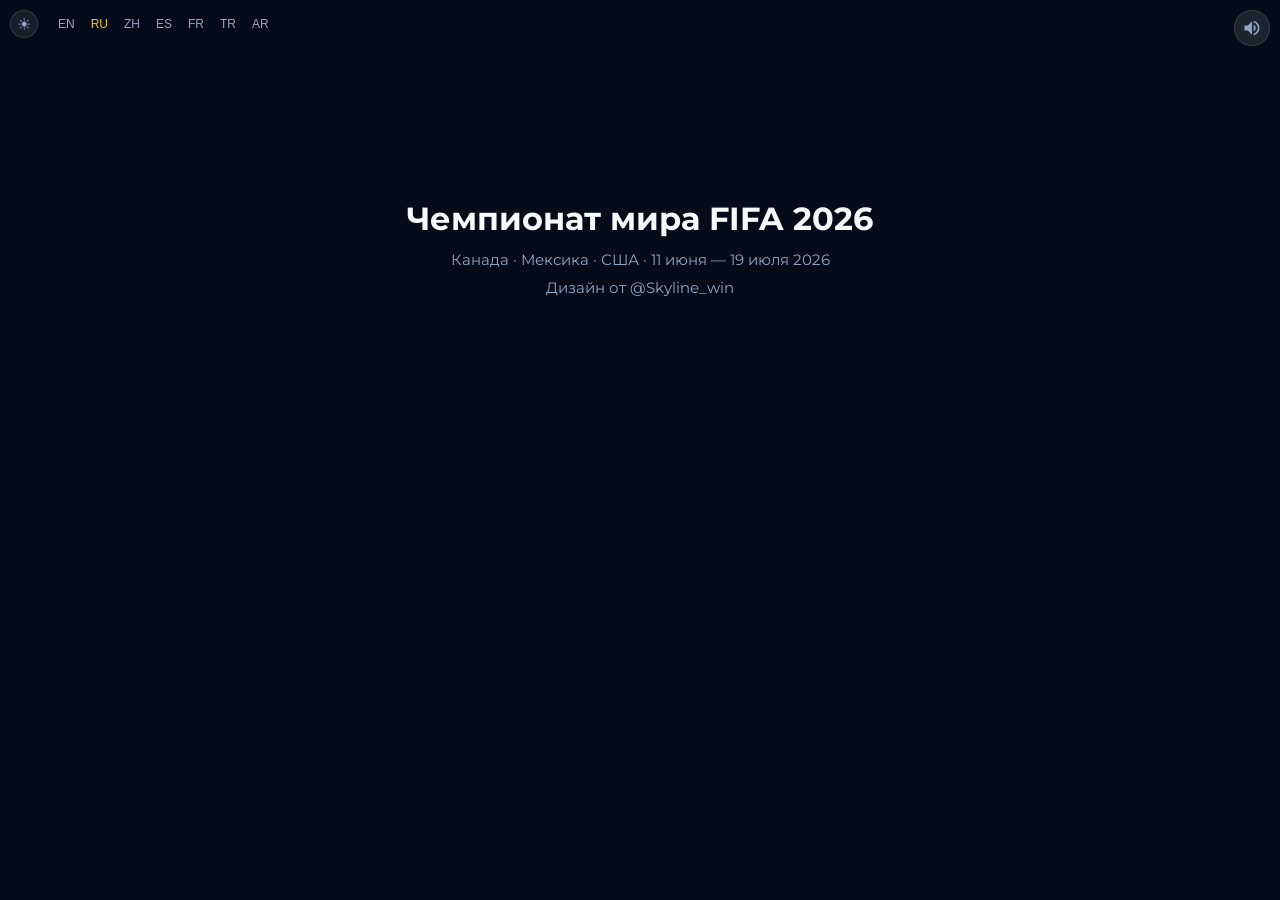
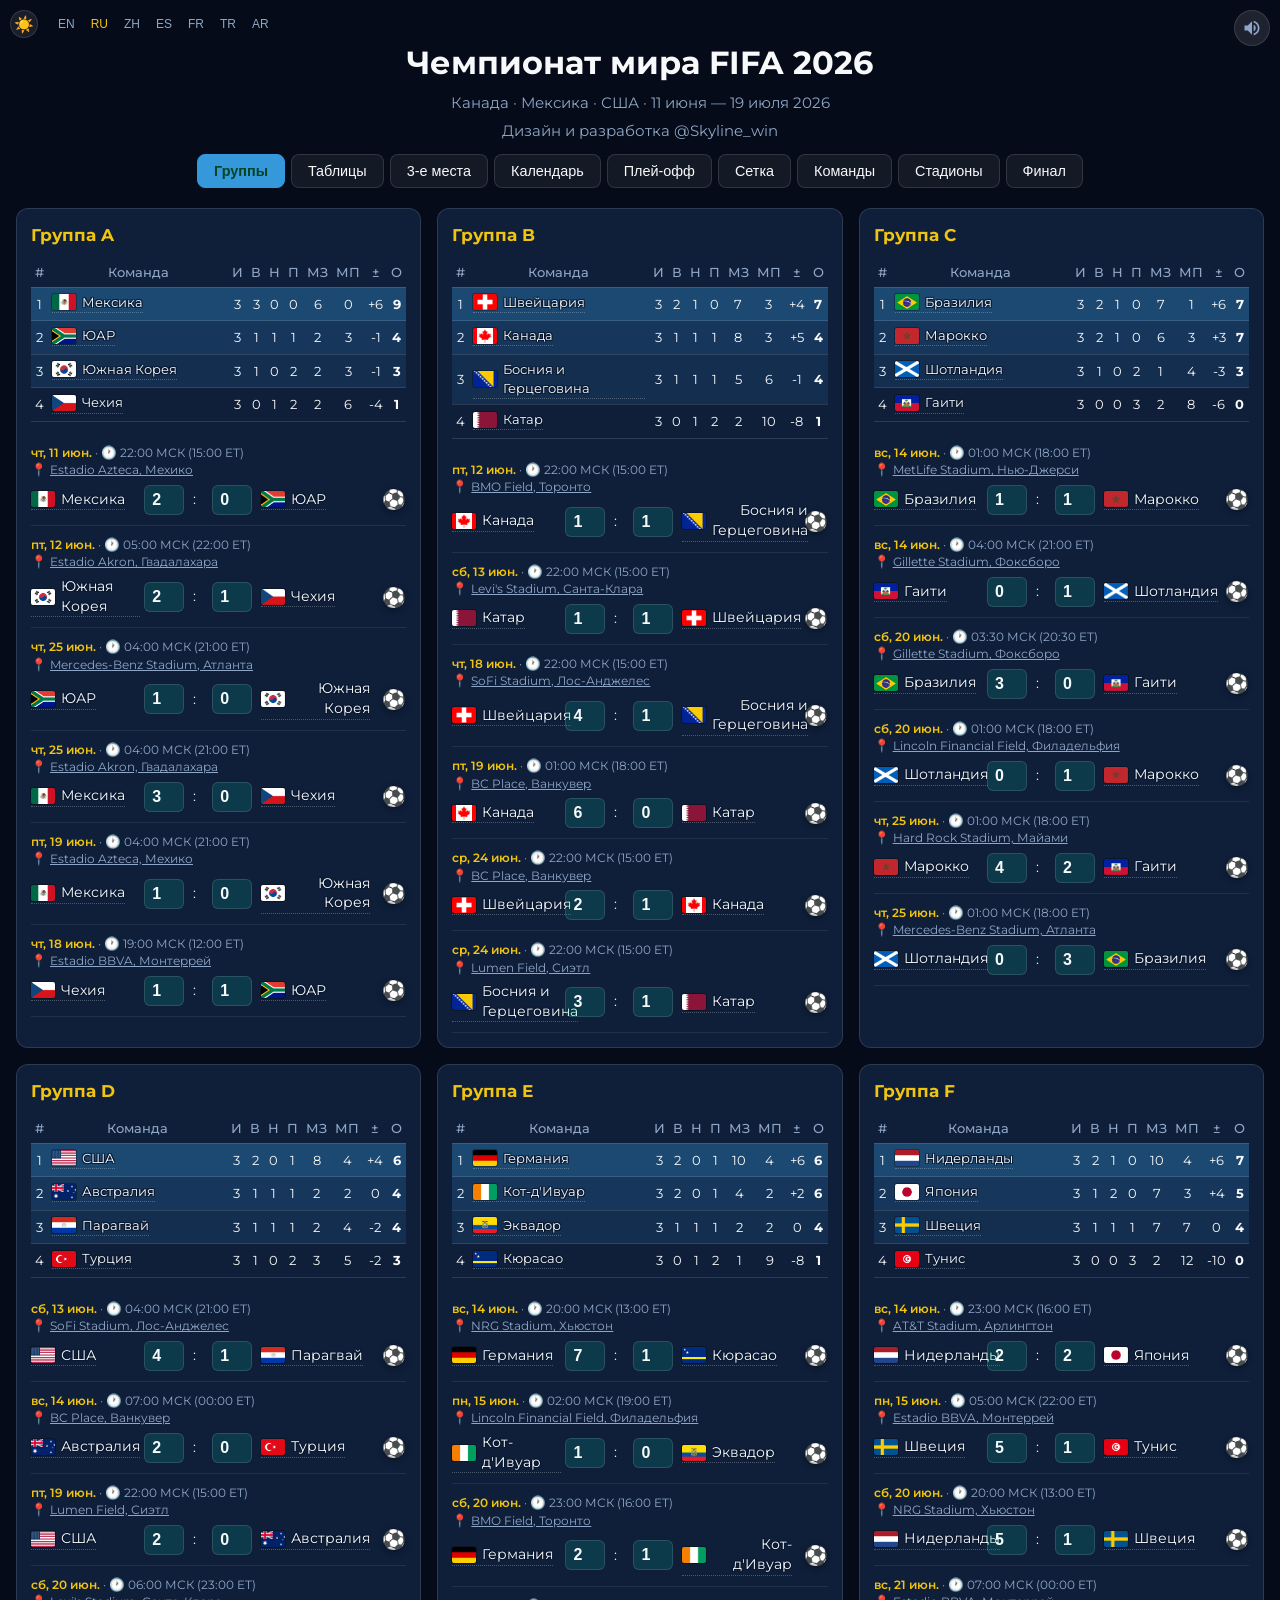
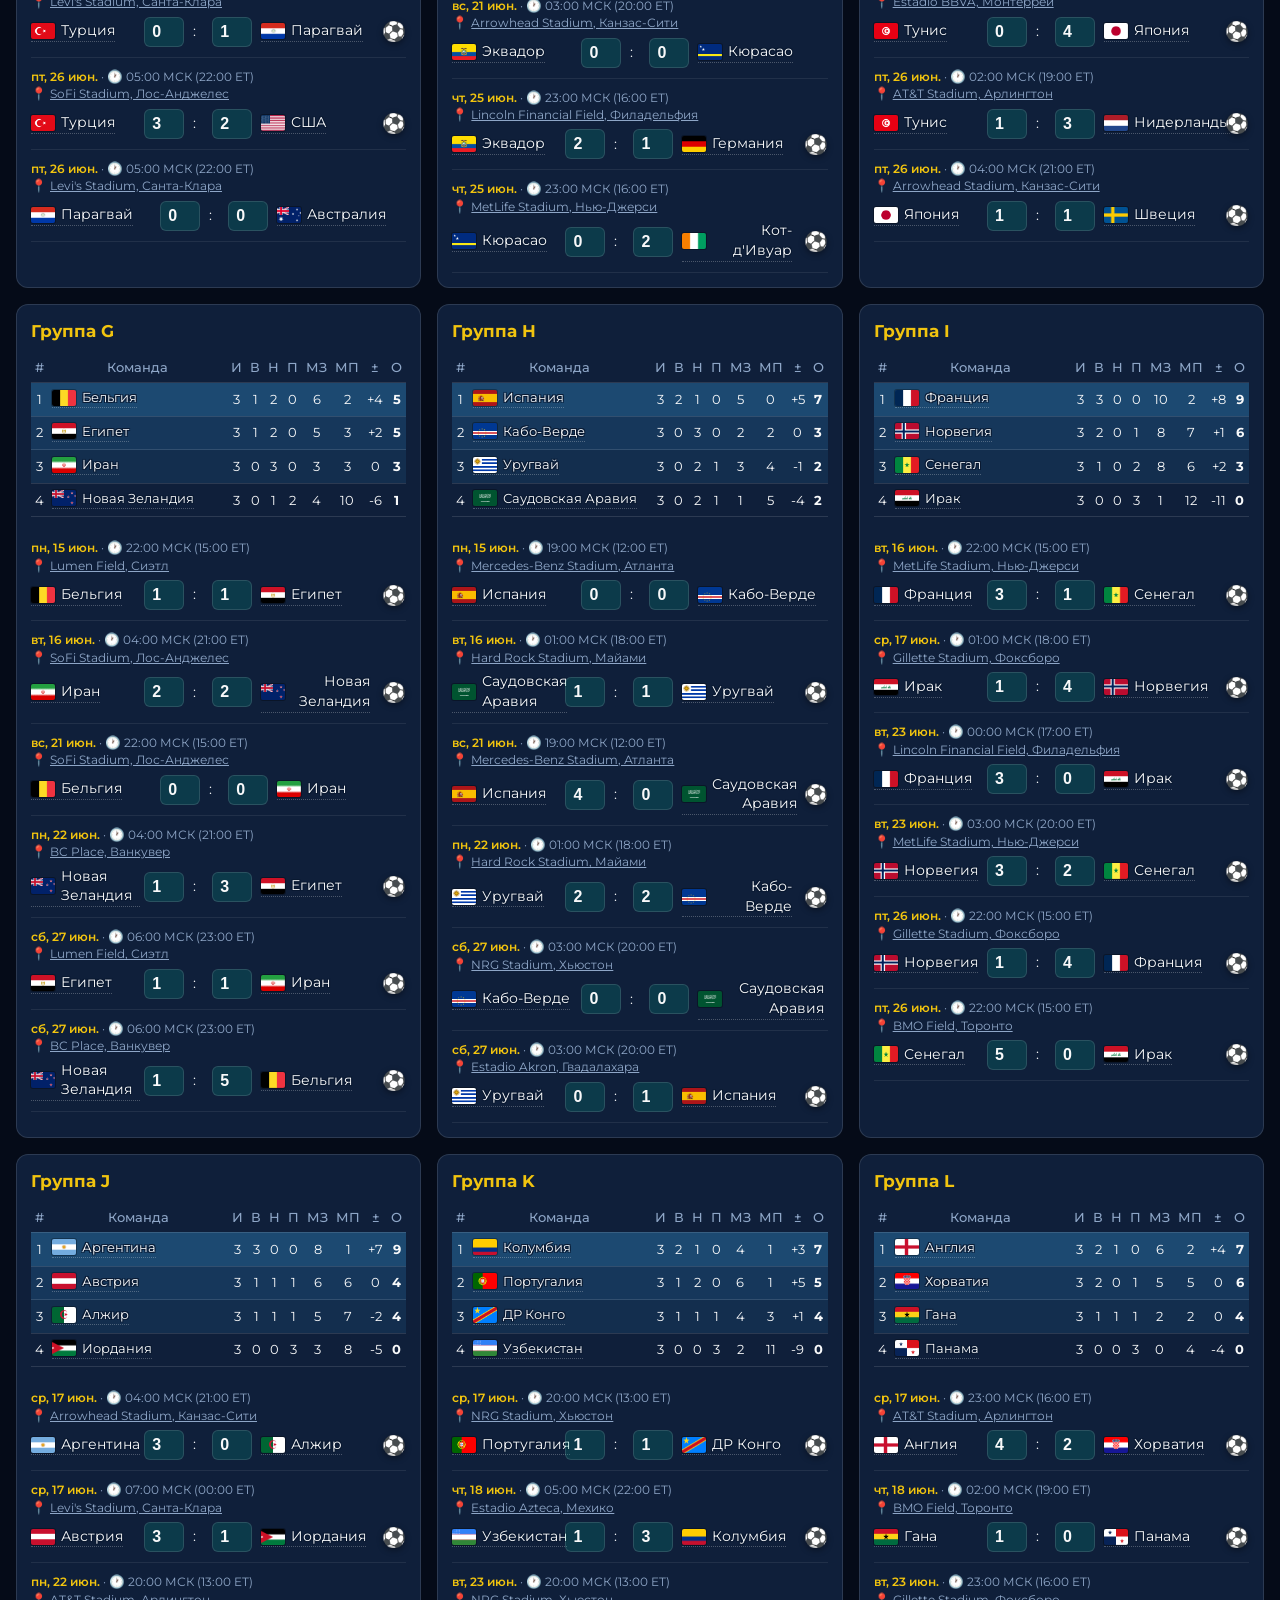
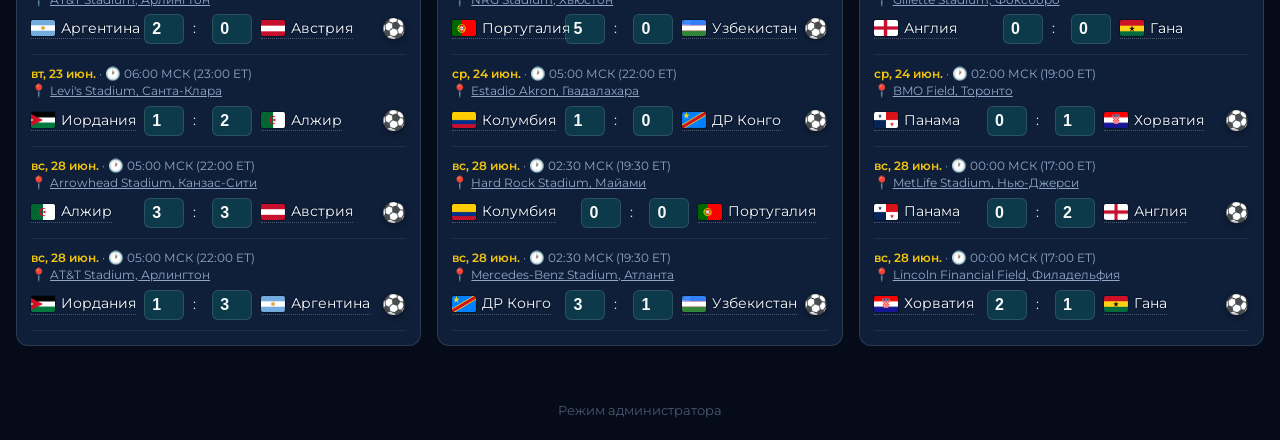
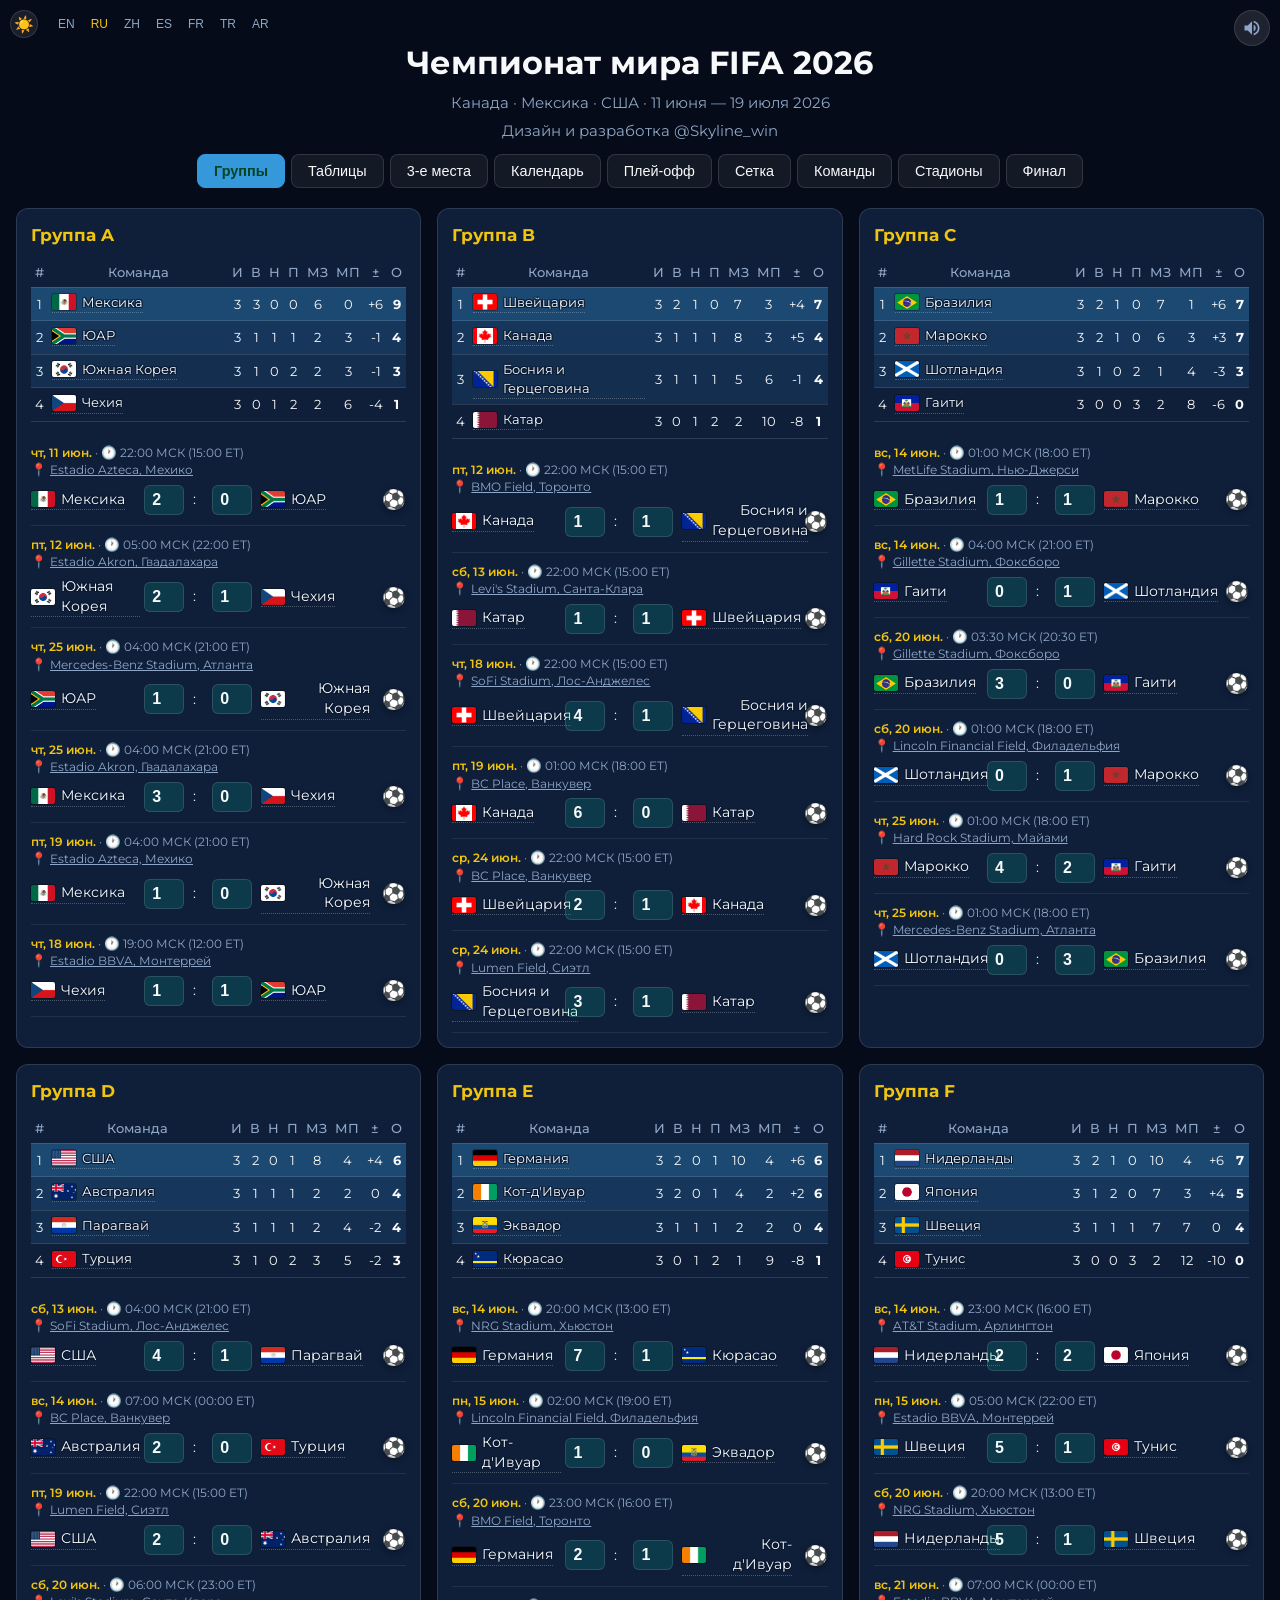
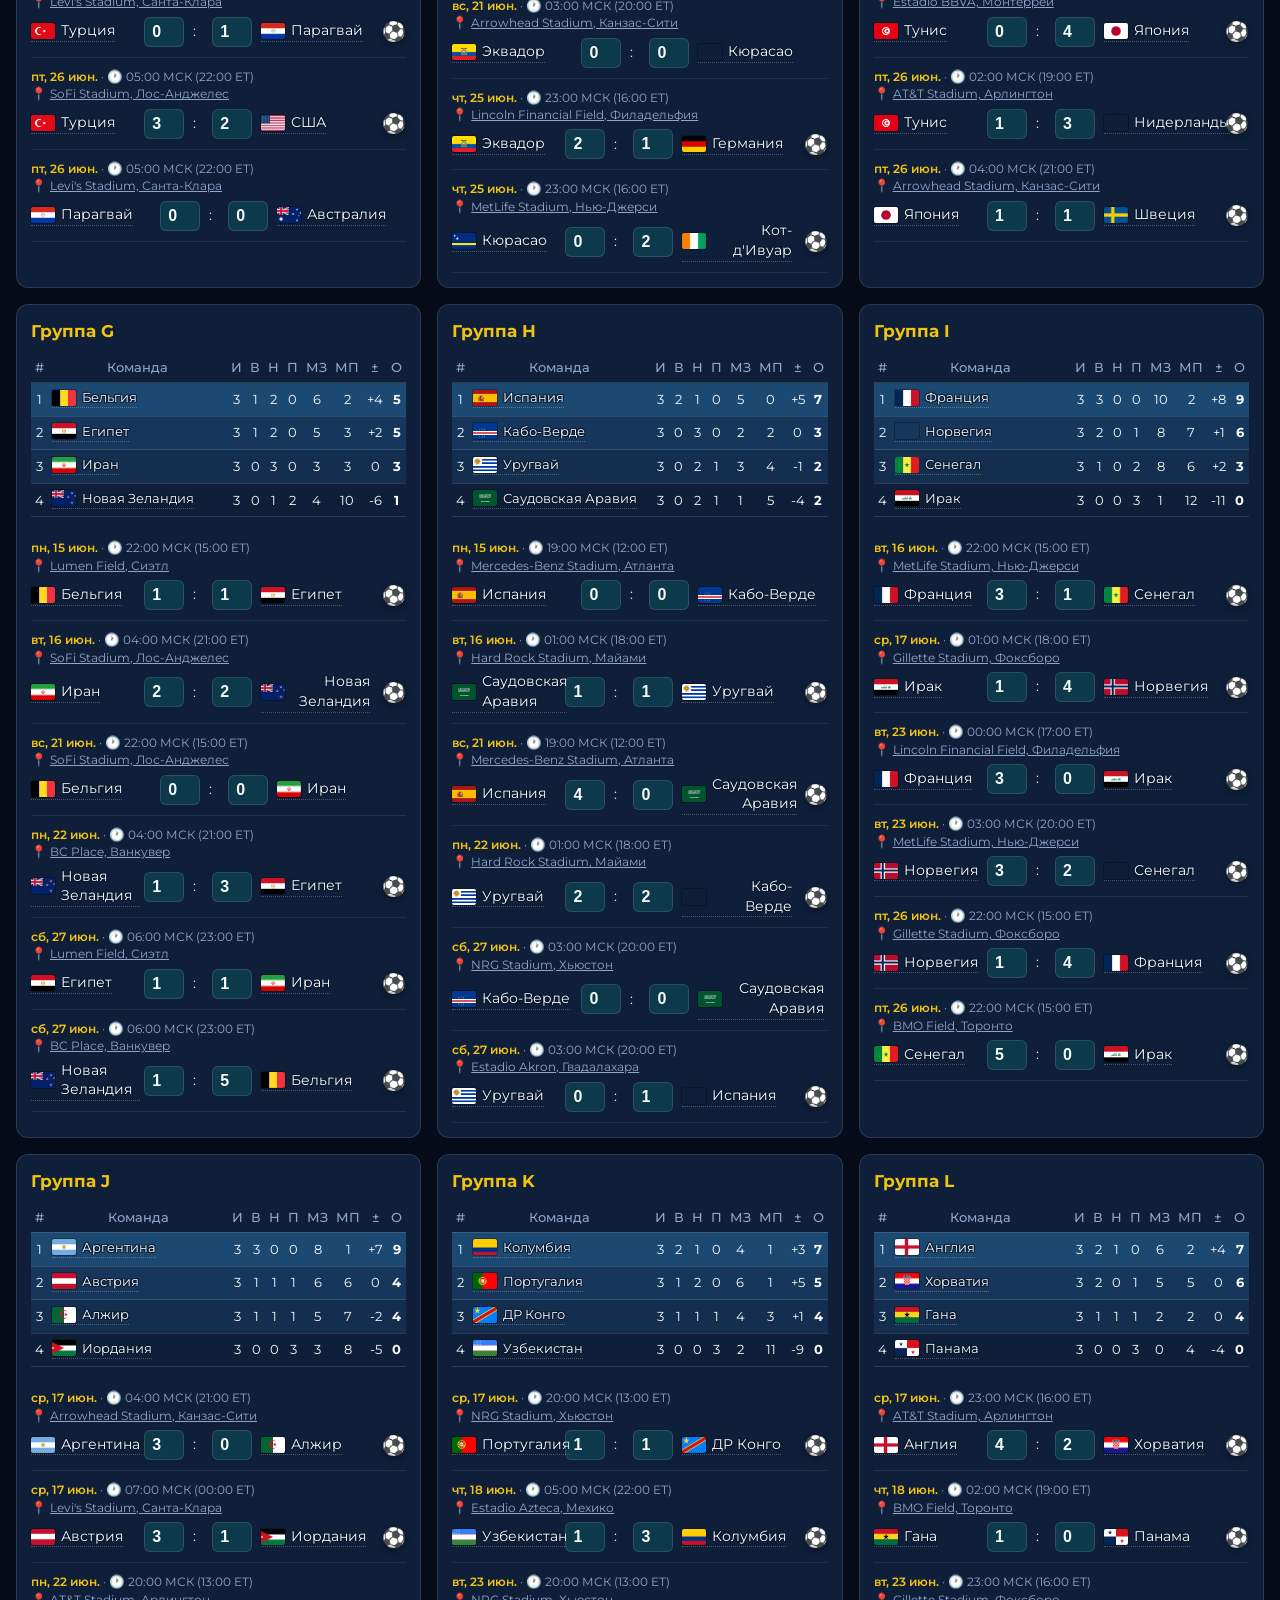
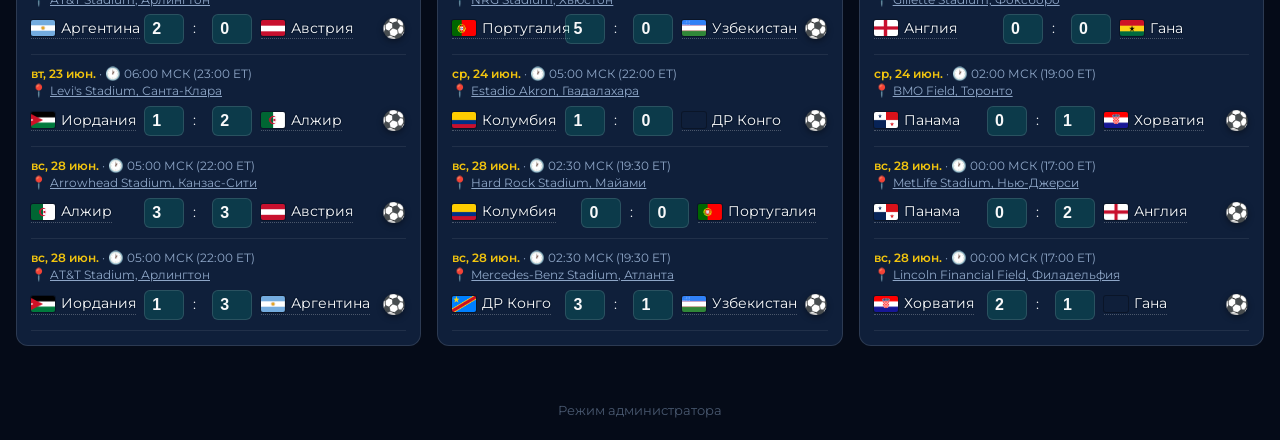
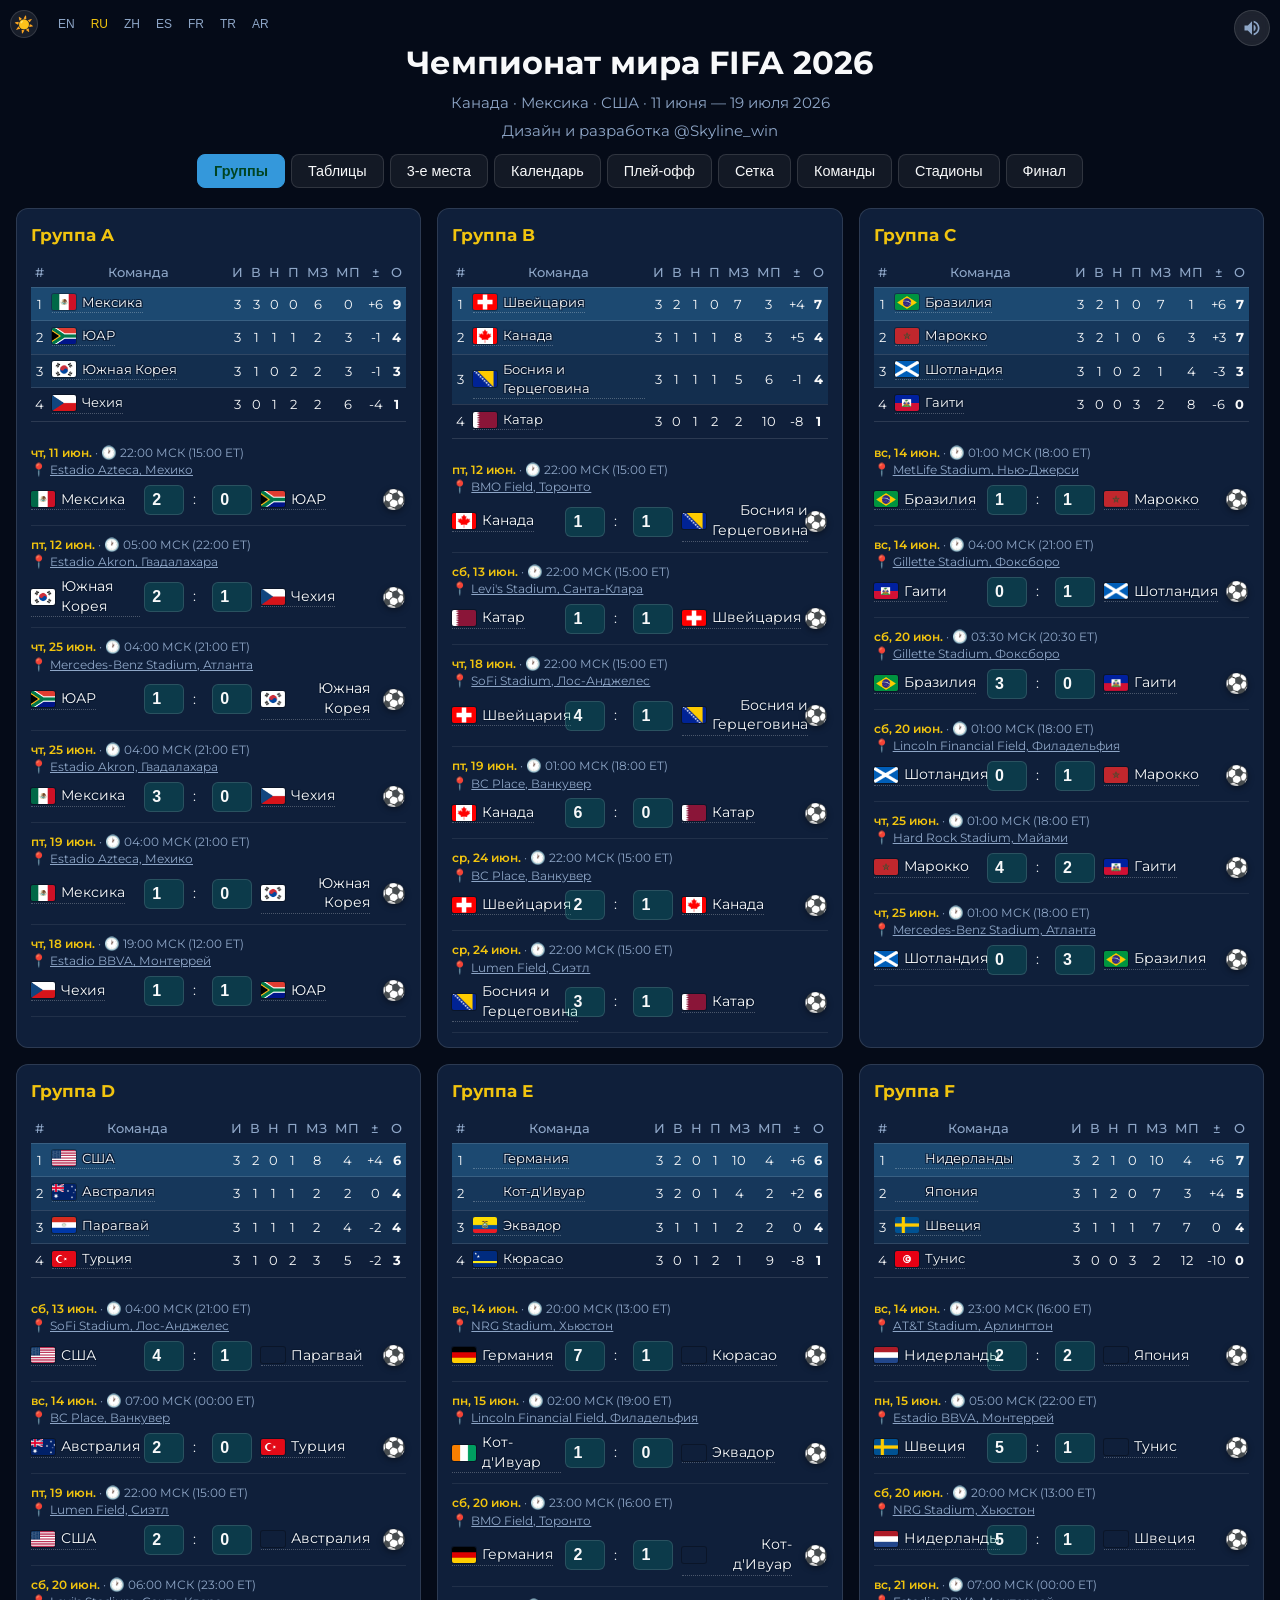
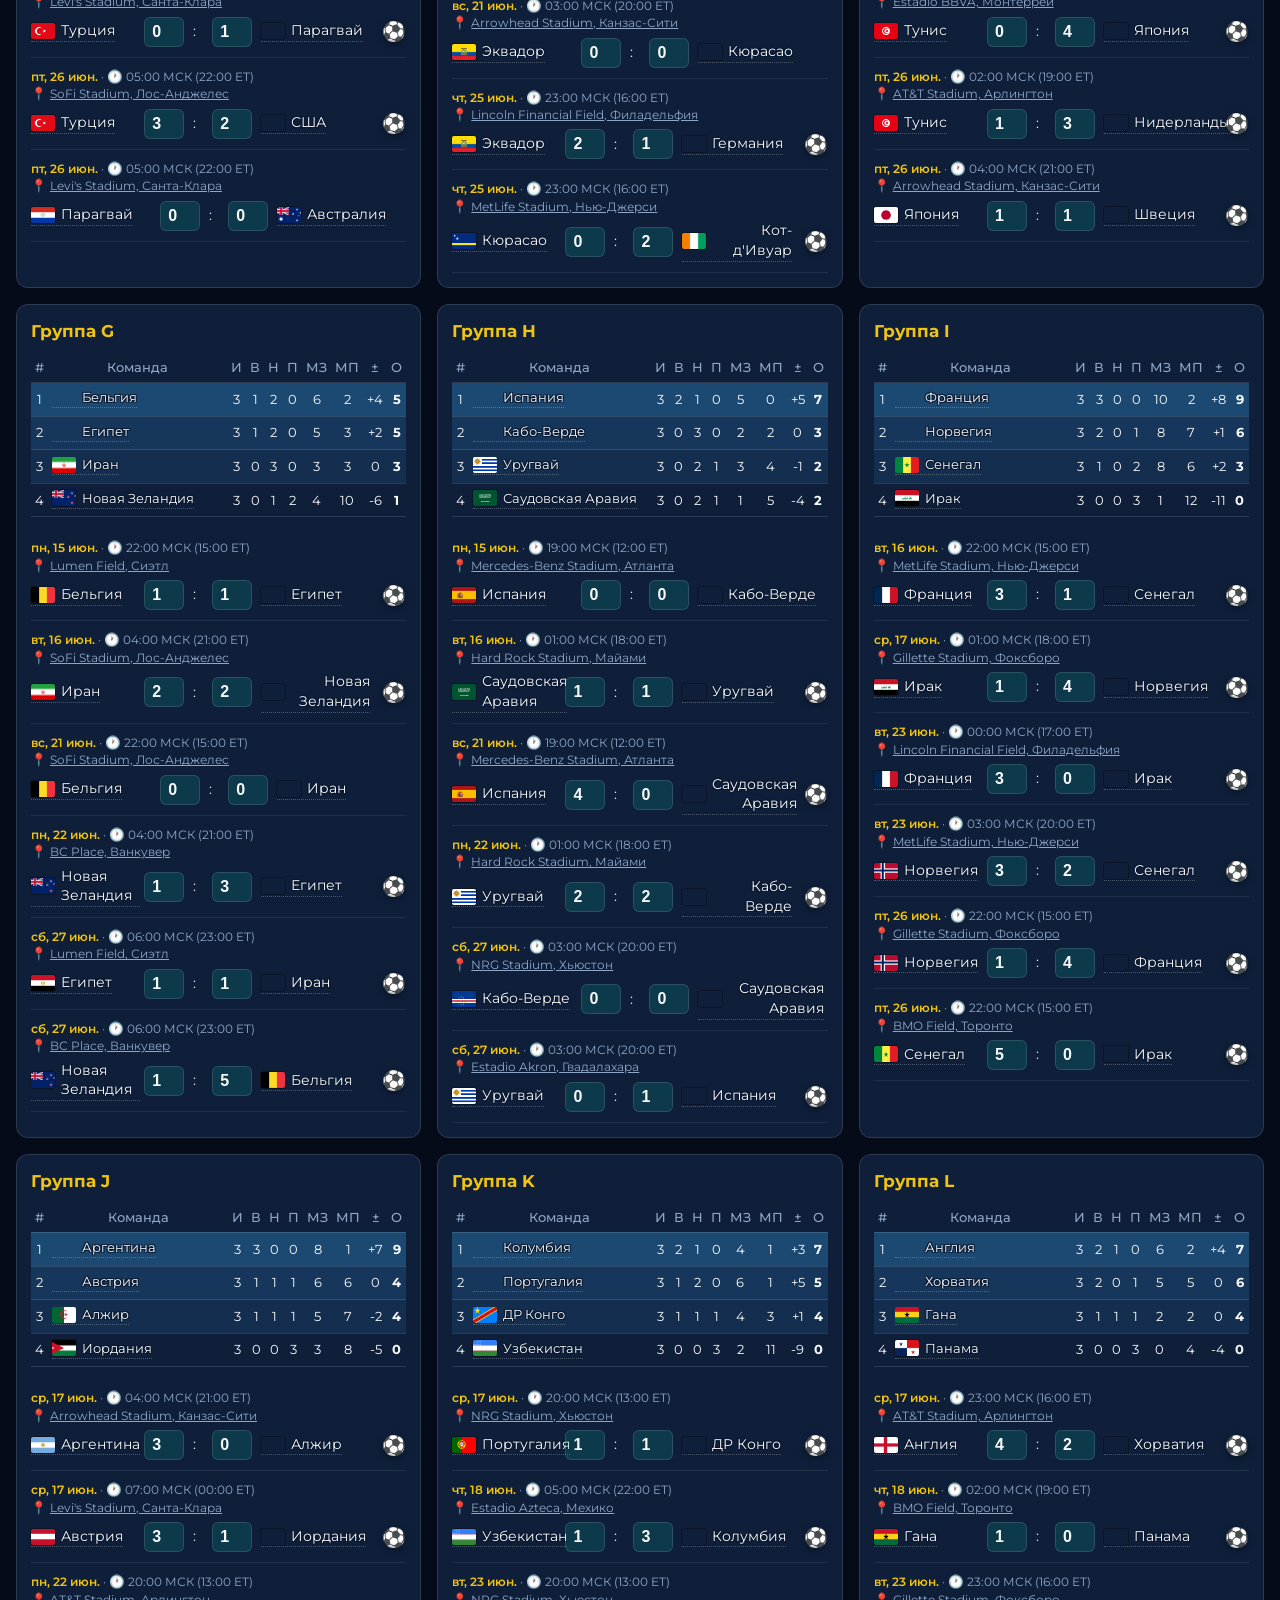
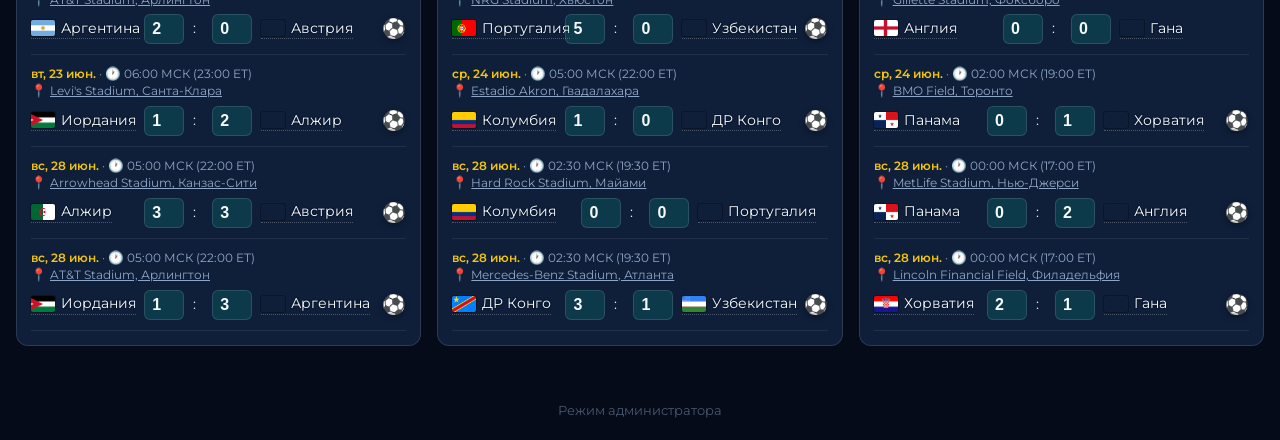
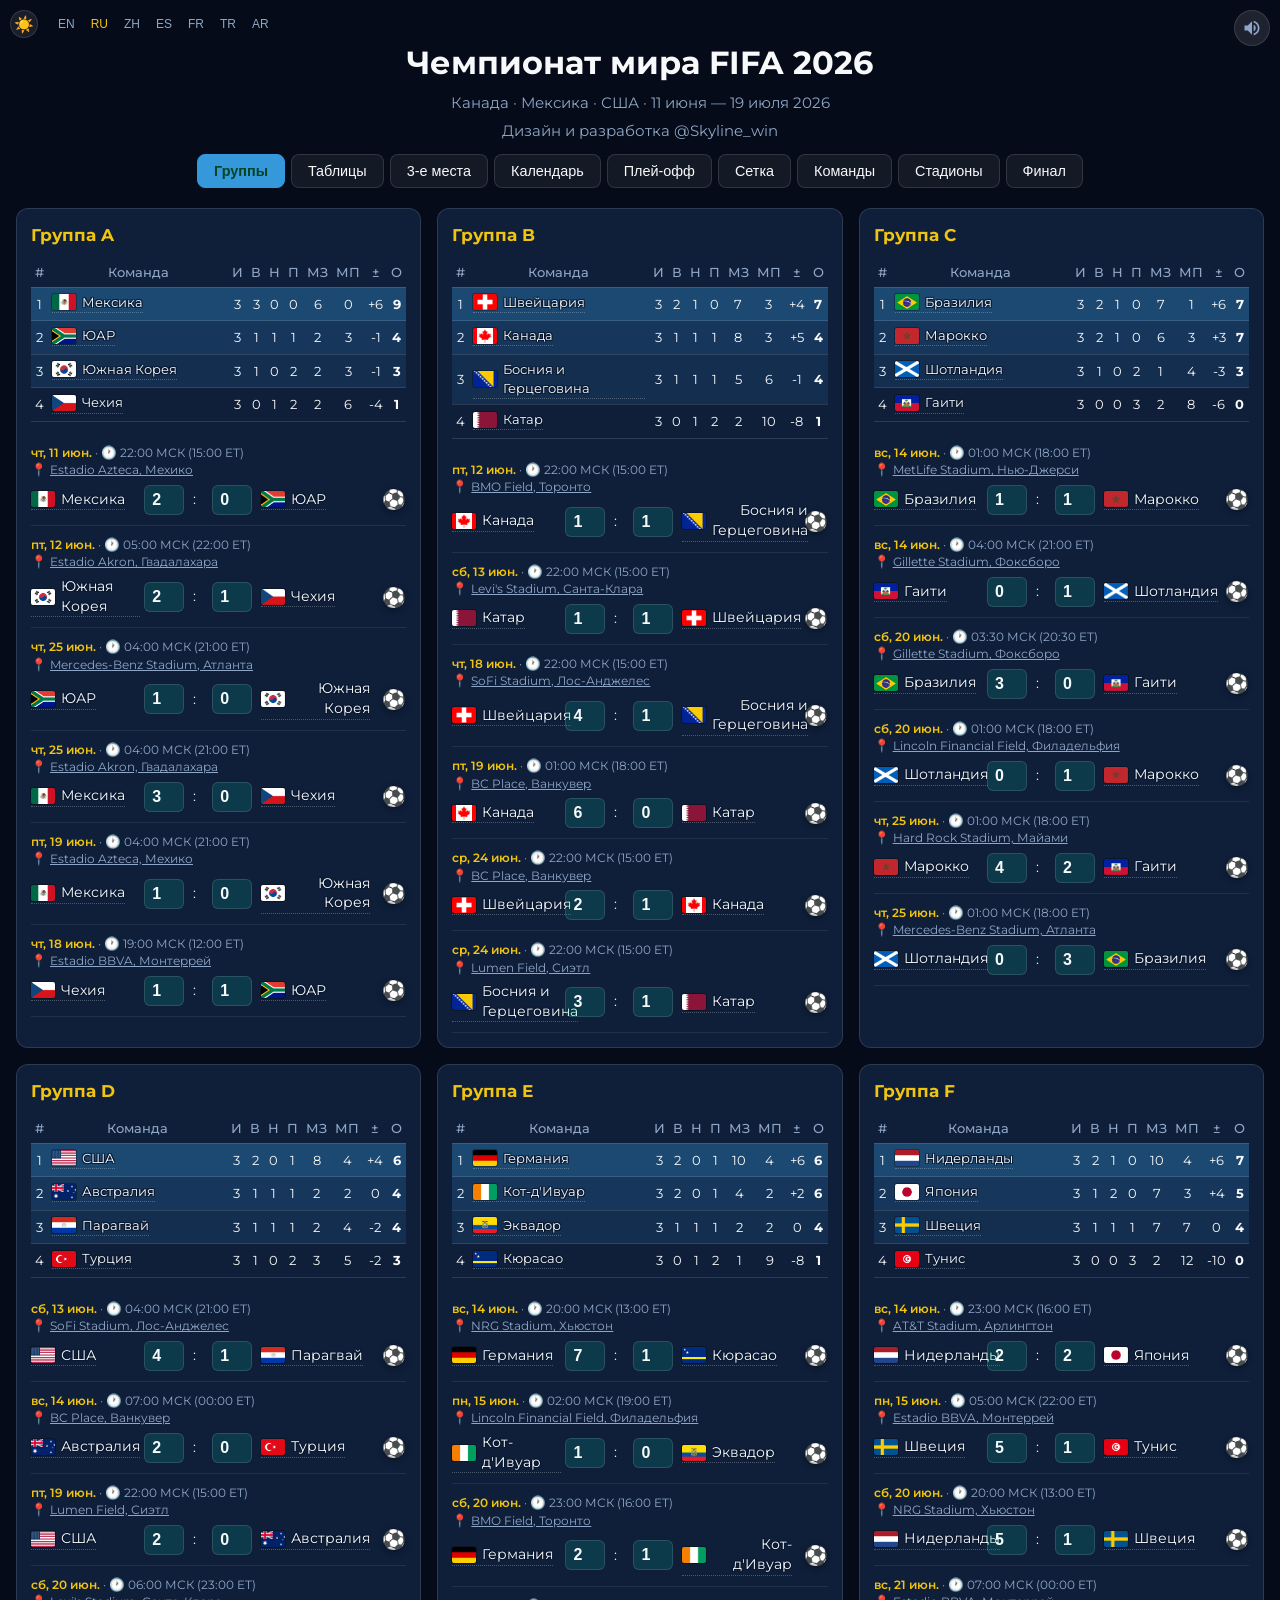
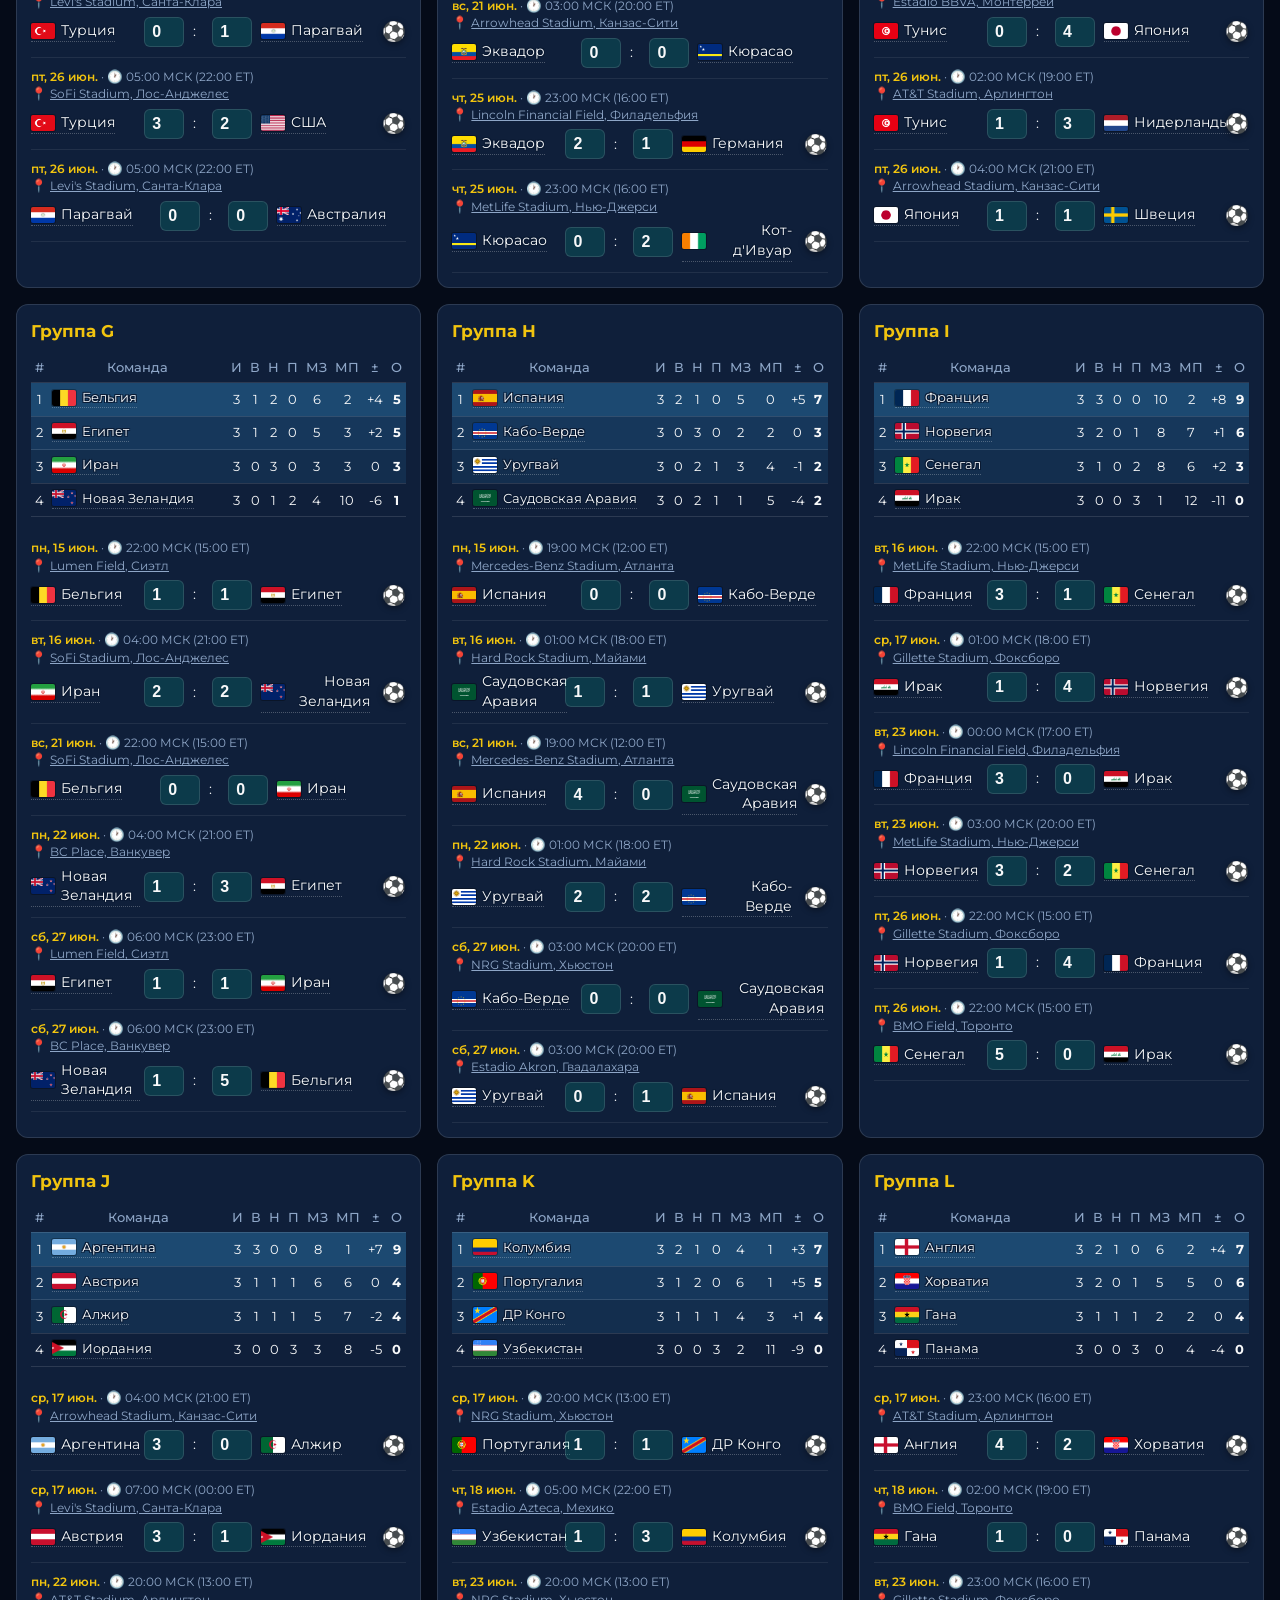
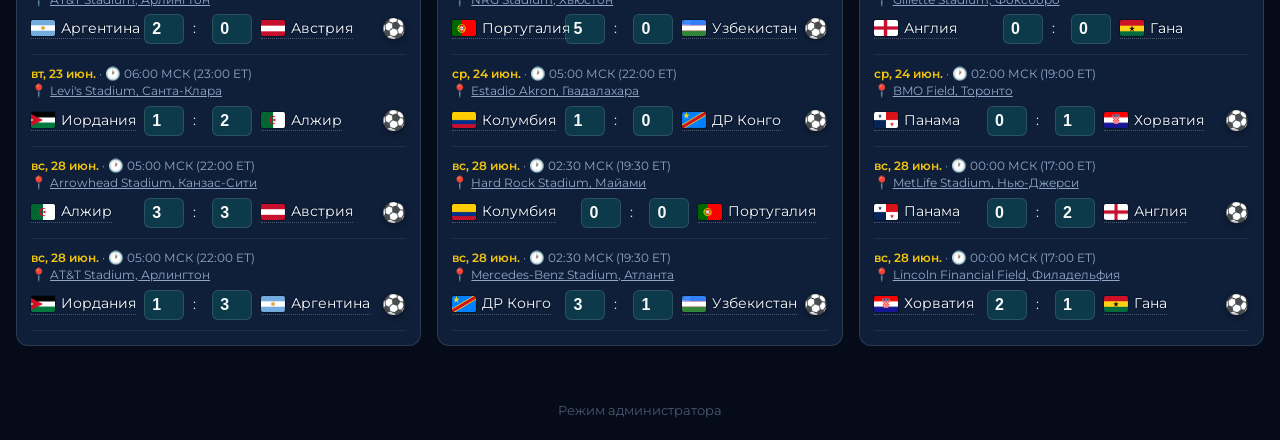
